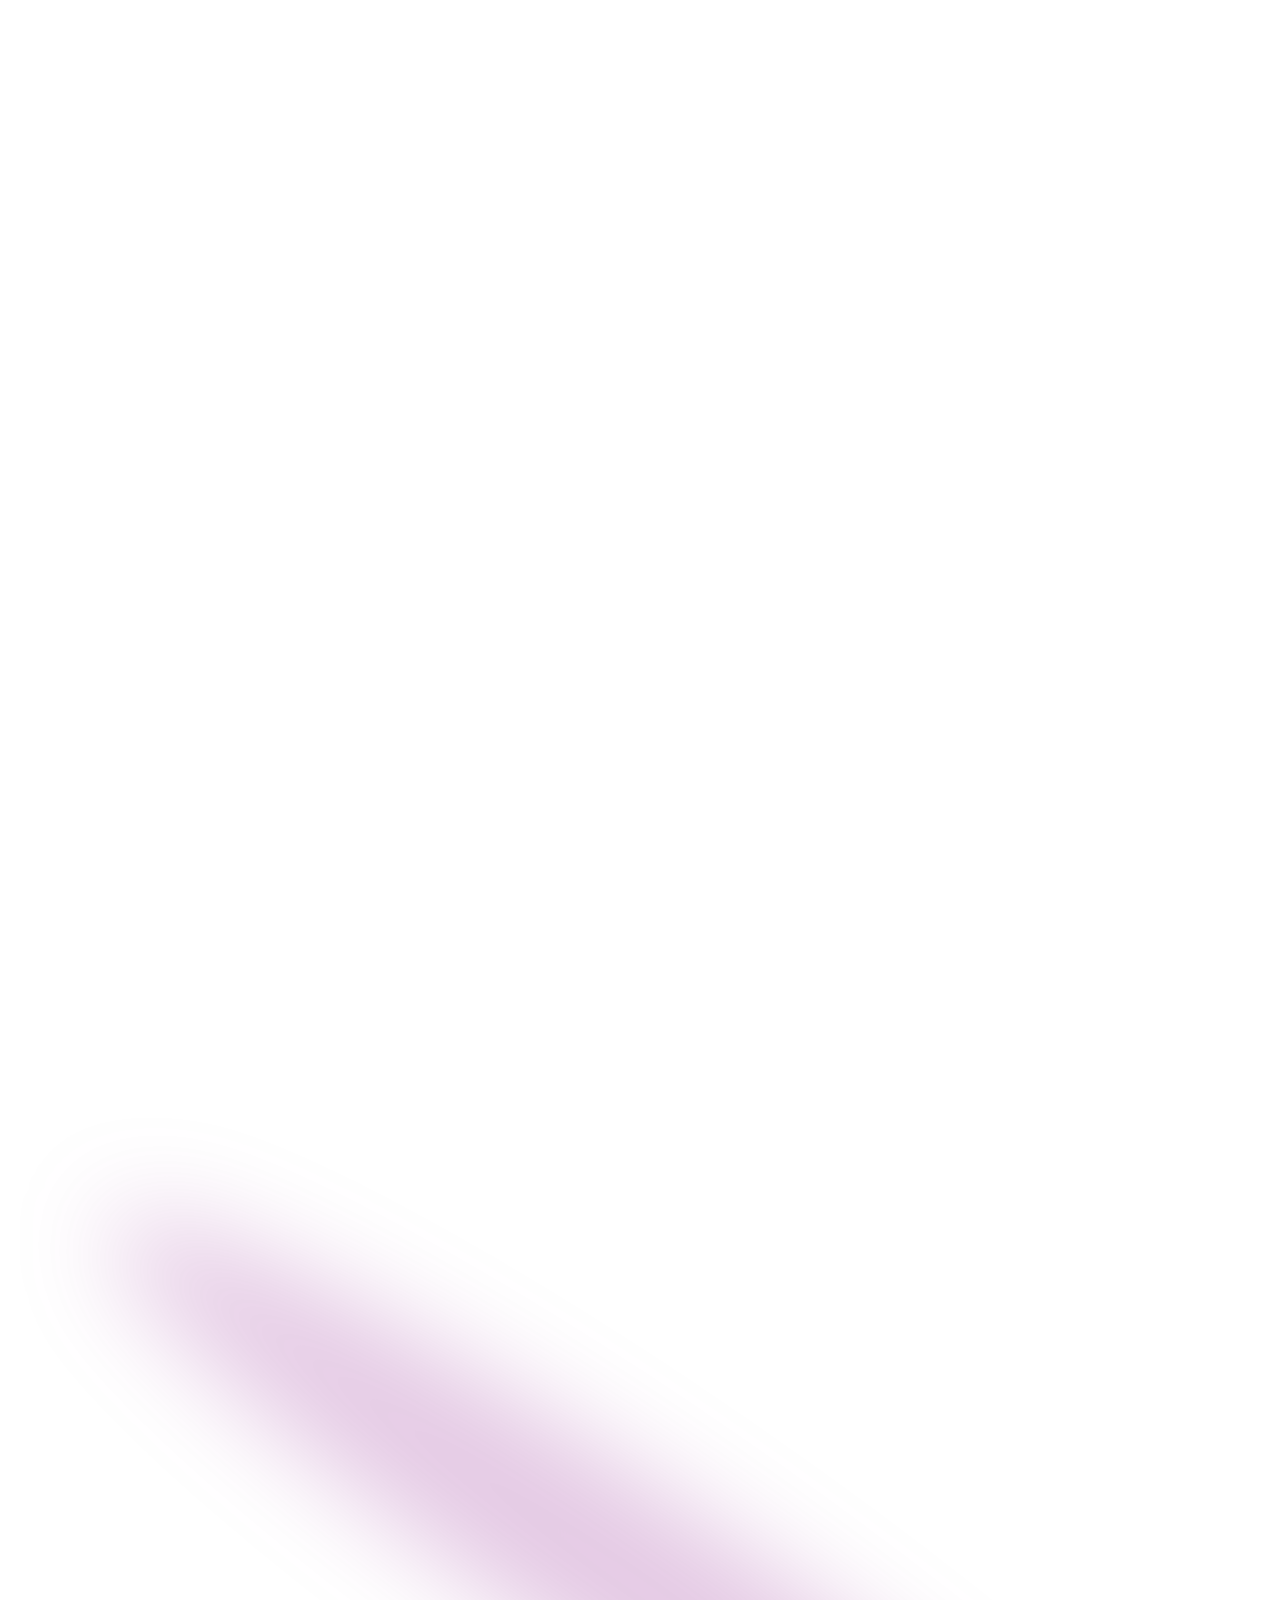
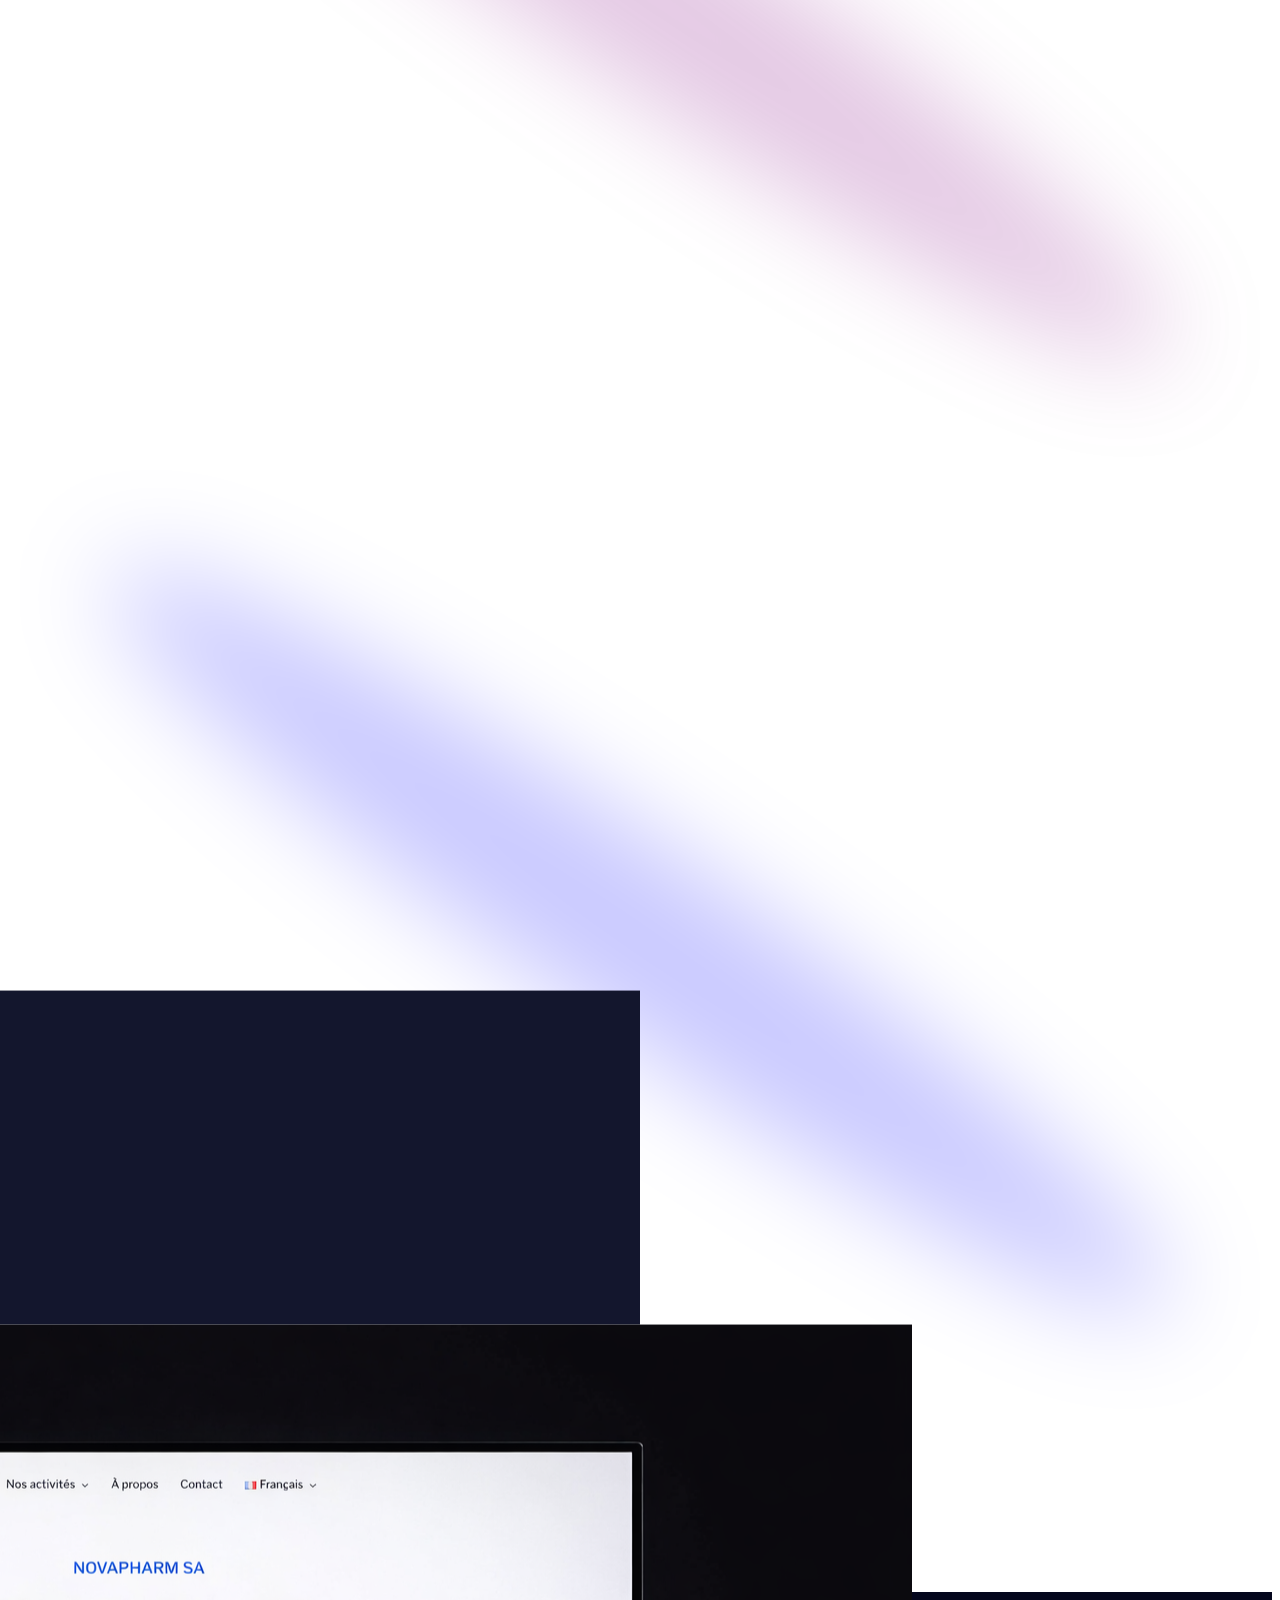
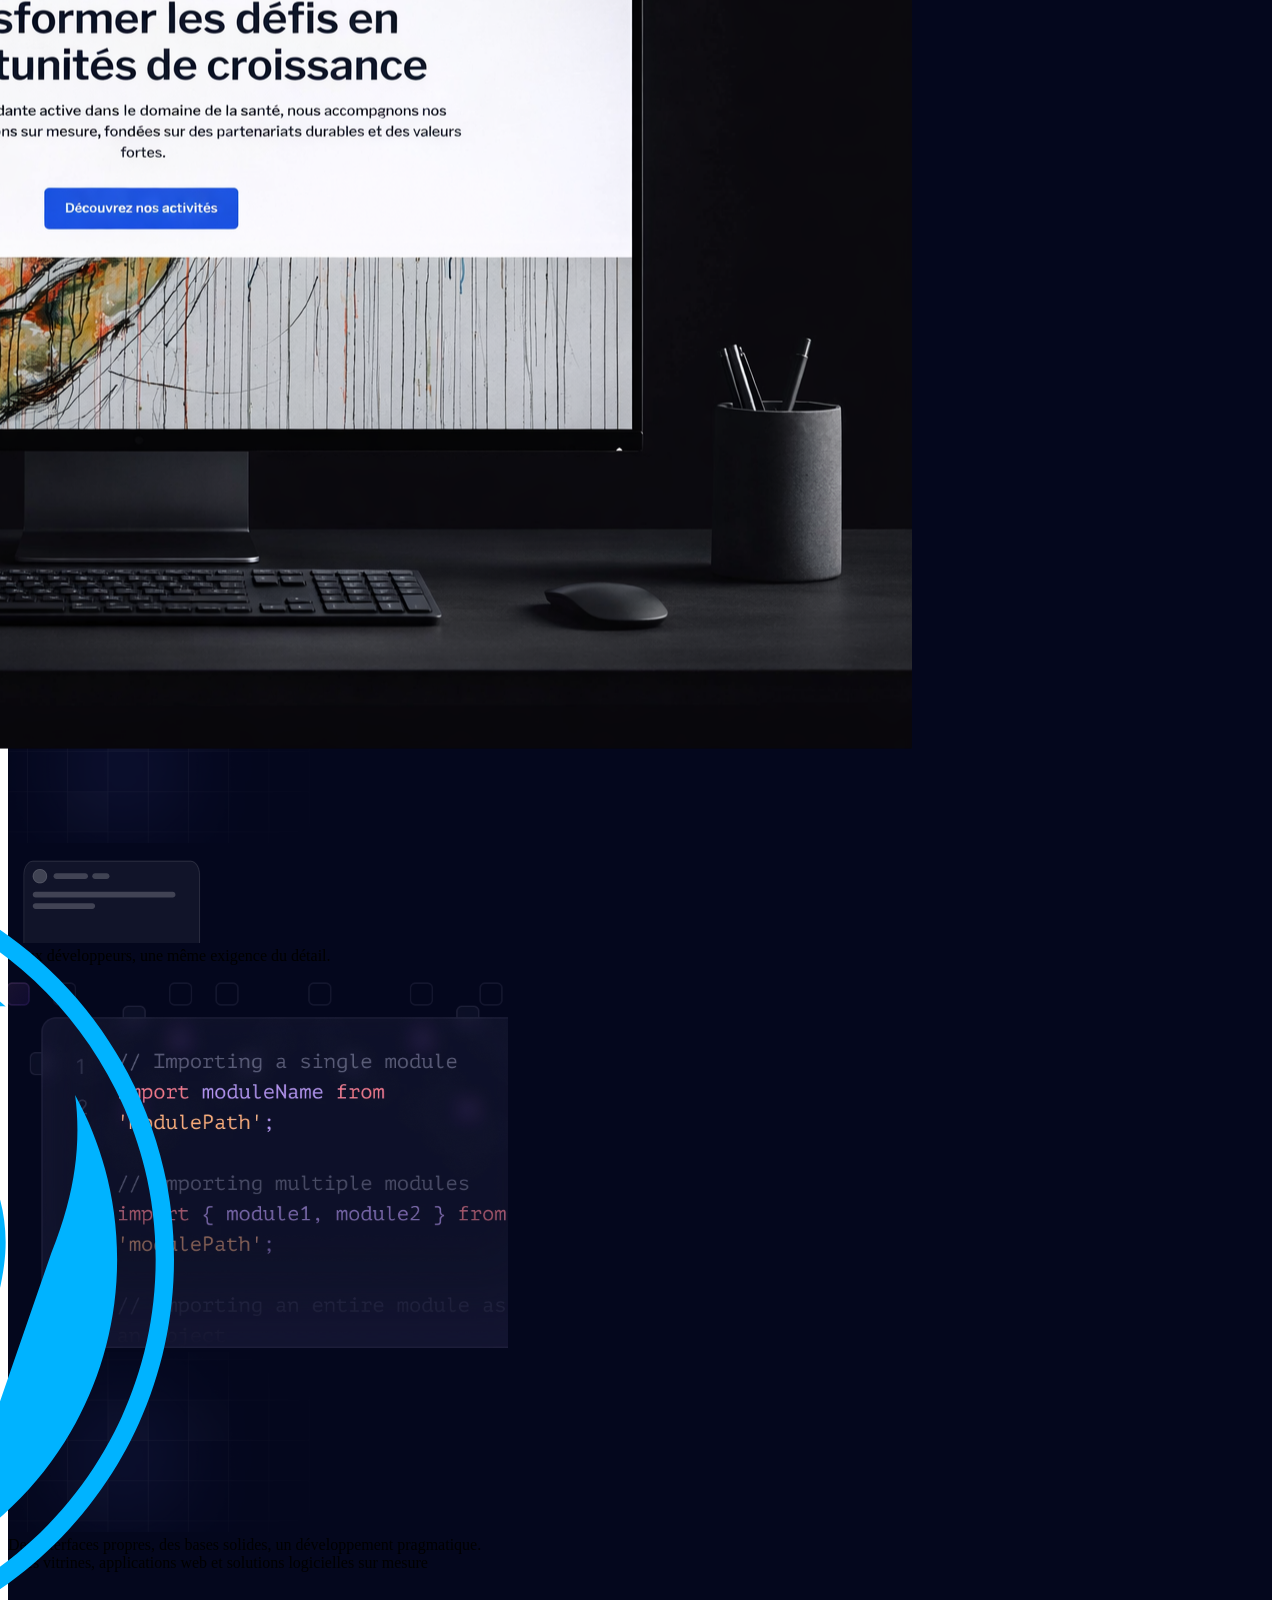
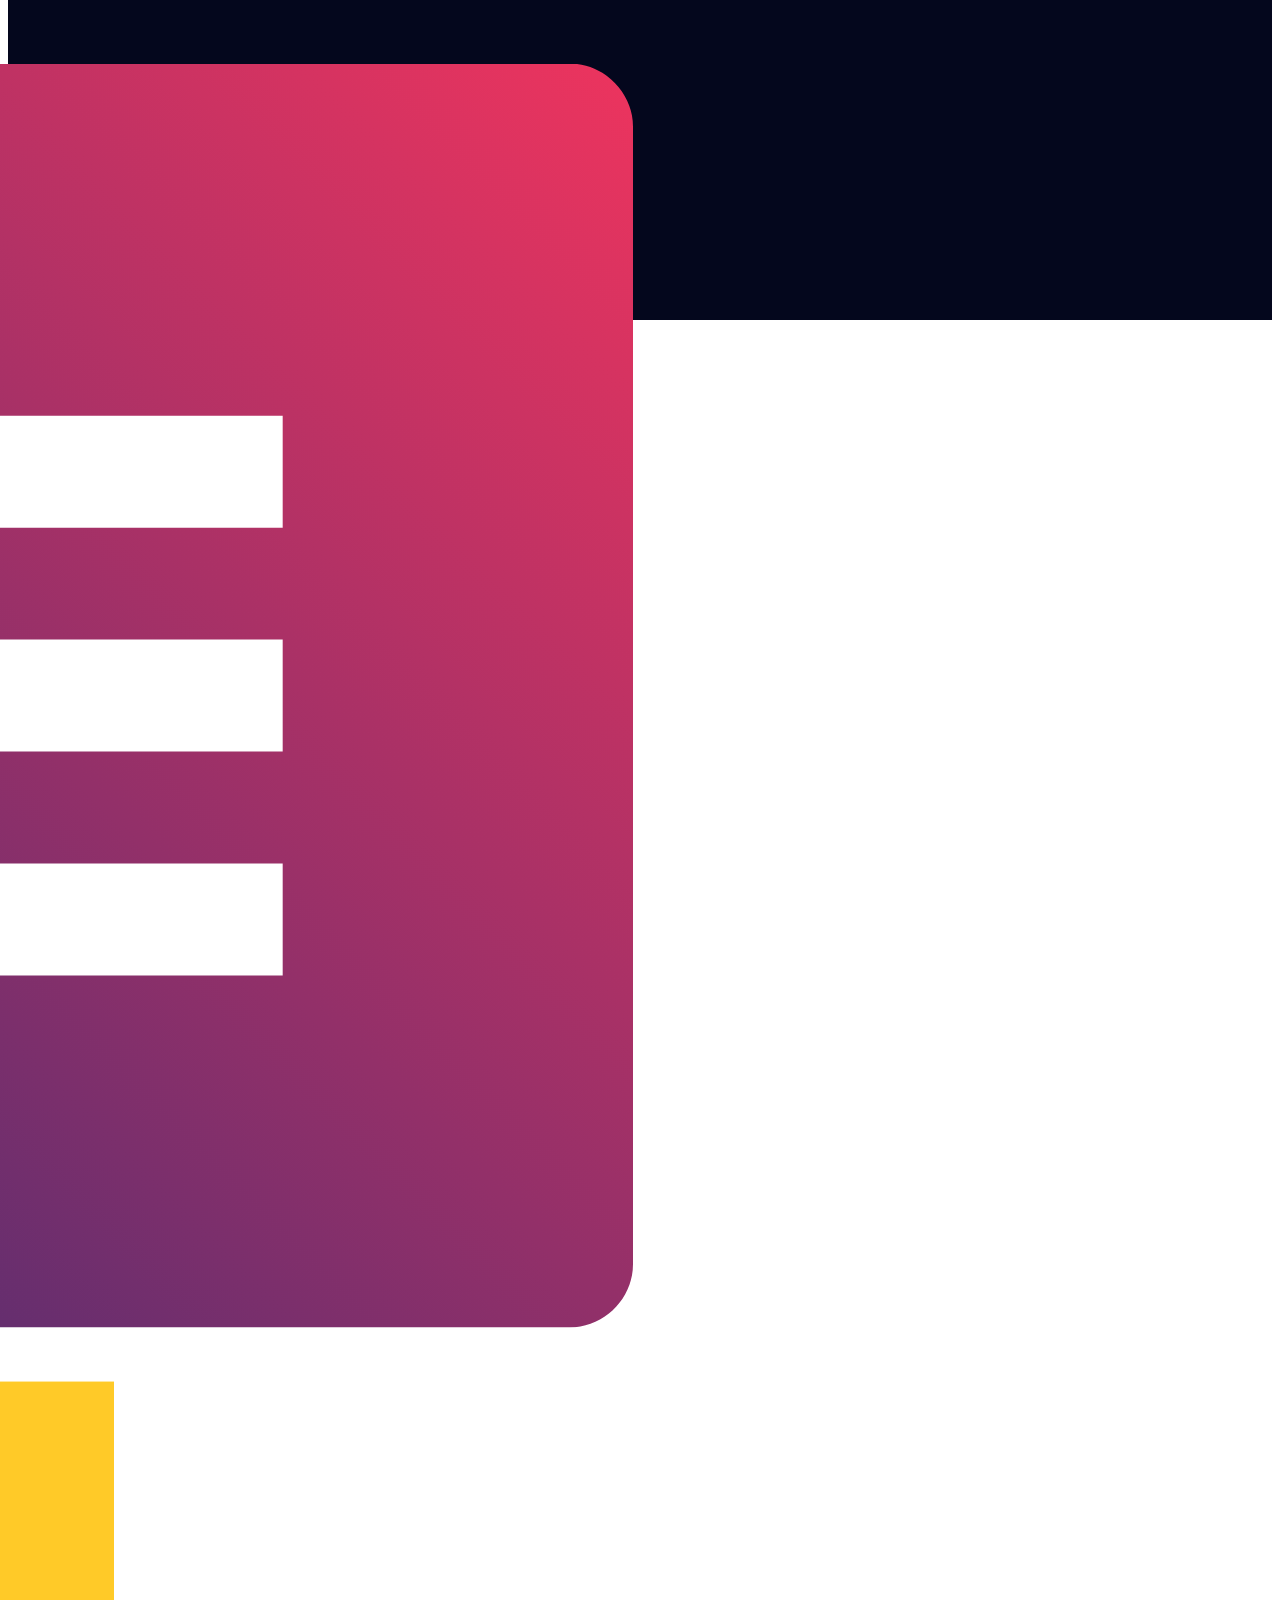
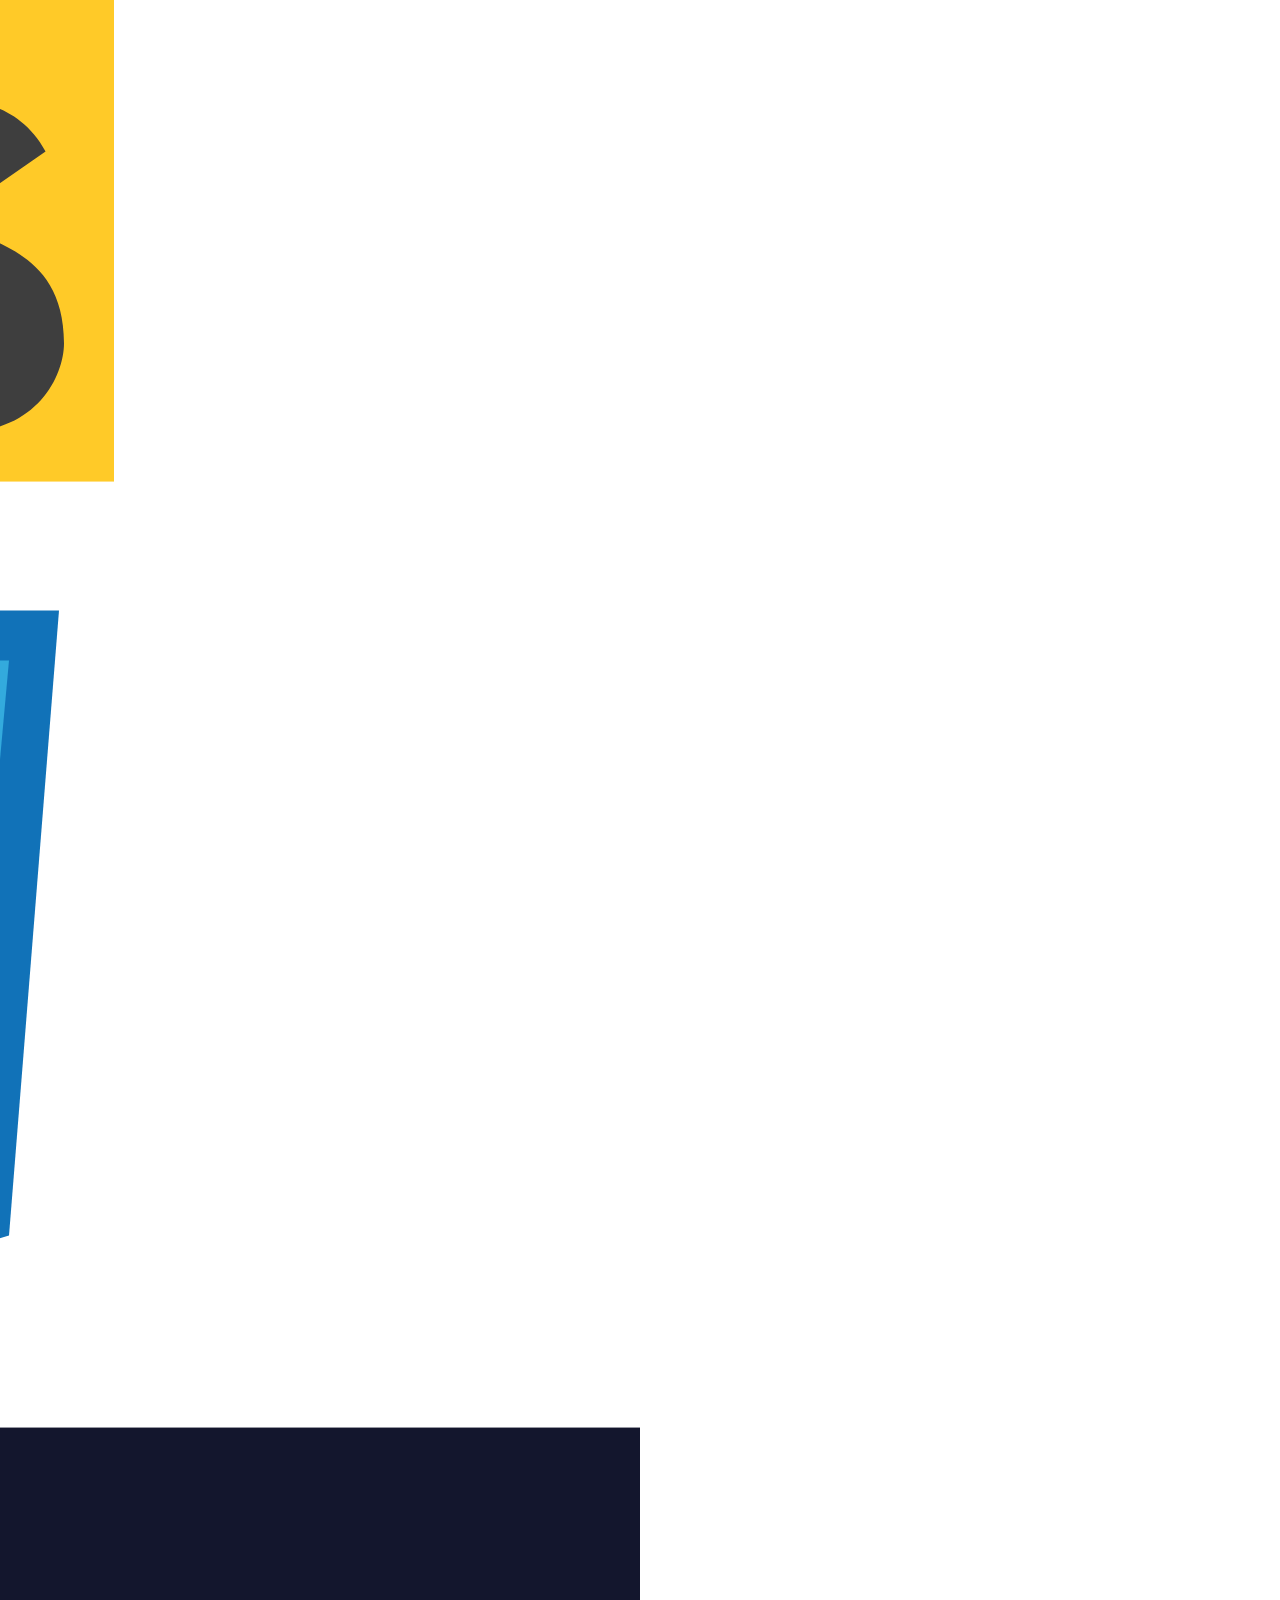
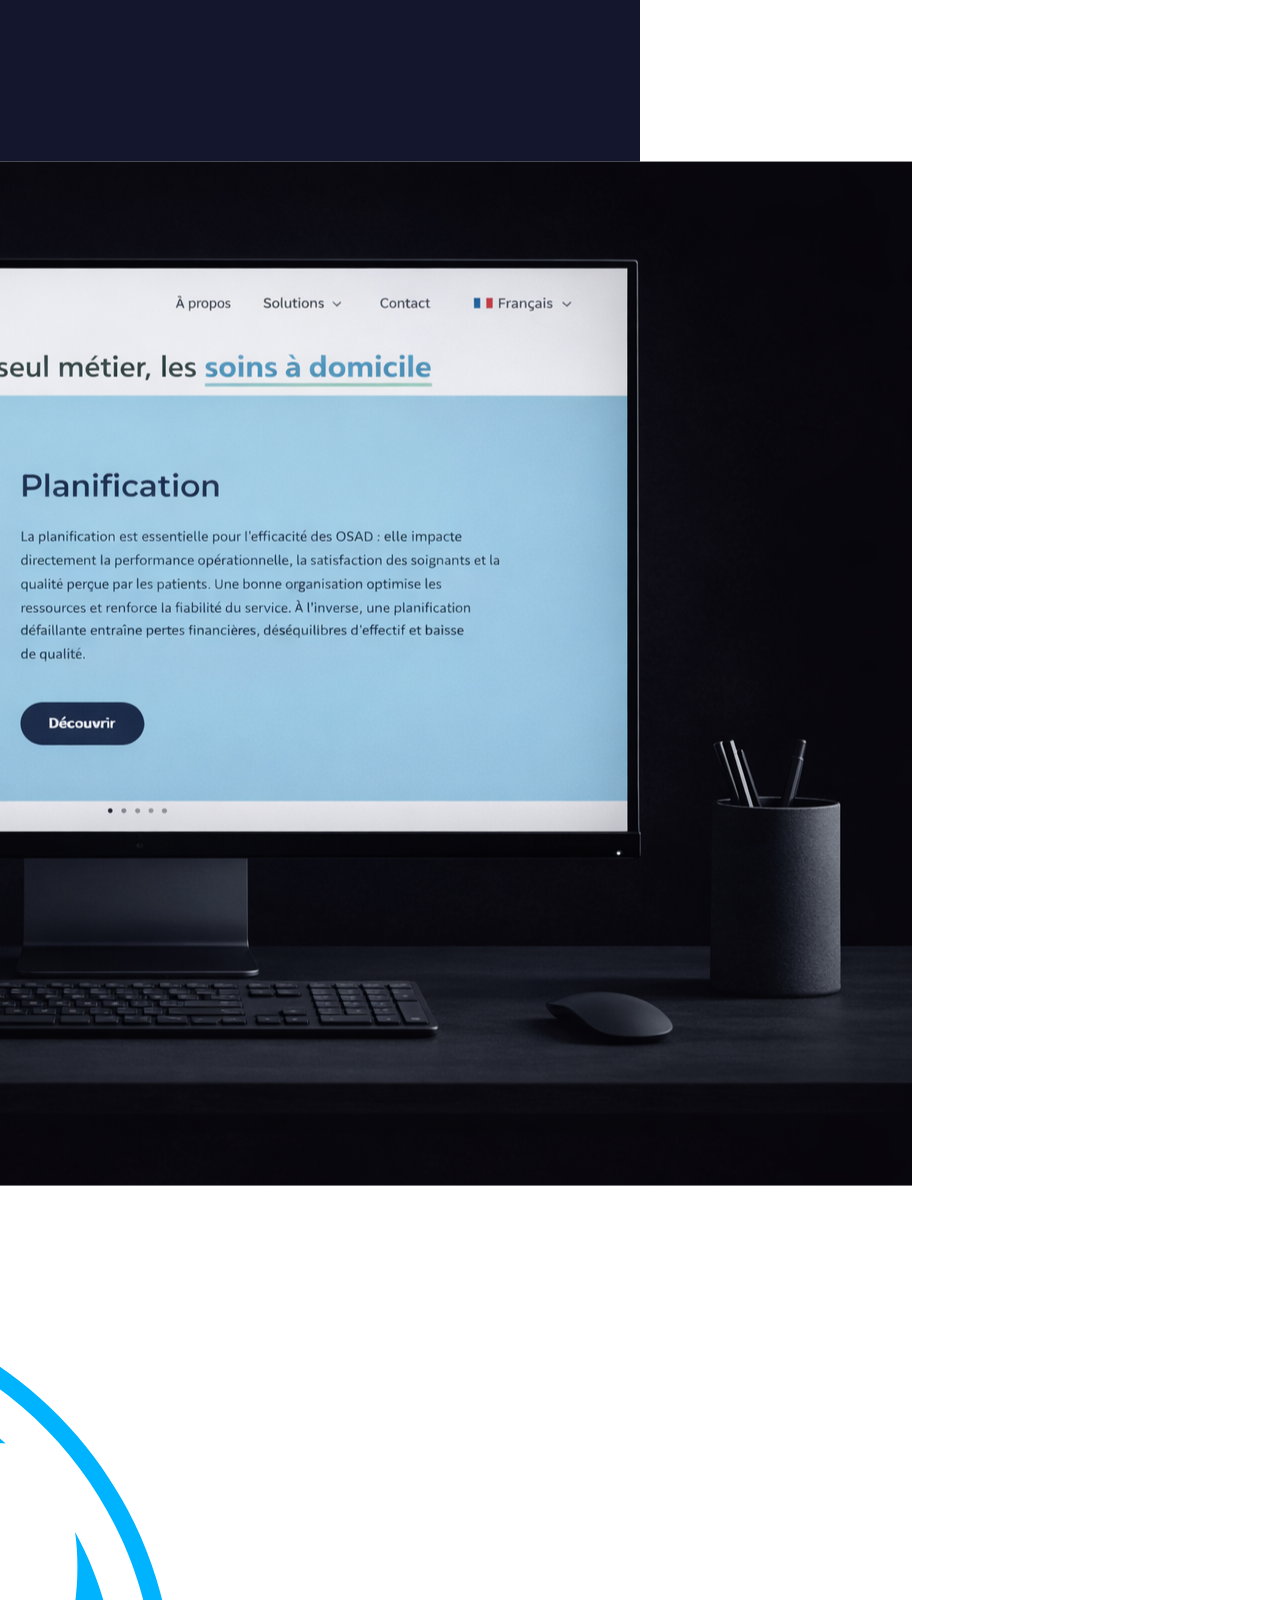
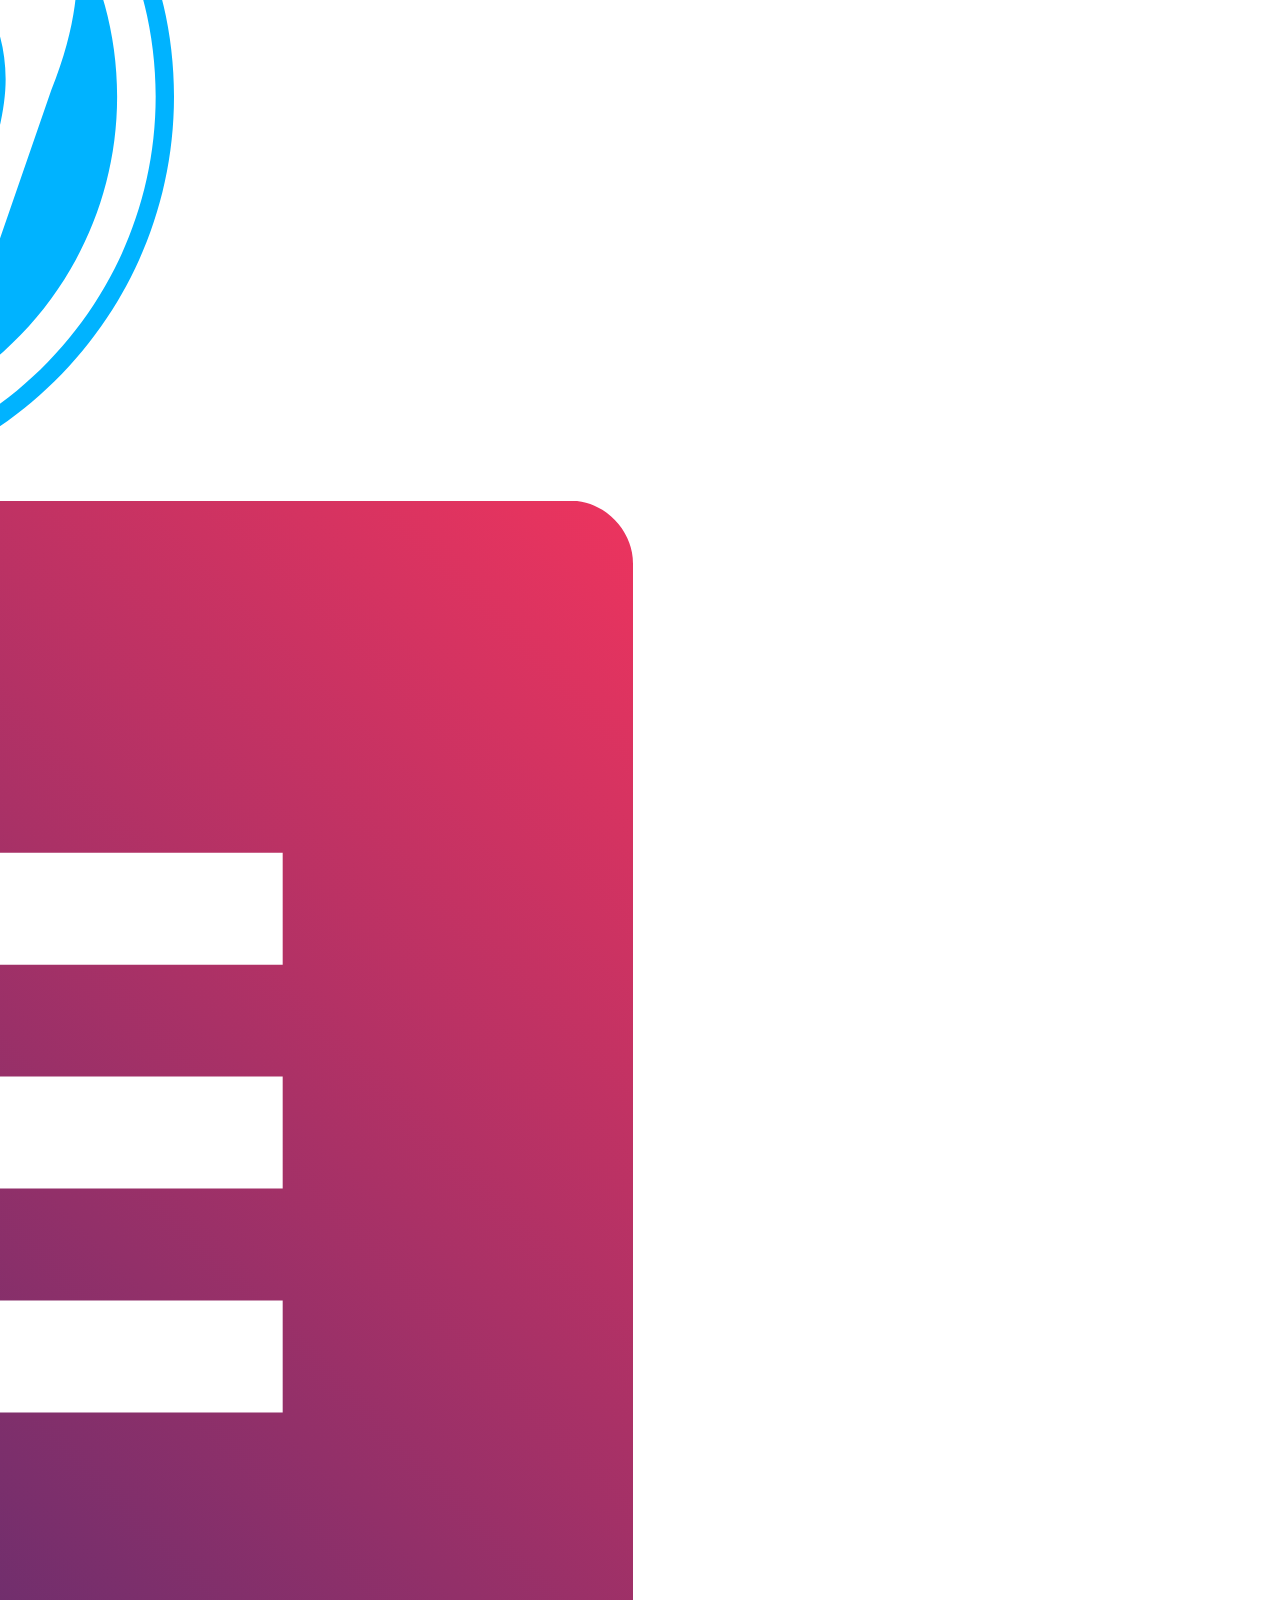
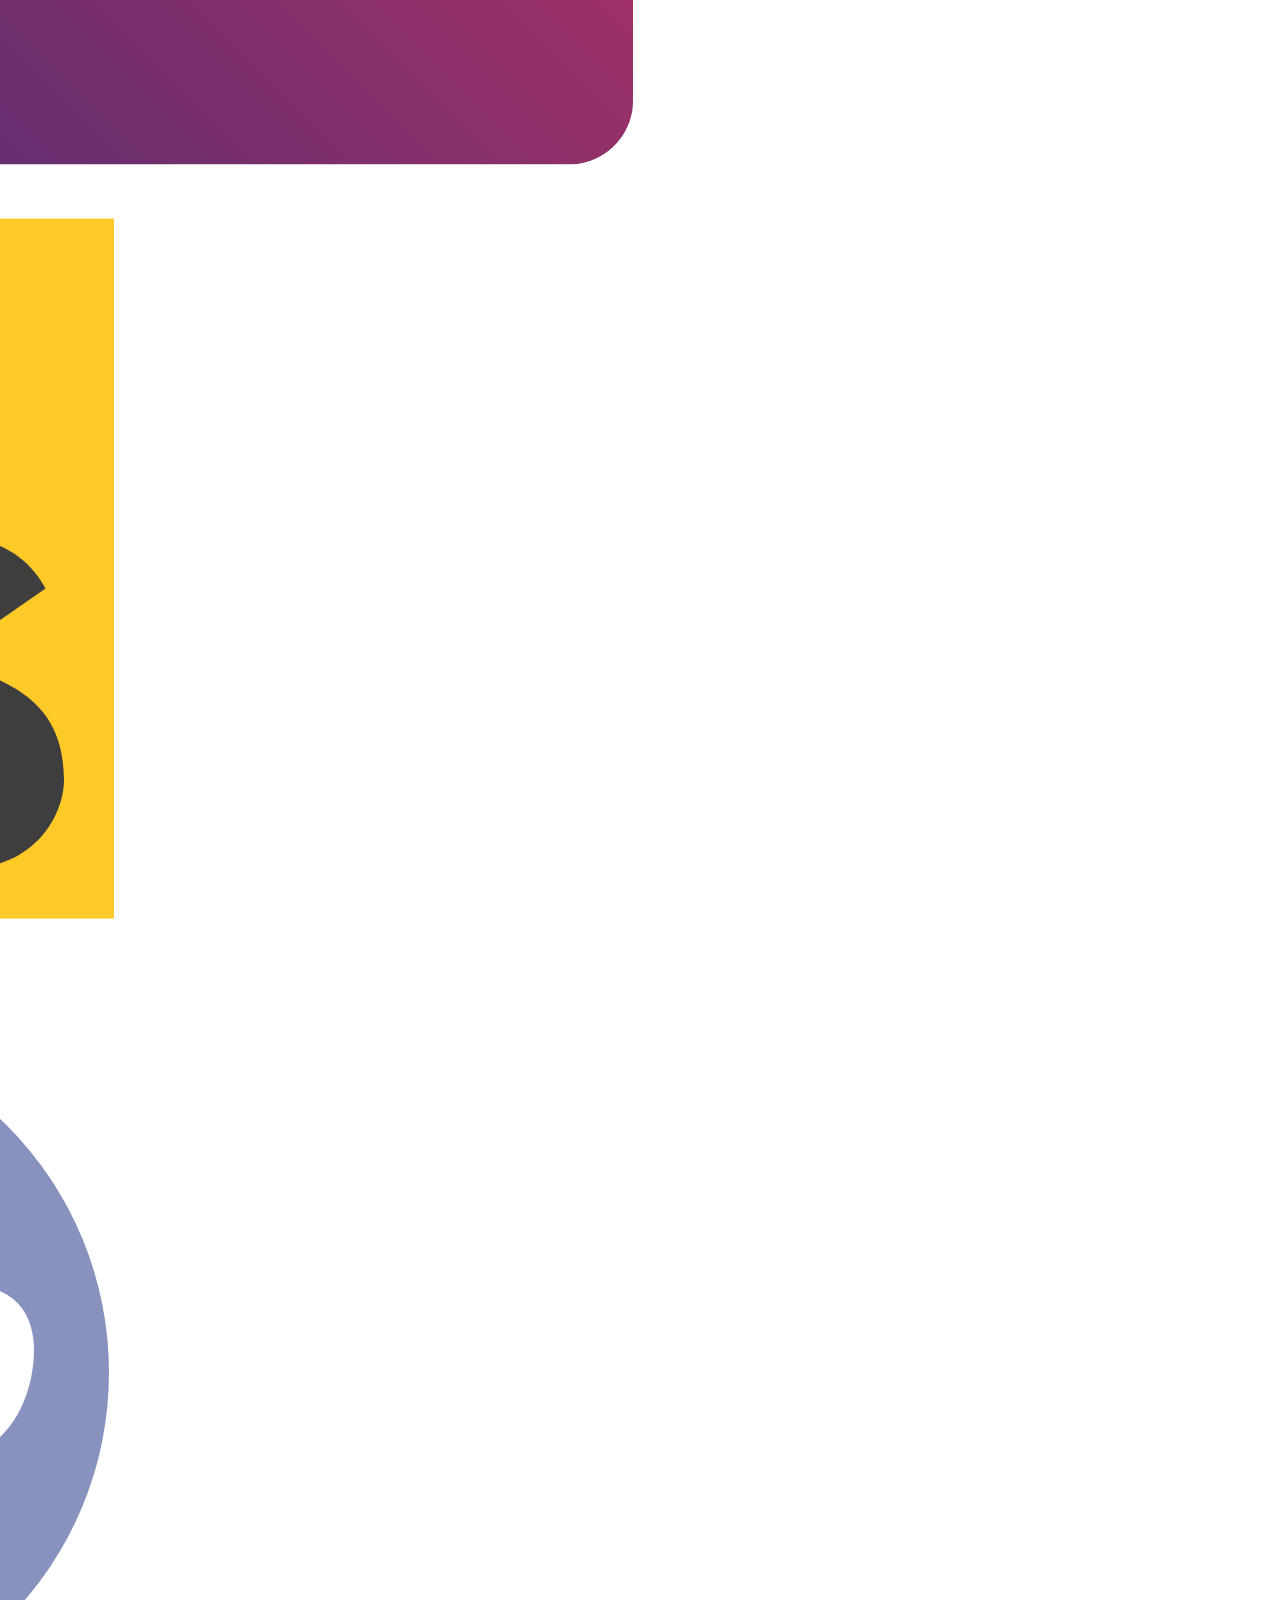
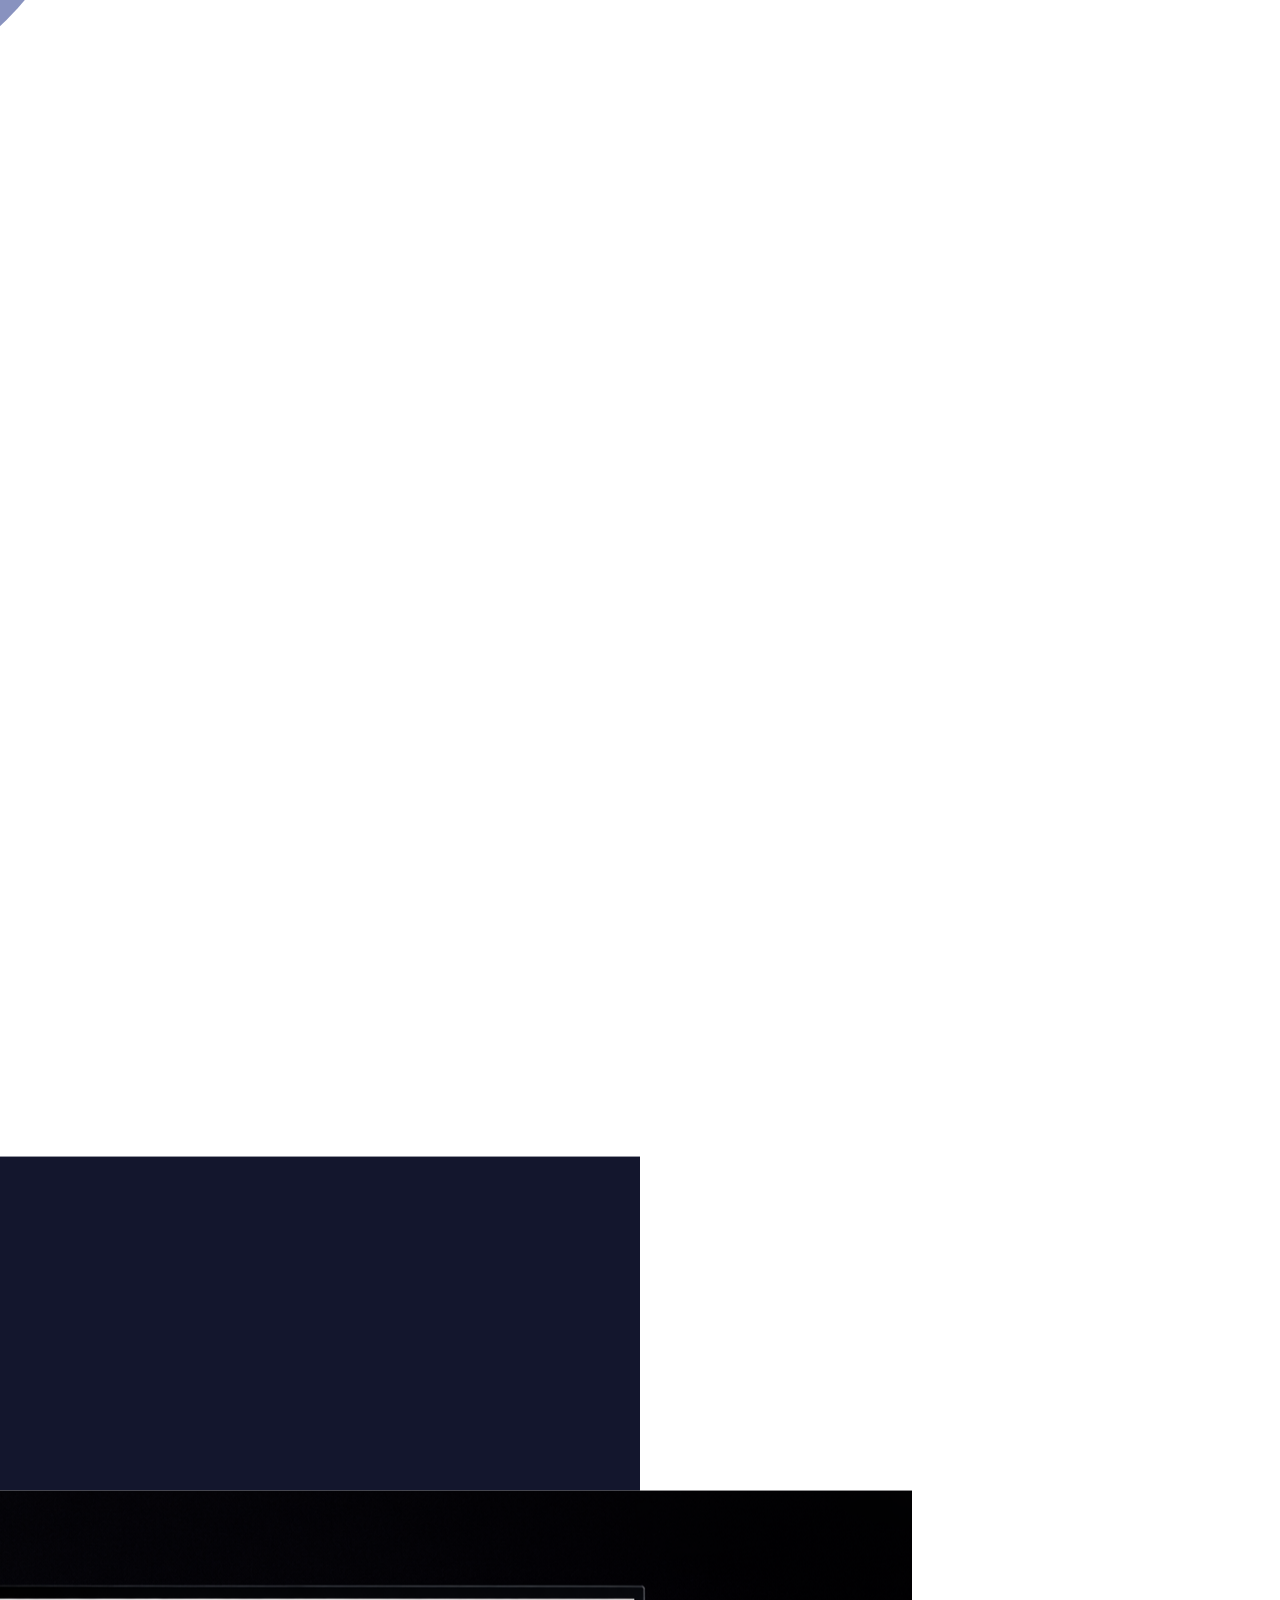
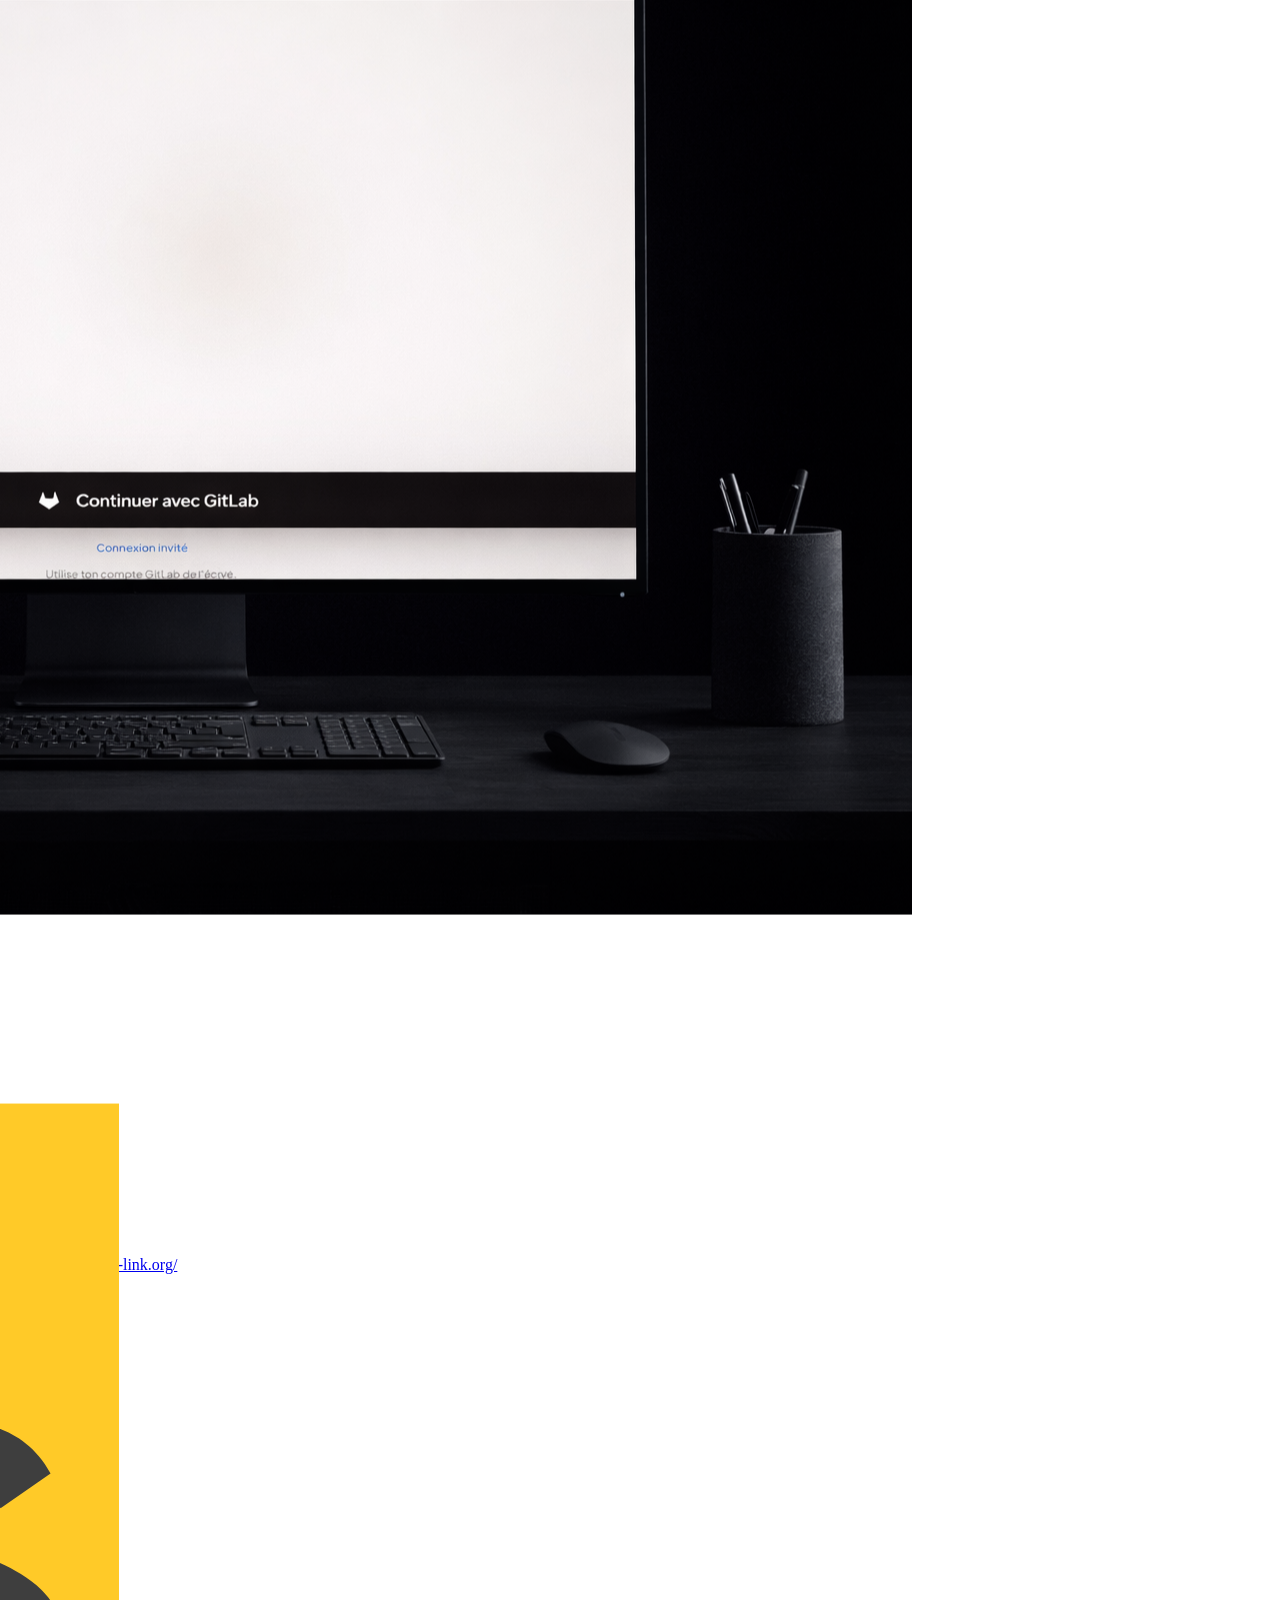
==== index.html @ 94ab8af0 "Updates" ====
<!DOCTYPE html><!--t0lCbs_AN5LbxKelEMWDD--><html lang="fr" class="dark"><head><meta charSet="utf-8"/><meta name="viewport" content="width=device-width, initial-scale=1"/><link rel="preload" href="/agency/_next/static/media/83afe278b6a6bb3c-s.p.3a6ba036.woff2" as="font" crossorigin="" type="font/woff2"/><link rel="preload" as="image" href="/public/favicon.svg"/><link rel="preload" as="image" href="/public/b1.svg"/><link rel="preload" as="image" href="/public/grid.svg"/><link rel="preload" as="image" href="/public/b4.svg"/><link rel="preload" as="image" href="/public/b5.svg"/><link rel="preload" as="image" href="/public/confetti.gif"/><link rel="preload" as="image" href="/public/bg.png"/><link rel="preload" as="image" href="/public/nova1.png"/><link rel="preload" as="image" href="/public/wordpress-logo-svgrepo-com.svg"/><link rel="preload" as="image" href="/public/elementor-icon.svg"/><link rel="stylesheet" href="/agency/_next/static/chunks/4ba60d38734aea9a.css" data-precedence="next"/><link rel="preload" as="script" fetchPriority="low" href="/agency/_next/static/chunks/465f799faf41e6df.js"/><script src="/agency/_next/static/chunks/806bdb8e4a6a9b95.js" async=""></script><script src="/agency/_next/static/chunks/edf728ade32a04ce.js" async=""></script><script src="/agency/_next/static/chunks/540c7ba3ac07ce80.js" async=""></script><script src="/agency/_next/static/chunks/turbopack-c97c49ae17ae7a36.js" async=""></script><script src="/agency/_next/static/chunks/ff1a16fafef87110.js" async=""></script><script src="/agency/_next/static/chunks/d2be314c3ece3fbe.js" async=""></script><script src="/agency/_next/static/chunks/d01631d73ec0f013.js" async=""></script><link rel="preload" href="/public/exp1.svg" as="image"/><link rel="preload" href="/public/exp2.svg" as="image"/><link rel="preload" href="/public/exp3.svg" as="image"/><link rel="preload" href="/public/exp4.svg" as="image"/><link rel="preload" href="/public/footer-grid.svg" as="image"/><link rel="preload" href="/public/git.svg" as="image"/><link rel="preload" href="/public/wha.svg" as="image"/><link rel="preload" as="image" href="/public/js-svgrepo-com.svg"/><link rel="preload" as="image" href="/public/css-3-svgrepo-com.svg"/><link rel="preload" as="image" href="/public/medlink1.png"/><link rel="preload" as="image" href="/public/php-svgrepo-com.svg"/><link rel="preload" as="image" href="/public/linkup.png"/><link rel="preload" as="image" href="/public/re.svg"/><link rel="preload" as="image" href="/public/node-js-svgrepo-com.svg"/><link rel="preload" as="image" href="/public/mysql-svgrepo-com.svg"/><link rel="preload" as="image" href="/public/blackjack1.png"/><link rel="preload" as="image" href="/public/three.svg"/><link rel="preload" as="image" href="/public/blender-svgrepo-com.svg"/><meta name="next-size-adjust" content=""/><title>E &amp; H Labs — Développeurs Web &amp; Logiciel</title><meta name="description" content="E &amp; H Labs est un duo de développeurs passionnés qui conçoit des sites web, applications et solutions logicielles sur mesure."/><link rel="icon" href="/public/favicon.svg"/><script src="/agency/_next/static/chunks/a6dad97d9634a72d.js" noModule=""></script></head><body class="inter_5972bc34-module__OU16Qa__className"><div hidden=""><!--$--><!--/$--></div><main class="relative bg-black-100 flex justify-center items-center flex-col overflow-hidden mx-auto sm:px-10 px-5"><div class="max-w-7xl w-full"><div class="flex max-w-fit md:min-w-[70vw] lg:min-w-fit fixed z-[5000] top-8 inset-x-0 mx-auto px-6 py-3 rounded-xl items-center justify-between gap-6" style="backdrop-filter:blur(16px) saturate(180%);background-color:rgba(17, 25, 40, 0.85);border:1px solid rgba(255, 255, 255, 0.12);opacity:0;transform:translateY(-20px)"><a class="flex-shrink-0" href="/agency"><img src="/public/favicon.svg" alt="E &amp; H Labs" class="h-7 w-auto"/></a><div class="flex items-center gap-6"><a class="hidden sm:block text-sm font-medium text-neutral-300 hover:text-white transition-colors duration-200 cursor-pointer" href="#about">À propos</a><a class="hidden sm:block text-sm font-medium text-neutral-300 hover:text-white transition-colors duration-200 cursor-pointer" href="#projects">Projets</a><a class="hidden sm:block text-sm font-medium text-neutral-300 hover:text-white transition-colors duration-200 cursor-pointer" href="#testimonials">Références</a><a class="border text-sm font-medium border-white/[0.2] text-white px-4 py-1.5 rounded-full hover:border-purple/60 hover:text-purple transition-colors duration-200 relative" href="#contact"><span>Contact</span><span class="absolute inset-x-0 w-1/2 mx-auto -bottom-px bg-gradient-to-r from-transparent via-purple to-transparent h-px opacity-60"></span></a></div></div><div class="pb-10 pt-24"><div><svg class="animate-spotlight pointer-events-none absolute z-[1] w-[138%] lg:w-[84%] opacity-0 -top-40 -left-10 md:-left-32 md:-top-20 h-screen" xmlns="http://www.w3.org/2000/svg" viewBox="0 0 3787 2842" fill="none"><g filter="url(#filter)"><ellipse cx="1924.71" cy="273.501" rx="1924.71" ry="273.501" transform="matrix(-0.822377 -0.568943 -0.568943 0.822377 3631.88 2291.09)" fill="white" fill-opacity="0.21"></ellipse></g><defs><filter id="filter" x="0.860352" y="0.838989" width="3785.16" height="2840.26" filterUnits="userSpaceOnUse" color-interpolation-filters="sRGB"><feFlood flood-opacity="0" result="BackgroundImageFix"></feFlood><feBlend mode="normal" in="SourceGraphic" in2="BackgroundImageFix" result="shape"></feBlend><feGaussianBlur stdDeviation="151" result="effect1_foregroundBlur_1065_8"></feGaussianBlur></filter></defs></svg><svg class="animate-spotlight pointer-events-none absolute z-[1] lg:w-[84%] opacity-0 h-[80vh] w-[50vw] top-10 left-full" xmlns="http://www.w3.org/2000/svg" viewBox="0 0 3787 2842" fill="none"><g filter="url(#filter)"><ellipse cx="1924.71" cy="273.501" rx="1924.71" ry="273.501" transform="matrix(-0.822377 -0.568943 -0.568943 0.822377 3631.88 2291.09)" fill="purple" fill-opacity="0.21"></ellipse></g><defs><filter id="filter" x="0.860352" y="0.838989" width="3785.16" height="2840.26" filterUnits="userSpaceOnUse" color-interpolation-filters="sRGB"><feFlood flood-opacity="0" result="BackgroundImageFix"></feFlood><feBlend mode="normal" in="SourceGraphic" in2="BackgroundImageFix" result="shape"></feBlend><feGaussianBlur stdDeviation="151" result="effect1_foregroundBlur_1065_8"></feGaussianBlur></filter></defs></svg><svg class="animate-spotlight pointer-events-none absolute z-[1] lg:w-[84%] opacity-0 left-80 top-28 h-[80vh] w-[50vw]" xmlns="http://www.w3.org/2000/svg" viewBox="0 0 3787 2842" fill="none"><g filter="url(#filter)"><ellipse cx="1924.71" cy="273.501" rx="1924.71" ry="273.501" transform="matrix(-0.822377 -0.568943 -0.568943 0.822377 3631.88 2291.09)" fill="blue" fill-opacity="0.21"></ellipse></g><defs><filter id="filter" x="0.860352" y="0.838989" width="3785.16" height="2840.26" filterUnits="userSpaceOnUse" color-interpolation-filters="sRGB"><feFlood flood-opacity="0" result="BackgroundImageFix"></feFlood><feBlend mode="normal" in="SourceGraphic" in2="BackgroundImageFix" result="shape"></feBlend><feGaussianBlur stdDeviation="151" result="effect1_foregroundBlur_1065_8"></feGaussianBlur></filter></defs></svg></div><div class="h-screen w-full dark:bg-black-100 bg-white dark:bg-grid-white/[0.03] bg-grid-black/[0.2] absolute top-0 left-0 flex items-center justify-center"><div class="absolute pointer-events-none inset-0 flex items-center justify-center dark:bg-black-100 bg-white [mask-image:radial-gradient(ellipse_at_center,transparent_20%,black)]"></div></div><div class="flex justify-center relative my-10 z-10"><div class="max-w-[89vw] md:max-w-2xl lg:max-w-[60vw] flex flex-col items-center justify-center gap-4"><p class="uppercase tracking-widest text-xs text-center text-blue-100 max-w-80">Création web &amp; logicielle sur mesure</p><div class="font-bold text-center text-[40px] md:text-5xl lg:text-6xl"><div class="mt-4"><div class="dark:text-white text-black leading-snug tracking-wide"><div><span class="dark:text-white text-black opacity-0" style="filter:blur(10px)">E<!-- --> </span><span class="dark:text-white text-black opacity-0" style="filter:blur(10px)">&amp;<!-- --> </span><span class="dark:text-white text-black opacity-0" style="filter:blur(10px)">H<!-- --> </span><span class="dark:text-white text-black opacity-0" style="filter:blur(10px)">Labs<!-- --> </span></div></div></div></div><p class="text-center md:tracking-wider text-sm md:text-lg lg:text-2xl">Développeurs Web &amp; Logiciel</p><p class="text-center text-white-100 text-sm md:text-base max-w-lg">Nous concevons des sites web, applications et solutions logicielles modernes, performantes et pensées pour durer.</p><div class="mt-2"><a href="#projects"><button class="relative inline-flex h-12 w-full overflow-hidden rounded-lg p-[1px] focus:outline-none md:w-60 md:mt-10"><span class="absolute inset-[-1000%] animate-[spin_2s_linear_infinite] bg-[conic-gradient(from_90deg_at_50%_50%,#E2CBFF_0%,#393BB2_50%,#E2CBFF_100%)]"></span><span class="inline-flex h-full w-full cursor-pointer items-center justify-center rounded-lg
             bg-slate-950 px-7 text-sm font-medium text-white backdrop-blur-3xl gap-2 undefined">Voir nos projets<svg stroke="currentColor" fill="currentColor" stroke-width="0" viewBox="0 0 448 512" height="1em" width="1em" xmlns="http://www.w3.org/2000/svg"><path d="M429.6 92.1c4.9-11.9 2.1-25.6-7-34.7s-22.8-11.9-34.7-7l-352 144c-14.2 5.8-22.2 20.8-19.3 35.8s16.1 25.8 31.4 25.8l176 0 0 176c0 15.3 10.8 28.4 25.8 31.4s30-5.1 35.8-19.3l144-352z"></path></svg></span></button></a></div></div></div></div><section id="about"><div class="grid grid-cols-1 md:grid-cols-6 lg:grid-cols-5 md:grid-row-7 gap-4 lg:gap-8 mx-auto w-full py-20"><div class="row-span-1 relative overflow-hidden rounded-3xl border border-white/[0.1] group/bento hover:shadow-xl transition duration-200 shadow-input dark:shadow-none justify-between flex flex-col space-y-4 lg:col-span-3 md:col-span-6 md:row-span-4 lg:min-h-[40vh]" style="background:rgb(4,7,29);background-color:linear-gradient(90deg, rgba(4,7,29,1) 0%, rgba(12,14,35,1) 100%)"><div class="false h-full"><div class="w-full h-full absolute"><img src="/public/b1.svg" alt="/public/b1.svg" class="w-full h-full object-cover object-center"/></div><div class="absolute right-0 -bottom-5 false"></div><div class="justify-end group-hover/bento:translate-x-2 transition duration-200 relative md:h-full min-h-40 flex flex-col p-5 lg:p-10"><div class="font-sans font-extralight md:max-w-32 md:text-xs lg:text-base text-sm text-[#C1C2D3] z-10">Un duo impliqué, à l&#x27;écoute, orienté résultats.</div><div class="font-sans text-lg lg:text-3xl max-w-96 font-bold z-10">Nous privilégions une collaboration claire, directe et efficace sur chaque projet.</div></div></div></div><div class="row-span-1 relative overflow-hidden rounded-3xl border border-white/[0.1] group/bento hover:shadow-xl transition duration-200 shadow-input dark:shadow-none justify-between flex flex-col space-y-4 lg:col-span-2 md:col-span-3 md:row-span-2" style="background:rgb(4,7,29);background-color:linear-gradient(90deg, rgba(4,7,29,1) 0%, rgba(12,14,35,1) 100%)"><div class="false h-full"><div class="w-full h-full absolute"></div><div class="absolute right-0 -bottom-5 false"></div><div class="justify-start group-hover/bento:translate-x-2 transition duration-200 relative md:h-full min-h-40 flex flex-col p-5 lg:p-10"><div class="font-sans font-extralight md:max-w-32 md:text-xs lg:text-base text-sm text-[#C1C2D3] z-10"></div><div class="font-sans text-lg lg:text-3xl max-w-96 font-bold z-10">Basés en Suisse, ouverts aux projets locaux et à distance.</div></div></div></div><div class="row-span-1 relative overflow-hidden rounded-3xl border border-white/[0.1] group/bento hover:shadow-xl transition duration-200 shadow-input dark:shadow-none justify-between flex flex-col space-y-4 lg:col-span-2 md:col-span-3 md:row-span-2" style="background:rgb(4,7,29);background-color:linear-gradient(90deg, rgba(4,7,29,1) 0%, rgba(12,14,35,1) 100%)"><div class="false h-full"><div class="w-full h-full absolute"></div><div class="absolute right-0 -bottom-5 false"></div><div class="justify-center group-hover/bento:translate-x-2 transition duration-200 relative md:h-full min-h-40 flex flex-col p-5 lg:p-10"><div class="font-sans font-extralight md:max-w-32 md:text-xs lg:text-base text-sm text-[#C1C2D3] z-10">Nous développons avec des outils modernes, fiables et maintenables.</div><div class="font-sans text-lg lg:text-3xl max-w-96 font-bold z-10">Notre stack évolue en permanence</div><div class="flex gap-1 lg:gap-5 w-fit absolute -right-3 lg:-right-2"><div class="flex flex-col gap-3 md:gap-3 lg:gap-8"><span class="lg:py-4 lg:px-3 py-2 px-3 text-xs lg:text-base opacity-50 lg:opacity-100 rounded-lg text-center bg-[#10132E]">ReactJS</span><span class="lg:py-4 lg:px-3 py-2 px-3 text-xs lg:text-base opacity-50 lg:opacity-100 rounded-lg text-center bg-[#10132E]">Express</span><span class="lg:py-4 lg:px-3 py-2 px-3 text-xs lg:text-base opacity-50 lg:opacity-100 rounded-lg text-center bg-[#10132E]">      </span><span class="lg:py-4 lg:px-3 py-4 px-3 rounded-lg text-center bg-[#10132E]"></span></div><div class="flex flex-col gap-3 md:gap-3 lg:gap-8"><span class="lg:py-4 lg:px-3 py-4 px-3 rounded-lg text-center bg-[#10132E]"></span><span class="lg:py-4 lg:px-3 py-2 px-3 text-xs lg:text-base opacity-50 lg:opacity-100 rounded-lg text-center bg-[#10132E]">NextJS</span><span class="lg:py-4 lg:px-3 py-2 px-3 text-xs lg:text-base opacity-50 lg:opacity-100 rounded-lg text-center bg-[#10132E]">TypeScript</span><span class="lg:py-4 lg:px-3 py-2 px-3 text-xs lg:text-base opacity-50 lg:opacity-100 rounded-lg text-center bg-[#10132E]"></span></div></div></div></div></div><div class="row-span-1 relative overflow-hidden rounded-3xl border border-white/[0.1] group/bento hover:shadow-xl transition duration-200 shadow-input dark:shadow-none justify-between flex flex-col space-y-4 lg:col-span-2 md:col-span-3 md:row-span-1" style="background:rgb(4,7,29);background-color:linear-gradient(90deg, rgba(4,7,29,1) 0%, rgba(12,14,35,1) 100%)"><div class="false h-full"><div class="w-full h-full absolute"><img src="/public/grid.svg" alt="/public/grid.svg" class="object-cover object-center"/></div><div class="absolute right-0 -bottom-5 false"><img src="/public/b4.svg" alt="/public/b4.svg" class="object-cover object-center w-full h-full"/></div><div class="justify-start group-hover/bento:translate-x-2 transition duration-200 relative md:h-full min-h-40 flex flex-col p-5 lg:p-10"><div class="font-sans font-extralight md:max-w-32 md:text-xs lg:text-base text-sm text-[#C1C2D3] z-10"></div><div class="font-sans text-lg lg:text-3xl max-w-96 font-bold z-10">Deux développeurs, une même exigence du détail.</div></div></div></div><div class="row-span-1 relative overflow-hidden rounded-3xl border border-white/[0.1] group/bento hover:shadow-xl transition duration-200 shadow-input dark:shadow-none justify-between flex flex-col space-y-4 md:col-span-3 md:row-span-1" style="background:rgb(4,7,29);background-color:linear-gradient(90deg, rgba(4,7,29,1) 0%, rgba(12,14,35,1) 100%)"><div class="false h-full"><div class="w-full h-full absolute"><img src="/public/b5.svg" alt="/public/b5.svg" class="absolute right-0 bottom-0 md:w-72 w-60 object-cover object-center"/></div><div class="absolute right-0 -bottom-5 w-full opacity-80"><img src="/public/grid.svg" alt="/public/grid.svg" class="object-cover object-center w-full h-full"/></div><div class="justify-start group-hover/bento:translate-x-2 transition duration-200 relative md:h-full min-h-40 flex flex-col p-5 lg:p-10"><div class="font-sans font-extralight md:max-w-32 md:text-xs lg:text-base text-sm text-[#C1C2D3] z-10">Des interfaces propres, des bases solides, un développement pragmatique.</div><div class="font-sans text-lg lg:text-3xl max-w-96 font-bold z-10">Sites vitrines, applications web et solutions logicielles sur mesure</div></div></div></div><div class="row-span-1 relative overflow-hidden rounded-3xl border border-white/[0.1] group/bento hover:shadow-xl transition duration-200 shadow-input dark:shadow-none justify-between flex flex-col space-y-4 lg:col-span-2 md:col-span-3 md:row-span-1" style="background:rgb(4,7,29);background-color:linear-gradient(90deg, rgba(4,7,29,1) 0%, rgba(12,14,35,1) 100%)"><div class="flex justify-center h-full"><div class="w-full h-full absolute"></div><div class="absolute right-0 -bottom-5 false"></div><div class="absolute inset-0 overflow-hidden bg-[linear-gradient(40deg,var(--gradient-background-start),var(--gradient-background-end))]"><svg class="hidden"><defs><filter id="blurMe"><feGaussianBlur in="SourceGraphic" stdDeviation="10" result="blur"></feGaussianBlur><feColorMatrix in="blur" mode="matrix" values="1 0 0 0 0  0 1 0 0 0  0 0 1 0 0  0 0 0 18 -8" result="goo"></feColorMatrix><feBlend in="SourceGraphic" in2="goo"></feBlend></filter></defs></svg><div class=""><div class="absolute z-50 inset-0 flex items-center justify-center text-white font-bold px-4 pointer-events-none text-3xl text-center md:text-4xl lg:text-7xl"></div></div><div class="gradients-container h-full w-full blur-lg [filter:url(#blurMe)_blur(40px)]"><div class="absolute [background:radial-gradient(circle_at_center,_var(--first-color)_0,_var(--first-color)_50%)_no-repeat] [mix-blend-mode:var(--blending-value)] w-[var(--size)] h-[var(--size)] top-[calc(50%-var(--size)/2)] left-[calc(50%-var(--size)/2)] [transform-origin:center_center] animate-first opacity-100"></div><div class="absolute [background:radial-gradient(circle_at_center,_rgba(var(--second-color),_0.8)_0,_rgba(var(--second-color),_0)_50%)_no-repeat] [mix-blend-mode:var(--blending-value)] w-[var(--size)] h-[var(--size)] top-[calc(50%-var(--size)/2)] left-[calc(50%-var(--size)/2)] [transform-origin:calc(50%-400px)] animate-second opacity-100"></div><div class="absolute [background:radial-gradient(circle_at_center,_rgba(var(--third-color),_0.8)_0,_rgba(var(--third-color),_0)_50%)_no-repeat] [mix-blend-mode:var(--blending-value)] w-[var(--size)] h-[var(--size)] top-[calc(50%-var(--size)/2)] left-[calc(50%-var(--size)/2)] [transform-origin:calc(50%+400px)] animate-third opacity-100"></div><div class="absolute [background:radial-gradient(circle_at_center,_rgba(var(--fourth-color),_0.8)_0,_rgba(var(--fourth-color),_0)_50%)_no-repeat] [mix-blend-mode:var(--blending-value)] w-[var(--size)] h-[var(--size)] top-[calc(50%-var(--size)/2)] left-[calc(50%-var(--size)/2)] [transform-origin:calc(50%-200px)_calc(50%+200px)] animate-fourth opacity-70"></div><div class="absolute [background:radial-gradient(circle_at_center,_rgba(var(--fifth-color),_0.8)_0,_rgba(var(--fifth-color),_0)_50%)_no-repeat] [mix-blend-mode:var(--blending-value)] w-[var(--size)] h-[var(--size)] top-[calc(50%-var(--size)/2)] left-[calc(50%-var(--size)/2)] [transform-origin:calc(50%-800px)_calc(50%+200px)] animate-fifth opacity-100"></div><div class="absolute [background:radial-gradient(circle_at_center,_rgba(var(--pointer-color),_0.8)_0,_rgba(var(--pointer-color),_0)_50%)_no-repeat] [mix-blend-mode:var(--blending-value)] w-full h-full -top-1/2 -left-1/2 opacity-70"></div></div></div><div class="justify-center md:max-w-full max-w-60 text-center group-hover/bento:translate-x-2 transition duration-200 relative md:h-full min-h-40 flex flex-col p-5 lg:p-10"><div class="font-sans font-extralight md:max-w-32 md:text-xs lg:text-base text-sm text-[#C1C2D3] z-10"></div><div class="font-sans text-lg lg:text-3xl max-w-96 font-bold z-10">Vous avez un projet à lancer ensemble ?</div><div class="mt-5 relative"><div class="absolute -bottom-5 right-0"><img src="/public/confetti.gif" alt="confetti"/></div><button class="relative inline-flex h-12 w-full overflow-hidden rounded-lg p-[1px] focus:outline-none md:w-60 md:mt-10"><span class="absolute inset-[-1000%] animate-[spin_2s_linear_infinite] bg-[conic-gradient(from_90deg_at_50%_50%,#E2CBFF_0%,#393BB2_50%,#E2CBFF_100%)]"></span><span class="inline-flex h-full w-full cursor-pointer items-center justify-center rounded-lg
             bg-slate-950 px-7 text-sm font-medium text-white backdrop-blur-3xl gap-2 !bg-[#161A31]"><svg stroke="currentColor" fill="currentColor" stroke-width="0" viewBox="0 0 512 512" height="1em" width="1em" xmlns="http://www.w3.org/2000/svg"><rect width="336" height="336" x="128" y="128" fill="none" stroke-linejoin="round" stroke-width="32" rx="57" ry="57"></rect><path fill="none" stroke-linecap="round" stroke-linejoin="round" stroke-width="32" d="m383.5 128 .5-24a56.16 56.16 0 0 0-56-56H112a64.19 64.19 0 0 0-64 64v216a56.16 56.16 0 0 0 56 56h24"></path></svg>Copier notre email</span></button></div></div></div></div></div></section><div class="py-20" id="projects"><h1 class="heading">Une sélection de<!-- --> <span class="text-purple">projets récents</span></h1><div class="flex flex-wrap items-center justify-center p-4 gap-x-24 gap-y-8 mt-10"><div class="lg:min-h-[32.5rem] h-[25rem] flex items-center justify-center sm:w-96 w-[80vw]"><div class="relative group/pin z-50 cursor-pointer"><div style="perspective:1000px;transform:rotateX(70deg) translateZ(0deg)" class="absolute left-1/2 top-1/2 ml-[0.09375rem] mt-4 -translate-x-1/2 -translate-y-1/2"><div style="transform:translate(-50%,-50%) rotateX(0deg)" class="absolute left-1/2 p-4 top-1/2 flex justify-start items-start rounded-2xl shadow-[0_8px_16px_rgb(0_0_0/0.4)] bg-black border border-white/[0.1] group-hover/pin:border-white/[0.2] transition duration-700 overflow-hidden"><div class="relative z-50"><div class="relative flex items-center justify-center sm:w-96 w-[80vw] overflow-hidden h-[20vh] lg:h-[30vh] mb-10"><div class="relative w-full h-full overflow-hidden lg:rounded-3xl" style="background-color:#13162D"><img src="/public/bg.png" alt="bgimg"/></div><img src="/public/nova1.png" alt="cover" class="z-10 absolute bottom-0"/></div><h1 class="font-bold lg:text-2xl md:text-xl text-base line-clamp-1">Novapharm</h1><p class="lg:text-xl lg:font-normal font-light text-sm line-clamp-2" style="color:#BEC1DD;margin:1vh 0">Site professionnel moderne conçu pour offrir une présence claire, crédible et structurée.</p><div class="flex items-center justify-between mt-7 mb-3"><div class="flex items-center"><div class="border border-white/[.2] rounded-full bg-black lg:w-10 lg:h-10 w-8 h-8 flex justify-center items-center" style="transform:translateX(-2px)"><img src="/public/wordpress-logo-svgrepo-com.svg" alt="icon5" class="p-2"/></div><div class="border border-white/[.2] rounded-full bg-black lg:w-10 lg:h-10 w-8 h-8 flex justify-center items-center" style="transform:translateX(-7px)"><img src="/public/elementor-icon.svg" alt="icon5" class="p-2"/></div><div class="border border-white/[.2] rounded-full bg-black lg:w-10 lg:h-10 w-8 h-8 flex justify-center items-center" style="transform:translateX(-12px)"><img src="/public/js-svgrepo-com.svg" alt="icon5" class="p-2"/></div><div class="border border-white/[.2] rounded-full bg-black lg:w-10 lg:h-10 w-8 h-8 flex justify-center items-center" style="transform:translateX(-17px)"><img src="/public/css-3-svgrepo-com.svg" alt="icon5" class="p-2"/></div></div><div class="flex justify-center items-center"><p class="flex lg:text-xl md:text-xs text-sm text-purple">Voir le projet</p><svg stroke="currentColor" fill="currentColor" stroke-width="0" viewBox="0 0 448 512" class="ms-3" color="#CBACF9" style="color:#CBACF9" height="1em" width="1em" xmlns="http://www.w3.org/2000/svg"><path d="M429.6 92.1c4.9-11.9 2.1-25.6-7-34.7s-22.8-11.9-34.7-7l-352 144c-14.2 5.8-22.2 20.8-19.3 35.8s16.1 25.8 31.4 25.8l176 0 0 176c0 15.3 10.8 28.4 25.8 31.4s30-5.1 35.8-19.3l144-352z"></path></svg></div></div></div></div></div><div class="pointer-events-none w-96 h-80 flex items-center justify-center opacity-0 group-hover/pin:opacity-100 z-[60] transition duration-500"><div class="w-full h-full -mt-7 flex-none inset-0"><div class="absolute top-0 inset-x-0 flex justify-center"><a href="https://novapharm.ch/" target="_blank" class="relative flex space-x-2 items-center z-10 rounded-full bg-zinc-950 py-0.5 px-4 ring-1 ring-white/10"><span class="relative z-20 text-white text-xs font-bold inline-block py-0.5">https://novapharm.ch/</span><span class="absolute -bottom-0 left-[1.125rem] h-px w-[calc(100%-2.25rem)] bg-gradient-to-r from-emerald-400/0 via-emerald-400/90 to-emerald-400/0 transition-opacity duration-500 group-hover/btn:opacity-40"></span></a></div><div style="perspective:1000px;transform:rotateX(70deg) translateZ(0)" class="absolute left-1/2 top-1/2 ml-[0.09375rem] mt-4 -translate-x-1/2 -translate-y-1/2"><div class="absolute left-1/2 top-1/2 h-[11.25rem] w-[11.25rem] rounded-[50%] bg-sky-500/[0.08] shadow-[0_8px_16px_rgb(0_0_0/0.4)]" style="opacity:0;transform:translateX(-50%) translateY(-50%) scale(0)"></div><div class="absolute left-1/2 top-1/2 h-[11.25rem] w-[11.25rem] rounded-[50%] bg-sky-500/[0.08] shadow-[0_8px_16px_rgb(0_0_0/0.4)]" style="opacity:0;transform:translateX(-50%) translateY(-50%) scale(0)"></div><div class="absolute left-1/2 top-1/2 h-[11.25rem] w-[11.25rem] rounded-[50%] bg-sky-500/[0.08] shadow-[0_8px_16px_rgb(0_0_0/0.4)]" style="opacity:0;transform:translateX(-50%) translateY(-50%) scale(0)"></div></div><div class="absolute right-1/2 bottom-1/2 bg-gradient-to-b from-transparent to-cyan-500 translate-y-[14px] w-px h-20 group-hover/pin:h-40 blur-[2px]"></div><div class="absolute right-1/2 bottom-1/2 bg-gradient-to-b from-transparent to-cyan-500 translate-y-[14px] w-px h-20 group-hover/pin:h-40"></div><div class="absolute right-1/2 translate-x-[1.5px] bottom-1/2 bg-cyan-600 translate-y-[14px] w-[4px] h-[4px] rounded-full z-40 blur-[3px]"></div><div class="absolute right-1/2 translate-x-[0.5px] bottom-1/2 bg-cyan-300 translate-y-[14px] w-[2px] h-[2px] rounded-full z-40"></div></div></div></div></div><div class="lg:min-h-[32.5rem] h-[25rem] flex items-center justify-center sm:w-96 w-[80vw]"><div class="relative group/pin z-50 cursor-pointer"><div style="perspective:1000px;transform:rotateX(70deg) translateZ(0deg)" class="absolute left-1/2 top-1/2 ml-[0.09375rem] mt-4 -translate-x-1/2 -translate-y-1/2"><div style="transform:translate(-50%,-50%) rotateX(0deg)" class="absolute left-1/2 p-4 top-1/2 flex justify-start items-start rounded-2xl shadow-[0_8px_16px_rgb(0_0_0/0.4)] bg-black border border-white/[0.1] group-hover/pin:border-white/[0.2] transition duration-700 overflow-hidden"><div class="relative z-50"><div class="relative flex items-center justify-center sm:w-96 w-[80vw] overflow-hidden h-[20vh] lg:h-[30vh] mb-10"><div class="relative w-full h-full overflow-hidden lg:rounded-3xl" style="background-color:#13162D"><img src="/public/bg.png" alt="bgimg"/></div><img src="/public/medlink1.png" alt="cover" class="z-10 absolute bottom-0"/></div><h1 class="font-bold lg:text-2xl md:text-xl text-base line-clamp-1">Med-Link</h1><p class="lg:text-xl lg:font-normal font-light text-sm line-clamp-2" style="color:#BEC1DD;margin:1vh 0">Plateforme orientée santé avec une approche claire, professionnelle et accessible.</p><div class="flex items-center justify-between mt-7 mb-3"><div class="flex items-center"><div class="border border-white/[.2] rounded-full bg-black lg:w-10 lg:h-10 w-8 h-8 flex justify-center items-center" style="transform:translateX(-2px)"><img src="/public/wordpress-logo-svgrepo-com.svg" alt="icon5" class="p-2"/></div><div class="border border-white/[.2] rounded-full bg-black lg:w-10 lg:h-10 w-8 h-8 flex justify-center items-center" style="transform:translateX(-7px)"><img src="/public/elementor-icon.svg" alt="icon5" class="p-2"/></div><div class="border border-white/[.2] rounded-full bg-black lg:w-10 lg:h-10 w-8 h-8 flex justify-center items-center" style="transform:translateX(-12px)"><img src="/public/js-svgrepo-com.svg" alt="icon5" class="p-2"/></div><div class="border border-white/[.2] rounded-full bg-black lg:w-10 lg:h-10 w-8 h-8 flex justify-center items-center" style="transform:translateX(-17px)"><img src="/public/php-svgrepo-com.svg" alt="icon5" class="p-2"/></div></div><div class="flex justify-center items-center"><p class="flex lg:text-xl md:text-xs text-sm text-purple">Voir le projet</p><svg stroke="currentColor" fill="currentColor" stroke-width="0" viewBox="0 0 448 512" class="ms-3" color="#CBACF9" style="color:#CBACF9" height="1em" width="1em" xmlns="http://www.w3.org/2000/svg"><path d="M429.6 92.1c4.9-11.9 2.1-25.6-7-34.7s-22.8-11.9-34.7-7l-352 144c-14.2 5.8-22.2 20.8-19.3 35.8s16.1 25.8 31.4 25.8l176 0 0 176c0 15.3 10.8 28.4 25.8 31.4s30-5.1 35.8-19.3l144-352z"></path></svg></div></div></div></div></div><div class="pointer-events-none w-96 h-80 flex items-center justify-center opacity-0 group-hover/pin:opacity-100 z-[60] transition duration-500"><div class="w-full h-full -mt-7 flex-none inset-0"><div class="absolute top-0 inset-x-0 flex justify-center"><a href="https://www.med-link.org/" target="_blank" class="relative flex space-x-2 items-center z-10 rounded-full bg-zinc-950 py-0.5 px-4 ring-1 ring-white/10"><span class="relative z-20 text-white text-xs font-bold inline-block py-0.5">https://www.med-link.org/</span><span class="absolute -bottom-0 left-[1.125rem] h-px w-[calc(100%-2.25rem)] bg-gradient-to-r from-emerald-400/0 via-emerald-400/90 to-emerald-400/0 transition-opacity duration-500 group-hover/btn:opacity-40"></span></a></div><div style="perspective:1000px;transform:rotateX(70deg) translateZ(0)" class="absolute left-1/2 top-1/2 ml-[0.09375rem] mt-4 -translate-x-1/2 -translate-y-1/2"><div class="absolute left-1/2 top-1/2 h-[11.25rem] w-[11.25rem] rounded-[50%] bg-sky-500/[0.08] shadow-[0_8px_16px_rgb(0_0_0/0.4)]" style="opacity:0;transform:translateX(-50%) translateY(-50%) scale(0)"></div><div class="absolute left-1/2 top-1/2 h-[11.25rem] w-[11.25rem] rounded-[50%] bg-sky-500/[0.08] shadow-[0_8px_16px_rgb(0_0_0/0.4)]" style="opacity:0;transform:translateX(-50%) translateY(-50%) scale(0)"></div><div class="absolute left-1/2 top-1/2 h-[11.25rem] w-[11.25rem] rounded-[50%] bg-sky-500/[0.08] shadow-[0_8px_16px_rgb(0_0_0/0.4)]" style="opacity:0;transform:translateX(-50%) translateY(-50%) scale(0)"></div></div><div class="absolute right-1/2 bottom-1/2 bg-gradient-to-b from-transparent to-cyan-500 translate-y-[14px] w-px h-20 group-hover/pin:h-40 blur-[2px]"></div><div class="absolute right-1/2 bottom-1/2 bg-gradient-to-b from-transparent to-cyan-500 translate-y-[14px] w-px h-20 group-hover/pin:h-40"></div><div class="absolute right-1/2 translate-x-[1.5px] bottom-1/2 bg-cyan-600 translate-y-[14px] w-[4px] h-[4px] rounded-full z-40 blur-[3px]"></div><div class="absolute right-1/2 translate-x-[0.5px] bottom-1/2 bg-cyan-300 translate-y-[14px] w-[2px] h-[2px] rounded-full z-40"></div></div></div></div></div><div class="lg:min-h-[32.5rem] h-[25rem] flex items-center justify-center sm:w-96 w-[80vw]"><div class="relative group/pin z-50 cursor-pointer"><div style="perspective:1000px;transform:rotateX(70deg) translateZ(0deg)" class="absolute left-1/2 top-1/2 ml-[0.09375rem] mt-4 -translate-x-1/2 -translate-y-1/2"><div style="transform:translate(-50%,-50%) rotateX(0deg)" class="absolute left-1/2 p-4 top-1/2 flex justify-start items-start rounded-2xl shadow-[0_8px_16px_rgb(0_0_0/0.4)] bg-black border border-white/[0.1] group-hover/pin:border-white/[0.2] transition duration-700 overflow-hidden"><div class="relative z-50"><div class="relative flex items-center justify-center sm:w-96 w-[80vw] overflow-hidden h-[20vh] lg:h-[30vh] mb-10"><div class="relative w-full h-full overflow-hidden lg:rounded-3xl" style="background-color:#13162D"><img src="/public/bg.png" alt="bgimg"/></div><img src="/public/linkup.png" alt="cover" class="z-10 absolute bottom-0"/></div><h1 class="font-bold lg:text-2xl md:text-xl text-base line-clamp-1">Travail de diplôme - LinkUp CPNE</h1><p class="lg:text-xl lg:font-normal font-light text-sm line-clamp-2" style="color:#BEC1DD;margin:1vh 0">Exploration, expérimentation et développement de projets variés autour du web et du logiciel.</p><div class="flex items-center justify-between mt-7 mb-3"><div class="flex items-center"><div class="border border-white/[.2] rounded-full bg-black lg:w-10 lg:h-10 w-8 h-8 flex justify-center items-center" style="transform:translateX(-2px)"><img src="/public/re.svg" alt="icon5" class="p-2"/></div><div class="border border-white/[.2] rounded-full bg-black lg:w-10 lg:h-10 w-8 h-8 flex justify-center items-center" style="transform:translateX(-7px)"><img src="/public/js-svgrepo-com.svg" alt="icon5" class="p-2"/></div><div class="border border-white/[.2] rounded-full bg-black lg:w-10 lg:h-10 w-8 h-8 flex justify-center items-center" style="transform:translateX(-12px)"><img src="/public/node-js-svgrepo-com.svg" alt="icon5" class="p-2"/></div><div class="border border-white/[.2] rounded-full bg-black lg:w-10 lg:h-10 w-8 h-8 flex justify-center items-center" style="transform:translateX(-17px)"><img src="/public/mysql-svgrepo-com.svg" alt="icon5" class="p-2"/></div></div><div class="flex justify-center items-center"><p class="flex lg:text-xl md:text-xs text-sm text-purple">Voir le projet</p><svg stroke="currentColor" fill="currentColor" stroke-width="0" viewBox="0 0 448 512" class="ms-3" color="#CBACF9" style="color:#CBACF9" height="1em" width="1em" xmlns="http://www.w3.org/2000/svg"><path d="M429.6 92.1c4.9-11.9 2.1-25.6-7-34.7s-22.8-11.9-34.7-7l-352 144c-14.2 5.8-22.2 20.8-19.3 35.8s16.1 25.8 31.4 25.8l176 0 0 176c0 15.3 10.8 28.4 25.8 31.4s30-5.1 35.8-19.3l144-352z"></path></svg></div></div></div></div></div><div class="pointer-events-none w-96 h-80 flex items-center justify-center opacity-0 group-hover/pin:opacity-100 z-[60] transition duration-500"><div class="w-full h-full -mt-7 flex-none inset-0"><div class="absolute top-0 inset-x-0 flex justify-center"><a href="https://linkupcpne.com/preview" target="_blank" class="relative flex space-x-2 items-center z-10 rounded-full bg-zinc-950 py-0.5 px-4 ring-1 ring-white/10"><span class="relative z-20 text-white text-xs font-bold inline-block py-0.5">https://linkupcpne.com/preview</span><span class="absolute -bottom-0 left-[1.125rem] h-px w-[calc(100%-2.25rem)] bg-gradient-to-r from-emerald-400/0 via-emerald-400/90 to-emerald-400/0 transition-opacity duration-500 group-hover/btn:opacity-40"></span></a></div><div style="perspective:1000px;transform:rotateX(70deg) translateZ(0)" class="absolute left-1/2 top-1/2 ml-[0.09375rem] mt-4 -translate-x-1/2 -translate-y-1/2"><div class="absolute left-1/2 top-1/2 h-[11.25rem] w-[11.25rem] rounded-[50%] bg-sky-500/[0.08] shadow-[0_8px_16px_rgb(0_0_0/0.4)]" style="opacity:0;transform:translateX(-50%) translateY(-50%) scale(0)"></div><div class="absolute left-1/2 top-1/2 h-[11.25rem] w-[11.25rem] rounded-[50%] bg-sky-500/[0.08] shadow-[0_8px_16px_rgb(0_0_0/0.4)]" style="opacity:0;transform:translateX(-50%) translateY(-50%) scale(0)"></div><div class="absolute left-1/2 top-1/2 h-[11.25rem] w-[11.25rem] rounded-[50%] bg-sky-500/[0.08] shadow-[0_8px_16px_rgb(0_0_0/0.4)]" style="opacity:0;transform:translateX(-50%) translateY(-50%) scale(0)"></div></div><div class="absolute right-1/2 bottom-1/2 bg-gradient-to-b from-transparent to-cyan-500 translate-y-[14px] w-px h-20 group-hover/pin:h-40 blur-[2px]"></div><div class="absolute right-1/2 bottom-1/2 bg-gradient-to-b from-transparent to-cyan-500 translate-y-[14px] w-px h-20 group-hover/pin:h-40"></div><div class="absolute right-1/2 translate-x-[1.5px] bottom-1/2 bg-cyan-600 translate-y-[14px] w-[4px] h-[4px] rounded-full z-40 blur-[3px]"></div><div class="absolute right-1/2 translate-x-[0.5px] bottom-1/2 bg-cyan-300 translate-y-[14px] w-[2px] h-[2px] rounded-full z-40"></div></div></div></div></div><div class="lg:min-h-[32.5rem] h-[25rem] flex items-center justify-center sm:w-96 w-[80vw]"><div class="relative group/pin z-50 cursor-pointer"><div style="perspective:1000px;transform:rotateX(70deg) translateZ(0deg)" class="absolute left-1/2 top-1/2 ml-[0.09375rem] mt-4 -translate-x-1/2 -translate-y-1/2"><div style="transform:translate(-50%,-50%) rotateX(0deg)" class="absolute left-1/2 p-4 top-1/2 flex justify-start items-start rounded-2xl shadow-[0_8px_16px_rgb(0_0_0/0.4)] bg-black border border-white/[0.1] group-hover/pin:border-white/[0.2] transition duration-700 overflow-hidden"><div class="relative z-50"><div class="relative flex items-center justify-center sm:w-96 w-[80vw] overflow-hidden h-[20vh] lg:h-[30vh] mb-10"><div class="relative w-full h-full overflow-hidden lg:rounded-3xl" style="background-color:#13162D"><img src="/public/bg.png" alt="bgimg"/></div><img src="/public/blackjack1.png" alt="cover" class="z-10 absolute bottom-0"/></div><h1 class="font-bold lg:text-2xl md:text-xl text-base line-clamp-1">Projet personnel - 3D Blackjack Game</h1><p class="lg:text-xl lg:font-normal font-light text-sm line-clamp-2" style="color:#BEC1DD;margin:1vh 0">Travaux personnels, projets techniques et expérimentations de développement.</p><div class="flex items-center justify-between mt-7 mb-3"><div class="flex items-center"><div class="border border-white/[.2] rounded-full bg-black lg:w-10 lg:h-10 w-8 h-8 flex justify-center items-center" style="transform:translateX(-2px)"><img src="/public/re.svg" alt="icon5" class="p-2"/></div><div class="border border-white/[.2] rounded-full bg-black lg:w-10 lg:h-10 w-8 h-8 flex justify-center items-center" style="transform:translateX(-7px)"><img src="/public/js-svgrepo-com.svg" alt="icon5" class="p-2"/></div><div class="border border-white/[.2] rounded-full bg-black lg:w-10 lg:h-10 w-8 h-8 flex justify-center items-center" style="transform:translateX(-12px)"><img src="/public/three.svg" alt="icon5" class="p-2"/></div><div class="border border-white/[.2] rounded-full bg-black lg:w-10 lg:h-10 w-8 h-8 flex justify-center items-center" style="transform:translateX(-17px)"><img src="/public/blender-svgrepo-com.svg" alt="icon5" class="p-2"/></div></div><div class="flex justify-center items-center"><p class="flex lg:text-xl md:text-xs text-sm text-purple">Voir le projet</p><svg stroke="currentColor" fill="currentColor" stroke-width="0" viewBox="0 0 448 512" class="ms-3" color="#CBACF9" style="color:#CBACF9" height="1em" width="1em" xmlns="http://www.w3.org/2000/svg"><path d="M429.6 92.1c4.9-11.9 2.1-25.6-7-34.7s-22.8-11.9-34.7-7l-352 144c-14.2 5.8-22.2 20.8-19.3 35.8s16.1 25.8 31.4 25.8l176 0 0 176c0 15.3 10.8 28.4 25.8 31.4s30-5.1 35.8-19.3l144-352z"></path></svg></div></div></div></div></div><div class="pointer-events-none w-96 h-80 flex items-center justify-center opacity-0 group-hover/pin:opacity-100 z-[60] transition duration-500"><div class="w-full h-full -mt-7 flex-none inset-0"><div class="absolute top-0 inset-x-0 flex justify-center"><a href="https://hussprime.github.io/BlackJack/" target="_blank" class="relative flex space-x-2 items-center z-10 rounded-full bg-zinc-950 py-0.5 px-4 ring-1 ring-white/10"><span class="relative z-20 text-white text-xs font-bold inline-block py-0.5">https://hussprime.github.io/BlackJack/</span><span class="absolute -bottom-0 left-[1.125rem] h-px w-[calc(100%-2.25rem)] bg-gradient-to-r from-emerald-400/0 via-emerald-400/90 to-emerald-400/0 transition-opacity duration-500 group-hover/btn:opacity-40"></span></a></div><div style="perspective:1000px;transform:rotateX(70deg) translateZ(0)" class="absolute left-1/2 top-1/2 ml-[0.09375rem] mt-4 -translate-x-1/2 -translate-y-1/2"><div class="absolute left-1/2 top-1/2 h-[11.25rem] w-[11.25rem] rounded-[50%] bg-sky-500/[0.08] shadow-[0_8px_16px_rgb(0_0_0/0.4)]" style="opacity:0;transform:translateX(-50%) translateY(-50%) scale(0)"></div><div class="absolute left-1/2 top-1/2 h-[11.25rem] w-[11.25rem] rounded-[50%] bg-sky-500/[0.08] shadow-[0_8px_16px_rgb(0_0_0/0.4)]" style="opacity:0;transform:translateX(-50%) translateY(-50%) scale(0)"></div><div class="absolute left-1/2 top-1/2 h-[11.25rem] w-[11.25rem] rounded-[50%] bg-sky-500/[0.08] shadow-[0_8px_16px_rgb(0_0_0/0.4)]" style="opacity:0;transform:translateX(-50%) translateY(-50%) scale(0)"></div></div><div class="absolute right-1/2 bottom-1/2 bg-gradient-to-b from-transparent to-cyan-500 translate-y-[14px] w-px h-20 group-hover/pin:h-40 blur-[2px]"></div><div class="absolute right-1/2 bottom-1/2 bg-gradient-to-b from-transparent to-cyan-500 translate-y-[14px] w-px h-20 group-hover/pin:h-40"></div><div class="absolute right-1/2 translate-x-[1.5px] bottom-1/2 bg-cyan-600 translate-y-[14px] w-[4px] h-[4px] rounded-full z-40 blur-[3px]"></div><div class="absolute right-1/2 translate-x-[0.5px] bottom-1/2 bg-cyan-300 translate-y-[14px] w-[2px] h-[2px] rounded-full z-40"></div></div></div></div></div></div></div><section id="testimonials" class="py-20"><h1 class="heading">Nos<!-- --> <span class="text-purple">Engagements</span></h1><div class="flex flex-col items-center max-lg:mt-10"><div class="h-[50vh] md:h-[30rem] rounded-md flex flex-col antialiased  items-center justify-center relative overflow-hidden"><div class="scroller relative z-20 w-screen overflow-hidden [mask-image:linear-gradient(to_right,transparent,white_20%,white_80%,transparent)]"><ul class="flex min-w-full shrink-0 gap-16 py-4 w-max flex-nowrap hover:[animation-play-state:paused]"><li class="w-[90vw] max-w-full relative rounded-2xl border border-b-0 flex-shrink-0 border-slate-800 p-5 md:p-16 md:w-[60vw]" style="background:linear-gradient(180deg, var(--slate-800), var(--slate-900))"><blockquote><div aria-hidden="true" class="user-select-none -z-1 pointer-events-none absolute -left-0.5 -top-0.5 h-[calc(100%_+_4px)] w-[calc(100%_+_4px)]"></div><span class="relative z-20 text-sm md:text-lg leading-[1.6] text-white font-normal">Communication claire et suivi régulier tout au long du projet.</span><div class="relative z-20 mt-6 flex flex-row items-center"><div class="me-3"><img src="/public/favicon.svg" alt="logo" class="w-10 h-10 rounded-full"/></div><span class="flex flex-col gap-1"><span class="text-xl font-bold leading-[1.6] text-white">Engagement #1</span><span class="text-sm leading-[1.6] text-white-200 font-normal">Notre promesse</span></span></div></blockquote></li><li class="w-[90vw] max-w-full relative rounded-2xl border border-b-0 flex-shrink-0 border-slate-800 p-5 md:p-16 md:w-[60vw]" style="background:linear-gradient(180deg, var(--slate-800), var(--slate-900))"><blockquote><div aria-hidden="true" class="user-select-none -z-1 pointer-events-none absolute -left-0.5 -top-0.5 h-[calc(100%_+_4px)] w-[calc(100%_+_4px)]"></div><span class="relative z-20 text-sm md:text-lg leading-[1.6] text-white font-normal">Développement propre, maintenable et évolutif pour chaque solution livrée.</span><div class="relative z-20 mt-6 flex flex-row items-center"><div class="me-3"><img src="/public/favicon.svg" alt="logo" class="w-10 h-10 rounded-full"/></div><span class="flex flex-col gap-1"><span class="text-xl font-bold leading-[1.6] text-white">Engagement #2</span><span class="text-sm leading-[1.6] text-white-200 font-normal">Notre standard</span></span></div></blockquote></li><li class="w-[90vw] max-w-full relative rounded-2xl border border-b-0 flex-shrink-0 border-slate-800 p-5 md:p-16 md:w-[60vw]" style="background:linear-gradient(180deg, var(--slate-800), var(--slate-900))"><blockquote><div aria-hidden="true" class="user-select-none -z-1 pointer-events-none absolute -left-0.5 -top-0.5 h-[calc(100%_+_4px)] w-[calc(100%_+_4px)]"></div><span class="relative z-20 text-sm md:text-lg leading-[1.6] text-white font-normal">Approche pragmatique orientée besoins réels, sans sur-engineering inutile.</span><div class="relative z-20 mt-6 flex flex-row items-center"><div class="me-3"><img src="/public/favicon.svg" alt="logo" class="w-10 h-10 rounded-full"/></div><span class="flex flex-col gap-1"><span class="text-xl font-bold leading-[1.6] text-white">Engagement #3</span><span class="text-sm leading-[1.6] text-white-200 font-normal">Notre méthode</span></span></div></blockquote></li><li class="w-[90vw] max-w-full relative rounded-2xl border border-b-0 flex-shrink-0 border-slate-800 p-5 md:p-16 md:w-[60vw]" style="background:linear-gradient(180deg, var(--slate-800), var(--slate-900))"><blockquote><div aria-hidden="true" class="user-select-none -z-1 pointer-events-none absolute -left-0.5 -top-0.5 h-[calc(100%_+_4px)] w-[calc(100%_+_4px)]"></div><span class="relative z-20 text-sm md:text-lg leading-[1.6] text-white font-normal">Attention portée au design, à la lisibilité et à la performance de chaque interface.</span><div class="relative z-20 mt-6 flex flex-row items-center"><div class="me-3"><img src="/public/favicon.svg" alt="logo" class="w-10 h-10 rounded-full"/></div><span class="flex flex-col gap-1"><span class="text-xl font-bold leading-[1.6] text-white">Engagement #4</span><span class="text-sm leading-[1.6] text-white-200 font-normal">Notre exigence</span></span></div></blockquote></li><li class="w-[90vw] max-w-full relative rounded-2xl border border-b-0 flex-shrink-0 border-slate-800 p-5 md:p-16 md:w-[60vw]" style="background:linear-gradient(180deg, var(--slate-800), var(--slate-900))"><blockquote><div aria-hidden="true" class="user-select-none -z-1 pointer-events-none absolute -left-0.5 -top-0.5 h-[calc(100%_+_4px)] w-[calc(100%_+_4px)]"></div><span class="relative z-20 text-sm md:text-lg leading-[1.6] text-white font-normal">Solutions adaptées à chaque contexte, chaque budget, chaque objectif.</span><div class="relative z-20 mt-6 flex flex-row items-center"><div class="me-3"><img src="/public/favicon.svg" alt="logo" class="w-10 h-10 rounded-full"/></div><span class="flex flex-col gap-1"><span class="text-xl font-bold leading-[1.6] text-white">Engagement #5</span><span class="text-sm leading-[1.6] text-white-200 font-normal">Notre flexibilité</span></span></div></blockquote></li></ul></div></div></div></section><div class="py-15 w-full"><h1 class="heading">Notre <span class="text-purple">Expertise</span></h1><div class="w-full mt-12 grid lg:grid-cols-2 grid-cols-1 gap-10"><button class="bg-transparent relative text-xl w-full p-[1px] overflow-hidden" style="background:rgb(4,7,29);background-color:linear-gradient(90deg, rgba(4,7,29,1) 0%, rgba(12,14,35,1) 100%);border-radius:calc(1.75rem * 0.96)"><div class="absolute inset-0" style="border-radius:calc(1.75rem * 0.96)"><svg xmlns="http://www.w3.org/2000/svg" preserveAspectRatio="none" class="absolute h-full w-full" width="100%" height="100%"><rect fill="none" width="100%" height="100%" rx="30%" ry="30%"></rect></svg><div style="position:absolute;top:0;left:0;display:inline-block;transform:translateX(undefinedpx) translateY(undefinedpx) translateX(-50%) translateY(-50%)"><div class="h-20 w-20 opacity-[0.8] bg-[radial-gradient(var(--sky-500)_40%,transparent_60%)]"></div></div></div><div class="relative bg-slate-900/[0.8] border backdrop-blur-xl flex items-center justify-center w-full h-full text-sm antialiased flex-1 text-black dark:text-white border-neutral-200 dark:border-slate-800" style="border-radius:calc(1.75rem * 0.96)"><div class="flex flex-row items-center p-5 lg:p-8 gap-4 w-full"><img src="/public/exp1.svg" alt="Développement de sites web professionnels" class="w-16 h-16 flex-shrink-0 object-contain"/><div class="flex flex-col min-w-0"><h1 class="text-start text-lg md:text-xl font-bold leading-snug">Développement de sites web professionnels</h1><p class="text-start text-white-100 mt-2 text-sm font-normal leading-relaxed">Conception de vitrines modernes, lisibles, performantes et adaptées à l&#x27;image de chaque activité.</p></div></div></div></button><button class="bg-transparent relative text-xl w-full p-[1px] overflow-hidden" style="background:rgb(4,7,29);background-color:linear-gradient(90deg, rgba(4,7,29,1) 0%, rgba(12,14,35,1) 100%);border-radius:calc(1.75rem * 0.96)"><div class="absolute inset-0" style="border-radius:calc(1.75rem * 0.96)"><svg xmlns="http://www.w3.org/2000/svg" preserveAspectRatio="none" class="absolute h-full w-full" width="100%" height="100%"><rect fill="none" width="100%" height="100%" rx="30%" ry="30%"></rect></svg><div style="position:absolute;top:0;left:0;display:inline-block;transform:translateX(undefinedpx) translateY(undefinedpx) translateX(-50%) translateY(-50%)"><div class="h-20 w-20 opacity-[0.8] bg-[radial-gradient(var(--sky-500)_40%,transparent_60%)]"></div></div></div><div class="relative bg-slate-900/[0.8] border backdrop-blur-xl flex items-center justify-center w-full h-full text-sm antialiased flex-1 text-black dark:text-white border-neutral-200 dark:border-slate-800" style="border-radius:calc(1.75rem * 0.96)"><div class="flex flex-row items-center p-5 lg:p-8 gap-4 w-full"><img src="/public/exp2.svg" alt="Applications web sur mesure" class="w-16 h-16 flex-shrink-0 object-contain"/><div class="flex flex-col min-w-0"><h1 class="text-start text-lg md:text-xl font-bold leading-snug">Applications web sur mesure</h1><p class="text-start text-white-100 mt-2 text-sm font-normal leading-relaxed">Création d&#x27;outils web modernes avec une attention particulière portée à l&#x27;ergonomie et à la maintenabilité.</p></div></div></div></button><button class="bg-transparent relative text-xl w-full p-[1px] overflow-hidden" style="background:rgb(4,7,29);background-color:linear-gradient(90deg, rgba(4,7,29,1) 0%, rgba(12,14,35,1) 100%);border-radius:calc(1.75rem * 0.96)"><div class="absolute inset-0" style="border-radius:calc(1.75rem * 0.96)"><svg xmlns="http://www.w3.org/2000/svg" preserveAspectRatio="none" class="absolute h-full w-full" width="100%" height="100%"><rect fill="none" width="100%" height="100%" rx="30%" ry="30%"></rect></svg><div style="position:absolute;top:0;left:0;display:inline-block;transform:translateX(undefinedpx) translateY(undefinedpx) translateX(-50%) translateY(-50%)"><div class="h-20 w-20 opacity-[0.8] bg-[radial-gradient(var(--sky-500)_40%,transparent_60%)]"></div></div></div><div class="relative bg-slate-900/[0.8] border backdrop-blur-xl flex items-center justify-center w-full h-full text-sm antialiased flex-1 text-black dark:text-white border-neutral-200 dark:border-slate-800" style="border-radius:calc(1.75rem * 0.96)"><div class="flex flex-row items-center p-5 lg:p-8 gap-4 w-full"><img src="/public/exp3.svg" alt="Interfaces propres et expérience fluide" class="w-16 h-16 flex-shrink-0 object-contain"/><div class="flex flex-col min-w-0"><h1 class="text-start text-lg md:text-xl font-bold leading-snug">Interfaces propres et expérience fluide</h1><p class="text-start text-white-100 mt-2 text-sm font-normal leading-relaxed">Nous accordons une grande importance à la clarté visuelle, au rythme de navigation et à la cohérence d&#x27;ensemble.</p></div></div></div></button><button class="bg-transparent relative text-xl w-full p-[1px] overflow-hidden" style="background:rgb(4,7,29);background-color:linear-gradient(90deg, rgba(4,7,29,1) 0%, rgba(12,14,35,1) 100%);border-radius:calc(1.75rem * 0.96)"><div class="absolute inset-0" style="border-radius:calc(1.75rem * 0.96)"><svg xmlns="http://www.w3.org/2000/svg" preserveAspectRatio="none" class="absolute h-full w-full" width="100%" height="100%"><rect fill="none" width="100%" height="100%" rx="30%" ry="30%"></rect></svg><div style="position:absolute;top:0;left:0;display:inline-block;transform:translateX(undefinedpx) translateY(undefinedpx) translateX(-50%) translateY(-50%)"><div class="h-20 w-20 opacity-[0.8] bg-[radial-gradient(var(--sky-500)_40%,transparent_60%)]"></div></div></div><div class="relative bg-slate-900/[0.8] border backdrop-blur-xl flex items-center justify-center w-full h-full text-sm antialiased flex-1 text-black dark:text-white border-neutral-200 dark:border-slate-800" style="border-radius:calc(1.75rem * 0.96)"><div class="flex flex-row items-center p-5 lg:p-8 gap-4 w-full"><img src="/public/exp4.svg" alt="Approche technique fiable et pragmatique" class="w-16 h-16 flex-shrink-0 object-contain"/><div class="flex flex-col min-w-0"><h1 class="text-start text-lg md:text-xl font-bold leading-snug">Approche technique fiable et pragmatique</h1><p class="text-start text-white-100 mt-2 text-sm font-normal leading-relaxed">Des choix technologiques solides, adaptés au besoin réel, avec une logique de projet durable.</p></div></div></div></button></div></div><section class="w-full py-20"><h1 class="heading">Notre <span class="text-purple">approche</span></h1><div class="mt-10 flex flex-col lg:flex-row items-center justify-center w-full gap-4"><div class="border border-black/[0.2] group/canvas-card flex items-center justify-center   dark:border-white/[0.2]  max-w-sm w-full mx-auto p-4 relative lg:h-[35rem] rounded-3xl" style="background:rgb(4,7,29);background-color:linear-gradient(90deg, rgba(4,7,29,1) 0%, rgba(12,14,35,1) 100%)"><svg xmlns="http://www.w3.org/2000/svg" fill="none" viewBox="0 0 24 24" stroke-width="1.5" stroke="currentColor" class="absolute h-6 w-6 -top-3 -left-3 dark:text-white text-black"><path stroke-linecap="round" stroke-linejoin="round" d="M12 6v12m6-6H6"></path></svg><svg xmlns="http://www.w3.org/2000/svg" fill="none" viewBox="0 0 24 24" stroke-width="1.5" stroke="currentColor" class="absolute h-6 w-6 -bottom-3 -left-3 dark:text-white text-black"><path stroke-linecap="round" stroke-linejoin="round" d="M12 6v12m6-6H6"></path></svg><svg xmlns="http://www.w3.org/2000/svg" fill="none" viewBox="0 0 24 24" stroke-width="1.5" stroke="currentColor" class="absolute h-6 w-6 -top-3 -right-3 dark:text-white text-black"><path stroke-linecap="round" stroke-linejoin="round" d="M12 6v12m6-6H6"></path></svg><svg xmlns="http://www.w3.org/2000/svg" fill="none" viewBox="0 0 24 24" stroke-width="1.5" stroke="currentColor" class="absolute h-6 w-6 -bottom-3 -right-3 dark:text-white text-black"><path stroke-linecap="round" stroke-linejoin="round" d="M12 6v12m6-6H6"></path></svg><div class="relative z-20 px-10"><div class="text-center group-hover/canvas-card:-translate-y-4 absolute top-[50%] left-[50%] translate-x-[-50%] translate-y-[-50%]   group-hover/canvas-card:opacity-0 transition duration-200 min-w-40 mx-auto flex items-center justify-center"><div><button class="relative inline-flex overflow-hidden rounded-full p-[1px] "><span class="absolute inset-[-1000%] animate-[spin_2s_linear_infinite]   bg-[conic-gradient(from_90deg_at_50%_50%,#E2CBFF_0%,#393BB2_50%,#E2CBFF_100%)]"></span><span class="inline-flex h-full w-full cursor-pointer items-center   justify-center rounded-full bg-slate-950 px-5 py-2 text-purple backdrop-blur-3xl font-bold text-2xl">Phase 1</span></button></div></div><h2 class="dark:text-white text-center text-3xl opacity-0 group-hover/canvas-card:opacity-100   relative z-10 text-black mt-4  font-bold group-hover/canvas-card:text-white   group-hover/canvas-card:-translate-y-2 transition duration-200">Phase 1 — Analyse &amp; Cadrage</h2><p class="text-sm opacity-0 group-hover/canvas-card:opacity-100   relative z-10 mt-4 group-hover/canvas-card:text-white text-center   group-hover/canvas-card:-translate-y-2 transition duration-200" style="color:#E4ECFF">Analyse du besoin, compréhension du contexte, définition des objectifs et cadrage du projet.</p></div></div><div class="border border-black/[0.2] group/canvas-card flex items-center justify-center   dark:border-white/[0.2]  max-w-sm w-full mx-auto p-4 relative lg:h-[35rem] rounded-3xl" style="background:rgb(4,7,29);background-color:linear-gradient(90deg, rgba(4,7,29,1) 0%, rgba(12,14,35,1) 100%)"><svg xmlns="http://www.w3.org/2000/svg" fill="none" viewBox="0 0 24 24" stroke-width="1.5" stroke="currentColor" class="absolute h-6 w-6 -top-3 -left-3 dark:text-white text-black"><path stroke-linecap="round" stroke-linejoin="round" d="M12 6v12m6-6H6"></path></svg><svg xmlns="http://www.w3.org/2000/svg" fill="none" viewBox="0 0 24 24" stroke-width="1.5" stroke="currentColor" class="absolute h-6 w-6 -bottom-3 -left-3 dark:text-white text-black"><path stroke-linecap="round" stroke-linejoin="round" d="M12 6v12m6-6H6"></path></svg><svg xmlns="http://www.w3.org/2000/svg" fill="none" viewBox="0 0 24 24" stroke-width="1.5" stroke="currentColor" class="absolute h-6 w-6 -top-3 -right-3 dark:text-white text-black"><path stroke-linecap="round" stroke-linejoin="round" d="M12 6v12m6-6H6"></path></svg><svg xmlns="http://www.w3.org/2000/svg" fill="none" viewBox="0 0 24 24" stroke-width="1.5" stroke="currentColor" class="absolute h-6 w-6 -bottom-3 -right-3 dark:text-white text-black"><path stroke-linecap="round" stroke-linejoin="round" d="M12 6v12m6-6H6"></path></svg><div class="relative z-20 px-10"><div class="text-center group-hover/canvas-card:-translate-y-4 absolute top-[50%] left-[50%] translate-x-[-50%] translate-y-[-50%]   group-hover/canvas-card:opacity-0 transition duration-200 min-w-40 mx-auto flex items-center justify-center"><div><button class="relative inline-flex overflow-hidden rounded-full p-[1px] "><span class="absolute inset-[-1000%] animate-[spin_2s_linear_infinite]   bg-[conic-gradient(from_90deg_at_50%_50%,#E2CBFF_0%,#393BB2_50%,#E2CBFF_100%)]"></span><span class="inline-flex h-full w-full cursor-pointer items-center   justify-center rounded-full bg-slate-950 px-5 py-2 text-purple backdrop-blur-3xl font-bold text-2xl">Phase 2</span></button></div></div><h2 class="dark:text-white text-center text-3xl opacity-0 group-hover/canvas-card:opacity-100   relative z-10 text-black mt-4  font-bold group-hover/canvas-card:text-white   group-hover/canvas-card:-translate-y-2 transition duration-200">Phase 2 — Conception &amp; Design</h2><p class="text-sm opacity-0 group-hover/canvas-card:opacity-100   relative z-10 mt-4 group-hover/canvas-card:text-white text-center   group-hover/canvas-card:-translate-y-2 transition duration-200" style="color:#E4ECFF">Conception de l&#x27;interface, structuration des parcours et préparation d&#x27;une base claire pour le développement.</p></div></div><div class="border border-black/[0.2] group/canvas-card flex items-center justify-center   dark:border-white/[0.2]  max-w-sm w-full mx-auto p-4 relative lg:h-[35rem] rounded-3xl" style="background:rgb(4,7,29);background-color:linear-gradient(90deg, rgba(4,7,29,1) 0%, rgba(12,14,35,1) 100%)"><svg xmlns="http://www.w3.org/2000/svg" fill="none" viewBox="0 0 24 24" stroke-width="1.5" stroke="currentColor" class="absolute h-6 w-6 -top-3 -left-3 dark:text-white text-black"><path stroke-linecap="round" stroke-linejoin="round" d="M12 6v12m6-6H6"></path></svg><svg xmlns="http://www.w3.org/2000/svg" fill="none" viewBox="0 0 24 24" stroke-width="1.5" stroke="currentColor" class="absolute h-6 w-6 -bottom-3 -left-3 dark:text-white text-black"><path stroke-linecap="round" stroke-linejoin="round" d="M12 6v12m6-6H6"></path></svg><svg xmlns="http://www.w3.org/2000/svg" fill="none" viewBox="0 0 24 24" stroke-width="1.5" stroke="currentColor" class="absolute h-6 w-6 -top-3 -right-3 dark:text-white text-black"><path stroke-linecap="round" stroke-linejoin="round" d="M12 6v12m6-6H6"></path></svg><svg xmlns="http://www.w3.org/2000/svg" fill="none" viewBox="0 0 24 24" stroke-width="1.5" stroke="currentColor" class="absolute h-6 w-6 -bottom-3 -right-3 dark:text-white text-black"><path stroke-linecap="round" stroke-linejoin="round" d="M12 6v12m6-6H6"></path></svg><div class="relative z-20 px-10"><div class="text-center group-hover/canvas-card:-translate-y-4 absolute top-[50%] left-[50%] translate-x-[-50%] translate-y-[-50%]   group-hover/canvas-card:opacity-0 transition duration-200 min-w-40 mx-auto flex items-center justify-center"><div><button class="relative inline-flex overflow-hidden rounded-full p-[1px] "><span class="absolute inset-[-1000%] animate-[spin_2s_linear_infinite]   bg-[conic-gradient(from_90deg_at_50%_50%,#E2CBFF_0%,#393BB2_50%,#E2CBFF_100%)]"></span><span class="inline-flex h-full w-full cursor-pointer items-center   justify-center rounded-full bg-slate-950 px-5 py-2 text-purple backdrop-blur-3xl font-bold text-2xl">Phase 3</span></button></div></div><h2 class="dark:text-white text-center text-3xl opacity-0 group-hover/canvas-card:opacity-100   relative z-10 text-black mt-4  font-bold group-hover/canvas-card:text-white   group-hover/canvas-card:-translate-y-2 transition duration-200">Phase 3 — Développement &amp; Livraison</h2><p class="text-sm opacity-0 group-hover/canvas-card:opacity-100   relative z-10 mt-4 group-hover/canvas-card:text-white text-center   group-hover/canvas-card:-translate-y-2 transition duration-200" style="color:#E4ECFF">Développement, ajustements, finitions et livraison d&#x27;une solution propre, cohérente et exploitable.</p></div></div></div></section><footer class="w-full pt-18 pb-10" id="contact"><div class="w-full absolute left-0 -bottom-72 min-h-96"><img src="/public/footer-grid.svg" alt="grid" class="w-full h-full opacity-50"/></div><div class="flex flex-col items-center"><img src="/public/favicon.svg" alt="E &amp; H Labs" class="h-12 w-auto mb-8 opacity-90"/><h1 class="heading lg:max-w-[45vw]">Prêt à donner une nouvelle dimension à votre<!-- --> <span class="text-purple">présence digitale ?</span></h1><p class="text-white-200 md:mt-10 my-5 text-center">Vous avez besoin d&#x27;un site, d&#x27;une application ou d&#x27;un outil sur mesure ? Parlons de votre projet.</p><a href="mailto:ehlabs@gmail.com"><button class="relative inline-flex h-12 w-full overflow-hidden rounded-lg p-[1px] focus:outline-none md:w-60 md:mt-10"><span class="absolute inset-[-1000%] animate-[spin_2s_linear_infinite] bg-[conic-gradient(from_90deg_at_50%_50%,#E2CBFF_0%,#393BB2_50%,#E2CBFF_100%)]"></span><span class="inline-flex h-full w-full cursor-pointer items-center justify-center rounded-lg
             bg-slate-950 px-7 text-sm font-medium text-white backdrop-blur-3xl gap-2 undefined">Nous contacter<svg stroke="currentColor" fill="currentColor" stroke-width="0" viewBox="0 0 448 512" height="1em" width="1em" xmlns="http://www.w3.org/2000/svg"><path d="M429.6 92.1c4.9-11.9 2.1-25.6-7-34.7s-22.8-11.9-34.7-7l-352 144c-14.2 5.8-22.2 20.8-19.3 35.8s16.1 25.8 31.4 25.8l176 0 0 176c0 15.3 10.8 28.4 25.8 31.4s30-5.1 35.8-19.3l144-352z"></path></svg></span></button></a></div><div class="flex mt-16 md:flex-row flex-col justify-between items-center gap-4"><p class="md:text-base text-sm md:font-normal font-light text-white-100">Copyright © <!-- -->2026<!-- --> E &amp; H Labs</p><div class="flex items-center gap-3"><a href="https://github.com/FahmeeEl" target="_blank" rel="noopener noreferrer" aria-label="GitHub Elias" class="w-10 h-10 cursor-pointer flex justify-center items-center backdrop-filter backdrop-blur-lg saturate-180 bg-opacity-75 bg-black-200 rounded-lg border border-black-300 hover:border-purple/50 transition-colors"><img src="/public/git.svg" alt="GitHub Elias" width="20" height="20"/></a><a href="https://github.com/HussPrime" target="_blank" rel="noopener noreferrer" aria-label="GitHub Hussein" class="w-10 h-10 cursor-pointer flex justify-center items-center backdrop-filter backdrop-blur-lg saturate-180 bg-opacity-75 bg-black-200 rounded-lg border border-black-300 hover:border-purple/50 transition-colors"><img src="/public/git.svg" alt="GitHub Hussein" width="20" height="20"/></a><a href="mailto:ehlabs@gmail.com" target="_blank" rel="noopener noreferrer" aria-label="Email" class="w-10 h-10 cursor-pointer flex justify-center items-center backdrop-filter backdrop-blur-lg saturate-180 bg-opacity-75 bg-black-200 rounded-lg border border-black-300 hover:border-purple/50 transition-colors"><img src="/public/wha.svg" alt="Email" width="20" height="20"/></a></div></div></footer></div></main><!--$--><!--/$--><script src="/agency/_next/static/chunks/465f799faf41e6df.js" id="_R_" async=""></script><script>(self.__next_f=self.__next_f||[]).push([0])</script><script>self.__next_f.push([1,"1:\"$Sreact.fragment\"\n2:I[39756,[\"/agency/_next/static/chunks/ff1a16fafef87110.js\",\"/agency/_next/static/chunks/d2be314c3ece3fbe.js\"],\"default\"]\n3:I[37457,[\"/agency/_next/static/chunks/ff1a16fafef87110.js\",\"/agency/_next/static/chunks/d2be314c3ece3fbe.js\"],\"default\"]\n4:I[35930,[\"/agency/_next/static/chunks/ff1a16fafef87110.js\",\"/agency/_next/static/chunks/d01631d73ec0f013.js\"],\"FloatingNavbar\"]\n12:I[68027,[\"/agency/_next/static/chunks/ff1a16fafef87110.js\",\"/agency/_next/static/chunks/d2be314c3ece3fbe.js\"],\"default\"]\n:HL[\"/agency/_next/static/chunks/4ba60d38734aea9a.css\",\"style\"]\n:HL[\"/agency/_next/static/media/83afe278b6a6bb3c-s.p.3a6ba036.woff2\",\"font\",{\"crossOrigin\":\"\",\"type\":\"font/woff2\"}]\n"])</script><script>self.__next_f.push([1,"0:{\"P\":null,\"b\":\"t0lCbs-AN5LbxKelEMWDD\",\"c\":[\"\",\"\"],\"q\":\"\",\"i\":false,\"f\":[[[\"\",{\"children\":[\"__PAGE__\",{}]},\"$undefined\",\"$undefined\",true],[[\"$\",\"$1\",\"c\",{\"children\":[[[\"$\",\"link\",\"0\",{\"rel\":\"stylesheet\",\"href\":\"/agency/_next/static/chunks/4ba60d38734aea9a.css\",\"precedence\":\"next\",\"crossOrigin\":\"$undefined\",\"nonce\":\"$undefined\"}]],[\"$\",\"html\",null,{\"lang\":\"fr\",\"className\":\"dark\",\"children\":[\"$\",\"body\",null,{\"className\":\"inter_5972bc34-module__OU16Qa__className\",\"children\":[\"$\",\"$L2\",null,{\"parallelRouterKey\":\"children\",\"error\":\"$undefined\",\"errorStyles\":\"$undefined\",\"errorScripts\":\"$undefined\",\"template\":[\"$\",\"$L3\",null,{}],\"templateStyles\":\"$undefined\",\"templateScripts\":\"$undefined\",\"notFound\":[[[\"$\",\"title\",null,{\"children\":\"404: This page could not be found.\"}],[\"$\",\"div\",null,{\"style\":{\"fontFamily\":\"system-ui,\\\"Segoe UI\\\",Roboto,Helvetica,Arial,sans-serif,\\\"Apple Color Emoji\\\",\\\"Segoe UI Emoji\\\"\",\"height\":\"100vh\",\"textAlign\":\"center\",\"display\":\"flex\",\"flexDirection\":\"column\",\"alignItems\":\"center\",\"justifyContent\":\"center\"},\"children\":[\"$\",\"div\",null,{\"children\":[[\"$\",\"style\",null,{\"dangerouslySetInnerHTML\":{\"__html\":\"body{color:#000;background:#fff;margin:0}.next-error-h1{border-right:1px solid rgba(0,0,0,.3)}@media (prefers-color-scheme:dark){body{color:#fff;background:#000}.next-error-h1{border-right:1px solid rgba(255,255,255,.3)}}\"}}],[\"$\",\"h1\",null,{\"className\":\"next-error-h1\",\"style\":{\"display\":\"inline-block\",\"margin\":\"0 20px 0 0\",\"padding\":\"0 23px 0 0\",\"fontSize\":24,\"fontWeight\":500,\"verticalAlign\":\"top\",\"lineHeight\":\"49px\"},\"children\":404}],[\"$\",\"div\",null,{\"style\":{\"display\":\"inline-block\"},\"children\":[\"$\",\"h2\",null,{\"style\":{\"fontSize\":14,\"fontWeight\":400,\"lineHeight\":\"49px\",\"margin\":0},\"children\":\"This page could not be found.\"}]}]]}]}]],[]],\"forbidden\":\"$undefined\",\"unauthorized\":\"$undefined\"}]}]}]]}],{\"children\":[[\"$\",\"$1\",\"c\",{\"children\":[[\"$\",\"main\",null,{\"className\":\"relative bg-black-100 flex justify-center items-center flex-col overflow-hidden mx-auto sm:px-10 px-5\",\"children\":[\"$\",\"div\",null,{\"className\":\"max-w-7xl w-full\",\"children\":[[\"$\",\"$L4\",null,{\"navItems\":[{\"name\":\"À propos\",\"link\":\"#about\"},{\"name\":\"Projets\",\"link\":\"#projects\"},{\"name\":\"Références\",\"link\":\"#testimonials\"}]}],[\"$\",\"div\",null,{\"className\":\"pb-10 pt-24\",\"children\":[[\"$\",\"div\",null,{\"children\":[[\"$\",\"svg\",null,{\"className\":\"animate-spotlight pointer-events-none absolute z-[1] w-[138%] lg:w-[84%] opacity-0 -top-40 -left-10 md:-left-32 md:-top-20 h-screen\",\"xmlns\":\"http://www.w3.org/2000/svg\",\"viewBox\":\"0 0 3787 2842\",\"fill\":\"none\",\"children\":[[\"$\",\"g\",null,{\"filter\":\"url(#filter)\",\"children\":[\"$\",\"ellipse\",null,{\"cx\":\"1924.71\",\"cy\":\"273.501\",\"rx\":\"1924.71\",\"ry\":\"273.501\",\"transform\":\"matrix(-0.822377 -0.568943 -0.568943 0.822377 3631.88 2291.09)\",\"fill\":\"white\",\"fillOpacity\":\"0.21\"}]}],[\"$\",\"defs\",null,{\"children\":[\"$\",\"filter\",null,{\"id\":\"filter\",\"x\":\"0.860352\",\"y\":\"0.838989\",\"width\":\"3785.16\",\"height\":\"2840.26\",\"filterUnits\":\"userSpaceOnUse\",\"colorInterpolationFilters\":\"sRGB\",\"children\":[[\"$\",\"feFlood\",null,{\"floodOpacity\":\"0\",\"result\":\"BackgroundImageFix\"}],[\"$\",\"feBlend\",null,{\"mode\":\"normal\",\"in\":\"SourceGraphic\",\"in2\":\"BackgroundImageFix\",\"result\":\"shape\"}],[\"$\",\"feGaussianBlur\",null,{\"stdDeviation\":\"151\",\"result\":\"effect1_foregroundBlur_1065_8\"}]]}]}]]}],[\"$\",\"svg\",null,{\"className\":\"animate-spotlight pointer-events-none absolute z-[1] lg:w-[84%] opacity-0 h-[80vh] w-[50vw] top-10 left-full\",\"xmlns\":\"http://www.w3.org/2000/svg\",\"viewBox\":\"0 0 3787 2842\",\"fill\":\"none\",\"children\":[[\"$\",\"g\",null,{\"filter\":\"url(#filter)\",\"children\":[\"$\",\"ellipse\",null,{\"cx\":\"1924.71\",\"cy\":\"273.501\",\"rx\":\"1924.71\",\"ry\":\"273.501\",\"transform\":\"matrix(-0.822377 -0.568943 -0.568943 0.822377 3631.88 2291.09)\",\"fill\":\"purple\",\"fillOpacity\":\"0.21\"}]}],[\"$\",\"defs\",null,{\"children\":[\"$\",\"filter\",null,{\"id\":\"filter\",\"x\":\"0.860352\",\"y\":\"0.838989\",\"width\":\"3785.16\",\"height\":\"2840.26\",\"filterUnits\":\"userSpaceOnUse\",\"colorInterpolationFilters\":\"sRGB\",\"children\":[[\"$\",\"feFlood\",null,{\"floodOpacity\":\"0\",\"result\":\"BackgroundImageFix\"}],[\"$\",\"feBlend\",null,{\"mode\":\"normal\",\"in\":\"SourceGraphic\",\"in2\":\"BackgroundImageFix\",\"result\":\"shape\"}],[\"$\",\"feGaussianBlur\",null,{\"stdDeviation\":\"151\",\"result\":\"effect1_foregroundBlur_1065_8\"}]]}]}]]}],[\"$\",\"svg\",null,{\"className\":\"animate-spotlight pointer-events-none absolute z-[1] lg:w-[84%] opacity-0 left-80 top-28 h-[80vh] w-[50vw]\",\"xmlns\":\"http://www.w3.org/2000/svg\",\"viewBox\":\"0 0 3787 2842\",\"fill\":\"none\",\"children\":[[\"$\",\"g\",null,{\"filter\":\"url(#filter)\",\"children\":[\"$\",\"ellipse\",null,{\"cx\":\"1924.71\",\"cy\":\"273.501\",\"rx\":\"1924.71\",\"ry\":\"273.501\",\"transform\":\"matrix(-0.822377 -0.568943 -0.568943 0.822377 3631.88 2291.09)\",\"fill\":\"blue\",\"fillOpacity\":\"0.21\"}]}],\"$L5\"]}]]}],\"$L6\",\"$L7\"]}],\"$L8\",\"$L9\",\"$La\",\"$Lb\",\"$Lc\",\"$Ld\"]}]}],[\"$Le\",\"$Lf\"],\"$L10\"]}],{},null,false,false]},null,false,false],\"$L11\",false]],\"m\":\"$undefined\",\"G\":[\"$12\",[]],\"S\":true}\n"])</script><script>self.__next_f.push([1,"13:I[88391,[\"/agency/_next/static/chunks/ff1a16fafef87110.js\",\"/agency/_next/static/chunks/d01631d73ec0f013.js\"],\"TextGenerateEffect\"]\n14:I[7585,[\"/agency/_next/static/chunks/ff1a16fafef87110.js\",\"/agency/_next/static/chunks/d01631d73ec0f013.js\"],\"BentoGrid\"]\n15:I[7585,[\"/agency/_next/static/chunks/ff1a16fafef87110.js\",\"/agency/_next/static/chunks/d01631d73ec0f013.js\"],\"BentoGridItem\"]\n16:I[49970,[\"/agency/_next/static/chunks/ff1a16fafef87110.js\",\"/agency/_next/static/chunks/d01631d73ec0f013.js\"],\"default\"]\n17:I[78891,[\"/agency/_next/static/chunks/ff1a16fafef87110.js\",\"/agency/_next/static/chunks/d01631d73ec0f013.js\"],\"InfiniteMovingCards\"]\n18:I[33734,[\"/agency/_next/static/chunks/ff1a16fafef87110.js\",\"/agency/_next/static/chunks/d01631d73ec0f013.js\"],\"Button\"]\n1a:I[62629,[\"/agency/_next/static/chunks/ff1a16fafef87110.js\",\"/agency/_next/static/chunks/d01631d73ec0f013.js\"],\"default\"]\n1b:I[97367,[\"/agency/_next/static/chunks/ff1a16fafef87110.js\",\"/agency/_next/static/chunks/d2be314c3ece3fbe.js\"],\"OutletBoundary\"]\n1c:\"$Sreact.suspense\"\n1e:I[97367,[\"/agency/_next/static/chunks/ff1a16fafef87110.js\",\"/agency/_next/static/chunks/d2be314c3ece3fbe.js\"],\"ViewportBoundary\"]\n20:I[97367,[\"/agency/_next/static/chunks/ff1a16fafef87110.js\",\"/agency/_next/static/chunks/d2be314c3ece3fbe.js\"],\"MetadataBoundary\"]\n:HL[\"/public/exp1.svg\",\"image\"]\n:HL[\"/public/exp2.svg\",\"image\"]\n:HL[\"/public/exp3.svg\",\"image\"]\n:HL[\"/public/exp4.svg\",\"image\"]\n:HL[\"/public/footer-grid.svg\",\"image\"]\n:HL[\"/public/favicon.svg\",\"image\"]\n:HL[\"/public/git.svg\",\"image\"]\n:HL[\"/public/wha.svg\",\"image\"]\n5:[\"$\",\"defs\",null,{\"children\":[\"$\",\"filter\",null,{\"id\":\"filter\",\"x\":\"0.860352\",\"y\":\"0.838989\",\"width\":\"3785.16\",\"height\":\"2840.26\",\"filterUnits\":\"userSpaceOnUse\",\"colorInterpolationFilters\":\"sRGB\",\"children\":[[\"$\",\"feFlood\",null,{\"floodOpacity\":\"0\",\"result\":\"BackgroundImageFix\"}],[\"$\",\"feBlend\",null,{\"mode\":\"normal\",\"in\":\"SourceGraphic\",\"in2\":\"BackgroundImageFix\",\"result\":\"shape\"}],[\"$\",\"feGaussianBlur\",null,{\"stdDeviation\":\"151\",\"result\":\"effect1_foregroundBlur_1065_8\"}]]}]}]\n6:[\"$\",\"div\",null,{\"className\":\"h-screen w-full dark:bg-black-100 bg-white dark:bg-grid-white/[0.03] bg-grid-black/[0.2] absolute top-0 left-0 flex items-center justify-center\",\"children\":[\"$\",\"div\",null,{\"className\":\"absolute pointer-events-none inset-0 flex items-center justify-center dark:bg-black-100 bg-white [mask-image:radial-gradient(ellipse_at_center,transparent_20%,black)]\"}]}]\n"])</script><script>self.__next_f.push([1,"7:[\"$\",\"div\",null,{\"className\":\"flex justify-center relative my-10 z-10\",\"children\":[\"$\",\"div\",null,{\"className\":\"max-w-[89vw] md:max-w-2xl lg:max-w-[60vw] flex flex-col items-center justify-center gap-4\",\"children\":[[\"$\",\"p\",null,{\"className\":\"uppercase tracking-widest text-xs text-center text-blue-100 max-w-80\",\"children\":\"Création web \u0026 logicielle sur mesure\"}],[\"$\",\"$L13\",null,{\"words\":\"E \u0026 H Labs\",\"className\":\"text-center text-[40px] md:text-5xl lg:text-6xl\"}],[\"$\",\"p\",null,{\"className\":\"text-center md:tracking-wider text-sm md:text-lg lg:text-2xl\",\"children\":\"Développeurs Web \u0026 Logiciel\"}],[\"$\",\"p\",null,{\"className\":\"text-center text-white-100 text-sm md:text-base max-w-lg\",\"children\":\"Nous concevons des sites web, applications et solutions logicielles modernes, performantes et pensées pour durer.\"}],[\"$\",\"div\",null,{\"className\":\"mt-2\",\"children\":[\"$\",\"a\",null,{\"href\":\"#projects\",\"children\":[\"$\",\"button\",null,{\"className\":\"relative inline-flex h-12 w-full overflow-hidden rounded-lg p-[1px] focus:outline-none md:w-60 md:mt-10\",\"onClick\":\"$undefined\",\"children\":[[\"$\",\"span\",null,{\"className\":\"absolute inset-[-1000%] animate-[spin_2s_linear_infinite] bg-[conic-gradient(from_90deg_at_50%_50%,#E2CBFF_0%,#393BB2_50%,#E2CBFF_100%)]\"}],[\"$\",\"span\",null,{\"className\":\"inline-flex h-full w-full cursor-pointer items-center justify-center rounded-lg\\n             bg-slate-950 px-7 text-sm font-medium text-white backdrop-blur-3xl gap-2 undefined\",\"children\":[false,\"Voir nos projets\",[\"$\",\"svg\",null,{\"stroke\":\"currentColor\",\"fill\":\"currentColor\",\"strokeWidth\":\"0\",\"viewBox\":\"0 0 448 512\",\"children\":[\"$undefined\",[[\"$\",\"path\",\"0\",{\"d\":\"M429.6 92.1c4.9-11.9 2.1-25.6-7-34.7s-22.8-11.9-34.7-7l-352 144c-14.2 5.8-22.2 20.8-19.3 35.8s16.1 25.8 31.4 25.8l176 0 0 176c0 15.3 10.8 28.4 25.8 31.4s30-5.1 35.8-19.3l144-352z\",\"children\":[]}]]],\"className\":\"$undefined\",\"style\":{\"color\":\"$undefined\"},\"height\":\"1em\",\"width\":\"1em\",\"xmlns\":\"http://www.w3.org/2000/svg\"}]]}]]}]}]}]]}]}]\n"])</script><script>self.__next_f.push([1,"8:[\"$\",\"section\",null,{\"id\":\"about\",\"children\":[\"$\",\"$L14\",null,{\"className\":\"w-full py-20\",\"children\":[[\"$\",\"$L15\",\"0\",{\"id\":1,\"title\":\"Nous privilégions une collaboration claire, directe et efficace sur chaque projet.\",\"description\":\"Un duo impliqué, à l'écoute, orienté résultats.\",\"className\":\"lg:col-span-3 md:col-span-6 md:row-span-4 lg:min-h-[40vh]\",\"img\":\"/public/b1.svg\",\"imgClassName\":\"w-full h-full\",\"titleClassName\":\"justify-end\",\"spareImg\":\"\"}],[\"$\",\"$L15\",\"1\",{\"id\":2,\"title\":\"Basés en Suisse, ouverts aux projets locaux et à distance.\",\"description\":\"\",\"className\":\"lg:col-span-2 md:col-span-3 md:row-span-2\",\"img\":\"\",\"imgClassName\":\"\",\"titleClassName\":\"justify-start\",\"spareImg\":\"\"}],[\"$\",\"$L15\",\"2\",{\"id\":3,\"title\":\"Notre stack évolue en permanence\",\"description\":\"Nous développons avec des outils modernes, fiables et maintenables.\",\"className\":\"lg:col-span-2 md:col-span-3 md:row-span-2\",\"img\":\"\",\"imgClassName\":\"\",\"titleClassName\":\"justify-center\",\"spareImg\":\"\"}],[\"$\",\"$L15\",\"3\",{\"id\":4,\"title\":\"Deux développeurs, une même exigence du détail.\",\"description\":\"\",\"className\":\"lg:col-span-2 md:col-span-3 md:row-span-1\",\"img\":\"/public/grid.svg\",\"imgClassName\":\"\",\"titleClassName\":\"justify-start\",\"spareImg\":\"/public/b4.svg\"}],[\"$\",\"$L15\",\"4\",{\"id\":5,\"title\":\"Sites vitrines, applications web et solutions logicielles sur mesure\",\"description\":\"Des interfaces propres, des bases solides, un développement pragmatique.\",\"className\":\"md:col-span-3 md:row-span-1\",\"img\":\"/public/b5.svg\",\"imgClassName\":\"absolute right-0 bottom-0 md:w-72 w-60\",\"titleClassName\":\"justify-start\",\"spareImg\":\"/public/grid.svg\"}],[\"$\",\"$L15\",\"5\",{\"id\":6,\"title\":\"Vous avez un projet à lancer ensemble ?\",\"description\":\"\",\"className\":\"lg:col-span-2 md:col-span-3 md:row-span-1\",\"img\":\"\",\"imgClassName\":\"\",\"titleClassName\":\"justify-center md:max-w-full max-w-60 text-center\",\"spareImg\":\"\"}]]}]}]\n"])</script><script>self.__next_f.push([1,"9:[\"$\",\"$L16\",null,{}]\na:[\"$\",\"section\",null,{\"id\":\"testimonials\",\"className\":\"py-20\",\"children\":[[\"$\",\"h1\",null,{\"className\":\"heading\",\"children\":[\"Nos\",\" \",[\"$\",\"span\",null,{\"className\":\"text-purple\",\"children\":\"Engagements\"}]]}],[\"$\",\"div\",null,{\"className\":\"flex flex-col items-center max-lg:mt-10\",\"children\":[\"$\",\"div\",null,{\"className\":\"h-[50vh] md:h-[30rem] rounded-md flex flex-col antialiased  items-center justify-center relative overflow-hidden\",\"children\":[\"$\",\"$L17\",null,{\"items\":[{\"quote\":\"Communication claire et suivi régulier tout au long du projet.\",\"name\":\"Engagement #1\",\"title\":\"Notre promesse\"},{\"quote\":\"Développement propre, maintenable et évolutif pour chaque solution livrée.\",\"name\":\"Engagement #2\",\"title\":\"Notre standard\"},{\"quote\":\"Approche pragmatique orientée besoins réels, sans sur-engineering inutile.\",\"name\":\"Engagement #3\",\"title\":\"Notre méthode\"},{\"quote\":\"Attention portée au design, à la lisibilité et à la performance de chaque interface.\",\"name\":\"Engagement #4\",\"title\":\"Notre exigence\"},{\"quote\":\"Solutions adaptées à chaque contexte, chaque budget, chaque objectif.\",\"name\":\"Engagement #5\",\"title\":\"Notre flexibilité\"}],\"direction\":\"right\",\"speed\":\"slow\"}]}]}]]}]\n"])</script><script>self.__next_f.push([1,"b:[\"$\",\"div\",null,{\"className\":\"py-15 w-full\",\"children\":[[\"$\",\"h1\",null,{\"className\":\"heading\",\"children\":[\"Notre \",[\"$\",\"span\",null,{\"className\":\"text-purple\",\"children\":\"Expertise\"}]]}],[\"$\",\"div\",null,{\"className\":\"w-full mt-12 grid lg:grid-cols-2 grid-cols-1 gap-10\",\"children\":[[\"$\",\"$L18\",\"1\",{\"duration\":16772,\"borderRadius\":\"1.75rem\",\"style\":{\"background\":\"rgb(4,7,29)\",\"backgroundColor\":\"linear-gradient(90deg, rgba(4,7,29,1) 0%, rgba(12,14,35,1) 100%)\",\"borderRadius\":\"calc(1.75rem * 0.96)\"},\"className\":\"flex-1 text-black dark:text-white border-neutral-200 dark:border-slate-800\",\"children\":[\"$\",\"div\",null,{\"className\":\"flex flex-row items-center p-5 lg:p-8 gap-4 w-full\",\"children\":[[\"$\",\"img\",null,{\"src\":\"/public/exp1.svg\",\"alt\":\"Développement de sites web professionnels\",\"className\":\"w-16 h-16 flex-shrink-0 object-contain\"}],[\"$\",\"div\",null,{\"className\":\"flex flex-col min-w-0\",\"children\":[[\"$\",\"h1\",null,{\"className\":\"text-start text-lg md:text-xl font-bold leading-snug\",\"children\":\"Développement de sites web professionnels\"}],[\"$\",\"p\",null,{\"className\":\"text-start text-white-100 mt-2 text-sm font-normal leading-relaxed\",\"children\":\"Conception de vitrines modernes, lisibles, performantes et adaptées à l'image de chaque activité.\"}]]}]]}]}],[\"$\",\"$L18\",\"2\",{\"duration\":12651,\"borderRadius\":\"1.75rem\",\"style\":{\"background\":\"rgb(4,7,29)\",\"backgroundColor\":\"linear-gradient(90deg, rgba(4,7,29,1) 0%, rgba(12,14,35,1) 100%)\",\"borderRadius\":\"calc(1.75rem * 0.96)\"},\"className\":\"flex-1 text-black dark:text-white border-neutral-200 dark:border-slate-800\",\"children\":[\"$\",\"div\",null,{\"className\":\"flex flex-row items-center p-5 lg:p-8 gap-4 w-full\",\"children\":[[\"$\",\"img\",null,{\"src\":\"/public/exp2.svg\",\"alt\":\"Applications web sur mesure\",\"className\":\"w-16 h-16 flex-shrink-0 object-contain\"}],[\"$\",\"div\",null,{\"className\":\"flex flex-col min-w-0\",\"children\":[[\"$\",\"h1\",null,{\"className\":\"text-start text-lg md:text-xl font-bold leading-snug\",\"children\":\"Applications web sur mesure\"}],[\"$\",\"p\",null,{\"className\":\"text-start text-white-100 mt-2 text-sm font-normal leading-relaxed\",\"children\":\"Création d'outils web modernes avec une attention particulière portée à l'ergonomie et à la maintenabilité.\"}]]}]]}]}],[\"$\",\"$L18\",\"3\",{\"duration\":12858,\"borderRadius\":\"1.75rem\",\"style\":{\"background\":\"rgb(4,7,29)\",\"backgroundColor\":\"linear-gradient(90deg, rgba(4,7,29,1) 0%, rgba(12,14,35,1) 100%)\",\"borderRadius\":\"calc(1.75rem * 0.96)\"},\"className\":\"flex-1 text-black dark:text-white border-neutral-200 dark:border-slate-800\",\"children\":[\"$\",\"div\",null,{\"className\":\"flex flex-row items-center p-5 lg:p-8 gap-4 w-full\",\"children\":[[\"$\",\"img\",null,{\"src\":\"/public/exp3.svg\",\"alt\":\"Interfaces propres et expérience fluide\",\"className\":\"w-16 h-16 flex-shrink-0 object-contain\"}],[\"$\",\"div\",null,{\"className\":\"flex flex-col min-w-0\",\"children\":[[\"$\",\"h1\",null,{\"className\":\"text-start text-lg md:text-xl font-bold leading-snug\",\"children\":\"Interfaces propres et expérience fluide\"}],[\"$\",\"p\",null,{\"className\":\"text-start text-white-100 mt-2 text-sm font-normal leading-relaxed\",\"children\":\"Nous accordons une grande importance à la clarté visuelle, au rythme de navigation et à la cohérence d'ensemble.\"}]]}]]}]}],[\"$\",\"$L18\",\"4\",{\"duration\":18410,\"borderRadius\":\"1.75rem\",\"style\":{\"background\":\"rgb(4,7,29)\",\"backgroundColor\":\"linear-gradient(90deg, rgba(4,7,29,1) 0%, rgba(12,14,35,1) 100%)\",\"borderRadius\":\"calc(1.75rem * 0.96)\"},\"className\":\"flex-1 text-black dark:text-white border-neutral-200 dark:border-slate-800\",\"children\":[\"$\",\"div\",null,{\"className\":\"flex flex-row items-center p-5 lg:p-8 gap-4 w-full\",\"children\":[[\"$\",\"img\",null,{\"src\":\"/public/exp4.svg\",\"alt\":\"Approche technique fiable et pragmatique\",\"className\":\"w-16 h-16 flex-shrink-0 object-contain\"}],[\"$\",\"div\",null,{\"className\":\"flex flex-col min-w-0\",\"children\":[[\"$\",\"h1\",null,{\"className\":\"text-start text-lg md:text-xl font-bold leading-snug\",\"children\":\"Approche technique fiable et pragmatique\"}],\"$L19\"]}]]}]}]]}]]}]\n"])</script><script>self.__next_f.push([1,"c:[\"$\",\"$L1a\",null,{}]\n"])</script><script>self.__next_f.push([1,"d:[\"$\",\"footer\",null,{\"className\":\"w-full pt-18 pb-10\",\"id\":\"contact\",\"children\":[[\"$\",\"div\",null,{\"className\":\"w-full absolute left-0 -bottom-72 min-h-96\",\"children\":[\"$\",\"img\",null,{\"src\":\"/public/footer-grid.svg\",\"alt\":\"grid\",\"className\":\"w-full h-full opacity-50\"}]}],[\"$\",\"div\",null,{\"className\":\"flex flex-col items-center\",\"children\":[[\"$\",\"img\",null,{\"src\":\"/public/favicon.svg\",\"alt\":\"E \u0026 H Labs\",\"className\":\"h-12 w-auto mb-8 opacity-90\"}],[\"$\",\"h1\",null,{\"className\":\"heading lg:max-w-[45vw]\",\"children\":[\"Prêt à donner une nouvelle dimension à votre\",\" \",[\"$\",\"span\",null,{\"className\":\"text-purple\",\"children\":\"présence digitale ?\"}]]}],[\"$\",\"p\",null,{\"className\":\"text-white-200 md:mt-10 my-5 text-center\",\"children\":\"Vous avez besoin d'un site, d'une application ou d'un outil sur mesure ? Parlons de votre projet.\"}],[\"$\",\"a\",null,{\"href\":\"mailto:ehlabs@gmail.com\",\"children\":[\"$\",\"button\",null,{\"className\":\"relative inline-flex h-12 w-full overflow-hidden rounded-lg p-[1px] focus:outline-none md:w-60 md:mt-10\",\"onClick\":\"$undefined\",\"children\":[[\"$\",\"span\",null,{\"className\":\"absolute inset-[-1000%] animate-[spin_2s_linear_infinite] bg-[conic-gradient(from_90deg_at_50%_50%,#E2CBFF_0%,#393BB2_50%,#E2CBFF_100%)]\"}],[\"$\",\"span\",null,{\"className\":\"inline-flex h-full w-full cursor-pointer items-center justify-center rounded-lg\\n             bg-slate-950 px-7 text-sm font-medium text-white backdrop-blur-3xl gap-2 undefined\",\"children\":[false,\"Nous contacter\",[\"$\",\"svg\",null,{\"stroke\":\"currentColor\",\"fill\":\"currentColor\",\"strokeWidth\":\"0\",\"viewBox\":\"0 0 448 512\",\"children\":[\"$undefined\",[[\"$\",\"path\",\"0\",{\"d\":\"M429.6 92.1c4.9-11.9 2.1-25.6-7-34.7s-22.8-11.9-34.7-7l-352 144c-14.2 5.8-22.2 20.8-19.3 35.8s16.1 25.8 31.4 25.8l176 0 0 176c0 15.3 10.8 28.4 25.8 31.4s30-5.1 35.8-19.3l144-352z\",\"children\":[]}]]],\"className\":\"$undefined\",\"style\":{\"color\":\"$undefined\"},\"height\":\"1em\",\"width\":\"1em\",\"xmlns\":\"http://www.w3.org/2000/svg\"}]]}]]}]}]]}],[\"$\",\"div\",null,{\"className\":\"flex mt-16 md:flex-row flex-col justify-between items-center gap-4\",\"children\":[[\"$\",\"p\",null,{\"className\":\"md:text-base text-sm md:font-normal font-light text-white-100\",\"children\":[\"Copyright © \",2026,\" E \u0026 H Labs\"]}],[\"$\",\"div\",null,{\"className\":\"flex items-center gap-3\",\"children\":[[\"$\",\"a\",\"1\",{\"href\":\"https://github.com/FahmeeEl\",\"target\":\"_blank\",\"rel\":\"noopener noreferrer\",\"aria-label\":\"GitHub Elias\",\"className\":\"w-10 h-10 cursor-pointer flex justify-center items-center backdrop-filter backdrop-blur-lg saturate-180 bg-opacity-75 bg-black-200 rounded-lg border border-black-300 hover:border-purple/50 transition-colors\",\"children\":[\"$\",\"img\",null,{\"src\":\"/public/git.svg\",\"alt\":\"GitHub Elias\",\"width\":20,\"height\":20}]}],[\"$\",\"a\",\"2\",{\"href\":\"https://github.com/HussPrime\",\"target\":\"_blank\",\"rel\":\"noopener noreferrer\",\"aria-label\":\"GitHub Hussein\",\"className\":\"w-10 h-10 cursor-pointer flex justify-center items-center backdrop-filter backdrop-blur-lg saturate-180 bg-opacity-75 bg-black-200 rounded-lg border border-black-300 hover:border-purple/50 transition-colors\",\"children\":[\"$\",\"img\",null,{\"src\":\"/public/git.svg\",\"alt\":\"GitHub Hussein\",\"width\":20,\"height\":20}]}],[\"$\",\"a\",\"3\",{\"href\":\"mailto:ehlabs@gmail.com\",\"target\":\"_blank\",\"rel\":\"noopener noreferrer\",\"aria-label\":\"Email\",\"className\":\"w-10 h-10 cursor-pointer flex justify-center items-center backdrop-filter backdrop-blur-lg saturate-180 bg-opacity-75 bg-black-200 rounded-lg border border-black-300 hover:border-purple/50 transition-colors\",\"children\":[\"$\",\"img\",null,{\"src\":\"/public/wha.svg\",\"alt\":\"Email\",\"width\":20,\"height\":20}]}]]}]]}]]}]\n"])</script><script>self.__next_f.push([1,"e:[\"$\",\"script\",\"script-0\",{\"src\":\"/agency/_next/static/chunks/ff1a16fafef87110.js\",\"async\":true,\"nonce\":\"$undefined\"}]\nf:[\"$\",\"script\",\"script-1\",{\"src\":\"/agency/_next/static/chunks/d01631d73ec0f013.js\",\"async\":true,\"nonce\":\"$undefined\"}]\n10:[\"$\",\"$L1b\",null,{\"children\":[\"$\",\"$1c\",null,{\"name\":\"Next.MetadataOutlet\",\"children\":\"$@1d\"}]}]\n11:[\"$\",\"$1\",\"h\",{\"children\":[null,[\"$\",\"$L1e\",null,{\"children\":\"$L1f\"}],[\"$\",\"div\",null,{\"hidden\":true,\"children\":[\"$\",\"$L20\",null,{\"children\":[\"$\",\"$1c\",null,{\"name\":\"Next.Metadata\",\"children\":\"$L21\"}]}]}],[\"$\",\"meta\",null,{\"name\":\"next-size-adjust\",\"content\":\"\"}]]}]\n"])</script><script>self.__next_f.push([1,"19:[\"$\",\"p\",null,{\"className\":\"text-start text-white-100 mt-2 text-sm font-normal leading-relaxed\",\"children\":\"Des choix technologiques solides, adaptés au besoin réel, avec une logique de projet durable.\"}]\n"])</script><script>self.__next_f.push([1,"1f:[[\"$\",\"meta\",\"0\",{\"charSet\":\"utf-8\"}],[\"$\",\"meta\",\"1\",{\"name\":\"viewport\",\"content\":\"width=device-width, initial-scale=1\"}]]\n"])</script><script>self.__next_f.push([1,"22:I[27201,[\"/agency/_next/static/chunks/ff1a16fafef87110.js\",\"/agency/_next/static/chunks/d2be314c3ece3fbe.js\"],\"IconMark\"]\n1d:null\n21:[[\"$\",\"title\",\"0\",{\"children\":\"E \u0026 H Labs — Développeurs Web \u0026 Logiciel\"}],[\"$\",\"meta\",\"1\",{\"name\":\"description\",\"content\":\"E \u0026 H Labs est un duo de développeurs passionnés qui conçoit des sites web, applications et solutions logicielles sur mesure.\"}],[\"$\",\"link\",\"2\",{\"rel\":\"icon\",\"href\":\"/public/favicon.svg\"}],[\"$\",\"$L22\",\"3\",{}]]\n"])</script></body></html>
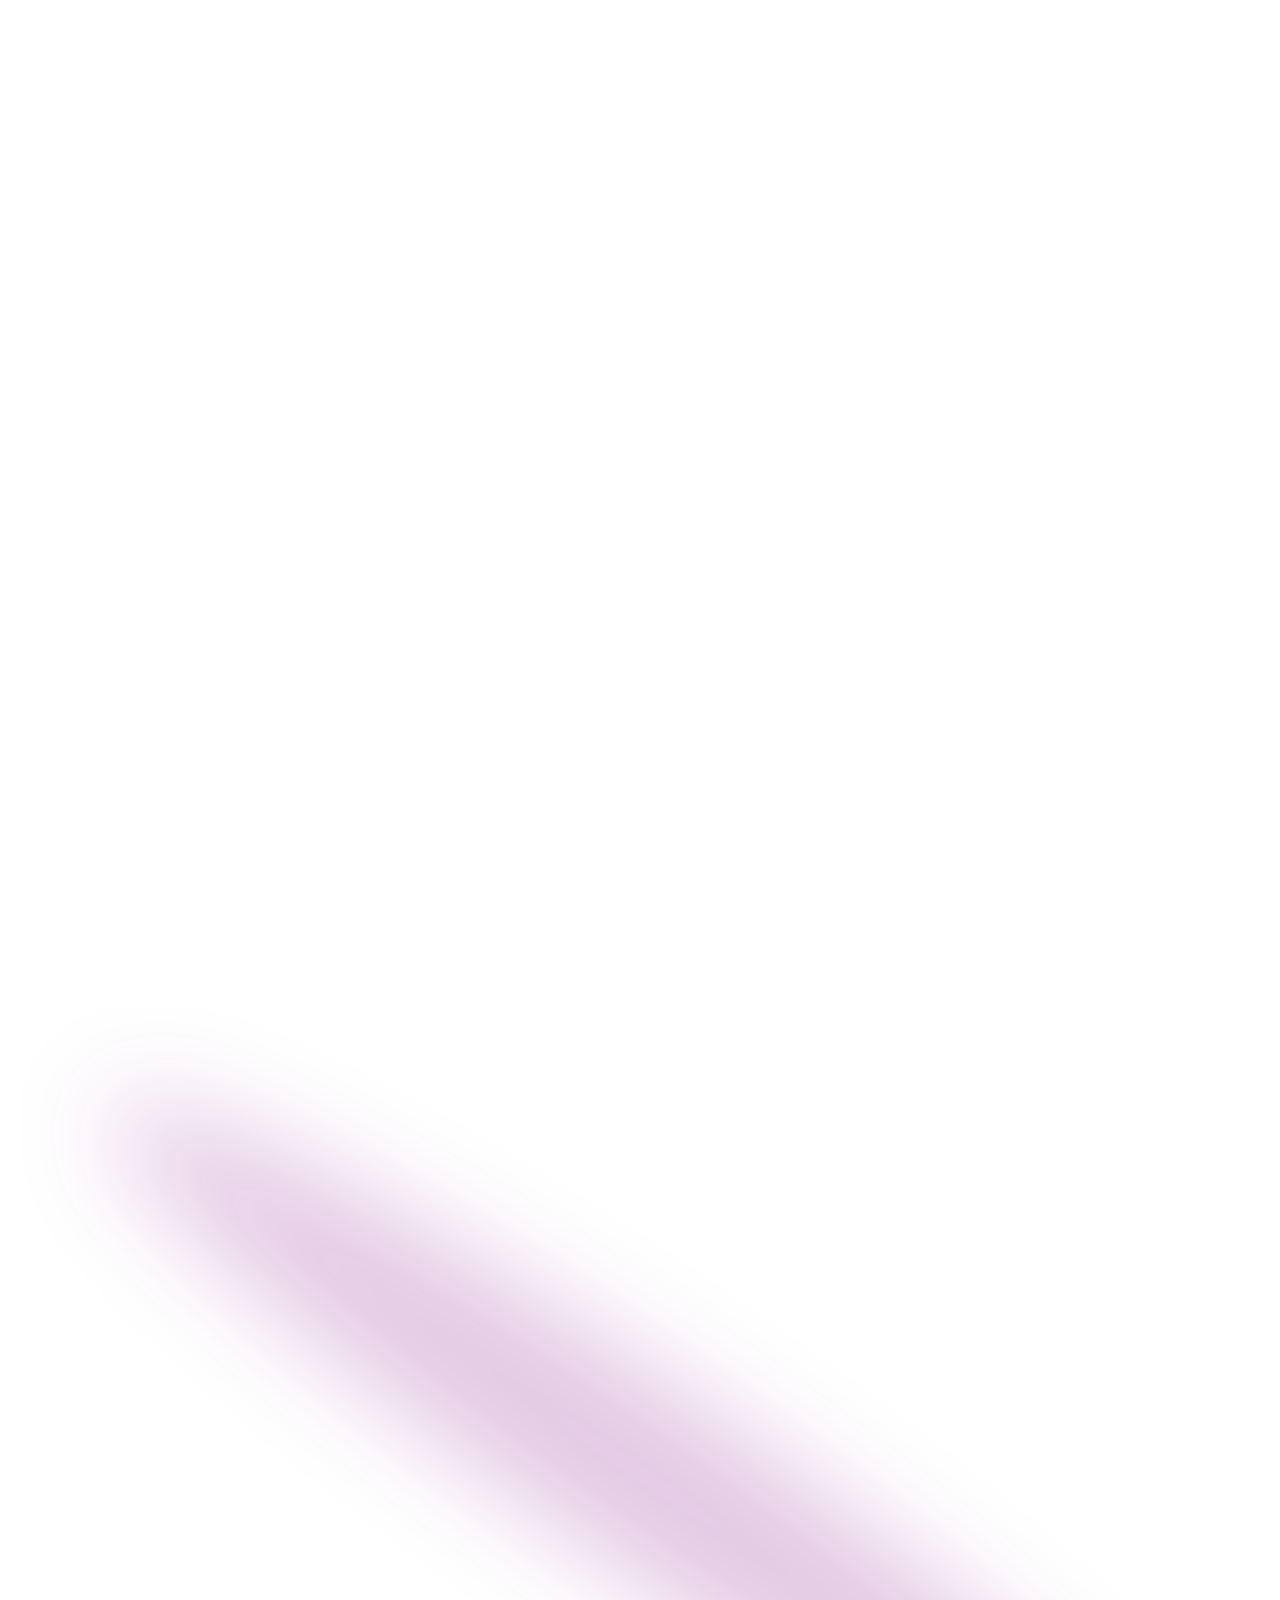
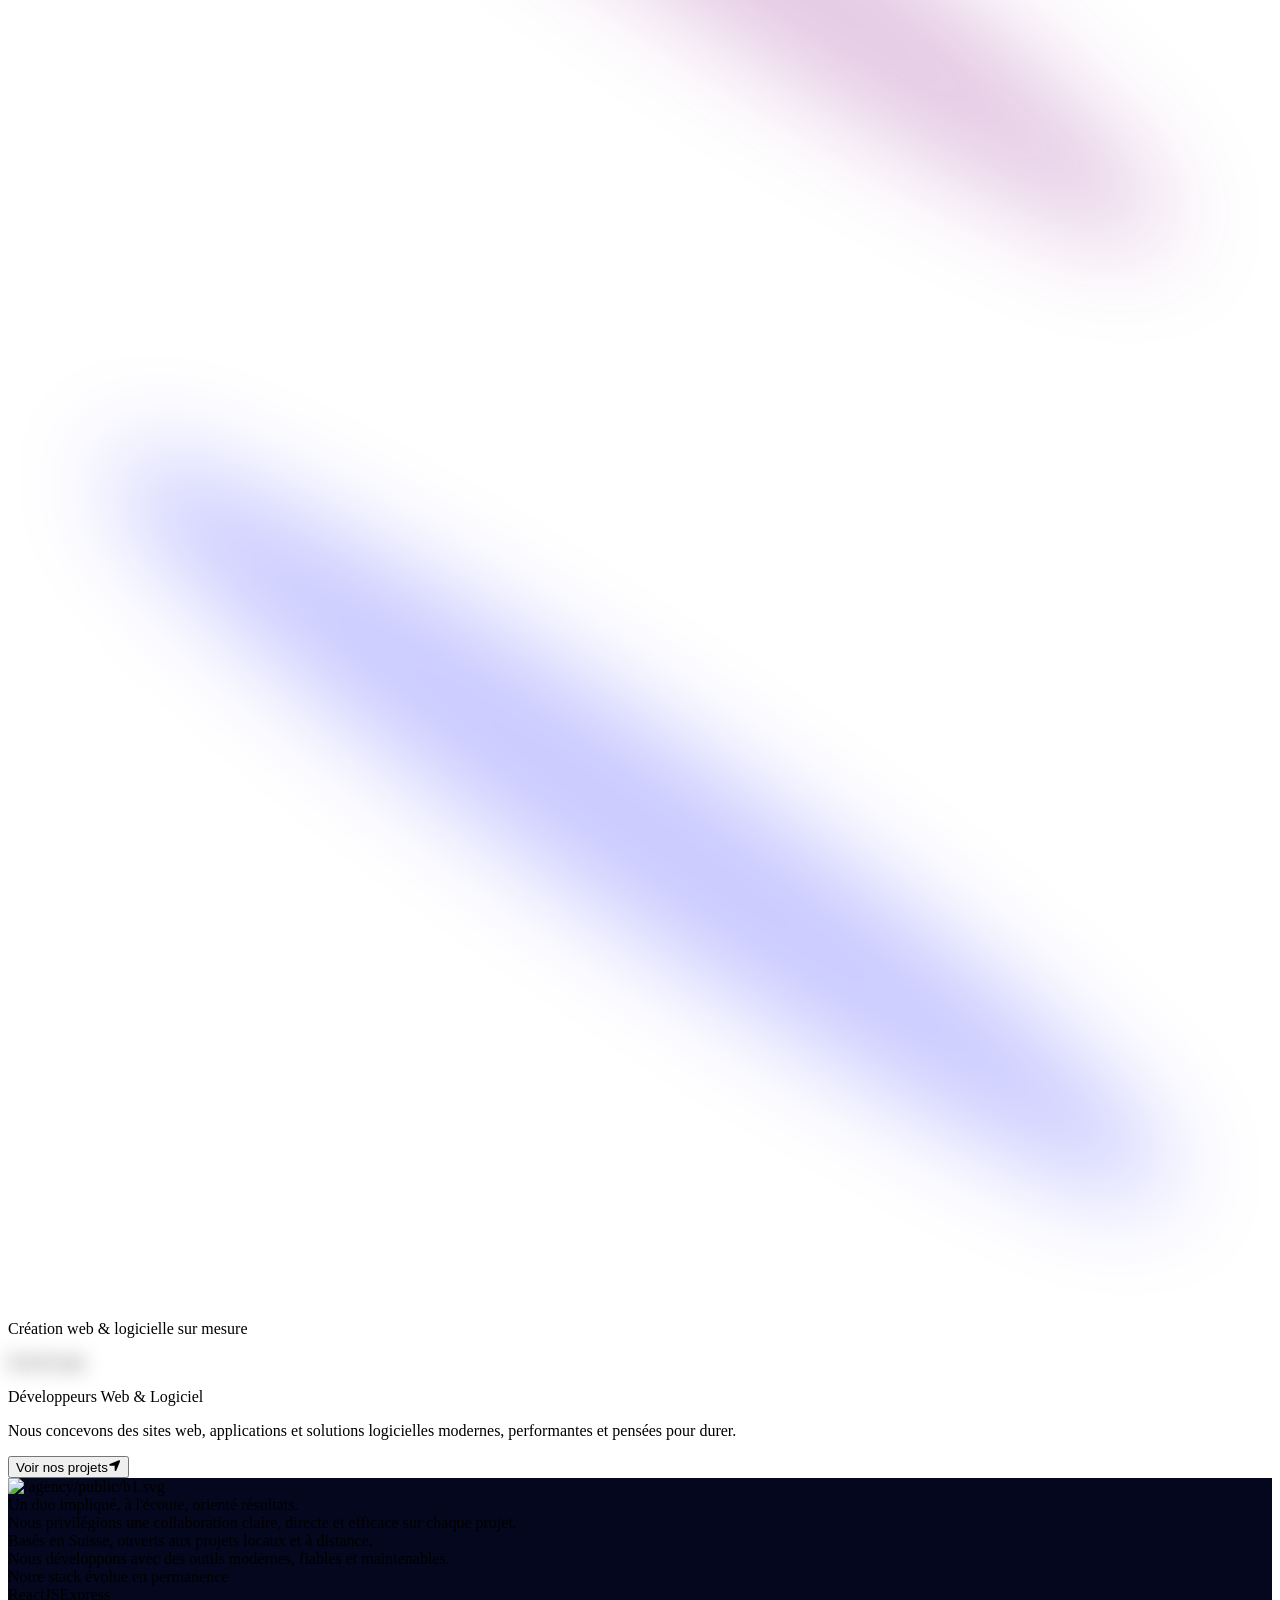
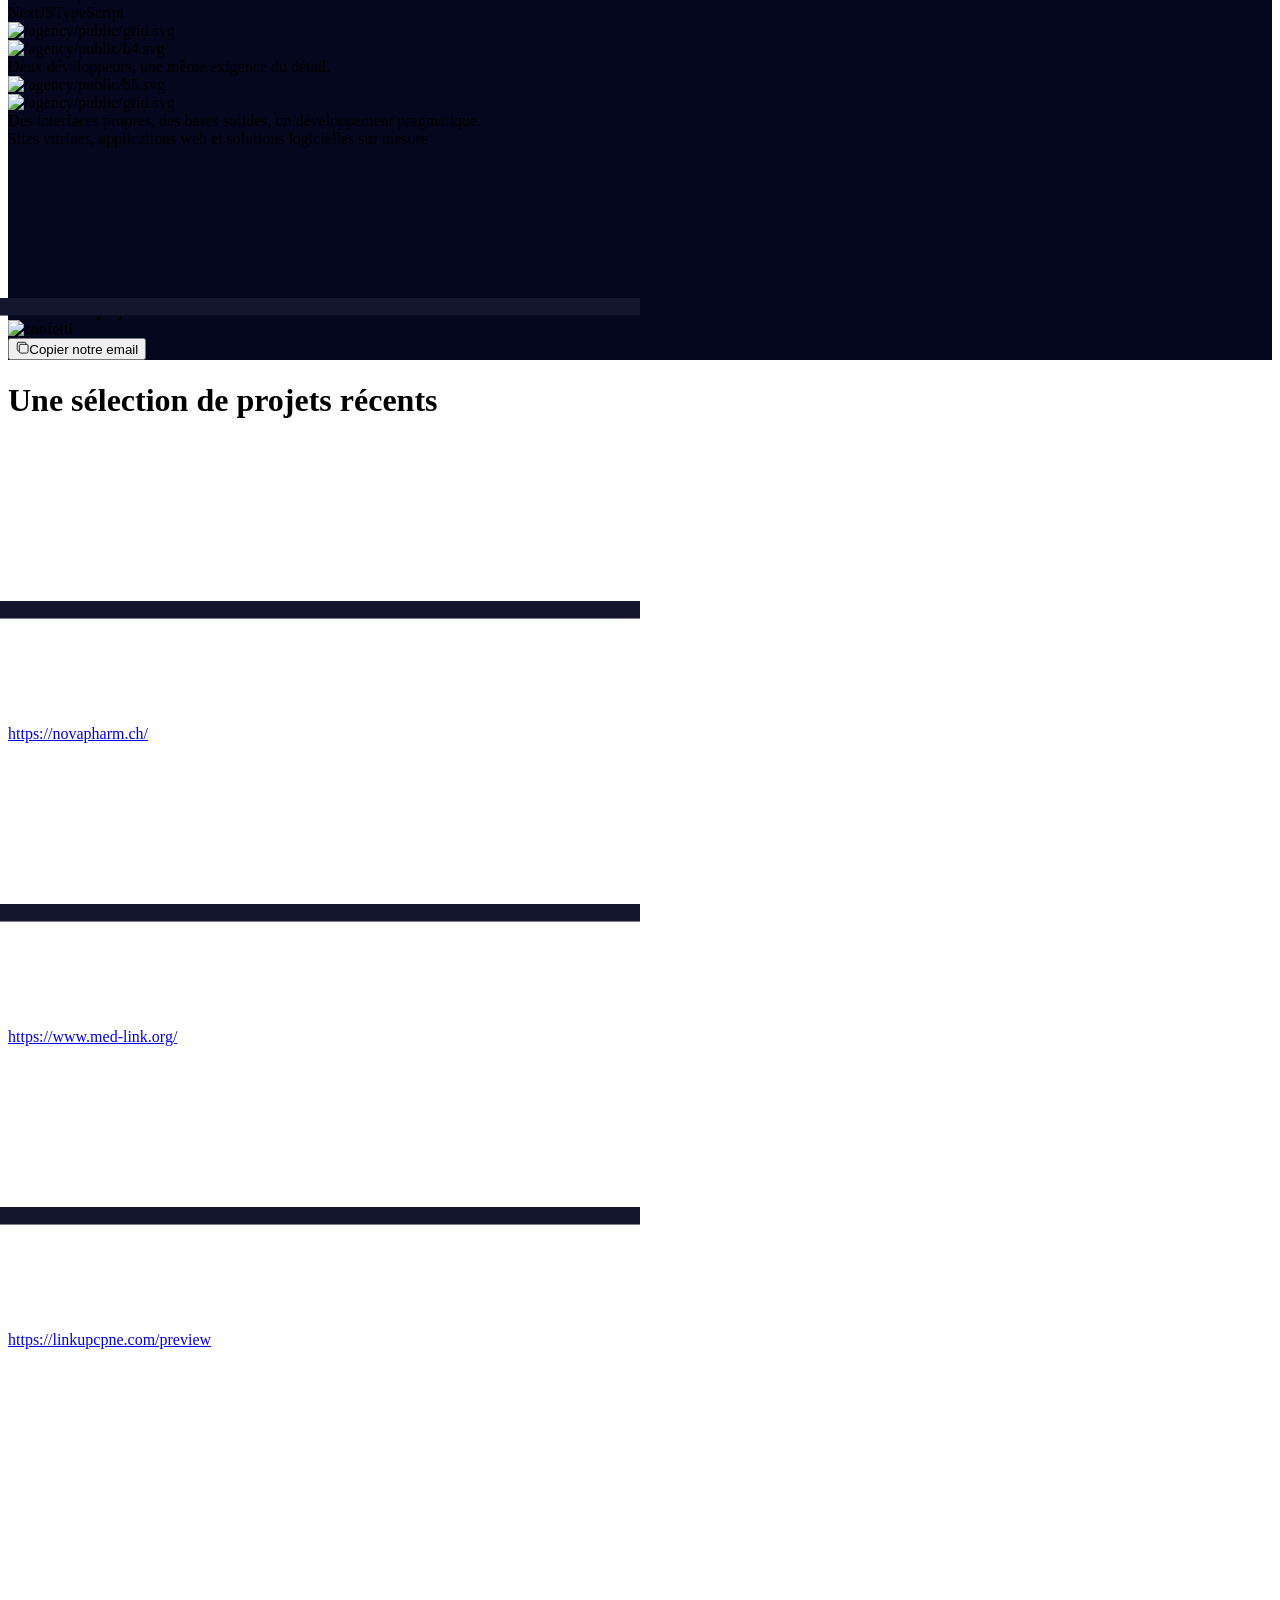
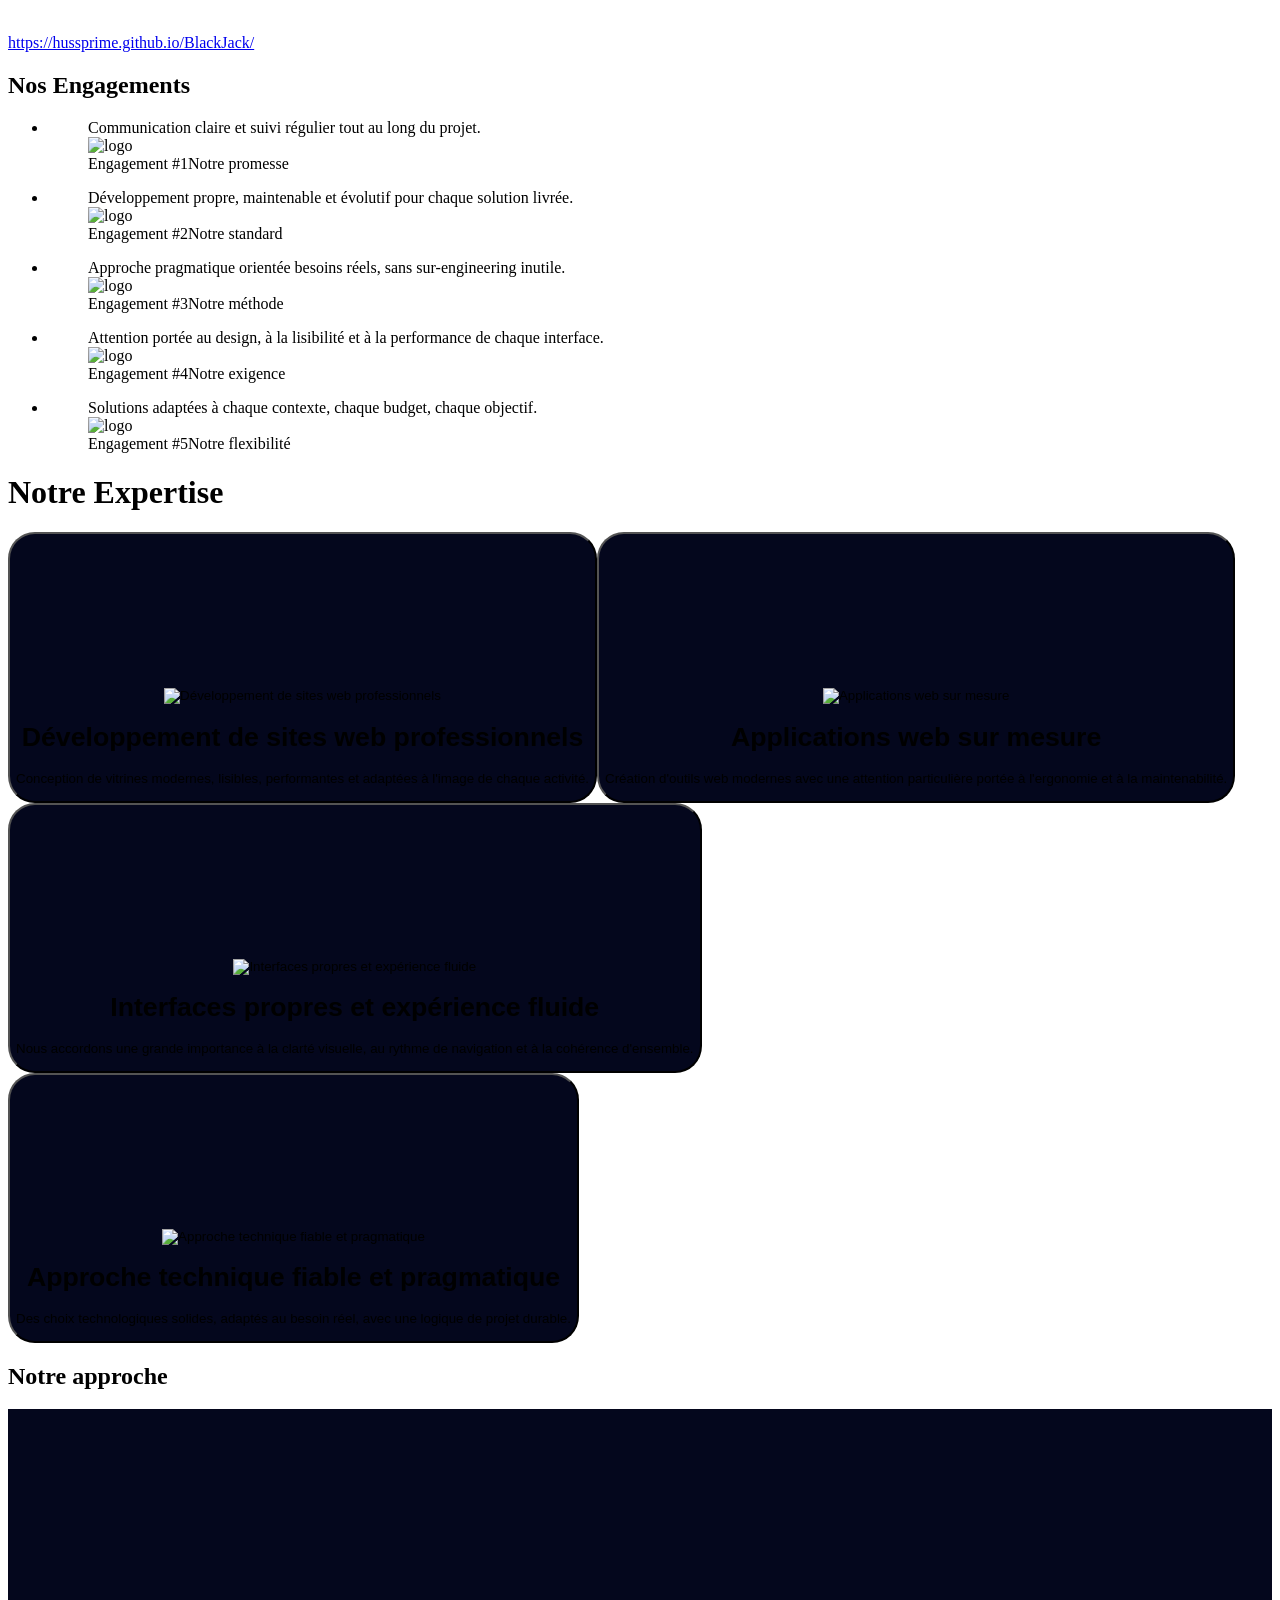
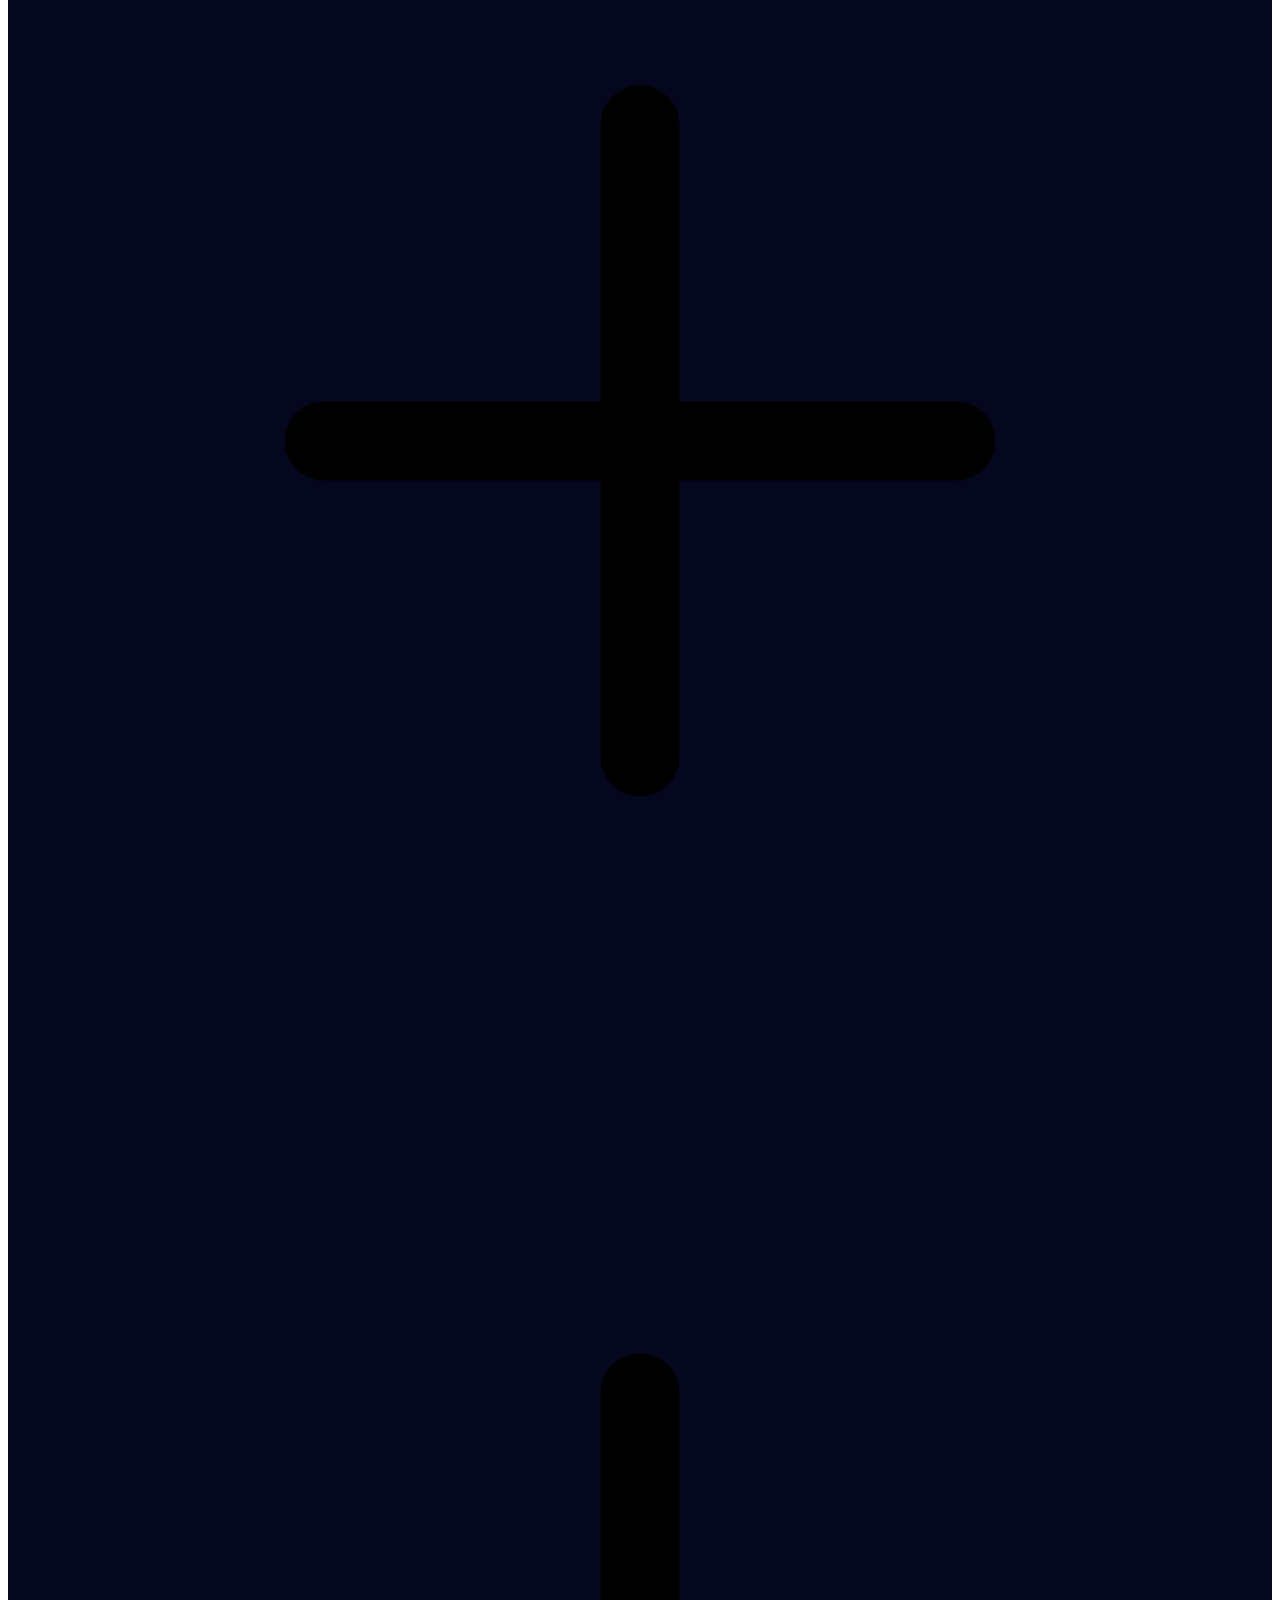
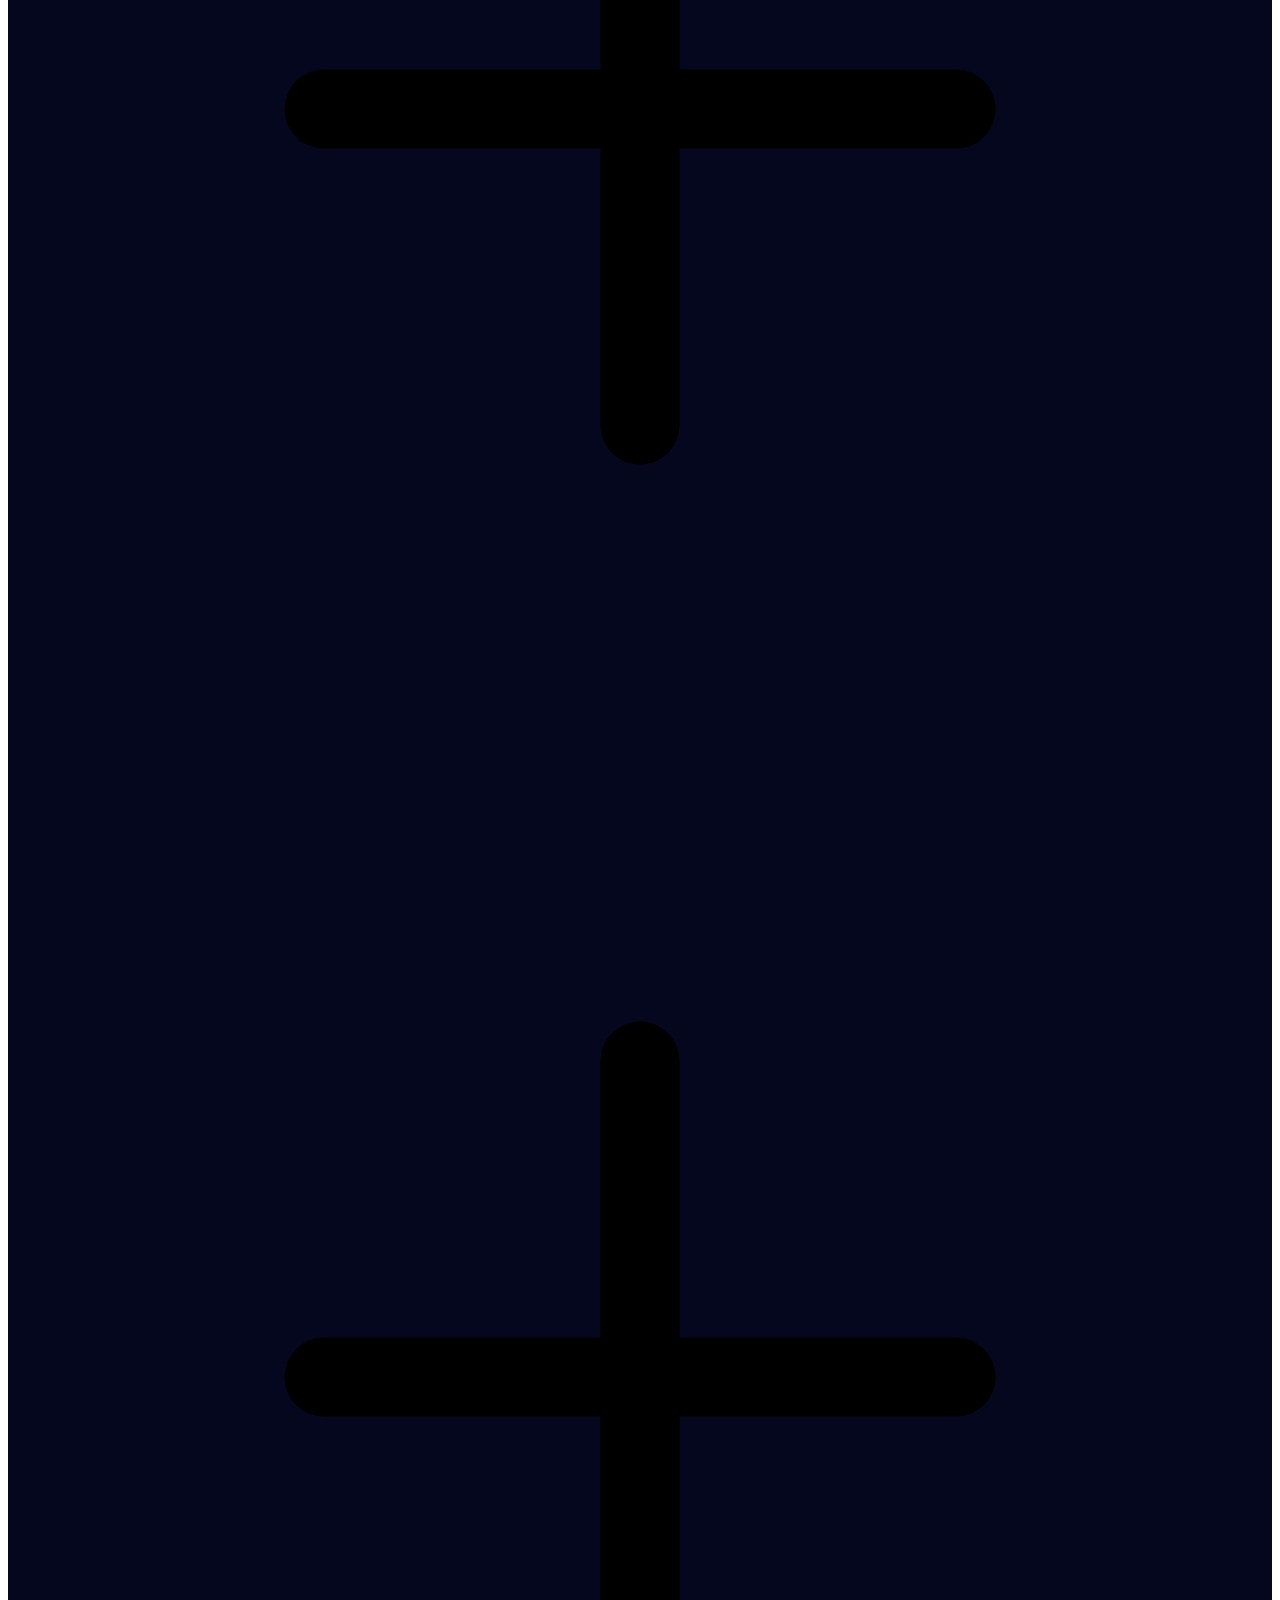
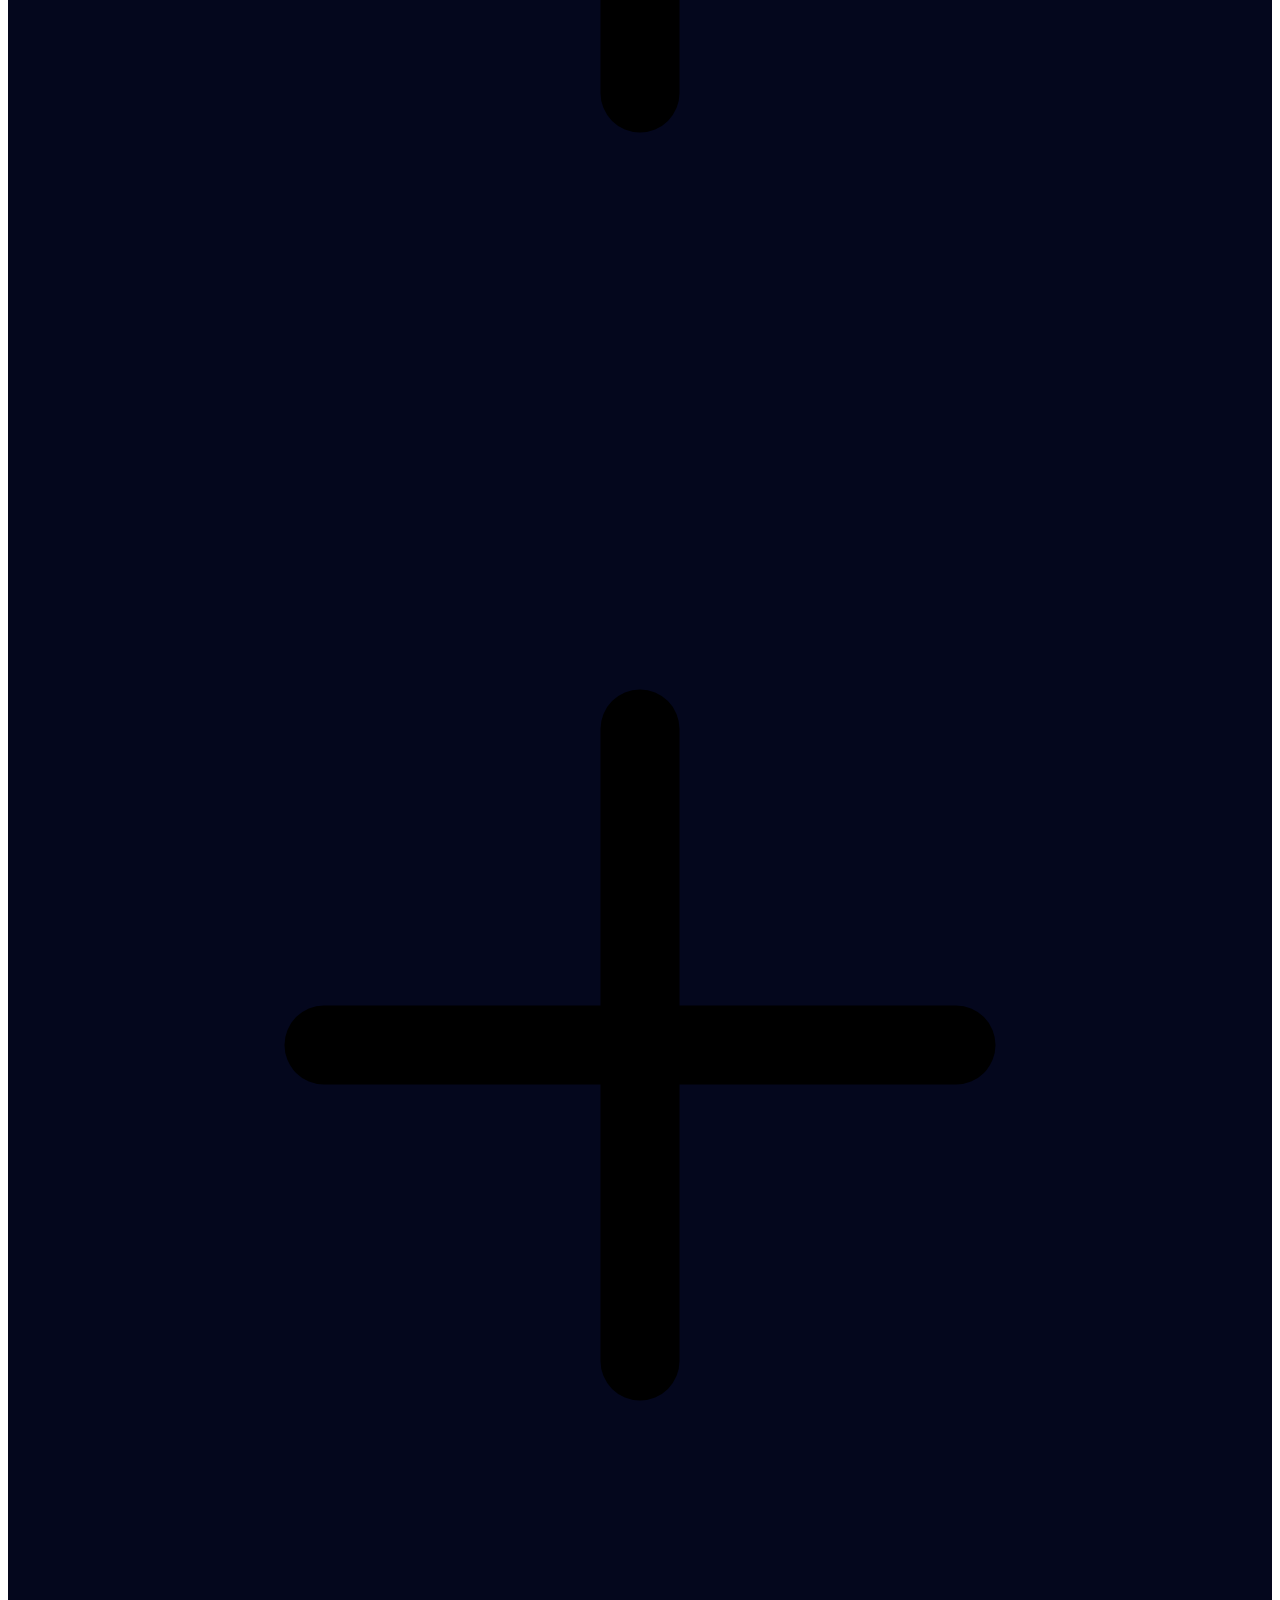
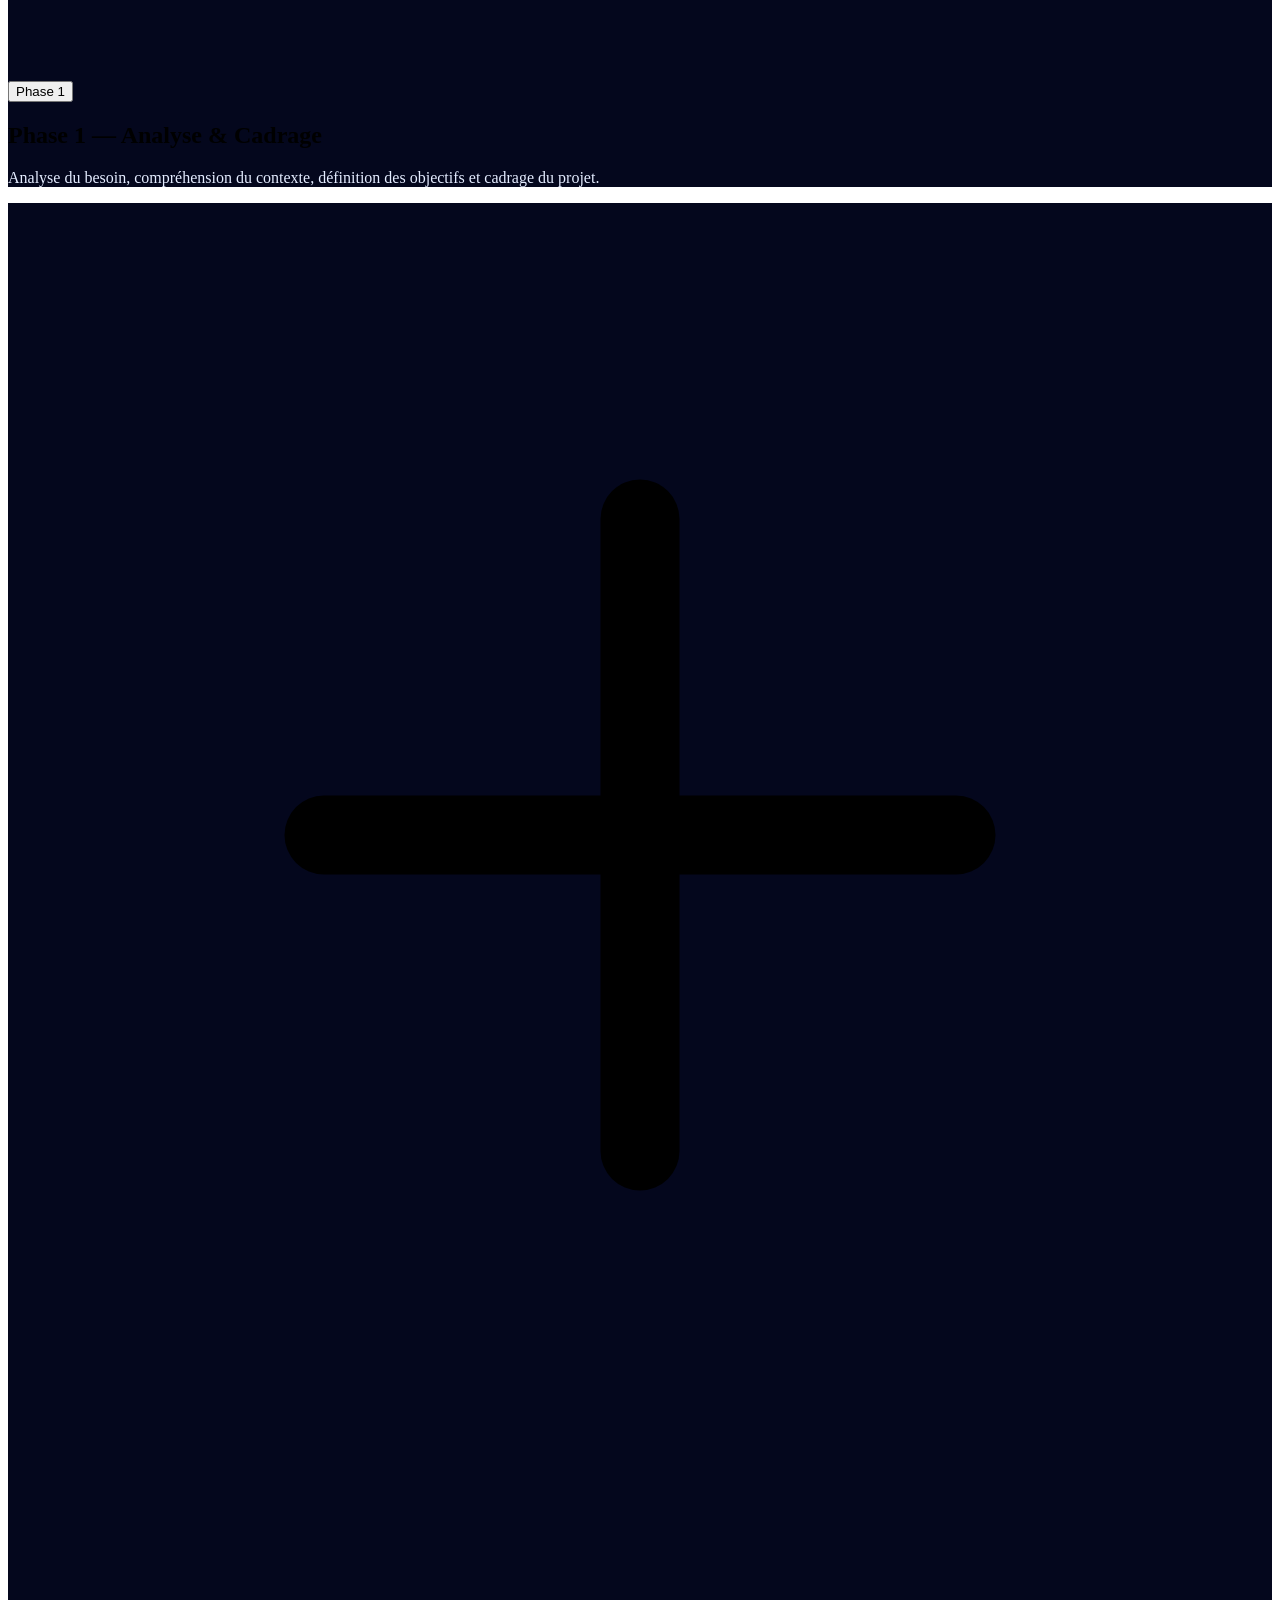
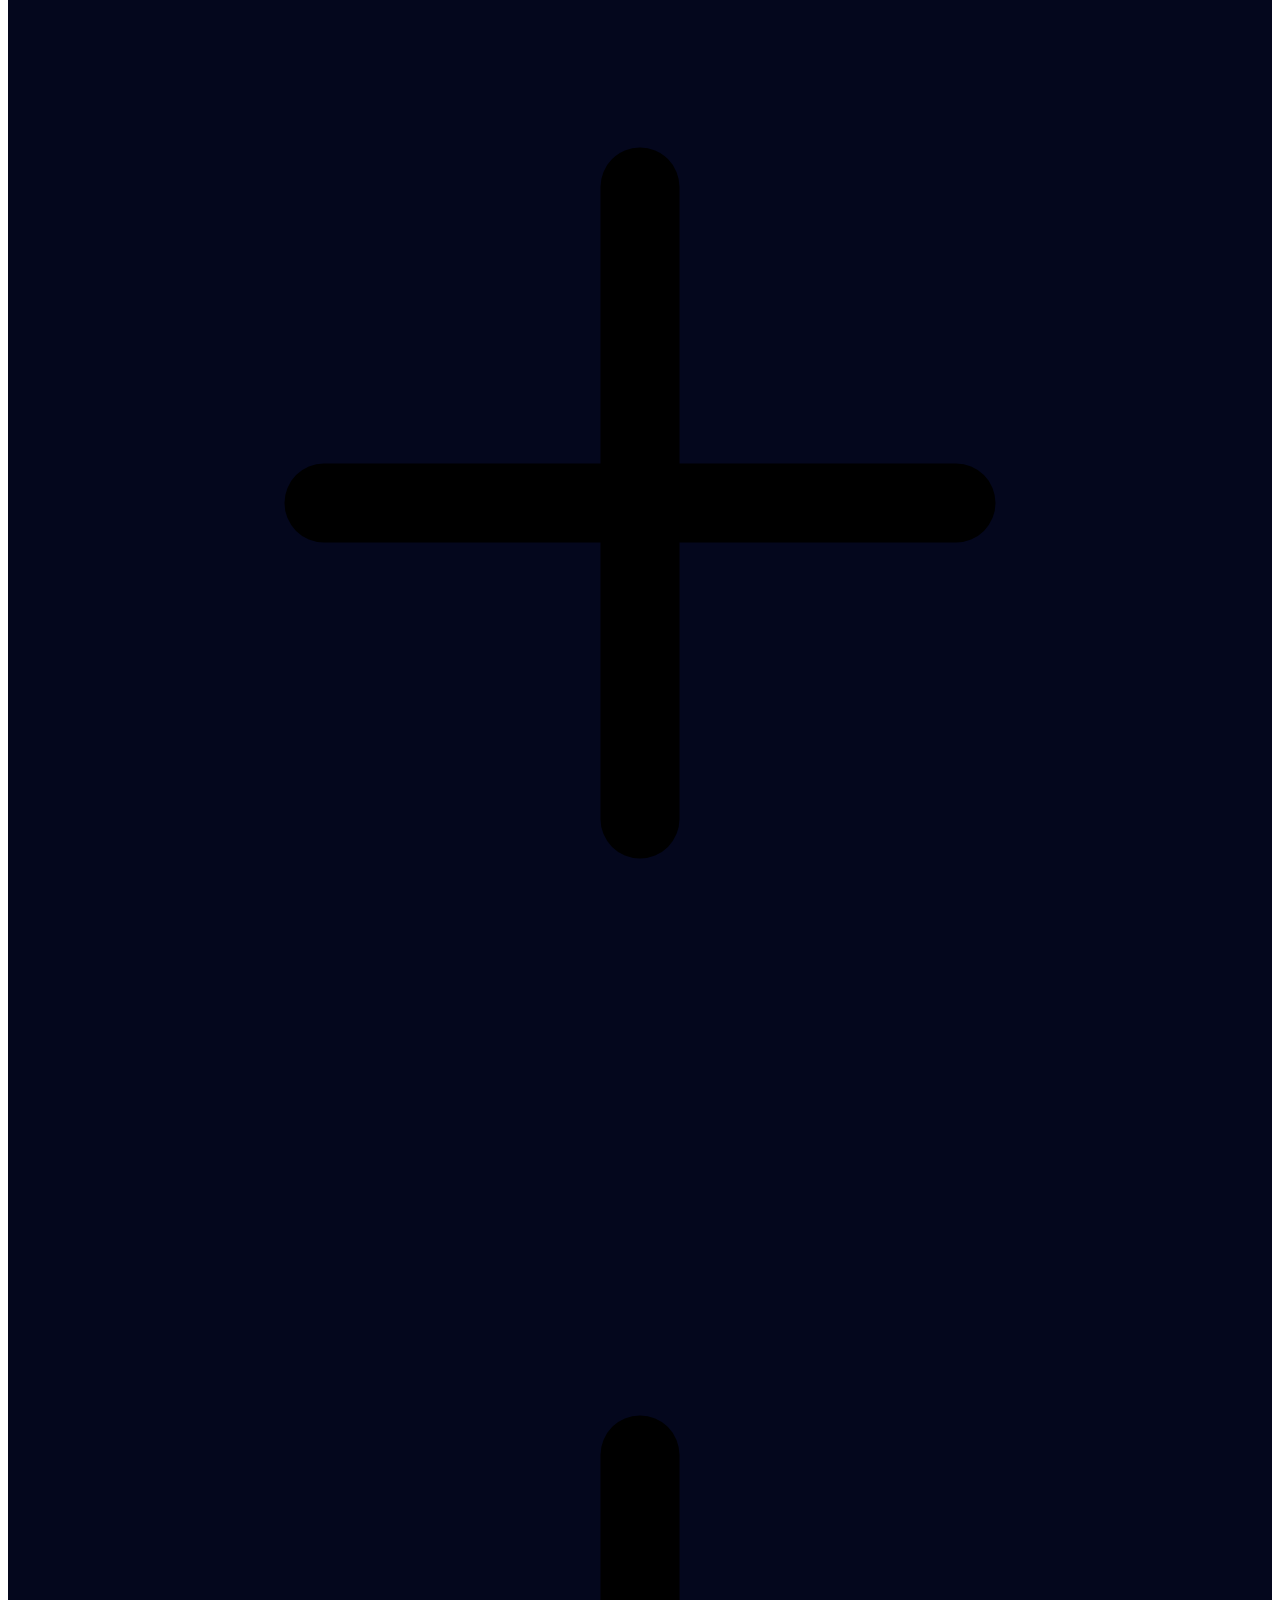
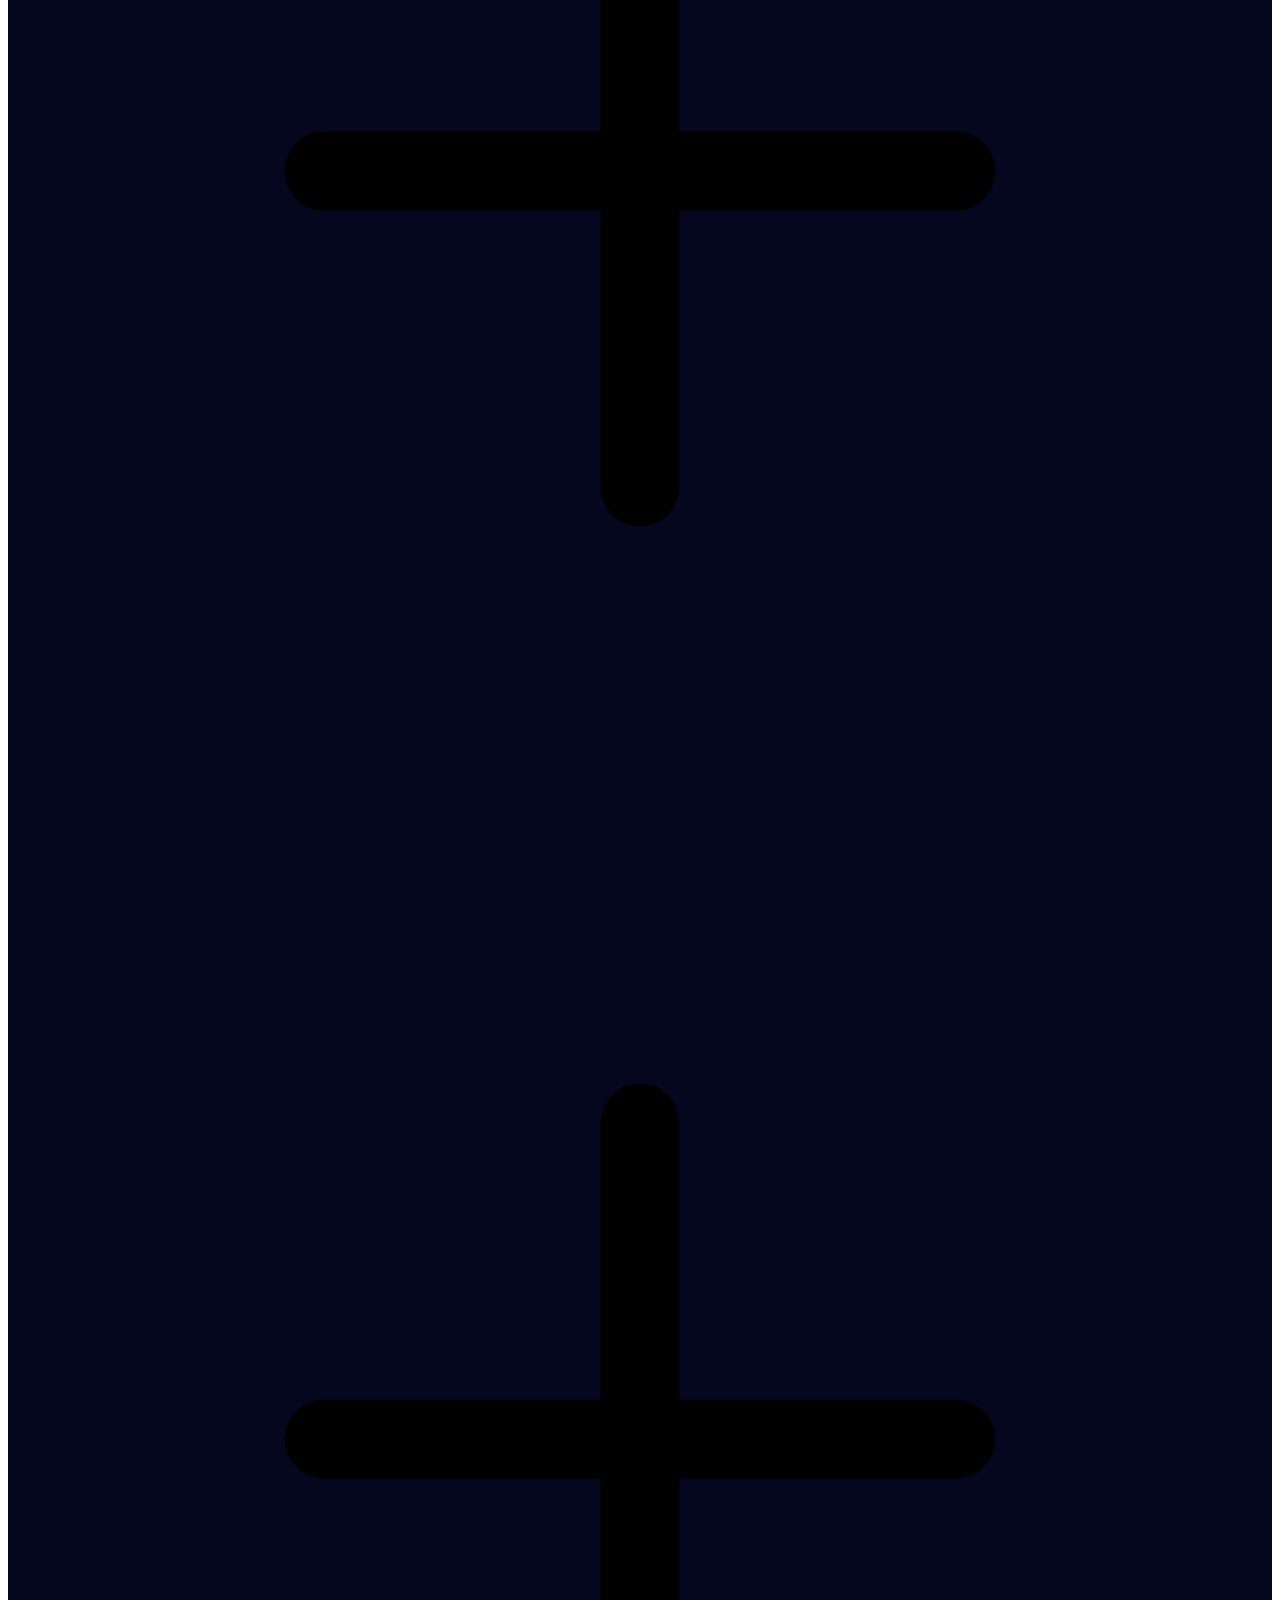
==== commit b72050d2: "Updates" ====
--- a/index.html
+++ b/index.html
@@ -1,4 +1,4 @@
-<!DOCTYPE html><!--t0lCbs_AN5LbxKelEMWDD--><html lang="fr" class="dark"><head><meta charSet="utf-8"/><meta name="viewport" content="width=device-width, initial-scale=1"/><link rel="preload" href="/agency/_next/static/media/83afe278b6a6bb3c-s.p.3a6ba036.woff2" as="font" crossorigin="" type="font/woff2"/><link rel="preload" as="image" href="/public/favicon.svg"/><link rel="preload" as="image" href="/public/b1.svg"/><link rel="preload" as="image" href="/public/grid.svg"/><link rel="preload" as="image" href="/public/b4.svg"/><link rel="preload" as="image" href="/public/b5.svg"/><link rel="preload" as="image" href="/public/confetti.gif"/><link rel="preload" as="image" href="/public/bg.png"/><link rel="preload" as="image" href="/public/nova1.png"/><link rel="preload" as="image" href="/public/wordpress-logo-svgrepo-com.svg"/><link rel="preload" as="image" href="/public/elementor-icon.svg"/><link rel="stylesheet" href="/agency/_next/static/chunks/4ba60d38734aea9a.css" data-precedence="next"/><link rel="preload" as="script" fetchPriority="low" href="/agency/_next/static/chunks/465f799faf41e6df.js"/><script src="/agency/_next/static/chunks/806bdb8e4a6a9b95.js" async=""></script><script src="/agency/_next/static/chunks/edf728ade32a04ce.js" async=""></script><script src="/agency/_next/static/chunks/540c7ba3ac07ce80.js" async=""></script><script src="/agency/_next/static/chunks/turbopack-c97c49ae17ae7a36.js" async=""></script><script src="/agency/_next/static/chunks/ff1a16fafef87110.js" async=""></script><script src="/agency/_next/static/chunks/d2be314c3ece3fbe.js" async=""></script><script src="/agency/_next/static/chunks/d01631d73ec0f013.js" async=""></script><link rel="preload" href="/public/exp1.svg" as="image"/><link rel="preload" href="/public/exp2.svg" as="image"/><link rel="preload" href="/public/exp3.svg" as="image"/><link rel="preload" href="/public/exp4.svg" as="image"/><link rel="preload" href="/public/footer-grid.svg" as="image"/><link rel="preload" href="/public/git.svg" as="image"/><link rel="preload" href="/public/wha.svg" as="image"/><link rel="preload" as="image" href="/public/js-svgrepo-com.svg"/><link rel="preload" as="image" href="/public/css-3-svgrepo-com.svg"/><link rel="preload" as="image" href="/public/medlink1.png"/><link rel="preload" as="image" href="/public/php-svgrepo-com.svg"/><link rel="preload" as="image" href="/public/linkup.png"/><link rel="preload" as="image" href="/public/re.svg"/><link rel="preload" as="image" href="/public/node-js-svgrepo-com.svg"/><link rel="preload" as="image" href="/public/mysql-svgrepo-com.svg"/><link rel="preload" as="image" href="/public/blackjack1.png"/><link rel="preload" as="image" href="/public/three.svg"/><link rel="preload" as="image" href="/public/blender-svgrepo-com.svg"/><meta name="next-size-adjust" content=""/><title>E &amp; H Labs — Développeurs Web &amp; Logiciel</title><meta name="description" content="E &amp; H Labs est un duo de développeurs passionnés qui conçoit des sites web, applications et solutions logicielles sur mesure."/><link rel="icon" href="/public/favicon.svg"/><script src="/agency/_next/static/chunks/a6dad97d9634a72d.js" noModule=""></script></head><body class="inter_5972bc34-module__OU16Qa__className"><div hidden=""><!--$--><!--/$--></div><main class="relative bg-black-100 flex justify-center items-center flex-col overflow-hidden mx-auto sm:px-10 px-5"><div class="max-w-7xl w-full"><div class="flex max-w-fit md:min-w-[70vw] lg:min-w-fit fixed z-[5000] top-8 inset-x-0 mx-auto px-6 py-3 rounded-xl items-center justify-between gap-6" style="backdrop-filter:blur(16px) saturate(180%);background-color:rgba(17, 25, 40, 0.85);border:1px solid rgba(255, 255, 255, 0.12);opacity:0;transform:translateY(-20px)"><a class="flex-shrink-0" href="/agency"><img src="/public/favicon.svg" alt="E &amp; H Labs" class="h-7 w-auto"/></a><div class="flex items-center gap-6"><a class="hidden sm:block text-sm font-medium text-neutral-300 hover:text-white transition-colors duration-200 cursor-pointer" href="#about">À propos</a><a class="hidden sm:block text-sm font-medium text-neutral-300 hover:text-white transition-colors duration-200 cursor-pointer" href="#projects">Projets</a><a class="hidden sm:block text-sm font-medium text-neutral-300 hover:text-white transition-colors duration-200 cursor-pointer" href="#testimonials">Références</a><a class="border text-sm font-medium border-white/[0.2] text-white px-4 py-1.5 rounded-full hover:border-purple/60 hover:text-purple transition-colors duration-200 relative" href="#contact"><span>Contact</span><span class="absolute inset-x-0 w-1/2 mx-auto -bottom-px bg-gradient-to-r from-transparent via-purple to-transparent h-px opacity-60"></span></a></div></div><div class="pb-10 pt-24"><div><svg class="animate-spotlight pointer-events-none absolute z-[1] w-[138%] lg:w-[84%] opacity-0 -top-40 -left-10 md:-left-32 md:-top-20 h-screen" xmlns="http://www.w3.org/2000/svg" viewBox="0 0 3787 2842" fill="none"><g filter="url(#filter)"><ellipse cx="1924.71" cy="273.501" rx="1924.71" ry="273.501" transform="matrix(-0.822377 -0.568943 -0.568943 0.822377 3631.88 2291.09)" fill="white" fill-opacity="0.21"></ellipse></g><defs><filter id="filter" x="0.860352" y="0.838989" width="3785.16" height="2840.26" filterUnits="userSpaceOnUse" color-interpolation-filters="sRGB"><feFlood flood-opacity="0" result="BackgroundImageFix"></feFlood><feBlend mode="normal" in="SourceGraphic" in2="BackgroundImageFix" result="shape"></feBlend><feGaussianBlur stdDeviation="151" result="effect1_foregroundBlur_1065_8"></feGaussianBlur></filter></defs></svg><svg class="animate-spotlight pointer-events-none absolute z-[1] lg:w-[84%] opacity-0 h-[80vh] w-[50vw] top-10 left-full" xmlns="http://www.w3.org/2000/svg" viewBox="0 0 3787 2842" fill="none"><g filter="url(#filter)"><ellipse cx="1924.71" cy="273.501" rx="1924.71" ry="273.501" transform="matrix(-0.822377 -0.568943 -0.568943 0.822377 3631.88 2291.09)" fill="purple" fill-opacity="0.21"></ellipse></g><defs><filter id="filter" x="0.860352" y="0.838989" width="3785.16" height="2840.26" filterUnits="userSpaceOnUse" color-interpolation-filters="sRGB"><feFlood flood-opacity="0" result="BackgroundImageFix"></feFlood><feBlend mode="normal" in="SourceGraphic" in2="BackgroundImageFix" result="shape"></feBlend><feGaussianBlur stdDeviation="151" result="effect1_foregroundBlur_1065_8"></feGaussianBlur></filter></defs></svg><svg class="animate-spotlight pointer-events-none absolute z-[1] lg:w-[84%] opacity-0 left-80 top-28 h-[80vh] w-[50vw]" xmlns="http://www.w3.org/2000/svg" viewBox="0 0 3787 2842" fill="none"><g filter="url(#filter)"><ellipse cx="1924.71" cy="273.501" rx="1924.71" ry="273.501" transform="matrix(-0.822377 -0.568943 -0.568943 0.822377 3631.88 2291.09)" fill="blue" fill-opacity="0.21"></ellipse></g><defs><filter id="filter" x="0.860352" y="0.838989" width="3785.16" height="2840.26" filterUnits="userSpaceOnUse" color-interpolation-filters="sRGB"><feFlood flood-opacity="0" result="BackgroundImageFix"></feFlood><feBlend mode="normal" in="SourceGraphic" in2="BackgroundImageFix" result="shape"></feBlend><feGaussianBlur stdDeviation="151" result="effect1_foregroundBlur_1065_8"></feGaussianBlur></filter></defs></svg></div><div class="h-screen w-full dark:bg-black-100 bg-white dark:bg-grid-white/[0.03] bg-grid-black/[0.2] absolute top-0 left-0 flex items-center justify-center"><div class="absolute pointer-events-none inset-0 flex items-center justify-center dark:bg-black-100 bg-white [mask-image:radial-gradient(ellipse_at_center,transparent_20%,black)]"></div></div><div class="flex justify-center relative my-10 z-10"><div class="max-w-[89vw] md:max-w-2xl lg:max-w-[60vw] flex flex-col items-center justify-center gap-4"><p class="uppercase tracking-widest text-xs text-center text-blue-100 max-w-80">Création web &amp; logicielle sur mesure</p><div class="font-bold text-center text-[40px] md:text-5xl lg:text-6xl"><div class="mt-4"><div class="dark:text-white text-black leading-snug tracking-wide"><div><span class="dark:text-white text-black opacity-0" style="filter:blur(10px)">E<!-- --> </span><span class="dark:text-white text-black opacity-0" style="filter:blur(10px)">&amp;<!-- --> </span><span class="dark:text-white text-black opacity-0" style="filter:blur(10px)">H<!-- --> </span><span class="dark:text-white text-black opacity-0" style="filter:blur(10px)">Labs<!-- --> </span></div></div></div></div><p class="text-center md:tracking-wider text-sm md:text-lg lg:text-2xl">Développeurs Web &amp; Logiciel</p><p class="text-center text-white-100 text-sm md:text-base max-w-lg">Nous concevons des sites web, applications et solutions logicielles modernes, performantes et pensées pour durer.</p><div class="mt-2"><a href="#projects"><button class="relative inline-flex h-12 w-full overflow-hidden rounded-lg p-[1px] focus:outline-none md:w-60 md:mt-10"><span class="absolute inset-[-1000%] animate-[spin_2s_linear_infinite] bg-[conic-gradient(from_90deg_at_50%_50%,#E2CBFF_0%,#393BB2_50%,#E2CBFF_100%)]"></span><span class="inline-flex h-full w-full cursor-pointer items-center justify-center rounded-lg
-             bg-slate-950 px-7 text-sm font-medium text-white backdrop-blur-3xl gap-2 undefined">Voir nos projets<svg stroke="currentColor" fill="currentColor" stroke-width="0" viewBox="0 0 448 512" height="1em" width="1em" xmlns="http://www.w3.org/2000/svg"><path d="M429.6 92.1c4.9-11.9 2.1-25.6-7-34.7s-22.8-11.9-34.7-7l-352 144c-14.2 5.8-22.2 20.8-19.3 35.8s16.1 25.8 31.4 25.8l176 0 0 176c0 15.3 10.8 28.4 25.8 31.4s30-5.1 35.8-19.3l144-352z"></path></svg></span></button></a></div></div></div></div><section id="about"><div class="grid grid-cols-1 md:grid-cols-6 lg:grid-cols-5 md:grid-row-7 gap-4 lg:gap-8 mx-auto w-full py-20"><div class="row-span-1 relative overflow-hidden rounded-3xl border border-white/[0.1] group/bento hover:shadow-xl transition duration-200 shadow-input dark:shadow-none justify-between flex flex-col space-y-4 lg:col-span-3 md:col-span-6 md:row-span-4 lg:min-h-[40vh]" style="background:rgb(4,7,29);background-color:linear-gradient(90deg, rgba(4,7,29,1) 0%, rgba(12,14,35,1) 100%)"><div class="false h-full"><div class="w-full h-full absolute"><img src="/public/b1.svg" alt="/public/b1.svg" class="w-full h-full object-cover object-center"/></div><div class="absolute right-0 -bottom-5 false"></div><div class="justify-end group-hover/bento:translate-x-2 transition duration-200 relative md:h-full min-h-40 flex flex-col p-5 lg:p-10"><div class="font-sans font-extralight md:max-w-32 md:text-xs lg:text-base text-sm text-[#C1C2D3] z-10">Un duo impliqué, à l&#x27;écoute, orienté résultats.</div><div class="font-sans text-lg lg:text-3xl max-w-96 font-bold z-10">Nous privilégions une collaboration claire, directe et efficace sur chaque projet.</div></div></div></div><div class="row-span-1 relative overflow-hidden rounded-3xl border border-white/[0.1] group/bento hover:shadow-xl transition duration-200 shadow-input dark:shadow-none justify-between flex flex-col space-y-4 lg:col-span-2 md:col-span-3 md:row-span-2" style="background:rgb(4,7,29);background-color:linear-gradient(90deg, rgba(4,7,29,1) 0%, rgba(12,14,35,1) 100%)"><div class="false h-full"><div class="w-full h-full absolute"></div><div class="absolute right-0 -bottom-5 false"></div><div class="justify-start group-hover/bento:translate-x-2 transition duration-200 relative md:h-full min-h-40 flex flex-col p-5 lg:p-10"><div class="font-sans font-extralight md:max-w-32 md:text-xs lg:text-base text-sm text-[#C1C2D3] z-10"></div><div class="font-sans text-lg lg:text-3xl max-w-96 font-bold z-10">Basés en Suisse, ouverts aux projets locaux et à distance.</div></div></div></div><div class="row-span-1 relative overflow-hidden rounded-3xl border border-white/[0.1] group/bento hover:shadow-xl transition duration-200 shadow-input dark:shadow-none justify-between flex flex-col space-y-4 lg:col-span-2 md:col-span-3 md:row-span-2" style="background:rgb(4,7,29);background-color:linear-gradient(90deg, rgba(4,7,29,1) 0%, rgba(12,14,35,1) 100%)"><div class="false h-full"><div class="w-full h-full absolute"></div><div class="absolute right-0 -bottom-5 false"></div><div class="justify-center group-hover/bento:translate-x-2 transition duration-200 relative md:h-full min-h-40 flex flex-col p-5 lg:p-10"><div class="font-sans font-extralight md:max-w-32 md:text-xs lg:text-base text-sm text-[#C1C2D3] z-10">Nous développons avec des outils modernes, fiables et maintenables.</div><div class="font-sans text-lg lg:text-3xl max-w-96 font-bold z-10">Notre stack évolue en permanence</div><div class="flex gap-1 lg:gap-5 w-fit absolute -right-3 lg:-right-2"><div class="flex flex-col gap-3 md:gap-3 lg:gap-8"><span class="lg:py-4 lg:px-3 py-2 px-3 text-xs lg:text-base opacity-50 lg:opacity-100 rounded-lg text-center bg-[#10132E]">ReactJS</span><span class="lg:py-4 lg:px-3 py-2 px-3 text-xs lg:text-base opacity-50 lg:opacity-100 rounded-lg text-center bg-[#10132E]">Express</span><span class="lg:py-4 lg:px-3 py-2 px-3 text-xs lg:text-base opacity-50 lg:opacity-100 rounded-lg text-center bg-[#10132E]">      </span><span class="lg:py-4 lg:px-3 py-4 px-3 rounded-lg text-center bg-[#10132E]"></span></div><div class="flex flex-col gap-3 md:gap-3 lg:gap-8"><span class="lg:py-4 lg:px-3 py-4 px-3 rounded-lg text-center bg-[#10132E]"></span><span class="lg:py-4 lg:px-3 py-2 px-3 text-xs lg:text-base opacity-50 lg:opacity-100 rounded-lg text-center bg-[#10132E]">NextJS</span><span class="lg:py-4 lg:px-3 py-2 px-3 text-xs lg:text-base opacity-50 lg:opacity-100 rounded-lg text-center bg-[#10132E]">TypeScript</span><span class="lg:py-4 lg:px-3 py-2 px-3 text-xs lg:text-base opacity-50 lg:opacity-100 rounded-lg text-center bg-[#10132E]"></span></div></div></div></div></div><div class="row-span-1 relative overflow-hidden rounded-3xl border border-white/[0.1] group/bento hover:shadow-xl transition duration-200 shadow-input dark:shadow-none justify-between flex flex-col space-y-4 lg:col-span-2 md:col-span-3 md:row-span-1" style="background:rgb(4,7,29);background-color:linear-gradient(90deg, rgba(4,7,29,1) 0%, rgba(12,14,35,1) 100%)"><div class="false h-full"><div class="w-full h-full absolute"><img src="/public/grid.svg" alt="/public/grid.svg" class="object-cover object-center"/></div><div class="absolute right-0 -bottom-5 false"><img src="/public/b4.svg" alt="/public/b4.svg" class="object-cover object-center w-full h-full"/></div><div class="justify-start group-hover/bento:translate-x-2 transition duration-200 relative md:h-full min-h-40 flex flex-col p-5 lg:p-10"><div class="font-sans font-extralight md:max-w-32 md:text-xs lg:text-base text-sm text-[#C1C2D3] z-10"></div><div class="font-sans text-lg lg:text-3xl max-w-96 font-bold z-10">Deux développeurs, une même exigence du détail.</div></div></div></div><div class="row-span-1 relative overflow-hidden rounded-3xl border border-white/[0.1] group/bento hover:shadow-xl transition duration-200 shadow-input dark:shadow-none justify-between flex flex-col space-y-4 md:col-span-3 md:row-span-1" style="background:rgb(4,7,29);background-color:linear-gradient(90deg, rgba(4,7,29,1) 0%, rgba(12,14,35,1) 100%)"><div class="false h-full"><div class="w-full h-full absolute"><img src="/public/b5.svg" alt="/public/b5.svg" class="absolute right-0 bottom-0 md:w-72 w-60 object-cover object-center"/></div><div class="absolute right-0 -bottom-5 w-full opacity-80"><img src="/public/grid.svg" alt="/public/grid.svg" class="object-cover object-center w-full h-full"/></div><div class="justify-start group-hover/bento:translate-x-2 transition duration-200 relative md:h-full min-h-40 flex flex-col p-5 lg:p-10"><div class="font-sans font-extralight md:max-w-32 md:text-xs lg:text-base text-sm text-[#C1C2D3] z-10">Des interfaces propres, des bases solides, un développement pragmatique.</div><div class="font-sans text-lg lg:text-3xl max-w-96 font-bold z-10">Sites vitrines, applications web et solutions logicielles sur mesure</div></div></div></div><div class="row-span-1 relative overflow-hidden rounded-3xl border border-white/[0.1] group/bento hover:shadow-xl transition duration-200 shadow-input dark:shadow-none justify-between flex flex-col space-y-4 lg:col-span-2 md:col-span-3 md:row-span-1" style="background:rgb(4,7,29);background-color:linear-gradient(90deg, rgba(4,7,29,1) 0%, rgba(12,14,35,1) 100%)"><div class="flex justify-center h-full"><div class="w-full h-full absolute"></div><div class="absolute right-0 -bottom-5 false"></div><div class="absolute inset-0 overflow-hidden bg-[linear-gradient(40deg,var(--gradient-background-start),var(--gradient-background-end))]"><svg class="hidden"><defs><filter id="blurMe"><feGaussianBlur in="SourceGraphic" stdDeviation="10" result="blur"></feGaussianBlur><feColorMatrix in="blur" mode="matrix" values="1 0 0 0 0  0 1 0 0 0  0 0 1 0 0  0 0 0 18 -8" result="goo"></feColorMatrix><feBlend in="SourceGraphic" in2="goo"></feBlend></filter></defs></svg><div class=""><div class="absolute z-50 inset-0 flex items-center justify-center text-white font-bold px-4 pointer-events-none text-3xl text-center md:text-4xl lg:text-7xl"></div></div><div class="gradients-container h-full w-full blur-lg [filter:url(#blurMe)_blur(40px)]"><div class="absolute [background:radial-gradient(circle_at_center,_var(--first-color)_0,_var(--first-color)_50%)_no-repeat] [mix-blend-mode:var(--blending-value)] w-[var(--size)] h-[var(--size)] top-[calc(50%-var(--size)/2)] left-[calc(50%-var(--size)/2)] [transform-origin:center_center] animate-first opacity-100"></div><div class="absolute [background:radial-gradient(circle_at_center,_rgba(var(--second-color),_0.8)_0,_rgba(var(--second-color),_0)_50%)_no-repeat] [mix-blend-mode:var(--blending-value)] w-[var(--size)] h-[var(--size)] top-[calc(50%-var(--size)/2)] left-[calc(50%-var(--size)/2)] [transform-origin:calc(50%-400px)] animate-second opacity-100"></div><div class="absolute [background:radial-gradient(circle_at_center,_rgba(var(--third-color),_0.8)_0,_rgba(var(--third-color),_0)_50%)_no-repeat] [mix-blend-mode:var(--blending-value)] w-[var(--size)] h-[var(--size)] top-[calc(50%-var(--size)/2)] left-[calc(50%-var(--size)/2)] [transform-origin:calc(50%+400px)] animate-third opacity-100"></div><div class="absolute [background:radial-gradient(circle_at_center,_rgba(var(--fourth-color),_0.8)_0,_rgba(var(--fourth-color),_0)_50%)_no-repeat] [mix-blend-mode:var(--blending-value)] w-[var(--size)] h-[var(--size)] top-[calc(50%-var(--size)/2)] left-[calc(50%-var(--size)/2)] [transform-origin:calc(50%-200px)_calc(50%+200px)] animate-fourth opacity-70"></div><div class="absolute [background:radial-gradient(circle_at_center,_rgba(var(--fifth-color),_0.8)_0,_rgba(var(--fifth-color),_0)_50%)_no-repeat] [mix-blend-mode:var(--blending-value)] w-[var(--size)] h-[var(--size)] top-[calc(50%-var(--size)/2)] left-[calc(50%-var(--size)/2)] [transform-origin:calc(50%-800px)_calc(50%+200px)] animate-fifth opacity-100"></div><div class="absolute [background:radial-gradient(circle_at_center,_rgba(var(--pointer-color),_0.8)_0,_rgba(var(--pointer-color),_0)_50%)_no-repeat] [mix-blend-mode:var(--blending-value)] w-full h-full -top-1/2 -left-1/2 opacity-70"></div></div></div><div class="justify-center md:max-w-full max-w-60 text-center group-hover/bento:translate-x-2 transition duration-200 relative md:h-full min-h-40 flex flex-col p-5 lg:p-10"><div class="font-sans font-extralight md:max-w-32 md:text-xs lg:text-base text-sm text-[#C1C2D3] z-10"></div><div class="font-sans text-lg lg:text-3xl max-w-96 font-bold z-10">Vous avez un projet à lancer ensemble ?</div><div class="mt-5 relative"><div class="absolute -bottom-5 right-0"><img src="/public/confetti.gif" alt="confetti"/></div><button class="relative inline-flex h-12 w-full overflow-hidden rounded-lg p-[1px] focus:outline-none md:w-60 md:mt-10"><span class="absolute inset-[-1000%] animate-[spin_2s_linear_infinite] bg-[conic-gradient(from_90deg_at_50%_50%,#E2CBFF_0%,#393BB2_50%,#E2CBFF_100%)]"></span><span class="inline-flex h-full w-full cursor-pointer items-center justify-center rounded-lg
-             bg-slate-950 px-7 text-sm font-medium text-white backdrop-blur-3xl gap-2 !bg-[#161A31]"><svg stroke="currentColor" fill="currentColor" stroke-width="0" viewBox="0 0 512 512" height="1em" width="1em" xmlns="http://www.w3.org/2000/svg"><rect width="336" height="336" x="128" y="128" fill="none" stroke-linejoin="round" stroke-width="32" rx="57" ry="57"></rect><path fill="none" stroke-linecap="round" stroke-linejoin="round" stroke-width="32" d="m383.5 128 .5-24a56.16 56.16 0 0 0-56-56H112a64.19 64.19 0 0 0-64 64v216a56.16 56.16 0 0 0 56 56h24"></path></svg>Copier notre email</span></button></div></div></div></div></div></section><div class="py-20" id="projects"><h1 class="heading">Une sélection de<!-- --> <span class="text-purple">projets récents</span></h1><div class="flex flex-wrap items-center justify-center p-4 gap-x-24 gap-y-8 mt-10"><div class="lg:min-h-[32.5rem] h-[25rem] flex items-center justify-center sm:w-96 w-[80vw]"><div class="relative group/pin z-50 cursor-pointer"><div style="perspective:1000px;transform:rotateX(70deg) translateZ(0deg)" class="absolute left-1/2 top-1/2 ml-[0.09375rem] mt-4 -translate-x-1/2 -translate-y-1/2"><div style="transform:translate(-50%,-50%) rotateX(0deg)" class="absolute left-1/2 p-4 top-1/2 flex justify-start items-start rounded-2xl shadow-[0_8px_16px_rgb(0_0_0/0.4)] bg-black border border-white/[0.1] group-hover/pin:border-white/[0.2] transition duration-700 overflow-hidden"><div class="relative z-50"><div class="relative flex items-center justify-center sm:w-96 w-[80vw] overflow-hidden h-[20vh] lg:h-[30vh] mb-10"><div class="relative w-full h-full overflow-hidden lg:rounded-3xl" style="background-color:#13162D"><img src="/public/bg.png" alt="bgimg"/></div><img src="/public/nova1.png" alt="cover" class="z-10 absolute bottom-0"/></div><h1 class="font-bold lg:text-2xl md:text-xl text-base line-clamp-1">Novapharm</h1><p class="lg:text-xl lg:font-normal font-light text-sm line-clamp-2" style="color:#BEC1DD;margin:1vh 0">Site professionnel moderne conçu pour offrir une présence claire, crédible et structurée.</p><div class="flex items-center justify-between mt-7 mb-3"><div class="flex items-center"><div class="border border-white/[.2] rounded-full bg-black lg:w-10 lg:h-10 w-8 h-8 flex justify-center items-center" style="transform:translateX(-2px)"><img src="/public/wordpress-logo-svgrepo-com.svg" alt="icon5" class="p-2"/></div><div class="border border-white/[.2] rounded-full bg-black lg:w-10 lg:h-10 w-8 h-8 flex justify-center items-center" style="transform:translateX(-7px)"><img src="/public/elementor-icon.svg" alt="icon5" class="p-2"/></div><div class="border border-white/[.2] rounded-full bg-black lg:w-10 lg:h-10 w-8 h-8 flex justify-center items-center" style="transform:translateX(-12px)"><img src="/public/js-svgrepo-com.svg" alt="icon5" class="p-2"/></div><div class="border border-white/[.2] rounded-full bg-black lg:w-10 lg:h-10 w-8 h-8 flex justify-center items-center" style="transform:translateX(-17px)"><img src="/public/css-3-svgrepo-com.svg" alt="icon5" class="p-2"/></div></div><div class="flex justify-center items-center"><p class="flex lg:text-xl md:text-xs text-sm text-purple">Voir le projet</p><svg stroke="currentColor" fill="currentColor" stroke-width="0" viewBox="0 0 448 512" class="ms-3" color="#CBACF9" style="color:#CBACF9" height="1em" width="1em" xmlns="http://www.w3.org/2000/svg"><path d="M429.6 92.1c4.9-11.9 2.1-25.6-7-34.7s-22.8-11.9-34.7-7l-352 144c-14.2 5.8-22.2 20.8-19.3 35.8s16.1 25.8 31.4 25.8l176 0 0 176c0 15.3 10.8 28.4 25.8 31.4s30-5.1 35.8-19.3l144-352z"></path></svg></div></div></div></div></div><div class="pointer-events-none w-96 h-80 flex items-center justify-center opacity-0 group-hover/pin:opacity-100 z-[60] transition duration-500"><div class="w-full h-full -mt-7 flex-none inset-0"><div class="absolute top-0 inset-x-0 flex justify-center"><a href="https://novapharm.ch/" target="_blank" class="relative flex space-x-2 items-center z-10 rounded-full bg-zinc-950 py-0.5 px-4 ring-1 ring-white/10"><span class="relative z-20 text-white text-xs font-bold inline-block py-0.5">https://novapharm.ch/</span><span class="absolute -bottom-0 left-[1.125rem] h-px w-[calc(100%-2.25rem)] bg-gradient-to-r from-emerald-400/0 via-emerald-400/90 to-emerald-400/0 transition-opacity duration-500 group-hover/btn:opacity-40"></span></a></div><div style="perspective:1000px;transform:rotateX(70deg) translateZ(0)" class="absolute left-1/2 top-1/2 ml-[0.09375rem] mt-4 -translate-x-1/2 -translate-y-1/2"><div class="absolute left-1/2 top-1/2 h-[11.25rem] w-[11.25rem] rounded-[50%] bg-sky-500/[0.08] shadow-[0_8px_16px_rgb(0_0_0/0.4)]" style="opacity:0;transform:translateX(-50%) translateY(-50%) scale(0)"></div><div class="absolute left-1/2 top-1/2 h-[11.25rem] w-[11.25rem] rounded-[50%] bg-sky-500/[0.08] shadow-[0_8px_16px_rgb(0_0_0/0.4)]" style="opacity:0;transform:translateX(-50%) translateY(-50%) scale(0)"></div><div class="absolute left-1/2 top-1/2 h-[11.25rem] w-[11.25rem] rounded-[50%] bg-sky-500/[0.08] shadow-[0_8px_16px_rgb(0_0_0/0.4)]" style="opacity:0;transform:translateX(-50%) translateY(-50%) scale(0)"></div></div><div class="absolute right-1/2 bottom-1/2 bg-gradient-to-b from-transparent to-cyan-500 translate-y-[14px] w-px h-20 group-hover/pin:h-40 blur-[2px]"></div><div class="absolute right-1/2 bottom-1/2 bg-gradient-to-b from-transparent to-cyan-500 translate-y-[14px] w-px h-20 group-hover/pin:h-40"></div><div class="absolute right-1/2 translate-x-[1.5px] bottom-1/2 bg-cyan-600 translate-y-[14px] w-[4px] h-[4px] rounded-full z-40 blur-[3px]"></div><div class="absolute right-1/2 translate-x-[0.5px] bottom-1/2 bg-cyan-300 translate-y-[14px] w-[2px] h-[2px] rounded-full z-40"></div></div></div></div></div><div class="lg:min-h-[32.5rem] h-[25rem] flex items-center justify-center sm:w-96 w-[80vw]"><div class="relative group/pin z-50 cursor-pointer"><div style="perspective:1000px;transform:rotateX(70deg) translateZ(0deg)" class="absolute left-1/2 top-1/2 ml-[0.09375rem] mt-4 -translate-x-1/2 -translate-y-1/2"><div style="transform:translate(-50%,-50%) rotateX(0deg)" class="absolute left-1/2 p-4 top-1/2 flex justify-start items-start rounded-2xl shadow-[0_8px_16px_rgb(0_0_0/0.4)] bg-black border border-white/[0.1] group-hover/pin:border-white/[0.2] transition duration-700 overflow-hidden"><div class="relative z-50"><div class="relative flex items-center justify-center sm:w-96 w-[80vw] overflow-hidden h-[20vh] lg:h-[30vh] mb-10"><div class="relative w-full h-full overflow-hidden lg:rounded-3xl" style="background-color:#13162D"><img src="/public/bg.png" alt="bgimg"/></div><img src="/public/medlink1.png" alt="cover" class="z-10 absolute bottom-0"/></div><h1 class="font-bold lg:text-2xl md:text-xl text-base line-clamp-1">Med-Link</h1><p class="lg:text-xl lg:font-normal font-light text-sm line-clamp-2" style="color:#BEC1DD;margin:1vh 0">Plateforme orientée santé avec une approche claire, professionnelle et accessible.</p><div class="flex items-center justify-between mt-7 mb-3"><div class="flex items-center"><div class="border border-white/[.2] rounded-full bg-black lg:w-10 lg:h-10 w-8 h-8 flex justify-center items-center" style="transform:translateX(-2px)"><img src="/public/wordpress-logo-svgrepo-com.svg" alt="icon5" class="p-2"/></div><div class="border border-white/[.2] rounded-full bg-black lg:w-10 lg:h-10 w-8 h-8 flex justify-center items-center" style="transform:translateX(-7px)"><img src="/public/elementor-icon.svg" alt="icon5" class="p-2"/></div><div class="border border-white/[.2] rounded-full bg-black lg:w-10 lg:h-10 w-8 h-8 flex justify-center items-center" style="transform:translateX(-12px)"><img src="/public/js-svgrepo-com.svg" alt="icon5" class="p-2"/></div><div class="border border-white/[.2] rounded-full bg-black lg:w-10 lg:h-10 w-8 h-8 flex justify-center items-center" style="transform:translateX(-17px)"><img src="/public/php-svgrepo-com.svg" alt="icon5" class="p-2"/></div></div><div class="flex justify-center items-center"><p class="flex lg:text-xl md:text-xs text-sm text-purple">Voir le projet</p><svg stroke="currentColor" fill="currentColor" stroke-width="0" viewBox="0 0 448 512" class="ms-3" color="#CBACF9" style="color:#CBACF9" height="1em" width="1em" xmlns="http://www.w3.org/2000/svg"><path d="M429.6 92.1c4.9-11.9 2.1-25.6-7-34.7s-22.8-11.9-34.7-7l-352 144c-14.2 5.8-22.2 20.8-19.3 35.8s16.1 25.8 31.4 25.8l176 0 0 176c0 15.3 10.8 28.4 25.8 31.4s30-5.1 35.8-19.3l144-352z"></path></svg></div></div></div></div></div><div class="pointer-events-none w-96 h-80 flex items-center justify-center opacity-0 group-hover/pin:opacity-100 z-[60] transition duration-500"><div class="w-full h-full -mt-7 flex-none inset-0"><div class="absolute top-0 inset-x-0 flex justify-center"><a href="https://www.med-link.org/" target="_blank" class="relative flex space-x-2 items-center z-10 rounded-full bg-zinc-950 py-0.5 px-4 ring-1 ring-white/10"><span class="relative z-20 text-white text-xs font-bold inline-block py-0.5">https://www.med-link.org/</span><span class="absolute -bottom-0 left-[1.125rem] h-px w-[calc(100%-2.25rem)] bg-gradient-to-r from-emerald-400/0 via-emerald-400/90 to-emerald-400/0 transition-opacity duration-500 group-hover/btn:opacity-40"></span></a></div><div style="perspective:1000px;transform:rotateX(70deg) translateZ(0)" class="absolute left-1/2 top-1/2 ml-[0.09375rem] mt-4 -translate-x-1/2 -translate-y-1/2"><div class="absolute left-1/2 top-1/2 h-[11.25rem] w-[11.25rem] rounded-[50%] bg-sky-500/[0.08] shadow-[0_8px_16px_rgb(0_0_0/0.4)]" style="opacity:0;transform:translateX(-50%) translateY(-50%) scale(0)"></div><div class="absolute left-1/2 top-1/2 h-[11.25rem] w-[11.25rem] rounded-[50%] bg-sky-500/[0.08] shadow-[0_8px_16px_rgb(0_0_0/0.4)]" style="opacity:0;transform:translateX(-50%) translateY(-50%) scale(0)"></div><div class="absolute left-1/2 top-1/2 h-[11.25rem] w-[11.25rem] rounded-[50%] bg-sky-500/[0.08] shadow-[0_8px_16px_rgb(0_0_0/0.4)]" style="opacity:0;transform:translateX(-50%) translateY(-50%) scale(0)"></div></div><div class="absolute right-1/2 bottom-1/2 bg-gradient-to-b from-transparent to-cyan-500 translate-y-[14px] w-px h-20 group-hover/pin:h-40 blur-[2px]"></div><div class="absolute right-1/2 bottom-1/2 bg-gradient-to-b from-transparent to-cyan-500 translate-y-[14px] w-px h-20 group-hover/pin:h-40"></div><div class="absolute right-1/2 translate-x-[1.5px] bottom-1/2 bg-cyan-600 translate-y-[14px] w-[4px] h-[4px] rounded-full z-40 blur-[3px]"></div><div class="absolute right-1/2 translate-x-[0.5px] bottom-1/2 bg-cyan-300 translate-y-[14px] w-[2px] h-[2px] rounded-full z-40"></div></div></div></div></div><div class="lg:min-h-[32.5rem] h-[25rem] flex items-center justify-center sm:w-96 w-[80vw]"><div class="relative group/pin z-50 cursor-pointer"><div style="perspective:1000px;transform:rotateX(70deg) translateZ(0deg)" class="absolute left-1/2 top-1/2 ml-[0.09375rem] mt-4 -translate-x-1/2 -translate-y-1/2"><div style="transform:translate(-50%,-50%) rotateX(0deg)" class="absolute left-1/2 p-4 top-1/2 flex justify-start items-start rounded-2xl shadow-[0_8px_16px_rgb(0_0_0/0.4)] bg-black border border-white/[0.1] group-hover/pin:border-white/[0.2] transition duration-700 overflow-hidden"><div class="relative z-50"><div class="relative flex items-center justify-center sm:w-96 w-[80vw] overflow-hidden h-[20vh] lg:h-[30vh] mb-10"><div class="relative w-full h-full overflow-hidden lg:rounded-3xl" style="background-color:#13162D"><img src="/public/bg.png" alt="bgimg"/></div><img src="/public/linkup.png" alt="cover" class="z-10 absolute bottom-0"/></div><h1 class="font-bold lg:text-2xl md:text-xl text-base line-clamp-1">Travail de diplôme - LinkUp CPNE</h1><p class="lg:text-xl lg:font-normal font-light text-sm line-clamp-2" style="color:#BEC1DD;margin:1vh 0">Exploration, expérimentation et développement de projets variés autour du web et du logiciel.</p><div class="flex items-center justify-between mt-7 mb-3"><div class="flex items-center"><div class="border border-white/[.2] rounded-full bg-black lg:w-10 lg:h-10 w-8 h-8 flex justify-center items-center" style="transform:translateX(-2px)"><img src="/public/re.svg" alt="icon5" class="p-2"/></div><div class="border border-white/[.2] rounded-full bg-black lg:w-10 lg:h-10 w-8 h-8 flex justify-center items-center" style="transform:translateX(-7px)"><img src="/public/js-svgrepo-com.svg" alt="icon5" class="p-2"/></div><div class="border border-white/[.2] rounded-full bg-black lg:w-10 lg:h-10 w-8 h-8 flex justify-center items-center" style="transform:translateX(-12px)"><img src="/public/node-js-svgrepo-com.svg" alt="icon5" class="p-2"/></div><div class="border border-white/[.2] rounded-full bg-black lg:w-10 lg:h-10 w-8 h-8 flex justify-center items-center" style="transform:translateX(-17px)"><img src="/public/mysql-svgrepo-com.svg" alt="icon5" class="p-2"/></div></div><div class="flex justify-center items-center"><p class="flex lg:text-xl md:text-xs text-sm text-purple">Voir le projet</p><svg stroke="currentColor" fill="currentColor" stroke-width="0" viewBox="0 0 448 512" class="ms-3" color="#CBACF9" style="color:#CBACF9" height="1em" width="1em" xmlns="http://www.w3.org/2000/svg"><path d="M429.6 92.1c4.9-11.9 2.1-25.6-7-34.7s-22.8-11.9-34.7-7l-352 144c-14.2 5.8-22.2 20.8-19.3 35.8s16.1 25.8 31.4 25.8l176 0 0 176c0 15.3 10.8 28.4 25.8 31.4s30-5.1 35.8-19.3l144-352z"></path></svg></div></div></div></div></div><div class="pointer-events-none w-96 h-80 flex items-center justify-center opacity-0 group-hover/pin:opacity-100 z-[60] transition duration-500"><div class="w-full h-full -mt-7 flex-none inset-0"><div class="absolute top-0 inset-x-0 flex justify-center"><a href="https://linkupcpne.com/preview" target="_blank" class="relative flex space-x-2 items-center z-10 rounded-full bg-zinc-950 py-0.5 px-4 ring-1 ring-white/10"><span class="relative z-20 text-white text-xs font-bold inline-block py-0.5">https://linkupcpne.com/preview</span><span class="absolute -bottom-0 left-[1.125rem] h-px w-[calc(100%-2.25rem)] bg-gradient-to-r from-emerald-400/0 via-emerald-400/90 to-emerald-400/0 transition-opacity duration-500 group-hover/btn:opacity-40"></span></a></div><div style="perspective:1000px;transform:rotateX(70deg) translateZ(0)" class="absolute left-1/2 top-1/2 ml-[0.09375rem] mt-4 -translate-x-1/2 -translate-y-1/2"><div class="absolute left-1/2 top-1/2 h-[11.25rem] w-[11.25rem] rounded-[50%] bg-sky-500/[0.08] shadow-[0_8px_16px_rgb(0_0_0/0.4)]" style="opacity:0;transform:translateX(-50%) translateY(-50%) scale(0)"></div><div class="absolute left-1/2 top-1/2 h-[11.25rem] w-[11.25rem] rounded-[50%] bg-sky-500/[0.08] shadow-[0_8px_16px_rgb(0_0_0/0.4)]" style="opacity:0;transform:translateX(-50%) translateY(-50%) scale(0)"></div><div class="absolute left-1/2 top-1/2 h-[11.25rem] w-[11.25rem] rounded-[50%] bg-sky-500/[0.08] shadow-[0_8px_16px_rgb(0_0_0/0.4)]" style="opacity:0;transform:translateX(-50%) translateY(-50%) scale(0)"></div></div><div class="absolute right-1/2 bottom-1/2 bg-gradient-to-b from-transparent to-cyan-500 translate-y-[14px] w-px h-20 group-hover/pin:h-40 blur-[2px]"></div><div class="absolute right-1/2 bottom-1/2 bg-gradient-to-b from-transparent to-cyan-500 translate-y-[14px] w-px h-20 group-hover/pin:h-40"></div><div class="absolute right-1/2 translate-x-[1.5px] bottom-1/2 bg-cyan-600 translate-y-[14px] w-[4px] h-[4px] rounded-full z-40 blur-[3px]"></div><div class="absolute right-1/2 translate-x-[0.5px] bottom-1/2 bg-cyan-300 translate-y-[14px] w-[2px] h-[2px] rounded-full z-40"></div></div></div></div></div><div class="lg:min-h-[32.5rem] h-[25rem] flex items-center justify-center sm:w-96 w-[80vw]"><div class="relative group/pin z-50 cursor-pointer"><div style="perspective:1000px;transform:rotateX(70deg) translateZ(0deg)" class="absolute left-1/2 top-1/2 ml-[0.09375rem] mt-4 -translate-x-1/2 -translate-y-1/2"><div style="transform:translate(-50%,-50%) rotateX(0deg)" class="absolute left-1/2 p-4 top-1/2 flex justify-start items-start rounded-2xl shadow-[0_8px_16px_rgb(0_0_0/0.4)] bg-black border border-white/[0.1] group-hover/pin:border-white/[0.2] transition duration-700 overflow-hidden"><div class="relative z-50"><div class="relative flex items-center justify-center sm:w-96 w-[80vw] overflow-hidden h-[20vh] lg:h-[30vh] mb-10"><div class="relative w-full h-full overflow-hidden lg:rounded-3xl" style="background-color:#13162D"><img src="/public/bg.png" alt="bgimg"/></div><img src="/public/blackjack1.png" alt="cover" class="z-10 absolute bottom-0"/></div><h1 class="font-bold lg:text-2xl md:text-xl text-base line-clamp-1">Projet personnel - 3D Blackjack Game</h1><p class="lg:text-xl lg:font-normal font-light text-sm line-clamp-2" style="color:#BEC1DD;margin:1vh 0">Travaux personnels, projets techniques et expérimentations de développement.</p><div class="flex items-center justify-between mt-7 mb-3"><div class="flex items-center"><div class="border border-white/[.2] rounded-full bg-black lg:w-10 lg:h-10 w-8 h-8 flex justify-center items-center" style="transform:translateX(-2px)"><img src="/public/re.svg" alt="icon5" class="p-2"/></div><div class="border border-white/[.2] rounded-full bg-black lg:w-10 lg:h-10 w-8 h-8 flex justify-center items-center" style="transform:translateX(-7px)"><img src="/public/js-svgrepo-com.svg" alt="icon5" class="p-2"/></div><div class="border border-white/[.2] rounded-full bg-black lg:w-10 lg:h-10 w-8 h-8 flex justify-center items-center" style="transform:translateX(-12px)"><img src="/public/three.svg" alt="icon5" class="p-2"/></div><div class="border border-white/[.2] rounded-full bg-black lg:w-10 lg:h-10 w-8 h-8 flex justify-center items-center" style="transform:translateX(-17px)"><img src="/public/blender-svgrepo-com.svg" alt="icon5" class="p-2"/></div></div><div class="flex justify-center items-center"><p class="flex lg:text-xl md:text-xs text-sm text-purple">Voir le projet</p><svg stroke="currentColor" fill="currentColor" stroke-width="0" viewBox="0 0 448 512" class="ms-3" color="#CBACF9" style="color:#CBACF9" height="1em" width="1em" xmlns="http://www.w3.org/2000/svg"><path d="M429.6 92.1c4.9-11.9 2.1-25.6-7-34.7s-22.8-11.9-34.7-7l-352 144c-14.2 5.8-22.2 20.8-19.3 35.8s16.1 25.8 31.4 25.8l176 0 0 176c0 15.3 10.8 28.4 25.8 31.4s30-5.1 35.8-19.3l144-352z"></path></svg></div></div></div></div></div><div class="pointer-events-none w-96 h-80 flex items-center justify-center opacity-0 group-hover/pin:opacity-100 z-[60] transition duration-500"><div class="w-full h-full -mt-7 flex-none inset-0"><div class="absolute top-0 inset-x-0 flex justify-center"><a href="https://hussprime.github.io/BlackJack/" target="_blank" class="relative flex space-x-2 items-center z-10 rounded-full bg-zinc-950 py-0.5 px-4 ring-1 ring-white/10"><span class="relative z-20 text-white text-xs font-bold inline-block py-0.5">https://hussprime.github.io/BlackJack/</span><span class="absolute -bottom-0 left-[1.125rem] h-px w-[calc(100%-2.25rem)] bg-gradient-to-r from-emerald-400/0 via-emerald-400/90 to-emerald-400/0 transition-opacity duration-500 group-hover/btn:opacity-40"></span></a></div><div style="perspective:1000px;transform:rotateX(70deg) translateZ(0)" class="absolute left-1/2 top-1/2 ml-[0.09375rem] mt-4 -translate-x-1/2 -translate-y-1/2"><div class="absolute left-1/2 top-1/2 h-[11.25rem] w-[11.25rem] rounded-[50%] bg-sky-500/[0.08] shadow-[0_8px_16px_rgb(0_0_0/0.4)]" style="opacity:0;transform:translateX(-50%) translateY(-50%) scale(0)"></div><div class="absolute left-1/2 top-1/2 h-[11.25rem] w-[11.25rem] rounded-[50%] bg-sky-500/[0.08] shadow-[0_8px_16px_rgb(0_0_0/0.4)]" style="opacity:0;transform:translateX(-50%) translateY(-50%) scale(0)"></div><div class="absolute left-1/2 top-1/2 h-[11.25rem] w-[11.25rem] rounded-[50%] bg-sky-500/[0.08] shadow-[0_8px_16px_rgb(0_0_0/0.4)]" style="opacity:0;transform:translateX(-50%) translateY(-50%) scale(0)"></div></div><div class="absolute right-1/2 bottom-1/2 bg-gradient-to-b from-transparent to-cyan-500 translate-y-[14px] w-px h-20 group-hover/pin:h-40 blur-[2px]"></div><div class="absolute right-1/2 bottom-1/2 bg-gradient-to-b from-transparent to-cyan-500 translate-y-[14px] w-px h-20 group-hover/pin:h-40"></div><div class="absolute right-1/2 translate-x-[1.5px] bottom-1/2 bg-cyan-600 translate-y-[14px] w-[4px] h-[4px] rounded-full z-40 blur-[3px]"></div><div class="absolute right-1/2 translate-x-[0.5px] bottom-1/2 bg-cyan-300 translate-y-[14px] w-[2px] h-[2px] rounded-full z-40"></div></div></div></div></div></div></div><section id="testimonials" class="py-20"><h1 class="heading">Nos<!-- --> <span class="text-purple">Engagements</span></h1><div class="flex flex-col items-center max-lg:mt-10"><div class="h-[50vh] md:h-[30rem] rounded-md flex flex-col antialiased  items-center justify-center relative overflow-hidden"><div class="scroller relative z-20 w-screen overflow-hidden [mask-image:linear-gradient(to_right,transparent,white_20%,white_80%,transparent)]"><ul class="flex min-w-full shrink-0 gap-16 py-4 w-max flex-nowrap hover:[animation-play-state:paused]"><li class="w-[90vw] max-w-full relative rounded-2xl border border-b-0 flex-shrink-0 border-slate-800 p-5 md:p-16 md:w-[60vw]" style="background:linear-gradient(180deg, var(--slate-800), var(--slate-900))"><blockquote><div aria-hidden="true" class="user-select-none -z-1 pointer-events-none absolute -left-0.5 -top-0.5 h-[calc(100%_+_4px)] w-[calc(100%_+_4px)]"></div><span class="relative z-20 text-sm md:text-lg leading-[1.6] text-white font-normal">Communication claire et suivi régulier tout au long du projet.</span><div class="relative z-20 mt-6 flex flex-row items-center"><div class="me-3"><img src="/public/favicon.svg" alt="logo" class="w-10 h-10 rounded-full"/></div><span class="flex flex-col gap-1"><span class="text-xl font-bold leading-[1.6] text-white">Engagement #1</span><span class="text-sm leading-[1.6] text-white-200 font-normal">Notre promesse</span></span></div></blockquote></li><li class="w-[90vw] max-w-full relative rounded-2xl border border-b-0 flex-shrink-0 border-slate-800 p-5 md:p-16 md:w-[60vw]" style="background:linear-gradient(180deg, var(--slate-800), var(--slate-900))"><blockquote><div aria-hidden="true" class="user-select-none -z-1 pointer-events-none absolute -left-0.5 -top-0.5 h-[calc(100%_+_4px)] w-[calc(100%_+_4px)]"></div><span class="relative z-20 text-sm md:text-lg leading-[1.6] text-white font-normal">Développement propre, maintenable et évolutif pour chaque solution livrée.</span><div class="relative z-20 mt-6 flex flex-row items-center"><div class="me-3"><img src="/public/favicon.svg" alt="logo" class="w-10 h-10 rounded-full"/></div><span class="flex flex-col gap-1"><span class="text-xl font-bold leading-[1.6] text-white">Engagement #2</span><span class="text-sm leading-[1.6] text-white-200 font-normal">Notre standard</span></span></div></blockquote></li><li class="w-[90vw] max-w-full relative rounded-2xl border border-b-0 flex-shrink-0 border-slate-800 p-5 md:p-16 md:w-[60vw]" style="background:linear-gradient(180deg, var(--slate-800), var(--slate-900))"><blockquote><div aria-hidden="true" class="user-select-none -z-1 pointer-events-none absolute -left-0.5 -top-0.5 h-[calc(100%_+_4px)] w-[calc(100%_+_4px)]"></div><span class="relative z-20 text-sm md:text-lg leading-[1.6] text-white font-normal">Approche pragmatique orientée besoins réels, sans sur-engineering inutile.</span><div class="relative z-20 mt-6 flex flex-row items-center"><div class="me-3"><img src="/public/favicon.svg" alt="logo" class="w-10 h-10 rounded-full"/></div><span class="flex flex-col gap-1"><span class="text-xl font-bold leading-[1.6] text-white">Engagement #3</span><span class="text-sm leading-[1.6] text-white-200 font-normal">Notre méthode</span></span></div></blockquote></li><li class="w-[90vw] max-w-full relative rounded-2xl border border-b-0 flex-shrink-0 border-slate-800 p-5 md:p-16 md:w-[60vw]" style="background:linear-gradient(180deg, var(--slate-800), var(--slate-900))"><blockquote><div aria-hidden="true" class="user-select-none -z-1 pointer-events-none absolute -left-0.5 -top-0.5 h-[calc(100%_+_4px)] w-[calc(100%_+_4px)]"></div><span class="relative z-20 text-sm md:text-lg leading-[1.6] text-white font-normal">Attention portée au design, à la lisibilité et à la performance de chaque interface.</span><div class="relative z-20 mt-6 flex flex-row items-center"><div class="me-3"><img src="/public/favicon.svg" alt="logo" class="w-10 h-10 rounded-full"/></div><span class="flex flex-col gap-1"><span class="text-xl font-bold leading-[1.6] text-white">Engagement #4</span><span class="text-sm leading-[1.6] text-white-200 font-normal">Notre exigence</span></span></div></blockquote></li><li class="w-[90vw] max-w-full relative rounded-2xl border border-b-0 flex-shrink-0 border-slate-800 p-5 md:p-16 md:w-[60vw]" style="background:linear-gradient(180deg, var(--slate-800), var(--slate-900))"><blockquote><div aria-hidden="true" class="user-select-none -z-1 pointer-events-none absolute -left-0.5 -top-0.5 h-[calc(100%_+_4px)] w-[calc(100%_+_4px)]"></div><span class="relative z-20 text-sm md:text-lg leading-[1.6] text-white font-normal">Solutions adaptées à chaque contexte, chaque budget, chaque objectif.</span><div class="relative z-20 mt-6 flex flex-row items-center"><div class="me-3"><img src="/public/favicon.svg" alt="logo" class="w-10 h-10 rounded-full"/></div><span class="flex flex-col gap-1"><span class="text-xl font-bold leading-[1.6] text-white">Engagement #5</span><span class="text-sm leading-[1.6] text-white-200 font-normal">Notre flexibilité</span></span></div></blockquote></li></ul></div></div></div></section><div class="py-15 w-full"><h1 class="heading">Notre <span class="text-purple">Expertise</span></h1><div class="w-full mt-12 grid lg:grid-cols-2 grid-cols-1 gap-10"><button class="bg-transparent relative text-xl w-full p-[1px] overflow-hidden" style="background:rgb(4,7,29);background-color:linear-gradient(90deg, rgba(4,7,29,1) 0%, rgba(12,14,35,1) 100%);border-radius:calc(1.75rem * 0.96)"><div class="absolute inset-0" style="border-radius:calc(1.75rem * 0.96)"><svg xmlns="http://www.w3.org/2000/svg" preserveAspectRatio="none" class="absolute h-full w-full" width="100%" height="100%"><rect fill="none" width="100%" height="100%" rx="30%" ry="30%"></rect></svg><div style="position:absolute;top:0;left:0;display:inline-block;transform:translateX(undefinedpx) translateY(undefinedpx) translateX(-50%) translateY(-50%)"><div class="h-20 w-20 opacity-[0.8] bg-[radial-gradient(var(--sky-500)_40%,transparent_60%)]"></div></div></div><div class="relative bg-slate-900/[0.8] border backdrop-blur-xl flex items-center justify-center w-full h-full text-sm antialiased flex-1 text-black dark:text-white border-neutral-200 dark:border-slate-800" style="border-radius:calc(1.75rem * 0.96)"><div class="flex flex-row items-center p-5 lg:p-8 gap-4 w-full"><img src="/public/exp1.svg" alt="Développement de sites web professionnels" class="w-16 h-16 flex-shrink-0 object-contain"/><div class="flex flex-col min-w-0"><h1 class="text-start text-lg md:text-xl font-bold leading-snug">Développement de sites web professionnels</h1><p class="text-start text-white-100 mt-2 text-sm font-normal leading-relaxed">Conception de vitrines modernes, lisibles, performantes et adaptées à l&#x27;image de chaque activité.</p></div></div></div></button><button class="bg-transparent relative text-xl w-full p-[1px] overflow-hidden" style="background:rgb(4,7,29);background-color:linear-gradient(90deg, rgba(4,7,29,1) 0%, rgba(12,14,35,1) 100%);border-radius:calc(1.75rem * 0.96)"><div class="absolute inset-0" style="border-radius:calc(1.75rem * 0.96)"><svg xmlns="http://www.w3.org/2000/svg" preserveAspectRatio="none" class="absolute h-full w-full" width="100%" height="100%"><rect fill="none" width="100%" height="100%" rx="30%" ry="30%"></rect></svg><div style="position:absolute;top:0;left:0;display:inline-block;transform:translateX(undefinedpx) translateY(undefinedpx) translateX(-50%) translateY(-50%)"><div class="h-20 w-20 opacity-[0.8] bg-[radial-gradient(var(--sky-500)_40%,transparent_60%)]"></div></div></div><div class="relative bg-slate-900/[0.8] border backdrop-blur-xl flex items-center justify-center w-full h-full text-sm antialiased flex-1 text-black dark:text-white border-neutral-200 dark:border-slate-800" style="border-radius:calc(1.75rem * 0.96)"><div class="flex flex-row items-center p-5 lg:p-8 gap-4 w-full"><img src="/public/exp2.svg" alt="Applications web sur mesure" class="w-16 h-16 flex-shrink-0 object-contain"/><div class="flex flex-col min-w-0"><h1 class="text-start text-lg md:text-xl font-bold leading-snug">Applications web sur mesure</h1><p class="text-start text-white-100 mt-2 text-sm font-normal leading-relaxed">Création d&#x27;outils web modernes avec une attention particulière portée à l&#x27;ergonomie et à la maintenabilité.</p></div></div></div></button><button class="bg-transparent relative text-xl w-full p-[1px] overflow-hidden" style="background:rgb(4,7,29);background-color:linear-gradient(90deg, rgba(4,7,29,1) 0%, rgba(12,14,35,1) 100%);border-radius:calc(1.75rem * 0.96)"><div class="absolute inset-0" style="border-radius:calc(1.75rem * 0.96)"><svg xmlns="http://www.w3.org/2000/svg" preserveAspectRatio="none" class="absolute h-full w-full" width="100%" height="100%"><rect fill="none" width="100%" height="100%" rx="30%" ry="30%"></rect></svg><div style="position:absolute;top:0;left:0;display:inline-block;transform:translateX(undefinedpx) translateY(undefinedpx) translateX(-50%) translateY(-50%)"><div class="h-20 w-20 opacity-[0.8] bg-[radial-gradient(var(--sky-500)_40%,transparent_60%)]"></div></div></div><div class="relative bg-slate-900/[0.8] border backdrop-blur-xl flex items-center justify-center w-full h-full text-sm antialiased flex-1 text-black dark:text-white border-neutral-200 dark:border-slate-800" style="border-radius:calc(1.75rem * 0.96)"><div class="flex flex-row items-center p-5 lg:p-8 gap-4 w-full"><img src="/public/exp3.svg" alt="Interfaces propres et expérience fluide" class="w-16 h-16 flex-shrink-0 object-contain"/><div class="flex flex-col min-w-0"><h1 class="text-start text-lg md:text-xl font-bold leading-snug">Interfaces propres et expérience fluide</h1><p class="text-start text-white-100 mt-2 text-sm font-normal leading-relaxed">Nous accordons une grande importance à la clarté visuelle, au rythme de navigation et à la cohérence d&#x27;ensemble.</p></div></div></div></button><button class="bg-transparent relative text-xl w-full p-[1px] overflow-hidden" style="background:rgb(4,7,29);background-color:linear-gradient(90deg, rgba(4,7,29,1) 0%, rgba(12,14,35,1) 100%);border-radius:calc(1.75rem * 0.96)"><div class="absolute inset-0" style="border-radius:calc(1.75rem * 0.96)"><svg xmlns="http://www.w3.org/2000/svg" preserveAspectRatio="none" class="absolute h-full w-full" width="100%" height="100%"><rect fill="none" width="100%" height="100%" rx="30%" ry="30%"></rect></svg><div style="position:absolute;top:0;left:0;display:inline-block;transform:translateX(undefinedpx) translateY(undefinedpx) translateX(-50%) translateY(-50%)"><div class="h-20 w-20 opacity-[0.8] bg-[radial-gradient(var(--sky-500)_40%,transparent_60%)]"></div></div></div><div class="relative bg-slate-900/[0.8] border backdrop-blur-xl flex items-center justify-center w-full h-full text-sm antialiased flex-1 text-black dark:text-white border-neutral-200 dark:border-slate-800" style="border-radius:calc(1.75rem * 0.96)"><div class="flex flex-row items-center p-5 lg:p-8 gap-4 w-full"><img src="/public/exp4.svg" alt="Approche technique fiable et pragmatique" class="w-16 h-16 flex-shrink-0 object-contain"/><div class="flex flex-col min-w-0"><h1 class="text-start text-lg md:text-xl font-bold leading-snug">Approche technique fiable et pragmatique</h1><p class="text-start text-white-100 mt-2 text-sm font-normal leading-relaxed">Des choix technologiques solides, adaptés au besoin réel, avec une logique de projet durable.</p></div></div></div></button></div></div><section class="w-full py-20"><h1 class="heading">Notre <span class="text-purple">approche</span></h1><div class="mt-10 flex flex-col lg:flex-row items-center justify-center w-full gap-4"><div class="border border-black/[0.2] group/canvas-card flex items-center justify-center   dark:border-white/[0.2]  max-w-sm w-full mx-auto p-4 relative lg:h-[35rem] rounded-3xl" style="background:rgb(4,7,29);background-color:linear-gradient(90deg, rgba(4,7,29,1) 0%, rgba(12,14,35,1) 100%)"><svg xmlns="http://www.w3.org/2000/svg" fill="none" viewBox="0 0 24 24" stroke-width="1.5" stroke="currentColor" class="absolute h-6 w-6 -top-3 -left-3 dark:text-white text-black"><path stroke-linecap="round" stroke-linejoin="round" d="M12 6v12m6-6H6"></path></svg><svg xmlns="http://www.w3.org/2000/svg" fill="none" viewBox="0 0 24 24" stroke-width="1.5" stroke="currentColor" class="absolute h-6 w-6 -bottom-3 -left-3 dark:text-white text-black"><path stroke-linecap="round" stroke-linejoin="round" d="M12 6v12m6-6H6"></path></svg><svg xmlns="http://www.w3.org/2000/svg" fill="none" viewBox="0 0 24 24" stroke-width="1.5" stroke="currentColor" class="absolute h-6 w-6 -top-3 -right-3 dark:text-white text-black"><path stroke-linecap="round" stroke-linejoin="round" d="M12 6v12m6-6H6"></path></svg><svg xmlns="http://www.w3.org/2000/svg" fill="none" viewBox="0 0 24 24" stroke-width="1.5" stroke="currentColor" class="absolute h-6 w-6 -bottom-3 -right-3 dark:text-white text-black"><path stroke-linecap="round" stroke-linejoin="round" d="M12 6v12m6-6H6"></path></svg><div class="relative z-20 px-10"><div class="text-center group-hover/canvas-card:-translate-y-4 absolute top-[50%] left-[50%] translate-x-[-50%] translate-y-[-50%]   group-hover/canvas-card:opacity-0 transition duration-200 min-w-40 mx-auto flex items-center justify-center"><div><button class="relative inline-flex overflow-hidden rounded-full p-[1px] "><span class="absolute inset-[-1000%] animate-[spin_2s_linear_infinite]   bg-[conic-gradient(from_90deg_at_50%_50%,#E2CBFF_0%,#393BB2_50%,#E2CBFF_100%)]"></span><span class="inline-flex h-full w-full cursor-pointer items-center   justify-center rounded-full bg-slate-950 px-5 py-2 text-purple backdrop-blur-3xl font-bold text-2xl">Phase 1</span></button></div></div><h2 class="dark:text-white text-center text-3xl opacity-0 group-hover/canvas-card:opacity-100   relative z-10 text-black mt-4  font-bold group-hover/canvas-card:text-white   group-hover/canvas-card:-translate-y-2 transition duration-200">Phase 1 — Analyse &amp; Cadrage</h2><p class="text-sm opacity-0 group-hover/canvas-card:opacity-100   relative z-10 mt-4 group-hover/canvas-card:text-white text-center   group-hover/canvas-card:-translate-y-2 transition duration-200" style="color:#E4ECFF">Analyse du besoin, compréhension du contexte, définition des objectifs et cadrage du projet.</p></div></div><div class="border border-black/[0.2] group/canvas-card flex items-center justify-center   dark:border-white/[0.2]  max-w-sm w-full mx-auto p-4 relative lg:h-[35rem] rounded-3xl" style="background:rgb(4,7,29);background-color:linear-gradient(90deg, rgba(4,7,29,1) 0%, rgba(12,14,35,1) 100%)"><svg xmlns="http://www.w3.org/2000/svg" fill="none" viewBox="0 0 24 24" stroke-width="1.5" stroke="currentColor" class="absolute h-6 w-6 -top-3 -left-3 dark:text-white text-black"><path stroke-linecap="round" stroke-linejoin="round" d="M12 6v12m6-6H6"></path></svg><svg xmlns="http://www.w3.org/2000/svg" fill="none" viewBox="0 0 24 24" stroke-width="1.5" stroke="currentColor" class="absolute h-6 w-6 -bottom-3 -left-3 dark:text-white text-black"><path stroke-linecap="round" stroke-linejoin="round" d="M12 6v12m6-6H6"></path></svg><svg xmlns="http://www.w3.org/2000/svg" fill="none" viewBox="0 0 24 24" stroke-width="1.5" stroke="currentColor" class="absolute h-6 w-6 -top-3 -right-3 dark:text-white text-black"><path stroke-linecap="round" stroke-linejoin="round" d="M12 6v12m6-6H6"></path></svg><svg xmlns="http://www.w3.org/2000/svg" fill="none" viewBox="0 0 24 24" stroke-width="1.5" stroke="currentColor" class="absolute h-6 w-6 -bottom-3 -right-3 dark:text-white text-black"><path stroke-linecap="round" stroke-linejoin="round" d="M12 6v12m6-6H6"></path></svg><div class="relative z-20 px-10"><div class="text-center group-hover/canvas-card:-translate-y-4 absolute top-[50%] left-[50%] translate-x-[-50%] translate-y-[-50%]   group-hover/canvas-card:opacity-0 transition duration-200 min-w-40 mx-auto flex items-center justify-center"><div><button class="relative inline-flex overflow-hidden rounded-full p-[1px] "><span class="absolute inset-[-1000%] animate-[spin_2s_linear_infinite]   bg-[conic-gradient(from_90deg_at_50%_50%,#E2CBFF_0%,#393BB2_50%,#E2CBFF_100%)]"></span><span class="inline-flex h-full w-full cursor-pointer items-center   justify-center rounded-full bg-slate-950 px-5 py-2 text-purple backdrop-blur-3xl font-bold text-2xl">Phase 2</span></button></div></div><h2 class="dark:text-white text-center text-3xl opacity-0 group-hover/canvas-card:opacity-100   relative z-10 text-black mt-4  font-bold group-hover/canvas-card:text-white   group-hover/canvas-card:-translate-y-2 transition duration-200">Phase 2 — Conception &amp; Design</h2><p class="text-sm opacity-0 group-hover/canvas-card:opacity-100   relative z-10 mt-4 group-hover/canvas-card:text-white text-center   group-hover/canvas-card:-translate-y-2 transition duration-200" style="color:#E4ECFF">Conception de l&#x27;interface, structuration des parcours et préparation d&#x27;une base claire pour le développement.</p></div></div><div class="border border-black/[0.2] group/canvas-card flex items-center justify-center   dark:border-white/[0.2]  max-w-sm w-full mx-auto p-4 relative lg:h-[35rem] rounded-3xl" style="background:rgb(4,7,29);background-color:linear-gradient(90deg, rgba(4,7,29,1) 0%, rgba(12,14,35,1) 100%)"><svg xmlns="http://www.w3.org/2000/svg" fill="none" viewBox="0 0 24 24" stroke-width="1.5" stroke="currentColor" class="absolute h-6 w-6 -top-3 -left-3 dark:text-white text-black"><path stroke-linecap="round" stroke-linejoin="round" d="M12 6v12m6-6H6"></path></svg><svg xmlns="http://www.w3.org/2000/svg" fill="none" viewBox="0 0 24 24" stroke-width="1.5" stroke="currentColor" class="absolute h-6 w-6 -bottom-3 -left-3 dark:text-white text-black"><path stroke-linecap="round" stroke-linejoin="round" d="M12 6v12m6-6H6"></path></svg><svg xmlns="http://www.w3.org/2000/svg" fill="none" viewBox="0 0 24 24" stroke-width="1.5" stroke="currentColor" class="absolute h-6 w-6 -top-3 -right-3 dark:text-white text-black"><path stroke-linecap="round" stroke-linejoin="round" d="M12 6v12m6-6H6"></path></svg><svg xmlns="http://www.w3.org/2000/svg" fill="none" viewBox="0 0 24 24" stroke-width="1.5" stroke="currentColor" class="absolute h-6 w-6 -bottom-3 -right-3 dark:text-white text-black"><path stroke-linecap="round" stroke-linejoin="round" d="M12 6v12m6-6H6"></path></svg><div class="relative z-20 px-10"><div class="text-center group-hover/canvas-card:-translate-y-4 absolute top-[50%] left-[50%] translate-x-[-50%] translate-y-[-50%]   group-hover/canvas-card:opacity-0 transition duration-200 min-w-40 mx-auto flex items-center justify-center"><div><button class="relative inline-flex overflow-hidden rounded-full p-[1px] "><span class="absolute inset-[-1000%] animate-[spin_2s_linear_infinite]   bg-[conic-gradient(from_90deg_at_50%_50%,#E2CBFF_0%,#393BB2_50%,#E2CBFF_100%)]"></span><span class="inline-flex h-full w-full cursor-pointer items-center   justify-center rounded-full bg-slate-950 px-5 py-2 text-purple backdrop-blur-3xl font-bold text-2xl">Phase 3</span></button></div></div><h2 class="dark:text-white text-center text-3xl opacity-0 group-hover/canvas-card:opacity-100   relative z-10 text-black mt-4  font-bold group-hover/canvas-card:text-white   group-hover/canvas-card:-translate-y-2 transition duration-200">Phase 3 — Développement &amp; Livraison</h2><p class="text-sm opacity-0 group-hover/canvas-card:opacity-100   relative z-10 mt-4 group-hover/canvas-card:text-white text-center   group-hover/canvas-card:-translate-y-2 transition duration-200" style="color:#E4ECFF">Développement, ajustements, finitions et livraison d&#x27;une solution propre, cohérente et exploitable.</p></div></div></div></section><footer class="w-full pt-18 pb-10" id="contact"><div class="w-full absolute left-0 -bottom-72 min-h-96"><img src="/public/footer-grid.svg" alt="grid" class="w-full h-full opacity-50"/></div><div class="flex flex-col items-center"><img src="/public/favicon.svg" alt="E &amp; H Labs" class="h-12 w-auto mb-8 opacity-90"/><h1 class="heading lg:max-w-[45vw]">Prêt à donner une nouvelle dimension à votre<!-- --> <span class="text-purple">présence digitale ?</span></h1><p class="text-white-200 md:mt-10 my-5 text-center">Vous avez besoin d&#x27;un site, d&#x27;une application ou d&#x27;un outil sur mesure ? Parlons de votre projet.</p><a href="mailto:ehlabs@gmail.com"><button class="relative inline-flex h-12 w-full overflow-hidden rounded-lg p-[1px] focus:outline-none md:w-60 md:mt-10"><span class="absolute inset-[-1000%] animate-[spin_2s_linear_infinite] bg-[conic-gradient(from_90deg_at_50%_50%,#E2CBFF_0%,#393BB2_50%,#E2CBFF_100%)]"></span><span class="inline-flex h-full w-full cursor-pointer items-center justify-center rounded-lg
-             bg-slate-950 px-7 text-sm font-medium text-white backdrop-blur-3xl gap-2 undefined">Nous contacter<svg stroke="currentColor" fill="currentColor" stroke-width="0" viewBox="0 0 448 512" height="1em" width="1em" xmlns="http://www.w3.org/2000/svg"><path d="M429.6 92.1c4.9-11.9 2.1-25.6-7-34.7s-22.8-11.9-34.7-7l-352 144c-14.2 5.8-22.2 20.8-19.3 35.8s16.1 25.8 31.4 25.8l176 0 0 176c0 15.3 10.8 28.4 25.8 31.4s30-5.1 35.8-19.3l144-352z"></path></svg></span></button></a></div><div class="flex mt-16 md:flex-row flex-col justify-between items-center gap-4"><p class="md:text-base text-sm md:font-normal font-light text-white-100">Copyright © <!-- -->2026<!-- --> E &amp; H Labs</p><div class="flex items-center gap-3"><a href="https://github.com/FahmeeEl" target="_blank" rel="noopener noreferrer" aria-label="GitHub Elias" class="w-10 h-10 cursor-pointer flex justify-center items-center backdrop-filter backdrop-blur-lg saturate-180 bg-opacity-75 bg-black-200 rounded-lg border border-black-300 hover:border-purple/50 transition-colors"><img src="/public/git.svg" alt="GitHub Elias" width="20" height="20"/></a><a href="https://github.com/HussPrime" target="_blank" rel="noopener noreferrer" aria-label="GitHub Hussein" class="w-10 h-10 cursor-pointer flex justify-center items-center backdrop-filter backdrop-blur-lg saturate-180 bg-opacity-75 bg-black-200 rounded-lg border border-black-300 hover:border-purple/50 transition-colors"><img src="/public/git.svg" alt="GitHub Hussein" width="20" height="20"/></a><a href="mailto:ehlabs@gmail.com" target="_blank" rel="noopener noreferrer" aria-label="Email" class="w-10 h-10 cursor-pointer flex justify-center items-center backdrop-filter backdrop-blur-lg saturate-180 bg-opacity-75 bg-black-200 rounded-lg border border-black-300 hover:border-purple/50 transition-colors"><img src="/public/wha.svg" alt="Email" width="20" height="20"/></a></div></div></footer></div></main><!--$--><!--/$--><script src="/agency/_next/static/chunks/465f799faf41e6df.js" id="_R_" async=""></script><script>(self.__next_f=self.__next_f||[]).push([0])</script><script>self.__next_f.push([1,"1:\"$Sreact.fragment\"\n2:I[39756,[\"/agency/_next/static/chunks/ff1a16fafef87110.js\",\"/agency/_next/static/chunks/d2be314c3ece3fbe.js\"],\"default\"]\n3:I[37457,[\"/agency/_next/static/chunks/ff1a16fafef87110.js\",\"/agency/_next/static/chunks/d2be314c3ece3fbe.js\"],\"default\"]\n4:I[35930,[\"/agency/_next/static/chunks/ff1a16fafef87110.js\",\"/agency/_next/static/chunks/d01631d73ec0f013.js\"],\"FloatingNavbar\"]\n12:I[68027,[\"/agency/_next/static/chunks/ff1a16fafef87110.js\",\"/agency/_next/static/chunks/d2be314c3ece3fbe.js\"],\"default\"]\n:HL[\"/agency/_next/static/chunks/4ba60d38734aea9a.css\",\"style\"]\n:HL[\"/agency/_next/static/media/83afe278b6a6bb3c-s.p.3a6ba036.woff2\",\"font\",{\"crossOrigin\":\"\",\"type\":\"font/woff2\"}]\n"])</script><script>self.__next_f.push([1,"0:{\"P\":null,\"b\":\"t0lCbs-AN5LbxKelEMWDD\",\"c\":[\"\",\"\"],\"q\":\"\",\"i\":false,\"f\":[[[\"\",{\"children\":[\"__PAGE__\",{}]},\"$undefined\",\"$undefined\",true],[[\"$\",\"$1\",\"c\",{\"children\":[[[\"$\",\"link\",\"0\",{\"rel\":\"stylesheet\",\"href\":\"/agency/_next/static/chunks/4ba60d38734aea9a.css\",\"precedence\":\"next\",\"crossOrigin\":\"$undefined\",\"nonce\":\"$undefined\"}]],[\"$\",\"html\",null,{\"lang\":\"fr\",\"className\":\"dark\",\"children\":[\"$\",\"body\",null,{\"className\":\"inter_5972bc34-module__OU16Qa__className\",\"children\":[\"$\",\"$L2\",null,{\"parallelRouterKey\":\"children\",\"error\":\"$undefined\",\"errorStyles\":\"$undefined\",\"errorScripts\":\"$undefined\",\"template\":[\"$\",\"$L3\",null,{}],\"templateStyles\":\"$undefined\",\"templateScripts\":\"$undefined\",\"notFound\":[[[\"$\",\"title\",null,{\"children\":\"404: This page could not be found.\"}],[\"$\",\"div\",null,{\"style\":{\"fontFamily\":\"system-ui,\\\"Segoe UI\\\",Roboto,Helvetica,Arial,sans-serif,\\\"Apple Color Emoji\\\",\\\"Segoe UI Emoji\\\"\",\"height\":\"100vh\",\"textAlign\":\"center\",\"display\":\"flex\",\"flexDirection\":\"column\",\"alignItems\":\"center\",\"justifyContent\":\"center\"},\"children\":[\"$\",\"div\",null,{\"children\":[[\"$\",\"style\",null,{\"dangerouslySetInnerHTML\":{\"__html\":\"body{color:#000;background:#fff;margin:0}.next-error-h1{border-right:1px solid rgba(0,0,0,.3)}@media (prefers-color-scheme:dark){body{color:#fff;background:#000}.next-error-h1{border-right:1px solid rgba(255,255,255,.3)}}\"}}],[\"$\",\"h1\",null,{\"className\":\"next-error-h1\",\"style\":{\"display\":\"inline-block\",\"margin\":\"0 20px 0 0\",\"padding\":\"0 23px 0 0\",\"fontSize\":24,\"fontWeight\":500,\"verticalAlign\":\"top\",\"lineHeight\":\"49px\"},\"children\":404}],[\"$\",\"div\",null,{\"style\":{\"display\":\"inline-block\"},\"children\":[\"$\",\"h2\",null,{\"style\":{\"fontSize\":14,\"fontWeight\":400,\"lineHeight\":\"49px\",\"margin\":0},\"children\":\"This page could not be found.\"}]}]]}]}]],[]],\"forbidden\":\"$undefined\",\"unauthorized\":\"$undefined\"}]}]}]]}],{\"children\":[[\"$\",\"$1\",\"c\",{\"children\":[[\"$\",\"main\",null,{\"className\":\"relative bg-black-100 flex justify-center items-center flex-col overflow-hidden mx-auto sm:px-10 px-5\",\"children\":[\"$\",\"div\",null,{\"className\":\"max-w-7xl w-full\",\"children\":[[\"$\",\"$L4\",null,{\"navItems\":[{\"name\":\"À propos\",\"link\":\"#about\"},{\"name\":\"Projets\",\"link\":\"#projects\"},{\"name\":\"Références\",\"link\":\"#testimonials\"}]}],[\"$\",\"div\",null,{\"className\":\"pb-10 pt-24\",\"children\":[[\"$\",\"div\",null,{\"children\":[[\"$\",\"svg\",null,{\"className\":\"animate-spotlight pointer-events-none absolute z-[1] w-[138%] lg:w-[84%] opacity-0 -top-40 -left-10 md:-left-32 md:-top-20 h-screen\",\"xmlns\":\"http://www.w3.org/2000/svg\",\"viewBox\":\"0 0 3787 2842\",\"fill\":\"none\",\"children\":[[\"$\",\"g\",null,{\"filter\":\"url(#filter)\",\"children\":[\"$\",\"ellipse\",null,{\"cx\":\"1924.71\",\"cy\":\"273.501\",\"rx\":\"1924.71\",\"ry\":\"273.501\",\"transform\":\"matrix(-0.822377 -0.568943 -0.568943 0.822377 3631.88 2291.09)\",\"fill\":\"white\",\"fillOpacity\":\"0.21\"}]}],[\"$\",\"defs\",null,{\"children\":[\"$\",\"filter\",null,{\"id\":\"filter\",\"x\":\"0.860352\",\"y\":\"0.838989\",\"width\":\"3785.16\",\"height\":\"2840.26\",\"filterUnits\":\"userSpaceOnUse\",\"colorInterpolationFilters\":\"sRGB\",\"children\":[[\"$\",\"feFlood\",null,{\"floodOpacity\":\"0\",\"result\":\"BackgroundImageFix\"}],[\"$\",\"feBlend\",null,{\"mode\":\"normal\",\"in\":\"SourceGraphic\",\"in2\":\"BackgroundImageFix\",\"result\":\"shape\"}],[\"$\",\"feGaussianBlur\",null,{\"stdDeviation\":\"151\",\"result\":\"effect1_foregroundBlur_1065_8\"}]]}]}]]}],[\"$\",\"svg\",null,{\"className\":\"animate-spotlight pointer-events-none absolute z-[1] lg:w-[84%] opacity-0 h-[80vh] w-[50vw] top-10 left-full\",\"xmlns\":\"http://www.w3.org/2000/svg\",\"viewBox\":\"0 0 3787 2842\",\"fill\":\"none\",\"children\":[[\"$\",\"g\",null,{\"filter\":\"url(#filter)\",\"children\":[\"$\",\"ellipse\",null,{\"cx\":\"1924.71\",\"cy\":\"273.501\",\"rx\":\"1924.71\",\"ry\":\"273.501\",\"transform\":\"matrix(-0.822377 -0.568943 -0.568943 0.822377 3631.88 2291.09)\",\"fill\":\"purple\",\"fillOpacity\":\"0.21\"}]}],[\"$\",\"defs\",null,{\"children\":[\"$\",\"filter\",null,{\"id\":\"filter\",\"x\":\"0.860352\",\"y\":\"0.838989\",\"width\":\"3785.16\",\"height\":\"2840.26\",\"filterUnits\":\"userSpaceOnUse\",\"colorInterpolationFilters\":\"sRGB\",\"children\":[[\"$\",\"feFlood\",null,{\"floodOpacity\":\"0\",\"result\":\"BackgroundImageFix\"}],[\"$\",\"feBlend\",null,{\"mode\":\"normal\",\"in\":\"SourceGraphic\",\"in2\":\"BackgroundImageFix\",\"result\":\"shape\"}],[\"$\",\"feGaussianBlur\",null,{\"stdDeviation\":\"151\",\"result\":\"effect1_foregroundBlur_1065_8\"}]]}]}]]}],[\"$\",\"svg\",null,{\"className\":\"animate-spotlight pointer-events-none absolute z-[1] lg:w-[84%] opacity-0 left-80 top-28 h-[80vh] w-[50vw]\",\"xmlns\":\"http://www.w3.org/2000/svg\",\"viewBox\":\"0 0 3787 2842\",\"fill\":\"none\",\"children\":[[\"$\",\"g\",null,{\"filter\":\"url(#filter)\",\"children\":[\"$\",\"ellipse\",null,{\"cx\":\"1924.71\",\"cy\":\"273.501\",\"rx\":\"1924.71\",\"ry\":\"273.501\",\"transform\":\"matrix(-0.822377 -0.568943 -0.568943 0.822377 3631.88 2291.09)\",\"fill\":\"blue\",\"fillOpacity\":\"0.21\"}]}],\"$L5\"]}]]}],\"$L6\",\"$L7\"]}],\"$L8\",\"$L9\",\"$La\",\"$Lb\",\"$Lc\",\"$Ld\"]}]}],[\"$Le\",\"$Lf\"],\"$L10\"]}],{},null,false,false]},null,false,false],\"$L11\",false]],\"m\":\"$undefined\",\"G\":[\"$12\",[]],\"S\":true}\n"])</script><script>self.__next_f.push([1,"13:I[88391,[\"/agency/_next/static/chunks/ff1a16fafef87110.js\",\"/agency/_next/static/chunks/d01631d73ec0f013.js\"],\"TextGenerateEffect\"]\n14:I[7585,[\"/agency/_next/static/chunks/ff1a16fafef87110.js\",\"/agency/_next/static/chunks/d01631d73ec0f013.js\"],\"BentoGrid\"]\n15:I[7585,[\"/agency/_next/static/chunks/ff1a16fafef87110.js\",\"/agency/_next/static/chunks/d01631d73ec0f013.js\"],\"BentoGridItem\"]\n16:I[49970,[\"/agency/_next/static/chunks/ff1a16fafef87110.js\",\"/agency/_next/static/chunks/d01631d73ec0f013.js\"],\"default\"]\n17:I[78891,[\"/agency/_next/static/chunks/ff1a16fafef87110.js\",\"/agency/_next/static/chunks/d01631d73ec0f013.js\"],\"InfiniteMovingCards\"]\n18:I[33734,[\"/agency/_next/static/chunks/ff1a16fafef87110.js\",\"/agency/_next/static/chunks/d01631d73ec0f013.js\"],\"Button\"]\n1a:I[62629,[\"/agency/_next/static/chunks/ff1a16fafef87110.js\",\"/agency/_next/static/chunks/d01631d73ec0f013.js\"],\"default\"]\n1b:I[97367,[\"/agency/_next/static/chunks/ff1a16fafef87110.js\",\"/agency/_next/static/chunks/d2be314c3ece3fbe.js\"],\"OutletBoundary\"]\n1c:\"$Sreact.suspense\"\n1e:I[97367,[\"/agency/_next/static/chunks/ff1a16fafef87110.js\",\"/agency/_next/static/chunks/d2be314c3ece3fbe.js\"],\"ViewportBoundary\"]\n20:I[97367,[\"/agency/_next/static/chunks/ff1a16fafef87110.js\",\"/agency/_next/static/chunks/d2be314c3ece3fbe.js\"],\"MetadataBoundary\"]\n:HL[\"/public/exp1.svg\",\"image\"]\n:HL[\"/public/exp2.svg\",\"image\"]\n:HL[\"/public/exp3.svg\",\"image\"]\n:HL[\"/public/exp4.svg\",\"image\"]\n:HL[\"/public/footer-grid.svg\",\"image\"]\n:HL[\"/public/favicon.svg\",\"image\"]\n:HL[\"/public/git.svg\",\"image\"]\n:HL[\"/public/wha.svg\",\"image\"]\n5:[\"$\",\"defs\",null,{\"children\":[\"$\",\"filter\",null,{\"id\":\"filter\",\"x\":\"0.860352\",\"y\":\"0.838989\",\"width\":\"3785.16\",\"height\":\"2840.26\",\"filterUnits\":\"userSpaceOnUse\",\"colorInterpolationFilters\":\"sRGB\",\"children\":[[\"$\",\"feFlood\",null,{\"floodOpacity\":\"0\",\"result\":\"BackgroundImageFix\"}],[\"$\",\"feBlend\",null,{\"mode\":\"normal\",\"in\":\"SourceGraphic\",\"in2\":\"BackgroundImageFix\",\"result\":\"shape\"}],[\"$\",\"feGaussianBlur\",null,{\"stdDeviation\":\"151\",\"result\":\"effect1_foregroundBlur_1065_8\"}]]}]}]\n6:[\"$\",\"div\",null,{\"className\":\"h-screen w-full dark:bg-black-100 bg-white dark:bg-grid-white/[0.03] bg-grid-black/[0.2] absolute top-0 left-0 flex items-center justify-center\",\"children\":[\"$\",\"div\",null,{\"className\":\"absolute pointer-events-none inset-0 flex items-center justify-center dark:bg-black-100 bg-white [mask-image:radial-gradient(ellipse_at_center,transparent_20%,black)]\"}]}]\n"])</script><script>self.__next_f.push([1,"7:[\"$\",\"div\",null,{\"className\":\"flex justify-center relative my-10 z-10\",\"children\":[\"$\",\"div\",null,{\"className\":\"max-w-[89vw] md:max-w-2xl lg:max-w-[60vw] flex flex-col items-center justify-center gap-4\",\"children\":[[\"$\",\"p\",null,{\"className\":\"uppercase tracking-widest text-xs text-center text-blue-100 max-w-80\",\"children\":\"Création web \u0026 logicielle sur mesure\"}],[\"$\",\"$L13\",null,{\"words\":\"E \u0026 H Labs\",\"className\":\"text-center text-[40px] md:text-5xl lg:text-6xl\"}],[\"$\",\"p\",null,{\"className\":\"text-center md:tracking-wider text-sm md:text-lg lg:text-2xl\",\"children\":\"Développeurs Web \u0026 Logiciel\"}],[\"$\",\"p\",null,{\"className\":\"text-center text-white-100 text-sm md:text-base max-w-lg\",\"children\":\"Nous concevons des sites web, applications et solutions logicielles modernes, performantes et pensées pour durer.\"}],[\"$\",\"div\",null,{\"className\":\"mt-2\",\"children\":[\"$\",\"a\",null,{\"href\":\"#projects\",\"children\":[\"$\",\"button\",null,{\"className\":\"relative inline-flex h-12 w-full overflow-hidden rounded-lg p-[1px] focus:outline-none md:w-60 md:mt-10\",\"onClick\":\"$undefined\",\"children\":[[\"$\",\"span\",null,{\"className\":\"absolute inset-[-1000%] animate-[spin_2s_linear_infinite] bg-[conic-gradient(from_90deg_at_50%_50%,#E2CBFF_0%,#393BB2_50%,#E2CBFF_100%)]\"}],[\"$\",\"span\",null,{\"className\":\"inline-flex h-full w-full cursor-pointer items-center justify-center rounded-lg\\n             bg-slate-950 px-7 text-sm font-medium text-white backdrop-blur-3xl gap-2 undefined\",\"children\":[false,\"Voir nos projets\",[\"$\",\"svg\",null,{\"stroke\":\"currentColor\",\"fill\":\"currentColor\",\"strokeWidth\":\"0\",\"viewBox\":\"0 0 448 512\",\"children\":[\"$undefined\",[[\"$\",\"path\",\"0\",{\"d\":\"M429.6 92.1c4.9-11.9 2.1-25.6-7-34.7s-22.8-11.9-34.7-7l-352 144c-14.2 5.8-22.2 20.8-19.3 35.8s16.1 25.8 31.4 25.8l176 0 0 176c0 15.3 10.8 28.4 25.8 31.4s30-5.1 35.8-19.3l144-352z\",\"children\":[]}]]],\"className\":\"$undefined\",\"style\":{\"color\":\"$undefined\"},\"height\":\"1em\",\"width\":\"1em\",\"xmlns\":\"http://www.w3.org/2000/svg\"}]]}]]}]}]}]]}]}]\n"])</script><script>self.__next_f.push([1,"8:[\"$\",\"section\",null,{\"id\":\"about\",\"children\":[\"$\",\"$L14\",null,{\"className\":\"w-full py-20\",\"children\":[[\"$\",\"$L15\",\"0\",{\"id\":1,\"title\":\"Nous privilégions une collaboration claire, directe et efficace sur chaque projet.\",\"description\":\"Un duo impliqué, à l'écoute, orienté résultats.\",\"className\":\"lg:col-span-3 md:col-span-6 md:row-span-4 lg:min-h-[40vh]\",\"img\":\"/public/b1.svg\",\"imgClassName\":\"w-full h-full\",\"titleClassName\":\"justify-end\",\"spareImg\":\"\"}],[\"$\",\"$L15\",\"1\",{\"id\":2,\"title\":\"Basés en Suisse, ouverts aux projets locaux et à distance.\",\"description\":\"\",\"className\":\"lg:col-span-2 md:col-span-3 md:row-span-2\",\"img\":\"\",\"imgClassName\":\"\",\"titleClassName\":\"justify-start\",\"spareImg\":\"\"}],[\"$\",\"$L15\",\"2\",{\"id\":3,\"title\":\"Notre stack évolue en permanence\",\"description\":\"Nous développons avec des outils modernes, fiables et maintenables.\",\"className\":\"lg:col-span-2 md:col-span-3 md:row-span-2\",\"img\":\"\",\"imgClassName\":\"\",\"titleClassName\":\"justify-center\",\"spareImg\":\"\"}],[\"$\",\"$L15\",\"3\",{\"id\":4,\"title\":\"Deux développeurs, une même exigence du détail.\",\"description\":\"\",\"className\":\"lg:col-span-2 md:col-span-3 md:row-span-1\",\"img\":\"/public/grid.svg\",\"imgClassName\":\"\",\"titleClassName\":\"justify-start\",\"spareImg\":\"/public/b4.svg\"}],[\"$\",\"$L15\",\"4\",{\"id\":5,\"title\":\"Sites vitrines, applications web et solutions logicielles sur mesure\",\"description\":\"Des interfaces propres, des bases solides, un développement pragmatique.\",\"className\":\"md:col-span-3 md:row-span-1\",\"img\":\"/public/b5.svg\",\"imgClassName\":\"absolute right-0 bottom-0 md:w-72 w-60\",\"titleClassName\":\"justify-start\",\"spareImg\":\"/public/grid.svg\"}],[\"$\",\"$L15\",\"5\",{\"id\":6,\"title\":\"Vous avez un projet à lancer ensemble ?\",\"description\":\"\",\"className\":\"lg:col-span-2 md:col-span-3 md:row-span-1\",\"img\":\"\",\"imgClassName\":\"\",\"titleClassName\":\"justify-center md:max-w-full max-w-60 text-center\",\"spareImg\":\"\"}]]}]}]\n"])</script><script>self.__next_f.push([1,"9:[\"$\",\"$L16\",null,{}]\na:[\"$\",\"section\",null,{\"id\":\"testimonials\",\"className\":\"py-20\",\"children\":[[\"$\",\"h1\",null,{\"className\":\"heading\",\"children\":[\"Nos\",\" \",[\"$\",\"span\",null,{\"className\":\"text-purple\",\"children\":\"Engagements\"}]]}],[\"$\",\"div\",null,{\"className\":\"flex flex-col items-center max-lg:mt-10\",\"children\":[\"$\",\"div\",null,{\"className\":\"h-[50vh] md:h-[30rem] rounded-md flex flex-col antialiased  items-center justify-center relative overflow-hidden\",\"children\":[\"$\",\"$L17\",null,{\"items\":[{\"quote\":\"Communication claire et suivi régulier tout au long du projet.\",\"name\":\"Engagement #1\",\"title\":\"Notre promesse\"},{\"quote\":\"Développement propre, maintenable et évolutif pour chaque solution livrée.\",\"name\":\"Engagement #2\",\"title\":\"Notre standard\"},{\"quote\":\"Approche pragmatique orientée besoins réels, sans sur-engineering inutile.\",\"name\":\"Engagement #3\",\"title\":\"Notre méthode\"},{\"quote\":\"Attention portée au design, à la lisibilité et à la performance de chaque interface.\",\"name\":\"Engagement #4\",\"title\":\"Notre exigence\"},{\"quote\":\"Solutions adaptées à chaque contexte, chaque budget, chaque objectif.\",\"name\":\"Engagement #5\",\"title\":\"Notre flexibilité\"}],\"direction\":\"right\",\"speed\":\"slow\"}]}]}]]}]\n"])</script><script>self.__next_f.push([1,"b:[\"$\",\"div\",null,{\"className\":\"py-15 w-full\",\"children\":[[\"$\",\"h1\",null,{\"className\":\"heading\",\"children\":[\"Notre \",[\"$\",\"span\",null,{\"className\":\"text-purple\",\"children\":\"Expertise\"}]]}],[\"$\",\"div\",null,{\"className\":\"w-full mt-12 grid lg:grid-cols-2 grid-cols-1 gap-10\",\"children\":[[\"$\",\"$L18\",\"1\",{\"duration\":16772,\"borderRadius\":\"1.75rem\",\"style\":{\"background\":\"rgb(4,7,29)\",\"backgroundColor\":\"linear-gradient(90deg, rgba(4,7,29,1) 0%, rgba(12,14,35,1) 100%)\",\"borderRadius\":\"calc(1.75rem * 0.96)\"},\"className\":\"flex-1 text-black dark:text-white border-neutral-200 dark:border-slate-800\",\"children\":[\"$\",\"div\",null,{\"className\":\"flex flex-row items-center p-5 lg:p-8 gap-4 w-full\",\"children\":[[\"$\",\"img\",null,{\"src\":\"/public/exp1.svg\",\"alt\":\"Développement de sites web professionnels\",\"className\":\"w-16 h-16 flex-shrink-0 object-contain\"}],[\"$\",\"div\",null,{\"className\":\"flex flex-col min-w-0\",\"children\":[[\"$\",\"h1\",null,{\"className\":\"text-start text-lg md:text-xl font-bold leading-snug\",\"children\":\"Développement de sites web professionnels\"}],[\"$\",\"p\",null,{\"className\":\"text-start text-white-100 mt-2 text-sm font-normal leading-relaxed\",\"children\":\"Conception de vitrines modernes, lisibles, performantes et adaptées à l'image de chaque activité.\"}]]}]]}]}],[\"$\",\"$L18\",\"2\",{\"duration\":12651,\"borderRadius\":\"1.75rem\",\"style\":{\"background\":\"rgb(4,7,29)\",\"backgroundColor\":\"linear-gradient(90deg, rgba(4,7,29,1) 0%, rgba(12,14,35,1) 100%)\",\"borderRadius\":\"calc(1.75rem * 0.96)\"},\"className\":\"flex-1 text-black dark:text-white border-neutral-200 dark:border-slate-800\",\"children\":[\"$\",\"div\",null,{\"className\":\"flex flex-row items-center p-5 lg:p-8 gap-4 w-full\",\"children\":[[\"$\",\"img\",null,{\"src\":\"/public/exp2.svg\",\"alt\":\"Applications web sur mesure\",\"className\":\"w-16 h-16 flex-shrink-0 object-contain\"}],[\"$\",\"div\",null,{\"className\":\"flex flex-col min-w-0\",\"children\":[[\"$\",\"h1\",null,{\"className\":\"text-start text-lg md:text-xl font-bold leading-snug\",\"children\":\"Applications web sur mesure\"}],[\"$\",\"p\",null,{\"className\":\"text-start text-white-100 mt-2 text-sm font-normal leading-relaxed\",\"children\":\"Création d'outils web modernes avec une attention particulière portée à l'ergonomie et à la maintenabilité.\"}]]}]]}]}],[\"$\",\"$L18\",\"3\",{\"duration\":12858,\"borderRadius\":\"1.75rem\",\"style\":{\"background\":\"rgb(4,7,29)\",\"backgroundColor\":\"linear-gradient(90deg, rgba(4,7,29,1) 0%, rgba(12,14,35,1) 100%)\",\"borderRadius\":\"calc(1.75rem * 0.96)\"},\"className\":\"flex-1 text-black dark:text-white border-neutral-200 dark:border-slate-800\",\"children\":[\"$\",\"div\",null,{\"className\":\"flex flex-row items-center p-5 lg:p-8 gap-4 w-full\",\"children\":[[\"$\",\"img\",null,{\"src\":\"/public/exp3.svg\",\"alt\":\"Interfaces propres et expérience fluide\",\"className\":\"w-16 h-16 flex-shrink-0 object-contain\"}],[\"$\",\"div\",null,{\"className\":\"flex flex-col min-w-0\",\"children\":[[\"$\",\"h1\",null,{\"className\":\"text-start text-lg md:text-xl font-bold leading-snug\",\"children\":\"Interfaces propres et expérience fluide\"}],[\"$\",\"p\",null,{\"className\":\"text-start text-white-100 mt-2 text-sm font-normal leading-relaxed\",\"children\":\"Nous accordons une grande importance à la clarté visuelle, au rythme de navigation et à la cohérence d'ensemble.\"}]]}]]}]}],[\"$\",\"$L18\",\"4\",{\"duration\":18410,\"borderRadius\":\"1.75rem\",\"style\":{\"background\":\"rgb(4,7,29)\",\"backgroundColor\":\"linear-gradient(90deg, rgba(4,7,29,1) 0%, rgba(12,14,35,1) 100%)\",\"borderRadius\":\"calc(1.75rem * 0.96)\"},\"className\":\"flex-1 text-black dark:text-white border-neutral-200 dark:border-slate-800\",\"children\":[\"$\",\"div\",null,{\"className\":\"flex flex-row items-center p-5 lg:p-8 gap-4 w-full\",\"children\":[[\"$\",\"img\",null,{\"src\":\"/public/exp4.svg\",\"alt\":\"Approche technique fiable et pragmatique\",\"className\":\"w-16 h-16 flex-shrink-0 object-contain\"}],[\"$\",\"div\",null,{\"className\":\"flex flex-col min-w-0\",\"children\":[[\"$\",\"h1\",null,{\"className\":\"text-start text-lg md:text-xl font-bold leading-snug\",\"children\":\"Approche technique fiable et pragmatique\"}],\"$L19\"]}]]}]}]]}]]}]\n"])</script><script>self.__next_f.push([1,"c:[\"$\",\"$L1a\",null,{}]\n"])</script><script>self.__next_f.push([1,"d:[\"$\",\"footer\",null,{\"className\":\"w-full pt-18 pb-10\",\"id\":\"contact\",\"children\":[[\"$\",\"div\",null,{\"className\":\"w-full absolute left-0 -bottom-72 min-h-96\",\"children\":[\"$\",\"img\",null,{\"src\":\"/public/footer-grid.svg\",\"alt\":\"grid\",\"className\":\"w-full h-full opacity-50\"}]}],[\"$\",\"div\",null,{\"className\":\"flex flex-col items-center\",\"children\":[[\"$\",\"img\",null,{\"src\":\"/public/favicon.svg\",\"alt\":\"E \u0026 H Labs\",\"className\":\"h-12 w-auto mb-8 opacity-90\"}],[\"$\",\"h1\",null,{\"className\":\"heading lg:max-w-[45vw]\",\"children\":[\"Prêt à donner une nouvelle dimension à votre\",\" \",[\"$\",\"span\",null,{\"className\":\"text-purple\",\"children\":\"présence digitale ?\"}]]}],[\"$\",\"p\",null,{\"className\":\"text-white-200 md:mt-10 my-5 text-center\",\"children\":\"Vous avez besoin d'un site, d'une application ou d'un outil sur mesure ? Parlons de votre projet.\"}],[\"$\",\"a\",null,{\"href\":\"mailto:ehlabs@gmail.com\",\"children\":[\"$\",\"button\",null,{\"className\":\"relative inline-flex h-12 w-full overflow-hidden rounded-lg p-[1px] focus:outline-none md:w-60 md:mt-10\",\"onClick\":\"$undefined\",\"children\":[[\"$\",\"span\",null,{\"className\":\"absolute inset-[-1000%] animate-[spin_2s_linear_infinite] bg-[conic-gradient(from_90deg_at_50%_50%,#E2CBFF_0%,#393BB2_50%,#E2CBFF_100%)]\"}],[\"$\",\"span\",null,{\"className\":\"inline-flex h-full w-full cursor-pointer items-center justify-center rounded-lg\\n             bg-slate-950 px-7 text-sm font-medium text-white backdrop-blur-3xl gap-2 undefined\",\"children\":[false,\"Nous contacter\",[\"$\",\"svg\",null,{\"stroke\":\"currentColor\",\"fill\":\"currentColor\",\"strokeWidth\":\"0\",\"viewBox\":\"0 0 448 512\",\"children\":[\"$undefined\",[[\"$\",\"path\",\"0\",{\"d\":\"M429.6 92.1c4.9-11.9 2.1-25.6-7-34.7s-22.8-11.9-34.7-7l-352 144c-14.2 5.8-22.2 20.8-19.3 35.8s16.1 25.8 31.4 25.8l176 0 0 176c0 15.3 10.8 28.4 25.8 31.4s30-5.1 35.8-19.3l144-352z\",\"children\":[]}]]],\"className\":\"$undefined\",\"style\":{\"color\":\"$undefined\"},\"height\":\"1em\",\"width\":\"1em\",\"xmlns\":\"http://www.w3.org/2000/svg\"}]]}]]}]}]]}],[\"$\",\"div\",null,{\"className\":\"flex mt-16 md:flex-row flex-col justify-between items-center gap-4\",\"children\":[[\"$\",\"p\",null,{\"className\":\"md:text-base text-sm md:font-normal font-light text-white-100\",\"children\":[\"Copyright © \",2026,\" E \u0026 H Labs\"]}],[\"$\",\"div\",null,{\"className\":\"flex items-center gap-3\",\"children\":[[\"$\",\"a\",\"1\",{\"href\":\"https://github.com/FahmeeEl\",\"target\":\"_blank\",\"rel\":\"noopener noreferrer\",\"aria-label\":\"GitHub Elias\",\"className\":\"w-10 h-10 cursor-pointer flex justify-center items-center backdrop-filter backdrop-blur-lg saturate-180 bg-opacity-75 bg-black-200 rounded-lg border border-black-300 hover:border-purple/50 transition-colors\",\"children\":[\"$\",\"img\",null,{\"src\":\"/public/git.svg\",\"alt\":\"GitHub Elias\",\"width\":20,\"height\":20}]}],[\"$\",\"a\",\"2\",{\"href\":\"https://github.com/HussPrime\",\"target\":\"_blank\",\"rel\":\"noopener noreferrer\",\"aria-label\":\"GitHub Hussein\",\"className\":\"w-10 h-10 cursor-pointer flex justify-center items-center backdrop-filter backdrop-blur-lg saturate-180 bg-opacity-75 bg-black-200 rounded-lg border border-black-300 hover:border-purple/50 transition-colors\",\"children\":[\"$\",\"img\",null,{\"src\":\"/public/git.svg\",\"alt\":\"GitHub Hussein\",\"width\":20,\"height\":20}]}],[\"$\",\"a\",\"3\",{\"href\":\"mailto:ehlabs@gmail.com\",\"target\":\"_blank\",\"rel\":\"noopener noreferrer\",\"aria-label\":\"Email\",\"className\":\"w-10 h-10 cursor-pointer flex justify-center items-center backdrop-filter backdrop-blur-lg saturate-180 bg-opacity-75 bg-black-200 rounded-lg border border-black-300 hover:border-purple/50 transition-colors\",\"children\":[\"$\",\"img\",null,{\"src\":\"/public/wha.svg\",\"alt\":\"Email\",\"width\":20,\"height\":20}]}]]}]]}]]}]\n"])</script><script>self.__next_f.push([1,"e:[\"$\",\"script\",\"script-0\",{\"src\":\"/agency/_next/static/chunks/ff1a16fafef87110.js\",\"async\":true,\"nonce\":\"$undefined\"}]\nf:[\"$\",\"script\",\"script-1\",{\"src\":\"/agency/_next/static/chunks/d01631d73ec0f013.js\",\"async\":true,\"nonce\":\"$undefined\"}]\n10:[\"$\",\"$L1b\",null,{\"children\":[\"$\",\"$1c\",null,{\"name\":\"Next.MetadataOutlet\",\"children\":\"$@1d\"}]}]\n11:[\"$\",\"$1\",\"h\",{\"children\":[null,[\"$\",\"$L1e\",null,{\"children\":\"$L1f\"}],[\"$\",\"div\",null,{\"hidden\":true,\"children\":[\"$\",\"$L20\",null,{\"children\":[\"$\",\"$1c\",null,{\"name\":\"Next.Metadata\",\"children\":\"$L21\"}]}]}],[\"$\",\"meta\",null,{\"name\":\"next-size-adjust\",\"content\":\"\"}]]}]\n"])</script><script>self.__next_f.push([1,"19:[\"$\",\"p\",null,{\"className\":\"text-start text-white-100 mt-2 text-sm font-normal leading-relaxed\",\"children\":\"Des choix technologiques solides, adaptés au besoin réel, avec une logique de projet durable.\"}]\n"])</script><script>self.__next_f.push([1,"1f:[[\"$\",\"meta\",\"0\",{\"charSet\":\"utf-8\"}],[\"$\",\"meta\",\"1\",{\"name\":\"viewport\",\"content\":\"width=device-width, initial-scale=1\"}]]\n"])</script><script>self.__next_f.push([1,"22:I[27201,[\"/agency/_next/static/chunks/ff1a16fafef87110.js\",\"/agency/_next/static/chunks/d2be314c3ece3fbe.js\"],\"IconMark\"]\n1d:null\n21:[[\"$\",\"title\",\"0\",{\"children\":\"E \u0026 H Labs — Développeurs Web \u0026 Logiciel\"}],[\"$\",\"meta\",\"1\",{\"name\":\"description\",\"content\":\"E \u0026 H Labs est un duo de développeurs passionnés qui conçoit des sites web, applications et solutions logicielles sur mesure.\"}],[\"$\",\"link\",\"2\",{\"rel\":\"icon\",\"href\":\"/public/favicon.svg\"}],[\"$\",\"$L22\",\"3\",{}]]\n"])</script></body></html>+<!DOCTYPE html><!--k6H9QJ4JrlSfMc6c_7HSq--><html lang="fr" class="dark"><head><meta charSet="utf-8"/><meta name="viewport" content="width=device-width, initial-scale=1"/><link rel="preload" href="/agency/_next/static/media/83afe278b6a6bb3c-s.p.3a6ba036.woff2" as="font" crossorigin="" type="font/woff2"/><link rel="preload" as="image" href="/agency/public/favicon.svg"/><link rel="preload" as="image" href="/agency/public/b1.svg"/><link rel="preload" as="image" href="/agency/public/grid.svg"/><link rel="preload" as="image" href="/agency/public/b4.svg"/><link rel="preload" as="image" href="/agency/public/b5.svg"/><link rel="preload" as="image" href="/agency/public/confetti.gif"/><link rel="preload" as="image" href="/agency/public/bg.png"/><link rel="preload" as="image" href="/agency/public/nova1.png"/><link rel="preload" as="image" href="/agency/public/wordpress-logo-svgrepo-com.svg"/><link rel="preload" as="image" href="/agency/public/elementor-icon.svg"/><link rel="stylesheet" href="/agency/_next/static/chunks/4ba60d38734aea9a.css" data-precedence="next"/><link rel="preload" as="script" fetchPriority="low" href="/agency/_next/static/chunks/465f799faf41e6df.js"/><script src="/agency/_next/static/chunks/806bdb8e4a6a9b95.js" async=""></script><script src="/agency/_next/static/chunks/edf728ade32a04ce.js" async=""></script><script src="/agency/_next/static/chunks/540c7ba3ac07ce80.js" async=""></script><script src="/agency/_next/static/chunks/turbopack-c97c49ae17ae7a36.js" async=""></script><script src="/agency/_next/static/chunks/ff1a16fafef87110.js" async=""></script><script src="/agency/_next/static/chunks/d2be314c3ece3fbe.js" async=""></script><script src="/agency/_next/static/chunks/4534386b52581134.js" async=""></script><link rel="preload" href="/agency/public/exp1.svg" as="image"/><link rel="preload" href="/agency/public/exp2.svg" as="image"/><link rel="preload" href="/agency/public/exp3.svg" as="image"/><link rel="preload" href="/agency/public/exp4.svg" as="image"/><link rel="preload" href="/agency/public/footer-grid.svg" as="image"/><link rel="preload" href="/agency/public/git.svg" as="image"/><link rel="preload" href="/agency/public/wha.svg" as="image"/><link rel="preload" as="image" href="/agency/public/js-svgrepo-com.svg"/><link rel="preload" as="image" href="/agency/public/css-3-svgrepo-com.svg"/><link rel="preload" as="image" href="/agency/public/medlink1.png"/><link rel="preload" as="image" href="/agency/public/php-svgrepo-com.svg"/><link rel="preload" as="image" href="/agency/public/linkup.png"/><link rel="preload" as="image" href="/agency/public/re.svg"/><link rel="preload" as="image" href="/agency/public/node-js-svgrepo-com.svg"/><link rel="preload" as="image" href="/agency/public/mysql-svgrepo-com.svg"/><link rel="preload" as="image" href="/agency/public/blackjack1.png"/><link rel="preload" as="image" href="/agency/public/three.svg"/><link rel="preload" as="image" href="/agency/public/blender-svgrepo-com.svg"/><meta name="next-size-adjust" content=""/><title>E &amp; H Labs — Développeurs Web &amp; Logiciel</title><meta name="description" content="E &amp; H Labs est un duo de développeurs passionnés qui conçoit des sites web, applications et solutions logicielles sur mesure."/><link rel="icon" href="/agency/public/favicon.svg"/><script src="/agency/_next/static/chunks/a6dad97d9634a72d.js" noModule=""></script></head><body class="inter_5972bc34-module__OU16Qa__className"><div hidden=""><!--$--><!--/$--></div><main class="relative bg-black-100 flex justify-center items-center flex-col overflow-hidden mx-auto sm:px-10 px-5"><div class="max-w-7xl w-full"><div class="flex max-w-fit md:min-w-[70vw] lg:min-w-fit fixed z-[5000] top-8 inset-x-0 mx-auto px-6 py-3 rounded-xl items-center justify-between gap-6" style="backdrop-filter:blur(16px) saturate(180%);background-color:rgba(17, 25, 40, 0.85);border:1px solid rgba(255, 255, 255, 0.12);opacity:0;transform:translateY(-20px)"><a class="flex-shrink-0" href="/agency"><img src="/agency/public/favicon.svg" alt="E &amp; H Labs" class="h-7 w-auto"/></a><div class="flex items-center gap-6"><a class="hidden sm:block text-sm font-medium text-neutral-300 hover:text-white transition-colors duration-200 cursor-pointer" href="#about">À propos</a><a class="hidden sm:block text-sm font-medium text-neutral-300 hover:text-white transition-colors duration-200 cursor-pointer" href="#projects">Projets</a><a class="hidden sm:block text-sm font-medium text-neutral-300 hover:text-white transition-colors duration-200 cursor-pointer" href="#testimonials">Références</a><a class="border text-sm font-medium border-white/[0.2] text-white px-4 py-1.5 rounded-full hover:border-purple/60 hover:text-purple transition-colors duration-200 relative" href="#contact"><span>Contact</span><span class="absolute inset-x-0 w-1/2 mx-auto -bottom-px bg-gradient-to-r from-transparent via-purple to-transparent h-px opacity-60"></span></a></div></div><div class="pb-10 pt-24"><div><svg class="animate-spotlight pointer-events-none absolute z-[1] w-[138%] lg:w-[84%] opacity-0 -top-40 -left-10 md:-left-32 md:-top-20 h-screen" xmlns="http://www.w3.org/2000/svg" viewBox="0 0 3787 2842" fill="none"><g filter="url(#filter)"><ellipse cx="1924.71" cy="273.501" rx="1924.71" ry="273.501" transform="matrix(-0.822377 -0.568943 -0.568943 0.822377 3631.88 2291.09)" fill="white" fill-opacity="0.21"></ellipse></g><defs><filter id="filter" x="0.860352" y="0.838989" width="3785.16" height="2840.26" filterUnits="userSpaceOnUse" color-interpolation-filters="sRGB"><feFlood flood-opacity="0" result="BackgroundImageFix"></feFlood><feBlend mode="normal" in="SourceGraphic" in2="BackgroundImageFix" result="shape"></feBlend><feGaussianBlur stdDeviation="151" result="effect1_foregroundBlur_1065_8"></feGaussianBlur></filter></defs></svg><svg class="animate-spotlight pointer-events-none absolute z-[1] lg:w-[84%] opacity-0 h-[80vh] w-[50vw] top-10 left-full" xmlns="http://www.w3.org/2000/svg" viewBox="0 0 3787 2842" fill="none"><g filter="url(#filter)"><ellipse cx="1924.71" cy="273.501" rx="1924.71" ry="273.501" transform="matrix(-0.822377 -0.568943 -0.568943 0.822377 3631.88 2291.09)" fill="purple" fill-opacity="0.21"></ellipse></g><defs><filter id="filter" x="0.860352" y="0.838989" width="3785.16" height="2840.26" filterUnits="userSpaceOnUse" color-interpolation-filters="sRGB"><feFlood flood-opacity="0" result="BackgroundImageFix"></feFlood><feBlend mode="normal" in="SourceGraphic" in2="BackgroundImageFix" result="shape"></feBlend><feGaussianBlur stdDeviation="151" result="effect1_foregroundBlur_1065_8"></feGaussianBlur></filter></defs></svg><svg class="animate-spotlight pointer-events-none absolute z-[1] lg:w-[84%] opacity-0 left-80 top-28 h-[80vh] w-[50vw]" xmlns="http://www.w3.org/2000/svg" viewBox="0 0 3787 2842" fill="none"><g filter="url(#filter)"><ellipse cx="1924.71" cy="273.501" rx="1924.71" ry="273.501" transform="matrix(-0.822377 -0.568943 -0.568943 0.822377 3631.88 2291.09)" fill="blue" fill-opacity="0.21"></ellipse></g><defs><filter id="filter" x="0.860352" y="0.838989" width="3785.16" height="2840.26" filterUnits="userSpaceOnUse" color-interpolation-filters="sRGB"><feFlood flood-opacity="0" result="BackgroundImageFix"></feFlood><feBlend mode="normal" in="SourceGraphic" in2="BackgroundImageFix" result="shape"></feBlend><feGaussianBlur stdDeviation="151" result="effect1_foregroundBlur_1065_8"></feGaussianBlur></filter></defs></svg></div><div class="h-screen w-full dark:bg-black-100 bg-white dark:bg-grid-white/[0.03] bg-grid-black/[0.2] absolute top-0 left-0 flex items-center justify-center"><div class="absolute pointer-events-none inset-0 flex items-center justify-center dark:bg-black-100 bg-white [mask-image:radial-gradient(ellipse_at_center,transparent_20%,black)]"></div></div><div class="flex justify-center relative my-10 z-10"><div class="max-w-[89vw] md:max-w-2xl lg:max-w-[60vw] flex flex-col items-center justify-center gap-4"><p class="uppercase tracking-widest text-xs text-center text-blue-100 max-w-80">Création web &amp; logicielle sur mesure</p><div class="font-bold text-center text-[40px] md:text-5xl lg:text-6xl"><div class="mt-4"><div class="dark:text-white text-black leading-snug tracking-wide"><div><span class="dark:text-white text-black opacity-0" style="filter:blur(10px)">E<!-- --> </span><span class="dark:text-white text-black opacity-0" style="filter:blur(10px)">&amp;<!-- --> </span><span class="dark:text-white text-black opacity-0" style="filter:blur(10px)">H<!-- --> </span><span class="dark:text-white text-black opacity-0" style="filter:blur(10px)">Labs<!-- --> </span></div></div></div></div><p class="text-center md:tracking-wider text-sm md:text-lg lg:text-2xl">Développeurs Web &amp; Logiciel</p><p class="text-center text-white-100 text-sm md:text-base max-w-lg">Nous concevons des sites web, applications et solutions logicielles modernes, performantes et pensées pour durer.</p><div class="mt-2"><a href="#projects"><button class="relative inline-flex h-12 w-full overflow-hidden rounded-lg p-[1px] focus:outline-none md:w-60 md:mt-10"><span class="absolute inset-[-1000%] animate-[spin_2s_linear_infinite] bg-[conic-gradient(from_90deg_at_50%_50%,#E2CBFF_0%,#393BB2_50%,#E2CBFF_100%)]"></span><span class="inline-flex h-full w-full cursor-pointer items-center justify-center rounded-lg
+             bg-slate-950 px-7 text-sm font-medium text-white backdrop-blur-3xl gap-2 undefined">Voir nos projets<svg stroke="currentColor" fill="currentColor" stroke-width="0" viewBox="0 0 448 512" height="1em" width="1em" xmlns="http://www.w3.org/2000/svg"><path d="M429.6 92.1c4.9-11.9 2.1-25.6-7-34.7s-22.8-11.9-34.7-7l-352 144c-14.2 5.8-22.2 20.8-19.3 35.8s16.1 25.8 31.4 25.8l176 0 0 176c0 15.3 10.8 28.4 25.8 31.4s30-5.1 35.8-19.3l144-352z"></path></svg></span></button></a></div></div></div></div><section id="about"><div class="grid grid-cols-1 md:grid-cols-6 lg:grid-cols-5 md:grid-row-7 gap-4 lg:gap-8 mx-auto w-full py-20"><div class="row-span-1 relative overflow-hidden rounded-3xl border border-white/[0.1] group/bento hover:shadow-xl transition duration-200 shadow-input dark:shadow-none justify-between flex flex-col space-y-4 lg:col-span-3 md:col-span-6 md:row-span-4 lg:min-h-[40vh]" style="background:rgb(4,7,29);background-color:linear-gradient(90deg, rgba(4,7,29,1) 0%, rgba(12,14,35,1) 100%)"><div class="false h-full"><div class="w-full h-full absolute"><img src="/agency/public/b1.svg" alt="/agency/public/b1.svg" class="w-full h-full object-cover object-center"/></div><div class="absolute right-0 -bottom-5 false"></div><div class="justify-end group-hover/bento:translate-x-2 transition duration-200 relative md:h-full min-h-40 flex flex-col p-5 lg:p-10"><div class="font-sans font-extralight md:max-w-32 md:text-xs lg:text-base text-sm text-[#C1C2D3] z-10">Un duo impliqué, à l&#x27;écoute, orienté résultats.</div><div class="font-sans text-lg lg:text-3xl max-w-96 font-bold z-10">Nous privilégions une collaboration claire, directe et efficace sur chaque projet.</div></div></div></div><div class="row-span-1 relative overflow-hidden rounded-3xl border border-white/[0.1] group/bento hover:shadow-xl transition duration-200 shadow-input dark:shadow-none justify-between flex flex-col space-y-4 lg:col-span-2 md:col-span-3 md:row-span-2" style="background:rgb(4,7,29);background-color:linear-gradient(90deg, rgba(4,7,29,1) 0%, rgba(12,14,35,1) 100%)"><div class="false h-full"><div class="w-full h-full absolute"></div><div class="absolute right-0 -bottom-5 false"></div><div class="justify-start group-hover/bento:translate-x-2 transition duration-200 relative md:h-full min-h-40 flex flex-col p-5 lg:p-10"><div class="font-sans font-extralight md:max-w-32 md:text-xs lg:text-base text-sm text-[#C1C2D3] z-10"></div><div class="font-sans text-lg lg:text-3xl max-w-96 font-bold z-10">Basés en Suisse, ouverts aux projets locaux et à distance.</div></div></div></div><div class="row-span-1 relative overflow-hidden rounded-3xl border border-white/[0.1] group/bento hover:shadow-xl transition duration-200 shadow-input dark:shadow-none justify-between flex flex-col space-y-4 lg:col-span-2 md:col-span-3 md:row-span-2" style="background:rgb(4,7,29);background-color:linear-gradient(90deg, rgba(4,7,29,1) 0%, rgba(12,14,35,1) 100%)"><div class="false h-full"><div class="w-full h-full absolute"></div><div class="absolute right-0 -bottom-5 false"></div><div class="justify-center group-hover/bento:translate-x-2 transition duration-200 relative md:h-full min-h-40 flex flex-col p-5 lg:p-10"><div class="font-sans font-extralight md:max-w-32 md:text-xs lg:text-base text-sm text-[#C1C2D3] z-10">Nous développons avec des outils modernes, fiables et maintenables.</div><div class="font-sans text-lg lg:text-3xl max-w-96 font-bold z-10">Notre stack évolue en permanence</div><div class="flex gap-1 lg:gap-5 w-fit absolute -right-3 lg:-right-2"><div class="flex flex-col gap-3 md:gap-3 lg:gap-8"><span class="lg:py-4 lg:px-3 py-2 px-3 text-xs lg:text-base opacity-50 lg:opacity-100 rounded-lg text-center bg-[#10132E]">ReactJS</span><span class="lg:py-4 lg:px-3 py-2 px-3 text-xs lg:text-base opacity-50 lg:opacity-100 rounded-lg text-center bg-[#10132E]">Express</span><span class="lg:py-4 lg:px-3 py-2 px-3 text-xs lg:text-base opacity-50 lg:opacity-100 rounded-lg text-center bg-[#10132E]">      </span><span class="lg:py-4 lg:px-3 py-4 px-3 rounded-lg text-center bg-[#10132E]"></span></div><div class="flex flex-col gap-3 md:gap-3 lg:gap-8"><span class="lg:py-4 lg:px-3 py-4 px-3 rounded-lg text-center bg-[#10132E]"></span><span class="lg:py-4 lg:px-3 py-2 px-3 text-xs lg:text-base opacity-50 lg:opacity-100 rounded-lg text-center bg-[#10132E]">NextJS</span><span class="lg:py-4 lg:px-3 py-2 px-3 text-xs lg:text-base opacity-50 lg:opacity-100 rounded-lg text-center bg-[#10132E]">TypeScript</span><span class="lg:py-4 lg:px-3 py-2 px-3 text-xs lg:text-base opacity-50 lg:opacity-100 rounded-lg text-center bg-[#10132E]"></span></div></div></div></div></div><div class="row-span-1 relative overflow-hidden rounded-3xl border border-white/[0.1] group/bento hover:shadow-xl transition duration-200 shadow-input dark:shadow-none justify-between flex flex-col space-y-4 lg:col-span-2 md:col-span-3 md:row-span-1" style="background:rgb(4,7,29);background-color:linear-gradient(90deg, rgba(4,7,29,1) 0%, rgba(12,14,35,1) 100%)"><div class="false h-full"><div class="w-full h-full absolute"><img src="/agency/public/grid.svg" alt="/agency/public/grid.svg" class="object-cover object-center"/></div><div class="absolute right-0 -bottom-5 false"><img src="/agency/public/b4.svg" alt="/agency/public/b4.svg" class="object-cover object-center w-full h-full"/></div><div class="justify-start group-hover/bento:translate-x-2 transition duration-200 relative md:h-full min-h-40 flex flex-col p-5 lg:p-10"><div class="font-sans font-extralight md:max-w-32 md:text-xs lg:text-base text-sm text-[#C1C2D3] z-10"></div><div class="font-sans text-lg lg:text-3xl max-w-96 font-bold z-10">Deux développeurs, une même exigence du détail.</div></div></div></div><div class="row-span-1 relative overflow-hidden rounded-3xl border border-white/[0.1] group/bento hover:shadow-xl transition duration-200 shadow-input dark:shadow-none justify-between flex flex-col space-y-4 md:col-span-3 md:row-span-1" style="background:rgb(4,7,29);background-color:linear-gradient(90deg, rgba(4,7,29,1) 0%, rgba(12,14,35,1) 100%)"><div class="false h-full"><div class="w-full h-full absolute"><img src="/agency/public/b5.svg" alt="/agency/public/b5.svg" class="absolute right-0 bottom-0 md:w-72 w-60 object-cover object-center"/></div><div class="absolute right-0 -bottom-5 w-full opacity-80"><img src="/agency/public/grid.svg" alt="/agency/public/grid.svg" class="object-cover object-center w-full h-full"/></div><div class="justify-start group-hover/bento:translate-x-2 transition duration-200 relative md:h-full min-h-40 flex flex-col p-5 lg:p-10"><div class="font-sans font-extralight md:max-w-32 md:text-xs lg:text-base text-sm text-[#C1C2D3] z-10">Des interfaces propres, des bases solides, un développement pragmatique.</div><div class="font-sans text-lg lg:text-3xl max-w-96 font-bold z-10">Sites vitrines, applications web et solutions logicielles sur mesure</div></div></div></div><div class="row-span-1 relative overflow-hidden rounded-3xl border border-white/[0.1] group/bento hover:shadow-xl transition duration-200 shadow-input dark:shadow-none justify-between flex flex-col space-y-4 lg:col-span-2 md:col-span-3 md:row-span-1" style="background:rgb(4,7,29);background-color:linear-gradient(90deg, rgba(4,7,29,1) 0%, rgba(12,14,35,1) 100%)"><div class="flex justify-center h-full"><div class="w-full h-full absolute"></div><div class="absolute right-0 -bottom-5 false"></div><div class="absolute inset-0 overflow-hidden bg-[linear-gradient(40deg,var(--gradient-background-start),var(--gradient-background-end))]"><svg class="hidden"><defs><filter id="blurMe"><feGaussianBlur in="SourceGraphic" stdDeviation="10" result="blur"></feGaussianBlur><feColorMatrix in="blur" mode="matrix" values="1 0 0 0 0  0 1 0 0 0  0 0 1 0 0  0 0 0 18 -8" result="goo"></feColorMatrix><feBlend in="SourceGraphic" in2="goo"></feBlend></filter></defs></svg><div class=""><div class="absolute z-50 inset-0 flex items-center justify-center text-white font-bold px-4 pointer-events-none text-3xl text-center md:text-4xl lg:text-7xl"></div></div><div class="gradients-container h-full w-full blur-lg [filter:url(#blurMe)_blur(40px)]"><div class="absolute [background:radial-gradient(circle_at_center,_var(--first-color)_0,_var(--first-color)_50%)_no-repeat] [mix-blend-mode:var(--blending-value)] w-[var(--size)] h-[var(--size)] top-[calc(50%-var(--size)/2)] left-[calc(50%-var(--size)/2)] [transform-origin:center_center] animate-first opacity-100"></div><div class="absolute [background:radial-gradient(circle_at_center,_rgba(var(--second-color),_0.8)_0,_rgba(var(--second-color),_0)_50%)_no-repeat] [mix-blend-mode:var(--blending-value)] w-[var(--size)] h-[var(--size)] top-[calc(50%-var(--size)/2)] left-[calc(50%-var(--size)/2)] [transform-origin:calc(50%-400px)] animate-second opacity-100"></div><div class="absolute [background:radial-gradient(circle_at_center,_rgba(var(--third-color),_0.8)_0,_rgba(var(--third-color),_0)_50%)_no-repeat] [mix-blend-mode:var(--blending-value)] w-[var(--size)] h-[var(--size)] top-[calc(50%-var(--size)/2)] left-[calc(50%-var(--size)/2)] [transform-origin:calc(50%+400px)] animate-third opacity-100"></div><div class="absolute [background:radial-gradient(circle_at_center,_rgba(var(--fourth-color),_0.8)_0,_rgba(var(--fourth-color),_0)_50%)_no-repeat] [mix-blend-mode:var(--blending-value)] w-[var(--size)] h-[var(--size)] top-[calc(50%-var(--size)/2)] left-[calc(50%-var(--size)/2)] [transform-origin:calc(50%-200px)_calc(50%+200px)] animate-fourth opacity-70"></div><div class="absolute [background:radial-gradient(circle_at_center,_rgba(var(--fifth-color),_0.8)_0,_rgba(var(--fifth-color),_0)_50%)_no-repeat] [mix-blend-mode:var(--blending-value)] w-[var(--size)] h-[var(--size)] top-[calc(50%-var(--size)/2)] left-[calc(50%-var(--size)/2)] [transform-origin:calc(50%-800px)_calc(50%+200px)] animate-fifth opacity-100"></div><div class="absolute [background:radial-gradient(circle_at_center,_rgba(var(--pointer-color),_0.8)_0,_rgba(var(--pointer-color),_0)_50%)_no-repeat] [mix-blend-mode:var(--blending-value)] w-full h-full -top-1/2 -left-1/2 opacity-70"></div></div></div><div class="justify-center md:max-w-full max-w-60 text-center group-hover/bento:translate-x-2 transition duration-200 relative md:h-full min-h-40 flex flex-col p-5 lg:p-10"><div class="font-sans font-extralight md:max-w-32 md:text-xs lg:text-base text-sm text-[#C1C2D3] z-10"></div><div class="font-sans text-lg lg:text-3xl max-w-96 font-bold z-10">Vous avez un projet à lancer ensemble ?</div><div class="mt-5 relative"><div class="absolute -bottom-5 right-0"><img src="/agency/public/confetti.gif" alt="confetti"/></div><button class="relative inline-flex h-12 w-full overflow-hidden rounded-lg p-[1px] focus:outline-none md:w-60 md:mt-10"><span class="absolute inset-[-1000%] animate-[spin_2s_linear_infinite] bg-[conic-gradient(from_90deg_at_50%_50%,#E2CBFF_0%,#393BB2_50%,#E2CBFF_100%)]"></span><span class="inline-flex h-full w-full cursor-pointer items-center justify-center rounded-lg
+             bg-slate-950 px-7 text-sm font-medium text-white backdrop-blur-3xl gap-2 !bg-[#161A31]"><svg stroke="currentColor" fill="currentColor" stroke-width="0" viewBox="0 0 512 512" height="1em" width="1em" xmlns="http://www.w3.org/2000/svg"><rect width="336" height="336" x="128" y="128" fill="none" stroke-linejoin="round" stroke-width="32" rx="57" ry="57"></rect><path fill="none" stroke-linecap="round" stroke-linejoin="round" stroke-width="32" d="m383.5 128 .5-24a56.16 56.16 0 0 0-56-56H112a64.19 64.19 0 0 0-64 64v216a56.16 56.16 0 0 0 56 56h24"></path></svg>Copier notre email</span></button></div></div></div></div></div></section><div class="py-20" id="projects"><h1 class="heading">Une sélection de<!-- --> <span class="text-purple">projets récents</span></h1><div class="flex flex-wrap items-center justify-center p-4 gap-x-24 gap-y-8 mt-10"><div class="lg:min-h-[32.5rem] h-[25rem] flex items-center justify-center sm:w-96 w-[80vw]"><div class="relative group/pin z-50 cursor-pointer"><div style="perspective:1000px;transform:rotateX(70deg) translateZ(0deg)" class="absolute left-1/2 top-1/2 ml-[0.09375rem] mt-4 -translate-x-1/2 -translate-y-1/2"><div style="transform:translate(-50%,-50%) rotateX(0deg)" class="absolute left-1/2 p-4 top-1/2 flex justify-start items-start rounded-2xl shadow-[0_8px_16px_rgb(0_0_0/0.4)] bg-black border border-white/[0.1] group-hover/pin:border-white/[0.2] transition duration-700 overflow-hidden"><div class="relative z-50"><div class="relative flex items-center justify-center sm:w-96 w-[80vw] overflow-hidden h-[20vh] lg:h-[30vh] mb-10"><div class="relative w-full h-full overflow-hidden lg:rounded-3xl" style="background-color:#13162D"><img src="/agency/public/bg.png" alt="bgimg"/></div><img src="/agency/public/nova1.png" alt="cover" class="z-10 absolute bottom-0"/></div><h1 class="font-bold lg:text-2xl md:text-xl text-base line-clamp-1">Novapharm</h1><p class="lg:text-xl lg:font-normal font-light text-sm line-clamp-2" style="color:#BEC1DD;margin:1vh 0">Site professionnel moderne conçu pour offrir une présence claire, crédible et structurée.</p><div class="flex items-center justify-between mt-7 mb-3"><div class="flex items-center"><div class="border border-white/[.2] rounded-full bg-black lg:w-10 lg:h-10 w-8 h-8 flex justify-center items-center" style="transform:translateX(-2px)"><img src="/agency/public/wordpress-logo-svgrepo-com.svg" alt="icon5" class="p-2"/></div><div class="border border-white/[.2] rounded-full bg-black lg:w-10 lg:h-10 w-8 h-8 flex justify-center items-center" style="transform:translateX(-7px)"><img src="/agency/public/elementor-icon.svg" alt="icon5" class="p-2"/></div><div class="border border-white/[.2] rounded-full bg-black lg:w-10 lg:h-10 w-8 h-8 flex justify-center items-center" style="transform:translateX(-12px)"><img src="/agency/public/js-svgrepo-com.svg" alt="icon5" class="p-2"/></div><div class="border border-white/[.2] rounded-full bg-black lg:w-10 lg:h-10 w-8 h-8 flex justify-center items-center" style="transform:translateX(-17px)"><img src="/agency/public/css-3-svgrepo-com.svg" alt="icon5" class="p-2"/></div></div><div class="flex justify-center items-center"><p class="flex lg:text-xl md:text-xs text-sm text-purple">Voir le projet</p><svg stroke="currentColor" fill="currentColor" stroke-width="0" viewBox="0 0 448 512" class="ms-3" color="#CBACF9" style="color:#CBACF9" height="1em" width="1em" xmlns="http://www.w3.org/2000/svg"><path d="M429.6 92.1c4.9-11.9 2.1-25.6-7-34.7s-22.8-11.9-34.7-7l-352 144c-14.2 5.8-22.2 20.8-19.3 35.8s16.1 25.8 31.4 25.8l176 0 0 176c0 15.3 10.8 28.4 25.8 31.4s30-5.1 35.8-19.3l144-352z"></path></svg></div></div></div></div></div><div class="pointer-events-none w-96 h-80 flex items-center justify-center opacity-0 group-hover/pin:opacity-100 z-[60] transition duration-500"><div class="w-full h-full -mt-7 flex-none inset-0"><div class="absolute top-0 inset-x-0 flex justify-center"><a href="https://novapharm.ch/" target="_blank" class="relative flex space-x-2 items-center z-10 rounded-full bg-zinc-950 py-0.5 px-4 ring-1 ring-white/10"><span class="relative z-20 text-white text-xs font-bold inline-block py-0.5">https://novapharm.ch/</span><span class="absolute -bottom-0 left-[1.125rem] h-px w-[calc(100%-2.25rem)] bg-gradient-to-r from-emerald-400/0 via-emerald-400/90 to-emerald-400/0 transition-opacity duration-500 group-hover/btn:opacity-40"></span></a></div><div style="perspective:1000px;transform:rotateX(70deg) translateZ(0)" class="absolute left-1/2 top-1/2 ml-[0.09375rem] mt-4 -translate-x-1/2 -translate-y-1/2"><div class="absolute left-1/2 top-1/2 h-[11.25rem] w-[11.25rem] rounded-[50%] bg-sky-500/[0.08] shadow-[0_8px_16px_rgb(0_0_0/0.4)]" style="opacity:0;transform:translateX(-50%) translateY(-50%) scale(0)"></div><div class="absolute left-1/2 top-1/2 h-[11.25rem] w-[11.25rem] rounded-[50%] bg-sky-500/[0.08] shadow-[0_8px_16px_rgb(0_0_0/0.4)]" style="opacity:0;transform:translateX(-50%) translateY(-50%) scale(0)"></div><div class="absolute left-1/2 top-1/2 h-[11.25rem] w-[11.25rem] rounded-[50%] bg-sky-500/[0.08] shadow-[0_8px_16px_rgb(0_0_0/0.4)]" style="opacity:0;transform:translateX(-50%) translateY(-50%) scale(0)"></div></div><div class="absolute right-1/2 bottom-1/2 bg-gradient-to-b from-transparent to-cyan-500 translate-y-[14px] w-px h-20 group-hover/pin:h-40 blur-[2px]"></div><div class="absolute right-1/2 bottom-1/2 bg-gradient-to-b from-transparent to-cyan-500 translate-y-[14px] w-px h-20 group-hover/pin:h-40"></div><div class="absolute right-1/2 translate-x-[1.5px] bottom-1/2 bg-cyan-600 translate-y-[14px] w-[4px] h-[4px] rounded-full z-40 blur-[3px]"></div><div class="absolute right-1/2 translate-x-[0.5px] bottom-1/2 bg-cyan-300 translate-y-[14px] w-[2px] h-[2px] rounded-full z-40"></div></div></div></div></div><div class="lg:min-h-[32.5rem] h-[25rem] flex items-center justify-center sm:w-96 w-[80vw]"><div class="relative group/pin z-50 cursor-pointer"><div style="perspective:1000px;transform:rotateX(70deg) translateZ(0deg)" class="absolute left-1/2 top-1/2 ml-[0.09375rem] mt-4 -translate-x-1/2 -translate-y-1/2"><div style="transform:translate(-50%,-50%) rotateX(0deg)" class="absolute left-1/2 p-4 top-1/2 flex justify-start items-start rounded-2xl shadow-[0_8px_16px_rgb(0_0_0/0.4)] bg-black border border-white/[0.1] group-hover/pin:border-white/[0.2] transition duration-700 overflow-hidden"><div class="relative z-50"><div class="relative flex items-center justify-center sm:w-96 w-[80vw] overflow-hidden h-[20vh] lg:h-[30vh] mb-10"><div class="relative w-full h-full overflow-hidden lg:rounded-3xl" style="background-color:#13162D"><img src="/agency/public/bg.png" alt="bgimg"/></div><img src="/agency/public/medlink1.png" alt="cover" class="z-10 absolute bottom-0"/></div><h1 class="font-bold lg:text-2xl md:text-xl text-base line-clamp-1">Med-Link</h1><p class="lg:text-xl lg:font-normal font-light text-sm line-clamp-2" style="color:#BEC1DD;margin:1vh 0">Plateforme orientée santé avec une approche claire, professionnelle et accessible.</p><div class="flex items-center justify-between mt-7 mb-3"><div class="flex items-center"><div class="border border-white/[.2] rounded-full bg-black lg:w-10 lg:h-10 w-8 h-8 flex justify-center items-center" style="transform:translateX(-2px)"><img src="/agency/public/wordpress-logo-svgrepo-com.svg" alt="icon5" class="p-2"/></div><div class="border border-white/[.2] rounded-full bg-black lg:w-10 lg:h-10 w-8 h-8 flex justify-center items-center" style="transform:translateX(-7px)"><img src="/agency/public/elementor-icon.svg" alt="icon5" class="p-2"/></div><div class="border border-white/[.2] rounded-full bg-black lg:w-10 lg:h-10 w-8 h-8 flex justify-center items-center" style="transform:translateX(-12px)"><img src="/agency/public/js-svgrepo-com.svg" alt="icon5" class="p-2"/></div><div class="border border-white/[.2] rounded-full bg-black lg:w-10 lg:h-10 w-8 h-8 flex justify-center items-center" style="transform:translateX(-17px)"><img src="/agency/public/php-svgrepo-com.svg" alt="icon5" class="p-2"/></div></div><div class="flex justify-center items-center"><p class="flex lg:text-xl md:text-xs text-sm text-purple">Voir le projet</p><svg stroke="currentColor" fill="currentColor" stroke-width="0" viewBox="0 0 448 512" class="ms-3" color="#CBACF9" style="color:#CBACF9" height="1em" width="1em" xmlns="http://www.w3.org/2000/svg"><path d="M429.6 92.1c4.9-11.9 2.1-25.6-7-34.7s-22.8-11.9-34.7-7l-352 144c-14.2 5.8-22.2 20.8-19.3 35.8s16.1 25.8 31.4 25.8l176 0 0 176c0 15.3 10.8 28.4 25.8 31.4s30-5.1 35.8-19.3l144-352z"></path></svg></div></div></div></div></div><div class="pointer-events-none w-96 h-80 flex items-center justify-center opacity-0 group-hover/pin:opacity-100 z-[60] transition duration-500"><div class="w-full h-full -mt-7 flex-none inset-0"><div class="absolute top-0 inset-x-0 flex justify-center"><a href="https://www.med-link.org/" target="_blank" class="relative flex space-x-2 items-center z-10 rounded-full bg-zinc-950 py-0.5 px-4 ring-1 ring-white/10"><span class="relative z-20 text-white text-xs font-bold inline-block py-0.5">https://www.med-link.org/</span><span class="absolute -bottom-0 left-[1.125rem] h-px w-[calc(100%-2.25rem)] bg-gradient-to-r from-emerald-400/0 via-emerald-400/90 to-emerald-400/0 transition-opacity duration-500 group-hover/btn:opacity-40"></span></a></div><div style="perspective:1000px;transform:rotateX(70deg) translateZ(0)" class="absolute left-1/2 top-1/2 ml-[0.09375rem] mt-4 -translate-x-1/2 -translate-y-1/2"><div class="absolute left-1/2 top-1/2 h-[11.25rem] w-[11.25rem] rounded-[50%] bg-sky-500/[0.08] shadow-[0_8px_16px_rgb(0_0_0/0.4)]" style="opacity:0;transform:translateX(-50%) translateY(-50%) scale(0)"></div><div class="absolute left-1/2 top-1/2 h-[11.25rem] w-[11.25rem] rounded-[50%] bg-sky-500/[0.08] shadow-[0_8px_16px_rgb(0_0_0/0.4)]" style="opacity:0;transform:translateX(-50%) translateY(-50%) scale(0)"></div><div class="absolute left-1/2 top-1/2 h-[11.25rem] w-[11.25rem] rounded-[50%] bg-sky-500/[0.08] shadow-[0_8px_16px_rgb(0_0_0/0.4)]" style="opacity:0;transform:translateX(-50%) translateY(-50%) scale(0)"></div></div><div class="absolute right-1/2 bottom-1/2 bg-gradient-to-b from-transparent to-cyan-500 translate-y-[14px] w-px h-20 group-hover/pin:h-40 blur-[2px]"></div><div class="absolute right-1/2 bottom-1/2 bg-gradient-to-b from-transparent to-cyan-500 translate-y-[14px] w-px h-20 group-hover/pin:h-40"></div><div class="absolute right-1/2 translate-x-[1.5px] bottom-1/2 bg-cyan-600 translate-y-[14px] w-[4px] h-[4px] rounded-full z-40 blur-[3px]"></div><div class="absolute right-1/2 translate-x-[0.5px] bottom-1/2 bg-cyan-300 translate-y-[14px] w-[2px] h-[2px] rounded-full z-40"></div></div></div></div></div><div class="lg:min-h-[32.5rem] h-[25rem] flex items-center justify-center sm:w-96 w-[80vw]"><div class="relative group/pin z-50 cursor-pointer"><div style="perspective:1000px;transform:rotateX(70deg) translateZ(0deg)" class="absolute left-1/2 top-1/2 ml-[0.09375rem] mt-4 -translate-x-1/2 -translate-y-1/2"><div style="transform:translate(-50%,-50%) rotateX(0deg)" class="absolute left-1/2 p-4 top-1/2 flex justify-start items-start rounded-2xl shadow-[0_8px_16px_rgb(0_0_0/0.4)] bg-black border border-white/[0.1] group-hover/pin:border-white/[0.2] transition duration-700 overflow-hidden"><div class="relative z-50"><div class="relative flex items-center justify-center sm:w-96 w-[80vw] overflow-hidden h-[20vh] lg:h-[30vh] mb-10"><div class="relative w-full h-full overflow-hidden lg:rounded-3xl" style="background-color:#13162D"><img src="/agency/public/bg.png" alt="bgimg"/></div><img src="/agency/public/linkup.png" alt="cover" class="z-10 absolute bottom-0"/></div><h1 class="font-bold lg:text-2xl md:text-xl text-base line-clamp-1">Travail de diplôme - LinkUp CPNE</h1><p class="lg:text-xl lg:font-normal font-light text-sm line-clamp-2" style="color:#BEC1DD;margin:1vh 0">Exploration, expérimentation et développement de projets variés autour du web et du logiciel.</p><div class="flex items-center justify-between mt-7 mb-3"><div class="flex items-center"><div class="border border-white/[.2] rounded-full bg-black lg:w-10 lg:h-10 w-8 h-8 flex justify-center items-center" style="transform:translateX(-2px)"><img src="/agency/public/re.svg" alt="icon5" class="p-2"/></div><div class="border border-white/[.2] rounded-full bg-black lg:w-10 lg:h-10 w-8 h-8 flex justify-center items-center" style="transform:translateX(-7px)"><img src="/agency/public/js-svgrepo-com.svg" alt="icon5" class="p-2"/></div><div class="border border-white/[.2] rounded-full bg-black lg:w-10 lg:h-10 w-8 h-8 flex justify-center items-center" style="transform:translateX(-12px)"><img src="/agency/public/node-js-svgrepo-com.svg" alt="icon5" class="p-2"/></div><div class="border border-white/[.2] rounded-full bg-black lg:w-10 lg:h-10 w-8 h-8 flex justify-center items-center" style="transform:translateX(-17px)"><img src="/agency/public/mysql-svgrepo-com.svg" alt="icon5" class="p-2"/></div></div><div class="flex justify-center items-center"><p class="flex lg:text-xl md:text-xs text-sm text-purple">Voir le projet</p><svg stroke="currentColor" fill="currentColor" stroke-width="0" viewBox="0 0 448 512" class="ms-3" color="#CBACF9" style="color:#CBACF9" height="1em" width="1em" xmlns="http://www.w3.org/2000/svg"><path d="M429.6 92.1c4.9-11.9 2.1-25.6-7-34.7s-22.8-11.9-34.7-7l-352 144c-14.2 5.8-22.2 20.8-19.3 35.8s16.1 25.8 31.4 25.8l176 0 0 176c0 15.3 10.8 28.4 25.8 31.4s30-5.1 35.8-19.3l144-352z"></path></svg></div></div></div></div></div><div class="pointer-events-none w-96 h-80 flex items-center justify-center opacity-0 group-hover/pin:opacity-100 z-[60] transition duration-500"><div class="w-full h-full -mt-7 flex-none inset-0"><div class="absolute top-0 inset-x-0 flex justify-center"><a href="https://linkupcpne.com/preview" target="_blank" class="relative flex space-x-2 items-center z-10 rounded-full bg-zinc-950 py-0.5 px-4 ring-1 ring-white/10"><span class="relative z-20 text-white text-xs font-bold inline-block py-0.5">https://linkupcpne.com/preview</span><span class="absolute -bottom-0 left-[1.125rem] h-px w-[calc(100%-2.25rem)] bg-gradient-to-r from-emerald-400/0 via-emerald-400/90 to-emerald-400/0 transition-opacity duration-500 group-hover/btn:opacity-40"></span></a></div><div style="perspective:1000px;transform:rotateX(70deg) translateZ(0)" class="absolute left-1/2 top-1/2 ml-[0.09375rem] mt-4 -translate-x-1/2 -translate-y-1/2"><div class="absolute left-1/2 top-1/2 h-[11.25rem] w-[11.25rem] rounded-[50%] bg-sky-500/[0.08] shadow-[0_8px_16px_rgb(0_0_0/0.4)]" style="opacity:0;transform:translateX(-50%) translateY(-50%) scale(0)"></div><div class="absolute left-1/2 top-1/2 h-[11.25rem] w-[11.25rem] rounded-[50%] bg-sky-500/[0.08] shadow-[0_8px_16px_rgb(0_0_0/0.4)]" style="opacity:0;transform:translateX(-50%) translateY(-50%) scale(0)"></div><div class="absolute left-1/2 top-1/2 h-[11.25rem] w-[11.25rem] rounded-[50%] bg-sky-500/[0.08] shadow-[0_8px_16px_rgb(0_0_0/0.4)]" style="opacity:0;transform:translateX(-50%) translateY(-50%) scale(0)"></div></div><div class="absolute right-1/2 bottom-1/2 bg-gradient-to-b from-transparent to-cyan-500 translate-y-[14px] w-px h-20 group-hover/pin:h-40 blur-[2px]"></div><div class="absolute right-1/2 bottom-1/2 bg-gradient-to-b from-transparent to-cyan-500 translate-y-[14px] w-px h-20 group-hover/pin:h-40"></div><div class="absolute right-1/2 translate-x-[1.5px] bottom-1/2 bg-cyan-600 translate-y-[14px] w-[4px] h-[4px] rounded-full z-40 blur-[3px]"></div><div class="absolute right-1/2 translate-x-[0.5px] bottom-1/2 bg-cyan-300 translate-y-[14px] w-[2px] h-[2px] rounded-full z-40"></div></div></div></div></div><div class="lg:min-h-[32.5rem] h-[25rem] flex items-center justify-center sm:w-96 w-[80vw]"><div class="relative group/pin z-50 cursor-pointer"><div style="perspective:1000px;transform:rotateX(70deg) translateZ(0deg)" class="absolute left-1/2 top-1/2 ml-[0.09375rem] mt-4 -translate-x-1/2 -translate-y-1/2"><div style="transform:translate(-50%,-50%) rotateX(0deg)" class="absolute left-1/2 p-4 top-1/2 flex justify-start items-start rounded-2xl shadow-[0_8px_16px_rgb(0_0_0/0.4)] bg-black border border-white/[0.1] group-hover/pin:border-white/[0.2] transition duration-700 overflow-hidden"><div class="relative z-50"><div class="relative flex items-center justify-center sm:w-96 w-[80vw] overflow-hidden h-[20vh] lg:h-[30vh] mb-10"><div class="relative w-full h-full overflow-hidden lg:rounded-3xl" style="background-color:#13162D"><img src="/agency/public/bg.png" alt="bgimg"/></div><img src="/agency/public/blackjack1.png" alt="cover" class="z-10 absolute bottom-0"/></div><h1 class="font-bold lg:text-2xl md:text-xl text-base line-clamp-1">Projet personnel - 3D Blackjack Game</h1><p class="lg:text-xl lg:font-normal font-light text-sm line-clamp-2" style="color:#BEC1DD;margin:1vh 0">Travaux personnels, projets techniques et expérimentations de développement.</p><div class="flex items-center justify-between mt-7 mb-3"><div class="flex items-center"><div class="border border-white/[.2] rounded-full bg-black lg:w-10 lg:h-10 w-8 h-8 flex justify-center items-center" style="transform:translateX(-2px)"><img src="/agency/public/re.svg" alt="icon5" class="p-2"/></div><div class="border border-white/[.2] rounded-full bg-black lg:w-10 lg:h-10 w-8 h-8 flex justify-center items-center" style="transform:translateX(-7px)"><img src="/agency/public/js-svgrepo-com.svg" alt="icon5" class="p-2"/></div><div class="border border-white/[.2] rounded-full bg-black lg:w-10 lg:h-10 w-8 h-8 flex justify-center items-center" style="transform:translateX(-12px)"><img src="/agency/public/three.svg" alt="icon5" class="p-2"/></div><div class="border border-white/[.2] rounded-full bg-black lg:w-10 lg:h-10 w-8 h-8 flex justify-center items-center" style="transform:translateX(-17px)"><img src="/agency/public/blender-svgrepo-com.svg" alt="icon5" class="p-2"/></div></div><div class="flex justify-center items-center"><p class="flex lg:text-xl md:text-xs text-sm text-purple">Voir le projet</p><svg stroke="currentColor" fill="currentColor" stroke-width="0" viewBox="0 0 448 512" class="ms-3" color="#CBACF9" style="color:#CBACF9" height="1em" width="1em" xmlns="http://www.w3.org/2000/svg"><path d="M429.6 92.1c4.9-11.9 2.1-25.6-7-34.7s-22.8-11.9-34.7-7l-352 144c-14.2 5.8-22.2 20.8-19.3 35.8s16.1 25.8 31.4 25.8l176 0 0 176c0 15.3 10.8 28.4 25.8 31.4s30-5.1 35.8-19.3l144-352z"></path></svg></div></div></div></div></div><div class="pointer-events-none w-96 h-80 flex items-center justify-center opacity-0 group-hover/pin:opacity-100 z-[60] transition duration-500"><div class="w-full h-full -mt-7 flex-none inset-0"><div class="absolute top-0 inset-x-0 flex justify-center"><a href="https://hussprime.github.io/BlackJack/" target="_blank" class="relative flex space-x-2 items-center z-10 rounded-full bg-zinc-950 py-0.5 px-4 ring-1 ring-white/10"><span class="relative z-20 text-white text-xs font-bold inline-block py-0.5">https://hussprime.github.io/BlackJack/</span><span class="absolute -bottom-0 left-[1.125rem] h-px w-[calc(100%-2.25rem)] bg-gradient-to-r from-emerald-400/0 via-emerald-400/90 to-emerald-400/0 transition-opacity duration-500 group-hover/btn:opacity-40"></span></a></div><div style="perspective:1000px;transform:rotateX(70deg) translateZ(0)" class="absolute left-1/2 top-1/2 ml-[0.09375rem] mt-4 -translate-x-1/2 -translate-y-1/2"><div class="absolute left-1/2 top-1/2 h-[11.25rem] w-[11.25rem] rounded-[50%] bg-sky-500/[0.08] shadow-[0_8px_16px_rgb(0_0_0/0.4)]" style="opacity:0;transform:translateX(-50%) translateY(-50%) scale(0)"></div><div class="absolute left-1/2 top-1/2 h-[11.25rem] w-[11.25rem] rounded-[50%] bg-sky-500/[0.08] shadow-[0_8px_16px_rgb(0_0_0/0.4)]" style="opacity:0;transform:translateX(-50%) translateY(-50%) scale(0)"></div><div class="absolute left-1/2 top-1/2 h-[11.25rem] w-[11.25rem] rounded-[50%] bg-sky-500/[0.08] shadow-[0_8px_16px_rgb(0_0_0/0.4)]" style="opacity:0;transform:translateX(-50%) translateY(-50%) scale(0)"></div></div><div class="absolute right-1/2 bottom-1/2 bg-gradient-to-b from-transparent to-cyan-500 translate-y-[14px] w-px h-20 group-hover/pin:h-40 blur-[2px]"></div><div class="absolute right-1/2 bottom-1/2 bg-gradient-to-b from-transparent to-cyan-500 translate-y-[14px] w-px h-20 group-hover/pin:h-40"></div><div class="absolute right-1/2 translate-x-[1.5px] bottom-1/2 bg-cyan-600 translate-y-[14px] w-[4px] h-[4px] rounded-full z-40 blur-[3px]"></div><div class="absolute right-1/2 translate-x-[0.5px] bottom-1/2 bg-cyan-300 translate-y-[14px] w-[2px] h-[2px] rounded-full z-40"></div></div></div></div></div></div></div><section id="testimonials" class="py-20"><h1 class="heading">Nos<!-- --> <span class="text-purple">Engagements</span></h1><div class="flex flex-col items-center max-lg:mt-10"><div class="h-[50vh] md:h-[30rem] rounded-md flex flex-col antialiased  items-center justify-center relative overflow-hidden"><div class="scroller relative z-20 w-screen overflow-hidden [mask-image:linear-gradient(to_right,transparent,white_20%,white_80%,transparent)]"><ul class="flex min-w-full shrink-0 gap-16 py-4 w-max flex-nowrap hover:[animation-play-state:paused]"><li class="w-[90vw] max-w-full relative rounded-2xl border border-b-0 flex-shrink-0 border-slate-800 p-5 md:p-16 md:w-[60vw]" style="background:linear-gradient(180deg, var(--slate-800), var(--slate-900))"><blockquote><div aria-hidden="true" class="user-select-none -z-1 pointer-events-none absolute -left-0.5 -top-0.5 h-[calc(100%_+_4px)] w-[calc(100%_+_4px)]"></div><span class="relative z-20 text-sm md:text-lg leading-[1.6] text-white font-normal">Communication claire et suivi régulier tout au long du projet.</span><div class="relative z-20 mt-6 flex flex-row items-center"><div class="me-3"><img src="/agency/public/favicon.svg" alt="logo" class="w-10 h-10 rounded-full"/></div><span class="flex flex-col gap-1"><span class="text-xl font-bold leading-[1.6] text-white">Engagement #1</span><span class="text-sm leading-[1.6] text-white-200 font-normal">Notre promesse</span></span></div></blockquote></li><li class="w-[90vw] max-w-full relative rounded-2xl border border-b-0 flex-shrink-0 border-slate-800 p-5 md:p-16 md:w-[60vw]" style="background:linear-gradient(180deg, var(--slate-800), var(--slate-900))"><blockquote><div aria-hidden="true" class="user-select-none -z-1 pointer-events-none absolute -left-0.5 -top-0.5 h-[calc(100%_+_4px)] w-[calc(100%_+_4px)]"></div><span class="relative z-20 text-sm md:text-lg leading-[1.6] text-white font-normal">Développement propre, maintenable et évolutif pour chaque solution livrée.</span><div class="relative z-20 mt-6 flex flex-row items-center"><div class="me-3"><img src="/agency/public/favicon.svg" alt="logo" class="w-10 h-10 rounded-full"/></div><span class="flex flex-col gap-1"><span class="text-xl font-bold leading-[1.6] text-white">Engagement #2</span><span class="text-sm leading-[1.6] text-white-200 font-normal">Notre standard</span></span></div></blockquote></li><li class="w-[90vw] max-w-full relative rounded-2xl border border-b-0 flex-shrink-0 border-slate-800 p-5 md:p-16 md:w-[60vw]" style="background:linear-gradient(180deg, var(--slate-800), var(--slate-900))"><blockquote><div aria-hidden="true" class="user-select-none -z-1 pointer-events-none absolute -left-0.5 -top-0.5 h-[calc(100%_+_4px)] w-[calc(100%_+_4px)]"></div><span class="relative z-20 text-sm md:text-lg leading-[1.6] text-white font-normal">Approche pragmatique orientée besoins réels, sans sur-engineering inutile.</span><div class="relative z-20 mt-6 flex flex-row items-center"><div class="me-3"><img src="/agency/public/favicon.svg" alt="logo" class="w-10 h-10 rounded-full"/></div><span class="flex flex-col gap-1"><span class="text-xl font-bold leading-[1.6] text-white">Engagement #3</span><span class="text-sm leading-[1.6] text-white-200 font-normal">Notre méthode</span></span></div></blockquote></li><li class="w-[90vw] max-w-full relative rounded-2xl border border-b-0 flex-shrink-0 border-slate-800 p-5 md:p-16 md:w-[60vw]" style="background:linear-gradient(180deg, var(--slate-800), var(--slate-900))"><blockquote><div aria-hidden="true" class="user-select-none -z-1 pointer-events-none absolute -left-0.5 -top-0.5 h-[calc(100%_+_4px)] w-[calc(100%_+_4px)]"></div><span class="relative z-20 text-sm md:text-lg leading-[1.6] text-white font-normal">Attention portée au design, à la lisibilité et à la performance de chaque interface.</span><div class="relative z-20 mt-6 flex flex-row items-center"><div class="me-3"><img src="/agency/public/favicon.svg" alt="logo" class="w-10 h-10 rounded-full"/></div><span class="flex flex-col gap-1"><span class="text-xl font-bold leading-[1.6] text-white">Engagement #4</span><span class="text-sm leading-[1.6] text-white-200 font-normal">Notre exigence</span></span></div></blockquote></li><li class="w-[90vw] max-w-full relative rounded-2xl border border-b-0 flex-shrink-0 border-slate-800 p-5 md:p-16 md:w-[60vw]" style="background:linear-gradient(180deg, var(--slate-800), var(--slate-900))"><blockquote><div aria-hidden="true" class="user-select-none -z-1 pointer-events-none absolute -left-0.5 -top-0.5 h-[calc(100%_+_4px)] w-[calc(100%_+_4px)]"></div><span class="relative z-20 text-sm md:text-lg leading-[1.6] text-white font-normal">Solutions adaptées à chaque contexte, chaque budget, chaque objectif.</span><div class="relative z-20 mt-6 flex flex-row items-center"><div class="me-3"><img src="/agency/public/favicon.svg" alt="logo" class="w-10 h-10 rounded-full"/></div><span class="flex flex-col gap-1"><span class="text-xl font-bold leading-[1.6] text-white">Engagement #5</span><span class="text-sm leading-[1.6] text-white-200 font-normal">Notre flexibilité</span></span></div></blockquote></li></ul></div></div></div></section><div class="py-15 w-full"><h1 class="heading">Notre <span class="text-purple">Expertise</span></h1><div class="w-full mt-12 grid lg:grid-cols-2 grid-cols-1 gap-10"><button class="bg-transparent relative text-xl w-full p-[1px] overflow-hidden" style="background:rgb(4,7,29);background-color:linear-gradient(90deg, rgba(4,7,29,1) 0%, rgba(12,14,35,1) 100%);border-radius:calc(1.75rem * 0.96)"><div class="absolute inset-0" style="border-radius:calc(1.75rem * 0.96)"><svg xmlns="http://www.w3.org/2000/svg" preserveAspectRatio="none" class="absolute h-full w-full" width="100%" height="100%"><rect fill="none" width="100%" height="100%" rx="30%" ry="30%"></rect></svg><div style="position:absolute;top:0;left:0;display:inline-block;transform:translateX(undefinedpx) translateY(undefinedpx) translateX(-50%) translateY(-50%)"><div class="h-20 w-20 opacity-[0.8] bg-[radial-gradient(var(--sky-500)_40%,transparent_60%)]"></div></div></div><div class="relative bg-slate-900/[0.8] border backdrop-blur-xl flex items-center justify-center w-full h-full text-sm antialiased flex-1 text-black dark:text-white border-neutral-200 dark:border-slate-800" style="border-radius:calc(1.75rem * 0.96)"><div class="flex flex-row items-center p-5 lg:p-8 gap-4 w-full"><img src="/agency/public/exp1.svg" alt="Développement de sites web professionnels" class="w-16 h-16 flex-shrink-0 object-contain"/><div class="flex flex-col min-w-0"><h1 class="text-start text-lg md:text-xl font-bold leading-snug">Développement de sites web professionnels</h1><p class="text-start text-white-100 mt-2 text-sm font-normal leading-relaxed">Conception de vitrines modernes, lisibles, performantes et adaptées à l&#x27;image de chaque activité.</p></div></div></div></button><button class="bg-transparent relative text-xl w-full p-[1px] overflow-hidden" style="background:rgb(4,7,29);background-color:linear-gradient(90deg, rgba(4,7,29,1) 0%, rgba(12,14,35,1) 100%);border-radius:calc(1.75rem * 0.96)"><div class="absolute inset-0" style="border-radius:calc(1.75rem * 0.96)"><svg xmlns="http://www.w3.org/2000/svg" preserveAspectRatio="none" class="absolute h-full w-full" width="100%" height="100%"><rect fill="none" width="100%" height="100%" rx="30%" ry="30%"></rect></svg><div style="position:absolute;top:0;left:0;display:inline-block;transform:translateX(undefinedpx) translateY(undefinedpx) translateX(-50%) translateY(-50%)"><div class="h-20 w-20 opacity-[0.8] bg-[radial-gradient(var(--sky-500)_40%,transparent_60%)]"></div></div></div><div class="relative bg-slate-900/[0.8] border backdrop-blur-xl flex items-center justify-center w-full h-full text-sm antialiased flex-1 text-black dark:text-white border-neutral-200 dark:border-slate-800" style="border-radius:calc(1.75rem * 0.96)"><div class="flex flex-row items-center p-5 lg:p-8 gap-4 w-full"><img src="/agency/public/exp2.svg" alt="Applications web sur mesure" class="w-16 h-16 flex-shrink-0 object-contain"/><div class="flex flex-col min-w-0"><h1 class="text-start text-lg md:text-xl font-bold leading-snug">Applications web sur mesure</h1><p class="text-start text-white-100 mt-2 text-sm font-normal leading-relaxed">Création d&#x27;outils web modernes avec une attention particulière portée à l&#x27;ergonomie et à la maintenabilité.</p></div></div></div></button><button class="bg-transparent relative text-xl w-full p-[1px] overflow-hidden" style="background:rgb(4,7,29);background-color:linear-gradient(90deg, rgba(4,7,29,1) 0%, rgba(12,14,35,1) 100%);border-radius:calc(1.75rem * 0.96)"><div class="absolute inset-0" style="border-radius:calc(1.75rem * 0.96)"><svg xmlns="http://www.w3.org/2000/svg" preserveAspectRatio="none" class="absolute h-full w-full" width="100%" height="100%"><rect fill="none" width="100%" height="100%" rx="30%" ry="30%"></rect></svg><div style="position:absolute;top:0;left:0;display:inline-block;transform:translateX(undefinedpx) translateY(undefinedpx) translateX(-50%) translateY(-50%)"><div class="h-20 w-20 opacity-[0.8] bg-[radial-gradient(var(--sky-500)_40%,transparent_60%)]"></div></div></div><div class="relative bg-slate-900/[0.8] border backdrop-blur-xl flex items-center justify-center w-full h-full text-sm antialiased flex-1 text-black dark:text-white border-neutral-200 dark:border-slate-800" style="border-radius:calc(1.75rem * 0.96)"><div class="flex flex-row items-center p-5 lg:p-8 gap-4 w-full"><img src="/agency/public/exp3.svg" alt="Interfaces propres et expérience fluide" class="w-16 h-16 flex-shrink-0 object-contain"/><div class="flex flex-col min-w-0"><h1 class="text-start text-lg md:text-xl font-bold leading-snug">Interfaces propres et expérience fluide</h1><p class="text-start text-white-100 mt-2 text-sm font-normal leading-relaxed">Nous accordons une grande importance à la clarté visuelle, au rythme de navigation et à la cohérence d&#x27;ensemble.</p></div></div></div></button><button class="bg-transparent relative text-xl w-full p-[1px] overflow-hidden" style="background:rgb(4,7,29);background-color:linear-gradient(90deg, rgba(4,7,29,1) 0%, rgba(12,14,35,1) 100%);border-radius:calc(1.75rem * 0.96)"><div class="absolute inset-0" style="border-radius:calc(1.75rem * 0.96)"><svg xmlns="http://www.w3.org/2000/svg" preserveAspectRatio="none" class="absolute h-full w-full" width="100%" height="100%"><rect fill="none" width="100%" height="100%" rx="30%" ry="30%"></rect></svg><div style="position:absolute;top:0;left:0;display:inline-block;transform:translateX(undefinedpx) translateY(undefinedpx) translateX(-50%) translateY(-50%)"><div class="h-20 w-20 opacity-[0.8] bg-[radial-gradient(var(--sky-500)_40%,transparent_60%)]"></div></div></div><div class="relative bg-slate-900/[0.8] border backdrop-blur-xl flex items-center justify-center w-full h-full text-sm antialiased flex-1 text-black dark:text-white border-neutral-200 dark:border-slate-800" style="border-radius:calc(1.75rem * 0.96)"><div class="flex flex-row items-center p-5 lg:p-8 gap-4 w-full"><img src="/agency/public/exp4.svg" alt="Approche technique fiable et pragmatique" class="w-16 h-16 flex-shrink-0 object-contain"/><div class="flex flex-col min-w-0"><h1 class="text-start text-lg md:text-xl font-bold leading-snug">Approche technique fiable et pragmatique</h1><p class="text-start text-white-100 mt-2 text-sm font-normal leading-relaxed">Des choix technologiques solides, adaptés au besoin réel, avec une logique de projet durable.</p></div></div></div></button></div></div><section class="w-full py-20"><h1 class="heading">Notre <span class="text-purple">approche</span></h1><div class="mt-10 flex flex-col lg:flex-row items-center justify-center w-full gap-4"><div class="border border-black/[0.2] group/canvas-card flex items-center justify-center   dark:border-white/[0.2]  max-w-sm w-full mx-auto p-4 relative lg:h-[35rem] rounded-3xl" style="background:rgb(4,7,29);background-color:linear-gradient(90deg, rgba(4,7,29,1) 0%, rgba(12,14,35,1) 100%)"><svg xmlns="http://www.w3.org/2000/svg" fill="none" viewBox="0 0 24 24" stroke-width="1.5" stroke="currentColor" class="absolute h-6 w-6 -top-3 -left-3 dark:text-white text-black"><path stroke-linecap="round" stroke-linejoin="round" d="M12 6v12m6-6H6"></path></svg><svg xmlns="http://www.w3.org/2000/svg" fill="none" viewBox="0 0 24 24" stroke-width="1.5" stroke="currentColor" class="absolute h-6 w-6 -bottom-3 -left-3 dark:text-white text-black"><path stroke-linecap="round" stroke-linejoin="round" d="M12 6v12m6-6H6"></path></svg><svg xmlns="http://www.w3.org/2000/svg" fill="none" viewBox="0 0 24 24" stroke-width="1.5" stroke="currentColor" class="absolute h-6 w-6 -top-3 -right-3 dark:text-white text-black"><path stroke-linecap="round" stroke-linejoin="round" d="M12 6v12m6-6H6"></path></svg><svg xmlns="http://www.w3.org/2000/svg" fill="none" viewBox="0 0 24 24" stroke-width="1.5" stroke="currentColor" class="absolute h-6 w-6 -bottom-3 -right-3 dark:text-white text-black"><path stroke-linecap="round" stroke-linejoin="round" d="M12 6v12m6-6H6"></path></svg><div class="relative z-20 px-10"><div class="text-center group-hover/canvas-card:-translate-y-4 absolute top-[50%] left-[50%] translate-x-[-50%] translate-y-[-50%]   group-hover/canvas-card:opacity-0 transition duration-200 min-w-40 mx-auto flex items-center justify-center"><div><button class="relative inline-flex overflow-hidden rounded-full p-[1px] "><span class="absolute inset-[-1000%] animate-[spin_2s_linear_infinite]   bg-[conic-gradient(from_90deg_at_50%_50%,#E2CBFF_0%,#393BB2_50%,#E2CBFF_100%)]"></span><span class="inline-flex h-full w-full cursor-pointer items-center   justify-center rounded-full bg-slate-950 px-5 py-2 text-purple backdrop-blur-3xl font-bold text-2xl">Phase 1</span></button></div></div><h2 class="dark:text-white text-center text-3xl opacity-0 group-hover/canvas-card:opacity-100   relative z-10 text-black mt-4  font-bold group-hover/canvas-card:text-white   group-hover/canvas-card:-translate-y-2 transition duration-200">Phase 1 — Analyse &amp; Cadrage</h2><p class="text-sm opacity-0 group-hover/canvas-card:opacity-100   relative z-10 mt-4 group-hover/canvas-card:text-white text-center   group-hover/canvas-card:-translate-y-2 transition duration-200" style="color:#E4ECFF">Analyse du besoin, compréhension du contexte, définition des objectifs et cadrage du projet.</p></div></div><div class="border border-black/[0.2] group/canvas-card flex items-center justify-center   dark:border-white/[0.2]  max-w-sm w-full mx-auto p-4 relative lg:h-[35rem] rounded-3xl" style="background:rgb(4,7,29);background-color:linear-gradient(90deg, rgba(4,7,29,1) 0%, rgba(12,14,35,1) 100%)"><svg xmlns="http://www.w3.org/2000/svg" fill="none" viewBox="0 0 24 24" stroke-width="1.5" stroke="currentColor" class="absolute h-6 w-6 -top-3 -left-3 dark:text-white text-black"><path stroke-linecap="round" stroke-linejoin="round" d="M12 6v12m6-6H6"></path></svg><svg xmlns="http://www.w3.org/2000/svg" fill="none" viewBox="0 0 24 24" stroke-width="1.5" stroke="currentColor" class="absolute h-6 w-6 -bottom-3 -left-3 dark:text-white text-black"><path stroke-linecap="round" stroke-linejoin="round" d="M12 6v12m6-6H6"></path></svg><svg xmlns="http://www.w3.org/2000/svg" fill="none" viewBox="0 0 24 24" stroke-width="1.5" stroke="currentColor" class="absolute h-6 w-6 -top-3 -right-3 dark:text-white text-black"><path stroke-linecap="round" stroke-linejoin="round" d="M12 6v12m6-6H6"></path></svg><svg xmlns="http://www.w3.org/2000/svg" fill="none" viewBox="0 0 24 24" stroke-width="1.5" stroke="currentColor" class="absolute h-6 w-6 -bottom-3 -right-3 dark:text-white text-black"><path stroke-linecap="round" stroke-linejoin="round" d="M12 6v12m6-6H6"></path></svg><div class="relative z-20 px-10"><div class="text-center group-hover/canvas-card:-translate-y-4 absolute top-[50%] left-[50%] translate-x-[-50%] translate-y-[-50%]   group-hover/canvas-card:opacity-0 transition duration-200 min-w-40 mx-auto flex items-center justify-center"><div><button class="relative inline-flex overflow-hidden rounded-full p-[1px] "><span class="absolute inset-[-1000%] animate-[spin_2s_linear_infinite]   bg-[conic-gradient(from_90deg_at_50%_50%,#E2CBFF_0%,#393BB2_50%,#E2CBFF_100%)]"></span><span class="inline-flex h-full w-full cursor-pointer items-center   justify-center rounded-full bg-slate-950 px-5 py-2 text-purple backdrop-blur-3xl font-bold text-2xl">Phase 2</span></button></div></div><h2 class="dark:text-white text-center text-3xl opacity-0 group-hover/canvas-card:opacity-100   relative z-10 text-black mt-4  font-bold group-hover/canvas-card:text-white   group-hover/canvas-card:-translate-y-2 transition duration-200">Phase 2 — Conception &amp; Design</h2><p class="text-sm opacity-0 group-hover/canvas-card:opacity-100   relative z-10 mt-4 group-hover/canvas-card:text-white text-center   group-hover/canvas-card:-translate-y-2 transition duration-200" style="color:#E4ECFF">Conception de l&#x27;interface, structuration des parcours et préparation d&#x27;une base claire pour le développement.</p></div></div><div class="border border-black/[0.2] group/canvas-card flex items-center justify-center   dark:border-white/[0.2]  max-w-sm w-full mx-auto p-4 relative lg:h-[35rem] rounded-3xl" style="background:rgb(4,7,29);background-color:linear-gradient(90deg, rgba(4,7,29,1) 0%, rgba(12,14,35,1) 100%)"><svg xmlns="http://www.w3.org/2000/svg" fill="none" viewBox="0 0 24 24" stroke-width="1.5" stroke="currentColor" class="absolute h-6 w-6 -top-3 -left-3 dark:text-white text-black"><path stroke-linecap="round" stroke-linejoin="round" d="M12 6v12m6-6H6"></path></svg><svg xmlns="http://www.w3.org/2000/svg" fill="none" viewBox="0 0 24 24" stroke-width="1.5" stroke="currentColor" class="absolute h-6 w-6 -bottom-3 -left-3 dark:text-white text-black"><path stroke-linecap="round" stroke-linejoin="round" d="M12 6v12m6-6H6"></path></svg><svg xmlns="http://www.w3.org/2000/svg" fill="none" viewBox="0 0 24 24" stroke-width="1.5" stroke="currentColor" class="absolute h-6 w-6 -top-3 -right-3 dark:text-white text-black"><path stroke-linecap="round" stroke-linejoin="round" d="M12 6v12m6-6H6"></path></svg><svg xmlns="http://www.w3.org/2000/svg" fill="none" viewBox="0 0 24 24" stroke-width="1.5" stroke="currentColor" class="absolute h-6 w-6 -bottom-3 -right-3 dark:text-white text-black"><path stroke-linecap="round" stroke-linejoin="round" d="M12 6v12m6-6H6"></path></svg><div class="relative z-20 px-10"><div class="text-center group-hover/canvas-card:-translate-y-4 absolute top-[50%] left-[50%] translate-x-[-50%] translate-y-[-50%]   group-hover/canvas-card:opacity-0 transition duration-200 min-w-40 mx-auto flex items-center justify-center"><div><button class="relative inline-flex overflow-hidden rounded-full p-[1px] "><span class="absolute inset-[-1000%] animate-[spin_2s_linear_infinite]   bg-[conic-gradient(from_90deg_at_50%_50%,#E2CBFF_0%,#393BB2_50%,#E2CBFF_100%)]"></span><span class="inline-flex h-full w-full cursor-pointer items-center   justify-center rounded-full bg-slate-950 px-5 py-2 text-purple backdrop-blur-3xl font-bold text-2xl">Phase 3</span></button></div></div><h2 class="dark:text-white text-center text-3xl opacity-0 group-hover/canvas-card:opacity-100   relative z-10 text-black mt-4  font-bold group-hover/canvas-card:text-white   group-hover/canvas-card:-translate-y-2 transition duration-200">Phase 3 — Développement &amp; Livraison</h2><p class="text-sm opacity-0 group-hover/canvas-card:opacity-100   relative z-10 mt-4 group-hover/canvas-card:text-white text-center   group-hover/canvas-card:-translate-y-2 transition duration-200" style="color:#E4ECFF">Développement, ajustements, finitions et livraison d&#x27;une solution propre, cohérente et exploitable.</p></div></div></div></section><footer class="w-full pt-18 pb-10" id="contact"><div class="w-full absolute left-0 -bottom-72 min-h-96"><img src="/agency/public/footer-grid.svg" alt="grid" class="w-full h-full opacity-50"/></div><div class="flex flex-col items-center"><img src="/agency/public/favicon.svg" alt="E &amp; H Labs" class="h-12 w-auto mb-8 opacity-90"/><h1 class="heading lg:max-w-[45vw]">Prêt à donner une nouvelle dimension à votre<!-- --> <span class="text-purple">présence digitale ?</span></h1><p class="text-white-200 md:mt-10 my-5 text-center">Vous avez besoin d&#x27;un site, d&#x27;une application ou d&#x27;un outil sur mesure ? Parlons de votre projet.</p><a href="mailto:ehlabs@gmail.com"><button class="relative inline-flex h-12 w-full overflow-hidden rounded-lg p-[1px] focus:outline-none md:w-60 md:mt-10"><span class="absolute inset-[-1000%] animate-[spin_2s_linear_infinite] bg-[conic-gradient(from_90deg_at_50%_50%,#E2CBFF_0%,#393BB2_50%,#E2CBFF_100%)]"></span><span class="inline-flex h-full w-full cursor-pointer items-center justify-center rounded-lg
+             bg-slate-950 px-7 text-sm font-medium text-white backdrop-blur-3xl gap-2 undefined">Nous contacter<svg stroke="currentColor" fill="currentColor" stroke-width="0" viewBox="0 0 448 512" height="1em" width="1em" xmlns="http://www.w3.org/2000/svg"><path d="M429.6 92.1c4.9-11.9 2.1-25.6-7-34.7s-22.8-11.9-34.7-7l-352 144c-14.2 5.8-22.2 20.8-19.3 35.8s16.1 25.8 31.4 25.8l176 0 0 176c0 15.3 10.8 28.4 25.8 31.4s30-5.1 35.8-19.3l144-352z"></path></svg></span></button></a></div><div class="flex mt-16 md:flex-row flex-col justify-between items-center gap-4"><p class="md:text-base text-sm md:font-normal font-light text-white-100">Copyright © <!-- -->2026<!-- --> E &amp; H Labs</p><div class="flex items-center gap-3"><a href="https://github.com/FahmeeEl" target="_blank" rel="noopener noreferrer" aria-label="GitHub Elias" class="w-10 h-10 cursor-pointer flex justify-center items-center backdrop-filter backdrop-blur-lg saturate-180 bg-opacity-75 bg-black-200 rounded-lg border border-black-300 hover:border-purple/50 transition-colors"><img src="/agency/public/git.svg" alt="GitHub Elias" width="20" height="20"/></a><a href="https://github.com/HussPrime" target="_blank" rel="noopener noreferrer" aria-label="GitHub Hussein" class="w-10 h-10 cursor-pointer flex justify-center items-center backdrop-filter backdrop-blur-lg saturate-180 bg-opacity-75 bg-black-200 rounded-lg border border-black-300 hover:border-purple/50 transition-colors"><img src="/agency/public/git.svg" alt="GitHub Hussein" width="20" height="20"/></a><a href="mailto:ehlabs@gmail.com" target="_blank" rel="noopener noreferrer" aria-label="Email" class="w-10 h-10 cursor-pointer flex justify-center items-center backdrop-filter backdrop-blur-lg saturate-180 bg-opacity-75 bg-black-200 rounded-lg border border-black-300 hover:border-purple/50 transition-colors"><img src="/agency/public/wha.svg" alt="Email" width="20" height="20"/></a></div></div></footer></div></main><!--$--><!--/$--><script src="/agency/_next/static/chunks/465f799faf41e6df.js" id="_R_" async=""></script><script>(self.__next_f=self.__next_f||[]).push([0])</script><script>self.__next_f.push([1,"1:\"$Sreact.fragment\"\n2:I[39756,[\"/agency/_next/static/chunks/ff1a16fafef87110.js\",\"/agency/_next/static/chunks/d2be314c3ece3fbe.js\"],\"default\"]\n3:I[37457,[\"/agency/_next/static/chunks/ff1a16fafef87110.js\",\"/agency/_next/static/chunks/d2be314c3ece3fbe.js\"],\"default\"]\n4:I[35930,[\"/agency/_next/static/chunks/ff1a16fafef87110.js\",\"/agency/_next/static/chunks/4534386b52581134.js\"],\"FloatingNavbar\"]\n12:I[68027,[\"/agency/_next/static/chunks/ff1a16fafef87110.js\",\"/agency/_next/static/chunks/d2be314c3ece3fbe.js\"],\"default\"]\n:HL[\"/agency/_next/static/chunks/4ba60d38734aea9a.css\",\"style\"]\n:HL[\"/agency/_next/static/media/83afe278b6a6bb3c-s.p.3a6ba036.woff2\",\"font\",{\"crossOrigin\":\"\",\"type\":\"font/woff2\"}]\n"])</script><script>self.__next_f.push([1,"0:{\"P\":null,\"b\":\"k6H9QJ4JrlSfMc6c_7HSq\",\"c\":[\"\",\"\"],\"q\":\"\",\"i\":false,\"f\":[[[\"\",{\"children\":[\"__PAGE__\",{}]},\"$undefined\",\"$undefined\",true],[[\"$\",\"$1\",\"c\",{\"children\":[[[\"$\",\"link\",\"0\",{\"rel\":\"stylesheet\",\"href\":\"/agency/_next/static/chunks/4ba60d38734aea9a.css\",\"precedence\":\"next\",\"crossOrigin\":\"$undefined\",\"nonce\":\"$undefined\"}]],[\"$\",\"html\",null,{\"lang\":\"fr\",\"className\":\"dark\",\"children\":[\"$\",\"body\",null,{\"className\":\"inter_5972bc34-module__OU16Qa__className\",\"children\":[\"$\",\"$L2\",null,{\"parallelRouterKey\":\"children\",\"error\":\"$undefined\",\"errorStyles\":\"$undefined\",\"errorScripts\":\"$undefined\",\"template\":[\"$\",\"$L3\",null,{}],\"templateStyles\":\"$undefined\",\"templateScripts\":\"$undefined\",\"notFound\":[[[\"$\",\"title\",null,{\"children\":\"404: This page could not be found.\"}],[\"$\",\"div\",null,{\"style\":{\"fontFamily\":\"system-ui,\\\"Segoe UI\\\",Roboto,Helvetica,Arial,sans-serif,\\\"Apple Color Emoji\\\",\\\"Segoe UI Emoji\\\"\",\"height\":\"100vh\",\"textAlign\":\"center\",\"display\":\"flex\",\"flexDirection\":\"column\",\"alignItems\":\"center\",\"justifyContent\":\"center\"},\"children\":[\"$\",\"div\",null,{\"children\":[[\"$\",\"style\",null,{\"dangerouslySetInnerHTML\":{\"__html\":\"body{color:#000;background:#fff;margin:0}.next-error-h1{border-right:1px solid rgba(0,0,0,.3)}@media (prefers-color-scheme:dark){body{color:#fff;background:#000}.next-error-h1{border-right:1px solid rgba(255,255,255,.3)}}\"}}],[\"$\",\"h1\",null,{\"className\":\"next-error-h1\",\"style\":{\"display\":\"inline-block\",\"margin\":\"0 20px 0 0\",\"padding\":\"0 23px 0 0\",\"fontSize\":24,\"fontWeight\":500,\"verticalAlign\":\"top\",\"lineHeight\":\"49px\"},\"children\":404}],[\"$\",\"div\",null,{\"style\":{\"display\":\"inline-block\"},\"children\":[\"$\",\"h2\",null,{\"style\":{\"fontSize\":14,\"fontWeight\":400,\"lineHeight\":\"49px\",\"margin\":0},\"children\":\"This page could not be found.\"}]}]]}]}]],[]],\"forbidden\":\"$undefined\",\"unauthorized\":\"$undefined\"}]}]}]]}],{\"children\":[[\"$\",\"$1\",\"c\",{\"children\":[[\"$\",\"main\",null,{\"className\":\"relative bg-black-100 flex justify-center items-center flex-col overflow-hidden mx-auto sm:px-10 px-5\",\"children\":[\"$\",\"div\",null,{\"className\":\"max-w-7xl w-full\",\"children\":[[\"$\",\"$L4\",null,{\"navItems\":[{\"name\":\"À propos\",\"link\":\"#about\"},{\"name\":\"Projets\",\"link\":\"#projects\"},{\"name\":\"Références\",\"link\":\"#testimonials\"}]}],[\"$\",\"div\",null,{\"className\":\"pb-10 pt-24\",\"children\":[[\"$\",\"div\",null,{\"children\":[[\"$\",\"svg\",null,{\"className\":\"animate-spotlight pointer-events-none absolute z-[1] w-[138%] lg:w-[84%] opacity-0 -top-40 -left-10 md:-left-32 md:-top-20 h-screen\",\"xmlns\":\"http://www.w3.org/2000/svg\",\"viewBox\":\"0 0 3787 2842\",\"fill\":\"none\",\"children\":[[\"$\",\"g\",null,{\"filter\":\"url(#filter)\",\"children\":[\"$\",\"ellipse\",null,{\"cx\":\"1924.71\",\"cy\":\"273.501\",\"rx\":\"1924.71\",\"ry\":\"273.501\",\"transform\":\"matrix(-0.822377 -0.568943 -0.568943 0.822377 3631.88 2291.09)\",\"fill\":\"white\",\"fillOpacity\":\"0.21\"}]}],[\"$\",\"defs\",null,{\"children\":[\"$\",\"filter\",null,{\"id\":\"filter\",\"x\":\"0.860352\",\"y\":\"0.838989\",\"width\":\"3785.16\",\"height\":\"2840.26\",\"filterUnits\":\"userSpaceOnUse\",\"colorInterpolationFilters\":\"sRGB\",\"children\":[[\"$\",\"feFlood\",null,{\"floodOpacity\":\"0\",\"result\":\"BackgroundImageFix\"}],[\"$\",\"feBlend\",null,{\"mode\":\"normal\",\"in\":\"SourceGraphic\",\"in2\":\"BackgroundImageFix\",\"result\":\"shape\"}],[\"$\",\"feGaussianBlur\",null,{\"stdDeviation\":\"151\",\"result\":\"effect1_foregroundBlur_1065_8\"}]]}]}]]}],[\"$\",\"svg\",null,{\"className\":\"animate-spotlight pointer-events-none absolute z-[1] lg:w-[84%] opacity-0 h-[80vh] w-[50vw] top-10 left-full\",\"xmlns\":\"http://www.w3.org/2000/svg\",\"viewBox\":\"0 0 3787 2842\",\"fill\":\"none\",\"children\":[[\"$\",\"g\",null,{\"filter\":\"url(#filter)\",\"children\":[\"$\",\"ellipse\",null,{\"cx\":\"1924.71\",\"cy\":\"273.501\",\"rx\":\"1924.71\",\"ry\":\"273.501\",\"transform\":\"matrix(-0.822377 -0.568943 -0.568943 0.822377 3631.88 2291.09)\",\"fill\":\"purple\",\"fillOpacity\":\"0.21\"}]}],[\"$\",\"defs\",null,{\"children\":[\"$\",\"filter\",null,{\"id\":\"filter\",\"x\":\"0.860352\",\"y\":\"0.838989\",\"width\":\"3785.16\",\"height\":\"2840.26\",\"filterUnits\":\"userSpaceOnUse\",\"colorInterpolationFilters\":\"sRGB\",\"children\":[[\"$\",\"feFlood\",null,{\"floodOpacity\":\"0\",\"result\":\"BackgroundImageFix\"}],[\"$\",\"feBlend\",null,{\"mode\":\"normal\",\"in\":\"SourceGraphic\",\"in2\":\"BackgroundImageFix\",\"result\":\"shape\"}],[\"$\",\"feGaussianBlur\",null,{\"stdDeviation\":\"151\",\"result\":\"effect1_foregroundBlur_1065_8\"}]]}]}]]}],[\"$\",\"svg\",null,{\"className\":\"animate-spotlight pointer-events-none absolute z-[1] lg:w-[84%] opacity-0 left-80 top-28 h-[80vh] w-[50vw]\",\"xmlns\":\"http://www.w3.org/2000/svg\",\"viewBox\":\"0 0 3787 2842\",\"fill\":\"none\",\"children\":[[\"$\",\"g\",null,{\"filter\":\"url(#filter)\",\"children\":[\"$\",\"ellipse\",null,{\"cx\":\"1924.71\",\"cy\":\"273.501\",\"rx\":\"1924.71\",\"ry\":\"273.501\",\"transform\":\"matrix(-0.822377 -0.568943 -0.568943 0.822377 3631.88 2291.09)\",\"fill\":\"blue\",\"fillOpacity\":\"0.21\"}]}],\"$L5\"]}]]}],\"$L6\",\"$L7\"]}],\"$L8\",\"$L9\",\"$La\",\"$Lb\",\"$Lc\",\"$Ld\"]}]}],[\"$Le\",\"$Lf\"],\"$L10\"]}],{},null,false,false]},null,false,false],\"$L11\",false]],\"m\":\"$undefined\",\"G\":[\"$12\",[]],\"S\":true}\n"])</script><script>self.__next_f.push([1,"13:I[88391,[\"/agency/_next/static/chunks/ff1a16fafef87110.js\",\"/agency/_next/static/chunks/4534386b52581134.js\"],\"TextGenerateEffect\"]\n14:I[7585,[\"/agency/_next/static/chunks/ff1a16fafef87110.js\",\"/agency/_next/static/chunks/4534386b52581134.js\"],\"BentoGrid\"]\n15:I[7585,[\"/agency/_next/static/chunks/ff1a16fafef87110.js\",\"/agency/_next/static/chunks/4534386b52581134.js\"],\"BentoGridItem\"]\n16:I[49970,[\"/agency/_next/static/chunks/ff1a16fafef87110.js\",\"/agency/_next/static/chunks/4534386b52581134.js\"],\"default\"]\n17:I[78891,[\"/agency/_next/static/chunks/ff1a16fafef87110.js\",\"/agency/_next/static/chunks/4534386b52581134.js\"],\"InfiniteMovingCards\"]\n18:I[33734,[\"/agency/_next/static/chunks/ff1a16fafef87110.js\",\"/agency/_next/static/chunks/4534386b52581134.js\"],\"Button\"]\n1a:I[62629,[\"/agency/_next/static/chunks/ff1a16fafef87110.js\",\"/agency/_next/static/chunks/4534386b52581134.js\"],\"default\"]\n1b:I[97367,[\"/agency/_next/static/chunks/ff1a16fafef87110.js\",\"/agency/_next/static/chunks/d2be314c3ece3fbe.js\"],\"OutletBoundary\"]\n1c:\"$Sreact.suspense\"\n1e:I[97367,[\"/agency/_next/static/chunks/ff1a16fafef87110.js\",\"/agency/_next/static/chunks/d2be314c3ece3fbe.js\"],\"ViewportBoundary\"]\n20:I[97367,[\"/agency/_next/static/chunks/ff1a16fafef87110.js\",\"/agency/_next/static/chunks/d2be314c3ece3fbe.js\"],\"MetadataBoundary\"]\n:HL[\"/agency/public/exp1.svg\",\"image\"]\n:HL[\"/agency/public/exp2.svg\",\"image\"]\n:HL[\"/agency/public/exp3.svg\",\"image\"]\n:HL[\"/agency/public/exp4.svg\",\"image\"]\n:HL[\"/agency/public/footer-grid.svg\",\"image\"]\n:HL[\"/agency/public/favicon.svg\",\"image\"]\n:HL[\"/agency/public/git.svg\",\"image\"]\n:HL[\"/agency/public/wha.svg\",\"image\"]\n5:[\"$\",\"defs\",null,{\"children\":[\"$\",\"filter\",null,{\"id\":\"filter\",\"x\":\"0.860352\",\"y\":\"0.838989\",\"width\":\"3785.16\",\"height\":\"2840.26\",\"filterUnits\":\"userSpaceOnUse\",\"colorInterpolationFilters\":\"sRGB\",\"children\":[[\"$\",\"feFlood\",null,{\"floodOpacity\":\"0\",\"result\":\"BackgroundImageFix\"}],[\"$\",\"feBlend\",null,{\"mode\":\"normal\",\"in\":\"SourceGraphic\",\"in2\":\"BackgroundImageFix\",\"result\":\"shape\"}],[\"$\",\"feGaussianBlur\",null,{\"stdDeviation\":\"151\",\"result\":\"effect1_foregroundBlur_1065_8\"}]]}]}]\n6:[\"$\",\"div\",null,{\"className\":\"h-screen w-full dark:bg-black-100 bg-white dark:bg-grid-white/[0.03] bg-grid-black/[0.2] absolute top-0 left-0 flex items-center justify-center\",\"children\":[\"$\",\"div\",null,{\"className\":\"absolute pointer-events-none inset-0 flex items-center justify-center dark:bg-black-100 bg-white [mask-image:radial-gradient(ellipse_at_center,transparent_20%,black)]\"}]}]\n"])</script><script>self.__next_f.push([1,"7:[\"$\",\"div\",null,{\"className\":\"flex justify-center relative my-10 z-10\",\"children\":[\"$\",\"div\",null,{\"className\":\"max-w-[89vw] md:max-w-2xl lg:max-w-[60vw] flex flex-col items-center justify-center gap-4\",\"children\":[[\"$\",\"p\",null,{\"className\":\"uppercase tracking-widest text-xs text-center text-blue-100 max-w-80\",\"children\":\"Création web \u0026 logicielle sur mesure\"}],[\"$\",\"$L13\",null,{\"words\":\"E \u0026 H Labs\",\"className\":\"text-center text-[40px] md:text-5xl lg:text-6xl\"}],[\"$\",\"p\",null,{\"className\":\"text-center md:tracking-wider text-sm md:text-lg lg:text-2xl\",\"children\":\"Développeurs Web \u0026 Logiciel\"}],[\"$\",\"p\",null,{\"className\":\"text-center text-white-100 text-sm md:text-base max-w-lg\",\"children\":\"Nous concevons des sites web, applications et solutions logicielles modernes, performantes et pensées pour durer.\"}],[\"$\",\"div\",null,{\"className\":\"mt-2\",\"children\":[\"$\",\"a\",null,{\"href\":\"#projects\",\"children\":[\"$\",\"button\",null,{\"className\":\"relative inline-flex h-12 w-full overflow-hidden rounded-lg p-[1px] focus:outline-none md:w-60 md:mt-10\",\"onClick\":\"$undefined\",\"children\":[[\"$\",\"span\",null,{\"className\":\"absolute inset-[-1000%] animate-[spin_2s_linear_infinite] bg-[conic-gradient(from_90deg_at_50%_50%,#E2CBFF_0%,#393BB2_50%,#E2CBFF_100%)]\"}],[\"$\",\"span\",null,{\"className\":\"inline-flex h-full w-full cursor-pointer items-center justify-center rounded-lg\\n             bg-slate-950 px-7 text-sm font-medium text-white backdrop-blur-3xl gap-2 undefined\",\"children\":[false,\"Voir nos projets\",[\"$\",\"svg\",null,{\"stroke\":\"currentColor\",\"fill\":\"currentColor\",\"strokeWidth\":\"0\",\"viewBox\":\"0 0 448 512\",\"children\":[\"$undefined\",[[\"$\",\"path\",\"0\",{\"d\":\"M429.6 92.1c4.9-11.9 2.1-25.6-7-34.7s-22.8-11.9-34.7-7l-352 144c-14.2 5.8-22.2 20.8-19.3 35.8s16.1 25.8 31.4 25.8l176 0 0 176c0 15.3 10.8 28.4 25.8 31.4s30-5.1 35.8-19.3l144-352z\",\"children\":[]}]]],\"className\":\"$undefined\",\"style\":{\"color\":\"$undefined\"},\"height\":\"1em\",\"width\":\"1em\",\"xmlns\":\"http://www.w3.org/2000/svg\"}]]}]]}]}]}]]}]}]\n"])</script><script>self.__next_f.push([1,"8:[\"$\",\"section\",null,{\"id\":\"about\",\"children\":[\"$\",\"$L14\",null,{\"className\":\"w-full py-20\",\"children\":[[\"$\",\"$L15\",\"0\",{\"id\":1,\"title\":\"Nous privilégions une collaboration claire, directe et efficace sur chaque projet.\",\"description\":\"Un duo impliqué, à l'écoute, orienté résultats.\",\"className\":\"lg:col-span-3 md:col-span-6 md:row-span-4 lg:min-h-[40vh]\",\"img\":\"/agency/public/b1.svg\",\"imgClassName\":\"w-full h-full\",\"titleClassName\":\"justify-end\",\"spareImg\":\"\"}],[\"$\",\"$L15\",\"1\",{\"id\":2,\"title\":\"Basés en Suisse, ouverts aux projets locaux et à distance.\",\"description\":\"\",\"className\":\"lg:col-span-2 md:col-span-3 md:row-span-2\",\"img\":\"\",\"imgClassName\":\"\",\"titleClassName\":\"justify-start\",\"spareImg\":\"\"}],[\"$\",\"$L15\",\"2\",{\"id\":3,\"title\":\"Notre stack évolue en permanence\",\"description\":\"Nous développons avec des outils modernes, fiables et maintenables.\",\"className\":\"lg:col-span-2 md:col-span-3 md:row-span-2\",\"img\":\"\",\"imgClassName\":\"\",\"titleClassName\":\"justify-center\",\"spareImg\":\"\"}],[\"$\",\"$L15\",\"3\",{\"id\":4,\"title\":\"Deux développeurs, une même exigence du détail.\",\"description\":\"\",\"className\":\"lg:col-span-2 md:col-span-3 md:row-span-1\",\"img\":\"/agency/public/grid.svg\",\"imgClassName\":\"\",\"titleClassName\":\"justify-start\",\"spareImg\":\"/agency/public/b4.svg\"}],[\"$\",\"$L15\",\"4\",{\"id\":5,\"title\":\"Sites vitrines, applications web et solutions logicielles sur mesure\",\"description\":\"Des interfaces propres, des bases solides, un développement pragmatique.\",\"className\":\"md:col-span-3 md:row-span-1\",\"img\":\"/agency/public/b5.svg\",\"imgClassName\":\"absolute right-0 bottom-0 md:w-72 w-60\",\"titleClassName\":\"justify-start\",\"spareImg\":\"/agency/public/grid.svg\"}],[\"$\",\"$L15\",\"5\",{\"id\":6,\"title\":\"Vous avez un projet à lancer ensemble ?\",\"description\":\"\",\"className\":\"lg:col-span-2 md:col-span-3 md:row-span-1\",\"img\":\"\",\"imgClassName\":\"\",\"titleClassName\":\"justify-center md:max-w-full max-w-60 text-center\",\"spareImg\":\"\"}]]}]}]\n"])</script><script>self.__next_f.push([1,"9:[\"$\",\"$L16\",null,{}]\na:[\"$\",\"section\",null,{\"id\":\"testimonials\",\"className\":\"py-20\",\"children\":[[\"$\",\"h1\",null,{\"className\":\"heading\",\"children\":[\"Nos\",\" \",[\"$\",\"span\",null,{\"className\":\"text-purple\",\"children\":\"Engagements\"}]]}],[\"$\",\"div\",null,{\"className\":\"flex flex-col items-center max-lg:mt-10\",\"children\":[\"$\",\"div\",null,{\"className\":\"h-[50vh] md:h-[30rem] rounded-md flex flex-col antialiased  items-center justify-center relative overflow-hidden\",\"children\":[\"$\",\"$L17\",null,{\"items\":[{\"quote\":\"Communication claire et suivi régulier tout au long du projet.\",\"name\":\"Engagement #1\",\"title\":\"Notre promesse\"},{\"quote\":\"Développement propre, maintenable et évolutif pour chaque solution livrée.\",\"name\":\"Engagement #2\",\"title\":\"Notre standard\"},{\"quote\":\"Approche pragmatique orientée besoins réels, sans sur-engineering inutile.\",\"name\":\"Engagement #3\",\"title\":\"Notre méthode\"},{\"quote\":\"Attention portée au design, à la lisibilité et à la performance de chaque interface.\",\"name\":\"Engagement #4\",\"title\":\"Notre exigence\"},{\"quote\":\"Solutions adaptées à chaque contexte, chaque budget, chaque objectif.\",\"name\":\"Engagement #5\",\"title\":\"Notre flexibilité\"}],\"direction\":\"right\",\"speed\":\"slow\"}]}]}]]}]\n"])</script><script>self.__next_f.push([1,"b:[\"$\",\"div\",null,{\"className\":\"py-15 w-full\",\"children\":[[\"$\",\"h1\",null,{\"className\":\"heading\",\"children\":[\"Notre \",[\"$\",\"span\",null,{\"className\":\"text-purple\",\"children\":\"Expertise\"}]]}],[\"$\",\"div\",null,{\"className\":\"w-full mt-12 grid lg:grid-cols-2 grid-cols-1 gap-10\",\"children\":[[\"$\",\"$L18\",\"1\",{\"duration\":17877,\"borderRadius\":\"1.75rem\",\"style\":{\"background\":\"rgb(4,7,29)\",\"backgroundColor\":\"linear-gradient(90deg, rgba(4,7,29,1) 0%, rgba(12,14,35,1) 100%)\",\"borderRadius\":\"calc(1.75rem * 0.96)\"},\"className\":\"flex-1 text-black dark:text-white border-neutral-200 dark:border-slate-800\",\"children\":[\"$\",\"div\",null,{\"className\":\"flex flex-row items-center p-5 lg:p-8 gap-4 w-full\",\"children\":[[\"$\",\"img\",null,{\"src\":\"/agency/public/exp1.svg\",\"alt\":\"Développement de sites web professionnels\",\"className\":\"w-16 h-16 flex-shrink-0 object-contain\"}],[\"$\",\"div\",null,{\"className\":\"flex flex-col min-w-0\",\"children\":[[\"$\",\"h1\",null,{\"className\":\"text-start text-lg md:text-xl font-bold leading-snug\",\"children\":\"Développement de sites web professionnels\"}],[\"$\",\"p\",null,{\"className\":\"text-start text-white-100 mt-2 text-sm font-normal leading-relaxed\",\"children\":\"Conception de vitrines modernes, lisibles, performantes et adaptées à l'image de chaque activité.\"}]]}]]}]}],[\"$\",\"$L18\",\"2\",{\"duration\":15669,\"borderRadius\":\"1.75rem\",\"style\":{\"background\":\"rgb(4,7,29)\",\"backgroundColor\":\"linear-gradient(90deg, rgba(4,7,29,1) 0%, rgba(12,14,35,1) 100%)\",\"borderRadius\":\"calc(1.75rem * 0.96)\"},\"className\":\"flex-1 text-black dark:text-white border-neutral-200 dark:border-slate-800\",\"children\":[\"$\",\"div\",null,{\"className\":\"flex flex-row items-center p-5 lg:p-8 gap-4 w-full\",\"children\":[[\"$\",\"img\",null,{\"src\":\"/agency/public/exp2.svg\",\"alt\":\"Applications web sur mesure\",\"className\":\"w-16 h-16 flex-shrink-0 object-contain\"}],[\"$\",\"div\",null,{\"className\":\"flex flex-col min-w-0\",\"children\":[[\"$\",\"h1\",null,{\"className\":\"text-start text-lg md:text-xl font-bold leading-snug\",\"children\":\"Applications web sur mesure\"}],[\"$\",\"p\",null,{\"className\":\"text-start text-white-100 mt-2 text-sm font-normal leading-relaxed\",\"children\":\"Création d'outils web modernes avec une attention particulière portée à l'ergonomie et à la maintenabilité.\"}]]}]]}]}],[\"$\",\"$L18\",\"3\",{\"duration\":11221,\"borderRadius\":\"1.75rem\",\"style\":{\"background\":\"rgb(4,7,29)\",\"backgroundColor\":\"linear-gradient(90deg, rgba(4,7,29,1) 0%, rgba(12,14,35,1) 100%)\",\"borderRadius\":\"calc(1.75rem * 0.96)\"},\"className\":\"flex-1 text-black dark:text-white border-neutral-200 dark:border-slate-800\",\"children\":[\"$\",\"div\",null,{\"className\":\"flex flex-row items-center p-5 lg:p-8 gap-4 w-full\",\"children\":[[\"$\",\"img\",null,{\"src\":\"/agency/public/exp3.svg\",\"alt\":\"Interfaces propres et expérience fluide\",\"className\":\"w-16 h-16 flex-shrink-0 object-contain\"}],[\"$\",\"div\",null,{\"className\":\"flex flex-col min-w-0\",\"children\":[[\"$\",\"h1\",null,{\"className\":\"text-start text-lg md:text-xl font-bold leading-snug\",\"children\":\"Interfaces propres et expérience fluide\"}],[\"$\",\"p\",null,{\"className\":\"text-start text-white-100 mt-2 text-sm font-normal leading-relaxed\",\"children\":\"Nous accordons une grande importance à la clarté visuelle, au rythme de navigation et à la cohérence d'ensemble.\"}]]}]]}]}],[\"$\",\"$L18\",\"4\",{\"duration\":16198,\"borderRadius\":\"1.75rem\",\"style\":{\"background\":\"rgb(4,7,29)\",\"backgroundColor\":\"linear-gradient(90deg, rgba(4,7,29,1) 0%, rgba(12,14,35,1) 100%)\",\"borderRadius\":\"calc(1.75rem * 0.96)\"},\"className\":\"flex-1 text-black dark:text-white border-neutral-200 dark:border-slate-800\",\"children\":[\"$\",\"div\",null,{\"className\":\"flex flex-row items-center p-5 lg:p-8 gap-4 w-full\",\"children\":[[\"$\",\"img\",null,{\"src\":\"/agency/public/exp4.svg\",\"alt\":\"Approche technique fiable et pragmatique\",\"className\":\"w-16 h-16 flex-shrink-0 object-contain\"}],[\"$\",\"div\",null,{\"className\":\"flex flex-col min-w-0\",\"children\":[[\"$\",\"h1\",null,{\"className\":\"text-start text-lg md:text-xl font-bold leading-snug\",\"children\":\"Approche technique fiable et pragmatique\"}],\"$L19\"]}]]}]}]]}]]}]\n"])</script><script>self.__next_f.push([1,"c:[\"$\",\"$L1a\",null,{}]\n"])</script><script>self.__next_f.push([1,"d:[\"$\",\"footer\",null,{\"className\":\"w-full pt-18 pb-10\",\"id\":\"contact\",\"children\":[[\"$\",\"div\",null,{\"className\":\"w-full absolute left-0 -bottom-72 min-h-96\",\"children\":[\"$\",\"img\",null,{\"src\":\"/agency/public/footer-grid.svg\",\"alt\":\"grid\",\"className\":\"w-full h-full opacity-50\"}]}],[\"$\",\"div\",null,{\"className\":\"flex flex-col items-center\",\"children\":[[\"$\",\"img\",null,{\"src\":\"/agency/public/favicon.svg\",\"alt\":\"E \u0026 H Labs\",\"className\":\"h-12 w-auto mb-8 opacity-90\"}],[\"$\",\"h1\",null,{\"className\":\"heading lg:max-w-[45vw]\",\"children\":[\"Prêt à donner une nouvelle dimension à votre\",\" \",[\"$\",\"span\",null,{\"className\":\"text-purple\",\"children\":\"présence digitale ?\"}]]}],[\"$\",\"p\",null,{\"className\":\"text-white-200 md:mt-10 my-5 text-center\",\"children\":\"Vous avez besoin d'un site, d'une application ou d'un outil sur mesure ? Parlons de votre projet.\"}],[\"$\",\"a\",null,{\"href\":\"mailto:ehlabs@gmail.com\",\"children\":[\"$\",\"button\",null,{\"className\":\"relative inline-flex h-12 w-full overflow-hidden rounded-lg p-[1px] focus:outline-none md:w-60 md:mt-10\",\"onClick\":\"$undefined\",\"children\":[[\"$\",\"span\",null,{\"className\":\"absolute inset-[-1000%] animate-[spin_2s_linear_infinite] bg-[conic-gradient(from_90deg_at_50%_50%,#E2CBFF_0%,#393BB2_50%,#E2CBFF_100%)]\"}],[\"$\",\"span\",null,{\"className\":\"inline-flex h-full w-full cursor-pointer items-center justify-center rounded-lg\\n             bg-slate-950 px-7 text-sm font-medium text-white backdrop-blur-3xl gap-2 undefined\",\"children\":[false,\"Nous contacter\",[\"$\",\"svg\",null,{\"stroke\":\"currentColor\",\"fill\":\"currentColor\",\"strokeWidth\":\"0\",\"viewBox\":\"0 0 448 512\",\"children\":[\"$undefined\",[[\"$\",\"path\",\"0\",{\"d\":\"M429.6 92.1c4.9-11.9 2.1-25.6-7-34.7s-22.8-11.9-34.7-7l-352 144c-14.2 5.8-22.2 20.8-19.3 35.8s16.1 25.8 31.4 25.8l176 0 0 176c0 15.3 10.8 28.4 25.8 31.4s30-5.1 35.8-19.3l144-352z\",\"children\":[]}]]],\"className\":\"$undefined\",\"style\":{\"color\":\"$undefined\"},\"height\":\"1em\",\"width\":\"1em\",\"xmlns\":\"http://www.w3.org/2000/svg\"}]]}]]}]}]]}],[\"$\",\"div\",null,{\"className\":\"flex mt-16 md:flex-row flex-col justify-between items-center gap-4\",\"children\":[[\"$\",\"p\",null,{\"className\":\"md:text-base text-sm md:font-normal font-light text-white-100\",\"children\":[\"Copyright © \",2026,\" E \u0026 H Labs\"]}],[\"$\",\"div\",null,{\"className\":\"flex items-center gap-3\",\"children\":[[\"$\",\"a\",\"1\",{\"href\":\"https://github.com/FahmeeEl\",\"target\":\"_blank\",\"rel\":\"noopener noreferrer\",\"aria-label\":\"GitHub Elias\",\"className\":\"w-10 h-10 cursor-pointer flex justify-center items-center backdrop-filter backdrop-blur-lg saturate-180 bg-opacity-75 bg-black-200 rounded-lg border border-black-300 hover:border-purple/50 transition-colors\",\"children\":[\"$\",\"img\",null,{\"src\":\"/agency/public/git.svg\",\"alt\":\"GitHub Elias\",\"width\":20,\"height\":20}]}],[\"$\",\"a\",\"2\",{\"href\":\"https://github.com/HussPrime\",\"target\":\"_blank\",\"rel\":\"noopener noreferrer\",\"aria-label\":\"GitHub Hussein\",\"className\":\"w-10 h-10 cursor-pointer flex justify-center items-center backdrop-filter backdrop-blur-lg saturate-180 bg-opacity-75 bg-black-200 rounded-lg border border-black-300 hover:border-purple/50 transition-colors\",\"children\":[\"$\",\"img\",null,{\"src\":\"/agency/public/git.svg\",\"alt\":\"GitHub Hussein\",\"width\":20,\"height\":20}]}],[\"$\",\"a\",\"3\",{\"href\":\"mailto:ehlabs@gmail.com\",\"target\":\"_blank\",\"rel\":\"noopener noreferrer\",\"aria-label\":\"Email\",\"className\":\"w-10 h-10 cursor-pointer flex justify-center items-center backdrop-filter backdrop-blur-lg saturate-180 bg-opacity-75 bg-black-200 rounded-lg border border-black-300 hover:border-purple/50 transition-colors\",\"children\":[\"$\",\"img\",null,{\"src\":\"/agency/public/wha.svg\",\"alt\":\"Email\",\"width\":20,\"height\":20}]}]]}]]}]]}]\n"])</script><script>self.__next_f.push([1,"e:[\"$\",\"script\",\"script-0\",{\"src\":\"/agency/_next/static/chunks/ff1a16fafef87110.js\",\"async\":true,\"nonce\":\"$undefined\"}]\nf:[\"$\",\"script\",\"script-1\",{\"src\":\"/agency/_next/static/chunks/4534386b52581134.js\",\"async\":true,\"nonce\":\"$undefined\"}]\n10:[\"$\",\"$L1b\",null,{\"children\":[\"$\",\"$1c\",null,{\"name\":\"Next.MetadataOutlet\",\"children\":\"$@1d\"}]}]\n11:[\"$\",\"$1\",\"h\",{\"children\":[null,[\"$\",\"$L1e\",null,{\"children\":\"$L1f\"}],[\"$\",\"div\",null,{\"hidden\":true,\"children\":[\"$\",\"$L20\",null,{\"children\":[\"$\",\"$1c\",null,{\"name\":\"Next.Metadata\",\"children\":\"$L21\"}]}]}],[\"$\",\"meta\",null,{\"name\":\"next-size-adjust\",\"content\":\"\"}]]}]\n"])</script><script>self.__next_f.push([1,"19:[\"$\",\"p\",null,{\"className\":\"text-start text-white-100 mt-2 text-sm font-normal leading-relaxed\",\"children\":\"Des choix technologiques solides, adaptés au besoin réel, avec une logique de projet durable.\"}]\n"])</script><script>self.__next_f.push([1,"1f:[[\"$\",\"meta\",\"0\",{\"charSet\":\"utf-8\"}],[\"$\",\"meta\",\"1\",{\"name\":\"viewport\",\"content\":\"width=device-width, initial-scale=1\"}]]\n"])</script><script>self.__next_f.push([1,"22:I[27201,[\"/agency/_next/static/chunks/ff1a16fafef87110.js\",\"/agency/_next/static/chunks/d2be314c3ece3fbe.js\"],\"IconMark\"]\n1d:null\n21:[[\"$\",\"title\",\"0\",{\"children\":\"E \u0026 H Labs — Développeurs Web \u0026 Logiciel\"}],[\"$\",\"meta\",\"1\",{\"name\":\"description\",\"content\":\"E \u0026 H Labs est un duo de développeurs passionnés qui conçoit des sites web, applications et solutions logicielles sur mesure.\"}],[\"$\",\"link\",\"2\",{\"rel\":\"icon\",\"href\":\"/agency/public/favicon.svg\"}],[\"$\",\"$L22\",\"3\",{}]]\n"])</script></body></html>
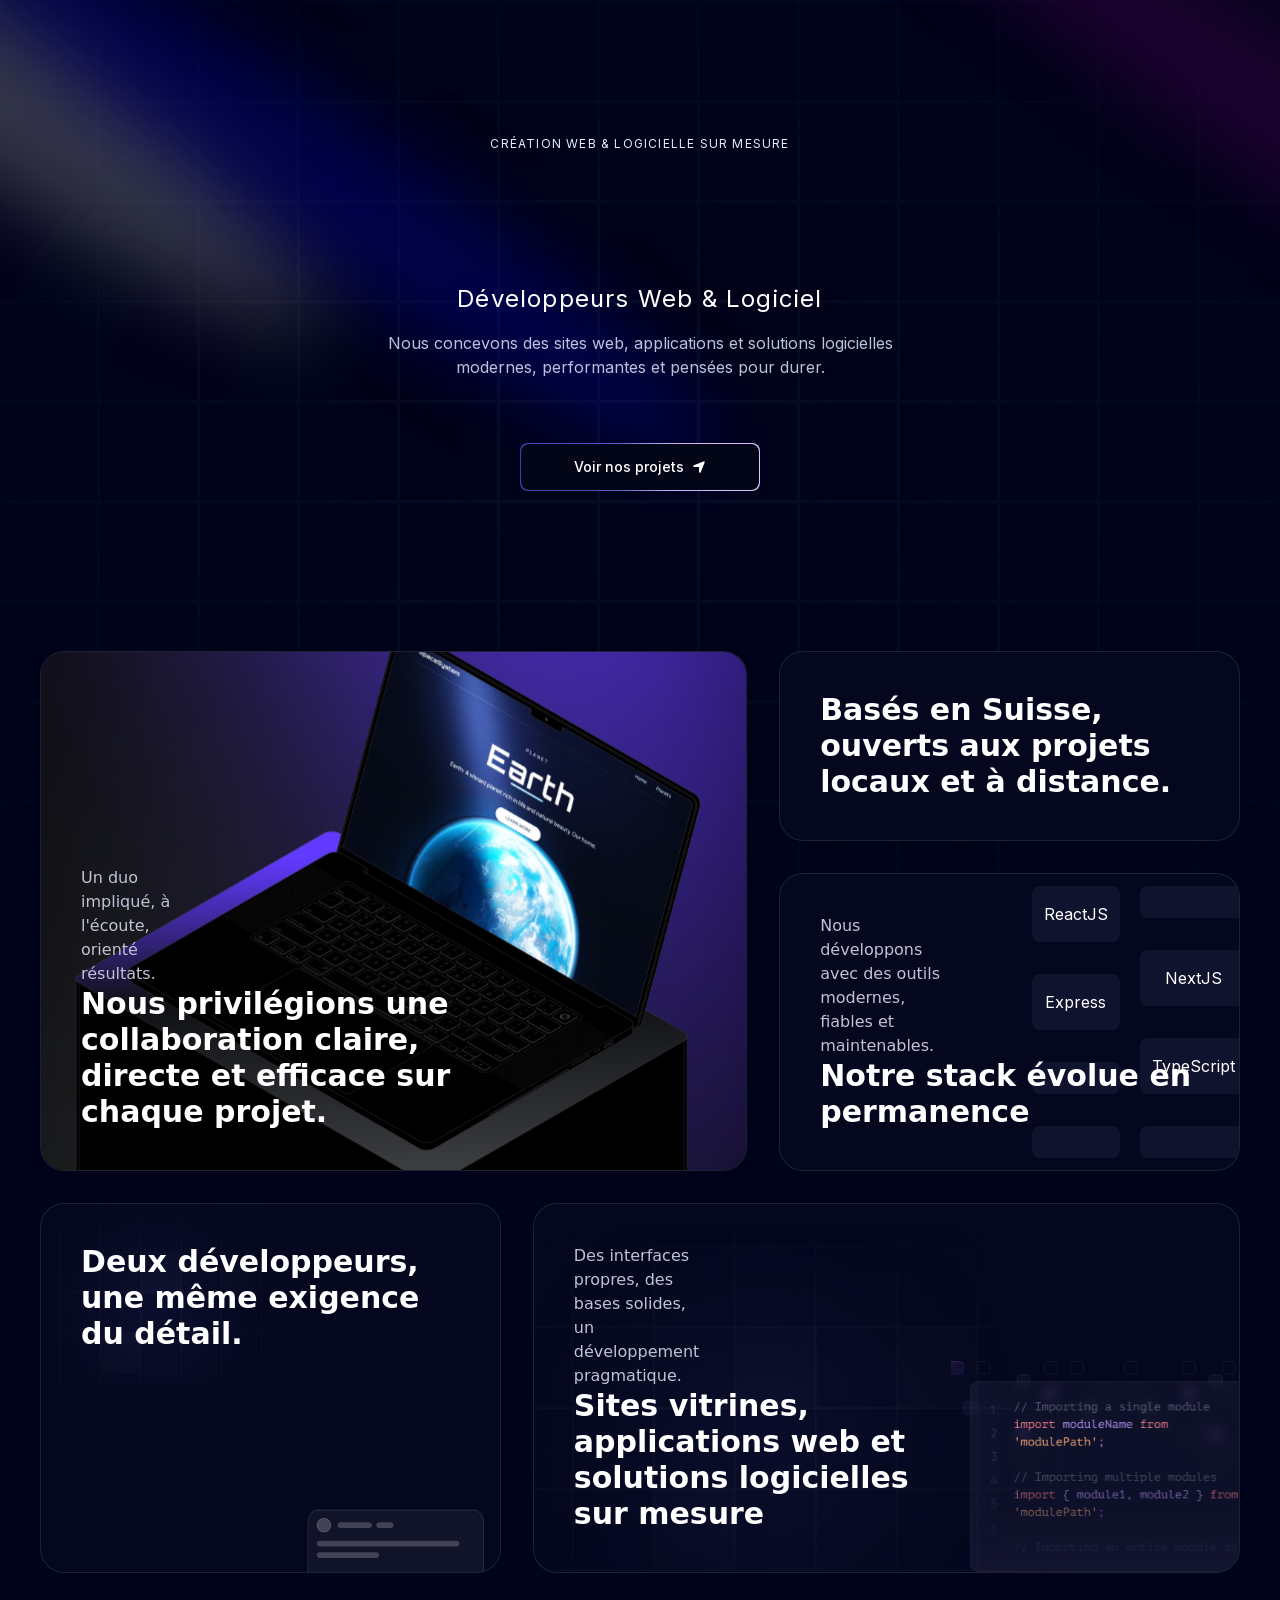
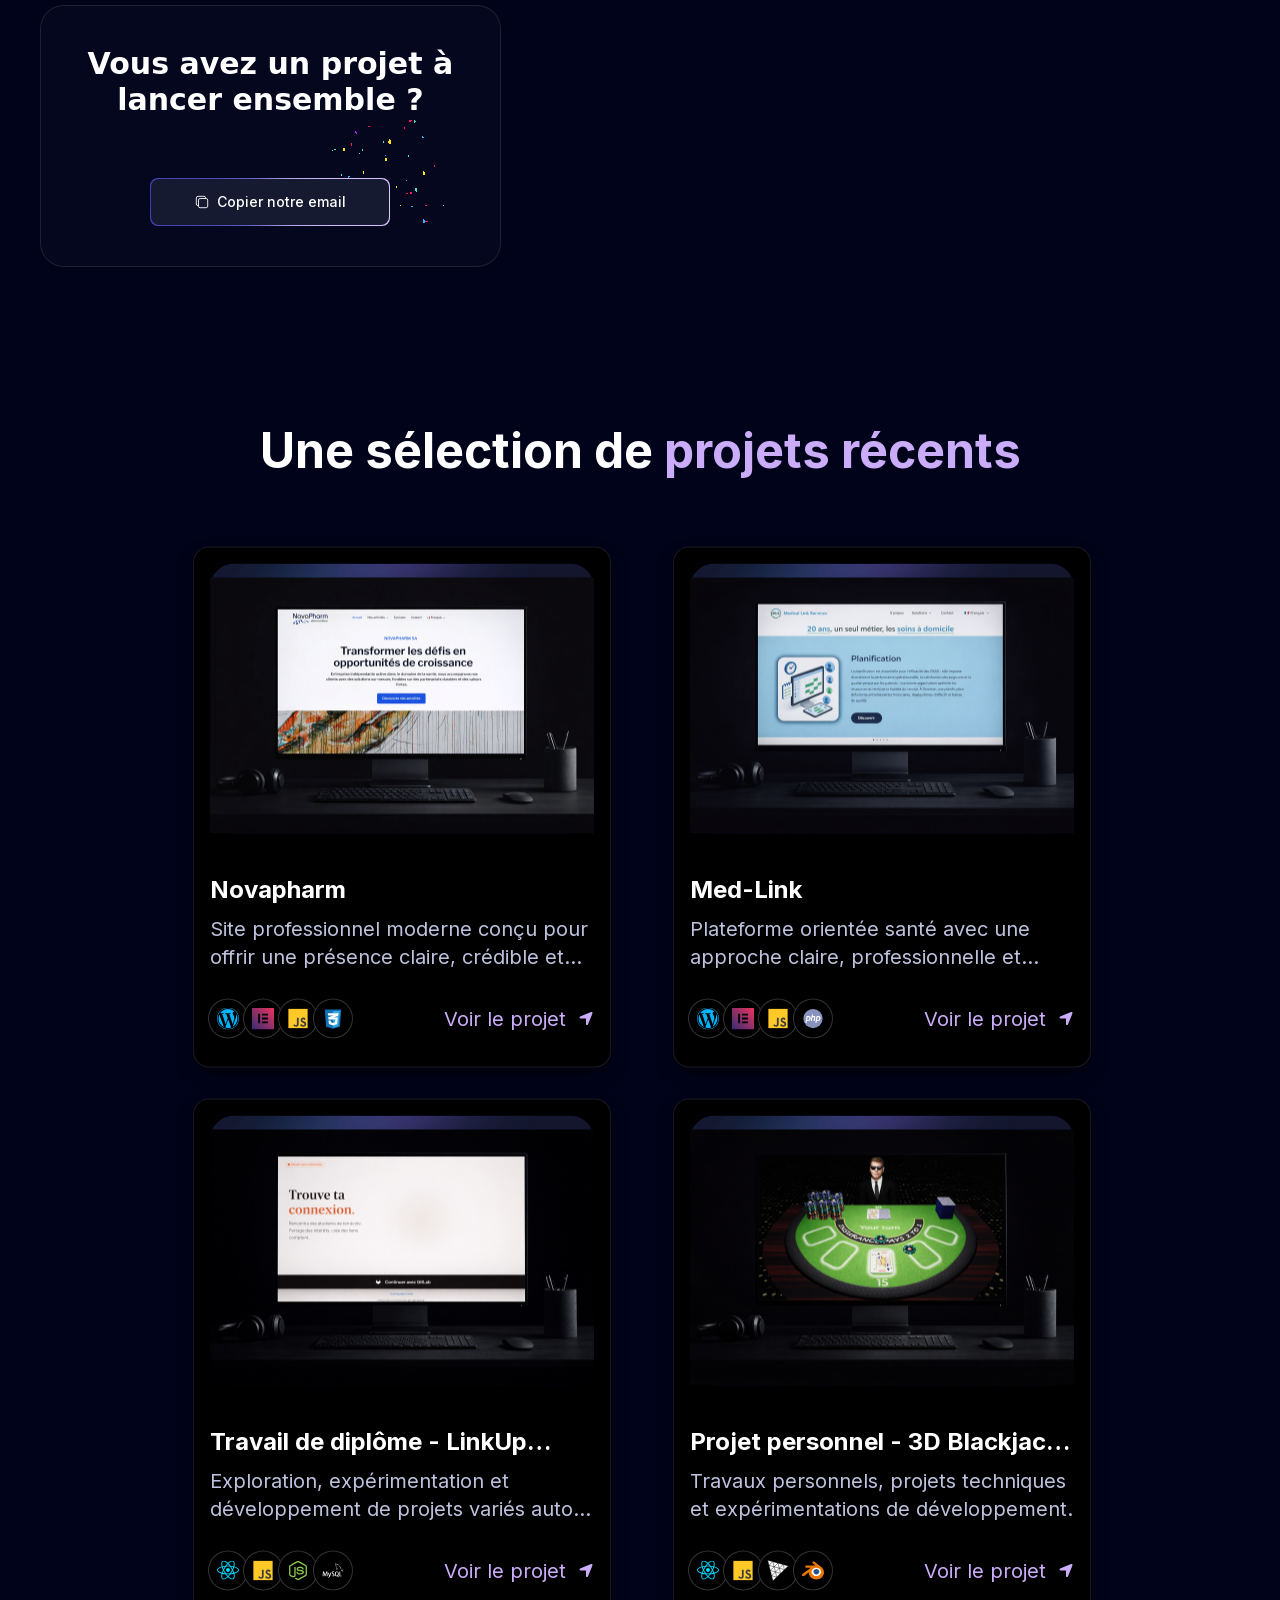
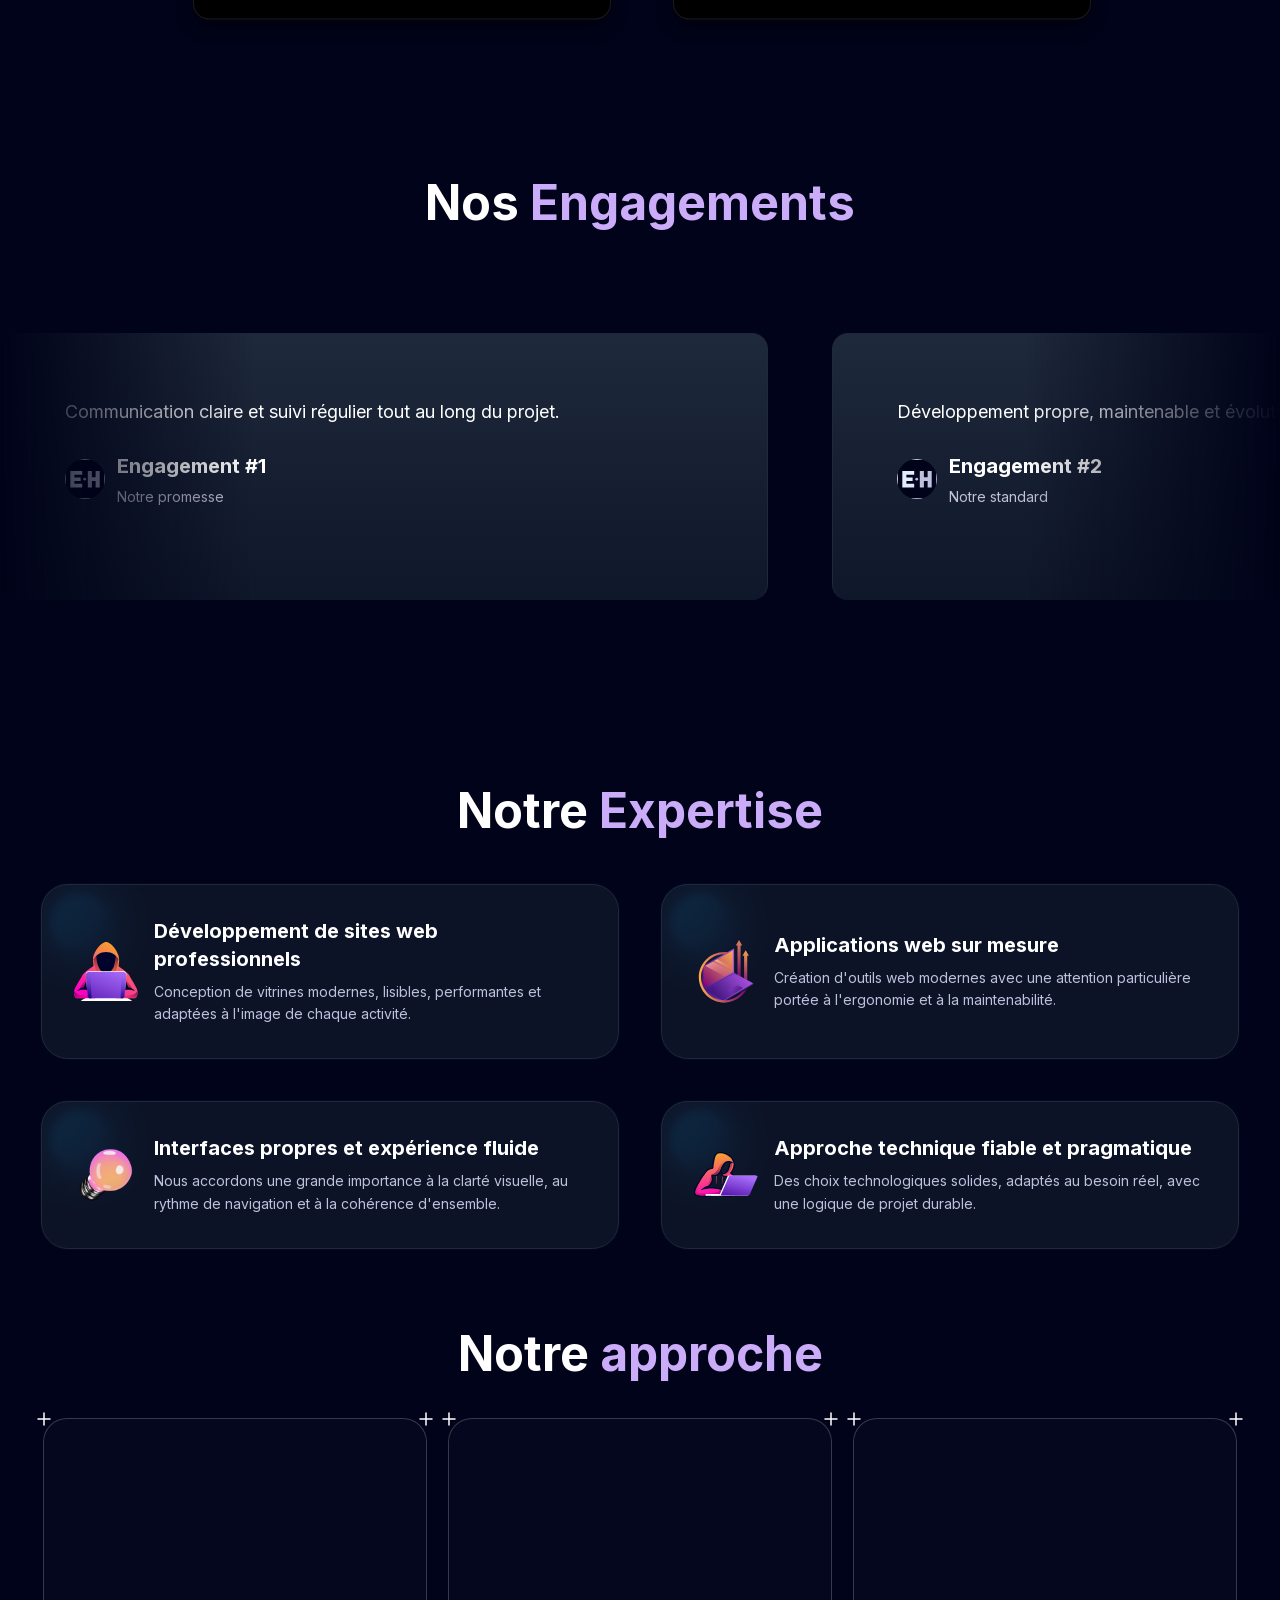
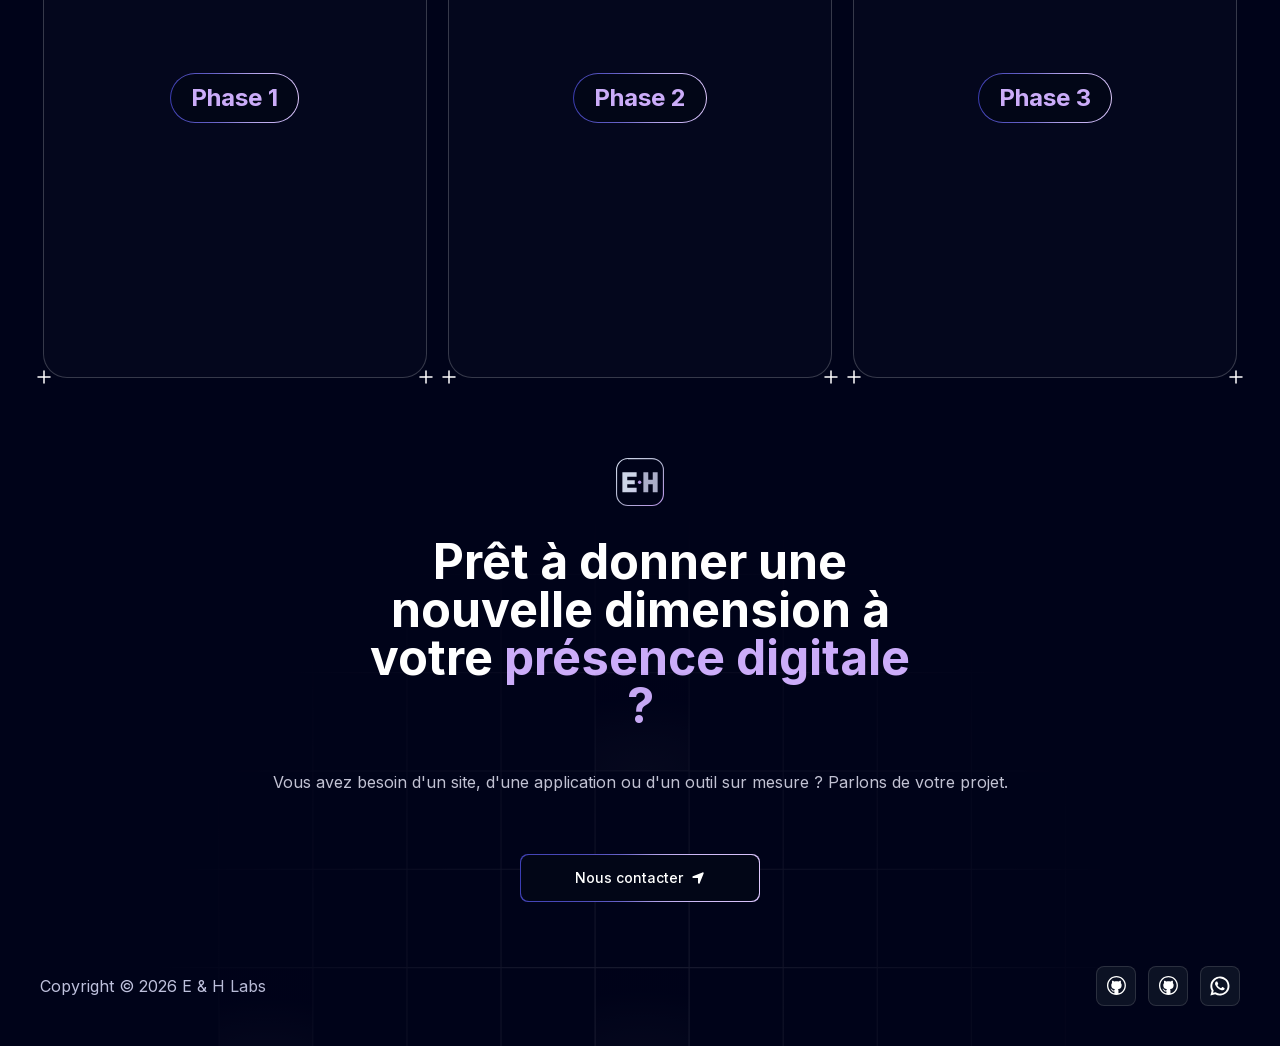
==== commit a39822f1: "Updates" ====
--- a/index.html
+++ b/index.html
@@ -1,4 +1,4 @@
-<!DOCTYPE html><!--k6H9QJ4JrlSfMc6c_7HSq--><html lang="fr" class="dark"><head><meta charSet="utf-8"/><meta name="viewport" content="width=device-width, initial-scale=1"/><link rel="preload" href="/agency/_next/static/media/83afe278b6a6bb3c-s.p.3a6ba036.woff2" as="font" crossorigin="" type="font/woff2"/><link rel="preload" as="image" href="/agency/public/favicon.svg"/><link rel="preload" as="image" href="/agency/public/b1.svg"/><link rel="preload" as="image" href="/agency/public/grid.svg"/><link rel="preload" as="image" href="/agency/public/b4.svg"/><link rel="preload" as="image" href="/agency/public/b5.svg"/><link rel="preload" as="image" href="/agency/public/confetti.gif"/><link rel="preload" as="image" href="/agency/public/bg.png"/><link rel="preload" as="image" href="/agency/public/nova1.png"/><link rel="preload" as="image" href="/agency/public/wordpress-logo-svgrepo-com.svg"/><link rel="preload" as="image" href="/agency/public/elementor-icon.svg"/><link rel="stylesheet" href="/agency/_next/static/chunks/4ba60d38734aea9a.css" data-precedence="next"/><link rel="preload" as="script" fetchPriority="low" href="/agency/_next/static/chunks/465f799faf41e6df.js"/><script src="/agency/_next/static/chunks/806bdb8e4a6a9b95.js" async=""></script><script src="/agency/_next/static/chunks/edf728ade32a04ce.js" async=""></script><script src="/agency/_next/static/chunks/540c7ba3ac07ce80.js" async=""></script><script src="/agency/_next/static/chunks/turbopack-c97c49ae17ae7a36.js" async=""></script><script src="/agency/_next/static/chunks/ff1a16fafef87110.js" async=""></script><script src="/agency/_next/static/chunks/d2be314c3ece3fbe.js" async=""></script><script src="/agency/_next/static/chunks/4534386b52581134.js" async=""></script><link rel="preload" href="/agency/public/exp1.svg" as="image"/><link rel="preload" href="/agency/public/exp2.svg" as="image"/><link rel="preload" href="/agency/public/exp3.svg" as="image"/><link rel="preload" href="/agency/public/exp4.svg" as="image"/><link rel="preload" href="/agency/public/footer-grid.svg" as="image"/><link rel="preload" href="/agency/public/git.svg" as="image"/><link rel="preload" href="/agency/public/wha.svg" as="image"/><link rel="preload" as="image" href="/agency/public/js-svgrepo-com.svg"/><link rel="preload" as="image" href="/agency/public/css-3-svgrepo-com.svg"/><link rel="preload" as="image" href="/agency/public/medlink1.png"/><link rel="preload" as="image" href="/agency/public/php-svgrepo-com.svg"/><link rel="preload" as="image" href="/agency/public/linkup.png"/><link rel="preload" as="image" href="/agency/public/re.svg"/><link rel="preload" as="image" href="/agency/public/node-js-svgrepo-com.svg"/><link rel="preload" as="image" href="/agency/public/mysql-svgrepo-com.svg"/><link rel="preload" as="image" href="/agency/public/blackjack1.png"/><link rel="preload" as="image" href="/agency/public/three.svg"/><link rel="preload" as="image" href="/agency/public/blender-svgrepo-com.svg"/><meta name="next-size-adjust" content=""/><title>E &amp; H Labs — Développeurs Web &amp; Logiciel</title><meta name="description" content="E &amp; H Labs est un duo de développeurs passionnés qui conçoit des sites web, applications et solutions logicielles sur mesure."/><link rel="icon" href="/agency/public/favicon.svg"/><script src="/agency/_next/static/chunks/a6dad97d9634a72d.js" noModule=""></script></head><body class="inter_5972bc34-module__OU16Qa__className"><div hidden=""><!--$--><!--/$--></div><main class="relative bg-black-100 flex justify-center items-center flex-col overflow-hidden mx-auto sm:px-10 px-5"><div class="max-w-7xl w-full"><div class="flex max-w-fit md:min-w-[70vw] lg:min-w-fit fixed z-[5000] top-8 inset-x-0 mx-auto px-6 py-3 rounded-xl items-center justify-between gap-6" style="backdrop-filter:blur(16px) saturate(180%);background-color:rgba(17, 25, 40, 0.85);border:1px solid rgba(255, 255, 255, 0.12);opacity:0;transform:translateY(-20px)"><a class="flex-shrink-0" href="/agency"><img src="/agency/public/favicon.svg" alt="E &amp; H Labs" class="h-7 w-auto"/></a><div class="flex items-center gap-6"><a class="hidden sm:block text-sm font-medium text-neutral-300 hover:text-white transition-colors duration-200 cursor-pointer" href="#about">À propos</a><a class="hidden sm:block text-sm font-medium text-neutral-300 hover:text-white transition-colors duration-200 cursor-pointer" href="#projects">Projets</a><a class="hidden sm:block text-sm font-medium text-neutral-300 hover:text-white transition-colors duration-200 cursor-pointer" href="#testimonials">Références</a><a class="border text-sm font-medium border-white/[0.2] text-white px-4 py-1.5 rounded-full hover:border-purple/60 hover:text-purple transition-colors duration-200 relative" href="#contact"><span>Contact</span><span class="absolute inset-x-0 w-1/2 mx-auto -bottom-px bg-gradient-to-r from-transparent via-purple to-transparent h-px opacity-60"></span></a></div></div><div class="pb-10 pt-24"><div><svg class="animate-spotlight pointer-events-none absolute z-[1] w-[138%] lg:w-[84%] opacity-0 -top-40 -left-10 md:-left-32 md:-top-20 h-screen" xmlns="http://www.w3.org/2000/svg" viewBox="0 0 3787 2842" fill="none"><g filter="url(#filter)"><ellipse cx="1924.71" cy="273.501" rx="1924.71" ry="273.501" transform="matrix(-0.822377 -0.568943 -0.568943 0.822377 3631.88 2291.09)" fill="white" fill-opacity="0.21"></ellipse></g><defs><filter id="filter" x="0.860352" y="0.838989" width="3785.16" height="2840.26" filterUnits="userSpaceOnUse" color-interpolation-filters="sRGB"><feFlood flood-opacity="0" result="BackgroundImageFix"></feFlood><feBlend mode="normal" in="SourceGraphic" in2="BackgroundImageFix" result="shape"></feBlend><feGaussianBlur stdDeviation="151" result="effect1_foregroundBlur_1065_8"></feGaussianBlur></filter></defs></svg><svg class="animate-spotlight pointer-events-none absolute z-[1] lg:w-[84%] opacity-0 h-[80vh] w-[50vw] top-10 left-full" xmlns="http://www.w3.org/2000/svg" viewBox="0 0 3787 2842" fill="none"><g filter="url(#filter)"><ellipse cx="1924.71" cy="273.501" rx="1924.71" ry="273.501" transform="matrix(-0.822377 -0.568943 -0.568943 0.822377 3631.88 2291.09)" fill="purple" fill-opacity="0.21"></ellipse></g><defs><filter id="filter" x="0.860352" y="0.838989" width="3785.16" height="2840.26" filterUnits="userSpaceOnUse" color-interpolation-filters="sRGB"><feFlood flood-opacity="0" result="BackgroundImageFix"></feFlood><feBlend mode="normal" in="SourceGraphic" in2="BackgroundImageFix" result="shape"></feBlend><feGaussianBlur stdDeviation="151" result="effect1_foregroundBlur_1065_8"></feGaussianBlur></filter></defs></svg><svg class="animate-spotlight pointer-events-none absolute z-[1] lg:w-[84%] opacity-0 left-80 top-28 h-[80vh] w-[50vw]" xmlns="http://www.w3.org/2000/svg" viewBox="0 0 3787 2842" fill="none"><g filter="url(#filter)"><ellipse cx="1924.71" cy="273.501" rx="1924.71" ry="273.501" transform="matrix(-0.822377 -0.568943 -0.568943 0.822377 3631.88 2291.09)" fill="blue" fill-opacity="0.21"></ellipse></g><defs><filter id="filter" x="0.860352" y="0.838989" width="3785.16" height="2840.26" filterUnits="userSpaceOnUse" color-interpolation-filters="sRGB"><feFlood flood-opacity="0" result="BackgroundImageFix"></feFlood><feBlend mode="normal" in="SourceGraphic" in2="BackgroundImageFix" result="shape"></feBlend><feGaussianBlur stdDeviation="151" result="effect1_foregroundBlur_1065_8"></feGaussianBlur></filter></defs></svg></div><div class="h-screen w-full dark:bg-black-100 bg-white dark:bg-grid-white/[0.03] bg-grid-black/[0.2] absolute top-0 left-0 flex items-center justify-center"><div class="absolute pointer-events-none inset-0 flex items-center justify-center dark:bg-black-100 bg-white [mask-image:radial-gradient(ellipse_at_center,transparent_20%,black)]"></div></div><div class="flex justify-center relative my-10 z-10"><div class="max-w-[89vw] md:max-w-2xl lg:max-w-[60vw] flex flex-col items-center justify-center gap-4"><p class="uppercase tracking-widest text-xs text-center text-blue-100 max-w-80">Création web &amp; logicielle sur mesure</p><div class="font-bold text-center text-[40px] md:text-5xl lg:text-6xl"><div class="mt-4"><div class="dark:text-white text-black leading-snug tracking-wide"><div><span class="dark:text-white text-black opacity-0" style="filter:blur(10px)">E<!-- --> </span><span class="dark:text-white text-black opacity-0" style="filter:blur(10px)">&amp;<!-- --> </span><span class="dark:text-white text-black opacity-0" style="filter:blur(10px)">H<!-- --> </span><span class="dark:text-white text-black opacity-0" style="filter:blur(10px)">Labs<!-- --> </span></div></div></div></div><p class="text-center md:tracking-wider text-sm md:text-lg lg:text-2xl">Développeurs Web &amp; Logiciel</p><p class="text-center text-white-100 text-sm md:text-base max-w-lg">Nous concevons des sites web, applications et solutions logicielles modernes, performantes et pensées pour durer.</p><div class="mt-2"><a href="#projects"><button class="relative inline-flex h-12 w-full overflow-hidden rounded-lg p-[1px] focus:outline-none md:w-60 md:mt-10"><span class="absolute inset-[-1000%] animate-[spin_2s_linear_infinite] bg-[conic-gradient(from_90deg_at_50%_50%,#E2CBFF_0%,#393BB2_50%,#E2CBFF_100%)]"></span><span class="inline-flex h-full w-full cursor-pointer items-center justify-center rounded-lg
-             bg-slate-950 px-7 text-sm font-medium text-white backdrop-blur-3xl gap-2 undefined">Voir nos projets<svg stroke="currentColor" fill="currentColor" stroke-width="0" viewBox="0 0 448 512" height="1em" width="1em" xmlns="http://www.w3.org/2000/svg"><path d="M429.6 92.1c4.9-11.9 2.1-25.6-7-34.7s-22.8-11.9-34.7-7l-352 144c-14.2 5.8-22.2 20.8-19.3 35.8s16.1 25.8 31.4 25.8l176 0 0 176c0 15.3 10.8 28.4 25.8 31.4s30-5.1 35.8-19.3l144-352z"></path></svg></span></button></a></div></div></div></div><section id="about"><div class="grid grid-cols-1 md:grid-cols-6 lg:grid-cols-5 md:grid-row-7 gap-4 lg:gap-8 mx-auto w-full py-20"><div class="row-span-1 relative overflow-hidden rounded-3xl border border-white/[0.1] group/bento hover:shadow-xl transition duration-200 shadow-input dark:shadow-none justify-between flex flex-col space-y-4 lg:col-span-3 md:col-span-6 md:row-span-4 lg:min-h-[40vh]" style="background:rgb(4,7,29);background-color:linear-gradient(90deg, rgba(4,7,29,1) 0%, rgba(12,14,35,1) 100%)"><div class="false h-full"><div class="w-full h-full absolute"><img src="/agency/public/b1.svg" alt="/agency/public/b1.svg" class="w-full h-full object-cover object-center"/></div><div class="absolute right-0 -bottom-5 false"></div><div class="justify-end group-hover/bento:translate-x-2 transition duration-200 relative md:h-full min-h-40 flex flex-col p-5 lg:p-10"><div class="font-sans font-extralight md:max-w-32 md:text-xs lg:text-base text-sm text-[#C1C2D3] z-10">Un duo impliqué, à l&#x27;écoute, orienté résultats.</div><div class="font-sans text-lg lg:text-3xl max-w-96 font-bold z-10">Nous privilégions une collaboration claire, directe et efficace sur chaque projet.</div></div></div></div><div class="row-span-1 relative overflow-hidden rounded-3xl border border-white/[0.1] group/bento hover:shadow-xl transition duration-200 shadow-input dark:shadow-none justify-between flex flex-col space-y-4 lg:col-span-2 md:col-span-3 md:row-span-2" style="background:rgb(4,7,29);background-color:linear-gradient(90deg, rgba(4,7,29,1) 0%, rgba(12,14,35,1) 100%)"><div class="false h-full"><div class="w-full h-full absolute"></div><div class="absolute right-0 -bottom-5 false"></div><div class="justify-start group-hover/bento:translate-x-2 transition duration-200 relative md:h-full min-h-40 flex flex-col p-5 lg:p-10"><div class="font-sans font-extralight md:max-w-32 md:text-xs lg:text-base text-sm text-[#C1C2D3] z-10"></div><div class="font-sans text-lg lg:text-3xl max-w-96 font-bold z-10">Basés en Suisse, ouverts aux projets locaux et à distance.</div></div></div></div><div class="row-span-1 relative overflow-hidden rounded-3xl border border-white/[0.1] group/bento hover:shadow-xl transition duration-200 shadow-input dark:shadow-none justify-between flex flex-col space-y-4 lg:col-span-2 md:col-span-3 md:row-span-2" style="background:rgb(4,7,29);background-color:linear-gradient(90deg, rgba(4,7,29,1) 0%, rgba(12,14,35,1) 100%)"><div class="false h-full"><div class="w-full h-full absolute"></div><div class="absolute right-0 -bottom-5 false"></div><div class="justify-center group-hover/bento:translate-x-2 transition duration-200 relative md:h-full min-h-40 flex flex-col p-5 lg:p-10"><div class="font-sans font-extralight md:max-w-32 md:text-xs lg:text-base text-sm text-[#C1C2D3] z-10">Nous développons avec des outils modernes, fiables et maintenables.</div><div class="font-sans text-lg lg:text-3xl max-w-96 font-bold z-10">Notre stack évolue en permanence</div><div class="flex gap-1 lg:gap-5 w-fit absolute -right-3 lg:-right-2"><div class="flex flex-col gap-3 md:gap-3 lg:gap-8"><span class="lg:py-4 lg:px-3 py-2 px-3 text-xs lg:text-base opacity-50 lg:opacity-100 rounded-lg text-center bg-[#10132E]">ReactJS</span><span class="lg:py-4 lg:px-3 py-2 px-3 text-xs lg:text-base opacity-50 lg:opacity-100 rounded-lg text-center bg-[#10132E]">Express</span><span class="lg:py-4 lg:px-3 py-2 px-3 text-xs lg:text-base opacity-50 lg:opacity-100 rounded-lg text-center bg-[#10132E]">      </span><span class="lg:py-4 lg:px-3 py-4 px-3 rounded-lg text-center bg-[#10132E]"></span></div><div class="flex flex-col gap-3 md:gap-3 lg:gap-8"><span class="lg:py-4 lg:px-3 py-4 px-3 rounded-lg text-center bg-[#10132E]"></span><span class="lg:py-4 lg:px-3 py-2 px-3 text-xs lg:text-base opacity-50 lg:opacity-100 rounded-lg text-center bg-[#10132E]">NextJS</span><span class="lg:py-4 lg:px-3 py-2 px-3 text-xs lg:text-base opacity-50 lg:opacity-100 rounded-lg text-center bg-[#10132E]">TypeScript</span><span class="lg:py-4 lg:px-3 py-2 px-3 text-xs lg:text-base opacity-50 lg:opacity-100 rounded-lg text-center bg-[#10132E]"></span></div></div></div></div></div><div class="row-span-1 relative overflow-hidden rounded-3xl border border-white/[0.1] group/bento hover:shadow-xl transition duration-200 shadow-input dark:shadow-none justify-between flex flex-col space-y-4 lg:col-span-2 md:col-span-3 md:row-span-1" style="background:rgb(4,7,29);background-color:linear-gradient(90deg, rgba(4,7,29,1) 0%, rgba(12,14,35,1) 100%)"><div class="false h-full"><div class="w-full h-full absolute"><img src="/agency/public/grid.svg" alt="/agency/public/grid.svg" class="object-cover object-center"/></div><div class="absolute right-0 -bottom-5 false"><img src="/agency/public/b4.svg" alt="/agency/public/b4.svg" class="object-cover object-center w-full h-full"/></div><div class="justify-start group-hover/bento:translate-x-2 transition duration-200 relative md:h-full min-h-40 flex flex-col p-5 lg:p-10"><div class="font-sans font-extralight md:max-w-32 md:text-xs lg:text-base text-sm text-[#C1C2D3] z-10"></div><div class="font-sans text-lg lg:text-3xl max-w-96 font-bold z-10">Deux développeurs, une même exigence du détail.</div></div></div></div><div class="row-span-1 relative overflow-hidden rounded-3xl border border-white/[0.1] group/bento hover:shadow-xl transition duration-200 shadow-input dark:shadow-none justify-between flex flex-col space-y-4 md:col-span-3 md:row-span-1" style="background:rgb(4,7,29);background-color:linear-gradient(90deg, rgba(4,7,29,1) 0%, rgba(12,14,35,1) 100%)"><div class="false h-full"><div class="w-full h-full absolute"><img src="/agency/public/b5.svg" alt="/agency/public/b5.svg" class="absolute right-0 bottom-0 md:w-72 w-60 object-cover object-center"/></div><div class="absolute right-0 -bottom-5 w-full opacity-80"><img src="/agency/public/grid.svg" alt="/agency/public/grid.svg" class="object-cover object-center w-full h-full"/></div><div class="justify-start group-hover/bento:translate-x-2 transition duration-200 relative md:h-full min-h-40 flex flex-col p-5 lg:p-10"><div class="font-sans font-extralight md:max-w-32 md:text-xs lg:text-base text-sm text-[#C1C2D3] z-10">Des interfaces propres, des bases solides, un développement pragmatique.</div><div class="font-sans text-lg lg:text-3xl max-w-96 font-bold z-10">Sites vitrines, applications web et solutions logicielles sur mesure</div></div></div></div><div class="row-span-1 relative overflow-hidden rounded-3xl border border-white/[0.1] group/bento hover:shadow-xl transition duration-200 shadow-input dark:shadow-none justify-between flex flex-col space-y-4 lg:col-span-2 md:col-span-3 md:row-span-1" style="background:rgb(4,7,29);background-color:linear-gradient(90deg, rgba(4,7,29,1) 0%, rgba(12,14,35,1) 100%)"><div class="flex justify-center h-full"><div class="w-full h-full absolute"></div><div class="absolute right-0 -bottom-5 false"></div><div class="absolute inset-0 overflow-hidden bg-[linear-gradient(40deg,var(--gradient-background-start),var(--gradient-background-end))]"><svg class="hidden"><defs><filter id="blurMe"><feGaussianBlur in="SourceGraphic" stdDeviation="10" result="blur"></feGaussianBlur><feColorMatrix in="blur" mode="matrix" values="1 0 0 0 0  0 1 0 0 0  0 0 1 0 0  0 0 0 18 -8" result="goo"></feColorMatrix><feBlend in="SourceGraphic" in2="goo"></feBlend></filter></defs></svg><div class=""><div class="absolute z-50 inset-0 flex items-center justify-center text-white font-bold px-4 pointer-events-none text-3xl text-center md:text-4xl lg:text-7xl"></div></div><div class="gradients-container h-full w-full blur-lg [filter:url(#blurMe)_blur(40px)]"><div class="absolute [background:radial-gradient(circle_at_center,_var(--first-color)_0,_var(--first-color)_50%)_no-repeat] [mix-blend-mode:var(--blending-value)] w-[var(--size)] h-[var(--size)] top-[calc(50%-var(--size)/2)] left-[calc(50%-var(--size)/2)] [transform-origin:center_center] animate-first opacity-100"></div><div class="absolute [background:radial-gradient(circle_at_center,_rgba(var(--second-color),_0.8)_0,_rgba(var(--second-color),_0)_50%)_no-repeat] [mix-blend-mode:var(--blending-value)] w-[var(--size)] h-[var(--size)] top-[calc(50%-var(--size)/2)] left-[calc(50%-var(--size)/2)] [transform-origin:calc(50%-400px)] animate-second opacity-100"></div><div class="absolute [background:radial-gradient(circle_at_center,_rgba(var(--third-color),_0.8)_0,_rgba(var(--third-color),_0)_50%)_no-repeat] [mix-blend-mode:var(--blending-value)] w-[var(--size)] h-[var(--size)] top-[calc(50%-var(--size)/2)] left-[calc(50%-var(--size)/2)] [transform-origin:calc(50%+400px)] animate-third opacity-100"></div><div class="absolute [background:radial-gradient(circle_at_center,_rgba(var(--fourth-color),_0.8)_0,_rgba(var(--fourth-color),_0)_50%)_no-repeat] [mix-blend-mode:var(--blending-value)] w-[var(--size)] h-[var(--size)] top-[calc(50%-var(--size)/2)] left-[calc(50%-var(--size)/2)] [transform-origin:calc(50%-200px)_calc(50%+200px)] animate-fourth opacity-70"></div><div class="absolute [background:radial-gradient(circle_at_center,_rgba(var(--fifth-color),_0.8)_0,_rgba(var(--fifth-color),_0)_50%)_no-repeat] [mix-blend-mode:var(--blending-value)] w-[var(--size)] h-[var(--size)] top-[calc(50%-var(--size)/2)] left-[calc(50%-var(--size)/2)] [transform-origin:calc(50%-800px)_calc(50%+200px)] animate-fifth opacity-100"></div><div class="absolute [background:radial-gradient(circle_at_center,_rgba(var(--pointer-color),_0.8)_0,_rgba(var(--pointer-color),_0)_50%)_no-repeat] [mix-blend-mode:var(--blending-value)] w-full h-full -top-1/2 -left-1/2 opacity-70"></div></div></div><div class="justify-center md:max-w-full max-w-60 text-center group-hover/bento:translate-x-2 transition duration-200 relative md:h-full min-h-40 flex flex-col p-5 lg:p-10"><div class="font-sans font-extralight md:max-w-32 md:text-xs lg:text-base text-sm text-[#C1C2D3] z-10"></div><div class="font-sans text-lg lg:text-3xl max-w-96 font-bold z-10">Vous avez un projet à lancer ensemble ?</div><div class="mt-5 relative"><div class="absolute -bottom-5 right-0"><img src="/agency/public/confetti.gif" alt="confetti"/></div><button class="relative inline-flex h-12 w-full overflow-hidden rounded-lg p-[1px] focus:outline-none md:w-60 md:mt-10"><span class="absolute inset-[-1000%] animate-[spin_2s_linear_infinite] bg-[conic-gradient(from_90deg_at_50%_50%,#E2CBFF_0%,#393BB2_50%,#E2CBFF_100%)]"></span><span class="inline-flex h-full w-full cursor-pointer items-center justify-center rounded-lg
-             bg-slate-950 px-7 text-sm font-medium text-white backdrop-blur-3xl gap-2 !bg-[#161A31]"><svg stroke="currentColor" fill="currentColor" stroke-width="0" viewBox="0 0 512 512" height="1em" width="1em" xmlns="http://www.w3.org/2000/svg"><rect width="336" height="336" x="128" y="128" fill="none" stroke-linejoin="round" stroke-width="32" rx="57" ry="57"></rect><path fill="none" stroke-linecap="round" stroke-linejoin="round" stroke-width="32" d="m383.5 128 .5-24a56.16 56.16 0 0 0-56-56H112a64.19 64.19 0 0 0-64 64v216a56.16 56.16 0 0 0 56 56h24"></path></svg>Copier notre email</span></button></div></div></div></div></div></section><div class="py-20" id="projects"><h1 class="heading">Une sélection de<!-- --> <span class="text-purple">projets récents</span></h1><div class="flex flex-wrap items-center justify-center p-4 gap-x-24 gap-y-8 mt-10"><div class="lg:min-h-[32.5rem] h-[25rem] flex items-center justify-center sm:w-96 w-[80vw]"><div class="relative group/pin z-50 cursor-pointer"><div style="perspective:1000px;transform:rotateX(70deg) translateZ(0deg)" class="absolute left-1/2 top-1/2 ml-[0.09375rem] mt-4 -translate-x-1/2 -translate-y-1/2"><div style="transform:translate(-50%,-50%) rotateX(0deg)" class="absolute left-1/2 p-4 top-1/2 flex justify-start items-start rounded-2xl shadow-[0_8px_16px_rgb(0_0_0/0.4)] bg-black border border-white/[0.1] group-hover/pin:border-white/[0.2] transition duration-700 overflow-hidden"><div class="relative z-50"><div class="relative flex items-center justify-center sm:w-96 w-[80vw] overflow-hidden h-[20vh] lg:h-[30vh] mb-10"><div class="relative w-full h-full overflow-hidden lg:rounded-3xl" style="background-color:#13162D"><img src="/agency/public/bg.png" alt="bgimg"/></div><img src="/agency/public/nova1.png" alt="cover" class="z-10 absolute bottom-0"/></div><h1 class="font-bold lg:text-2xl md:text-xl text-base line-clamp-1">Novapharm</h1><p class="lg:text-xl lg:font-normal font-light text-sm line-clamp-2" style="color:#BEC1DD;margin:1vh 0">Site professionnel moderne conçu pour offrir une présence claire, crédible et structurée.</p><div class="flex items-center justify-between mt-7 mb-3"><div class="flex items-center"><div class="border border-white/[.2] rounded-full bg-black lg:w-10 lg:h-10 w-8 h-8 flex justify-center items-center" style="transform:translateX(-2px)"><img src="/agency/public/wordpress-logo-svgrepo-com.svg" alt="icon5" class="p-2"/></div><div class="border border-white/[.2] rounded-full bg-black lg:w-10 lg:h-10 w-8 h-8 flex justify-center items-center" style="transform:translateX(-7px)"><img src="/agency/public/elementor-icon.svg" alt="icon5" class="p-2"/></div><div class="border border-white/[.2] rounded-full bg-black lg:w-10 lg:h-10 w-8 h-8 flex justify-center items-center" style="transform:translateX(-12px)"><img src="/agency/public/js-svgrepo-com.svg" alt="icon5" class="p-2"/></div><div class="border border-white/[.2] rounded-full bg-black lg:w-10 lg:h-10 w-8 h-8 flex justify-center items-center" style="transform:translateX(-17px)"><img src="/agency/public/css-3-svgrepo-com.svg" alt="icon5" class="p-2"/></div></div><div class="flex justify-center items-center"><p class="flex lg:text-xl md:text-xs text-sm text-purple">Voir le projet</p><svg stroke="currentColor" fill="currentColor" stroke-width="0" viewBox="0 0 448 512" class="ms-3" color="#CBACF9" style="color:#CBACF9" height="1em" width="1em" xmlns="http://www.w3.org/2000/svg"><path d="M429.6 92.1c4.9-11.9 2.1-25.6-7-34.7s-22.8-11.9-34.7-7l-352 144c-14.2 5.8-22.2 20.8-19.3 35.8s16.1 25.8 31.4 25.8l176 0 0 176c0 15.3 10.8 28.4 25.8 31.4s30-5.1 35.8-19.3l144-352z"></path></svg></div></div></div></div></div><div class="pointer-events-none w-96 h-80 flex items-center justify-center opacity-0 group-hover/pin:opacity-100 z-[60] transition duration-500"><div class="w-full h-full -mt-7 flex-none inset-0"><div class="absolute top-0 inset-x-0 flex justify-center"><a href="https://novapharm.ch/" target="_blank" class="relative flex space-x-2 items-center z-10 rounded-full bg-zinc-950 py-0.5 px-4 ring-1 ring-white/10"><span class="relative z-20 text-white text-xs font-bold inline-block py-0.5">https://novapharm.ch/</span><span class="absolute -bottom-0 left-[1.125rem] h-px w-[calc(100%-2.25rem)] bg-gradient-to-r from-emerald-400/0 via-emerald-400/90 to-emerald-400/0 transition-opacity duration-500 group-hover/btn:opacity-40"></span></a></div><div style="perspective:1000px;transform:rotateX(70deg) translateZ(0)" class="absolute left-1/2 top-1/2 ml-[0.09375rem] mt-4 -translate-x-1/2 -translate-y-1/2"><div class="absolute left-1/2 top-1/2 h-[11.25rem] w-[11.25rem] rounded-[50%] bg-sky-500/[0.08] shadow-[0_8px_16px_rgb(0_0_0/0.4)]" style="opacity:0;transform:translateX(-50%) translateY(-50%) scale(0)"></div><div class="absolute left-1/2 top-1/2 h-[11.25rem] w-[11.25rem] rounded-[50%] bg-sky-500/[0.08] shadow-[0_8px_16px_rgb(0_0_0/0.4)]" style="opacity:0;transform:translateX(-50%) translateY(-50%) scale(0)"></div><div class="absolute left-1/2 top-1/2 h-[11.25rem] w-[11.25rem] rounded-[50%] bg-sky-500/[0.08] shadow-[0_8px_16px_rgb(0_0_0/0.4)]" style="opacity:0;transform:translateX(-50%) translateY(-50%) scale(0)"></div></div><div class="absolute right-1/2 bottom-1/2 bg-gradient-to-b from-transparent to-cyan-500 translate-y-[14px] w-px h-20 group-hover/pin:h-40 blur-[2px]"></div><div class="absolute right-1/2 bottom-1/2 bg-gradient-to-b from-transparent to-cyan-500 translate-y-[14px] w-px h-20 group-hover/pin:h-40"></div><div class="absolute right-1/2 translate-x-[1.5px] bottom-1/2 bg-cyan-600 translate-y-[14px] w-[4px] h-[4px] rounded-full z-40 blur-[3px]"></div><div class="absolute right-1/2 translate-x-[0.5px] bottom-1/2 bg-cyan-300 translate-y-[14px] w-[2px] h-[2px] rounded-full z-40"></div></div></div></div></div><div class="lg:min-h-[32.5rem] h-[25rem] flex items-center justify-center sm:w-96 w-[80vw]"><div class="relative group/pin z-50 cursor-pointer"><div style="perspective:1000px;transform:rotateX(70deg) translateZ(0deg)" class="absolute left-1/2 top-1/2 ml-[0.09375rem] mt-4 -translate-x-1/2 -translate-y-1/2"><div style="transform:translate(-50%,-50%) rotateX(0deg)" class="absolute left-1/2 p-4 top-1/2 flex justify-start items-start rounded-2xl shadow-[0_8px_16px_rgb(0_0_0/0.4)] bg-black border border-white/[0.1] group-hover/pin:border-white/[0.2] transition duration-700 overflow-hidden"><div class="relative z-50"><div class="relative flex items-center justify-center sm:w-96 w-[80vw] overflow-hidden h-[20vh] lg:h-[30vh] mb-10"><div class="relative w-full h-full overflow-hidden lg:rounded-3xl" style="background-color:#13162D"><img src="/agency/public/bg.png" alt="bgimg"/></div><img src="/agency/public/medlink1.png" alt="cover" class="z-10 absolute bottom-0"/></div><h1 class="font-bold lg:text-2xl md:text-xl text-base line-clamp-1">Med-Link</h1><p class="lg:text-xl lg:font-normal font-light text-sm line-clamp-2" style="color:#BEC1DD;margin:1vh 0">Plateforme orientée santé avec une approche claire, professionnelle et accessible.</p><div class="flex items-center justify-between mt-7 mb-3"><div class="flex items-center"><div class="border border-white/[.2] rounded-full bg-black lg:w-10 lg:h-10 w-8 h-8 flex justify-center items-center" style="transform:translateX(-2px)"><img src="/agency/public/wordpress-logo-svgrepo-com.svg" alt="icon5" class="p-2"/></div><div class="border border-white/[.2] rounded-full bg-black lg:w-10 lg:h-10 w-8 h-8 flex justify-center items-center" style="transform:translateX(-7px)"><img src="/agency/public/elementor-icon.svg" alt="icon5" class="p-2"/></div><div class="border border-white/[.2] rounded-full bg-black lg:w-10 lg:h-10 w-8 h-8 flex justify-center items-center" style="transform:translateX(-12px)"><img src="/agency/public/js-svgrepo-com.svg" alt="icon5" class="p-2"/></div><div class="border border-white/[.2] rounded-full bg-black lg:w-10 lg:h-10 w-8 h-8 flex justify-center items-center" style="transform:translateX(-17px)"><img src="/agency/public/php-svgrepo-com.svg" alt="icon5" class="p-2"/></div></div><div class="flex justify-center items-center"><p class="flex lg:text-xl md:text-xs text-sm text-purple">Voir le projet</p><svg stroke="currentColor" fill="currentColor" stroke-width="0" viewBox="0 0 448 512" class="ms-3" color="#CBACF9" style="color:#CBACF9" height="1em" width="1em" xmlns="http://www.w3.org/2000/svg"><path d="M429.6 92.1c4.9-11.9 2.1-25.6-7-34.7s-22.8-11.9-34.7-7l-352 144c-14.2 5.8-22.2 20.8-19.3 35.8s16.1 25.8 31.4 25.8l176 0 0 176c0 15.3 10.8 28.4 25.8 31.4s30-5.1 35.8-19.3l144-352z"></path></svg></div></div></div></div></div><div class="pointer-events-none w-96 h-80 flex items-center justify-center opacity-0 group-hover/pin:opacity-100 z-[60] transition duration-500"><div class="w-full h-full -mt-7 flex-none inset-0"><div class="absolute top-0 inset-x-0 flex justify-center"><a href="https://www.med-link.org/" target="_blank" class="relative flex space-x-2 items-center z-10 rounded-full bg-zinc-950 py-0.5 px-4 ring-1 ring-white/10"><span class="relative z-20 text-white text-xs font-bold inline-block py-0.5">https://www.med-link.org/</span><span class="absolute -bottom-0 left-[1.125rem] h-px w-[calc(100%-2.25rem)] bg-gradient-to-r from-emerald-400/0 via-emerald-400/90 to-emerald-400/0 transition-opacity duration-500 group-hover/btn:opacity-40"></span></a></div><div style="perspective:1000px;transform:rotateX(70deg) translateZ(0)" class="absolute left-1/2 top-1/2 ml-[0.09375rem] mt-4 -translate-x-1/2 -translate-y-1/2"><div class="absolute left-1/2 top-1/2 h-[11.25rem] w-[11.25rem] rounded-[50%] bg-sky-500/[0.08] shadow-[0_8px_16px_rgb(0_0_0/0.4)]" style="opacity:0;transform:translateX(-50%) translateY(-50%) scale(0)"></div><div class="absolute left-1/2 top-1/2 h-[11.25rem] w-[11.25rem] rounded-[50%] bg-sky-500/[0.08] shadow-[0_8px_16px_rgb(0_0_0/0.4)]" style="opacity:0;transform:translateX(-50%) translateY(-50%) scale(0)"></div><div class="absolute left-1/2 top-1/2 h-[11.25rem] w-[11.25rem] rounded-[50%] bg-sky-500/[0.08] shadow-[0_8px_16px_rgb(0_0_0/0.4)]" style="opacity:0;transform:translateX(-50%) translateY(-50%) scale(0)"></div></div><div class="absolute right-1/2 bottom-1/2 bg-gradient-to-b from-transparent to-cyan-500 translate-y-[14px] w-px h-20 group-hover/pin:h-40 blur-[2px]"></div><div class="absolute right-1/2 bottom-1/2 bg-gradient-to-b from-transparent to-cyan-500 translate-y-[14px] w-px h-20 group-hover/pin:h-40"></div><div class="absolute right-1/2 translate-x-[1.5px] bottom-1/2 bg-cyan-600 translate-y-[14px] w-[4px] h-[4px] rounded-full z-40 blur-[3px]"></div><div class="absolute right-1/2 translate-x-[0.5px] bottom-1/2 bg-cyan-300 translate-y-[14px] w-[2px] h-[2px] rounded-full z-40"></div></div></div></div></div><div class="lg:min-h-[32.5rem] h-[25rem] flex items-center justify-center sm:w-96 w-[80vw]"><div class="relative group/pin z-50 cursor-pointer"><div style="perspective:1000px;transform:rotateX(70deg) translateZ(0deg)" class="absolute left-1/2 top-1/2 ml-[0.09375rem] mt-4 -translate-x-1/2 -translate-y-1/2"><div style="transform:translate(-50%,-50%) rotateX(0deg)" class="absolute left-1/2 p-4 top-1/2 flex justify-start items-start rounded-2xl shadow-[0_8px_16px_rgb(0_0_0/0.4)] bg-black border border-white/[0.1] group-hover/pin:border-white/[0.2] transition duration-700 overflow-hidden"><div class="relative z-50"><div class="relative flex items-center justify-center sm:w-96 w-[80vw] overflow-hidden h-[20vh] lg:h-[30vh] mb-10"><div class="relative w-full h-full overflow-hidden lg:rounded-3xl" style="background-color:#13162D"><img src="/agency/public/bg.png" alt="bgimg"/></div><img src="/agency/public/linkup.png" alt="cover" class="z-10 absolute bottom-0"/></div><h1 class="font-bold lg:text-2xl md:text-xl text-base line-clamp-1">Travail de diplôme - LinkUp CPNE</h1><p class="lg:text-xl lg:font-normal font-light text-sm line-clamp-2" style="color:#BEC1DD;margin:1vh 0">Exploration, expérimentation et développement de projets variés autour du web et du logiciel.</p><div class="flex items-center justify-between mt-7 mb-3"><div class="flex items-center"><div class="border border-white/[.2] rounded-full bg-black lg:w-10 lg:h-10 w-8 h-8 flex justify-center items-center" style="transform:translateX(-2px)"><img src="/agency/public/re.svg" alt="icon5" class="p-2"/></div><div class="border border-white/[.2] rounded-full bg-black lg:w-10 lg:h-10 w-8 h-8 flex justify-center items-center" style="transform:translateX(-7px)"><img src="/agency/public/js-svgrepo-com.svg" alt="icon5" class="p-2"/></div><div class="border border-white/[.2] rounded-full bg-black lg:w-10 lg:h-10 w-8 h-8 flex justify-center items-center" style="transform:translateX(-12px)"><img src="/agency/public/node-js-svgrepo-com.svg" alt="icon5" class="p-2"/></div><div class="border border-white/[.2] rounded-full bg-black lg:w-10 lg:h-10 w-8 h-8 flex justify-center items-center" style="transform:translateX(-17px)"><img src="/agency/public/mysql-svgrepo-com.svg" alt="icon5" class="p-2"/></div></div><div class="flex justify-center items-center"><p class="flex lg:text-xl md:text-xs text-sm text-purple">Voir le projet</p><svg stroke="currentColor" fill="currentColor" stroke-width="0" viewBox="0 0 448 512" class="ms-3" color="#CBACF9" style="color:#CBACF9" height="1em" width="1em" xmlns="http://www.w3.org/2000/svg"><path d="M429.6 92.1c4.9-11.9 2.1-25.6-7-34.7s-22.8-11.9-34.7-7l-352 144c-14.2 5.8-22.2 20.8-19.3 35.8s16.1 25.8 31.4 25.8l176 0 0 176c0 15.3 10.8 28.4 25.8 31.4s30-5.1 35.8-19.3l144-352z"></path></svg></div></div></div></div></div><div class="pointer-events-none w-96 h-80 flex items-center justify-center opacity-0 group-hover/pin:opacity-100 z-[60] transition duration-500"><div class="w-full h-full -mt-7 flex-none inset-0"><div class="absolute top-0 inset-x-0 flex justify-center"><a href="https://linkupcpne.com/preview" target="_blank" class="relative flex space-x-2 items-center z-10 rounded-full bg-zinc-950 py-0.5 px-4 ring-1 ring-white/10"><span class="relative z-20 text-white text-xs font-bold inline-block py-0.5">https://linkupcpne.com/preview</span><span class="absolute -bottom-0 left-[1.125rem] h-px w-[calc(100%-2.25rem)] bg-gradient-to-r from-emerald-400/0 via-emerald-400/90 to-emerald-400/0 transition-opacity duration-500 group-hover/btn:opacity-40"></span></a></div><div style="perspective:1000px;transform:rotateX(70deg) translateZ(0)" class="absolute left-1/2 top-1/2 ml-[0.09375rem] mt-4 -translate-x-1/2 -translate-y-1/2"><div class="absolute left-1/2 top-1/2 h-[11.25rem] w-[11.25rem] rounded-[50%] bg-sky-500/[0.08] shadow-[0_8px_16px_rgb(0_0_0/0.4)]" style="opacity:0;transform:translateX(-50%) translateY(-50%) scale(0)"></div><div class="absolute left-1/2 top-1/2 h-[11.25rem] w-[11.25rem] rounded-[50%] bg-sky-500/[0.08] shadow-[0_8px_16px_rgb(0_0_0/0.4)]" style="opacity:0;transform:translateX(-50%) translateY(-50%) scale(0)"></div><div class="absolute left-1/2 top-1/2 h-[11.25rem] w-[11.25rem] rounded-[50%] bg-sky-500/[0.08] shadow-[0_8px_16px_rgb(0_0_0/0.4)]" style="opacity:0;transform:translateX(-50%) translateY(-50%) scale(0)"></div></div><div class="absolute right-1/2 bottom-1/2 bg-gradient-to-b from-transparent to-cyan-500 translate-y-[14px] w-px h-20 group-hover/pin:h-40 blur-[2px]"></div><div class="absolute right-1/2 bottom-1/2 bg-gradient-to-b from-transparent to-cyan-500 translate-y-[14px] w-px h-20 group-hover/pin:h-40"></div><div class="absolute right-1/2 translate-x-[1.5px] bottom-1/2 bg-cyan-600 translate-y-[14px] w-[4px] h-[4px] rounded-full z-40 blur-[3px]"></div><div class="absolute right-1/2 translate-x-[0.5px] bottom-1/2 bg-cyan-300 translate-y-[14px] w-[2px] h-[2px] rounded-full z-40"></div></div></div></div></div><div class="lg:min-h-[32.5rem] h-[25rem] flex items-center justify-center sm:w-96 w-[80vw]"><div class="relative group/pin z-50 cursor-pointer"><div style="perspective:1000px;transform:rotateX(70deg) translateZ(0deg)" class="absolute left-1/2 top-1/2 ml-[0.09375rem] mt-4 -translate-x-1/2 -translate-y-1/2"><div style="transform:translate(-50%,-50%) rotateX(0deg)" class="absolute left-1/2 p-4 top-1/2 flex justify-start items-start rounded-2xl shadow-[0_8px_16px_rgb(0_0_0/0.4)] bg-black border border-white/[0.1] group-hover/pin:border-white/[0.2] transition duration-700 overflow-hidden"><div class="relative z-50"><div class="relative flex items-center justify-center sm:w-96 w-[80vw] overflow-hidden h-[20vh] lg:h-[30vh] mb-10"><div class="relative w-full h-full overflow-hidden lg:rounded-3xl" style="background-color:#13162D"><img src="/agency/public/bg.png" alt="bgimg"/></div><img src="/agency/public/blackjack1.png" alt="cover" class="z-10 absolute bottom-0"/></div><h1 class="font-bold lg:text-2xl md:text-xl text-base line-clamp-1">Projet personnel - 3D Blackjack Game</h1><p class="lg:text-xl lg:font-normal font-light text-sm line-clamp-2" style="color:#BEC1DD;margin:1vh 0">Travaux personnels, projets techniques et expérimentations de développement.</p><div class="flex items-center justify-between mt-7 mb-3"><div class="flex items-center"><div class="border border-white/[.2] rounded-full bg-black lg:w-10 lg:h-10 w-8 h-8 flex justify-center items-center" style="transform:translateX(-2px)"><img src="/agency/public/re.svg" alt="icon5" class="p-2"/></div><div class="border border-white/[.2] rounded-full bg-black lg:w-10 lg:h-10 w-8 h-8 flex justify-center items-center" style="transform:translateX(-7px)"><img src="/agency/public/js-svgrepo-com.svg" alt="icon5" class="p-2"/></div><div class="border border-white/[.2] rounded-full bg-black lg:w-10 lg:h-10 w-8 h-8 flex justify-center items-center" style="transform:translateX(-12px)"><img src="/agency/public/three.svg" alt="icon5" class="p-2"/></div><div class="border border-white/[.2] rounded-full bg-black lg:w-10 lg:h-10 w-8 h-8 flex justify-center items-center" style="transform:translateX(-17px)"><img src="/agency/public/blender-svgrepo-com.svg" alt="icon5" class="p-2"/></div></div><div class="flex justify-center items-center"><p class="flex lg:text-xl md:text-xs text-sm text-purple">Voir le projet</p><svg stroke="currentColor" fill="currentColor" stroke-width="0" viewBox="0 0 448 512" class="ms-3" color="#CBACF9" style="color:#CBACF9" height="1em" width="1em" xmlns="http://www.w3.org/2000/svg"><path d="M429.6 92.1c4.9-11.9 2.1-25.6-7-34.7s-22.8-11.9-34.7-7l-352 144c-14.2 5.8-22.2 20.8-19.3 35.8s16.1 25.8 31.4 25.8l176 0 0 176c0 15.3 10.8 28.4 25.8 31.4s30-5.1 35.8-19.3l144-352z"></path></svg></div></div></div></div></div><div class="pointer-events-none w-96 h-80 flex items-center justify-center opacity-0 group-hover/pin:opacity-100 z-[60] transition duration-500"><div class="w-full h-full -mt-7 flex-none inset-0"><div class="absolute top-0 inset-x-0 flex justify-center"><a href="https://hussprime.github.io/BlackJack/" target="_blank" class="relative flex space-x-2 items-center z-10 rounded-full bg-zinc-950 py-0.5 px-4 ring-1 ring-white/10"><span class="relative z-20 text-white text-xs font-bold inline-block py-0.5">https://hussprime.github.io/BlackJack/</span><span class="absolute -bottom-0 left-[1.125rem] h-px w-[calc(100%-2.25rem)] bg-gradient-to-r from-emerald-400/0 via-emerald-400/90 to-emerald-400/0 transition-opacity duration-500 group-hover/btn:opacity-40"></span></a></div><div style="perspective:1000px;transform:rotateX(70deg) translateZ(0)" class="absolute left-1/2 top-1/2 ml-[0.09375rem] mt-4 -translate-x-1/2 -translate-y-1/2"><div class="absolute left-1/2 top-1/2 h-[11.25rem] w-[11.25rem] rounded-[50%] bg-sky-500/[0.08] shadow-[0_8px_16px_rgb(0_0_0/0.4)]" style="opacity:0;transform:translateX(-50%) translateY(-50%) scale(0)"></div><div class="absolute left-1/2 top-1/2 h-[11.25rem] w-[11.25rem] rounded-[50%] bg-sky-500/[0.08] shadow-[0_8px_16px_rgb(0_0_0/0.4)]" style="opacity:0;transform:translateX(-50%) translateY(-50%) scale(0)"></div><div class="absolute left-1/2 top-1/2 h-[11.25rem] w-[11.25rem] rounded-[50%] bg-sky-500/[0.08] shadow-[0_8px_16px_rgb(0_0_0/0.4)]" style="opacity:0;transform:translateX(-50%) translateY(-50%) scale(0)"></div></div><div class="absolute right-1/2 bottom-1/2 bg-gradient-to-b from-transparent to-cyan-500 translate-y-[14px] w-px h-20 group-hover/pin:h-40 blur-[2px]"></div><div class="absolute right-1/2 bottom-1/2 bg-gradient-to-b from-transparent to-cyan-500 translate-y-[14px] w-px h-20 group-hover/pin:h-40"></div><div class="absolute right-1/2 translate-x-[1.5px] bottom-1/2 bg-cyan-600 translate-y-[14px] w-[4px] h-[4px] rounded-full z-40 blur-[3px]"></div><div class="absolute right-1/2 translate-x-[0.5px] bottom-1/2 bg-cyan-300 translate-y-[14px] w-[2px] h-[2px] rounded-full z-40"></div></div></div></div></div></div></div><section id="testimonials" class="py-20"><h1 class="heading">Nos<!-- --> <span class="text-purple">Engagements</span></h1><div class="flex flex-col items-center max-lg:mt-10"><div class="h-[50vh] md:h-[30rem] rounded-md flex flex-col antialiased  items-center justify-center relative overflow-hidden"><div class="scroller relative z-20 w-screen overflow-hidden [mask-image:linear-gradient(to_right,transparent,white_20%,white_80%,transparent)]"><ul class="flex min-w-full shrink-0 gap-16 py-4 w-max flex-nowrap hover:[animation-play-state:paused]"><li class="w-[90vw] max-w-full relative rounded-2xl border border-b-0 flex-shrink-0 border-slate-800 p-5 md:p-16 md:w-[60vw]" style="background:linear-gradient(180deg, var(--slate-800), var(--slate-900))"><blockquote><div aria-hidden="true" class="user-select-none -z-1 pointer-events-none absolute -left-0.5 -top-0.5 h-[calc(100%_+_4px)] w-[calc(100%_+_4px)]"></div><span class="relative z-20 text-sm md:text-lg leading-[1.6] text-white font-normal">Communication claire et suivi régulier tout au long du projet.</span><div class="relative z-20 mt-6 flex flex-row items-center"><div class="me-3"><img src="/agency/public/favicon.svg" alt="logo" class="w-10 h-10 rounded-full"/></div><span class="flex flex-col gap-1"><span class="text-xl font-bold leading-[1.6] text-white">Engagement #1</span><span class="text-sm leading-[1.6] text-white-200 font-normal">Notre promesse</span></span></div></blockquote></li><li class="w-[90vw] max-w-full relative rounded-2xl border border-b-0 flex-shrink-0 border-slate-800 p-5 md:p-16 md:w-[60vw]" style="background:linear-gradient(180deg, var(--slate-800), var(--slate-900))"><blockquote><div aria-hidden="true" class="user-select-none -z-1 pointer-events-none absolute -left-0.5 -top-0.5 h-[calc(100%_+_4px)] w-[calc(100%_+_4px)]"></div><span class="relative z-20 text-sm md:text-lg leading-[1.6] text-white font-normal">Développement propre, maintenable et évolutif pour chaque solution livrée.</span><div class="relative z-20 mt-6 flex flex-row items-center"><div class="me-3"><img src="/agency/public/favicon.svg" alt="logo" class="w-10 h-10 rounded-full"/></div><span class="flex flex-col gap-1"><span class="text-xl font-bold leading-[1.6] text-white">Engagement #2</span><span class="text-sm leading-[1.6] text-white-200 font-normal">Notre standard</span></span></div></blockquote></li><li class="w-[90vw] max-w-full relative rounded-2xl border border-b-0 flex-shrink-0 border-slate-800 p-5 md:p-16 md:w-[60vw]" style="background:linear-gradient(180deg, var(--slate-800), var(--slate-900))"><blockquote><div aria-hidden="true" class="user-select-none -z-1 pointer-events-none absolute -left-0.5 -top-0.5 h-[calc(100%_+_4px)] w-[calc(100%_+_4px)]"></div><span class="relative z-20 text-sm md:text-lg leading-[1.6] text-white font-normal">Approche pragmatique orientée besoins réels, sans sur-engineering inutile.</span><div class="relative z-20 mt-6 flex flex-row items-center"><div class="me-3"><img src="/agency/public/favicon.svg" alt="logo" class="w-10 h-10 rounded-full"/></div><span class="flex flex-col gap-1"><span class="text-xl font-bold leading-[1.6] text-white">Engagement #3</span><span class="text-sm leading-[1.6] text-white-200 font-normal">Notre méthode</span></span></div></blockquote></li><li class="w-[90vw] max-w-full relative rounded-2xl border border-b-0 flex-shrink-0 border-slate-800 p-5 md:p-16 md:w-[60vw]" style="background:linear-gradient(180deg, var(--slate-800), var(--slate-900))"><blockquote><div aria-hidden="true" class="user-select-none -z-1 pointer-events-none absolute -left-0.5 -top-0.5 h-[calc(100%_+_4px)] w-[calc(100%_+_4px)]"></div><span class="relative z-20 text-sm md:text-lg leading-[1.6] text-white font-normal">Attention portée au design, à la lisibilité et à la performance de chaque interface.</span><div class="relative z-20 mt-6 flex flex-row items-center"><div class="me-3"><img src="/agency/public/favicon.svg" alt="logo" class="w-10 h-10 rounded-full"/></div><span class="flex flex-col gap-1"><span class="text-xl font-bold leading-[1.6] text-white">Engagement #4</span><span class="text-sm leading-[1.6] text-white-200 font-normal">Notre exigence</span></span></div></blockquote></li><li class="w-[90vw] max-w-full relative rounded-2xl border border-b-0 flex-shrink-0 border-slate-800 p-5 md:p-16 md:w-[60vw]" style="background:linear-gradient(180deg, var(--slate-800), var(--slate-900))"><blockquote><div aria-hidden="true" class="user-select-none -z-1 pointer-events-none absolute -left-0.5 -top-0.5 h-[calc(100%_+_4px)] w-[calc(100%_+_4px)]"></div><span class="relative z-20 text-sm md:text-lg leading-[1.6] text-white font-normal">Solutions adaptées à chaque contexte, chaque budget, chaque objectif.</span><div class="relative z-20 mt-6 flex flex-row items-center"><div class="me-3"><img src="/agency/public/favicon.svg" alt="logo" class="w-10 h-10 rounded-full"/></div><span class="flex flex-col gap-1"><span class="text-xl font-bold leading-[1.6] text-white">Engagement #5</span><span class="text-sm leading-[1.6] text-white-200 font-normal">Notre flexibilité</span></span></div></blockquote></li></ul></div></div></div></section><div class="py-15 w-full"><h1 class="heading">Notre <span class="text-purple">Expertise</span></h1><div class="w-full mt-12 grid lg:grid-cols-2 grid-cols-1 gap-10"><button class="bg-transparent relative text-xl w-full p-[1px] overflow-hidden" style="background:rgb(4,7,29);background-color:linear-gradient(90deg, rgba(4,7,29,1) 0%, rgba(12,14,35,1) 100%);border-radius:calc(1.75rem * 0.96)"><div class="absolute inset-0" style="border-radius:calc(1.75rem * 0.96)"><svg xmlns="http://www.w3.org/2000/svg" preserveAspectRatio="none" class="absolute h-full w-full" width="100%" height="100%"><rect fill="none" width="100%" height="100%" rx="30%" ry="30%"></rect></svg><div style="position:absolute;top:0;left:0;display:inline-block;transform:translateX(undefinedpx) translateY(undefinedpx) translateX(-50%) translateY(-50%)"><div class="h-20 w-20 opacity-[0.8] bg-[radial-gradient(var(--sky-500)_40%,transparent_60%)]"></div></div></div><div class="relative bg-slate-900/[0.8] border backdrop-blur-xl flex items-center justify-center w-full h-full text-sm antialiased flex-1 text-black dark:text-white border-neutral-200 dark:border-slate-800" style="border-radius:calc(1.75rem * 0.96)"><div class="flex flex-row items-center p-5 lg:p-8 gap-4 w-full"><img src="/agency/public/exp1.svg" alt="Développement de sites web professionnels" class="w-16 h-16 flex-shrink-0 object-contain"/><div class="flex flex-col min-w-0"><h1 class="text-start text-lg md:text-xl font-bold leading-snug">Développement de sites web professionnels</h1><p class="text-start text-white-100 mt-2 text-sm font-normal leading-relaxed">Conception de vitrines modernes, lisibles, performantes et adaptées à l&#x27;image de chaque activité.</p></div></div></div></button><button class="bg-transparent relative text-xl w-full p-[1px] overflow-hidden" style="background:rgb(4,7,29);background-color:linear-gradient(90deg, rgba(4,7,29,1) 0%, rgba(12,14,35,1) 100%);border-radius:calc(1.75rem * 0.96)"><div class="absolute inset-0" style="border-radius:calc(1.75rem * 0.96)"><svg xmlns="http://www.w3.org/2000/svg" preserveAspectRatio="none" class="absolute h-full w-full" width="100%" height="100%"><rect fill="none" width="100%" height="100%" rx="30%" ry="30%"></rect></svg><div style="position:absolute;top:0;left:0;display:inline-block;transform:translateX(undefinedpx) translateY(undefinedpx) translateX(-50%) translateY(-50%)"><div class="h-20 w-20 opacity-[0.8] bg-[radial-gradient(var(--sky-500)_40%,transparent_60%)]"></div></div></div><div class="relative bg-slate-900/[0.8] border backdrop-blur-xl flex items-center justify-center w-full h-full text-sm antialiased flex-1 text-black dark:text-white border-neutral-200 dark:border-slate-800" style="border-radius:calc(1.75rem * 0.96)"><div class="flex flex-row items-center p-5 lg:p-8 gap-4 w-full"><img src="/agency/public/exp2.svg" alt="Applications web sur mesure" class="w-16 h-16 flex-shrink-0 object-contain"/><div class="flex flex-col min-w-0"><h1 class="text-start text-lg md:text-xl font-bold leading-snug">Applications web sur mesure</h1><p class="text-start text-white-100 mt-2 text-sm font-normal leading-relaxed">Création d&#x27;outils web modernes avec une attention particulière portée à l&#x27;ergonomie et à la maintenabilité.</p></div></div></div></button><button class="bg-transparent relative text-xl w-full p-[1px] overflow-hidden" style="background:rgb(4,7,29);background-color:linear-gradient(90deg, rgba(4,7,29,1) 0%, rgba(12,14,35,1) 100%);border-radius:calc(1.75rem * 0.96)"><div class="absolute inset-0" style="border-radius:calc(1.75rem * 0.96)"><svg xmlns="http://www.w3.org/2000/svg" preserveAspectRatio="none" class="absolute h-full w-full" width="100%" height="100%"><rect fill="none" width="100%" height="100%" rx="30%" ry="30%"></rect></svg><div style="position:absolute;top:0;left:0;display:inline-block;transform:translateX(undefinedpx) translateY(undefinedpx) translateX(-50%) translateY(-50%)"><div class="h-20 w-20 opacity-[0.8] bg-[radial-gradient(var(--sky-500)_40%,transparent_60%)]"></div></div></div><div class="relative bg-slate-900/[0.8] border backdrop-blur-xl flex items-center justify-center w-full h-full text-sm antialiased flex-1 text-black dark:text-white border-neutral-200 dark:border-slate-800" style="border-radius:calc(1.75rem * 0.96)"><div class="flex flex-row items-center p-5 lg:p-8 gap-4 w-full"><img src="/agency/public/exp3.svg" alt="Interfaces propres et expérience fluide" class="w-16 h-16 flex-shrink-0 object-contain"/><div class="flex flex-col min-w-0"><h1 class="text-start text-lg md:text-xl font-bold leading-snug">Interfaces propres et expérience fluide</h1><p class="text-start text-white-100 mt-2 text-sm font-normal leading-relaxed">Nous accordons une grande importance à la clarté visuelle, au rythme de navigation et à la cohérence d&#x27;ensemble.</p></div></div></div></button><button class="bg-transparent relative text-xl w-full p-[1px] overflow-hidden" style="background:rgb(4,7,29);background-color:linear-gradient(90deg, rgba(4,7,29,1) 0%, rgba(12,14,35,1) 100%);border-radius:calc(1.75rem * 0.96)"><div class="absolute inset-0" style="border-radius:calc(1.75rem * 0.96)"><svg xmlns="http://www.w3.org/2000/svg" preserveAspectRatio="none" class="absolute h-full w-full" width="100%" height="100%"><rect fill="none" width="100%" height="100%" rx="30%" ry="30%"></rect></svg><div style="position:absolute;top:0;left:0;display:inline-block;transform:translateX(undefinedpx) translateY(undefinedpx) translateX(-50%) translateY(-50%)"><div class="h-20 w-20 opacity-[0.8] bg-[radial-gradient(var(--sky-500)_40%,transparent_60%)]"></div></div></div><div class="relative bg-slate-900/[0.8] border backdrop-blur-xl flex items-center justify-center w-full h-full text-sm antialiased flex-1 text-black dark:text-white border-neutral-200 dark:border-slate-800" style="border-radius:calc(1.75rem * 0.96)"><div class="flex flex-row items-center p-5 lg:p-8 gap-4 w-full"><img src="/agency/public/exp4.svg" alt="Approche technique fiable et pragmatique" class="w-16 h-16 flex-shrink-0 object-contain"/><div class="flex flex-col min-w-0"><h1 class="text-start text-lg md:text-xl font-bold leading-snug">Approche technique fiable et pragmatique</h1><p class="text-start text-white-100 mt-2 text-sm font-normal leading-relaxed">Des choix technologiques solides, adaptés au besoin réel, avec une logique de projet durable.</p></div></div></div></button></div></div><section class="w-full py-20"><h1 class="heading">Notre <span class="text-purple">approche</span></h1><div class="mt-10 flex flex-col lg:flex-row items-center justify-center w-full gap-4"><div class="border border-black/[0.2] group/canvas-card flex items-center justify-center   dark:border-white/[0.2]  max-w-sm w-full mx-auto p-4 relative lg:h-[35rem] rounded-3xl" style="background:rgb(4,7,29);background-color:linear-gradient(90deg, rgba(4,7,29,1) 0%, rgba(12,14,35,1) 100%)"><svg xmlns="http://www.w3.org/2000/svg" fill="none" viewBox="0 0 24 24" stroke-width="1.5" stroke="currentColor" class="absolute h-6 w-6 -top-3 -left-3 dark:text-white text-black"><path stroke-linecap="round" stroke-linejoin="round" d="M12 6v12m6-6H6"></path></svg><svg xmlns="http://www.w3.org/2000/svg" fill="none" viewBox="0 0 24 24" stroke-width="1.5" stroke="currentColor" class="absolute h-6 w-6 -bottom-3 -left-3 dark:text-white text-black"><path stroke-linecap="round" stroke-linejoin="round" d="M12 6v12m6-6H6"></path></svg><svg xmlns="http://www.w3.org/2000/svg" fill="none" viewBox="0 0 24 24" stroke-width="1.5" stroke="currentColor" class="absolute h-6 w-6 -top-3 -right-3 dark:text-white text-black"><path stroke-linecap="round" stroke-linejoin="round" d="M12 6v12m6-6H6"></path></svg><svg xmlns="http://www.w3.org/2000/svg" fill="none" viewBox="0 0 24 24" stroke-width="1.5" stroke="currentColor" class="absolute h-6 w-6 -bottom-3 -right-3 dark:text-white text-black"><path stroke-linecap="round" stroke-linejoin="round" d="M12 6v12m6-6H6"></path></svg><div class="relative z-20 px-10"><div class="text-center group-hover/canvas-card:-translate-y-4 absolute top-[50%] left-[50%] translate-x-[-50%] translate-y-[-50%]   group-hover/canvas-card:opacity-0 transition duration-200 min-w-40 mx-auto flex items-center justify-center"><div><button class="relative inline-flex overflow-hidden rounded-full p-[1px] "><span class="absolute inset-[-1000%] animate-[spin_2s_linear_infinite]   bg-[conic-gradient(from_90deg_at_50%_50%,#E2CBFF_0%,#393BB2_50%,#E2CBFF_100%)]"></span><span class="inline-flex h-full w-full cursor-pointer items-center   justify-center rounded-full bg-slate-950 px-5 py-2 text-purple backdrop-blur-3xl font-bold text-2xl">Phase 1</span></button></div></div><h2 class="dark:text-white text-center text-3xl opacity-0 group-hover/canvas-card:opacity-100   relative z-10 text-black mt-4  font-bold group-hover/canvas-card:text-white   group-hover/canvas-card:-translate-y-2 transition duration-200">Phase 1 — Analyse &amp; Cadrage</h2><p class="text-sm opacity-0 group-hover/canvas-card:opacity-100   relative z-10 mt-4 group-hover/canvas-card:text-white text-center   group-hover/canvas-card:-translate-y-2 transition duration-200" style="color:#E4ECFF">Analyse du besoin, compréhension du contexte, définition des objectifs et cadrage du projet.</p></div></div><div class="border border-black/[0.2] group/canvas-card flex items-center justify-center   dark:border-white/[0.2]  max-w-sm w-full mx-auto p-4 relative lg:h-[35rem] rounded-3xl" style="background:rgb(4,7,29);background-color:linear-gradient(90deg, rgba(4,7,29,1) 0%, rgba(12,14,35,1) 100%)"><svg xmlns="http://www.w3.org/2000/svg" fill="none" viewBox="0 0 24 24" stroke-width="1.5" stroke="currentColor" class="absolute h-6 w-6 -top-3 -left-3 dark:text-white text-black"><path stroke-linecap="round" stroke-linejoin="round" d="M12 6v12m6-6H6"></path></svg><svg xmlns="http://www.w3.org/2000/svg" fill="none" viewBox="0 0 24 24" stroke-width="1.5" stroke="currentColor" class="absolute h-6 w-6 -bottom-3 -left-3 dark:text-white text-black"><path stroke-linecap="round" stroke-linejoin="round" d="M12 6v12m6-6H6"></path></svg><svg xmlns="http://www.w3.org/2000/svg" fill="none" viewBox="0 0 24 24" stroke-width="1.5" stroke="currentColor" class="absolute h-6 w-6 -top-3 -right-3 dark:text-white text-black"><path stroke-linecap="round" stroke-linejoin="round" d="M12 6v12m6-6H6"></path></svg><svg xmlns="http://www.w3.org/2000/svg" fill="none" viewBox="0 0 24 24" stroke-width="1.5" stroke="currentColor" class="absolute h-6 w-6 -bottom-3 -right-3 dark:text-white text-black"><path stroke-linecap="round" stroke-linejoin="round" d="M12 6v12m6-6H6"></path></svg><div class="relative z-20 px-10"><div class="text-center group-hover/canvas-card:-translate-y-4 absolute top-[50%] left-[50%] translate-x-[-50%] translate-y-[-50%]   group-hover/canvas-card:opacity-0 transition duration-200 min-w-40 mx-auto flex items-center justify-center"><div><button class="relative inline-flex overflow-hidden rounded-full p-[1px] "><span class="absolute inset-[-1000%] animate-[spin_2s_linear_infinite]   bg-[conic-gradient(from_90deg_at_50%_50%,#E2CBFF_0%,#393BB2_50%,#E2CBFF_100%)]"></span><span class="inline-flex h-full w-full cursor-pointer items-center   justify-center rounded-full bg-slate-950 px-5 py-2 text-purple backdrop-blur-3xl font-bold text-2xl">Phase 2</span></button></div></div><h2 class="dark:text-white text-center text-3xl opacity-0 group-hover/canvas-card:opacity-100   relative z-10 text-black mt-4  font-bold group-hover/canvas-card:text-white   group-hover/canvas-card:-translate-y-2 transition duration-200">Phase 2 — Conception &amp; Design</h2><p class="text-sm opacity-0 group-hover/canvas-card:opacity-100   relative z-10 mt-4 group-hover/canvas-card:text-white text-center   group-hover/canvas-card:-translate-y-2 transition duration-200" style="color:#E4ECFF">Conception de l&#x27;interface, structuration des parcours et préparation d&#x27;une base claire pour le développement.</p></div></div><div class="border border-black/[0.2] group/canvas-card flex items-center justify-center   dark:border-white/[0.2]  max-w-sm w-full mx-auto p-4 relative lg:h-[35rem] rounded-3xl" style="background:rgb(4,7,29);background-color:linear-gradient(90deg, rgba(4,7,29,1) 0%, rgba(12,14,35,1) 100%)"><svg xmlns="http://www.w3.org/2000/svg" fill="none" viewBox="0 0 24 24" stroke-width="1.5" stroke="currentColor" class="absolute h-6 w-6 -top-3 -left-3 dark:text-white text-black"><path stroke-linecap="round" stroke-linejoin="round" d="M12 6v12m6-6H6"></path></svg><svg xmlns="http://www.w3.org/2000/svg" fill="none" viewBox="0 0 24 24" stroke-width="1.5" stroke="currentColor" class="absolute h-6 w-6 -bottom-3 -left-3 dark:text-white text-black"><path stroke-linecap="round" stroke-linejoin="round" d="M12 6v12m6-6H6"></path></svg><svg xmlns="http://www.w3.org/2000/svg" fill="none" viewBox="0 0 24 24" stroke-width="1.5" stroke="currentColor" class="absolute h-6 w-6 -top-3 -right-3 dark:text-white text-black"><path stroke-linecap="round" stroke-linejoin="round" d="M12 6v12m6-6H6"></path></svg><svg xmlns="http://www.w3.org/2000/svg" fill="none" viewBox="0 0 24 24" stroke-width="1.5" stroke="currentColor" class="absolute h-6 w-6 -bottom-3 -right-3 dark:text-white text-black"><path stroke-linecap="round" stroke-linejoin="round" d="M12 6v12m6-6H6"></path></svg><div class="relative z-20 px-10"><div class="text-center group-hover/canvas-card:-translate-y-4 absolute top-[50%] left-[50%] translate-x-[-50%] translate-y-[-50%]   group-hover/canvas-card:opacity-0 transition duration-200 min-w-40 mx-auto flex items-center justify-center"><div><button class="relative inline-flex overflow-hidden rounded-full p-[1px] "><span class="absolute inset-[-1000%] animate-[spin_2s_linear_infinite]   bg-[conic-gradient(from_90deg_at_50%_50%,#E2CBFF_0%,#393BB2_50%,#E2CBFF_100%)]"></span><span class="inline-flex h-full w-full cursor-pointer items-center   justify-center rounded-full bg-slate-950 px-5 py-2 text-purple backdrop-blur-3xl font-bold text-2xl">Phase 3</span></button></div></div><h2 class="dark:text-white text-center text-3xl opacity-0 group-hover/canvas-card:opacity-100   relative z-10 text-black mt-4  font-bold group-hover/canvas-card:text-white   group-hover/canvas-card:-translate-y-2 transition duration-200">Phase 3 — Développement &amp; Livraison</h2><p class="text-sm opacity-0 group-hover/canvas-card:opacity-100   relative z-10 mt-4 group-hover/canvas-card:text-white text-center   group-hover/canvas-card:-translate-y-2 transition duration-200" style="color:#E4ECFF">Développement, ajustements, finitions et livraison d&#x27;une solution propre, cohérente et exploitable.</p></div></div></div></section><footer class="w-full pt-18 pb-10" id="contact"><div class="w-full absolute left-0 -bottom-72 min-h-96"><img src="/agency/public/footer-grid.svg" alt="grid" class="w-full h-full opacity-50"/></div><div class="flex flex-col items-center"><img src="/agency/public/favicon.svg" alt="E &amp; H Labs" class="h-12 w-auto mb-8 opacity-90"/><h1 class="heading lg:max-w-[45vw]">Prêt à donner une nouvelle dimension à votre<!-- --> <span class="text-purple">présence digitale ?</span></h1><p class="text-white-200 md:mt-10 my-5 text-center">Vous avez besoin d&#x27;un site, d&#x27;une application ou d&#x27;un outil sur mesure ? Parlons de votre projet.</p><a href="mailto:ehlabs@gmail.com"><button class="relative inline-flex h-12 w-full overflow-hidden rounded-lg p-[1px] focus:outline-none md:w-60 md:mt-10"><span class="absolute inset-[-1000%] animate-[spin_2s_linear_infinite] bg-[conic-gradient(from_90deg_at_50%_50%,#E2CBFF_0%,#393BB2_50%,#E2CBFF_100%)]"></span><span class="inline-flex h-full w-full cursor-pointer items-center justify-center rounded-lg
-             bg-slate-950 px-7 text-sm font-medium text-white backdrop-blur-3xl gap-2 undefined">Nous contacter<svg stroke="currentColor" fill="currentColor" stroke-width="0" viewBox="0 0 448 512" height="1em" width="1em" xmlns="http://www.w3.org/2000/svg"><path d="M429.6 92.1c4.9-11.9 2.1-25.6-7-34.7s-22.8-11.9-34.7-7l-352 144c-14.2 5.8-22.2 20.8-19.3 35.8s16.1 25.8 31.4 25.8l176 0 0 176c0 15.3 10.8 28.4 25.8 31.4s30-5.1 35.8-19.3l144-352z"></path></svg></span></button></a></div><div class="flex mt-16 md:flex-row flex-col justify-between items-center gap-4"><p class="md:text-base text-sm md:font-normal font-light text-white-100">Copyright © <!-- -->2026<!-- --> E &amp; H Labs</p><div class="flex items-center gap-3"><a href="https://github.com/FahmeeEl" target="_blank" rel="noopener noreferrer" aria-label="GitHub Elias" class="w-10 h-10 cursor-pointer flex justify-center items-center backdrop-filter backdrop-blur-lg saturate-180 bg-opacity-75 bg-black-200 rounded-lg border border-black-300 hover:border-purple/50 transition-colors"><img src="/agency/public/git.svg" alt="GitHub Elias" width="20" height="20"/></a><a href="https://github.com/HussPrime" target="_blank" rel="noopener noreferrer" aria-label="GitHub Hussein" class="w-10 h-10 cursor-pointer flex justify-center items-center backdrop-filter backdrop-blur-lg saturate-180 bg-opacity-75 bg-black-200 rounded-lg border border-black-300 hover:border-purple/50 transition-colors"><img src="/agency/public/git.svg" alt="GitHub Hussein" width="20" height="20"/></a><a href="mailto:ehlabs@gmail.com" target="_blank" rel="noopener noreferrer" aria-label="Email" class="w-10 h-10 cursor-pointer flex justify-center items-center backdrop-filter backdrop-blur-lg saturate-180 bg-opacity-75 bg-black-200 rounded-lg border border-black-300 hover:border-purple/50 transition-colors"><img src="/agency/public/wha.svg" alt="Email" width="20" height="20"/></a></div></div></footer></div></main><!--$--><!--/$--><script src="/agency/_next/static/chunks/465f799faf41e6df.js" id="_R_" async=""></script><script>(self.__next_f=self.__next_f||[]).push([0])</script><script>self.__next_f.push([1,"1:\"$Sreact.fragment\"\n2:I[39756,[\"/agency/_next/static/chunks/ff1a16fafef87110.js\",\"/agency/_next/static/chunks/d2be314c3ece3fbe.js\"],\"default\"]\n3:I[37457,[\"/agency/_next/static/chunks/ff1a16fafef87110.js\",\"/agency/_next/static/chunks/d2be314c3ece3fbe.js\"],\"default\"]\n4:I[35930,[\"/agency/_next/static/chunks/ff1a16fafef87110.js\",\"/agency/_next/static/chunks/4534386b52581134.js\"],\"FloatingNavbar\"]\n12:I[68027,[\"/agency/_next/static/chunks/ff1a16fafef87110.js\",\"/agency/_next/static/chunks/d2be314c3ece3fbe.js\"],\"default\"]\n:HL[\"/agency/_next/static/chunks/4ba60d38734aea9a.css\",\"style\"]\n:HL[\"/agency/_next/static/media/83afe278b6a6bb3c-s.p.3a6ba036.woff2\",\"font\",{\"crossOrigin\":\"\",\"type\":\"font/woff2\"}]\n"])</script><script>self.__next_f.push([1,"0:{\"P\":null,\"b\":\"k6H9QJ4JrlSfMc6c_7HSq\",\"c\":[\"\",\"\"],\"q\":\"\",\"i\":false,\"f\":[[[\"\",{\"children\":[\"__PAGE__\",{}]},\"$undefined\",\"$undefined\",true],[[\"$\",\"$1\",\"c\",{\"children\":[[[\"$\",\"link\",\"0\",{\"rel\":\"stylesheet\",\"href\":\"/agency/_next/static/chunks/4ba60d38734aea9a.css\",\"precedence\":\"next\",\"crossOrigin\":\"$undefined\",\"nonce\":\"$undefined\"}]],[\"$\",\"html\",null,{\"lang\":\"fr\",\"className\":\"dark\",\"children\":[\"$\",\"body\",null,{\"className\":\"inter_5972bc34-module__OU16Qa__className\",\"children\":[\"$\",\"$L2\",null,{\"parallelRouterKey\":\"children\",\"error\":\"$undefined\",\"errorStyles\":\"$undefined\",\"errorScripts\":\"$undefined\",\"template\":[\"$\",\"$L3\",null,{}],\"templateStyles\":\"$undefined\",\"templateScripts\":\"$undefined\",\"notFound\":[[[\"$\",\"title\",null,{\"children\":\"404: This page could not be found.\"}],[\"$\",\"div\",null,{\"style\":{\"fontFamily\":\"system-ui,\\\"Segoe UI\\\",Roboto,Helvetica,Arial,sans-serif,\\\"Apple Color Emoji\\\",\\\"Segoe UI Emoji\\\"\",\"height\":\"100vh\",\"textAlign\":\"center\",\"display\":\"flex\",\"flexDirection\":\"column\",\"alignItems\":\"center\",\"justifyContent\":\"center\"},\"children\":[\"$\",\"div\",null,{\"children\":[[\"$\",\"style\",null,{\"dangerouslySetInnerHTML\":{\"__html\":\"body{color:#000;background:#fff;margin:0}.next-error-h1{border-right:1px solid rgba(0,0,0,.3)}@media (prefers-color-scheme:dark){body{color:#fff;background:#000}.next-error-h1{border-right:1px solid rgba(255,255,255,.3)}}\"}}],[\"$\",\"h1\",null,{\"className\":\"next-error-h1\",\"style\":{\"display\":\"inline-block\",\"margin\":\"0 20px 0 0\",\"padding\":\"0 23px 0 0\",\"fontSize\":24,\"fontWeight\":500,\"verticalAlign\":\"top\",\"lineHeight\":\"49px\"},\"children\":404}],[\"$\",\"div\",null,{\"style\":{\"display\":\"inline-block\"},\"children\":[\"$\",\"h2\",null,{\"style\":{\"fontSize\":14,\"fontWeight\":400,\"lineHeight\":\"49px\",\"margin\":0},\"children\":\"This page could not be found.\"}]}]]}]}]],[]],\"forbidden\":\"$undefined\",\"unauthorized\":\"$undefined\"}]}]}]]}],{\"children\":[[\"$\",\"$1\",\"c\",{\"children\":[[\"$\",\"main\",null,{\"className\":\"relative bg-black-100 flex justify-center items-center flex-col overflow-hidden mx-auto sm:px-10 px-5\",\"children\":[\"$\",\"div\",null,{\"className\":\"max-w-7xl w-full\",\"children\":[[\"$\",\"$L4\",null,{\"navItems\":[{\"name\":\"À propos\",\"link\":\"#about\"},{\"name\":\"Projets\",\"link\":\"#projects\"},{\"name\":\"Références\",\"link\":\"#testimonials\"}]}],[\"$\",\"div\",null,{\"className\":\"pb-10 pt-24\",\"children\":[[\"$\",\"div\",null,{\"children\":[[\"$\",\"svg\",null,{\"className\":\"animate-spotlight pointer-events-none absolute z-[1] w-[138%] lg:w-[84%] opacity-0 -top-40 -left-10 md:-left-32 md:-top-20 h-screen\",\"xmlns\":\"http://www.w3.org/2000/svg\",\"viewBox\":\"0 0 3787 2842\",\"fill\":\"none\",\"children\":[[\"$\",\"g\",null,{\"filter\":\"url(#filter)\",\"children\":[\"$\",\"ellipse\",null,{\"cx\":\"1924.71\",\"cy\":\"273.501\",\"rx\":\"1924.71\",\"ry\":\"273.501\",\"transform\":\"matrix(-0.822377 -0.568943 -0.568943 0.822377 3631.88 2291.09)\",\"fill\":\"white\",\"fillOpacity\":\"0.21\"}]}],[\"$\",\"defs\",null,{\"children\":[\"$\",\"filter\",null,{\"id\":\"filter\",\"x\":\"0.860352\",\"y\":\"0.838989\",\"width\":\"3785.16\",\"height\":\"2840.26\",\"filterUnits\":\"userSpaceOnUse\",\"colorInterpolationFilters\":\"sRGB\",\"children\":[[\"$\",\"feFlood\",null,{\"floodOpacity\":\"0\",\"result\":\"BackgroundImageFix\"}],[\"$\",\"feBlend\",null,{\"mode\":\"normal\",\"in\":\"SourceGraphic\",\"in2\":\"BackgroundImageFix\",\"result\":\"shape\"}],[\"$\",\"feGaussianBlur\",null,{\"stdDeviation\":\"151\",\"result\":\"effect1_foregroundBlur_1065_8\"}]]}]}]]}],[\"$\",\"svg\",null,{\"className\":\"animate-spotlight pointer-events-none absolute z-[1] lg:w-[84%] opacity-0 h-[80vh] w-[50vw] top-10 left-full\",\"xmlns\":\"http://www.w3.org/2000/svg\",\"viewBox\":\"0 0 3787 2842\",\"fill\":\"none\",\"children\":[[\"$\",\"g\",null,{\"filter\":\"url(#filter)\",\"children\":[\"$\",\"ellipse\",null,{\"cx\":\"1924.71\",\"cy\":\"273.501\",\"rx\":\"1924.71\",\"ry\":\"273.501\",\"transform\":\"matrix(-0.822377 -0.568943 -0.568943 0.822377 3631.88 2291.09)\",\"fill\":\"purple\",\"fillOpacity\":\"0.21\"}]}],[\"$\",\"defs\",null,{\"children\":[\"$\",\"filter\",null,{\"id\":\"filter\",\"x\":\"0.860352\",\"y\":\"0.838989\",\"width\":\"3785.16\",\"height\":\"2840.26\",\"filterUnits\":\"userSpaceOnUse\",\"colorInterpolationFilters\":\"sRGB\",\"children\":[[\"$\",\"feFlood\",null,{\"floodOpacity\":\"0\",\"result\":\"BackgroundImageFix\"}],[\"$\",\"feBlend\",null,{\"mode\":\"normal\",\"in\":\"SourceGraphic\",\"in2\":\"BackgroundImageFix\",\"result\":\"shape\"}],[\"$\",\"feGaussianBlur\",null,{\"stdDeviation\":\"151\",\"result\":\"effect1_foregroundBlur_1065_8\"}]]}]}]]}],[\"$\",\"svg\",null,{\"className\":\"animate-spotlight pointer-events-none absolute z-[1] lg:w-[84%] opacity-0 left-80 top-28 h-[80vh] w-[50vw]\",\"xmlns\":\"http://www.w3.org/2000/svg\",\"viewBox\":\"0 0 3787 2842\",\"fill\":\"none\",\"children\":[[\"$\",\"g\",null,{\"filter\":\"url(#filter)\",\"children\":[\"$\",\"ellipse\",null,{\"cx\":\"1924.71\",\"cy\":\"273.501\",\"rx\":\"1924.71\",\"ry\":\"273.501\",\"transform\":\"matrix(-0.822377 -0.568943 -0.568943 0.822377 3631.88 2291.09)\",\"fill\":\"blue\",\"fillOpacity\":\"0.21\"}]}],\"$L5\"]}]]}],\"$L6\",\"$L7\"]}],\"$L8\",\"$L9\",\"$La\",\"$Lb\",\"$Lc\",\"$Ld\"]}]}],[\"$Le\",\"$Lf\"],\"$L10\"]}],{},null,false,false]},null,false,false],\"$L11\",false]],\"m\":\"$undefined\",\"G\":[\"$12\",[]],\"S\":true}\n"])</script><script>self.__next_f.push([1,"13:I[88391,[\"/agency/_next/static/chunks/ff1a16fafef87110.js\",\"/agency/_next/static/chunks/4534386b52581134.js\"],\"TextGenerateEffect\"]\n14:I[7585,[\"/agency/_next/static/chunks/ff1a16fafef87110.js\",\"/agency/_next/static/chunks/4534386b52581134.js\"],\"BentoGrid\"]\n15:I[7585,[\"/agency/_next/static/chunks/ff1a16fafef87110.js\",\"/agency/_next/static/chunks/4534386b52581134.js\"],\"BentoGridItem\"]\n16:I[49970,[\"/agency/_next/static/chunks/ff1a16fafef87110.js\",\"/agency/_next/static/chunks/4534386b52581134.js\"],\"default\"]\n17:I[78891,[\"/agency/_next/static/chunks/ff1a16fafef87110.js\",\"/agency/_next/static/chunks/4534386b52581134.js\"],\"InfiniteMovingCards\"]\n18:I[33734,[\"/agency/_next/static/chunks/ff1a16fafef87110.js\",\"/agency/_next/static/chunks/4534386b52581134.js\"],\"Button\"]\n1a:I[62629,[\"/agency/_next/static/chunks/ff1a16fafef87110.js\",\"/agency/_next/static/chunks/4534386b52581134.js\"],\"default\"]\n1b:I[97367,[\"/agency/_next/static/chunks/ff1a16fafef87110.js\",\"/agency/_next/static/chunks/d2be314c3ece3fbe.js\"],\"OutletBoundary\"]\n1c:\"$Sreact.suspense\"\n1e:I[97367,[\"/agency/_next/static/chunks/ff1a16fafef87110.js\",\"/agency/_next/static/chunks/d2be314c3ece3fbe.js\"],\"ViewportBoundary\"]\n20:I[97367,[\"/agency/_next/static/chunks/ff1a16fafef87110.js\",\"/agency/_next/static/chunks/d2be314c3ece3fbe.js\"],\"MetadataBoundary\"]\n:HL[\"/agency/public/exp1.svg\",\"image\"]\n:HL[\"/agency/public/exp2.svg\",\"image\"]\n:HL[\"/agency/public/exp3.svg\",\"image\"]\n:HL[\"/agency/public/exp4.svg\",\"image\"]\n:HL[\"/agency/public/footer-grid.svg\",\"image\"]\n:HL[\"/agency/public/favicon.svg\",\"image\"]\n:HL[\"/agency/public/git.svg\",\"image\"]\n:HL[\"/agency/public/wha.svg\",\"image\"]\n5:[\"$\",\"defs\",null,{\"children\":[\"$\",\"filter\",null,{\"id\":\"filter\",\"x\":\"0.860352\",\"y\":\"0.838989\",\"width\":\"3785.16\",\"height\":\"2840.26\",\"filterUnits\":\"userSpaceOnUse\",\"colorInterpolationFilters\":\"sRGB\",\"children\":[[\"$\",\"feFlood\",null,{\"floodOpacity\":\"0\",\"result\":\"BackgroundImageFix\"}],[\"$\",\"feBlend\",null,{\"mode\":\"normal\",\"in\":\"SourceGraphic\",\"in2\":\"BackgroundImageFix\",\"result\":\"shape\"}],[\"$\",\"feGaussianBlur\",null,{\"stdDeviation\":\"151\",\"result\":\"effect1_foregroundBlur_1065_8\"}]]}]}]\n6:[\"$\",\"div\",null,{\"className\":\"h-screen w-full dark:bg-black-100 bg-white dark:bg-grid-white/[0.03] bg-grid-black/[0.2] absolute top-0 left-0 flex items-center justify-center\",\"children\":[\"$\",\"div\",null,{\"className\":\"absolute pointer-events-none inset-0 flex items-center justify-center dark:bg-black-100 bg-white [mask-image:radial-gradient(ellipse_at_center,transparent_20%,black)]\"}]}]\n"])</script><script>self.__next_f.push([1,"7:[\"$\",\"div\",null,{\"className\":\"flex justify-center relative my-10 z-10\",\"children\":[\"$\",\"div\",null,{\"className\":\"max-w-[89vw] md:max-w-2xl lg:max-w-[60vw] flex flex-col items-center justify-center gap-4\",\"children\":[[\"$\",\"p\",null,{\"className\":\"uppercase tracking-widest text-xs text-center text-blue-100 max-w-80\",\"children\":\"Création web \u0026 logicielle sur mesure\"}],[\"$\",\"$L13\",null,{\"words\":\"E \u0026 H Labs\",\"className\":\"text-center text-[40px] md:text-5xl lg:text-6xl\"}],[\"$\",\"p\",null,{\"className\":\"text-center md:tracking-wider text-sm md:text-lg lg:text-2xl\",\"children\":\"Développeurs Web \u0026 Logiciel\"}],[\"$\",\"p\",null,{\"className\":\"text-center text-white-100 text-sm md:text-base max-w-lg\",\"children\":\"Nous concevons des sites web, applications et solutions logicielles modernes, performantes et pensées pour durer.\"}],[\"$\",\"div\",null,{\"className\":\"mt-2\",\"children\":[\"$\",\"a\",null,{\"href\":\"#projects\",\"children\":[\"$\",\"button\",null,{\"className\":\"relative inline-flex h-12 w-full overflow-hidden rounded-lg p-[1px] focus:outline-none md:w-60 md:mt-10\",\"onClick\":\"$undefined\",\"children\":[[\"$\",\"span\",null,{\"className\":\"absolute inset-[-1000%] animate-[spin_2s_linear_infinite] bg-[conic-gradient(from_90deg_at_50%_50%,#E2CBFF_0%,#393BB2_50%,#E2CBFF_100%)]\"}],[\"$\",\"span\",null,{\"className\":\"inline-flex h-full w-full cursor-pointer items-center justify-center rounded-lg\\n             bg-slate-950 px-7 text-sm font-medium text-white backdrop-blur-3xl gap-2 undefined\",\"children\":[false,\"Voir nos projets\",[\"$\",\"svg\",null,{\"stroke\":\"currentColor\",\"fill\":\"currentColor\",\"strokeWidth\":\"0\",\"viewBox\":\"0 0 448 512\",\"children\":[\"$undefined\",[[\"$\",\"path\",\"0\",{\"d\":\"M429.6 92.1c4.9-11.9 2.1-25.6-7-34.7s-22.8-11.9-34.7-7l-352 144c-14.2 5.8-22.2 20.8-19.3 35.8s16.1 25.8 31.4 25.8l176 0 0 176c0 15.3 10.8 28.4 25.8 31.4s30-5.1 35.8-19.3l144-352z\",\"children\":[]}]]],\"className\":\"$undefined\",\"style\":{\"color\":\"$undefined\"},\"height\":\"1em\",\"width\":\"1em\",\"xmlns\":\"http://www.w3.org/2000/svg\"}]]}]]}]}]}]]}]}]\n"])</script><script>self.__next_f.push([1,"8:[\"$\",\"section\",null,{\"id\":\"about\",\"children\":[\"$\",\"$L14\",null,{\"className\":\"w-full py-20\",\"children\":[[\"$\",\"$L15\",\"0\",{\"id\":1,\"title\":\"Nous privilégions une collaboration claire, directe et efficace sur chaque projet.\",\"description\":\"Un duo impliqué, à l'écoute, orienté résultats.\",\"className\":\"lg:col-span-3 md:col-span-6 md:row-span-4 lg:min-h-[40vh]\",\"img\":\"/agency/public/b1.svg\",\"imgClassName\":\"w-full h-full\",\"titleClassName\":\"justify-end\",\"spareImg\":\"\"}],[\"$\",\"$L15\",\"1\",{\"id\":2,\"title\":\"Basés en Suisse, ouverts aux projets locaux et à distance.\",\"description\":\"\",\"className\":\"lg:col-span-2 md:col-span-3 md:row-span-2\",\"img\":\"\",\"imgClassName\":\"\",\"titleClassName\":\"justify-start\",\"spareImg\":\"\"}],[\"$\",\"$L15\",\"2\",{\"id\":3,\"title\":\"Notre stack évolue en permanence\",\"description\":\"Nous développons avec des outils modernes, fiables et maintenables.\",\"className\":\"lg:col-span-2 md:col-span-3 md:row-span-2\",\"img\":\"\",\"imgClassName\":\"\",\"titleClassName\":\"justify-center\",\"spareImg\":\"\"}],[\"$\",\"$L15\",\"3\",{\"id\":4,\"title\":\"Deux développeurs, une même exigence du détail.\",\"description\":\"\",\"className\":\"lg:col-span-2 md:col-span-3 md:row-span-1\",\"img\":\"/agency/public/grid.svg\",\"imgClassName\":\"\",\"titleClassName\":\"justify-start\",\"spareImg\":\"/agency/public/b4.svg\"}],[\"$\",\"$L15\",\"4\",{\"id\":5,\"title\":\"Sites vitrines, applications web et solutions logicielles sur mesure\",\"description\":\"Des interfaces propres, des bases solides, un développement pragmatique.\",\"className\":\"md:col-span-3 md:row-span-1\",\"img\":\"/agency/public/b5.svg\",\"imgClassName\":\"absolute right-0 bottom-0 md:w-72 w-60\",\"titleClassName\":\"justify-start\",\"spareImg\":\"/agency/public/grid.svg\"}],[\"$\",\"$L15\",\"5\",{\"id\":6,\"title\":\"Vous avez un projet à lancer ensemble ?\",\"description\":\"\",\"className\":\"lg:col-span-2 md:col-span-3 md:row-span-1\",\"img\":\"\",\"imgClassName\":\"\",\"titleClassName\":\"justify-center md:max-w-full max-w-60 text-center\",\"spareImg\":\"\"}]]}]}]\n"])</script><script>self.__next_f.push([1,"9:[\"$\",\"$L16\",null,{}]\na:[\"$\",\"section\",null,{\"id\":\"testimonials\",\"className\":\"py-20\",\"children\":[[\"$\",\"h1\",null,{\"className\":\"heading\",\"children\":[\"Nos\",\" \",[\"$\",\"span\",null,{\"className\":\"text-purple\",\"children\":\"Engagements\"}]]}],[\"$\",\"div\",null,{\"className\":\"flex flex-col items-center max-lg:mt-10\",\"children\":[\"$\",\"div\",null,{\"className\":\"h-[50vh] md:h-[30rem] rounded-md flex flex-col antialiased  items-center justify-center relative overflow-hidden\",\"children\":[\"$\",\"$L17\",null,{\"items\":[{\"quote\":\"Communication claire et suivi régulier tout au long du projet.\",\"name\":\"Engagement #1\",\"title\":\"Notre promesse\"},{\"quote\":\"Développement propre, maintenable et évolutif pour chaque solution livrée.\",\"name\":\"Engagement #2\",\"title\":\"Notre standard\"},{\"quote\":\"Approche pragmatique orientée besoins réels, sans sur-engineering inutile.\",\"name\":\"Engagement #3\",\"title\":\"Notre méthode\"},{\"quote\":\"Attention portée au design, à la lisibilité et à la performance de chaque interface.\",\"name\":\"Engagement #4\",\"title\":\"Notre exigence\"},{\"quote\":\"Solutions adaptées à chaque contexte, chaque budget, chaque objectif.\",\"name\":\"Engagement #5\",\"title\":\"Notre flexibilité\"}],\"direction\":\"right\",\"speed\":\"slow\"}]}]}]]}]\n"])</script><script>self.__next_f.push([1,"b:[\"$\",\"div\",null,{\"className\":\"py-15 w-full\",\"children\":[[\"$\",\"h1\",null,{\"className\":\"heading\",\"children\":[\"Notre \",[\"$\",\"span\",null,{\"className\":\"text-purple\",\"children\":\"Expertise\"}]]}],[\"$\",\"div\",null,{\"className\":\"w-full mt-12 grid lg:grid-cols-2 grid-cols-1 gap-10\",\"children\":[[\"$\",\"$L18\",\"1\",{\"duration\":17877,\"borderRadius\":\"1.75rem\",\"style\":{\"background\":\"rgb(4,7,29)\",\"backgroundColor\":\"linear-gradient(90deg, rgba(4,7,29,1) 0%, rgba(12,14,35,1) 100%)\",\"borderRadius\":\"calc(1.75rem * 0.96)\"},\"className\":\"flex-1 text-black dark:text-white border-neutral-200 dark:border-slate-800\",\"children\":[\"$\",\"div\",null,{\"className\":\"flex flex-row items-center p-5 lg:p-8 gap-4 w-full\",\"children\":[[\"$\",\"img\",null,{\"src\":\"/agency/public/exp1.svg\",\"alt\":\"Développement de sites web professionnels\",\"className\":\"w-16 h-16 flex-shrink-0 object-contain\"}],[\"$\",\"div\",null,{\"className\":\"flex flex-col min-w-0\",\"children\":[[\"$\",\"h1\",null,{\"className\":\"text-start text-lg md:text-xl font-bold leading-snug\",\"children\":\"Développement de sites web professionnels\"}],[\"$\",\"p\",null,{\"className\":\"text-start text-white-100 mt-2 text-sm font-normal leading-relaxed\",\"children\":\"Conception de vitrines modernes, lisibles, performantes et adaptées à l'image de chaque activité.\"}]]}]]}]}],[\"$\",\"$L18\",\"2\",{\"duration\":15669,\"borderRadius\":\"1.75rem\",\"style\":{\"background\":\"rgb(4,7,29)\",\"backgroundColor\":\"linear-gradient(90deg, rgba(4,7,29,1) 0%, rgba(12,14,35,1) 100%)\",\"borderRadius\":\"calc(1.75rem * 0.96)\"},\"className\":\"flex-1 text-black dark:text-white border-neutral-200 dark:border-slate-800\",\"children\":[\"$\",\"div\",null,{\"className\":\"flex flex-row items-center p-5 lg:p-8 gap-4 w-full\",\"children\":[[\"$\",\"img\",null,{\"src\":\"/agency/public/exp2.svg\",\"alt\":\"Applications web sur mesure\",\"className\":\"w-16 h-16 flex-shrink-0 object-contain\"}],[\"$\",\"div\",null,{\"className\":\"flex flex-col min-w-0\",\"children\":[[\"$\",\"h1\",null,{\"className\":\"text-start text-lg md:text-xl font-bold leading-snug\",\"children\":\"Applications web sur mesure\"}],[\"$\",\"p\",null,{\"className\":\"text-start text-white-100 mt-2 text-sm font-normal leading-relaxed\",\"children\":\"Création d'outils web modernes avec une attention particulière portée à l'ergonomie et à la maintenabilité.\"}]]}]]}]}],[\"$\",\"$L18\",\"3\",{\"duration\":11221,\"borderRadius\":\"1.75rem\",\"style\":{\"background\":\"rgb(4,7,29)\",\"backgroundColor\":\"linear-gradient(90deg, rgba(4,7,29,1) 0%, rgba(12,14,35,1) 100%)\",\"borderRadius\":\"calc(1.75rem * 0.96)\"},\"className\":\"flex-1 text-black dark:text-white border-neutral-200 dark:border-slate-800\",\"children\":[\"$\",\"div\",null,{\"className\":\"flex flex-row items-center p-5 lg:p-8 gap-4 w-full\",\"children\":[[\"$\",\"img\",null,{\"src\":\"/agency/public/exp3.svg\",\"alt\":\"Interfaces propres et expérience fluide\",\"className\":\"w-16 h-16 flex-shrink-0 object-contain\"}],[\"$\",\"div\",null,{\"className\":\"flex flex-col min-w-0\",\"children\":[[\"$\",\"h1\",null,{\"className\":\"text-start text-lg md:text-xl font-bold leading-snug\",\"children\":\"Interfaces propres et expérience fluide\"}],[\"$\",\"p\",null,{\"className\":\"text-start text-white-100 mt-2 text-sm font-normal leading-relaxed\",\"children\":\"Nous accordons une grande importance à la clarté visuelle, au rythme de navigation et à la cohérence d'ensemble.\"}]]}]]}]}],[\"$\",\"$L18\",\"4\",{\"duration\":16198,\"borderRadius\":\"1.75rem\",\"style\":{\"background\":\"rgb(4,7,29)\",\"backgroundColor\":\"linear-gradient(90deg, rgba(4,7,29,1) 0%, rgba(12,14,35,1) 100%)\",\"borderRadius\":\"calc(1.75rem * 0.96)\"},\"className\":\"flex-1 text-black dark:text-white border-neutral-200 dark:border-slate-800\",\"children\":[\"$\",\"div\",null,{\"className\":\"flex flex-row items-center p-5 lg:p-8 gap-4 w-full\",\"children\":[[\"$\",\"img\",null,{\"src\":\"/agency/public/exp4.svg\",\"alt\":\"Approche technique fiable et pragmatique\",\"className\":\"w-16 h-16 flex-shrink-0 object-contain\"}],[\"$\",\"div\",null,{\"className\":\"flex flex-col min-w-0\",\"children\":[[\"$\",\"h1\",null,{\"className\":\"text-start text-lg md:text-xl font-bold leading-snug\",\"children\":\"Approche technique fiable et pragmatique\"}],\"$L19\"]}]]}]}]]}]]}]\n"])</script><script>self.__next_f.push([1,"c:[\"$\",\"$L1a\",null,{}]\n"])</script><script>self.__next_f.push([1,"d:[\"$\",\"footer\",null,{\"className\":\"w-full pt-18 pb-10\",\"id\":\"contact\",\"children\":[[\"$\",\"div\",null,{\"className\":\"w-full absolute left-0 -bottom-72 min-h-96\",\"children\":[\"$\",\"img\",null,{\"src\":\"/agency/public/footer-grid.svg\",\"alt\":\"grid\",\"className\":\"w-full h-full opacity-50\"}]}],[\"$\",\"div\",null,{\"className\":\"flex flex-col items-center\",\"children\":[[\"$\",\"img\",null,{\"src\":\"/agency/public/favicon.svg\",\"alt\":\"E \u0026 H Labs\",\"className\":\"h-12 w-auto mb-8 opacity-90\"}],[\"$\",\"h1\",null,{\"className\":\"heading lg:max-w-[45vw]\",\"children\":[\"Prêt à donner une nouvelle dimension à votre\",\" \",[\"$\",\"span\",null,{\"className\":\"text-purple\",\"children\":\"présence digitale ?\"}]]}],[\"$\",\"p\",null,{\"className\":\"text-white-200 md:mt-10 my-5 text-center\",\"children\":\"Vous avez besoin d'un site, d'une application ou d'un outil sur mesure ? Parlons de votre projet.\"}],[\"$\",\"a\",null,{\"href\":\"mailto:ehlabs@gmail.com\",\"children\":[\"$\",\"button\",null,{\"className\":\"relative inline-flex h-12 w-full overflow-hidden rounded-lg p-[1px] focus:outline-none md:w-60 md:mt-10\",\"onClick\":\"$undefined\",\"children\":[[\"$\",\"span\",null,{\"className\":\"absolute inset-[-1000%] animate-[spin_2s_linear_infinite] bg-[conic-gradient(from_90deg_at_50%_50%,#E2CBFF_0%,#393BB2_50%,#E2CBFF_100%)]\"}],[\"$\",\"span\",null,{\"className\":\"inline-flex h-full w-full cursor-pointer items-center justify-center rounded-lg\\n             bg-slate-950 px-7 text-sm font-medium text-white backdrop-blur-3xl gap-2 undefined\",\"children\":[false,\"Nous contacter\",[\"$\",\"svg\",null,{\"stroke\":\"currentColor\",\"fill\":\"currentColor\",\"strokeWidth\":\"0\",\"viewBox\":\"0 0 448 512\",\"children\":[\"$undefined\",[[\"$\",\"path\",\"0\",{\"d\":\"M429.6 92.1c4.9-11.9 2.1-25.6-7-34.7s-22.8-11.9-34.7-7l-352 144c-14.2 5.8-22.2 20.8-19.3 35.8s16.1 25.8 31.4 25.8l176 0 0 176c0 15.3 10.8 28.4 25.8 31.4s30-5.1 35.8-19.3l144-352z\",\"children\":[]}]]],\"className\":\"$undefined\",\"style\":{\"color\":\"$undefined\"},\"height\":\"1em\",\"width\":\"1em\",\"xmlns\":\"http://www.w3.org/2000/svg\"}]]}]]}]}]]}],[\"$\",\"div\",null,{\"className\":\"flex mt-16 md:flex-row flex-col justify-between items-center gap-4\",\"children\":[[\"$\",\"p\",null,{\"className\":\"md:text-base text-sm md:font-normal font-light text-white-100\",\"children\":[\"Copyright © \",2026,\" E \u0026 H Labs\"]}],[\"$\",\"div\",null,{\"className\":\"flex items-center gap-3\",\"children\":[[\"$\",\"a\",\"1\",{\"href\":\"https://github.com/FahmeeEl\",\"target\":\"_blank\",\"rel\":\"noopener noreferrer\",\"aria-label\":\"GitHub Elias\",\"className\":\"w-10 h-10 cursor-pointer flex justify-center items-center backdrop-filter backdrop-blur-lg saturate-180 bg-opacity-75 bg-black-200 rounded-lg border border-black-300 hover:border-purple/50 transition-colors\",\"children\":[\"$\",\"img\",null,{\"src\":\"/agency/public/git.svg\",\"alt\":\"GitHub Elias\",\"width\":20,\"height\":20}]}],[\"$\",\"a\",\"2\",{\"href\":\"https://github.com/HussPrime\",\"target\":\"_blank\",\"rel\":\"noopener noreferrer\",\"aria-label\":\"GitHub Hussein\",\"className\":\"w-10 h-10 cursor-pointer flex justify-center items-center backdrop-filter backdrop-blur-lg saturate-180 bg-opacity-75 bg-black-200 rounded-lg border border-black-300 hover:border-purple/50 transition-colors\",\"children\":[\"$\",\"img\",null,{\"src\":\"/agency/public/git.svg\",\"alt\":\"GitHub Hussein\",\"width\":20,\"height\":20}]}],[\"$\",\"a\",\"3\",{\"href\":\"mailto:ehlabs@gmail.com\",\"target\":\"_blank\",\"rel\":\"noopener noreferrer\",\"aria-label\":\"Email\",\"className\":\"w-10 h-10 cursor-pointer flex justify-center items-center backdrop-filter backdrop-blur-lg saturate-180 bg-opacity-75 bg-black-200 rounded-lg border border-black-300 hover:border-purple/50 transition-colors\",\"children\":[\"$\",\"img\",null,{\"src\":\"/agency/public/wha.svg\",\"alt\":\"Email\",\"width\":20,\"height\":20}]}]]}]]}]]}]\n"])</script><script>self.__next_f.push([1,"e:[\"$\",\"script\",\"script-0\",{\"src\":\"/agency/_next/static/chunks/ff1a16fafef87110.js\",\"async\":true,\"nonce\":\"$undefined\"}]\nf:[\"$\",\"script\",\"script-1\",{\"src\":\"/agency/_next/static/chunks/4534386b52581134.js\",\"async\":true,\"nonce\":\"$undefined\"}]\n10:[\"$\",\"$L1b\",null,{\"children\":[\"$\",\"$1c\",null,{\"name\":\"Next.MetadataOutlet\",\"children\":\"$@1d\"}]}]\n11:[\"$\",\"$1\",\"h\",{\"children\":[null,[\"$\",\"$L1e\",null,{\"children\":\"$L1f\"}],[\"$\",\"div\",null,{\"hidden\":true,\"children\":[\"$\",\"$L20\",null,{\"children\":[\"$\",\"$1c\",null,{\"name\":\"Next.Metadata\",\"children\":\"$L21\"}]}]}],[\"$\",\"meta\",null,{\"name\":\"next-size-adjust\",\"content\":\"\"}]]}]\n"])</script><script>self.__next_f.push([1,"19:[\"$\",\"p\",null,{\"className\":\"text-start text-white-100 mt-2 text-sm font-normal leading-relaxed\",\"children\":\"Des choix technologiques solides, adaptés au besoin réel, avec une logique de projet durable.\"}]\n"])</script><script>self.__next_f.push([1,"1f:[[\"$\",\"meta\",\"0\",{\"charSet\":\"utf-8\"}],[\"$\",\"meta\",\"1\",{\"name\":\"viewport\",\"content\":\"width=device-width, initial-scale=1\"}]]\n"])</script><script>self.__next_f.push([1,"22:I[27201,[\"/agency/_next/static/chunks/ff1a16fafef87110.js\",\"/agency/_next/static/chunks/d2be314c3ece3fbe.js\"],\"IconMark\"]\n1d:null\n21:[[\"$\",\"title\",\"0\",{\"children\":\"E \u0026 H Labs — Développeurs Web \u0026 Logiciel\"}],[\"$\",\"meta\",\"1\",{\"name\":\"description\",\"content\":\"E \u0026 H Labs est un duo de développeurs passionnés qui conçoit des sites web, applications et solutions logicielles sur mesure.\"}],[\"$\",\"link\",\"2\",{\"rel\":\"icon\",\"href\":\"/agency/public/favicon.svg\"}],[\"$\",\"$L22\",\"3\",{}]]\n"])</script></body></html>+<!DOCTYPE html><!--h6FrIVBEBG1til4D0wzJP--><html lang="fr" class="dark"><head><meta charSet="utf-8"/><meta name="viewport" content="width=device-width, initial-scale=1"/><link rel="preload" href="/agency/_next/static/media/83afe278b6a6bb3c-s.p.3a6ba036.woff2" as="font" crossorigin="" type="font/woff2"/><link rel="preload" as="image" href="/public/favicon.svg"/><link rel="preload" as="image" href="/public/b1.svg"/><link rel="preload" as="image" href="/public/grid.svg"/><link rel="preload" as="image" href="/public/b4.svg"/><link rel="preload" as="image" href="/public/b5.svg"/><link rel="preload" as="image" href="/public/confetti.gif"/><link rel="preload" as="image" href="/public/bg.png"/><link rel="preload" as="image" href="/public/nova1.png"/><link rel="preload" as="image" href="/public/wordpress-logo-svgrepo-com.svg"/><link rel="preload" as="image" href="/public/elementor-icon.svg"/><link rel="stylesheet" href="/agency/_next/static/chunks/4ba60d38734aea9a.css" data-precedence="next"/><link rel="preload" as="script" fetchPriority="low" href="/agency/_next/static/chunks/465f799faf41e6df.js"/><script src="/agency/_next/static/chunks/806bdb8e4a6a9b95.js" async=""></script><script src="/agency/_next/static/chunks/edf728ade32a04ce.js" async=""></script><script src="/agency/_next/static/chunks/540c7ba3ac07ce80.js" async=""></script><script src="/agency/_next/static/chunks/turbopack-c97c49ae17ae7a36.js" async=""></script><script src="/agency/_next/static/chunks/ff1a16fafef87110.js" async=""></script><script src="/agency/_next/static/chunks/d2be314c3ece3fbe.js" async=""></script><script src="/agency/_next/static/chunks/d01631d73ec0f013.js" async=""></script><link rel="preload" href="/public/exp1.svg" as="image"/><link rel="preload" href="/public/exp2.svg" as="image"/><link rel="preload" href="/public/exp3.svg" as="image"/><link rel="preload" href="/public/exp4.svg" as="image"/><link rel="preload" href="/public/footer-grid.svg" as="image"/><link rel="preload" href="/public/git.svg" as="image"/><link rel="preload" href="/public/wha.svg" as="image"/><link rel="preload" as="image" href="/public/js-svgrepo-com.svg"/><link rel="preload" as="image" href="/public/css-3-svgrepo-com.svg"/><link rel="preload" as="image" href="/public/medlink1.png"/><link rel="preload" as="image" href="/public/php-svgrepo-com.svg"/><link rel="preload" as="image" href="/public/linkup.png"/><link rel="preload" as="image" href="/public/re.svg"/><link rel="preload" as="image" href="/public/node-js-svgrepo-com.svg"/><link rel="preload" as="image" href="/public/mysql-svgrepo-com.svg"/><link rel="preload" as="image" href="/public/blackjack1.png"/><link rel="preload" as="image" href="/public/three.svg"/><link rel="preload" as="image" href="/public/blender-svgrepo-com.svg"/><meta name="next-size-adjust" content=""/><title>E &amp; H Labs — Développeurs Web &amp; Logiciel</title><meta name="description" content="E &amp; H Labs est un duo de développeurs passionnés qui conçoit des sites web, applications et solutions logicielles sur mesure."/><link rel="icon" href="/public/favicon.svg"/><script src="/agency/_next/static/chunks/a6dad97d9634a72d.js" noModule=""></script></head><body class="inter_5972bc34-module__OU16Qa__className"><div hidden=""><!--$--><!--/$--></div><main class="relative bg-black-100 flex justify-center items-center flex-col overflow-hidden mx-auto sm:px-10 px-5"><div class="max-w-7xl w-full"><div class="flex max-w-fit md:min-w-[70vw] lg:min-w-fit fixed z-[5000] top-8 inset-x-0 mx-auto px-6 py-3 rounded-xl items-center justify-between gap-6" style="backdrop-filter:blur(16px) saturate(180%);background-color:rgba(17, 25, 40, 0.85);border:1px solid rgba(255, 255, 255, 0.12);opacity:0;transform:translateY(-20px)"><a class="flex-shrink-0" href="/agency"><img src="/public/favicon.svg" alt="E &amp; H Labs" class="h-7 w-auto"/></a><div class="flex items-center gap-6"><a class="hidden sm:block text-sm font-medium text-neutral-300 hover:text-white transition-colors duration-200 cursor-pointer" href="#about">À propos</a><a class="hidden sm:block text-sm font-medium text-neutral-300 hover:text-white transition-colors duration-200 cursor-pointer" href="#projects">Projets</a><a class="hidden sm:block text-sm font-medium text-neutral-300 hover:text-white transition-colors duration-200 cursor-pointer" href="#testimonials">Références</a><a class="border text-sm font-medium border-white/[0.2] text-white px-4 py-1.5 rounded-full hover:border-purple/60 hover:text-purple transition-colors duration-200 relative" href="#contact"><span>Contact</span><span class="absolute inset-x-0 w-1/2 mx-auto -bottom-px bg-gradient-to-r from-transparent via-purple to-transparent h-px opacity-60"></span></a></div></div><div class="pb-10 pt-24"><div><svg class="animate-spotlight pointer-events-none absolute z-[1] w-[138%] lg:w-[84%] opacity-0 -top-40 -left-10 md:-left-32 md:-top-20 h-screen" xmlns="http://www.w3.org/2000/svg" viewBox="0 0 3787 2842" fill="none"><g filter="url(#filter)"><ellipse cx="1924.71" cy="273.501" rx="1924.71" ry="273.501" transform="matrix(-0.822377 -0.568943 -0.568943 0.822377 3631.88 2291.09)" fill="white" fill-opacity="0.21"></ellipse></g><defs><filter id="filter" x="0.860352" y="0.838989" width="3785.16" height="2840.26" filterUnits="userSpaceOnUse" color-interpolation-filters="sRGB"><feFlood flood-opacity="0" result="BackgroundImageFix"></feFlood><feBlend mode="normal" in="SourceGraphic" in2="BackgroundImageFix" result="shape"></feBlend><feGaussianBlur stdDeviation="151" result="effect1_foregroundBlur_1065_8"></feGaussianBlur></filter></defs></svg><svg class="animate-spotlight pointer-events-none absolute z-[1] lg:w-[84%] opacity-0 h-[80vh] w-[50vw] top-10 left-full" xmlns="http://www.w3.org/2000/svg" viewBox="0 0 3787 2842" fill="none"><g filter="url(#filter)"><ellipse cx="1924.71" cy="273.501" rx="1924.71" ry="273.501" transform="matrix(-0.822377 -0.568943 -0.568943 0.822377 3631.88 2291.09)" fill="purple" fill-opacity="0.21"></ellipse></g><defs><filter id="filter" x="0.860352" y="0.838989" width="3785.16" height="2840.26" filterUnits="userSpaceOnUse" color-interpolation-filters="sRGB"><feFlood flood-opacity="0" result="BackgroundImageFix"></feFlood><feBlend mode="normal" in="SourceGraphic" in2="BackgroundImageFix" result="shape"></feBlend><feGaussianBlur stdDeviation="151" result="effect1_foregroundBlur_1065_8"></feGaussianBlur></filter></defs></svg><svg class="animate-spotlight pointer-events-none absolute z-[1] lg:w-[84%] opacity-0 left-80 top-28 h-[80vh] w-[50vw]" xmlns="http://www.w3.org/2000/svg" viewBox="0 0 3787 2842" fill="none"><g filter="url(#filter)"><ellipse cx="1924.71" cy="273.501" rx="1924.71" ry="273.501" transform="matrix(-0.822377 -0.568943 -0.568943 0.822377 3631.88 2291.09)" fill="blue" fill-opacity="0.21"></ellipse></g><defs><filter id="filter" x="0.860352" y="0.838989" width="3785.16" height="2840.26" filterUnits="userSpaceOnUse" color-interpolation-filters="sRGB"><feFlood flood-opacity="0" result="BackgroundImageFix"></feFlood><feBlend mode="normal" in="SourceGraphic" in2="BackgroundImageFix" result="shape"></feBlend><feGaussianBlur stdDeviation="151" result="effect1_foregroundBlur_1065_8"></feGaussianBlur></filter></defs></svg></div><div class="h-screen w-full dark:bg-black-100 bg-white dark:bg-grid-white/[0.03] bg-grid-black/[0.2] absolute top-0 left-0 flex items-center justify-center"><div class="absolute pointer-events-none inset-0 flex items-center justify-center dark:bg-black-100 bg-white [mask-image:radial-gradient(ellipse_at_center,transparent_20%,black)]"></div></div><div class="flex justify-center relative my-10 z-10"><div class="max-w-[89vw] md:max-w-2xl lg:max-w-[60vw] flex flex-col items-center justify-center gap-4"><p class="uppercase tracking-widest text-xs text-center text-blue-100 max-w-80">Création web &amp; logicielle sur mesure</p><div class="font-bold text-center text-[40px] md:text-5xl lg:text-6xl"><div class="mt-4"><div class="dark:text-white text-black leading-snug tracking-wide"><div><span class="dark:text-white text-black opacity-0" style="filter:blur(10px)">E<!-- --> </span><span class="dark:text-white text-black opacity-0" style="filter:blur(10px)">&amp;<!-- --> </span><span class="dark:text-white text-black opacity-0" style="filter:blur(10px)">H<!-- --> </span><span class="dark:text-white text-black opacity-0" style="filter:blur(10px)">Labs<!-- --> </span></div></div></div></div><p class="text-center md:tracking-wider text-sm md:text-lg lg:text-2xl">Développeurs Web &amp; Logiciel</p><p class="text-center text-white-100 text-sm md:text-base max-w-lg">Nous concevons des sites web, applications et solutions logicielles modernes, performantes et pensées pour durer.</p><div class="mt-2"><a href="#projects"><button class="relative inline-flex h-12 w-full overflow-hidden rounded-lg p-[1px] focus:outline-none md:w-60 md:mt-10"><span class="absolute inset-[-1000%] animate-[spin_2s_linear_infinite] bg-[conic-gradient(from_90deg_at_50%_50%,#E2CBFF_0%,#393BB2_50%,#E2CBFF_100%)]"></span><span class="inline-flex h-full w-full cursor-pointer items-center justify-center rounded-lg
+             bg-slate-950 px-7 text-sm font-medium text-white backdrop-blur-3xl gap-2 undefined">Voir nos projets<svg stroke="currentColor" fill="currentColor" stroke-width="0" viewBox="0 0 448 512" height="1em" width="1em" xmlns="http://www.w3.org/2000/svg"><path d="M429.6 92.1c4.9-11.9 2.1-25.6-7-34.7s-22.8-11.9-34.7-7l-352 144c-14.2 5.8-22.2 20.8-19.3 35.8s16.1 25.8 31.4 25.8l176 0 0 176c0 15.3 10.8 28.4 25.8 31.4s30-5.1 35.8-19.3l144-352z"></path></svg></span></button></a></div></div></div></div><section id="about"><div class="grid grid-cols-1 md:grid-cols-6 lg:grid-cols-5 md:grid-row-7 gap-4 lg:gap-8 mx-auto w-full py-20"><div class="row-span-1 relative overflow-hidden rounded-3xl border border-white/[0.1] group/bento hover:shadow-xl transition duration-200 shadow-input dark:shadow-none justify-between flex flex-col space-y-4 lg:col-span-3 md:col-span-6 md:row-span-4 lg:min-h-[40vh]" style="background:rgb(4,7,29);background-color:linear-gradient(90deg, rgba(4,7,29,1) 0%, rgba(12,14,35,1) 100%)"><div class="false h-full"><div class="w-full h-full absolute"><img src="/public/b1.svg" alt="/public/b1.svg" class="w-full h-full object-cover object-center"/></div><div class="absolute right-0 -bottom-5 false"></div><div class="justify-end group-hover/bento:translate-x-2 transition duration-200 relative md:h-full min-h-40 flex flex-col p-5 lg:p-10"><div class="font-sans font-extralight md:max-w-32 md:text-xs lg:text-base text-sm text-[#C1C2D3] z-10">Un duo impliqué, à l&#x27;écoute, orienté résultats.</div><div class="font-sans text-lg lg:text-3xl max-w-96 font-bold z-10">Nous privilégions une collaboration claire, directe et efficace sur chaque projet.</div></div></div></div><div class="row-span-1 relative overflow-hidden rounded-3xl border border-white/[0.1] group/bento hover:shadow-xl transition duration-200 shadow-input dark:shadow-none justify-between flex flex-col space-y-4 lg:col-span-2 md:col-span-3 md:row-span-2" style="background:rgb(4,7,29);background-color:linear-gradient(90deg, rgba(4,7,29,1) 0%, rgba(12,14,35,1) 100%)"><div class="false h-full"><div class="w-full h-full absolute"></div><div class="absolute right-0 -bottom-5 false"></div><div class="justify-start group-hover/bento:translate-x-2 transition duration-200 relative md:h-full min-h-40 flex flex-col p-5 lg:p-10"><div class="font-sans font-extralight md:max-w-32 md:text-xs lg:text-base text-sm text-[#C1C2D3] z-10"></div><div class="font-sans text-lg lg:text-3xl max-w-96 font-bold z-10">Basés en Suisse, ouverts aux projets locaux et à distance.</div></div></div></div><div class="row-span-1 relative overflow-hidden rounded-3xl border border-white/[0.1] group/bento hover:shadow-xl transition duration-200 shadow-input dark:shadow-none justify-between flex flex-col space-y-4 lg:col-span-2 md:col-span-3 md:row-span-2" style="background:rgb(4,7,29);background-color:linear-gradient(90deg, rgba(4,7,29,1) 0%, rgba(12,14,35,1) 100%)"><div class="false h-full"><div class="w-full h-full absolute"></div><div class="absolute right-0 -bottom-5 false"></div><div class="justify-center group-hover/bento:translate-x-2 transition duration-200 relative md:h-full min-h-40 flex flex-col p-5 lg:p-10"><div class="font-sans font-extralight md:max-w-32 md:text-xs lg:text-base text-sm text-[#C1C2D3] z-10">Nous développons avec des outils modernes, fiables et maintenables.</div><div class="font-sans text-lg lg:text-3xl max-w-96 font-bold z-10">Notre stack évolue en permanence</div><div class="flex gap-1 lg:gap-5 w-fit absolute -right-3 lg:-right-2"><div class="flex flex-col gap-3 md:gap-3 lg:gap-8"><span class="lg:py-4 lg:px-3 py-2 px-3 text-xs lg:text-base opacity-50 lg:opacity-100 rounded-lg text-center bg-[#10132E]">ReactJS</span><span class="lg:py-4 lg:px-3 py-2 px-3 text-xs lg:text-base opacity-50 lg:opacity-100 rounded-lg text-center bg-[#10132E]">Express</span><span class="lg:py-4 lg:px-3 py-2 px-3 text-xs lg:text-base opacity-50 lg:opacity-100 rounded-lg text-center bg-[#10132E]">      </span><span class="lg:py-4 lg:px-3 py-4 px-3 rounded-lg text-center bg-[#10132E]"></span></div><div class="flex flex-col gap-3 md:gap-3 lg:gap-8"><span class="lg:py-4 lg:px-3 py-4 px-3 rounded-lg text-center bg-[#10132E]"></span><span class="lg:py-4 lg:px-3 py-2 px-3 text-xs lg:text-base opacity-50 lg:opacity-100 rounded-lg text-center bg-[#10132E]">NextJS</span><span class="lg:py-4 lg:px-3 py-2 px-3 text-xs lg:text-base opacity-50 lg:opacity-100 rounded-lg text-center bg-[#10132E]">TypeScript</span><span class="lg:py-4 lg:px-3 py-2 px-3 text-xs lg:text-base opacity-50 lg:opacity-100 rounded-lg text-center bg-[#10132E]"></span></div></div></div></div></div><div class="row-span-1 relative overflow-hidden rounded-3xl border border-white/[0.1] group/bento hover:shadow-xl transition duration-200 shadow-input dark:shadow-none justify-between flex flex-col space-y-4 lg:col-span-2 md:col-span-3 md:row-span-1" style="background:rgb(4,7,29);background-color:linear-gradient(90deg, rgba(4,7,29,1) 0%, rgba(12,14,35,1) 100%)"><div class="false h-full"><div class="w-full h-full absolute"><img src="/public/grid.svg" alt="/public/grid.svg" class="object-cover object-center"/></div><div class="absolute right-0 -bottom-5 false"><img src="/public/b4.svg" alt="/public/b4.svg" class="object-cover object-center w-full h-full"/></div><div class="justify-start group-hover/bento:translate-x-2 transition duration-200 relative md:h-full min-h-40 flex flex-col p-5 lg:p-10"><div class="font-sans font-extralight md:max-w-32 md:text-xs lg:text-base text-sm text-[#C1C2D3] z-10"></div><div class="font-sans text-lg lg:text-3xl max-w-96 font-bold z-10">Deux développeurs, une même exigence du détail.</div></div></div></div><div class="row-span-1 relative overflow-hidden rounded-3xl border border-white/[0.1] group/bento hover:shadow-xl transition duration-200 shadow-input dark:shadow-none justify-between flex flex-col space-y-4 md:col-span-3 md:row-span-1" style="background:rgb(4,7,29);background-color:linear-gradient(90deg, rgba(4,7,29,1) 0%, rgba(12,14,35,1) 100%)"><div class="false h-full"><div class="w-full h-full absolute"><img src="/public/b5.svg" alt="/public/b5.svg" class="absolute right-0 bottom-0 md:w-72 w-60 object-cover object-center"/></div><div class="absolute right-0 -bottom-5 w-full opacity-80"><img src="/public/grid.svg" alt="/public/grid.svg" class="object-cover object-center w-full h-full"/></div><div class="justify-start group-hover/bento:translate-x-2 transition duration-200 relative md:h-full min-h-40 flex flex-col p-5 lg:p-10"><div class="font-sans font-extralight md:max-w-32 md:text-xs lg:text-base text-sm text-[#C1C2D3] z-10">Des interfaces propres, des bases solides, un développement pragmatique.</div><div class="font-sans text-lg lg:text-3xl max-w-96 font-bold z-10">Sites vitrines, applications web et solutions logicielles sur mesure</div></div></div></div><div class="row-span-1 relative overflow-hidden rounded-3xl border border-white/[0.1] group/bento hover:shadow-xl transition duration-200 shadow-input dark:shadow-none justify-between flex flex-col space-y-4 lg:col-span-2 md:col-span-3 md:row-span-1" style="background:rgb(4,7,29);background-color:linear-gradient(90deg, rgba(4,7,29,1) 0%, rgba(12,14,35,1) 100%)"><div class="flex justify-center h-full"><div class="w-full h-full absolute"></div><div class="absolute right-0 -bottom-5 false"></div><div class="absolute inset-0 overflow-hidden bg-[linear-gradient(40deg,var(--gradient-background-start),var(--gradient-background-end))]"><svg class="hidden"><defs><filter id="blurMe"><feGaussianBlur in="SourceGraphic" stdDeviation="10" result="blur"></feGaussianBlur><feColorMatrix in="blur" mode="matrix" values="1 0 0 0 0  0 1 0 0 0  0 0 1 0 0  0 0 0 18 -8" result="goo"></feColorMatrix><feBlend in="SourceGraphic" in2="goo"></feBlend></filter></defs></svg><div class=""><div class="absolute z-50 inset-0 flex items-center justify-center text-white font-bold px-4 pointer-events-none text-3xl text-center md:text-4xl lg:text-7xl"></div></div><div class="gradients-container h-full w-full blur-lg [filter:url(#blurMe)_blur(40px)]"><div class="absolute [background:radial-gradient(circle_at_center,_var(--first-color)_0,_var(--first-color)_50%)_no-repeat] [mix-blend-mode:var(--blending-value)] w-[var(--size)] h-[var(--size)] top-[calc(50%-var(--size)/2)] left-[calc(50%-var(--size)/2)] [transform-origin:center_center] animate-first opacity-100"></div><div class="absolute [background:radial-gradient(circle_at_center,_rgba(var(--second-color),_0.8)_0,_rgba(var(--second-color),_0)_50%)_no-repeat] [mix-blend-mode:var(--blending-value)] w-[var(--size)] h-[var(--size)] top-[calc(50%-var(--size)/2)] left-[calc(50%-var(--size)/2)] [transform-origin:calc(50%-400px)] animate-second opacity-100"></div><div class="absolute [background:radial-gradient(circle_at_center,_rgba(var(--third-color),_0.8)_0,_rgba(var(--third-color),_0)_50%)_no-repeat] [mix-blend-mode:var(--blending-value)] w-[var(--size)] h-[var(--size)] top-[calc(50%-var(--size)/2)] left-[calc(50%-var(--size)/2)] [transform-origin:calc(50%+400px)] animate-third opacity-100"></div><div class="absolute [background:radial-gradient(circle_at_center,_rgba(var(--fourth-color),_0.8)_0,_rgba(var(--fourth-color),_0)_50%)_no-repeat] [mix-blend-mode:var(--blending-value)] w-[var(--size)] h-[var(--size)] top-[calc(50%-var(--size)/2)] left-[calc(50%-var(--size)/2)] [transform-origin:calc(50%-200px)_calc(50%+200px)] animate-fourth opacity-70"></div><div class="absolute [background:radial-gradient(circle_at_center,_rgba(var(--fifth-color),_0.8)_0,_rgba(var(--fifth-color),_0)_50%)_no-repeat] [mix-blend-mode:var(--blending-value)] w-[var(--size)] h-[var(--size)] top-[calc(50%-var(--size)/2)] left-[calc(50%-var(--size)/2)] [transform-origin:calc(50%-800px)_calc(50%+200px)] animate-fifth opacity-100"></div><div class="absolute [background:radial-gradient(circle_at_center,_rgba(var(--pointer-color),_0.8)_0,_rgba(var(--pointer-color),_0)_50%)_no-repeat] [mix-blend-mode:var(--blending-value)] w-full h-full -top-1/2 -left-1/2 opacity-70"></div></div></div><div class="justify-center md:max-w-full max-w-60 text-center group-hover/bento:translate-x-2 transition duration-200 relative md:h-full min-h-40 flex flex-col p-5 lg:p-10"><div class="font-sans font-extralight md:max-w-32 md:text-xs lg:text-base text-sm text-[#C1C2D3] z-10"></div><div class="font-sans text-lg lg:text-3xl max-w-96 font-bold z-10">Vous avez un projet à lancer ensemble ?</div><div class="mt-5 relative"><div class="absolute -bottom-5 right-0"><img src="/public/confetti.gif" alt="confetti"/></div><button class="relative inline-flex h-12 w-full overflow-hidden rounded-lg p-[1px] focus:outline-none md:w-60 md:mt-10"><span class="absolute inset-[-1000%] animate-[spin_2s_linear_infinite] bg-[conic-gradient(from_90deg_at_50%_50%,#E2CBFF_0%,#393BB2_50%,#E2CBFF_100%)]"></span><span class="inline-flex h-full w-full cursor-pointer items-center justify-center rounded-lg
+             bg-slate-950 px-7 text-sm font-medium text-white backdrop-blur-3xl gap-2 !bg-[#161A31]"><svg stroke="currentColor" fill="currentColor" stroke-width="0" viewBox="0 0 512 512" height="1em" width="1em" xmlns="http://www.w3.org/2000/svg"><rect width="336" height="336" x="128" y="128" fill="none" stroke-linejoin="round" stroke-width="32" rx="57" ry="57"></rect><path fill="none" stroke-linecap="round" stroke-linejoin="round" stroke-width="32" d="m383.5 128 .5-24a56.16 56.16 0 0 0-56-56H112a64.19 64.19 0 0 0-64 64v216a56.16 56.16 0 0 0 56 56h24"></path></svg>Copier notre email</span></button></div></div></div></div></div></section><div class="py-20" id="projects"><h1 class="heading">Une sélection de<!-- --> <span class="text-purple">projets récents</span></h1><div class="flex flex-wrap items-center justify-center p-4 gap-x-24 gap-y-8 mt-10"><div class="lg:min-h-[32.5rem] h-[25rem] flex items-center justify-center sm:w-96 w-[80vw]"><div class="relative group/pin z-50 cursor-pointer"><div style="perspective:1000px;transform:rotateX(70deg) translateZ(0deg)" class="absolute left-1/2 top-1/2 ml-[0.09375rem] mt-4 -translate-x-1/2 -translate-y-1/2"><div style="transform:translate(-50%,-50%) rotateX(0deg)" class="absolute left-1/2 p-4 top-1/2 flex justify-start items-start rounded-2xl shadow-[0_8px_16px_rgb(0_0_0/0.4)] bg-black border border-white/[0.1] group-hover/pin:border-white/[0.2] transition duration-700 overflow-hidden"><div class="relative z-50"><div class="relative flex items-center justify-center sm:w-96 w-[80vw] overflow-hidden h-[20vh] lg:h-[30vh] mb-10"><div class="relative w-full h-full overflow-hidden lg:rounded-3xl" style="background-color:#13162D"><img src="/public/bg.png" alt="bgimg"/></div><img src="/public/nova1.png" alt="cover" class="z-10 absolute bottom-0"/></div><h1 class="font-bold lg:text-2xl md:text-xl text-base line-clamp-1">Novapharm</h1><p class="lg:text-xl lg:font-normal font-light text-sm line-clamp-2" style="color:#BEC1DD;margin:1vh 0">Site professionnel moderne conçu pour offrir une présence claire, crédible et structurée.</p><div class="flex items-center justify-between mt-7 mb-3"><div class="flex items-center"><div class="border border-white/[.2] rounded-full bg-black lg:w-10 lg:h-10 w-8 h-8 flex justify-center items-center" style="transform:translateX(-2px)"><img src="/public/wordpress-logo-svgrepo-com.svg" alt="icon5" class="p-2"/></div><div class="border border-white/[.2] rounded-full bg-black lg:w-10 lg:h-10 w-8 h-8 flex justify-center items-center" style="transform:translateX(-7px)"><img src="/public/elementor-icon.svg" alt="icon5" class="p-2"/></div><div class="border border-white/[.2] rounded-full bg-black lg:w-10 lg:h-10 w-8 h-8 flex justify-center items-center" style="transform:translateX(-12px)"><img src="/public/js-svgrepo-com.svg" alt="icon5" class="p-2"/></div><div class="border border-white/[.2] rounded-full bg-black lg:w-10 lg:h-10 w-8 h-8 flex justify-center items-center" style="transform:translateX(-17px)"><img src="/public/css-3-svgrepo-com.svg" alt="icon5" class="p-2"/></div></div><div class="flex justify-center items-center"><p class="flex lg:text-xl md:text-xs text-sm text-purple">Voir le projet</p><svg stroke="currentColor" fill="currentColor" stroke-width="0" viewBox="0 0 448 512" class="ms-3" color="#CBACF9" style="color:#CBACF9" height="1em" width="1em" xmlns="http://www.w3.org/2000/svg"><path d="M429.6 92.1c4.9-11.9 2.1-25.6-7-34.7s-22.8-11.9-34.7-7l-352 144c-14.2 5.8-22.2 20.8-19.3 35.8s16.1 25.8 31.4 25.8l176 0 0 176c0 15.3 10.8 28.4 25.8 31.4s30-5.1 35.8-19.3l144-352z"></path></svg></div></div></div></div></div><div class="pointer-events-none w-96 h-80 flex items-center justify-center opacity-0 group-hover/pin:opacity-100 z-[60] transition duration-500"><div class="w-full h-full -mt-7 flex-none inset-0"><div class="absolute top-0 inset-x-0 flex justify-center"><a href="https://novapharm.ch/" target="_blank" class="relative flex space-x-2 items-center z-10 rounded-full bg-zinc-950 py-0.5 px-4 ring-1 ring-white/10"><span class="relative z-20 text-white text-xs font-bold inline-block py-0.5">https://novapharm.ch/</span><span class="absolute -bottom-0 left-[1.125rem] h-px w-[calc(100%-2.25rem)] bg-gradient-to-r from-emerald-400/0 via-emerald-400/90 to-emerald-400/0 transition-opacity duration-500 group-hover/btn:opacity-40"></span></a></div><div style="perspective:1000px;transform:rotateX(70deg) translateZ(0)" class="absolute left-1/2 top-1/2 ml-[0.09375rem] mt-4 -translate-x-1/2 -translate-y-1/2"><div class="absolute left-1/2 top-1/2 h-[11.25rem] w-[11.25rem] rounded-[50%] bg-sky-500/[0.08] shadow-[0_8px_16px_rgb(0_0_0/0.4)]" style="opacity:0;transform:translateX(-50%) translateY(-50%) scale(0)"></div><div class="absolute left-1/2 top-1/2 h-[11.25rem] w-[11.25rem] rounded-[50%] bg-sky-500/[0.08] shadow-[0_8px_16px_rgb(0_0_0/0.4)]" style="opacity:0;transform:translateX(-50%) translateY(-50%) scale(0)"></div><div class="absolute left-1/2 top-1/2 h-[11.25rem] w-[11.25rem] rounded-[50%] bg-sky-500/[0.08] shadow-[0_8px_16px_rgb(0_0_0/0.4)]" style="opacity:0;transform:translateX(-50%) translateY(-50%) scale(0)"></div></div><div class="absolute right-1/2 bottom-1/2 bg-gradient-to-b from-transparent to-cyan-500 translate-y-[14px] w-px h-20 group-hover/pin:h-40 blur-[2px]"></div><div class="absolute right-1/2 bottom-1/2 bg-gradient-to-b from-transparent to-cyan-500 translate-y-[14px] w-px h-20 group-hover/pin:h-40"></div><div class="absolute right-1/2 translate-x-[1.5px] bottom-1/2 bg-cyan-600 translate-y-[14px] w-[4px] h-[4px] rounded-full z-40 blur-[3px]"></div><div class="absolute right-1/2 translate-x-[0.5px] bottom-1/2 bg-cyan-300 translate-y-[14px] w-[2px] h-[2px] rounded-full z-40"></div></div></div></div></div><div class="lg:min-h-[32.5rem] h-[25rem] flex items-center justify-center sm:w-96 w-[80vw]"><div class="relative group/pin z-50 cursor-pointer"><div style="perspective:1000px;transform:rotateX(70deg) translateZ(0deg)" class="absolute left-1/2 top-1/2 ml-[0.09375rem] mt-4 -translate-x-1/2 -translate-y-1/2"><div style="transform:translate(-50%,-50%) rotateX(0deg)" class="absolute left-1/2 p-4 top-1/2 flex justify-start items-start rounded-2xl shadow-[0_8px_16px_rgb(0_0_0/0.4)] bg-black border border-white/[0.1] group-hover/pin:border-white/[0.2] transition duration-700 overflow-hidden"><div class="relative z-50"><div class="relative flex items-center justify-center sm:w-96 w-[80vw] overflow-hidden h-[20vh] lg:h-[30vh] mb-10"><div class="relative w-full h-full overflow-hidden lg:rounded-3xl" style="background-color:#13162D"><img src="/public/bg.png" alt="bgimg"/></div><img src="/public/medlink1.png" alt="cover" class="z-10 absolute bottom-0"/></div><h1 class="font-bold lg:text-2xl md:text-xl text-base line-clamp-1">Med-Link</h1><p class="lg:text-xl lg:font-normal font-light text-sm line-clamp-2" style="color:#BEC1DD;margin:1vh 0">Plateforme orientée santé avec une approche claire, professionnelle et accessible.</p><div class="flex items-center justify-between mt-7 mb-3"><div class="flex items-center"><div class="border border-white/[.2] rounded-full bg-black lg:w-10 lg:h-10 w-8 h-8 flex justify-center items-center" style="transform:translateX(-2px)"><img src="/public/wordpress-logo-svgrepo-com.svg" alt="icon5" class="p-2"/></div><div class="border border-white/[.2] rounded-full bg-black lg:w-10 lg:h-10 w-8 h-8 flex justify-center items-center" style="transform:translateX(-7px)"><img src="/public/elementor-icon.svg" alt="icon5" class="p-2"/></div><div class="border border-white/[.2] rounded-full bg-black lg:w-10 lg:h-10 w-8 h-8 flex justify-center items-center" style="transform:translateX(-12px)"><img src="/public/js-svgrepo-com.svg" alt="icon5" class="p-2"/></div><div class="border border-white/[.2] rounded-full bg-black lg:w-10 lg:h-10 w-8 h-8 flex justify-center items-center" style="transform:translateX(-17px)"><img src="/public/php-svgrepo-com.svg" alt="icon5" class="p-2"/></div></div><div class="flex justify-center items-center"><p class="flex lg:text-xl md:text-xs text-sm text-purple">Voir le projet</p><svg stroke="currentColor" fill="currentColor" stroke-width="0" viewBox="0 0 448 512" class="ms-3" color="#CBACF9" style="color:#CBACF9" height="1em" width="1em" xmlns="http://www.w3.org/2000/svg"><path d="M429.6 92.1c4.9-11.9 2.1-25.6-7-34.7s-22.8-11.9-34.7-7l-352 144c-14.2 5.8-22.2 20.8-19.3 35.8s16.1 25.8 31.4 25.8l176 0 0 176c0 15.3 10.8 28.4 25.8 31.4s30-5.1 35.8-19.3l144-352z"></path></svg></div></div></div></div></div><div class="pointer-events-none w-96 h-80 flex items-center justify-center opacity-0 group-hover/pin:opacity-100 z-[60] transition duration-500"><div class="w-full h-full -mt-7 flex-none inset-0"><div class="absolute top-0 inset-x-0 flex justify-center"><a href="https://www.med-link.org/" target="_blank" class="relative flex space-x-2 items-center z-10 rounded-full bg-zinc-950 py-0.5 px-4 ring-1 ring-white/10"><span class="relative z-20 text-white text-xs font-bold inline-block py-0.5">https://www.med-link.org/</span><span class="absolute -bottom-0 left-[1.125rem] h-px w-[calc(100%-2.25rem)] bg-gradient-to-r from-emerald-400/0 via-emerald-400/90 to-emerald-400/0 transition-opacity duration-500 group-hover/btn:opacity-40"></span></a></div><div style="perspective:1000px;transform:rotateX(70deg) translateZ(0)" class="absolute left-1/2 top-1/2 ml-[0.09375rem] mt-4 -translate-x-1/2 -translate-y-1/2"><div class="absolute left-1/2 top-1/2 h-[11.25rem] w-[11.25rem] rounded-[50%] bg-sky-500/[0.08] shadow-[0_8px_16px_rgb(0_0_0/0.4)]" style="opacity:0;transform:translateX(-50%) translateY(-50%) scale(0)"></div><div class="absolute left-1/2 top-1/2 h-[11.25rem] w-[11.25rem] rounded-[50%] bg-sky-500/[0.08] shadow-[0_8px_16px_rgb(0_0_0/0.4)]" style="opacity:0;transform:translateX(-50%) translateY(-50%) scale(0)"></div><div class="absolute left-1/2 top-1/2 h-[11.25rem] w-[11.25rem] rounded-[50%] bg-sky-500/[0.08] shadow-[0_8px_16px_rgb(0_0_0/0.4)]" style="opacity:0;transform:translateX(-50%) translateY(-50%) scale(0)"></div></div><div class="absolute right-1/2 bottom-1/2 bg-gradient-to-b from-transparent to-cyan-500 translate-y-[14px] w-px h-20 group-hover/pin:h-40 blur-[2px]"></div><div class="absolute right-1/2 bottom-1/2 bg-gradient-to-b from-transparent to-cyan-500 translate-y-[14px] w-px h-20 group-hover/pin:h-40"></div><div class="absolute right-1/2 translate-x-[1.5px] bottom-1/2 bg-cyan-600 translate-y-[14px] w-[4px] h-[4px] rounded-full z-40 blur-[3px]"></div><div class="absolute right-1/2 translate-x-[0.5px] bottom-1/2 bg-cyan-300 translate-y-[14px] w-[2px] h-[2px] rounded-full z-40"></div></div></div></div></div><div class="lg:min-h-[32.5rem] h-[25rem] flex items-center justify-center sm:w-96 w-[80vw]"><div class="relative group/pin z-50 cursor-pointer"><div style="perspective:1000px;transform:rotateX(70deg) translateZ(0deg)" class="absolute left-1/2 top-1/2 ml-[0.09375rem] mt-4 -translate-x-1/2 -translate-y-1/2"><div style="transform:translate(-50%,-50%) rotateX(0deg)" class="absolute left-1/2 p-4 top-1/2 flex justify-start items-start rounded-2xl shadow-[0_8px_16px_rgb(0_0_0/0.4)] bg-black border border-white/[0.1] group-hover/pin:border-white/[0.2] transition duration-700 overflow-hidden"><div class="relative z-50"><div class="relative flex items-center justify-center sm:w-96 w-[80vw] overflow-hidden h-[20vh] lg:h-[30vh] mb-10"><div class="relative w-full h-full overflow-hidden lg:rounded-3xl" style="background-color:#13162D"><img src="/public/bg.png" alt="bgimg"/></div><img src="/public/linkup.png" alt="cover" class="z-10 absolute bottom-0"/></div><h1 class="font-bold lg:text-2xl md:text-xl text-base line-clamp-1">Travail de diplôme - LinkUp CPNE</h1><p class="lg:text-xl lg:font-normal font-light text-sm line-clamp-2" style="color:#BEC1DD;margin:1vh 0">Exploration, expérimentation et développement de projets variés autour du web et du logiciel.</p><div class="flex items-center justify-between mt-7 mb-3"><div class="flex items-center"><div class="border border-white/[.2] rounded-full bg-black lg:w-10 lg:h-10 w-8 h-8 flex justify-center items-center" style="transform:translateX(-2px)"><img src="/public/re.svg" alt="icon5" class="p-2"/></div><div class="border border-white/[.2] rounded-full bg-black lg:w-10 lg:h-10 w-8 h-8 flex justify-center items-center" style="transform:translateX(-7px)"><img src="/public/js-svgrepo-com.svg" alt="icon5" class="p-2"/></div><div class="border border-white/[.2] rounded-full bg-black lg:w-10 lg:h-10 w-8 h-8 flex justify-center items-center" style="transform:translateX(-12px)"><img src="/public/node-js-svgrepo-com.svg" alt="icon5" class="p-2"/></div><div class="border border-white/[.2] rounded-full bg-black lg:w-10 lg:h-10 w-8 h-8 flex justify-center items-center" style="transform:translateX(-17px)"><img src="/public/mysql-svgrepo-com.svg" alt="icon5" class="p-2"/></div></div><div class="flex justify-center items-center"><p class="flex lg:text-xl md:text-xs text-sm text-purple">Voir le projet</p><svg stroke="currentColor" fill="currentColor" stroke-width="0" viewBox="0 0 448 512" class="ms-3" color="#CBACF9" style="color:#CBACF9" height="1em" width="1em" xmlns="http://www.w3.org/2000/svg"><path d="M429.6 92.1c4.9-11.9 2.1-25.6-7-34.7s-22.8-11.9-34.7-7l-352 144c-14.2 5.8-22.2 20.8-19.3 35.8s16.1 25.8 31.4 25.8l176 0 0 176c0 15.3 10.8 28.4 25.8 31.4s30-5.1 35.8-19.3l144-352z"></path></svg></div></div></div></div></div><div class="pointer-events-none w-96 h-80 flex items-center justify-center opacity-0 group-hover/pin:opacity-100 z-[60] transition duration-500"><div class="w-full h-full -mt-7 flex-none inset-0"><div class="absolute top-0 inset-x-0 flex justify-center"><a href="https://linkupcpne.com/preview" target="_blank" class="relative flex space-x-2 items-center z-10 rounded-full bg-zinc-950 py-0.5 px-4 ring-1 ring-white/10"><span class="relative z-20 text-white text-xs font-bold inline-block py-0.5">https://linkupcpne.com/preview</span><span class="absolute -bottom-0 left-[1.125rem] h-px w-[calc(100%-2.25rem)] bg-gradient-to-r from-emerald-400/0 via-emerald-400/90 to-emerald-400/0 transition-opacity duration-500 group-hover/btn:opacity-40"></span></a></div><div style="perspective:1000px;transform:rotateX(70deg) translateZ(0)" class="absolute left-1/2 top-1/2 ml-[0.09375rem] mt-4 -translate-x-1/2 -translate-y-1/2"><div class="absolute left-1/2 top-1/2 h-[11.25rem] w-[11.25rem] rounded-[50%] bg-sky-500/[0.08] shadow-[0_8px_16px_rgb(0_0_0/0.4)]" style="opacity:0;transform:translateX(-50%) translateY(-50%) scale(0)"></div><div class="absolute left-1/2 top-1/2 h-[11.25rem] w-[11.25rem] rounded-[50%] bg-sky-500/[0.08] shadow-[0_8px_16px_rgb(0_0_0/0.4)]" style="opacity:0;transform:translateX(-50%) translateY(-50%) scale(0)"></div><div class="absolute left-1/2 top-1/2 h-[11.25rem] w-[11.25rem] rounded-[50%] bg-sky-500/[0.08] shadow-[0_8px_16px_rgb(0_0_0/0.4)]" style="opacity:0;transform:translateX(-50%) translateY(-50%) scale(0)"></div></div><div class="absolute right-1/2 bottom-1/2 bg-gradient-to-b from-transparent to-cyan-500 translate-y-[14px] w-px h-20 group-hover/pin:h-40 blur-[2px]"></div><div class="absolute right-1/2 bottom-1/2 bg-gradient-to-b from-transparent to-cyan-500 translate-y-[14px] w-px h-20 group-hover/pin:h-40"></div><div class="absolute right-1/2 translate-x-[1.5px] bottom-1/2 bg-cyan-600 translate-y-[14px] w-[4px] h-[4px] rounded-full z-40 blur-[3px]"></div><div class="absolute right-1/2 translate-x-[0.5px] bottom-1/2 bg-cyan-300 translate-y-[14px] w-[2px] h-[2px] rounded-full z-40"></div></div></div></div></div><div class="lg:min-h-[32.5rem] h-[25rem] flex items-center justify-center sm:w-96 w-[80vw]"><div class="relative group/pin z-50 cursor-pointer"><div style="perspective:1000px;transform:rotateX(70deg) translateZ(0deg)" class="absolute left-1/2 top-1/2 ml-[0.09375rem] mt-4 -translate-x-1/2 -translate-y-1/2"><div style="transform:translate(-50%,-50%) rotateX(0deg)" class="absolute left-1/2 p-4 top-1/2 flex justify-start items-start rounded-2xl shadow-[0_8px_16px_rgb(0_0_0/0.4)] bg-black border border-white/[0.1] group-hover/pin:border-white/[0.2] transition duration-700 overflow-hidden"><div class="relative z-50"><div class="relative flex items-center justify-center sm:w-96 w-[80vw] overflow-hidden h-[20vh] lg:h-[30vh] mb-10"><div class="relative w-full h-full overflow-hidden lg:rounded-3xl" style="background-color:#13162D"><img src="/public/bg.png" alt="bgimg"/></div><img src="/public/blackjack1.png" alt="cover" class="z-10 absolute bottom-0"/></div><h1 class="font-bold lg:text-2xl md:text-xl text-base line-clamp-1">Projet personnel - 3D Blackjack Game</h1><p class="lg:text-xl lg:font-normal font-light text-sm line-clamp-2" style="color:#BEC1DD;margin:1vh 0">Travaux personnels, projets techniques et expérimentations de développement.</p><div class="flex items-center justify-between mt-7 mb-3"><div class="flex items-center"><div class="border border-white/[.2] rounded-full bg-black lg:w-10 lg:h-10 w-8 h-8 flex justify-center items-center" style="transform:translateX(-2px)"><img src="/public/re.svg" alt="icon5" class="p-2"/></div><div class="border border-white/[.2] rounded-full bg-black lg:w-10 lg:h-10 w-8 h-8 flex justify-center items-center" style="transform:translateX(-7px)"><img src="/public/js-svgrepo-com.svg" alt="icon5" class="p-2"/></div><div class="border border-white/[.2] rounded-full bg-black lg:w-10 lg:h-10 w-8 h-8 flex justify-center items-center" style="transform:translateX(-12px)"><img src="/public/three.svg" alt="icon5" class="p-2"/></div><div class="border border-white/[.2] rounded-full bg-black lg:w-10 lg:h-10 w-8 h-8 flex justify-center items-center" style="transform:translateX(-17px)"><img src="/public/blender-svgrepo-com.svg" alt="icon5" class="p-2"/></div></div><div class="flex justify-center items-center"><p class="flex lg:text-xl md:text-xs text-sm text-purple">Voir le projet</p><svg stroke="currentColor" fill="currentColor" stroke-width="0" viewBox="0 0 448 512" class="ms-3" color="#CBACF9" style="color:#CBACF9" height="1em" width="1em" xmlns="http://www.w3.org/2000/svg"><path d="M429.6 92.1c4.9-11.9 2.1-25.6-7-34.7s-22.8-11.9-34.7-7l-352 144c-14.2 5.8-22.2 20.8-19.3 35.8s16.1 25.8 31.4 25.8l176 0 0 176c0 15.3 10.8 28.4 25.8 31.4s30-5.1 35.8-19.3l144-352z"></path></svg></div></div></div></div></div><div class="pointer-events-none w-96 h-80 flex items-center justify-center opacity-0 group-hover/pin:opacity-100 z-[60] transition duration-500"><div class="w-full h-full -mt-7 flex-none inset-0"><div class="absolute top-0 inset-x-0 flex justify-center"><a href="https://hussprime.github.io/BlackJack/" target="_blank" class="relative flex space-x-2 items-center z-10 rounded-full bg-zinc-950 py-0.5 px-4 ring-1 ring-white/10"><span class="relative z-20 text-white text-xs font-bold inline-block py-0.5">https://hussprime.github.io/BlackJack/</span><span class="absolute -bottom-0 left-[1.125rem] h-px w-[calc(100%-2.25rem)] bg-gradient-to-r from-emerald-400/0 via-emerald-400/90 to-emerald-400/0 transition-opacity duration-500 group-hover/btn:opacity-40"></span></a></div><div style="perspective:1000px;transform:rotateX(70deg) translateZ(0)" class="absolute left-1/2 top-1/2 ml-[0.09375rem] mt-4 -translate-x-1/2 -translate-y-1/2"><div class="absolute left-1/2 top-1/2 h-[11.25rem] w-[11.25rem] rounded-[50%] bg-sky-500/[0.08] shadow-[0_8px_16px_rgb(0_0_0/0.4)]" style="opacity:0;transform:translateX(-50%) translateY(-50%) scale(0)"></div><div class="absolute left-1/2 top-1/2 h-[11.25rem] w-[11.25rem] rounded-[50%] bg-sky-500/[0.08] shadow-[0_8px_16px_rgb(0_0_0/0.4)]" style="opacity:0;transform:translateX(-50%) translateY(-50%) scale(0)"></div><div class="absolute left-1/2 top-1/2 h-[11.25rem] w-[11.25rem] rounded-[50%] bg-sky-500/[0.08] shadow-[0_8px_16px_rgb(0_0_0/0.4)]" style="opacity:0;transform:translateX(-50%) translateY(-50%) scale(0)"></div></div><div class="absolute right-1/2 bottom-1/2 bg-gradient-to-b from-transparent to-cyan-500 translate-y-[14px] w-px h-20 group-hover/pin:h-40 blur-[2px]"></div><div class="absolute right-1/2 bottom-1/2 bg-gradient-to-b from-transparent to-cyan-500 translate-y-[14px] w-px h-20 group-hover/pin:h-40"></div><div class="absolute right-1/2 translate-x-[1.5px] bottom-1/2 bg-cyan-600 translate-y-[14px] w-[4px] h-[4px] rounded-full z-40 blur-[3px]"></div><div class="absolute right-1/2 translate-x-[0.5px] bottom-1/2 bg-cyan-300 translate-y-[14px] w-[2px] h-[2px] rounded-full z-40"></div></div></div></div></div></div></div><section id="testimonials" class="py-20"><h1 class="heading">Nos<!-- --> <span class="text-purple">Engagements</span></h1><div class="flex flex-col items-center max-lg:mt-10"><div class="h-[50vh] md:h-[30rem] rounded-md flex flex-col antialiased  items-center justify-center relative overflow-hidden"><div class="scroller relative z-20 w-screen overflow-hidden [mask-image:linear-gradient(to_right,transparent,white_20%,white_80%,transparent)]"><ul class="flex min-w-full shrink-0 gap-16 py-4 w-max flex-nowrap hover:[animation-play-state:paused]"><li class="w-[90vw] max-w-full relative rounded-2xl border border-b-0 flex-shrink-0 border-slate-800 p-5 md:p-16 md:w-[60vw]" style="background:linear-gradient(180deg, var(--slate-800), var(--slate-900))"><blockquote><div aria-hidden="true" class="user-select-none -z-1 pointer-events-none absolute -left-0.5 -top-0.5 h-[calc(100%_+_4px)] w-[calc(100%_+_4px)]"></div><span class="relative z-20 text-sm md:text-lg leading-[1.6] text-white font-normal">Communication claire et suivi régulier tout au long du projet.</span><div class="relative z-20 mt-6 flex flex-row items-center"><div class="me-3"><img src="/public/favicon.svg" alt="logo" class="w-10 h-10 rounded-full"/></div><span class="flex flex-col gap-1"><span class="text-xl font-bold leading-[1.6] text-white">Engagement #1</span><span class="text-sm leading-[1.6] text-white-200 font-normal">Notre promesse</span></span></div></blockquote></li><li class="w-[90vw] max-w-full relative rounded-2xl border border-b-0 flex-shrink-0 border-slate-800 p-5 md:p-16 md:w-[60vw]" style="background:linear-gradient(180deg, var(--slate-800), var(--slate-900))"><blockquote><div aria-hidden="true" class="user-select-none -z-1 pointer-events-none absolute -left-0.5 -top-0.5 h-[calc(100%_+_4px)] w-[calc(100%_+_4px)]"></div><span class="relative z-20 text-sm md:text-lg leading-[1.6] text-white font-normal">Développement propre, maintenable et évolutif pour chaque solution livrée.</span><div class="relative z-20 mt-6 flex flex-row items-center"><div class="me-3"><img src="/public/favicon.svg" alt="logo" class="w-10 h-10 rounded-full"/></div><span class="flex flex-col gap-1"><span class="text-xl font-bold leading-[1.6] text-white">Engagement #2</span><span class="text-sm leading-[1.6] text-white-200 font-normal">Notre standard</span></span></div></blockquote></li><li class="w-[90vw] max-w-full relative rounded-2xl border border-b-0 flex-shrink-0 border-slate-800 p-5 md:p-16 md:w-[60vw]" style="background:linear-gradient(180deg, var(--slate-800), var(--slate-900))"><blockquote><div aria-hidden="true" class="user-select-none -z-1 pointer-events-none absolute -left-0.5 -top-0.5 h-[calc(100%_+_4px)] w-[calc(100%_+_4px)]"></div><span class="relative z-20 text-sm md:text-lg leading-[1.6] text-white font-normal">Approche pragmatique orientée besoins réels, sans sur-engineering inutile.</span><div class="relative z-20 mt-6 flex flex-row items-center"><div class="me-3"><img src="/public/favicon.svg" alt="logo" class="w-10 h-10 rounded-full"/></div><span class="flex flex-col gap-1"><span class="text-xl font-bold leading-[1.6] text-white">Engagement #3</span><span class="text-sm leading-[1.6] text-white-200 font-normal">Notre méthode</span></span></div></blockquote></li><li class="w-[90vw] max-w-full relative rounded-2xl border border-b-0 flex-shrink-0 border-slate-800 p-5 md:p-16 md:w-[60vw]" style="background:linear-gradient(180deg, var(--slate-800), var(--slate-900))"><blockquote><div aria-hidden="true" class="user-select-none -z-1 pointer-events-none absolute -left-0.5 -top-0.5 h-[calc(100%_+_4px)] w-[calc(100%_+_4px)]"></div><span class="relative z-20 text-sm md:text-lg leading-[1.6] text-white font-normal">Attention portée au design, à la lisibilité et à la performance de chaque interface.</span><div class="relative z-20 mt-6 flex flex-row items-center"><div class="me-3"><img src="/public/favicon.svg" alt="logo" class="w-10 h-10 rounded-full"/></div><span class="flex flex-col gap-1"><span class="text-xl font-bold leading-[1.6] text-white">Engagement #4</span><span class="text-sm leading-[1.6] text-white-200 font-normal">Notre exigence</span></span></div></blockquote></li><li class="w-[90vw] max-w-full relative rounded-2xl border border-b-0 flex-shrink-0 border-slate-800 p-5 md:p-16 md:w-[60vw]" style="background:linear-gradient(180deg, var(--slate-800), var(--slate-900))"><blockquote><div aria-hidden="true" class="user-select-none -z-1 pointer-events-none absolute -left-0.5 -top-0.5 h-[calc(100%_+_4px)] w-[calc(100%_+_4px)]"></div><span class="relative z-20 text-sm md:text-lg leading-[1.6] text-white font-normal">Solutions adaptées à chaque contexte, chaque budget, chaque objectif.</span><div class="relative z-20 mt-6 flex flex-row items-center"><div class="me-3"><img src="/public/favicon.svg" alt="logo" class="w-10 h-10 rounded-full"/></div><span class="flex flex-col gap-1"><span class="text-xl font-bold leading-[1.6] text-white">Engagement #5</span><span class="text-sm leading-[1.6] text-white-200 font-normal">Notre flexibilité</span></span></div></blockquote></li></ul></div></div></div></section><div class="py-15 w-full"><h1 class="heading">Notre <span class="text-purple">Expertise</span></h1><div class="w-full mt-12 grid lg:grid-cols-2 grid-cols-1 gap-10"><button class="bg-transparent relative text-xl w-full p-[1px] overflow-hidden" style="background:rgb(4,7,29);background-color:linear-gradient(90deg, rgba(4,7,29,1) 0%, rgba(12,14,35,1) 100%);border-radius:calc(1.75rem * 0.96)"><div class="absolute inset-0" style="border-radius:calc(1.75rem * 0.96)"><svg xmlns="http://www.w3.org/2000/svg" preserveAspectRatio="none" class="absolute h-full w-full" width="100%" height="100%"><rect fill="none" width="100%" height="100%" rx="30%" ry="30%"></rect></svg><div style="position:absolute;top:0;left:0;display:inline-block;transform:translateX(undefinedpx) translateY(undefinedpx) translateX(-50%) translateY(-50%)"><div class="h-20 w-20 opacity-[0.8] bg-[radial-gradient(var(--sky-500)_40%,transparent_60%)]"></div></div></div><div class="relative bg-slate-900/[0.8] border backdrop-blur-xl flex items-center justify-center w-full h-full text-sm antialiased flex-1 text-black dark:text-white border-neutral-200 dark:border-slate-800" style="border-radius:calc(1.75rem * 0.96)"><div class="flex flex-row items-center p-5 lg:p-8 gap-4 w-full"><img src="/public/exp1.svg" alt="Développement de sites web professionnels" class="w-16 h-16 flex-shrink-0 object-contain"/><div class="flex flex-col min-w-0"><h1 class="text-start text-lg md:text-xl font-bold leading-snug">Développement de sites web professionnels</h1><p class="text-start text-white-100 mt-2 text-sm font-normal leading-relaxed">Conception de vitrines modernes, lisibles, performantes et adaptées à l&#x27;image de chaque activité.</p></div></div></div></button><button class="bg-transparent relative text-xl w-full p-[1px] overflow-hidden" style="background:rgb(4,7,29);background-color:linear-gradient(90deg, rgba(4,7,29,1) 0%, rgba(12,14,35,1) 100%);border-radius:calc(1.75rem * 0.96)"><div class="absolute inset-0" style="border-radius:calc(1.75rem * 0.96)"><svg xmlns="http://www.w3.org/2000/svg" preserveAspectRatio="none" class="absolute h-full w-full" width="100%" height="100%"><rect fill="none" width="100%" height="100%" rx="30%" ry="30%"></rect></svg><div style="position:absolute;top:0;left:0;display:inline-block;transform:translateX(undefinedpx) translateY(undefinedpx) translateX(-50%) translateY(-50%)"><div class="h-20 w-20 opacity-[0.8] bg-[radial-gradient(var(--sky-500)_40%,transparent_60%)]"></div></div></div><div class="relative bg-slate-900/[0.8] border backdrop-blur-xl flex items-center justify-center w-full h-full text-sm antialiased flex-1 text-black dark:text-white border-neutral-200 dark:border-slate-800" style="border-radius:calc(1.75rem * 0.96)"><div class="flex flex-row items-center p-5 lg:p-8 gap-4 w-full"><img src="/public/exp2.svg" alt="Applications web sur mesure" class="w-16 h-16 flex-shrink-0 object-contain"/><div class="flex flex-col min-w-0"><h1 class="text-start text-lg md:text-xl font-bold leading-snug">Applications web sur mesure</h1><p class="text-start text-white-100 mt-2 text-sm font-normal leading-relaxed">Création d&#x27;outils web modernes avec une attention particulière portée à l&#x27;ergonomie et à la maintenabilité.</p></div></div></div></button><button class="bg-transparent relative text-xl w-full p-[1px] overflow-hidden" style="background:rgb(4,7,29);background-color:linear-gradient(90deg, rgba(4,7,29,1) 0%, rgba(12,14,35,1) 100%);border-radius:calc(1.75rem * 0.96)"><div class="absolute inset-0" style="border-radius:calc(1.75rem * 0.96)"><svg xmlns="http://www.w3.org/2000/svg" preserveAspectRatio="none" class="absolute h-full w-full" width="100%" height="100%"><rect fill="none" width="100%" height="100%" rx="30%" ry="30%"></rect></svg><div style="position:absolute;top:0;left:0;display:inline-block;transform:translateX(undefinedpx) translateY(undefinedpx) translateX(-50%) translateY(-50%)"><div class="h-20 w-20 opacity-[0.8] bg-[radial-gradient(var(--sky-500)_40%,transparent_60%)]"></div></div></div><div class="relative bg-slate-900/[0.8] border backdrop-blur-xl flex items-center justify-center w-full h-full text-sm antialiased flex-1 text-black dark:text-white border-neutral-200 dark:border-slate-800" style="border-radius:calc(1.75rem * 0.96)"><div class="flex flex-row items-center p-5 lg:p-8 gap-4 w-full"><img src="/public/exp3.svg" alt="Interfaces propres et expérience fluide" class="w-16 h-16 flex-shrink-0 object-contain"/><div class="flex flex-col min-w-0"><h1 class="text-start text-lg md:text-xl font-bold leading-snug">Interfaces propres et expérience fluide</h1><p class="text-start text-white-100 mt-2 text-sm font-normal leading-relaxed">Nous accordons une grande importance à la clarté visuelle, au rythme de navigation et à la cohérence d&#x27;ensemble.</p></div></div></div></button><button class="bg-transparent relative text-xl w-full p-[1px] overflow-hidden" style="background:rgb(4,7,29);background-color:linear-gradient(90deg, rgba(4,7,29,1) 0%, rgba(12,14,35,1) 100%);border-radius:calc(1.75rem * 0.96)"><div class="absolute inset-0" style="border-radius:calc(1.75rem * 0.96)"><svg xmlns="http://www.w3.org/2000/svg" preserveAspectRatio="none" class="absolute h-full w-full" width="100%" height="100%"><rect fill="none" width="100%" height="100%" rx="30%" ry="30%"></rect></svg><div style="position:absolute;top:0;left:0;display:inline-block;transform:translateX(undefinedpx) translateY(undefinedpx) translateX(-50%) translateY(-50%)"><div class="h-20 w-20 opacity-[0.8] bg-[radial-gradient(var(--sky-500)_40%,transparent_60%)]"></div></div></div><div class="relative bg-slate-900/[0.8] border backdrop-blur-xl flex items-center justify-center w-full h-full text-sm antialiased flex-1 text-black dark:text-white border-neutral-200 dark:border-slate-800" style="border-radius:calc(1.75rem * 0.96)"><div class="flex flex-row items-center p-5 lg:p-8 gap-4 w-full"><img src="/public/exp4.svg" alt="Approche technique fiable et pragmatique" class="w-16 h-16 flex-shrink-0 object-contain"/><div class="flex flex-col min-w-0"><h1 class="text-start text-lg md:text-xl font-bold leading-snug">Approche technique fiable et pragmatique</h1><p class="text-start text-white-100 mt-2 text-sm font-normal leading-relaxed">Des choix technologiques solides, adaptés au besoin réel, avec une logique de projet durable.</p></div></div></div></button></div></div><section class="w-full py-20"><h1 class="heading">Notre <span class="text-purple">approche</span></h1><div class="mt-10 flex flex-col lg:flex-row items-center justify-center w-full gap-4"><div class="border border-black/[0.2] group/canvas-card flex items-center justify-center   dark:border-white/[0.2]  max-w-sm w-full mx-auto p-4 relative lg:h-[35rem] rounded-3xl" style="background:rgb(4,7,29);background-color:linear-gradient(90deg, rgba(4,7,29,1) 0%, rgba(12,14,35,1) 100%)"><svg xmlns="http://www.w3.org/2000/svg" fill="none" viewBox="0 0 24 24" stroke-width="1.5" stroke="currentColor" class="absolute h-6 w-6 -top-3 -left-3 dark:text-white text-black"><path stroke-linecap="round" stroke-linejoin="round" d="M12 6v12m6-6H6"></path></svg><svg xmlns="http://www.w3.org/2000/svg" fill="none" viewBox="0 0 24 24" stroke-width="1.5" stroke="currentColor" class="absolute h-6 w-6 -bottom-3 -left-3 dark:text-white text-black"><path stroke-linecap="round" stroke-linejoin="round" d="M12 6v12m6-6H6"></path></svg><svg xmlns="http://www.w3.org/2000/svg" fill="none" viewBox="0 0 24 24" stroke-width="1.5" stroke="currentColor" class="absolute h-6 w-6 -top-3 -right-3 dark:text-white text-black"><path stroke-linecap="round" stroke-linejoin="round" d="M12 6v12m6-6H6"></path></svg><svg xmlns="http://www.w3.org/2000/svg" fill="none" viewBox="0 0 24 24" stroke-width="1.5" stroke="currentColor" class="absolute h-6 w-6 -bottom-3 -right-3 dark:text-white text-black"><path stroke-linecap="round" stroke-linejoin="round" d="M12 6v12m6-6H6"></path></svg><div class="relative z-20 px-10"><div class="text-center group-hover/canvas-card:-translate-y-4 absolute top-[50%] left-[50%] translate-x-[-50%] translate-y-[-50%]   group-hover/canvas-card:opacity-0 transition duration-200 min-w-40 mx-auto flex items-center justify-center"><div><button class="relative inline-flex overflow-hidden rounded-full p-[1px] "><span class="absolute inset-[-1000%] animate-[spin_2s_linear_infinite]   bg-[conic-gradient(from_90deg_at_50%_50%,#E2CBFF_0%,#393BB2_50%,#E2CBFF_100%)]"></span><span class="inline-flex h-full w-full cursor-pointer items-center   justify-center rounded-full bg-slate-950 px-5 py-2 text-purple backdrop-blur-3xl font-bold text-2xl">Phase 1</span></button></div></div><h2 class="dark:text-white text-center text-3xl opacity-0 group-hover/canvas-card:opacity-100   relative z-10 text-black mt-4  font-bold group-hover/canvas-card:text-white   group-hover/canvas-card:-translate-y-2 transition duration-200">Phase 1 — Analyse &amp; Cadrage</h2><p class="text-sm opacity-0 group-hover/canvas-card:opacity-100   relative z-10 mt-4 group-hover/canvas-card:text-white text-center   group-hover/canvas-card:-translate-y-2 transition duration-200" style="color:#E4ECFF">Analyse du besoin, compréhension du contexte, définition des objectifs et cadrage du projet.</p></div></div><div class="border border-black/[0.2] group/canvas-card flex items-center justify-center   dark:border-white/[0.2]  max-w-sm w-full mx-auto p-4 relative lg:h-[35rem] rounded-3xl" style="background:rgb(4,7,29);background-color:linear-gradient(90deg, rgba(4,7,29,1) 0%, rgba(12,14,35,1) 100%)"><svg xmlns="http://www.w3.org/2000/svg" fill="none" viewBox="0 0 24 24" stroke-width="1.5" stroke="currentColor" class="absolute h-6 w-6 -top-3 -left-3 dark:text-white text-black"><path stroke-linecap="round" stroke-linejoin="round" d="M12 6v12m6-6H6"></path></svg><svg xmlns="http://www.w3.org/2000/svg" fill="none" viewBox="0 0 24 24" stroke-width="1.5" stroke="currentColor" class="absolute h-6 w-6 -bottom-3 -left-3 dark:text-white text-black"><path stroke-linecap="round" stroke-linejoin="round" d="M12 6v12m6-6H6"></path></svg><svg xmlns="http://www.w3.org/2000/svg" fill="none" viewBox="0 0 24 24" stroke-width="1.5" stroke="currentColor" class="absolute h-6 w-6 -top-3 -right-3 dark:text-white text-black"><path stroke-linecap="round" stroke-linejoin="round" d="M12 6v12m6-6H6"></path></svg><svg xmlns="http://www.w3.org/2000/svg" fill="none" viewBox="0 0 24 24" stroke-width="1.5" stroke="currentColor" class="absolute h-6 w-6 -bottom-3 -right-3 dark:text-white text-black"><path stroke-linecap="round" stroke-linejoin="round" d="M12 6v12m6-6H6"></path></svg><div class="relative z-20 px-10"><div class="text-center group-hover/canvas-card:-translate-y-4 absolute top-[50%] left-[50%] translate-x-[-50%] translate-y-[-50%]   group-hover/canvas-card:opacity-0 transition duration-200 min-w-40 mx-auto flex items-center justify-center"><div><button class="relative inline-flex overflow-hidden rounded-full p-[1px] "><span class="absolute inset-[-1000%] animate-[spin_2s_linear_infinite]   bg-[conic-gradient(from_90deg_at_50%_50%,#E2CBFF_0%,#393BB2_50%,#E2CBFF_100%)]"></span><span class="inline-flex h-full w-full cursor-pointer items-center   justify-center rounded-full bg-slate-950 px-5 py-2 text-purple backdrop-blur-3xl font-bold text-2xl">Phase 2</span></button></div></div><h2 class="dark:text-white text-center text-3xl opacity-0 group-hover/canvas-card:opacity-100   relative z-10 text-black mt-4  font-bold group-hover/canvas-card:text-white   group-hover/canvas-card:-translate-y-2 transition duration-200">Phase 2 — Conception &amp; Design</h2><p class="text-sm opacity-0 group-hover/canvas-card:opacity-100   relative z-10 mt-4 group-hover/canvas-card:text-white text-center   group-hover/canvas-card:-translate-y-2 transition duration-200" style="color:#E4ECFF">Conception de l&#x27;interface, structuration des parcours et préparation d&#x27;une base claire pour le développement.</p></div></div><div class="border border-black/[0.2] group/canvas-card flex items-center justify-center   dark:border-white/[0.2]  max-w-sm w-full mx-auto p-4 relative lg:h-[35rem] rounded-3xl" style="background:rgb(4,7,29);background-color:linear-gradient(90deg, rgba(4,7,29,1) 0%, rgba(12,14,35,1) 100%)"><svg xmlns="http://www.w3.org/2000/svg" fill="none" viewBox="0 0 24 24" stroke-width="1.5" stroke="currentColor" class="absolute h-6 w-6 -top-3 -left-3 dark:text-white text-black"><path stroke-linecap="round" stroke-linejoin="round" d="M12 6v12m6-6H6"></path></svg><svg xmlns="http://www.w3.org/2000/svg" fill="none" viewBox="0 0 24 24" stroke-width="1.5" stroke="currentColor" class="absolute h-6 w-6 -bottom-3 -left-3 dark:text-white text-black"><path stroke-linecap="round" stroke-linejoin="round" d="M12 6v12m6-6H6"></path></svg><svg xmlns="http://www.w3.org/2000/svg" fill="none" viewBox="0 0 24 24" stroke-width="1.5" stroke="currentColor" class="absolute h-6 w-6 -top-3 -right-3 dark:text-white text-black"><path stroke-linecap="round" stroke-linejoin="round" d="M12 6v12m6-6H6"></path></svg><svg xmlns="http://www.w3.org/2000/svg" fill="none" viewBox="0 0 24 24" stroke-width="1.5" stroke="currentColor" class="absolute h-6 w-6 -bottom-3 -right-3 dark:text-white text-black"><path stroke-linecap="round" stroke-linejoin="round" d="M12 6v12m6-6H6"></path></svg><div class="relative z-20 px-10"><div class="text-center group-hover/canvas-card:-translate-y-4 absolute top-[50%] left-[50%] translate-x-[-50%] translate-y-[-50%]   group-hover/canvas-card:opacity-0 transition duration-200 min-w-40 mx-auto flex items-center justify-center"><div><button class="relative inline-flex overflow-hidden rounded-full p-[1px] "><span class="absolute inset-[-1000%] animate-[spin_2s_linear_infinite]   bg-[conic-gradient(from_90deg_at_50%_50%,#E2CBFF_0%,#393BB2_50%,#E2CBFF_100%)]"></span><span class="inline-flex h-full w-full cursor-pointer items-center   justify-center rounded-full bg-slate-950 px-5 py-2 text-purple backdrop-blur-3xl font-bold text-2xl">Phase 3</span></button></div></div><h2 class="dark:text-white text-center text-3xl opacity-0 group-hover/canvas-card:opacity-100   relative z-10 text-black mt-4  font-bold group-hover/canvas-card:text-white   group-hover/canvas-card:-translate-y-2 transition duration-200">Phase 3 — Développement &amp; Livraison</h2><p class="text-sm opacity-0 group-hover/canvas-card:opacity-100   relative z-10 mt-4 group-hover/canvas-card:text-white text-center   group-hover/canvas-card:-translate-y-2 transition duration-200" style="color:#E4ECFF">Développement, ajustements, finitions et livraison d&#x27;une solution propre, cohérente et exploitable.</p></div></div></div></section><footer class="w-full pt-18 pb-10" id="contact"><div class="w-full absolute left-0 -bottom-72 min-h-96"><img src="/public/footer-grid.svg" alt="grid" class="w-full h-full opacity-50"/></div><div class="flex flex-col items-center"><img src="/public/favicon.svg" alt="E &amp; H Labs" class="h-12 w-auto mb-8 opacity-90"/><h1 class="heading lg:max-w-[45vw]">Prêt à donner une nouvelle dimension à votre<!-- --> <span class="text-purple">présence digitale ?</span></h1><p class="text-white-200 md:mt-10 my-5 text-center">Vous avez besoin d&#x27;un site, d&#x27;une application ou d&#x27;un outil sur mesure ? Parlons de votre projet.</p><a href="mailto:ehlabs@gmail.com"><button class="relative inline-flex h-12 w-full overflow-hidden rounded-lg p-[1px] focus:outline-none md:w-60 md:mt-10"><span class="absolute inset-[-1000%] animate-[spin_2s_linear_infinite] bg-[conic-gradient(from_90deg_at_50%_50%,#E2CBFF_0%,#393BB2_50%,#E2CBFF_100%)]"></span><span class="inline-flex h-full w-full cursor-pointer items-center justify-center rounded-lg
+             bg-slate-950 px-7 text-sm font-medium text-white backdrop-blur-3xl gap-2 undefined">Nous contacter<svg stroke="currentColor" fill="currentColor" stroke-width="0" viewBox="0 0 448 512" height="1em" width="1em" xmlns="http://www.w3.org/2000/svg"><path d="M429.6 92.1c4.9-11.9 2.1-25.6-7-34.7s-22.8-11.9-34.7-7l-352 144c-14.2 5.8-22.2 20.8-19.3 35.8s16.1 25.8 31.4 25.8l176 0 0 176c0 15.3 10.8 28.4 25.8 31.4s30-5.1 35.8-19.3l144-352z"></path></svg></span></button></a></div><div class="flex mt-16 md:flex-row flex-col justify-between items-center gap-4"><p class="md:text-base text-sm md:font-normal font-light text-white-100">Copyright © <!-- -->2026<!-- --> E &amp; H Labs</p><div class="flex items-center gap-3"><a href="https://github.com/FahmeeEl" target="_blank" rel="noopener noreferrer" aria-label="GitHub Elias" class="w-10 h-10 cursor-pointer flex justify-center items-center backdrop-filter backdrop-blur-lg saturate-180 bg-opacity-75 bg-black-200 rounded-lg border border-black-300 hover:border-purple/50 transition-colors"><img src="/public/git.svg" alt="GitHub Elias" width="20" height="20"/></a><a href="https://github.com/HussPrime" target="_blank" rel="noopener noreferrer" aria-label="GitHub Hussein" class="w-10 h-10 cursor-pointer flex justify-center items-center backdrop-filter backdrop-blur-lg saturate-180 bg-opacity-75 bg-black-200 rounded-lg border border-black-300 hover:border-purple/50 transition-colors"><img src="/public/git.svg" alt="GitHub Hussein" width="20" height="20"/></a><a href="mailto:ehlabs@gmail.com" target="_blank" rel="noopener noreferrer" aria-label="Email" class="w-10 h-10 cursor-pointer flex justify-center items-center backdrop-filter backdrop-blur-lg saturate-180 bg-opacity-75 bg-black-200 rounded-lg border border-black-300 hover:border-purple/50 transition-colors"><img src="/public/wha.svg" alt="Email" width="20" height="20"/></a></div></div></footer></div></main><!--$--><!--/$--><script src="/agency/_next/static/chunks/465f799faf41e6df.js" id="_R_" async=""></script><script>(self.__next_f=self.__next_f||[]).push([0])</script><script>self.__next_f.push([1,"1:\"$Sreact.fragment\"\n2:I[39756,[\"/agency/_next/static/chunks/ff1a16fafef87110.js\",\"/agency/_next/static/chunks/d2be314c3ece3fbe.js\"],\"default\"]\n3:I[37457,[\"/agency/_next/static/chunks/ff1a16fafef87110.js\",\"/agency/_next/static/chunks/d2be314c3ece3fbe.js\"],\"default\"]\n4:I[35930,[\"/agency/_next/static/chunks/ff1a16fafef87110.js\",\"/agency/_next/static/chunks/d01631d73ec0f013.js\"],\"FloatingNavbar\"]\n12:I[68027,[\"/agency/_next/static/chunks/ff1a16fafef87110.js\",\"/agency/_next/static/chunks/d2be314c3ece3fbe.js\"],\"default\"]\n:HL[\"/agency/_next/static/chunks/4ba60d38734aea9a.css\",\"style\"]\n:HL[\"/agency/_next/static/media/83afe278b6a6bb3c-s.p.3a6ba036.woff2\",\"font\",{\"crossOrigin\":\"\",\"type\":\"font/woff2\"}]\n"])</script><script>self.__next_f.push([1,"0:{\"P\":null,\"b\":\"h6FrIVBEBG1til4D0wzJP\",\"c\":[\"\",\"\"],\"q\":\"\",\"i\":false,\"f\":[[[\"\",{\"children\":[\"__PAGE__\",{}]},\"$undefined\",\"$undefined\",true],[[\"$\",\"$1\",\"c\",{\"children\":[[[\"$\",\"link\",\"0\",{\"rel\":\"stylesheet\",\"href\":\"/agency/_next/static/chunks/4ba60d38734aea9a.css\",\"precedence\":\"next\",\"crossOrigin\":\"$undefined\",\"nonce\":\"$undefined\"}]],[\"$\",\"html\",null,{\"lang\":\"fr\",\"className\":\"dark\",\"children\":[\"$\",\"body\",null,{\"className\":\"inter_5972bc34-module__OU16Qa__className\",\"children\":[\"$\",\"$L2\",null,{\"parallelRouterKey\":\"children\",\"error\":\"$undefined\",\"errorStyles\":\"$undefined\",\"errorScripts\":\"$undefined\",\"template\":[\"$\",\"$L3\",null,{}],\"templateStyles\":\"$undefined\",\"templateScripts\":\"$undefined\",\"notFound\":[[[\"$\",\"title\",null,{\"children\":\"404: This page could not be found.\"}],[\"$\",\"div\",null,{\"style\":{\"fontFamily\":\"system-ui,\\\"Segoe UI\\\",Roboto,Helvetica,Arial,sans-serif,\\\"Apple Color Emoji\\\",\\\"Segoe UI Emoji\\\"\",\"height\":\"100vh\",\"textAlign\":\"center\",\"display\":\"flex\",\"flexDirection\":\"column\",\"alignItems\":\"center\",\"justifyContent\":\"center\"},\"children\":[\"$\",\"div\",null,{\"children\":[[\"$\",\"style\",null,{\"dangerouslySetInnerHTML\":{\"__html\":\"body{color:#000;background:#fff;margin:0}.next-error-h1{border-right:1px solid rgba(0,0,0,.3)}@media (prefers-color-scheme:dark){body{color:#fff;background:#000}.next-error-h1{border-right:1px solid rgba(255,255,255,.3)}}\"}}],[\"$\",\"h1\",null,{\"className\":\"next-error-h1\",\"style\":{\"display\":\"inline-block\",\"margin\":\"0 20px 0 0\",\"padding\":\"0 23px 0 0\",\"fontSize\":24,\"fontWeight\":500,\"verticalAlign\":\"top\",\"lineHeight\":\"49px\"},\"children\":404}],[\"$\",\"div\",null,{\"style\":{\"display\":\"inline-block\"},\"children\":[\"$\",\"h2\",null,{\"style\":{\"fontSize\":14,\"fontWeight\":400,\"lineHeight\":\"49px\",\"margin\":0},\"children\":\"This page could not be found.\"}]}]]}]}]],[]],\"forbidden\":\"$undefined\",\"unauthorized\":\"$undefined\"}]}]}]]}],{\"children\":[[\"$\",\"$1\",\"c\",{\"children\":[[\"$\",\"main\",null,{\"className\":\"relative bg-black-100 flex justify-center items-center flex-col overflow-hidden mx-auto sm:px-10 px-5\",\"children\":[\"$\",\"div\",null,{\"className\":\"max-w-7xl w-full\",\"children\":[[\"$\",\"$L4\",null,{\"navItems\":[{\"name\":\"À propos\",\"link\":\"#about\"},{\"name\":\"Projets\",\"link\":\"#projects\"},{\"name\":\"Références\",\"link\":\"#testimonials\"}]}],[\"$\",\"div\",null,{\"className\":\"pb-10 pt-24\",\"children\":[[\"$\",\"div\",null,{\"children\":[[\"$\",\"svg\",null,{\"className\":\"animate-spotlight pointer-events-none absolute z-[1] w-[138%] lg:w-[84%] opacity-0 -top-40 -left-10 md:-left-32 md:-top-20 h-screen\",\"xmlns\":\"http://www.w3.org/2000/svg\",\"viewBox\":\"0 0 3787 2842\",\"fill\":\"none\",\"children\":[[\"$\",\"g\",null,{\"filter\":\"url(#filter)\",\"children\":[\"$\",\"ellipse\",null,{\"cx\":\"1924.71\",\"cy\":\"273.501\",\"rx\":\"1924.71\",\"ry\":\"273.501\",\"transform\":\"matrix(-0.822377 -0.568943 -0.568943 0.822377 3631.88 2291.09)\",\"fill\":\"white\",\"fillOpacity\":\"0.21\"}]}],[\"$\",\"defs\",null,{\"children\":[\"$\",\"filter\",null,{\"id\":\"filter\",\"x\":\"0.860352\",\"y\":\"0.838989\",\"width\":\"3785.16\",\"height\":\"2840.26\",\"filterUnits\":\"userSpaceOnUse\",\"colorInterpolationFilters\":\"sRGB\",\"children\":[[\"$\",\"feFlood\",null,{\"floodOpacity\":\"0\",\"result\":\"BackgroundImageFix\"}],[\"$\",\"feBlend\",null,{\"mode\":\"normal\",\"in\":\"SourceGraphic\",\"in2\":\"BackgroundImageFix\",\"result\":\"shape\"}],[\"$\",\"feGaussianBlur\",null,{\"stdDeviation\":\"151\",\"result\":\"effect1_foregroundBlur_1065_8\"}]]}]}]]}],[\"$\",\"svg\",null,{\"className\":\"animate-spotlight pointer-events-none absolute z-[1] lg:w-[84%] opacity-0 h-[80vh] w-[50vw] top-10 left-full\",\"xmlns\":\"http://www.w3.org/2000/svg\",\"viewBox\":\"0 0 3787 2842\",\"fill\":\"none\",\"children\":[[\"$\",\"g\",null,{\"filter\":\"url(#filter)\",\"children\":[\"$\",\"ellipse\",null,{\"cx\":\"1924.71\",\"cy\":\"273.501\",\"rx\":\"1924.71\",\"ry\":\"273.501\",\"transform\":\"matrix(-0.822377 -0.568943 -0.568943 0.822377 3631.88 2291.09)\",\"fill\":\"purple\",\"fillOpacity\":\"0.21\"}]}],[\"$\",\"defs\",null,{\"children\":[\"$\",\"filter\",null,{\"id\":\"filter\",\"x\":\"0.860352\",\"y\":\"0.838989\",\"width\":\"3785.16\",\"height\":\"2840.26\",\"filterUnits\":\"userSpaceOnUse\",\"colorInterpolationFilters\":\"sRGB\",\"children\":[[\"$\",\"feFlood\",null,{\"floodOpacity\":\"0\",\"result\":\"BackgroundImageFix\"}],[\"$\",\"feBlend\",null,{\"mode\":\"normal\",\"in\":\"SourceGraphic\",\"in2\":\"BackgroundImageFix\",\"result\":\"shape\"}],[\"$\",\"feGaussianBlur\",null,{\"stdDeviation\":\"151\",\"result\":\"effect1_foregroundBlur_1065_8\"}]]}]}]]}],[\"$\",\"svg\",null,{\"className\":\"animate-spotlight pointer-events-none absolute z-[1] lg:w-[84%] opacity-0 left-80 top-28 h-[80vh] w-[50vw]\",\"xmlns\":\"http://www.w3.org/2000/svg\",\"viewBox\":\"0 0 3787 2842\",\"fill\":\"none\",\"children\":[[\"$\",\"g\",null,{\"filter\":\"url(#filter)\",\"children\":[\"$\",\"ellipse\",null,{\"cx\":\"1924.71\",\"cy\":\"273.501\",\"rx\":\"1924.71\",\"ry\":\"273.501\",\"transform\":\"matrix(-0.822377 -0.568943 -0.568943 0.822377 3631.88 2291.09)\",\"fill\":\"blue\",\"fillOpacity\":\"0.21\"}]}],\"$L5\"]}]]}],\"$L6\",\"$L7\"]}],\"$L8\",\"$L9\",\"$La\",\"$Lb\",\"$Lc\",\"$Ld\"]}]}],[\"$Le\",\"$Lf\"],\"$L10\"]}],{},null,false,false]},null,false,false],\"$L11\",false]],\"m\":\"$undefined\",\"G\":[\"$12\",[]],\"S\":true}\n"])</script><script>self.__next_f.push([1,"13:I[88391,[\"/agency/_next/static/chunks/ff1a16fafef87110.js\",\"/agency/_next/static/chunks/d01631d73ec0f013.js\"],\"TextGenerateEffect\"]\n14:I[7585,[\"/agency/_next/static/chunks/ff1a16fafef87110.js\",\"/agency/_next/static/chunks/d01631d73ec0f013.js\"],\"BentoGrid\"]\n15:I[7585,[\"/agency/_next/static/chunks/ff1a16fafef87110.js\",\"/agency/_next/static/chunks/d01631d73ec0f013.js\"],\"BentoGridItem\"]\n16:I[49970,[\"/agency/_next/static/chunks/ff1a16fafef87110.js\",\"/agency/_next/static/chunks/d01631d73ec0f013.js\"],\"default\"]\n17:I[78891,[\"/agency/_next/static/chunks/ff1a16fafef87110.js\",\"/agency/_next/static/chunks/d01631d73ec0f013.js\"],\"InfiniteMovingCards\"]\n18:I[33734,[\"/agency/_next/static/chunks/ff1a16fafef87110.js\",\"/agency/_next/static/chunks/d01631d73ec0f013.js\"],\"Button\"]\n1a:I[62629,[\"/agency/_next/static/chunks/ff1a16fafef87110.js\",\"/agency/_next/static/chunks/d01631d73ec0f013.js\"],\"default\"]\n1b:I[97367,[\"/agency/_next/static/chunks/ff1a16fafef87110.js\",\"/agency/_next/static/chunks/d2be314c3ece3fbe.js\"],\"OutletBoundary\"]\n1c:\"$Sreact.suspense\"\n1e:I[97367,[\"/agency/_next/static/chunks/ff1a16fafef87110.js\",\"/agency/_next/static/chunks/d2be314c3ece3fbe.js\"],\"ViewportBoundary\"]\n20:I[97367,[\"/agency/_next/static/chunks/ff1a16fafef87110.js\",\"/agency/_next/static/chunks/d2be314c3ece3fbe.js\"],\"MetadataBoundary\"]\n:HL[\"/public/exp1.svg\",\"image\"]\n:HL[\"/public/exp2.svg\",\"image\"]\n:HL[\"/public/exp3.svg\",\"image\"]\n:HL[\"/public/exp4.svg\",\"image\"]\n:HL[\"/public/footer-grid.svg\",\"image\"]\n:HL[\"/public/favicon.svg\",\"image\"]\n:HL[\"/public/git.svg\",\"image\"]\n:HL[\"/public/wha.svg\",\"image\"]\n5:[\"$\",\"defs\",null,{\"children\":[\"$\",\"filter\",null,{\"id\":\"filter\",\"x\":\"0.860352\",\"y\":\"0.838989\",\"width\":\"3785.16\",\"height\":\"2840.26\",\"filterUnits\":\"userSpaceOnUse\",\"colorInterpolationFilters\":\"sRGB\",\"children\":[[\"$\",\"feFlood\",null,{\"floodOpacity\":\"0\",\"result\":\"BackgroundImageFix\"}],[\"$\",\"feBlend\",null,{\"mode\":\"normal\",\"in\":\"SourceGraphic\",\"in2\":\"BackgroundImageFix\",\"result\":\"shape\"}],[\"$\",\"feGaussianBlur\",null,{\"stdDeviation\":\"151\",\"result\":\"effect1_foregroundBlur_1065_8\"}]]}]}]\n6:[\"$\",\"div\",null,{\"className\":\"h-screen w-full dark:bg-black-100 bg-white dark:bg-grid-white/[0.03] bg-grid-black/[0.2] absolute top-0 left-0 flex items-center justify-center\",\"children\":[\"$\",\"div\",null,{\"className\":\"absolute pointer-events-none inset-0 flex items-center justify-center dark:bg-black-100 bg-white [mask-image:radial-gradient(ellipse_at_center,transparent_20%,black)]\"}]}]\n"])</script><script>self.__next_f.push([1,"7:[\"$\",\"div\",null,{\"className\":\"flex justify-center relative my-10 z-10\",\"children\":[\"$\",\"div\",null,{\"className\":\"max-w-[89vw] md:max-w-2xl lg:max-w-[60vw] flex flex-col items-center justify-center gap-4\",\"children\":[[\"$\",\"p\",null,{\"className\":\"uppercase tracking-widest text-xs text-center text-blue-100 max-w-80\",\"children\":\"Création web \u0026 logicielle sur mesure\"}],[\"$\",\"$L13\",null,{\"words\":\"E \u0026 H Labs\",\"className\":\"text-center text-[40px] md:text-5xl lg:text-6xl\"}],[\"$\",\"p\",null,{\"className\":\"text-center md:tracking-wider text-sm md:text-lg lg:text-2xl\",\"children\":\"Développeurs Web \u0026 Logiciel\"}],[\"$\",\"p\",null,{\"className\":\"text-center text-white-100 text-sm md:text-base max-w-lg\",\"children\":\"Nous concevons des sites web, applications et solutions logicielles modernes, performantes et pensées pour durer.\"}],[\"$\",\"div\",null,{\"className\":\"mt-2\",\"children\":[\"$\",\"a\",null,{\"href\":\"#projects\",\"children\":[\"$\",\"button\",null,{\"className\":\"relative inline-flex h-12 w-full overflow-hidden rounded-lg p-[1px] focus:outline-none md:w-60 md:mt-10\",\"onClick\":\"$undefined\",\"children\":[[\"$\",\"span\",null,{\"className\":\"absolute inset-[-1000%] animate-[spin_2s_linear_infinite] bg-[conic-gradient(from_90deg_at_50%_50%,#E2CBFF_0%,#393BB2_50%,#E2CBFF_100%)]\"}],[\"$\",\"span\",null,{\"className\":\"inline-flex h-full w-full cursor-pointer items-center justify-center rounded-lg\\n             bg-slate-950 px-7 text-sm font-medium text-white backdrop-blur-3xl gap-2 undefined\",\"children\":[false,\"Voir nos projets\",[\"$\",\"svg\",null,{\"stroke\":\"currentColor\",\"fill\":\"currentColor\",\"strokeWidth\":\"0\",\"viewBox\":\"0 0 448 512\",\"children\":[\"$undefined\",[[\"$\",\"path\",\"0\",{\"d\":\"M429.6 92.1c4.9-11.9 2.1-25.6-7-34.7s-22.8-11.9-34.7-7l-352 144c-14.2 5.8-22.2 20.8-19.3 35.8s16.1 25.8 31.4 25.8l176 0 0 176c0 15.3 10.8 28.4 25.8 31.4s30-5.1 35.8-19.3l144-352z\",\"children\":[]}]]],\"className\":\"$undefined\",\"style\":{\"color\":\"$undefined\"},\"height\":\"1em\",\"width\":\"1em\",\"xmlns\":\"http://www.w3.org/2000/svg\"}]]}]]}]}]}]]}]}]\n"])</script><script>self.__next_f.push([1,"8:[\"$\",\"section\",null,{\"id\":\"about\",\"children\":[\"$\",\"$L14\",null,{\"className\":\"w-full py-20\",\"children\":[[\"$\",\"$L15\",\"0\",{\"id\":1,\"title\":\"Nous privilégions une collaboration claire, directe et efficace sur chaque projet.\",\"description\":\"Un duo impliqué, à l'écoute, orienté résultats.\",\"className\":\"lg:col-span-3 md:col-span-6 md:row-span-4 lg:min-h-[40vh]\",\"img\":\"/public/b1.svg\",\"imgClassName\":\"w-full h-full\",\"titleClassName\":\"justify-end\",\"spareImg\":\"\"}],[\"$\",\"$L15\",\"1\",{\"id\":2,\"title\":\"Basés en Suisse, ouverts aux projets locaux et à distance.\",\"description\":\"\",\"className\":\"lg:col-span-2 md:col-span-3 md:row-span-2\",\"img\":\"\",\"imgClassName\":\"\",\"titleClassName\":\"justify-start\",\"spareImg\":\"\"}],[\"$\",\"$L15\",\"2\",{\"id\":3,\"title\":\"Notre stack évolue en permanence\",\"description\":\"Nous développons avec des outils modernes, fiables et maintenables.\",\"className\":\"lg:col-span-2 md:col-span-3 md:row-span-2\",\"img\":\"\",\"imgClassName\":\"\",\"titleClassName\":\"justify-center\",\"spareImg\":\"\"}],[\"$\",\"$L15\",\"3\",{\"id\":4,\"title\":\"Deux développeurs, une même exigence du détail.\",\"description\":\"\",\"className\":\"lg:col-span-2 md:col-span-3 md:row-span-1\",\"img\":\"/public/grid.svg\",\"imgClassName\":\"\",\"titleClassName\":\"justify-start\",\"spareImg\":\"/public/b4.svg\"}],[\"$\",\"$L15\",\"4\",{\"id\":5,\"title\":\"Sites vitrines, applications web et solutions logicielles sur mesure\",\"description\":\"Des interfaces propres, des bases solides, un développement pragmatique.\",\"className\":\"md:col-span-3 md:row-span-1\",\"img\":\"/public/b5.svg\",\"imgClassName\":\"absolute right-0 bottom-0 md:w-72 w-60\",\"titleClassName\":\"justify-start\",\"spareImg\":\"/public/grid.svg\"}],[\"$\",\"$L15\",\"5\",{\"id\":6,\"title\":\"Vous avez un projet à lancer ensemble ?\",\"description\":\"\",\"className\":\"lg:col-span-2 md:col-span-3 md:row-span-1\",\"img\":\"\",\"imgClassName\":\"\",\"titleClassName\":\"justify-center md:max-w-full max-w-60 text-center\",\"spareImg\":\"\"}]]}]}]\n"])</script><script>self.__next_f.push([1,"9:[\"$\",\"$L16\",null,{}]\na:[\"$\",\"section\",null,{\"id\":\"testimonials\",\"className\":\"py-20\",\"children\":[[\"$\",\"h1\",null,{\"className\":\"heading\",\"children\":[\"Nos\",\" \",[\"$\",\"span\",null,{\"className\":\"text-purple\",\"children\":\"Engagements\"}]]}],[\"$\",\"div\",null,{\"className\":\"flex flex-col items-center max-lg:mt-10\",\"children\":[\"$\",\"div\",null,{\"className\":\"h-[50vh] md:h-[30rem] rounded-md flex flex-col antialiased  items-center justify-center relative overflow-hidden\",\"children\":[\"$\",\"$L17\",null,{\"items\":[{\"quote\":\"Communication claire et suivi régulier tout au long du projet.\",\"name\":\"Engagement #1\",\"title\":\"Notre promesse\"},{\"quote\":\"Développement propre, maintenable et évolutif pour chaque solution livrée.\",\"name\":\"Engagement #2\",\"title\":\"Notre standard\"},{\"quote\":\"Approche pragmatique orientée besoins réels, sans sur-engineering inutile.\",\"name\":\"Engagement #3\",\"title\":\"Notre méthode\"},{\"quote\":\"Attention portée au design, à la lisibilité et à la performance de chaque interface.\",\"name\":\"Engagement #4\",\"title\":\"Notre exigence\"},{\"quote\":\"Solutions adaptées à chaque contexte, chaque budget, chaque objectif.\",\"name\":\"Engagement #5\",\"title\":\"Notre flexibilité\"}],\"direction\":\"right\",\"speed\":\"slow\"}]}]}]]}]\n"])</script><script>self.__next_f.push([1,"b:[\"$\",\"div\",null,{\"className\":\"py-15 w-full\",\"children\":[[\"$\",\"h1\",null,{\"className\":\"heading\",\"children\":[\"Notre \",[\"$\",\"span\",null,{\"className\":\"text-purple\",\"children\":\"Expertise\"}]]}],[\"$\",\"div\",null,{\"className\":\"w-full mt-12 grid lg:grid-cols-2 grid-cols-1 gap-10\",\"children\":[[\"$\",\"$L18\",\"1\",{\"duration\":13286,\"borderRadius\":\"1.75rem\",\"style\":{\"background\":\"rgb(4,7,29)\",\"backgroundColor\":\"linear-gradient(90deg, rgba(4,7,29,1) 0%, rgba(12,14,35,1) 100%)\",\"borderRadius\":\"calc(1.75rem * 0.96)\"},\"className\":\"flex-1 text-black dark:text-white border-neutral-200 dark:border-slate-800\",\"children\":[\"$\",\"div\",null,{\"className\":\"flex flex-row items-center p-5 lg:p-8 gap-4 w-full\",\"children\":[[\"$\",\"img\",null,{\"src\":\"/public/exp1.svg\",\"alt\":\"Développement de sites web professionnels\",\"className\":\"w-16 h-16 flex-shrink-0 object-contain\"}],[\"$\",\"div\",null,{\"className\":\"flex flex-col min-w-0\",\"children\":[[\"$\",\"h1\",null,{\"className\":\"text-start text-lg md:text-xl font-bold leading-snug\",\"children\":\"Développement de sites web professionnels\"}],[\"$\",\"p\",null,{\"className\":\"text-start text-white-100 mt-2 text-sm font-normal leading-relaxed\",\"children\":\"Conception de vitrines modernes, lisibles, performantes et adaptées à l'image de chaque activité.\"}]]}]]}]}],[\"$\",\"$L18\",\"2\",{\"duration\":19546,\"borderRadius\":\"1.75rem\",\"style\":{\"background\":\"rgb(4,7,29)\",\"backgroundColor\":\"linear-gradient(90deg, rgba(4,7,29,1) 0%, rgba(12,14,35,1) 100%)\",\"borderRadius\":\"calc(1.75rem * 0.96)\"},\"className\":\"flex-1 text-black dark:text-white border-neutral-200 dark:border-slate-800\",\"children\":[\"$\",\"div\",null,{\"className\":\"flex flex-row items-center p-5 lg:p-8 gap-4 w-full\",\"children\":[[\"$\",\"img\",null,{\"src\":\"/public/exp2.svg\",\"alt\":\"Applications web sur mesure\",\"className\":\"w-16 h-16 flex-shrink-0 object-contain\"}],[\"$\",\"div\",null,{\"className\":\"flex flex-col min-w-0\",\"children\":[[\"$\",\"h1\",null,{\"className\":\"text-start text-lg md:text-xl font-bold leading-snug\",\"children\":\"Applications web sur mesure\"}],[\"$\",\"p\",null,{\"className\":\"text-start text-white-100 mt-2 text-sm font-normal leading-relaxed\",\"children\":\"Création d'outils web modernes avec une attention particulière portée à l'ergonomie et à la maintenabilité.\"}]]}]]}]}],[\"$\",\"$L18\",\"3\",{\"duration\":12826,\"borderRadius\":\"1.75rem\",\"style\":{\"background\":\"rgb(4,7,29)\",\"backgroundColor\":\"linear-gradient(90deg, rgba(4,7,29,1) 0%, rgba(12,14,35,1) 100%)\",\"borderRadius\":\"calc(1.75rem * 0.96)\"},\"className\":\"flex-1 text-black dark:text-white border-neutral-200 dark:border-slate-800\",\"children\":[\"$\",\"div\",null,{\"className\":\"flex flex-row items-center p-5 lg:p-8 gap-4 w-full\",\"children\":[[\"$\",\"img\",null,{\"src\":\"/public/exp3.svg\",\"alt\":\"Interfaces propres et expérience fluide\",\"className\":\"w-16 h-16 flex-shrink-0 object-contain\"}],[\"$\",\"div\",null,{\"className\":\"flex flex-col min-w-0\",\"children\":[[\"$\",\"h1\",null,{\"className\":\"text-start text-lg md:text-xl font-bold leading-snug\",\"children\":\"Interfaces propres et expérience fluide\"}],[\"$\",\"p\",null,{\"className\":\"text-start text-white-100 mt-2 text-sm font-normal leading-relaxed\",\"children\":\"Nous accordons une grande importance à la clarté visuelle, au rythme de navigation et à la cohérence d'ensemble.\"}]]}]]}]}],[\"$\",\"$L18\",\"4\",{\"duration\":11352,\"borderRadius\":\"1.75rem\",\"style\":{\"background\":\"rgb(4,7,29)\",\"backgroundColor\":\"linear-gradient(90deg, rgba(4,7,29,1) 0%, rgba(12,14,35,1) 100%)\",\"borderRadius\":\"calc(1.75rem * 0.96)\"},\"className\":\"flex-1 text-black dark:text-white border-neutral-200 dark:border-slate-800\",\"children\":[\"$\",\"div\",null,{\"className\":\"flex flex-row items-center p-5 lg:p-8 gap-4 w-full\",\"children\":[[\"$\",\"img\",null,{\"src\":\"/public/exp4.svg\",\"alt\":\"Approche technique fiable et pragmatique\",\"className\":\"w-16 h-16 flex-shrink-0 object-contain\"}],[\"$\",\"div\",null,{\"className\":\"flex flex-col min-w-0\",\"children\":[[\"$\",\"h1\",null,{\"className\":\"text-start text-lg md:text-xl font-bold leading-snug\",\"children\":\"Approche technique fiable et pragmatique\"}],\"$L19\"]}]]}]}]]}]]}]\n"])</script><script>self.__next_f.push([1,"c:[\"$\",\"$L1a\",null,{}]\n"])</script><script>self.__next_f.push([1,"d:[\"$\",\"footer\",null,{\"className\":\"w-full pt-18 pb-10\",\"id\":\"contact\",\"children\":[[\"$\",\"div\",null,{\"className\":\"w-full absolute left-0 -bottom-72 min-h-96\",\"children\":[\"$\",\"img\",null,{\"src\":\"/public/footer-grid.svg\",\"alt\":\"grid\",\"className\":\"w-full h-full opacity-50\"}]}],[\"$\",\"div\",null,{\"className\":\"flex flex-col items-center\",\"children\":[[\"$\",\"img\",null,{\"src\":\"/public/favicon.svg\",\"alt\":\"E \u0026 H Labs\",\"className\":\"h-12 w-auto mb-8 opacity-90\"}],[\"$\",\"h1\",null,{\"className\":\"heading lg:max-w-[45vw]\",\"children\":[\"Prêt à donner une nouvelle dimension à votre\",\" \",[\"$\",\"span\",null,{\"className\":\"text-purple\",\"children\":\"présence digitale ?\"}]]}],[\"$\",\"p\",null,{\"className\":\"text-white-200 md:mt-10 my-5 text-center\",\"children\":\"Vous avez besoin d'un site, d'une application ou d'un outil sur mesure ? Parlons de votre projet.\"}],[\"$\",\"a\",null,{\"href\":\"mailto:ehlabs@gmail.com\",\"children\":[\"$\",\"button\",null,{\"className\":\"relative inline-flex h-12 w-full overflow-hidden rounded-lg p-[1px] focus:outline-none md:w-60 md:mt-10\",\"onClick\":\"$undefined\",\"children\":[[\"$\",\"span\",null,{\"className\":\"absolute inset-[-1000%] animate-[spin_2s_linear_infinite] bg-[conic-gradient(from_90deg_at_50%_50%,#E2CBFF_0%,#393BB2_50%,#E2CBFF_100%)]\"}],[\"$\",\"span\",null,{\"className\":\"inline-flex h-full w-full cursor-pointer items-center justify-center rounded-lg\\n             bg-slate-950 px-7 text-sm font-medium text-white backdrop-blur-3xl gap-2 undefined\",\"children\":[false,\"Nous contacter\",[\"$\",\"svg\",null,{\"stroke\":\"currentColor\",\"fill\":\"currentColor\",\"strokeWidth\":\"0\",\"viewBox\":\"0 0 448 512\",\"children\":[\"$undefined\",[[\"$\",\"path\",\"0\",{\"d\":\"M429.6 92.1c4.9-11.9 2.1-25.6-7-34.7s-22.8-11.9-34.7-7l-352 144c-14.2 5.8-22.2 20.8-19.3 35.8s16.1 25.8 31.4 25.8l176 0 0 176c0 15.3 10.8 28.4 25.8 31.4s30-5.1 35.8-19.3l144-352z\",\"children\":[]}]]],\"className\":\"$undefined\",\"style\":{\"color\":\"$undefined\"},\"height\":\"1em\",\"width\":\"1em\",\"xmlns\":\"http://www.w3.org/2000/svg\"}]]}]]}]}]]}],[\"$\",\"div\",null,{\"className\":\"flex mt-16 md:flex-row flex-col justify-between items-center gap-4\",\"children\":[[\"$\",\"p\",null,{\"className\":\"md:text-base text-sm md:font-normal font-light text-white-100\",\"children\":[\"Copyright © \",2026,\" E \u0026 H Labs\"]}],[\"$\",\"div\",null,{\"className\":\"flex items-center gap-3\",\"children\":[[\"$\",\"a\",\"1\",{\"href\":\"https://github.com/FahmeeEl\",\"target\":\"_blank\",\"rel\":\"noopener noreferrer\",\"aria-label\":\"GitHub Elias\",\"className\":\"w-10 h-10 cursor-pointer flex justify-center items-center backdrop-filter backdrop-blur-lg saturate-180 bg-opacity-75 bg-black-200 rounded-lg border border-black-300 hover:border-purple/50 transition-colors\",\"children\":[\"$\",\"img\",null,{\"src\":\"/public/git.svg\",\"alt\":\"GitHub Elias\",\"width\":20,\"height\":20}]}],[\"$\",\"a\",\"2\",{\"href\":\"https://github.com/HussPrime\",\"target\":\"_blank\",\"rel\":\"noopener noreferrer\",\"aria-label\":\"GitHub Hussein\",\"className\":\"w-10 h-10 cursor-pointer flex justify-center items-center backdrop-filter backdrop-blur-lg saturate-180 bg-opacity-75 bg-black-200 rounded-lg border border-black-300 hover:border-purple/50 transition-colors\",\"children\":[\"$\",\"img\",null,{\"src\":\"/public/git.svg\",\"alt\":\"GitHub Hussein\",\"width\":20,\"height\":20}]}],[\"$\",\"a\",\"3\",{\"href\":\"mailto:ehlabs@gmail.com\",\"target\":\"_blank\",\"rel\":\"noopener noreferrer\",\"aria-label\":\"Email\",\"className\":\"w-10 h-10 cursor-pointer flex justify-center items-center backdrop-filter backdrop-blur-lg saturate-180 bg-opacity-75 bg-black-200 rounded-lg border border-black-300 hover:border-purple/50 transition-colors\",\"children\":[\"$\",\"img\",null,{\"src\":\"/public/wha.svg\",\"alt\":\"Email\",\"width\":20,\"height\":20}]}]]}]]}]]}]\n"])</script><script>self.__next_f.push([1,"e:[\"$\",\"script\",\"script-0\",{\"src\":\"/agency/_next/static/chunks/ff1a16fafef87110.js\",\"async\":true,\"nonce\":\"$undefined\"}]\nf:[\"$\",\"script\",\"script-1\",{\"src\":\"/agency/_next/static/chunks/d01631d73ec0f013.js\",\"async\":true,\"nonce\":\"$undefined\"}]\n10:[\"$\",\"$L1b\",null,{\"children\":[\"$\",\"$1c\",null,{\"name\":\"Next.MetadataOutlet\",\"children\":\"$@1d\"}]}]\n11:[\"$\",\"$1\",\"h\",{\"children\":[null,[\"$\",\"$L1e\",null,{\"children\":\"$L1f\"}],[\"$\",\"div\",null,{\"hidden\":true,\"children\":[\"$\",\"$L20\",null,{\"children\":[\"$\",\"$1c\",null,{\"name\":\"Next.Metadata\",\"children\":\"$L21\"}]}]}],[\"$\",\"meta\",null,{\"name\":\"next-size-adjust\",\"content\":\"\"}]]}]\n"])</script><script>self.__next_f.push([1,"19:[\"$\",\"p\",null,{\"className\":\"text-start text-white-100 mt-2 text-sm font-normal leading-relaxed\",\"children\":\"Des choix technologiques solides, adaptés au besoin réel, avec une logique de projet durable.\"}]\n"])</script><script>self.__next_f.push([1,"1f:[[\"$\",\"meta\",\"0\",{\"charSet\":\"utf-8\"}],[\"$\",\"meta\",\"1\",{\"name\":\"viewport\",\"content\":\"width=device-width, initial-scale=1\"}]]\n"])</script><script>self.__next_f.push([1,"22:I[27201,[\"/agency/_next/static/chunks/ff1a16fafef87110.js\",\"/agency/_next/static/chunks/d2be314c3ece3fbe.js\"],\"IconMark\"]\n1d:null\n21:[[\"$\",\"title\",\"0\",{\"children\":\"E \u0026 H Labs — Développeurs Web \u0026 Logiciel\"}],[\"$\",\"meta\",\"1\",{\"name\":\"description\",\"content\":\"E \u0026 H Labs est un duo de développeurs passionnés qui conçoit des sites web, applications et solutions logicielles sur mesure.\"}],[\"$\",\"link\",\"2\",{\"rel\":\"icon\",\"href\":\"/public/favicon.svg\"}],[\"$\",\"$L22\",\"3\",{}]]\n"])</script></body></html>
--- a/agency/_next/static/chunks/4ba60d38734aea9a.css
+++ b/agency/_next/static/chunks/4ba60d38734aea9a.css
@@ -0,0 +1,2 @@
+@font-face{font-family:Inter;font-style:normal;font-weight:100 900;font-display:swap;src:url(../media/2c55a0e60120577a-s.2a48534a.woff2)format("woff2");unicode-range:U+460-52F,U+1C80-1C8A,U+20B4,U+2DE0-2DFF,U+A640-A69F,U+FE2E-FE2F}@font-face{font-family:Inter;font-style:normal;font-weight:100 900;font-display:swap;src:url(../media/9c72aa0f40e4eef8-s.18a48cbc.woff2)format("woff2");unicode-range:U+301,U+400-45F,U+490-491,U+4B0-4B1,U+2116}@font-face{font-family:Inter;font-style:normal;font-weight:100 900;font-display:swap;src:url(../media/ad66f9afd8947f86-s.7a40eb73.woff2)format("woff2");unicode-range:U+1F??}@font-face{font-family:Inter;font-style:normal;font-weight:100 900;font-display:swap;src:url(../media/5476f68d60460930-s.c995e352.woff2)format("woff2");unicode-range:U+370-377,U+37A-37F,U+384-38A,U+38C,U+38E-3A1,U+3A3-3FF}@font-face{font-family:Inter;font-style:normal;font-weight:100 900;font-display:swap;src:url(../media/2bbe8d2671613f1f-s.76dcb0b2.woff2)format("woff2");unicode-range:U+102-103,U+110-111,U+128-129,U+168-169,U+1A0-1A1,U+1AF-1B0,U+300-301,U+303-304,U+308-309,U+323,U+329,U+1EA0-1EF9,U+20AB}@font-face{font-family:Inter;font-style:normal;font-weight:100 900;font-display:swap;src:url(../media/1bffadaabf893a1e-s.7cd81963.woff2)format("woff2");unicode-range:U+100-2BA,U+2BD-2C5,U+2C7-2CC,U+2CE-2D7,U+2DD-2FF,U+304,U+308,U+329,U+1D00-1DBF,U+1E00-1E9F,U+1EF2-1EFF,U+2020,U+20A0-20AB,U+20AD-20C0,U+2113,U+2C60-2C7F,U+A720-A7FF}@font-face{font-family:Inter;font-style:normal;font-weight:100 900;font-display:swap;src:url(../media/83afe278b6a6bb3c-s.p.3a6ba036.woff2)format("woff2");unicode-range:U+??,U+131,U+152-153,U+2BB-2BC,U+2C6,U+2DA,U+2DC,U+304,U+308,U+329,U+2000-206F,U+20AC,U+2122,U+2191,U+2193,U+2212,U+2215,U+FEFF,U+FFFD}@font-face{font-family:Inter Fallback;src:local(Arial);ascent-override:90.44%;descent-override:22.52%;line-gap-override:0.0%;size-adjust:107.12%}.inter_5972bc34-module__OU16Qa__className{font-family:Inter,Inter Fallback;font-style:normal}
+*,:before,:after,::backdrop{--tw-border-spacing-x:0;--tw-border-spacing-y:0;--tw-translate-x:0;--tw-translate-y:0;--tw-rotate:0;--tw-skew-x:0;--tw-skew-y:0;--tw-scale-x:1;--tw-scale-y:1;--tw-pan-x: ;--tw-pan-y: ;--tw-pinch-zoom: ;--tw-scroll-snap-strictness:proximity;--tw-gradient-from-position: ;--tw-gradient-via-position: ;--tw-gradient-to-position: ;--tw-ordinal: ;--tw-slashed-zero: ;--tw-numeric-figure: ;--tw-numeric-spacing: ;--tw-numeric-fraction: ;--tw-ring-inset: ;--tw-ring-offset-width:0px;--tw-ring-offset-color:#fff;--tw-ring-color:#3b82f680;--tw-ring-offset-shadow:0 0 #0000;--tw-ring-shadow:0 0 #0000;--tw-shadow:0 0 #0000;--tw-shadow-colored:0 0 #0000;--tw-blur: ;--tw-brightness: ;--tw-contrast: ;--tw-grayscale: ;--tw-hue-rotate: ;--tw-invert: ;--tw-saturate: ;--tw-sepia: ;--tw-drop-shadow: ;--tw-backdrop-blur: ;--tw-backdrop-brightness: ;--tw-backdrop-contrast: ;--tw-backdrop-grayscale: ;--tw-backdrop-hue-rotate: ;--tw-backdrop-invert: ;--tw-backdrop-opacity: ;--tw-backdrop-saturate: ;--tw-backdrop-sepia: ;--tw-contain-size: ;--tw-contain-layout: ;--tw-contain-paint: ;--tw-contain-style: }*,:before,:after{box-sizing:border-box;border:0 solid #e5e7eb}:before,:after{--tw-content:""}html,:host{-webkit-text-size-adjust:100%;tab-size:4;font-feature-settings:normal;font-variation-settings:normal;-webkit-tap-highlight-color:transparent;font-family:ui-sans-serif,system-ui,sans-serif,Apple Color Emoji,Segoe UI Emoji,Segoe UI Symbol,Noto Color Emoji;line-height:1.5}body{line-height:inherit;margin:0}hr{height:0;color:inherit;border-top-width:1px}abbr:where([title]){-webkit-text-decoration:underline dotted;text-decoration:underline dotted}h1,h2,h3,h4,h5,h6{font-size:inherit;font-weight:inherit}a{color:inherit;-webkit-text-decoration:inherit;text-decoration:inherit}b,strong{font-weight:bolder}code,kbd,samp,pre{font-feature-settings:normal;font-variation-settings:normal;font-family:ui-monospace,SFMono-Regular,Menlo,Monaco,Consolas,Liberation Mono,Courier New,monospace;font-size:1em}small{font-size:80%}sub,sup{vertical-align:baseline;font-size:75%;line-height:0;position:relative}sub{bottom:-.25em}sup{top:-.5em}table{text-indent:0;border-color:inherit;border-collapse:collapse}button,input,optgroup,select,textarea{font-feature-settings:inherit;font-variation-settings:inherit;font-family:inherit;font-size:100%;font-weight:inherit;line-height:inherit;letter-spacing:inherit;color:inherit;margin:0;padding:0}button,select{text-transform:none}button,input:where([type=button]),input:where([type=reset]),input:where([type=submit]){-webkit-appearance:button;background-color:#0000;background-image:none}:-moz-focusring{outline:auto}:-moz-ui-invalid{box-shadow:none}progress{vertical-align:baseline}::-webkit-inner-spin-button{height:auto}::-webkit-outer-spin-button{height:auto}[type=search]{-webkit-appearance:textfield;outline-offset:-2px}::-webkit-search-decoration{-webkit-appearance:none}::-webkit-file-upload-button{-webkit-appearance:button;font:inherit}summary{display:list-item}blockquote,dl,dd,h1,h2,h3,h4,h5,h6,hr,figure,p,pre{margin:0}fieldset{margin:0;padding:0}legend{padding:0}ol,ul,menu{margin:0;padding:0;list-style:none}dialog{padding:0}textarea{resize:vertical}input::-moz-placeholder{opacity:1;color:#9ca3af}textarea::-moz-placeholder{opacity:1;color:#9ca3af}input::placeholder,textarea::placeholder{opacity:1;color:#9ca3af}button,[role=button]{cursor:pointer}:disabled{cursor:default}img,svg,video,canvas,audio,iframe,embed,object{vertical-align:middle;display:block}img,video{max-width:100%;height:auto}[hidden]:where(:not([hidden=until-found])){display:none}:root{--inherit:inherit;--current:currentColor;--transparent:transparent;--black-100:#000319;--black-200:#111928bf;--black-300:#ffffff20;--black:#000;--white-100:#bec1dd;--white-200:#c1c2d3;--white:#fff;--slate-50:#f8fafc;--slate-100:#f1f5f9;--slate-200:#e2e8f0;--slate-300:#cbd5e1;--slate-400:#94a3b8;--slate-500:#64748b;--slate-600:#475569;--slate-700:#334155;--slate-800:#1e293b;--slate-900:#0f172a;--slate-950:#020617;--gray-50:#f9fafb;--gray-100:#f3f4f6;--gray-200:#e5e7eb;--gray-300:#d1d5db;--gray-400:#9ca3af;--gray-500:#6b7280;--gray-600:#4b5563;--gray-700:#374151;--gray-800:#1f2937;--gray-900:#111827;--gray-950:#030712;--zinc-50:#fafafa;--zinc-100:#f4f4f5;--zinc-200:#e4e4e7;--zinc-300:#d4d4d8;--zinc-400:#a1a1aa;--zinc-500:#71717a;--zinc-600:#52525b;--zinc-700:#3f3f46;--zinc-800:#27272a;--zinc-900:#18181b;--zinc-950:#09090b;--neutral-50:#fafafa;--neutral-100:#f5f5f5;--neutral-200:#e5e5e5;--neutral-300:#d4d4d4;--neutral-400:#a3a3a3;--neutral-500:#737373;--neutral-600:#525252;--neutral-700:#404040;--neutral-800:#262626;--neutral-900:#171717;--neutral-950:#0a0a0a;--stone-50:#fafaf9;--stone-100:#f5f5f4;--stone-200:#e7e5e4;--stone-300:#d6d3d1;--stone-400:#a8a29e;--stone-500:#78716c;--stone-600:#57534e;--stone-700:#44403c;--stone-800:#292524;--stone-900:#1c1917;--stone-950:#0c0a09;--red-50:#fef2f2;--red-100:#fee2e2;--red-200:#fecaca;--red-300:#fca5a5;--red-400:#f87171;--red-500:#ef4444;--red-600:#dc2626;--red-700:#b91c1c;--red-800:#991b1b;--red-900:#7f1d1d;--red-950:#450a0a;--orange-50:#fff7ed;--orange-100:#ffedd5;--orange-200:#fed7aa;--orange-300:#fdba74;--orange-400:#fb923c;--orange-500:#f97316;--orange-600:#ea580c;--orange-700:#c2410c;--orange-800:#9a3412;--orange-900:#7c2d12;--orange-950:#431407;--amber-50:#fffbeb;--amber-100:#fef3c7;--amber-200:#fde68a;--amber-300:#fcd34d;--amber-400:#fbbf24;--amber-500:#f59e0b;--amber-600:#d97706;--amber-700:#b45309;--amber-800:#92400e;--amber-900:#78350f;--amber-950:#451a03;--yellow-50:#fefce8;--yellow-100:#fef9c3;--yellow-200:#fef08a;--yellow-300:#fde047;--yellow-400:#facc15;--yellow-500:#eab308;--yellow-600:#ca8a04;--yellow-700:#a16207;--yellow-800:#854d0e;--yellow-900:#713f12;--yellow-950:#422006;--lime-50:#f7fee7;--lime-100:#ecfccb;--lime-200:#d9f99d;--lime-300:#bef264;--lime-400:#a3e635;--lime-500:#84cc16;--lime-600:#65a30d;--lime-700:#4d7c0f;--lime-800:#3f6212;--lime-900:#365314;--lime-950:#1a2e05;--green-50:#f0fdf4;--green-100:#dcfce7;--green-200:#bbf7d0;--green-300:#86efac;--green-400:#4ade80;--green-500:#22c55e;--green-600:#16a34a;--green-700:#15803d;--green-800:#166534;--green-900:#14532d;--green-950:#052e16;--emerald-50:#ecfdf5;--emerald-100:#d1fae5;--emerald-200:#a7f3d0;--emerald-300:#6ee7b7;--emerald-400:#34d399;--emerald-500:#10b981;--emerald-600:#059669;--emerald-700:#047857;--emerald-800:#065f46;--emerald-900:#064e3b;--emerald-950:#022c22;--teal-50:#f0fdfa;--teal-100:#ccfbf1;--teal-200:#99f6e4;--teal-300:#5eead4;--teal-400:#2dd4bf;--teal-500:#14b8a6;--teal-600:#0d9488;--teal-700:#0f766e;--teal-800:#115e59;--teal-900:#134e4a;--teal-950:#042f2e;--cyan-50:#ecfeff;--cyan-100:#cffafe;--cyan-200:#a5f3fc;--cyan-300:#67e8f9;--cyan-400:#22d3ee;--cyan-500:#06b6d4;--cyan-600:#0891b2;--cyan-700:#0e7490;--cyan-800:#155e75;--cyan-900:#164e63;--cyan-950:#083344;--sky-50:#f0f9ff;--sky-100:#e0f2fe;--sky-200:#bae6fd;--sky-300:#7dd3fc;--sky-400:#38bdf8;--sky-500:#0ea5e9;--sky-600:#0284c7;--sky-700:#0369a1;--sky-800:#075985;--sky-900:#0c4a6e;--sky-950:#082f49;--blue-50:#eff6ff;--blue-100:#e4ecff;--blue-200:#bfdbfe;--blue-300:#93c5fd;--blue-400:#60a5fa;--blue-500:#3b82f6;--blue-600:#2563eb;--blue-700:#1d4ed8;--blue-800:#1e40af;--blue-900:#1e3a8a;--blue-950:#172554;--indigo-50:#eef2ff;--indigo-100:#e0e7ff;--indigo-200:#c7d2fe;--indigo-300:#a5b4fc;--indigo-400:#818cf8;--indigo-500:#6366f1;--indigo-600:#4f46e5;--indigo-700:#4338ca;--indigo-800:#3730a3;--indigo-900:#312e81;--indigo-950:#1e1b4b;--violet-50:#f5f3ff;--violet-100:#ede9fe;--violet-200:#ddd6fe;--violet-300:#c4b5fd;--violet-400:#a78bfa;--violet-500:#8b5cf6;--violet-600:#7c3aed;--violet-700:#6d28d9;--violet-800:#5b21b6;--violet-900:#4c1d95;--violet-950:#2e1065;--purple:#cbacf9;--fuchsia-50:#fdf4ff;--fuchsia-100:#fae8ff;--fuchsia-200:#f5d0fe;--fuchsia-300:#f0abfc;--fuchsia-400:#e879f9;--fuchsia-500:#d946ef;--fuchsia-600:#c026d3;--fuchsia-700:#a21caf;--fuchsia-800:#86198f;--fuchsia-900:#701a75;--fuchsia-950:#4a044e;--pink-50:#fdf2f8;--pink-100:#fce7f3;--pink-200:#fbcfe8;--pink-300:#f9a8d4;--pink-400:#f472b6;--pink-500:#ec4899;--pink-600:#db2777;--pink-700:#be185d;--pink-800:#9d174d;--pink-900:#831843;--pink-950:#500724;--rose-50:#fff1f2;--rose-100:#ffe4e6;--rose-200:#fecdd3;--rose-300:#fda4af;--rose-400:#fb7185;--rose-500:#f43f5e;--rose-600:#e11d48;--rose-700:#be123c;--rose-800:#9f1239;--rose-900:#881337;--rose-950:#4c0519}.pointer-events-none{pointer-events:none}.fixed{position:fixed}.absolute{position:absolute}.relative{position:relative}.inset-0{inset:0}.inset-\[-1000\%\]{inset:-1000%}.inset-x-0{left:0;right:0}.-bottom-0{bottom:0}.-bottom-3{bottom:-.75rem}.-bottom-5{bottom:-1.25rem}.-bottom-72{bottom:-18rem}.-bottom-px{bottom:-1px}.-left-0\.5{left:-.125rem}.-left-1\/2{left:-50%}.-left-10{left:-2.5rem}.-left-3{left:-.75rem}.-right-3{right:-.75rem}.-top-0\.5{top:-.125rem}.-top-1\/2{top:-50%}.-top-3{top:-.75rem}.-top-40{top:-10rem}.bottom-0{bottom:0}.bottom-1\/2{bottom:50%}.left-0{left:0}.left-1\/2{left:50%}.left-80{left:20rem}.left-\[1\.125rem\]{left:1.125rem}.left-\[50\%\]{left:50%}.left-\[calc\(50\%-var\(--size\)\/2\)\]{left:calc(50% - var(--size)/2)}.left-full{left:100%}.right-0{right:0}.right-1\/2{right:50%}.top-0{top:0}.top-1\/2{top:50%}.top-10{top:2.5rem}.top-28{top:7rem}.top-8{top:2rem}.top-\[50\%\]{top:50%}.top-\[calc\(50\%-var\(--size\)\/2\)\]{top:calc(50% - var(--size)/2)}.z-10{z-index:10}.z-20{z-index:20}.z-40{z-index:40}.z-50{z-index:50}.z-\[1\]{z-index:1}.z-\[5000\]{z-index:5000}.z-\[60\]{z-index:60}.row-span-1{grid-row:span 1/span 1}.mx-auto{margin-left:auto;margin-right:auto}.my-10{margin-top:2.5rem;margin-bottom:2.5rem}.my-5{margin-top:1.25rem;margin-bottom:1.25rem}.-mt-7{margin-top:-1.75rem}.mb-10{margin-bottom:2.5rem}.mb-3{margin-bottom:.75rem}.mb-8{margin-bottom:2rem}.me-3{margin-inline-end:.75rem}.ml-\[0\.09375rem\]{margin-left:.09375rem}.ms-3{margin-inline-start:.75rem}.mt-10{margin-top:2.5rem}.mt-12{margin-top:3rem}.mt-16{margin-top:4rem}.mt-2{margin-top:.5rem}.mt-4{margin-top:1rem}.mt-5{margin-top:1.25rem}.mt-6{margin-top:1.5rem}.mt-7{margin-top:1.75rem}.line-clamp-1{-webkit-line-clamp:1;-webkit-box-orient:vertical;display:-webkit-box;overflow:hidden}.line-clamp-2{-webkit-line-clamp:2;-webkit-box-orient:vertical;display:-webkit-box;overflow:hidden}.inline-block{display:inline-block}.flex{display:flex}.inline-flex{display:inline-flex}.grid{display:grid}.hidden{display:none}.h-10{height:2.5rem}.h-12{height:3rem}.h-16{height:4rem}.h-20{height:5rem}.h-6{height:1.5rem}.h-7{height:1.75rem}.h-8{height:2rem}.h-80{height:20rem}.h-\[11\.25rem\]{height:11.25rem}.h-\[169\%\]{height:169%}.h-\[20vh\]{height:20vh}.h-\[25rem\]{height:25rem}.h-\[2px\]{height:2px}.h-\[4px\]{height:4px}.h-\[50vh\]{height:50vh}.h-\[80vh\]{height:80vh}.h-\[calc\(100\%_\+_4px\)\]{height:calc(100% + 4px)}.h-\[var\(--size\)\]{height:var(--size)}.h-full{height:100%}.h-px{height:1px}.h-screen{height:100vh}.min-h-40{min-height:10rem}.min-h-96{min-height:24rem}.w-1\/2{width:50%}.w-10{width:2.5rem}.w-16{width:4rem}.w-20{width:5rem}.w-6{width:1.5rem}.w-60{width:15rem}.w-8{width:2rem}.w-96{width:24rem}.w-\[11\.25rem\]{width:11.25rem}.w-\[138\%\]{width:138%}.w-\[2px\]{width:2px}.w-\[4px\]{width:4px}.w-\[50vw\]{width:50vw}.w-\[80vw\]{width:80vw}.w-\[90vw\]{width:90vw}.w-\[calc\(100\%-2\.25rem\)\]{width:calc(100% - 2.25rem)}.w-\[calc\(100\%_\+_4px\)\]{width:calc(100% + 4px)}.w-\[var\(--size\)\]{width:var(--size)}.w-auto{width:auto}.w-fit{width:fit-content}.w-full{width:100%}.w-max{width:max-content}.w-px{width:1px}.w-screen{width:100vw}.min-w-0{min-width:0}.min-w-40{min-width:10rem}.min-w-full{min-width:100%}.max-w-60{max-width:15rem}.max-w-7xl{max-width:80rem}.max-w-80{max-width:20rem}.max-w-96{max-width:24rem}.max-w-\[89vw\]{max-width:89vw}.max-w-fit{max-width:fit-content}.max-w-full{max-width:100%}.max-w-lg{max-width:32rem}.max-w-sm{max-width:24rem}.flex-1{flex:1}.flex-none{flex:none}.flex-shrink-0,.shrink-0{flex-shrink:0}.-translate-x-1\/2{--tw-translate-x:-50%;transform:translate(var(--tw-translate-x),var(--tw-translate-y))rotate(var(--tw-rotate))skewX(var(--tw-skew-x))skewY(var(--tw-skew-y))scaleX(var(--tw-scale-x))scaleY(var(--tw-scale-y))}.-translate-y-1\/2{--tw-translate-y:-50%;transform:translate(var(--tw-translate-x),var(--tw-translate-y))rotate(var(--tw-rotate))skewX(var(--tw-skew-x))skewY(var(--tw-skew-y))scaleX(var(--tw-scale-x))scaleY(var(--tw-scale-y))}.translate-x-\[-50\%\]{--tw-translate-x:-50%;transform:translate(var(--tw-translate-x),var(--tw-translate-y))rotate(var(--tw-rotate))skewX(var(--tw-skew-x))skewY(var(--tw-skew-y))scaleX(var(--tw-scale-x))scaleY(var(--tw-scale-y))}.translate-x-\[0\.5px\]{--tw-translate-x:.5px;transform:translate(var(--tw-translate-x),var(--tw-translate-y))rotate(var(--tw-rotate))skewX(var(--tw-skew-x))skewY(var(--tw-skew-y))scaleX(var(--tw-scale-x))scaleY(var(--tw-scale-y))}.translate-x-\[1\.5px\]{--tw-translate-x:1.5px;transform:translate(var(--tw-translate-x),var(--tw-translate-y))rotate(var(--tw-rotate))skewX(var(--tw-skew-x))skewY(var(--tw-skew-y))scaleX(var(--tw-scale-x))scaleY(var(--tw-scale-y))}.translate-y-\[-50\%\]{--tw-translate-y:-50%;transform:translate(var(--tw-translate-x),var(--tw-translate-y))rotate(var(--tw-rotate))skewX(var(--tw-skew-x))skewY(var(--tw-skew-y))scaleX(var(--tw-scale-x))scaleY(var(--tw-scale-y))}.translate-y-\[14px\]{--tw-translate-y:14px;transform:translate(var(--tw-translate-x),var(--tw-translate-y))rotate(var(--tw-rotate))skewX(var(--tw-skew-x))skewY(var(--tw-skew-y))scaleX(var(--tw-scale-x))scaleY(var(--tw-scale-y))}.transform{transform:translate(var(--tw-translate-x),var(--tw-translate-y))rotate(var(--tw-rotate))skewX(var(--tw-skew-x))skewY(var(--tw-skew-y))scaleX(var(--tw-scale-x))scaleY(var(--tw-scale-y))}@keyframes spin{to{transform:rotate(360deg)}}.animate-\[spin_2s_linear_infinite\]{animation:2s linear infinite spin}@keyframes moveInCircle{0%{transform:rotate(0)}50%{transform:rotate(180deg)}to{transform:rotate(360deg)}}.animate-fifth{animation:20s infinite moveInCircle}@keyframes moveVertical{0%{transform:translateY(-50%)}50%{transform:translateY(50%)}to{transform:translateY(-50%)}}.animate-first{animation:30s infinite moveVertical}@keyframes moveHorizontal{0%{transform:translate(-50%)translateY(-10%)}50%{transform:translate(50%)translateY(10%)}to{transform:translate(-50%)translateY(-10%)}}.animate-fourth{animation:40s infinite moveHorizontal}@keyframes scroll{to{transform:translate(calc(-50% - .5rem))}}.animate-scroll{animation:scroll var(--animation-duration,40s)var(--animation-direction,forwards)linear infinite}.animate-second{animation:20s infinite reverse moveInCircle}@keyframes spotlight{0%{opacity:0;transform:translate(-72%,-62%)scale(.5)}to{opacity:1;transform:translate(-50%,-40%)scale(1)}}.animate-spotlight{animation:2s .75s forwards spotlight}.animate-third{animation:40s linear infinite moveInCircle}.cursor-pointer{cursor:pointer}.resize{resize:both}.grid-cols-1{grid-template-columns:repeat(1,minmax(0,1fr))}.flex-row{flex-direction:row}.flex-col{flex-direction:column}.flex-wrap{flex-wrap:wrap}.flex-nowrap{flex-wrap:nowrap}.items-start{align-items:flex-start}.items-center{align-items:center}.justify-start{justify-content:flex-start}.justify-end{justify-content:flex-end}.justify-center{justify-content:center}.justify-between{justify-content:space-between}.gap-1{gap:.25rem}.gap-10{gap:2.5rem}.gap-16{gap:4rem}.gap-2{gap:.5rem}.gap-3{gap:.75rem}.gap-4{gap:1rem}.gap-6{gap:1.5rem}.gap-x-24{-moz-column-gap:6rem;column-gap:6rem}.gap-y-8{row-gap:2rem}.space-x-2>:not([hidden])~:not([hidden]){--tw-space-x-reverse:0;margin-right:calc(.5rem*var(--tw-space-x-reverse));margin-left:calc(.5rem*calc(1 - var(--tw-space-x-reverse)))}.space-y-4>:not([hidden])~:not([hidden]){--tw-space-y-reverse:0;margin-top:calc(1rem*calc(1 - var(--tw-space-y-reverse)));margin-bottom:calc(1rem*var(--tw-space-y-reverse))}.overflow-hidden{overflow:hidden}.rounded-2xl{border-radius:1rem}.rounded-3xl{border-radius:1.5rem}.rounded-\[50\%\]{border-radius:50%}.rounded-full{border-radius:9999px}.rounded-lg{border-radius:var(--radius)}.rounded-md{border-radius:calc(var(--radius) - 2px)}.rounded-xl{border-radius:.75rem}.border{border-width:1px}.border-b-0{border-bottom-width:0}.border-black-300{border-color:#ffffff20}.border-black\/\[0\.2\]{border-color:#0003}.border-neutral-200{--tw-border-opacity:1;border-color:rgb(229 229 229/var(--tw-border-opacity,1))}.border-slate-800{--tw-border-opacity:1;border-color:rgb(30 41 59/var(--tw-border-opacity,1))}.border-white\/\[\.2\]{border-color:#fff3}.border-white\/\[0\.1\]{border-color:#ffffff1a}.border-white\/\[0\.2\]{border-color:#fff3}.\!bg-\[\#161A31\]{--tw-bg-opacity:1!important;background-color:rgb(22 26 49/var(--tw-bg-opacity,1))!important}.bg-\[\#10132E\]{--tw-bg-opacity:1;background-color:rgb(16 19 46/var(--tw-bg-opacity,1))}.bg-black{--tw-bg-opacity:1;background-color:rgb(0 0 0/var(--tw-bg-opacity,1))}.bg-black-100{--tw-bg-opacity:1;background-color:rgb(0 3 25/var(--tw-bg-opacity,1))}.bg-black-200{background-color:#111928bf}.bg-black\/50{background-color:#00000080}.bg-cyan-300{--tw-bg-opacity:1;background-color:rgb(103 232 249/var(--tw-bg-opacity,1))}.bg-cyan-600{--tw-bg-opacity:1;background-color:rgb(8 145 178/var(--tw-bg-opacity,1))}.bg-emerald-900{--tw-bg-opacity:1;background-color:rgb(6 78 59/var(--tw-bg-opacity,1))}.bg-sky-500\/\[0\.08\]{background-color:#0ea5e914}.bg-sky-600{--tw-bg-opacity:1;background-color:rgb(2 132 199/var(--tw-bg-opacity,1))}.bg-slate-900\/\[0\.8\]{background-color:#0f172acc}.bg-slate-950{--tw-bg-opacity:1;background-color:rgb(2 6 23/var(--tw-bg-opacity,1))}.bg-transparent{background-color:#0000}.bg-white{--tw-bg-opacity:1;background-color:rgb(255 255 255/var(--tw-bg-opacity,1))}.bg-zinc-950{--tw-bg-opacity:1;background-color:rgb(9 9 11/var(--tw-bg-opacity,1))}.bg-opacity-75{--tw-bg-opacity:.75}.bg-\[conic-gradient\(from_90deg_at_50\%_50\%\,\#E2CBFF_0\%\,\#393BB2_50\%\,\#E2CBFF_100\%\)\]{background-image:conic-gradient(from 90deg,#e2cbff 0%,#393bb2 50%,#e2cbff 100%)}.bg-\[linear-gradient\(40deg\,var\(--gradient-background-start\)\,var\(--gradient-background-end\)\)\]{background-image:linear-gradient(40deg,var(--gradient-background-start),var(--gradient-background-end))}.bg-\[radial-gradient\(var\(--sky-500\)_40\%\,transparent_60\%\)\]{background-image:radial-gradient(var(--sky-500)40%,transparent 60%)}.bg-gradient-to-b{background-image:linear-gradient(to bottom,var(--tw-gradient-stops))}.bg-gradient-to-r{background-image:linear-gradient(to right,var(--tw-gradient-stops))}.bg-gradient-to-t{background-image:linear-gradient(to top,var(--tw-gradient-stops))}.from-emerald-400\/0{--tw-gradient-from:#34d39900 var(--tw-gradient-from-position);--tw-gradient-to:#34d39900 var(--tw-gradient-to-position);--tw-gradient-stops:var(--tw-gradient-from),var(--tw-gradient-to)}.from-gray-950{--tw-gradient-from:#030712 var(--tw-gradient-from-position);--tw-gradient-to:#03071200 var(--tw-gradient-to-position);--tw-gradient-stops:var(--tw-gradient-from),var(--tw-gradient-to)}.from-transparent{--tw-gradient-from:transparent var(--tw-gradient-from-position);--tw-gradient-to:#0000 var(--tw-gradient-to-position);--tw-gradient-stops:var(--tw-gradient-from),var(--tw-gradient-to)}.via-emerald-400\/90{--tw-gradient-to:#34d39900 var(--tw-gradient-to-position);--tw-gradient-stops:var(--tw-gradient-from),#34d399e6 var(--tw-gradient-via-position),var(--tw-gradient-to)}.via-purple{--tw-gradient-to:#cbacf900 var(--tw-gradient-to-position);--tw-gradient-stops:var(--tw-gradient-from),#cbacf9 var(--tw-gradient-via-position),var(--tw-gradient-to)}.to-cyan-500{--tw-gradient-to:#06b6d4 var(--tw-gradient-to-position)}.to-emerald-400\/0{--tw-gradient-to:#34d39900 var(--tw-gradient-to-position)}.to-transparent{--tw-gradient-to:transparent var(--tw-gradient-to-position)}.to-\[84\%\]{--tw-gradient-to-position:84%}.object-contain{-o-object-fit:contain;object-fit:contain}.object-cover{-o-object-fit:cover;object-fit:cover}.object-center{-o-object-position:center;object-position:center}.p-2{padding:.5rem}.p-4{padding:1rem}.p-5{padding:1.25rem}.p-\[1px\]{padding:1px}.px-10{padding-left:2.5rem;padding-right:2.5rem}.px-3{padding-left:.75rem;padding-right:.75rem}.px-4{padding-left:1rem;padding-right:1rem}.px-5{padding-left:1.25rem;padding-right:1.25rem}.px-6{padding-left:1.5rem;padding-right:1.5rem}.px-7{padding-left:1.75rem;padding-right:1.75rem}.py-0\.5{padding-top:.125rem;padding-bottom:.125rem}.py-1\.5{padding-top:.375rem;padding-bottom:.375rem}.py-2{padding-top:.5rem;padding-bottom:.5rem}.py-20{padding-top:5rem;padding-bottom:5rem}.py-3{padding-top:.75rem;padding-bottom:.75rem}.py-4{padding-top:1rem;padding-bottom:1rem}.pb-10{padding-bottom:2.5rem}.pt-24{padding-top:6rem}.text-center{text-align:center}.text-start{text-align:start}.font-sans{font-family:ui-sans-serif,system-ui,sans-serif,Apple Color Emoji,Segoe UI Emoji,Segoe UI Symbol,Noto Color Emoji}.text-2xl{font-size:1.5rem;line-height:2rem}.text-3xl{font-size:1.875rem;line-height:2.25rem}.text-\[40px\]{font-size:40px}.text-base{font-size:1rem;line-height:1.5rem}.text-lg{font-size:1.125rem;line-height:1.75rem}.text-sm{font-size:.875rem;line-height:1.25rem}.text-xl{font-size:1.25rem;line-height:1.75rem}.text-xs{font-size:.75rem;line-height:1rem}.font-bold{font-weight:700}.font-extralight{font-weight:200}.font-light{font-weight:300}.font-medium{font-weight:500}.font-normal{font-weight:400}.uppercase{text-transform:uppercase}.leading-\[1\.6\]{line-height:1.6}.leading-relaxed{line-height:1.625}.leading-snug{line-height:1.375}.tracking-wide{letter-spacing:.025em}.tracking-widest{letter-spacing:.1em}.text-\[\#C1C2D3\]{--tw-text-opacity:1;color:rgb(193 194 211/var(--tw-text-opacity,1))}.text-black{--tw-text-opacity:1;color:rgb(0 0 0/var(--tw-text-opacity,1))}.text-blue-100{--tw-text-opacity:1;color:rgb(228 236 255/var(--tw-text-opacity,1))}.text-neutral-300{--tw-text-opacity:1;color:rgb(212 212 212/var(--tw-text-opacity,1))}.text-purple{--tw-text-opacity:1;color:rgb(203 172 249/var(--tw-text-opacity,1))}.text-white{--tw-text-opacity:1;color:rgb(255 255 255/var(--tw-text-opacity,1))}.text-white-100{--tw-text-opacity:1;color:rgb(190 193 221/var(--tw-text-opacity,1))}.text-white-200{--tw-text-opacity:1;color:rgb(193 194 211/var(--tw-text-opacity,1))}.antialiased{-webkit-font-smoothing:antialiased;-moz-osx-font-smoothing:grayscale}.opacity-0{opacity:0}.opacity-100{opacity:1}.opacity-50{opacity:.5}.opacity-60{opacity:.6}.opacity-70{opacity:.7}.opacity-80{opacity:.8}.opacity-90{opacity:.9}.opacity-\[0\.8\]{opacity:.8}.shadow-\[0_8px_16px_rgb\(0_0_0\/0\.4\)\]{--tw-shadow:0 8px 16px #0006;--tw-shadow-colored:0 8px 16px var(--tw-shadow-color);box-shadow:var(--tw-ring-offset-shadow,0 0 #0000),var(--tw-ring-shadow,0 0 #0000),var(--tw-shadow)}.ring-1{--tw-ring-offset-shadow:var(--tw-ring-inset)0 0 0 var(--tw-ring-offset-width)var(--tw-ring-offset-color);--tw-ring-shadow:var(--tw-ring-inset)0 0 0 calc(1px + var(--tw-ring-offset-width))var(--tw-ring-color);box-shadow:var(--tw-ring-offset-shadow),var(--tw-ring-shadow),var(--tw-shadow,0 0 #0000)}.ring-white\/10{--tw-ring-color:#ffffff1a}.blur{--tw-blur:blur(8px);filter:var(--tw-blur)var(--tw-brightness)var(--tw-contrast)var(--tw-grayscale)var(--tw-hue-rotate)var(--tw-invert)var(--tw-saturate)var(--tw-sepia)var(--tw-drop-shadow)}.blur-2xl{--tw-blur:blur(40px);filter:var(--tw-blur)var(--tw-brightness)var(--tw-contrast)var(--tw-grayscale)var(--tw-hue-rotate)var(--tw-invert)var(--tw-saturate)var(--tw-sepia)var(--tw-drop-shadow)}.blur-\[2px\]{--tw-blur:blur(2px);filter:var(--tw-blur)var(--tw-brightness)var(--tw-contrast)var(--tw-grayscale)var(--tw-hue-rotate)var(--tw-invert)var(--tw-saturate)var(--tw-sepia)var(--tw-drop-shadow)}.blur-\[3px\]{--tw-blur:blur(3px);filter:var(--tw-blur)var(--tw-brightness)var(--tw-contrast)var(--tw-grayscale)var(--tw-hue-rotate)var(--tw-invert)var(--tw-saturate)var(--tw-sepia)var(--tw-drop-shadow)}.blur-lg{--tw-blur:blur(16px);filter:var(--tw-blur)var(--tw-brightness)var(--tw-contrast)var(--tw-grayscale)var(--tw-hue-rotate)var(--tw-invert)var(--tw-saturate)var(--tw-sepia)var(--tw-drop-shadow)}.filter{filter:var(--tw-blur)var(--tw-brightness)var(--tw-contrast)var(--tw-grayscale)var(--tw-hue-rotate)var(--tw-invert)var(--tw-saturate)var(--tw-sepia)var(--tw-drop-shadow)}.backdrop-blur-3xl{--tw-backdrop-blur:blur(64px);-webkit-backdrop-filter:var(--tw-backdrop-blur)var(--tw-backdrop-brightness)var(--tw-backdrop-contrast)var(--tw-backdrop-grayscale)var(--tw-backdrop-hue-rotate)var(--tw-backdrop-invert)var(--tw-backdrop-opacity)var(--tw-backdrop-saturate)var(--tw-backdrop-sepia);backdrop-filter:var(--tw-backdrop-blur)var(--tw-backdrop-brightness)var(--tw-backdrop-contrast)var(--tw-backdrop-grayscale)var(--tw-backdrop-hue-rotate)var(--tw-backdrop-invert)var(--tw-backdrop-opacity)var(--tw-backdrop-saturate)var(--tw-backdrop-sepia)}.backdrop-blur-lg{--tw-backdrop-blur:blur(16px);-webkit-backdrop-filter:var(--tw-backdrop-blur)var(--tw-backdrop-brightness)var(--tw-backdrop-contrast)var(--tw-backdrop-grayscale)var(--tw-backdrop-hue-rotate)var(--tw-backdrop-invert)var(--tw-backdrop-opacity)var(--tw-backdrop-saturate)var(--tw-backdrop-sepia);backdrop-filter:var(--tw-backdrop-blur)var(--tw-backdrop-brightness)var(--tw-backdrop-contrast)var(--tw-backdrop-grayscale)var(--tw-backdrop-hue-rotate)var(--tw-backdrop-invert)var(--tw-backdrop-opacity)var(--tw-backdrop-saturate)var(--tw-backdrop-sepia)}.backdrop-blur-xl{--tw-backdrop-blur:blur(24px);-webkit-backdrop-filter:var(--tw-backdrop-blur)var(--tw-backdrop-brightness)var(--tw-backdrop-contrast)var(--tw-backdrop-grayscale)var(--tw-backdrop-hue-rotate)var(--tw-backdrop-invert)var(--tw-backdrop-opacity)var(--tw-backdrop-saturate)var(--tw-backdrop-sepia);backdrop-filter:var(--tw-backdrop-blur)var(--tw-backdrop-brightness)var(--tw-backdrop-contrast)var(--tw-backdrop-grayscale)var(--tw-backdrop-hue-rotate)var(--tw-backdrop-invert)var(--tw-backdrop-opacity)var(--tw-backdrop-saturate)var(--tw-backdrop-sepia)}.backdrop-filter{-webkit-backdrop-filter:var(--tw-backdrop-blur)var(--tw-backdrop-brightness)var(--tw-backdrop-contrast)var(--tw-backdrop-grayscale)var(--tw-backdrop-hue-rotate)var(--tw-backdrop-invert)var(--tw-backdrop-opacity)var(--tw-backdrop-saturate)var(--tw-backdrop-sepia);backdrop-filter:var(--tw-backdrop-blur)var(--tw-backdrop-brightness)var(--tw-backdrop-contrast)var(--tw-backdrop-grayscale)var(--tw-backdrop-hue-rotate)var(--tw-backdrop-invert)var(--tw-backdrop-opacity)var(--tw-backdrop-saturate)var(--tw-backdrop-sepia)}.transition{transition-property:color,background-color,border-color,text-decoration-color,fill,stroke,opacity,box-shadow,transform,filter,-webkit-backdrop-filter,backdrop-filter;transition-duration:.15s;transition-timing-function:cubic-bezier(.4,0,.2,1)}.transition-colors{transition-property:color,background-color,border-color,text-decoration-color,fill,stroke;transition-duration:.15s;transition-timing-function:cubic-bezier(.4,0,.2,1)}.transition-opacity{transition-property:opacity;transition-duration:.15s;transition-timing-function:cubic-bezier(.4,0,.2,1)}.duration-200{transition-duration:.2s}.duration-500{transition-duration:.5s}.duration-700{transition-duration:.7s}.bg-grid-black\/\[0\.2\]{background-image:url("data:image/svg+xml,%3csvg xmlns='http://www.w3.org/2000/svg' viewBox='0 0 32 32' width='100' height='100' fill='none' stroke='rgb(0 0 0 / 0.2)'%3e%3cpath d='M0 .5H31.5V32'/%3e%3c/svg%3e")}.heading{text-align:center;font-size:2.25rem;font-weight:700;line-height:2.5rem}@media (min-width:768px){.heading{font-size:3rem;line-height:1}}.\[background\:radial-gradient\(circle_at_center\,_rgba\(var\(--fifth-color\)\,_0\.8\)_0\,_rgba\(var\(--fifth-color\)\,_0\)_50\%\)_no-repeat\]{background:radial-gradient(circle at center,rgba(var(--fifth-color),.8)0,rgba(var(--fifth-color),0)50%)no-repeat}.\[background\:radial-gradient\(circle_at_center\,_rgba\(var\(--fourth-color\)\,_0\.8\)_0\,_rgba\(var\(--fourth-color\)\,_0\)_50\%\)_no-repeat\]{background:radial-gradient(circle at center,rgba(var(--fourth-color),.8)0,rgba(var(--fourth-color),0)50%)no-repeat}.\[background\:radial-gradient\(circle_at_center\,_rgba\(var\(--pointer-color\)\,_0\.8\)_0\,_rgba\(var\(--pointer-color\)\,_0\)_50\%\)_no-repeat\]{background:radial-gradient(circle at center,rgba(var(--pointer-color),.8)0,rgba(var(--pointer-color),0)50%)no-repeat}.\[background\:radial-gradient\(circle_at_center\,_rgba\(var\(--second-color\)\,_0\.8\)_0\,_rgba\(var\(--second-color\)\,_0\)_50\%\)_no-repeat\]{background:radial-gradient(circle at center,rgba(var(--second-color),.8)0,rgba(var(--second-color),0)50%)no-repeat}.\[background\:radial-gradient\(circle_at_center\,_rgba\(var\(--third-color\)\,_0\.8\)_0\,_rgba\(var\(--third-color\)\,_0\)_50\%\)_no-repeat\]{background:radial-gradient(circle at center,rgba(var(--third-color),.8)0,rgba(var(--third-color),0)50%)no-repeat}.\[background\:radial-gradient\(circle_at_center\,_var\(--first-color\)_0\,_var\(--first-color\)_50\%\)_no-repeat\]{background:radial-gradient(circle at center,var(--first-color)0,var(--first-color)50%)no-repeat}.\[filter\:url\(\#blurMe\)_blur\(40px\)\]{filter:url(#blurMe)blur(40px)}.\[mask-image\:linear-gradient\(to_right\,transparent\,white_20\%\,white_80\%\,transparent\)\]{-webkit-mask-image:linear-gradient(90deg,#0000,#fff 20% 80%,#0000);mask-image:linear-gradient(90deg,#0000,#fff 20% 80%,#0000)}.\[mask-image\:radial-gradient\(400px_at_center\,white\,transparent\)\]{-webkit-mask-image:radial-gradient(400px,#fff,#0000);mask-image:radial-gradient(400px,#fff,#0000)}.\[mask-image\:radial-gradient\(ellipse_at_center\,transparent_20\%\,black\)\]{-webkit-mask-image:radial-gradient(#0000 20%,#000);mask-image:radial-gradient(#0000 20%,#000)}.\[mix-blend-mode\:var\(--blending-value\)\]{mix-blend-mode:var(--blending-value)}.\[transform-origin\:calc\(50\%\+400px\)\]{transform-origin:calc(50% + 400px)}.\[transform-origin\:calc\(50\%-200px\)_calc\(50\%\+200px\)\]{transform-origin:calc(50% - 200px) calc(50% + 200px)}.\[transform-origin\:calc\(50\%-400px\)\]{transform-origin:calc(50% - 400px)}.\[transform-origin\:calc\(50\%-800px\)_calc\(50\%\+200px\)\]{transform-origin:calc(50% - 800px) calc(50% + 200px)}.\[transform-origin\:center_center\]{transform-origin:50%}:root{--radius:.5rem}*{box-sizing:border-box;margin:0;padding:0}html{scroll-behavior:smooth}body{color:#fff;background:#000319;font-family:-apple-system,BlinkMacSystemFont,Segoe UI,Roboto,Oxygen,Ubuntu,Cantarell,Open Sans,Helvetica Neue,sans-serif}::-webkit-scrollbar{width:6px}::-webkit-scrollbar-track{background:#000319}::-webkit-scrollbar-thumb{background:#cbacf9;border-radius:4px}.hover\:border-purple\/50:hover{border-color:#cbacf980}.hover\:border-purple\/60:hover{border-color:#cbacf999}.hover\:text-purple:hover{--tw-text-opacity:1;color:rgb(203 172 249/var(--tw-text-opacity,1))}.hover\:text-white:hover{--tw-text-opacity:1;color:rgb(255 255 255/var(--tw-text-opacity,1))}.hover\:shadow-xl:hover{--tw-shadow:0 20px 25px -5px #0000001a,0 8px 10px -6px #0000001a;--tw-shadow-colored:0 20px 25px -5px var(--tw-shadow-color),0 8px 10px -6px var(--tw-shadow-color);box-shadow:var(--tw-ring-offset-shadow,0 0 #0000),var(--tw-ring-shadow,0 0 #0000),var(--tw-shadow)}.hover\:\[animation-play-state\:paused\]:hover{animation-play-state:paused}.focus\:outline-none:focus{outline-offset:2px;outline:2px solid #0000}.group\/pin:hover .group-hover\/pin\:h-40{height:10rem}.group\/bento:hover .group-hover\/bento\:translate-x-2{--tw-translate-x:.5rem;transform:translate(var(--tw-translate-x),var(--tw-translate-y))rotate(var(--tw-rotate))skewX(var(--tw-skew-x))skewY(var(--tw-skew-y))scaleX(var(--tw-scale-x))scaleY(var(--tw-scale-y))}.group\/canvas-card:hover .group-hover\/canvas-card\:-translate-y-2{--tw-translate-y:-.5rem;transform:translate(var(--tw-translate-x),var(--tw-translate-y))rotate(var(--tw-rotate))skewX(var(--tw-skew-x))skewY(var(--tw-skew-y))scaleX(var(--tw-scale-x))scaleY(var(--tw-scale-y))}.group\/canvas-card:hover .group-hover\/canvas-card\:-translate-y-4{--tw-translate-y:-1rem;transform:translate(var(--tw-translate-x),var(--tw-translate-y))rotate(var(--tw-rotate))skewX(var(--tw-skew-x))skewY(var(--tw-skew-y))scaleX(var(--tw-scale-x))scaleY(var(--tw-scale-y))}.group\/pin:hover .group-hover\/pin\:border-white\/\[0\.2\]{border-color:#fff3}.group\/canvas-card:hover .group-hover\/canvas-card\:text-white{--tw-text-opacity:1;color:rgb(255 255 255/var(--tw-text-opacity,1))}.group\/btn:hover .group-hover\/btn\:opacity-40{opacity:.4}.group\/canvas-card:hover .group-hover\/canvas-card\:opacity-0{opacity:0}.group\/canvas-card:hover .group-hover\/canvas-card\:opacity-100,.group\/pin:hover .group-hover\/pin\:opacity-100{opacity:1}.dark\:border-slate-800:is(.dark *){--tw-border-opacity:1;border-color:rgb(30 41 59/var(--tw-border-opacity,1))}.dark\:border-white\/\[0\.2\]:is(.dark *){border-color:#fff3}.dark\:bg-black-100:is(.dark *){--tw-bg-opacity:1;background-color:rgb(0 3 25/var(--tw-bg-opacity,1))}.dark\:bg-black\/90:is(.dark *){background-color:#000000e6}.dark\:text-white:is(.dark *){--tw-text-opacity:1;color:rgb(255 255 255/var(--tw-text-opacity,1))}.dark\:shadow-none:is(.dark *){--tw-shadow:0 0 #0000;--tw-shadow-colored:0 0 #0000;box-shadow:var(--tw-ring-offset-shadow,0 0 #0000),var(--tw-ring-shadow,0 0 #0000),var(--tw-shadow)}.dark\:bg-grid-white\/\[0\.03\]:is(.dark *){background-image:url("data:image/svg+xml,%3csvg xmlns='http://www.w3.org/2000/svg' viewBox='0 0 32 32' width='100' height='100' fill='none' stroke='rgb(255 255 255 / 0.03)'%3e%3cpath d='M0 .5H31.5V32'/%3e%3c/svg%3e")}@media not all and (min-width:1024px){.max-lg\:mt-10{margin-top:2.5rem}}@media (min-width:640px){.sm\:block{display:block}.sm\:w-96{width:24rem}.sm\:px-10{padding-left:2.5rem;padding-right:2.5rem}}@media (min-width:768px){.md\:-left-32{left:-8rem}.md\:-top-20{top:-5rem}.md\:col-span-2{grid-column:span 2/span 2}.md\:col-span-3{grid-column:span 3/span 3}.md\:col-span-6{grid-column:span 6/span 6}.md\:row-span-1{grid-row:span 1/span 1}.md\:row-span-2{grid-row:span 2/span 2}.md\:row-span-4{grid-row:span 4/span 4}.md\:mt-10{margin-top:2.5rem}.md\:h-\[30rem\]{height:30rem}.md\:h-full{height:100%}.md\:w-60{width:15rem}.md\:w-72{width:18rem}.md\:w-\[60vw\]{width:60vw}.md\:min-w-\[70vw\]{min-width:70vw}.md\:max-w-2xl{max-width:42rem}.md\:max-w-32{max-width:8rem}.md\:max-w-full{max-width:100%}.md\:grid-cols-6{grid-template-columns:repeat(6,minmax(0,1fr))}.md\:flex-row{flex-direction:row}.md\:justify-start{justify-content:flex-start}.md\:gap-3{gap:.75rem}.md\:p-16{padding:4rem}.md\:text-4xl{font-size:2.25rem;line-height:2.5rem}.md\:text-5xl{font-size:3rem;line-height:1}.md\:text-base{font-size:1rem;line-height:1.5rem}.md\:text-lg{font-size:1.125rem;line-height:1.75rem}.md\:text-xl{font-size:1.25rem;line-height:1.75rem}.md\:text-xs{font-size:.75rem;line-height:1rem}.md\:font-normal{font-weight:400}.md\:tracking-wider{letter-spacing:.05em}}@media (min-width:1024px){.lg\:-right-2{right:-.5rem}.lg\:col-span-2{grid-column:span 2/span 2}.lg\:col-span-3{grid-column:span 3/span 3}.lg\:h-10{height:2.5rem}.lg\:h-\[30vh\]{height:30vh}.lg\:h-\[35rem\]{height:35rem}.lg\:min-h-\[32\.5rem\]{min-height:32.5rem}.lg\:min-h-\[40vh\]{min-height:40vh}.lg\:min-h-\[60vh\]{min-height:60vh}.lg\:w-10{width:2.5rem}.lg\:w-\[84\%\]{width:84%}.lg\:min-w-fit{min-width:fit-content}.lg\:max-w-\[45vw\]{max-width:45vw}.lg\:max-w-\[60vw\]{max-width:60vw}.lg\:grid-cols-2{grid-template-columns:repeat(2,minmax(0,1fr))}.lg\:grid-cols-5{grid-template-columns:repeat(5,minmax(0,1fr))}.lg\:flex-row{flex-direction:row}.lg\:justify-center{justify-content:center}.lg\:gap-5{gap:1.25rem}.lg\:gap-8{gap:2rem}.lg\:rounded-3xl{border-radius:1.5rem}.lg\:p-10{padding:2.5rem}.lg\:p-8{padding:2rem}.lg\:px-3{padding-left:.75rem;padding-right:.75rem}.lg\:py-4{padding-top:1rem;padding-bottom:1rem}.lg\:text-2xl{font-size:1.5rem;line-height:2rem}.lg\:text-3xl{font-size:1.875rem;line-height:2.25rem}.lg\:text-6xl{font-size:3.75rem;line-height:1}.lg\:text-7xl{font-size:4.5rem;line-height:1}.lg\:text-base{font-size:1rem;line-height:1.5rem}.lg\:text-xl{font-size:1.25rem;line-height:1.75rem}.lg\:font-normal{font-weight:400}.lg\:opacity-100{opacity:1}}
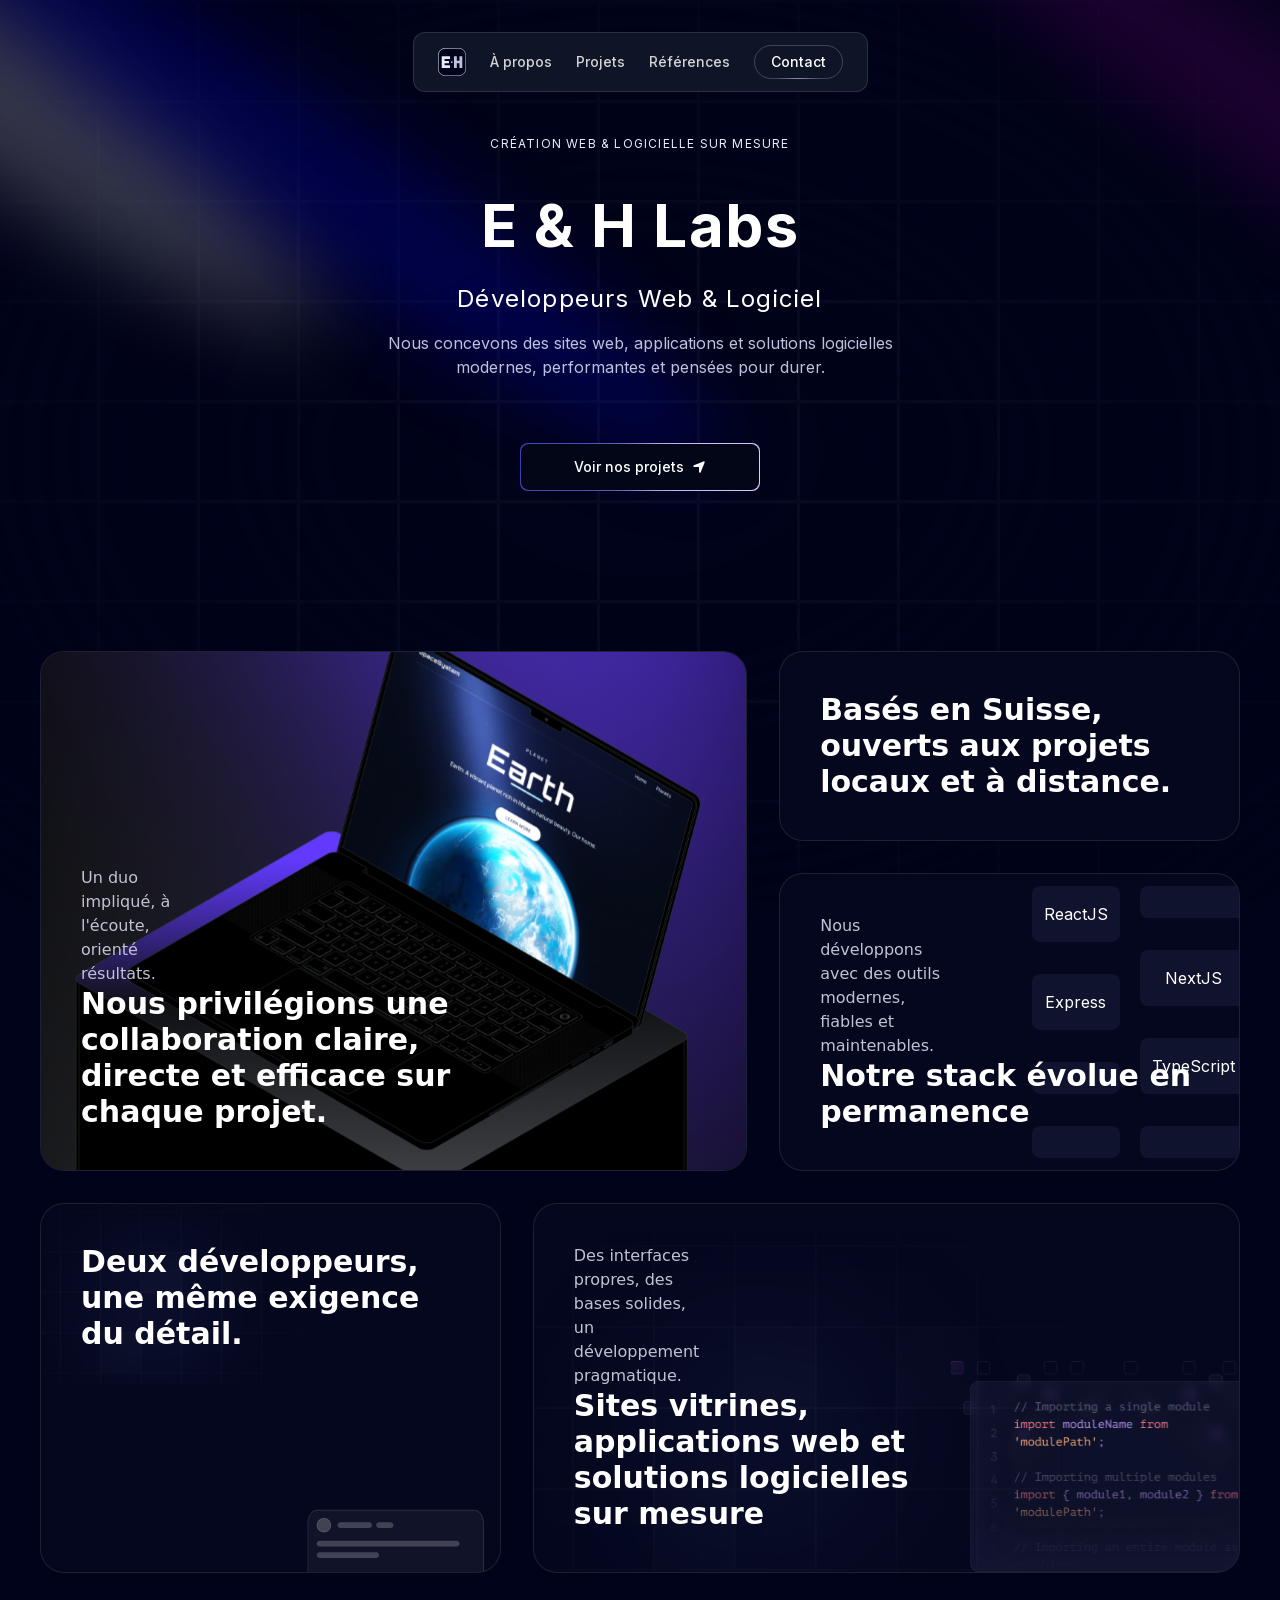
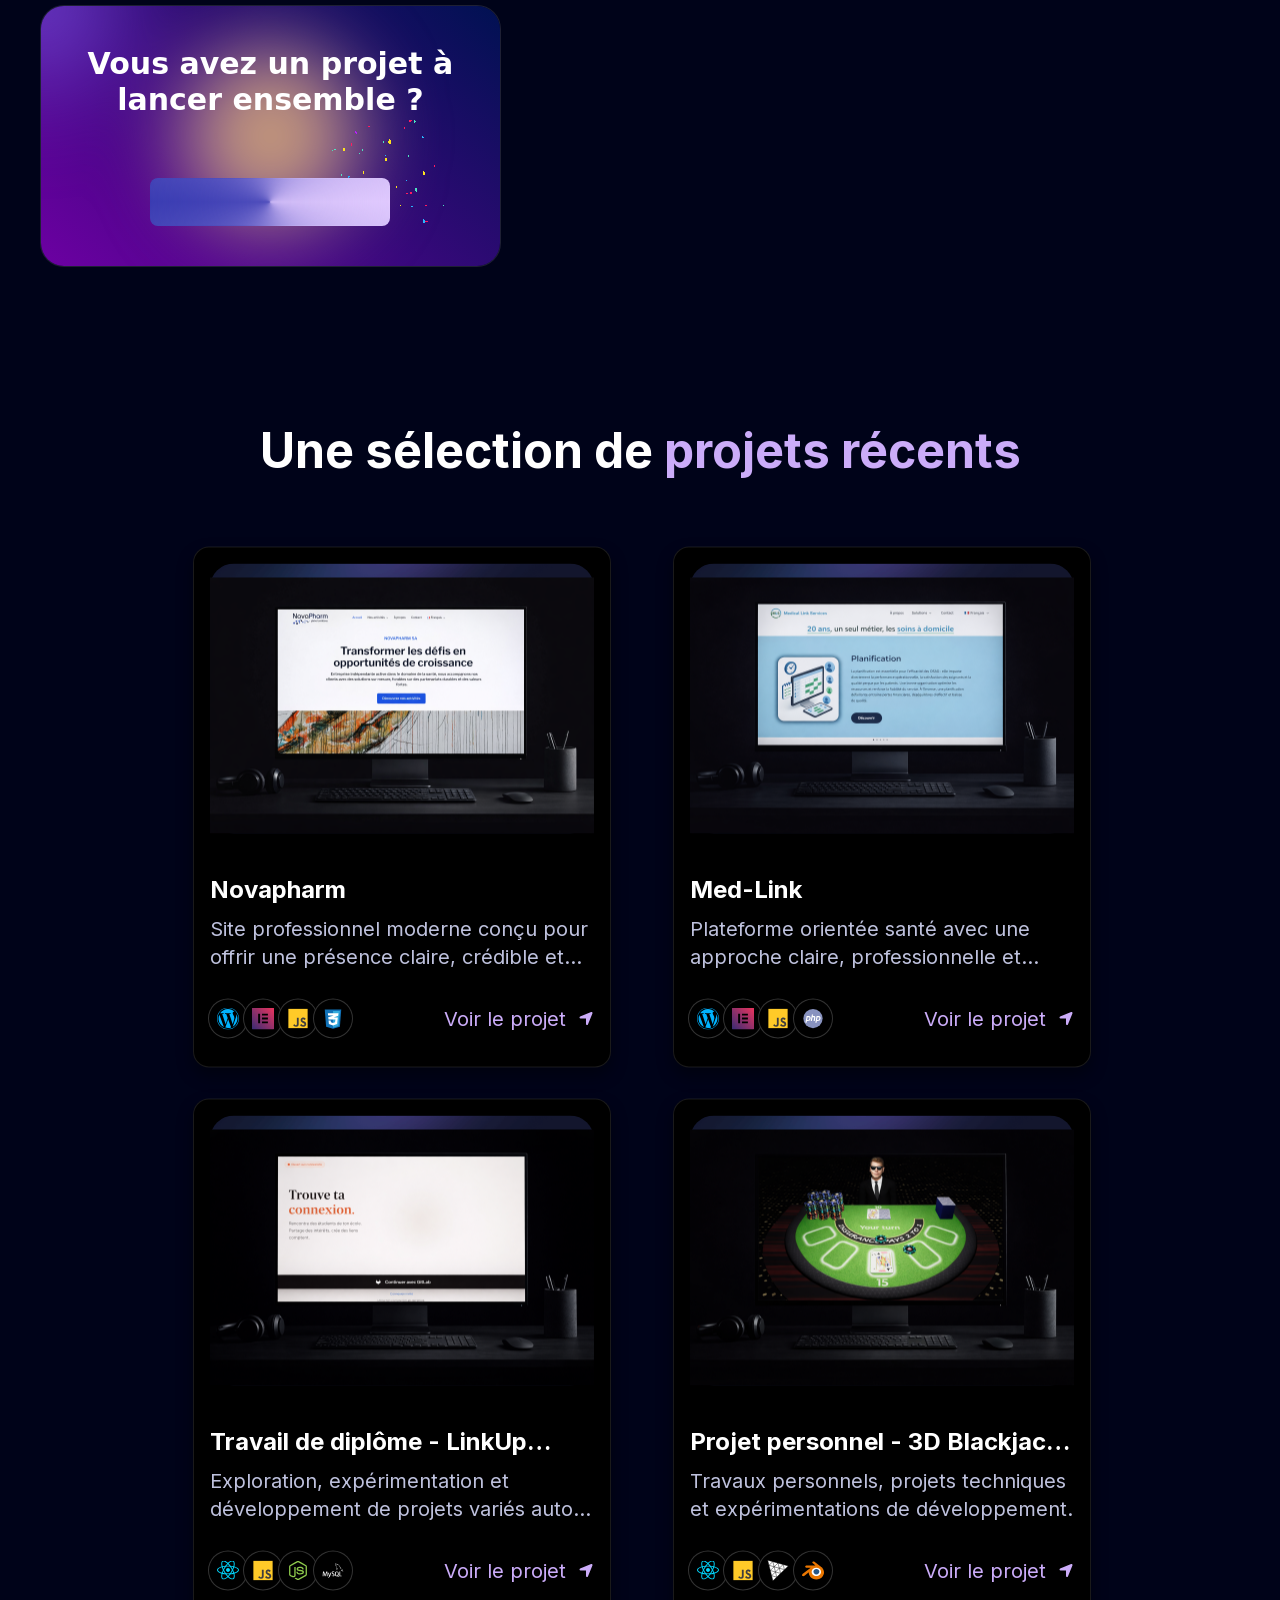
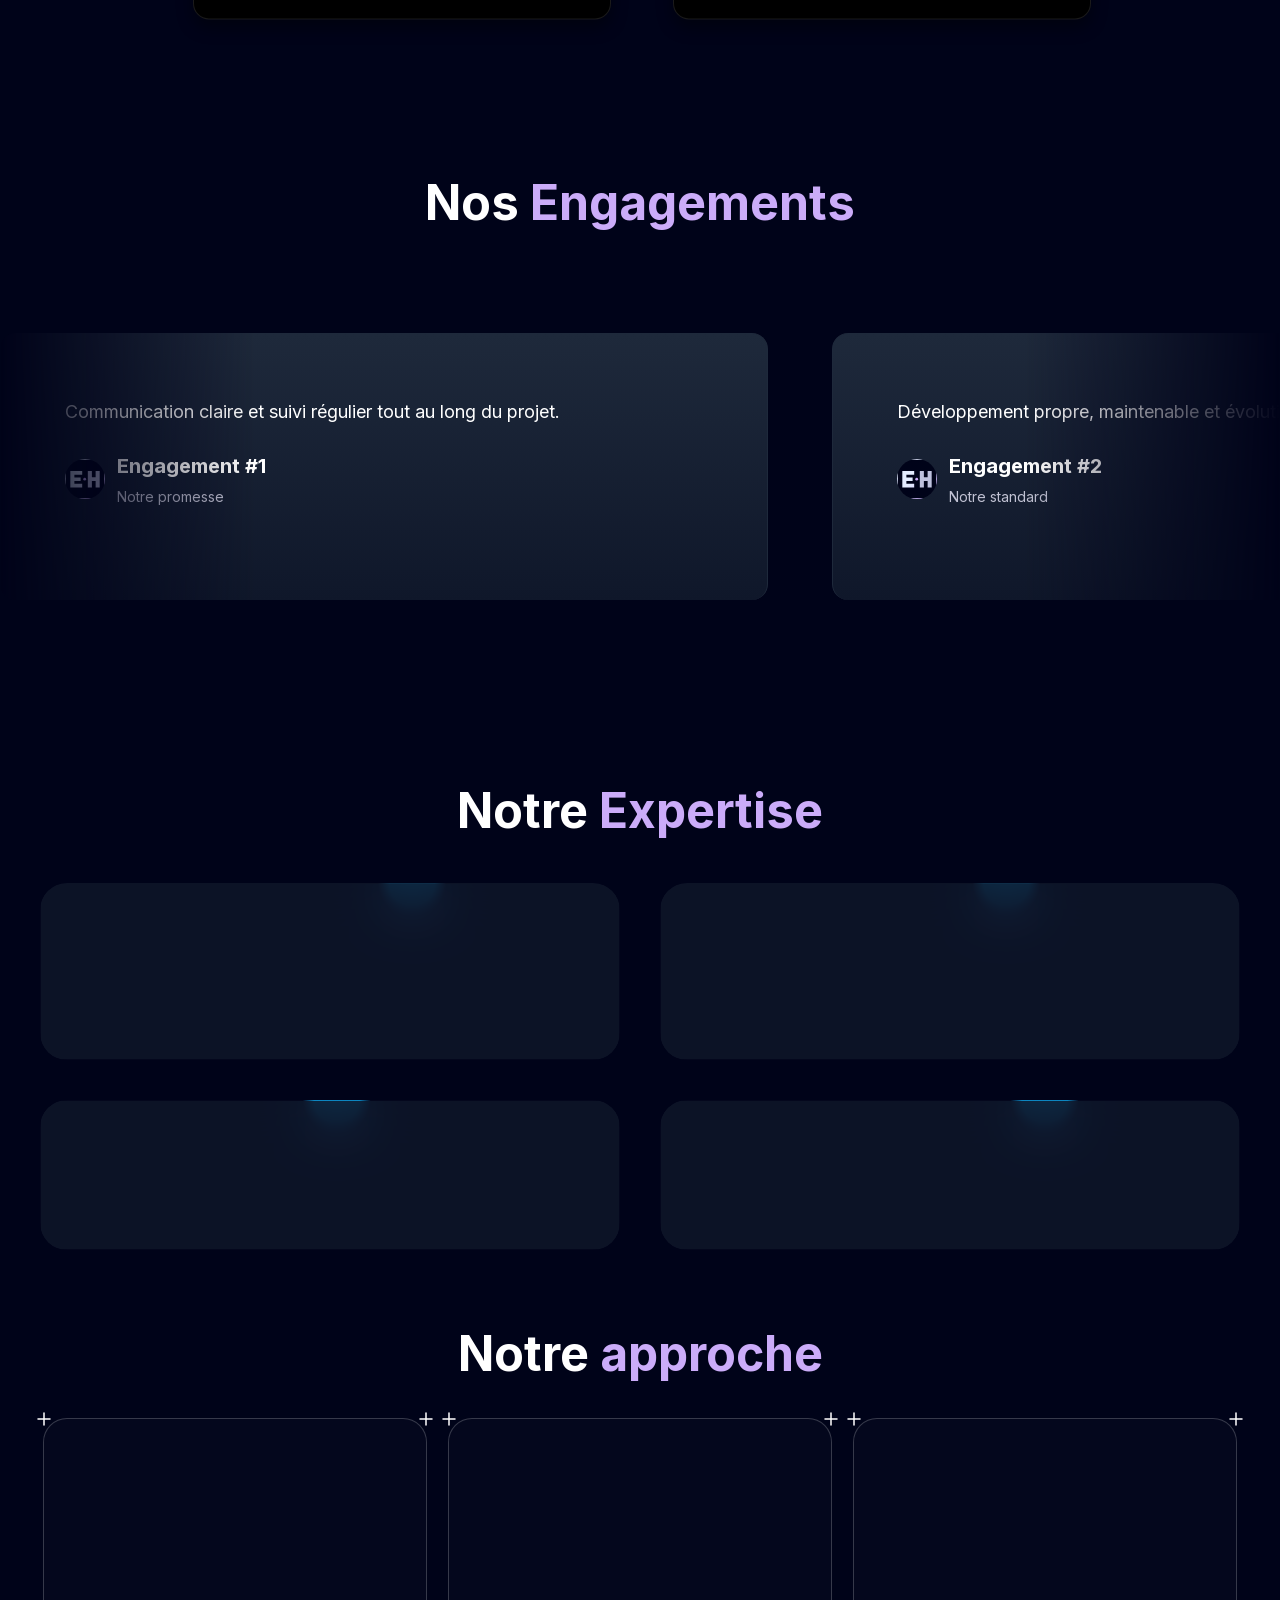
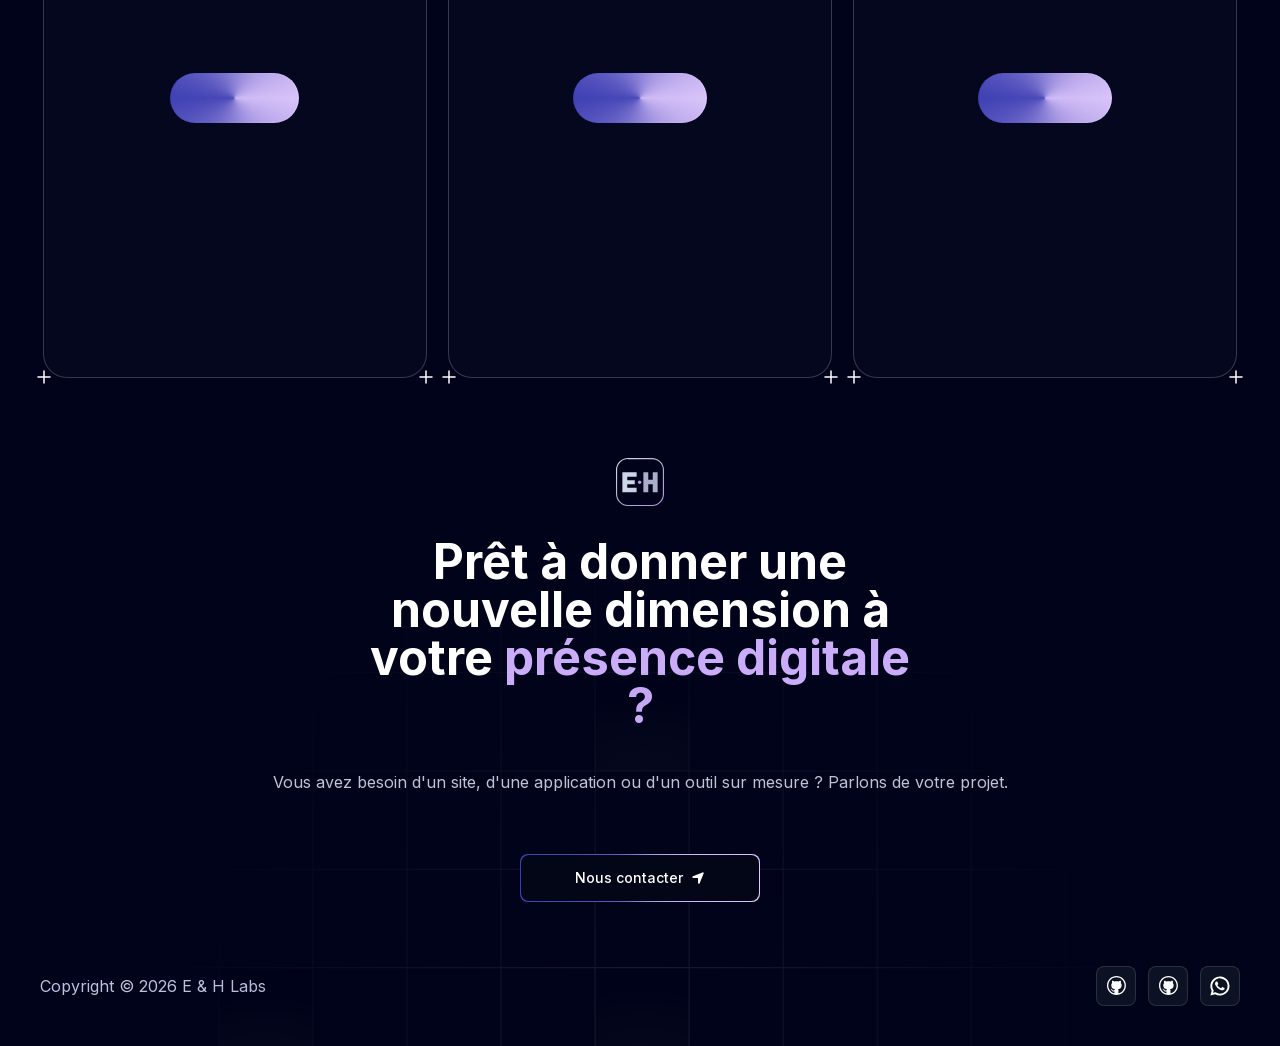
==== commit e1ef3c47: "Updates" ====
--- a/index.html
+++ b/index.html
@@ -1,4 +1,4 @@
-<!DOCTYPE html><!--h6FrIVBEBG1til4D0wzJP--><html lang="fr" class="dark"><head><meta charSet="utf-8"/><meta name="viewport" content="width=device-width, initial-scale=1"/><link rel="preload" href="/agency/_next/static/media/83afe278b6a6bb3c-s.p.3a6ba036.woff2" as="font" crossorigin="" type="font/woff2"/><link rel="preload" as="image" href="/public/favicon.svg"/><link rel="preload" as="image" href="/public/b1.svg"/><link rel="preload" as="image" href="/public/grid.svg"/><link rel="preload" as="image" href="/public/b4.svg"/><link rel="preload" as="image" href="/public/b5.svg"/><link rel="preload" as="image" href="/public/confetti.gif"/><link rel="preload" as="image" href="/public/bg.png"/><link rel="preload" as="image" href="/public/nova1.png"/><link rel="preload" as="image" href="/public/wordpress-logo-svgrepo-com.svg"/><link rel="preload" as="image" href="/public/elementor-icon.svg"/><link rel="stylesheet" href="/agency/_next/static/chunks/4ba60d38734aea9a.css" data-precedence="next"/><link rel="preload" as="script" fetchPriority="low" href="/agency/_next/static/chunks/465f799faf41e6df.js"/><script src="/agency/_next/static/chunks/806bdb8e4a6a9b95.js" async=""></script><script src="/agency/_next/static/chunks/edf728ade32a04ce.js" async=""></script><script src="/agency/_next/static/chunks/540c7ba3ac07ce80.js" async=""></script><script src="/agency/_next/static/chunks/turbopack-c97c49ae17ae7a36.js" async=""></script><script src="/agency/_next/static/chunks/ff1a16fafef87110.js" async=""></script><script src="/agency/_next/static/chunks/d2be314c3ece3fbe.js" async=""></script><script src="/agency/_next/static/chunks/d01631d73ec0f013.js" async=""></script><link rel="preload" href="/public/exp1.svg" as="image"/><link rel="preload" href="/public/exp2.svg" as="image"/><link rel="preload" href="/public/exp3.svg" as="image"/><link rel="preload" href="/public/exp4.svg" as="image"/><link rel="preload" href="/public/footer-grid.svg" as="image"/><link rel="preload" href="/public/git.svg" as="image"/><link rel="preload" href="/public/wha.svg" as="image"/><link rel="preload" as="image" href="/public/js-svgrepo-com.svg"/><link rel="preload" as="image" href="/public/css-3-svgrepo-com.svg"/><link rel="preload" as="image" href="/public/medlink1.png"/><link rel="preload" as="image" href="/public/php-svgrepo-com.svg"/><link rel="preload" as="image" href="/public/linkup.png"/><link rel="preload" as="image" href="/public/re.svg"/><link rel="preload" as="image" href="/public/node-js-svgrepo-com.svg"/><link rel="preload" as="image" href="/public/mysql-svgrepo-com.svg"/><link rel="preload" as="image" href="/public/blackjack1.png"/><link rel="preload" as="image" href="/public/three.svg"/><link rel="preload" as="image" href="/public/blender-svgrepo-com.svg"/><meta name="next-size-adjust" content=""/><title>E &amp; H Labs — Développeurs Web &amp; Logiciel</title><meta name="description" content="E &amp; H Labs est un duo de développeurs passionnés qui conçoit des sites web, applications et solutions logicielles sur mesure."/><link rel="icon" href="/public/favicon.svg"/><script src="/agency/_next/static/chunks/a6dad97d9634a72d.js" noModule=""></script></head><body class="inter_5972bc34-module__OU16Qa__className"><div hidden=""><!--$--><!--/$--></div><main class="relative bg-black-100 flex justify-center items-center flex-col overflow-hidden mx-auto sm:px-10 px-5"><div class="max-w-7xl w-full"><div class="flex max-w-fit md:min-w-[70vw] lg:min-w-fit fixed z-[5000] top-8 inset-x-0 mx-auto px-6 py-3 rounded-xl items-center justify-between gap-6" style="backdrop-filter:blur(16px) saturate(180%);background-color:rgba(17, 25, 40, 0.85);border:1px solid rgba(255, 255, 255, 0.12);opacity:0;transform:translateY(-20px)"><a class="flex-shrink-0" href="/agency"><img src="/public/favicon.svg" alt="E &amp; H Labs" class="h-7 w-auto"/></a><div class="flex items-center gap-6"><a class="hidden sm:block text-sm font-medium text-neutral-300 hover:text-white transition-colors duration-200 cursor-pointer" href="#about">À propos</a><a class="hidden sm:block text-sm font-medium text-neutral-300 hover:text-white transition-colors duration-200 cursor-pointer" href="#projects">Projets</a><a class="hidden sm:block text-sm font-medium text-neutral-300 hover:text-white transition-colors duration-200 cursor-pointer" href="#testimonials">Références</a><a class="border text-sm font-medium border-white/[0.2] text-white px-4 py-1.5 rounded-full hover:border-purple/60 hover:text-purple transition-colors duration-200 relative" href="#contact"><span>Contact</span><span class="absolute inset-x-0 w-1/2 mx-auto -bottom-px bg-gradient-to-r from-transparent via-purple to-transparent h-px opacity-60"></span></a></div></div><div class="pb-10 pt-24"><div><svg class="animate-spotlight pointer-events-none absolute z-[1] w-[138%] lg:w-[84%] opacity-0 -top-40 -left-10 md:-left-32 md:-top-20 h-screen" xmlns="http://www.w3.org/2000/svg" viewBox="0 0 3787 2842" fill="none"><g filter="url(#filter)"><ellipse cx="1924.71" cy="273.501" rx="1924.71" ry="273.501" transform="matrix(-0.822377 -0.568943 -0.568943 0.822377 3631.88 2291.09)" fill="white" fill-opacity="0.21"></ellipse></g><defs><filter id="filter" x="0.860352" y="0.838989" width="3785.16" height="2840.26" filterUnits="userSpaceOnUse" color-interpolation-filters="sRGB"><feFlood flood-opacity="0" result="BackgroundImageFix"></feFlood><feBlend mode="normal" in="SourceGraphic" in2="BackgroundImageFix" result="shape"></feBlend><feGaussianBlur stdDeviation="151" result="effect1_foregroundBlur_1065_8"></feGaussianBlur></filter></defs></svg><svg class="animate-spotlight pointer-events-none absolute z-[1] lg:w-[84%] opacity-0 h-[80vh] w-[50vw] top-10 left-full" xmlns="http://www.w3.org/2000/svg" viewBox="0 0 3787 2842" fill="none"><g filter="url(#filter)"><ellipse cx="1924.71" cy="273.501" rx="1924.71" ry="273.501" transform="matrix(-0.822377 -0.568943 -0.568943 0.822377 3631.88 2291.09)" fill="purple" fill-opacity="0.21"></ellipse></g><defs><filter id="filter" x="0.860352" y="0.838989" width="3785.16" height="2840.26" filterUnits="userSpaceOnUse" color-interpolation-filters="sRGB"><feFlood flood-opacity="0" result="BackgroundImageFix"></feFlood><feBlend mode="normal" in="SourceGraphic" in2="BackgroundImageFix" result="shape"></feBlend><feGaussianBlur stdDeviation="151" result="effect1_foregroundBlur_1065_8"></feGaussianBlur></filter></defs></svg><svg class="animate-spotlight pointer-events-none absolute z-[1] lg:w-[84%] opacity-0 left-80 top-28 h-[80vh] w-[50vw]" xmlns="http://www.w3.org/2000/svg" viewBox="0 0 3787 2842" fill="none"><g filter="url(#filter)"><ellipse cx="1924.71" cy="273.501" rx="1924.71" ry="273.501" transform="matrix(-0.822377 -0.568943 -0.568943 0.822377 3631.88 2291.09)" fill="blue" fill-opacity="0.21"></ellipse></g><defs><filter id="filter" x="0.860352" y="0.838989" width="3785.16" height="2840.26" filterUnits="userSpaceOnUse" color-interpolation-filters="sRGB"><feFlood flood-opacity="0" result="BackgroundImageFix"></feFlood><feBlend mode="normal" in="SourceGraphic" in2="BackgroundImageFix" result="shape"></feBlend><feGaussianBlur stdDeviation="151" result="effect1_foregroundBlur_1065_8"></feGaussianBlur></filter></defs></svg></div><div class="h-screen w-full dark:bg-black-100 bg-white dark:bg-grid-white/[0.03] bg-grid-black/[0.2] absolute top-0 left-0 flex items-center justify-center"><div class="absolute pointer-events-none inset-0 flex items-center justify-center dark:bg-black-100 bg-white [mask-image:radial-gradient(ellipse_at_center,transparent_20%,black)]"></div></div><div class="flex justify-center relative my-10 z-10"><div class="max-w-[89vw] md:max-w-2xl lg:max-w-[60vw] flex flex-col items-center justify-center gap-4"><p class="uppercase tracking-widest text-xs text-center text-blue-100 max-w-80">Création web &amp; logicielle sur mesure</p><div class="font-bold text-center text-[40px] md:text-5xl lg:text-6xl"><div class="mt-4"><div class="dark:text-white text-black leading-snug tracking-wide"><div><span class="dark:text-white text-black opacity-0" style="filter:blur(10px)">E<!-- --> </span><span class="dark:text-white text-black opacity-0" style="filter:blur(10px)">&amp;<!-- --> </span><span class="dark:text-white text-black opacity-0" style="filter:blur(10px)">H<!-- --> </span><span class="dark:text-white text-black opacity-0" style="filter:blur(10px)">Labs<!-- --> </span></div></div></div></div><p class="text-center md:tracking-wider text-sm md:text-lg lg:text-2xl">Développeurs Web &amp; Logiciel</p><p class="text-center text-white-100 text-sm md:text-base max-w-lg">Nous concevons des sites web, applications et solutions logicielles modernes, performantes et pensées pour durer.</p><div class="mt-2"><a href="#projects"><button class="relative inline-flex h-12 w-full overflow-hidden rounded-lg p-[1px] focus:outline-none md:w-60 md:mt-10"><span class="absolute inset-[-1000%] animate-[spin_2s_linear_infinite] bg-[conic-gradient(from_90deg_at_50%_50%,#E2CBFF_0%,#393BB2_50%,#E2CBFF_100%)]"></span><span class="inline-flex h-full w-full cursor-pointer items-center justify-center rounded-lg
-             bg-slate-950 px-7 text-sm font-medium text-white backdrop-blur-3xl gap-2 undefined">Voir nos projets<svg stroke="currentColor" fill="currentColor" stroke-width="0" viewBox="0 0 448 512" height="1em" width="1em" xmlns="http://www.w3.org/2000/svg"><path d="M429.6 92.1c4.9-11.9 2.1-25.6-7-34.7s-22.8-11.9-34.7-7l-352 144c-14.2 5.8-22.2 20.8-19.3 35.8s16.1 25.8 31.4 25.8l176 0 0 176c0 15.3 10.8 28.4 25.8 31.4s30-5.1 35.8-19.3l144-352z"></path></svg></span></button></a></div></div></div></div><section id="about"><div class="grid grid-cols-1 md:grid-cols-6 lg:grid-cols-5 md:grid-row-7 gap-4 lg:gap-8 mx-auto w-full py-20"><div class="row-span-1 relative overflow-hidden rounded-3xl border border-white/[0.1] group/bento hover:shadow-xl transition duration-200 shadow-input dark:shadow-none justify-between flex flex-col space-y-4 lg:col-span-3 md:col-span-6 md:row-span-4 lg:min-h-[40vh]" style="background:rgb(4,7,29);background-color:linear-gradient(90deg, rgba(4,7,29,1) 0%, rgba(12,14,35,1) 100%)"><div class="false h-full"><div class="w-full h-full absolute"><img src="/public/b1.svg" alt="/public/b1.svg" class="w-full h-full object-cover object-center"/></div><div class="absolute right-0 -bottom-5 false"></div><div class="justify-end group-hover/bento:translate-x-2 transition duration-200 relative md:h-full min-h-40 flex flex-col p-5 lg:p-10"><div class="font-sans font-extralight md:max-w-32 md:text-xs lg:text-base text-sm text-[#C1C2D3] z-10">Un duo impliqué, à l&#x27;écoute, orienté résultats.</div><div class="font-sans text-lg lg:text-3xl max-w-96 font-bold z-10">Nous privilégions une collaboration claire, directe et efficace sur chaque projet.</div></div></div></div><div class="row-span-1 relative overflow-hidden rounded-3xl border border-white/[0.1] group/bento hover:shadow-xl transition duration-200 shadow-input dark:shadow-none justify-between flex flex-col space-y-4 lg:col-span-2 md:col-span-3 md:row-span-2" style="background:rgb(4,7,29);background-color:linear-gradient(90deg, rgba(4,7,29,1) 0%, rgba(12,14,35,1) 100%)"><div class="false h-full"><div class="w-full h-full absolute"></div><div class="absolute right-0 -bottom-5 false"></div><div class="justify-start group-hover/bento:translate-x-2 transition duration-200 relative md:h-full min-h-40 flex flex-col p-5 lg:p-10"><div class="font-sans font-extralight md:max-w-32 md:text-xs lg:text-base text-sm text-[#C1C2D3] z-10"></div><div class="font-sans text-lg lg:text-3xl max-w-96 font-bold z-10">Basés en Suisse, ouverts aux projets locaux et à distance.</div></div></div></div><div class="row-span-1 relative overflow-hidden rounded-3xl border border-white/[0.1] group/bento hover:shadow-xl transition duration-200 shadow-input dark:shadow-none justify-between flex flex-col space-y-4 lg:col-span-2 md:col-span-3 md:row-span-2" style="background:rgb(4,7,29);background-color:linear-gradient(90deg, rgba(4,7,29,1) 0%, rgba(12,14,35,1) 100%)"><div class="false h-full"><div class="w-full h-full absolute"></div><div class="absolute right-0 -bottom-5 false"></div><div class="justify-center group-hover/bento:translate-x-2 transition duration-200 relative md:h-full min-h-40 flex flex-col p-5 lg:p-10"><div class="font-sans font-extralight md:max-w-32 md:text-xs lg:text-base text-sm text-[#C1C2D3] z-10">Nous développons avec des outils modernes, fiables et maintenables.</div><div class="font-sans text-lg lg:text-3xl max-w-96 font-bold z-10">Notre stack évolue en permanence</div><div class="flex gap-1 lg:gap-5 w-fit absolute -right-3 lg:-right-2"><div class="flex flex-col gap-3 md:gap-3 lg:gap-8"><span class="lg:py-4 lg:px-3 py-2 px-3 text-xs lg:text-base opacity-50 lg:opacity-100 rounded-lg text-center bg-[#10132E]">ReactJS</span><span class="lg:py-4 lg:px-3 py-2 px-3 text-xs lg:text-base opacity-50 lg:opacity-100 rounded-lg text-center bg-[#10132E]">Express</span><span class="lg:py-4 lg:px-3 py-2 px-3 text-xs lg:text-base opacity-50 lg:opacity-100 rounded-lg text-center bg-[#10132E]">      </span><span class="lg:py-4 lg:px-3 py-4 px-3 rounded-lg text-center bg-[#10132E]"></span></div><div class="flex flex-col gap-3 md:gap-3 lg:gap-8"><span class="lg:py-4 lg:px-3 py-4 px-3 rounded-lg text-center bg-[#10132E]"></span><span class="lg:py-4 lg:px-3 py-2 px-3 text-xs lg:text-base opacity-50 lg:opacity-100 rounded-lg text-center bg-[#10132E]">NextJS</span><span class="lg:py-4 lg:px-3 py-2 px-3 text-xs lg:text-base opacity-50 lg:opacity-100 rounded-lg text-center bg-[#10132E]">TypeScript</span><span class="lg:py-4 lg:px-3 py-2 px-3 text-xs lg:text-base opacity-50 lg:opacity-100 rounded-lg text-center bg-[#10132E]"></span></div></div></div></div></div><div class="row-span-1 relative overflow-hidden rounded-3xl border border-white/[0.1] group/bento hover:shadow-xl transition duration-200 shadow-input dark:shadow-none justify-between flex flex-col space-y-4 lg:col-span-2 md:col-span-3 md:row-span-1" style="background:rgb(4,7,29);background-color:linear-gradient(90deg, rgba(4,7,29,1) 0%, rgba(12,14,35,1) 100%)"><div class="false h-full"><div class="w-full h-full absolute"><img src="/public/grid.svg" alt="/public/grid.svg" class="object-cover object-center"/></div><div class="absolute right-0 -bottom-5 false"><img src="/public/b4.svg" alt="/public/b4.svg" class="object-cover object-center w-full h-full"/></div><div class="justify-start group-hover/bento:translate-x-2 transition duration-200 relative md:h-full min-h-40 flex flex-col p-5 lg:p-10"><div class="font-sans font-extralight md:max-w-32 md:text-xs lg:text-base text-sm text-[#C1C2D3] z-10"></div><div class="font-sans text-lg lg:text-3xl max-w-96 font-bold z-10">Deux développeurs, une même exigence du détail.</div></div></div></div><div class="row-span-1 relative overflow-hidden rounded-3xl border border-white/[0.1] group/bento hover:shadow-xl transition duration-200 shadow-input dark:shadow-none justify-between flex flex-col space-y-4 md:col-span-3 md:row-span-1" style="background:rgb(4,7,29);background-color:linear-gradient(90deg, rgba(4,7,29,1) 0%, rgba(12,14,35,1) 100%)"><div class="false h-full"><div class="w-full h-full absolute"><img src="/public/b5.svg" alt="/public/b5.svg" class="absolute right-0 bottom-0 md:w-72 w-60 object-cover object-center"/></div><div class="absolute right-0 -bottom-5 w-full opacity-80"><img src="/public/grid.svg" alt="/public/grid.svg" class="object-cover object-center w-full h-full"/></div><div class="justify-start group-hover/bento:translate-x-2 transition duration-200 relative md:h-full min-h-40 flex flex-col p-5 lg:p-10"><div class="font-sans font-extralight md:max-w-32 md:text-xs lg:text-base text-sm text-[#C1C2D3] z-10">Des interfaces propres, des bases solides, un développement pragmatique.</div><div class="font-sans text-lg lg:text-3xl max-w-96 font-bold z-10">Sites vitrines, applications web et solutions logicielles sur mesure</div></div></div></div><div class="row-span-1 relative overflow-hidden rounded-3xl border border-white/[0.1] group/bento hover:shadow-xl transition duration-200 shadow-input dark:shadow-none justify-between flex flex-col space-y-4 lg:col-span-2 md:col-span-3 md:row-span-1" style="background:rgb(4,7,29);background-color:linear-gradient(90deg, rgba(4,7,29,1) 0%, rgba(12,14,35,1) 100%)"><div class="flex justify-center h-full"><div class="w-full h-full absolute"></div><div class="absolute right-0 -bottom-5 false"></div><div class="absolute inset-0 overflow-hidden bg-[linear-gradient(40deg,var(--gradient-background-start),var(--gradient-background-end))]"><svg class="hidden"><defs><filter id="blurMe"><feGaussianBlur in="SourceGraphic" stdDeviation="10" result="blur"></feGaussianBlur><feColorMatrix in="blur" mode="matrix" values="1 0 0 0 0  0 1 0 0 0  0 0 1 0 0  0 0 0 18 -8" result="goo"></feColorMatrix><feBlend in="SourceGraphic" in2="goo"></feBlend></filter></defs></svg><div class=""><div class="absolute z-50 inset-0 flex items-center justify-center text-white font-bold px-4 pointer-events-none text-3xl text-center md:text-4xl lg:text-7xl"></div></div><div class="gradients-container h-full w-full blur-lg [filter:url(#blurMe)_blur(40px)]"><div class="absolute [background:radial-gradient(circle_at_center,_var(--first-color)_0,_var(--first-color)_50%)_no-repeat] [mix-blend-mode:var(--blending-value)] w-[var(--size)] h-[var(--size)] top-[calc(50%-var(--size)/2)] left-[calc(50%-var(--size)/2)] [transform-origin:center_center] animate-first opacity-100"></div><div class="absolute [background:radial-gradient(circle_at_center,_rgba(var(--second-color),_0.8)_0,_rgba(var(--second-color),_0)_50%)_no-repeat] [mix-blend-mode:var(--blending-value)] w-[var(--size)] h-[var(--size)] top-[calc(50%-var(--size)/2)] left-[calc(50%-var(--size)/2)] [transform-origin:calc(50%-400px)] animate-second opacity-100"></div><div class="absolute [background:radial-gradient(circle_at_center,_rgba(var(--third-color),_0.8)_0,_rgba(var(--third-color),_0)_50%)_no-repeat] [mix-blend-mode:var(--blending-value)] w-[var(--size)] h-[var(--size)] top-[calc(50%-var(--size)/2)] left-[calc(50%-var(--size)/2)] [transform-origin:calc(50%+400px)] animate-third opacity-100"></div><div class="absolute [background:radial-gradient(circle_at_center,_rgba(var(--fourth-color),_0.8)_0,_rgba(var(--fourth-color),_0)_50%)_no-repeat] [mix-blend-mode:var(--blending-value)] w-[var(--size)] h-[var(--size)] top-[calc(50%-var(--size)/2)] left-[calc(50%-var(--size)/2)] [transform-origin:calc(50%-200px)_calc(50%+200px)] animate-fourth opacity-70"></div><div class="absolute [background:radial-gradient(circle_at_center,_rgba(var(--fifth-color),_0.8)_0,_rgba(var(--fifth-color),_0)_50%)_no-repeat] [mix-blend-mode:var(--blending-value)] w-[var(--size)] h-[var(--size)] top-[calc(50%-var(--size)/2)] left-[calc(50%-var(--size)/2)] [transform-origin:calc(50%-800px)_calc(50%+200px)] animate-fifth opacity-100"></div><div class="absolute [background:radial-gradient(circle_at_center,_rgba(var(--pointer-color),_0.8)_0,_rgba(var(--pointer-color),_0)_50%)_no-repeat] [mix-blend-mode:var(--blending-value)] w-full h-full -top-1/2 -left-1/2 opacity-70"></div></div></div><div class="justify-center md:max-w-full max-w-60 text-center group-hover/bento:translate-x-2 transition duration-200 relative md:h-full min-h-40 flex flex-col p-5 lg:p-10"><div class="font-sans font-extralight md:max-w-32 md:text-xs lg:text-base text-sm text-[#C1C2D3] z-10"></div><div class="font-sans text-lg lg:text-3xl max-w-96 font-bold z-10">Vous avez un projet à lancer ensemble ?</div><div class="mt-5 relative"><div class="absolute -bottom-5 right-0"><img src="/public/confetti.gif" alt="confetti"/></div><button class="relative inline-flex h-12 w-full overflow-hidden rounded-lg p-[1px] focus:outline-none md:w-60 md:mt-10"><span class="absolute inset-[-1000%] animate-[spin_2s_linear_infinite] bg-[conic-gradient(from_90deg_at_50%_50%,#E2CBFF_0%,#393BB2_50%,#E2CBFF_100%)]"></span><span class="inline-flex h-full w-full cursor-pointer items-center justify-center rounded-lg
-             bg-slate-950 px-7 text-sm font-medium text-white backdrop-blur-3xl gap-2 !bg-[#161A31]"><svg stroke="currentColor" fill="currentColor" stroke-width="0" viewBox="0 0 512 512" height="1em" width="1em" xmlns="http://www.w3.org/2000/svg"><rect width="336" height="336" x="128" y="128" fill="none" stroke-linejoin="round" stroke-width="32" rx="57" ry="57"></rect><path fill="none" stroke-linecap="round" stroke-linejoin="round" stroke-width="32" d="m383.5 128 .5-24a56.16 56.16 0 0 0-56-56H112a64.19 64.19 0 0 0-64 64v216a56.16 56.16 0 0 0 56 56h24"></path></svg>Copier notre email</span></button></div></div></div></div></div></section><div class="py-20" id="projects"><h1 class="heading">Une sélection de<!-- --> <span class="text-purple">projets récents</span></h1><div class="flex flex-wrap items-center justify-center p-4 gap-x-24 gap-y-8 mt-10"><div class="lg:min-h-[32.5rem] h-[25rem] flex items-center justify-center sm:w-96 w-[80vw]"><div class="relative group/pin z-50 cursor-pointer"><div style="perspective:1000px;transform:rotateX(70deg) translateZ(0deg)" class="absolute left-1/2 top-1/2 ml-[0.09375rem] mt-4 -translate-x-1/2 -translate-y-1/2"><div style="transform:translate(-50%,-50%) rotateX(0deg)" class="absolute left-1/2 p-4 top-1/2 flex justify-start items-start rounded-2xl shadow-[0_8px_16px_rgb(0_0_0/0.4)] bg-black border border-white/[0.1] group-hover/pin:border-white/[0.2] transition duration-700 overflow-hidden"><div class="relative z-50"><div class="relative flex items-center justify-center sm:w-96 w-[80vw] overflow-hidden h-[20vh] lg:h-[30vh] mb-10"><div class="relative w-full h-full overflow-hidden lg:rounded-3xl" style="background-color:#13162D"><img src="/public/bg.png" alt="bgimg"/></div><img src="/public/nova1.png" alt="cover" class="z-10 absolute bottom-0"/></div><h1 class="font-bold lg:text-2xl md:text-xl text-base line-clamp-1">Novapharm</h1><p class="lg:text-xl lg:font-normal font-light text-sm line-clamp-2" style="color:#BEC1DD;margin:1vh 0">Site professionnel moderne conçu pour offrir une présence claire, crédible et structurée.</p><div class="flex items-center justify-between mt-7 mb-3"><div class="flex items-center"><div class="border border-white/[.2] rounded-full bg-black lg:w-10 lg:h-10 w-8 h-8 flex justify-center items-center" style="transform:translateX(-2px)"><img src="/public/wordpress-logo-svgrepo-com.svg" alt="icon5" class="p-2"/></div><div class="border border-white/[.2] rounded-full bg-black lg:w-10 lg:h-10 w-8 h-8 flex justify-center items-center" style="transform:translateX(-7px)"><img src="/public/elementor-icon.svg" alt="icon5" class="p-2"/></div><div class="border border-white/[.2] rounded-full bg-black lg:w-10 lg:h-10 w-8 h-8 flex justify-center items-center" style="transform:translateX(-12px)"><img src="/public/js-svgrepo-com.svg" alt="icon5" class="p-2"/></div><div class="border border-white/[.2] rounded-full bg-black lg:w-10 lg:h-10 w-8 h-8 flex justify-center items-center" style="transform:translateX(-17px)"><img src="/public/css-3-svgrepo-com.svg" alt="icon5" class="p-2"/></div></div><div class="flex justify-center items-center"><p class="flex lg:text-xl md:text-xs text-sm text-purple">Voir le projet</p><svg stroke="currentColor" fill="currentColor" stroke-width="0" viewBox="0 0 448 512" class="ms-3" color="#CBACF9" style="color:#CBACF9" height="1em" width="1em" xmlns="http://www.w3.org/2000/svg"><path d="M429.6 92.1c4.9-11.9 2.1-25.6-7-34.7s-22.8-11.9-34.7-7l-352 144c-14.2 5.8-22.2 20.8-19.3 35.8s16.1 25.8 31.4 25.8l176 0 0 176c0 15.3 10.8 28.4 25.8 31.4s30-5.1 35.8-19.3l144-352z"></path></svg></div></div></div></div></div><div class="pointer-events-none w-96 h-80 flex items-center justify-center opacity-0 group-hover/pin:opacity-100 z-[60] transition duration-500"><div class="w-full h-full -mt-7 flex-none inset-0"><div class="absolute top-0 inset-x-0 flex justify-center"><a href="https://novapharm.ch/" target="_blank" class="relative flex space-x-2 items-center z-10 rounded-full bg-zinc-950 py-0.5 px-4 ring-1 ring-white/10"><span class="relative z-20 text-white text-xs font-bold inline-block py-0.5">https://novapharm.ch/</span><span class="absolute -bottom-0 left-[1.125rem] h-px w-[calc(100%-2.25rem)] bg-gradient-to-r from-emerald-400/0 via-emerald-400/90 to-emerald-400/0 transition-opacity duration-500 group-hover/btn:opacity-40"></span></a></div><div style="perspective:1000px;transform:rotateX(70deg) translateZ(0)" class="absolute left-1/2 top-1/2 ml-[0.09375rem] mt-4 -translate-x-1/2 -translate-y-1/2"><div class="absolute left-1/2 top-1/2 h-[11.25rem] w-[11.25rem] rounded-[50%] bg-sky-500/[0.08] shadow-[0_8px_16px_rgb(0_0_0/0.4)]" style="opacity:0;transform:translateX(-50%) translateY(-50%) scale(0)"></div><div class="absolute left-1/2 top-1/2 h-[11.25rem] w-[11.25rem] rounded-[50%] bg-sky-500/[0.08] shadow-[0_8px_16px_rgb(0_0_0/0.4)]" style="opacity:0;transform:translateX(-50%) translateY(-50%) scale(0)"></div><div class="absolute left-1/2 top-1/2 h-[11.25rem] w-[11.25rem] rounded-[50%] bg-sky-500/[0.08] shadow-[0_8px_16px_rgb(0_0_0/0.4)]" style="opacity:0;transform:translateX(-50%) translateY(-50%) scale(0)"></div></div><div class="absolute right-1/2 bottom-1/2 bg-gradient-to-b from-transparent to-cyan-500 translate-y-[14px] w-px h-20 group-hover/pin:h-40 blur-[2px]"></div><div class="absolute right-1/2 bottom-1/2 bg-gradient-to-b from-transparent to-cyan-500 translate-y-[14px] w-px h-20 group-hover/pin:h-40"></div><div class="absolute right-1/2 translate-x-[1.5px] bottom-1/2 bg-cyan-600 translate-y-[14px] w-[4px] h-[4px] rounded-full z-40 blur-[3px]"></div><div class="absolute right-1/2 translate-x-[0.5px] bottom-1/2 bg-cyan-300 translate-y-[14px] w-[2px] h-[2px] rounded-full z-40"></div></div></div></div></div><div class="lg:min-h-[32.5rem] h-[25rem] flex items-center justify-center sm:w-96 w-[80vw]"><div class="relative group/pin z-50 cursor-pointer"><div style="perspective:1000px;transform:rotateX(70deg) translateZ(0deg)" class="absolute left-1/2 top-1/2 ml-[0.09375rem] mt-4 -translate-x-1/2 -translate-y-1/2"><div style="transform:translate(-50%,-50%) rotateX(0deg)" class="absolute left-1/2 p-4 top-1/2 flex justify-start items-start rounded-2xl shadow-[0_8px_16px_rgb(0_0_0/0.4)] bg-black border border-white/[0.1] group-hover/pin:border-white/[0.2] transition duration-700 overflow-hidden"><div class="relative z-50"><div class="relative flex items-center justify-center sm:w-96 w-[80vw] overflow-hidden h-[20vh] lg:h-[30vh] mb-10"><div class="relative w-full h-full overflow-hidden lg:rounded-3xl" style="background-color:#13162D"><img src="/public/bg.png" alt="bgimg"/></div><img src="/public/medlink1.png" alt="cover" class="z-10 absolute bottom-0"/></div><h1 class="font-bold lg:text-2xl md:text-xl text-base line-clamp-1">Med-Link</h1><p class="lg:text-xl lg:font-normal font-light text-sm line-clamp-2" style="color:#BEC1DD;margin:1vh 0">Plateforme orientée santé avec une approche claire, professionnelle et accessible.</p><div class="flex items-center justify-between mt-7 mb-3"><div class="flex items-center"><div class="border border-white/[.2] rounded-full bg-black lg:w-10 lg:h-10 w-8 h-8 flex justify-center items-center" style="transform:translateX(-2px)"><img src="/public/wordpress-logo-svgrepo-com.svg" alt="icon5" class="p-2"/></div><div class="border border-white/[.2] rounded-full bg-black lg:w-10 lg:h-10 w-8 h-8 flex justify-center items-center" style="transform:translateX(-7px)"><img src="/public/elementor-icon.svg" alt="icon5" class="p-2"/></div><div class="border border-white/[.2] rounded-full bg-black lg:w-10 lg:h-10 w-8 h-8 flex justify-center items-center" style="transform:translateX(-12px)"><img src="/public/js-svgrepo-com.svg" alt="icon5" class="p-2"/></div><div class="border border-white/[.2] rounded-full bg-black lg:w-10 lg:h-10 w-8 h-8 flex justify-center items-center" style="transform:translateX(-17px)"><img src="/public/php-svgrepo-com.svg" alt="icon5" class="p-2"/></div></div><div class="flex justify-center items-center"><p class="flex lg:text-xl md:text-xs text-sm text-purple">Voir le projet</p><svg stroke="currentColor" fill="currentColor" stroke-width="0" viewBox="0 0 448 512" class="ms-3" color="#CBACF9" style="color:#CBACF9" height="1em" width="1em" xmlns="http://www.w3.org/2000/svg"><path d="M429.6 92.1c4.9-11.9 2.1-25.6-7-34.7s-22.8-11.9-34.7-7l-352 144c-14.2 5.8-22.2 20.8-19.3 35.8s16.1 25.8 31.4 25.8l176 0 0 176c0 15.3 10.8 28.4 25.8 31.4s30-5.1 35.8-19.3l144-352z"></path></svg></div></div></div></div></div><div class="pointer-events-none w-96 h-80 flex items-center justify-center opacity-0 group-hover/pin:opacity-100 z-[60] transition duration-500"><div class="w-full h-full -mt-7 flex-none inset-0"><div class="absolute top-0 inset-x-0 flex justify-center"><a href="https://www.med-link.org/" target="_blank" class="relative flex space-x-2 items-center z-10 rounded-full bg-zinc-950 py-0.5 px-4 ring-1 ring-white/10"><span class="relative z-20 text-white text-xs font-bold inline-block py-0.5">https://www.med-link.org/</span><span class="absolute -bottom-0 left-[1.125rem] h-px w-[calc(100%-2.25rem)] bg-gradient-to-r from-emerald-400/0 via-emerald-400/90 to-emerald-400/0 transition-opacity duration-500 group-hover/btn:opacity-40"></span></a></div><div style="perspective:1000px;transform:rotateX(70deg) translateZ(0)" class="absolute left-1/2 top-1/2 ml-[0.09375rem] mt-4 -translate-x-1/2 -translate-y-1/2"><div class="absolute left-1/2 top-1/2 h-[11.25rem] w-[11.25rem] rounded-[50%] bg-sky-500/[0.08] shadow-[0_8px_16px_rgb(0_0_0/0.4)]" style="opacity:0;transform:translateX(-50%) translateY(-50%) scale(0)"></div><div class="absolute left-1/2 top-1/2 h-[11.25rem] w-[11.25rem] rounded-[50%] bg-sky-500/[0.08] shadow-[0_8px_16px_rgb(0_0_0/0.4)]" style="opacity:0;transform:translateX(-50%) translateY(-50%) scale(0)"></div><div class="absolute left-1/2 top-1/2 h-[11.25rem] w-[11.25rem] rounded-[50%] bg-sky-500/[0.08] shadow-[0_8px_16px_rgb(0_0_0/0.4)]" style="opacity:0;transform:translateX(-50%) translateY(-50%) scale(0)"></div></div><div class="absolute right-1/2 bottom-1/2 bg-gradient-to-b from-transparent to-cyan-500 translate-y-[14px] w-px h-20 group-hover/pin:h-40 blur-[2px]"></div><div class="absolute right-1/2 bottom-1/2 bg-gradient-to-b from-transparent to-cyan-500 translate-y-[14px] w-px h-20 group-hover/pin:h-40"></div><div class="absolute right-1/2 translate-x-[1.5px] bottom-1/2 bg-cyan-600 translate-y-[14px] w-[4px] h-[4px] rounded-full z-40 blur-[3px]"></div><div class="absolute right-1/2 translate-x-[0.5px] bottom-1/2 bg-cyan-300 translate-y-[14px] w-[2px] h-[2px] rounded-full z-40"></div></div></div></div></div><div class="lg:min-h-[32.5rem] h-[25rem] flex items-center justify-center sm:w-96 w-[80vw]"><div class="relative group/pin z-50 cursor-pointer"><div style="perspective:1000px;transform:rotateX(70deg) translateZ(0deg)" class="absolute left-1/2 top-1/2 ml-[0.09375rem] mt-4 -translate-x-1/2 -translate-y-1/2"><div style="transform:translate(-50%,-50%) rotateX(0deg)" class="absolute left-1/2 p-4 top-1/2 flex justify-start items-start rounded-2xl shadow-[0_8px_16px_rgb(0_0_0/0.4)] bg-black border border-white/[0.1] group-hover/pin:border-white/[0.2] transition duration-700 overflow-hidden"><div class="relative z-50"><div class="relative flex items-center justify-center sm:w-96 w-[80vw] overflow-hidden h-[20vh] lg:h-[30vh] mb-10"><div class="relative w-full h-full overflow-hidden lg:rounded-3xl" style="background-color:#13162D"><img src="/public/bg.png" alt="bgimg"/></div><img src="/public/linkup.png" alt="cover" class="z-10 absolute bottom-0"/></div><h1 class="font-bold lg:text-2xl md:text-xl text-base line-clamp-1">Travail de diplôme - LinkUp CPNE</h1><p class="lg:text-xl lg:font-normal font-light text-sm line-clamp-2" style="color:#BEC1DD;margin:1vh 0">Exploration, expérimentation et développement de projets variés autour du web et du logiciel.</p><div class="flex items-center justify-between mt-7 mb-3"><div class="flex items-center"><div class="border border-white/[.2] rounded-full bg-black lg:w-10 lg:h-10 w-8 h-8 flex justify-center items-center" style="transform:translateX(-2px)"><img src="/public/re.svg" alt="icon5" class="p-2"/></div><div class="border border-white/[.2] rounded-full bg-black lg:w-10 lg:h-10 w-8 h-8 flex justify-center items-center" style="transform:translateX(-7px)"><img src="/public/js-svgrepo-com.svg" alt="icon5" class="p-2"/></div><div class="border border-white/[.2] rounded-full bg-black lg:w-10 lg:h-10 w-8 h-8 flex justify-center items-center" style="transform:translateX(-12px)"><img src="/public/node-js-svgrepo-com.svg" alt="icon5" class="p-2"/></div><div class="border border-white/[.2] rounded-full bg-black lg:w-10 lg:h-10 w-8 h-8 flex justify-center items-center" style="transform:translateX(-17px)"><img src="/public/mysql-svgrepo-com.svg" alt="icon5" class="p-2"/></div></div><div class="flex justify-center items-center"><p class="flex lg:text-xl md:text-xs text-sm text-purple">Voir le projet</p><svg stroke="currentColor" fill="currentColor" stroke-width="0" viewBox="0 0 448 512" class="ms-3" color="#CBACF9" style="color:#CBACF9" height="1em" width="1em" xmlns="http://www.w3.org/2000/svg"><path d="M429.6 92.1c4.9-11.9 2.1-25.6-7-34.7s-22.8-11.9-34.7-7l-352 144c-14.2 5.8-22.2 20.8-19.3 35.8s16.1 25.8 31.4 25.8l176 0 0 176c0 15.3 10.8 28.4 25.8 31.4s30-5.1 35.8-19.3l144-352z"></path></svg></div></div></div></div></div><div class="pointer-events-none w-96 h-80 flex items-center justify-center opacity-0 group-hover/pin:opacity-100 z-[60] transition duration-500"><div class="w-full h-full -mt-7 flex-none inset-0"><div class="absolute top-0 inset-x-0 flex justify-center"><a href="https://linkupcpne.com/preview" target="_blank" class="relative flex space-x-2 items-center z-10 rounded-full bg-zinc-950 py-0.5 px-4 ring-1 ring-white/10"><span class="relative z-20 text-white text-xs font-bold inline-block py-0.5">https://linkupcpne.com/preview</span><span class="absolute -bottom-0 left-[1.125rem] h-px w-[calc(100%-2.25rem)] bg-gradient-to-r from-emerald-400/0 via-emerald-400/90 to-emerald-400/0 transition-opacity duration-500 group-hover/btn:opacity-40"></span></a></div><div style="perspective:1000px;transform:rotateX(70deg) translateZ(0)" class="absolute left-1/2 top-1/2 ml-[0.09375rem] mt-4 -translate-x-1/2 -translate-y-1/2"><div class="absolute left-1/2 top-1/2 h-[11.25rem] w-[11.25rem] rounded-[50%] bg-sky-500/[0.08] shadow-[0_8px_16px_rgb(0_0_0/0.4)]" style="opacity:0;transform:translateX(-50%) translateY(-50%) scale(0)"></div><div class="absolute left-1/2 top-1/2 h-[11.25rem] w-[11.25rem] rounded-[50%] bg-sky-500/[0.08] shadow-[0_8px_16px_rgb(0_0_0/0.4)]" style="opacity:0;transform:translateX(-50%) translateY(-50%) scale(0)"></div><div class="absolute left-1/2 top-1/2 h-[11.25rem] w-[11.25rem] rounded-[50%] bg-sky-500/[0.08] shadow-[0_8px_16px_rgb(0_0_0/0.4)]" style="opacity:0;transform:translateX(-50%) translateY(-50%) scale(0)"></div></div><div class="absolute right-1/2 bottom-1/2 bg-gradient-to-b from-transparent to-cyan-500 translate-y-[14px] w-px h-20 group-hover/pin:h-40 blur-[2px]"></div><div class="absolute right-1/2 bottom-1/2 bg-gradient-to-b from-transparent to-cyan-500 translate-y-[14px] w-px h-20 group-hover/pin:h-40"></div><div class="absolute right-1/2 translate-x-[1.5px] bottom-1/2 bg-cyan-600 translate-y-[14px] w-[4px] h-[4px] rounded-full z-40 blur-[3px]"></div><div class="absolute right-1/2 translate-x-[0.5px] bottom-1/2 bg-cyan-300 translate-y-[14px] w-[2px] h-[2px] rounded-full z-40"></div></div></div></div></div><div class="lg:min-h-[32.5rem] h-[25rem] flex items-center justify-center sm:w-96 w-[80vw]"><div class="relative group/pin z-50 cursor-pointer"><div style="perspective:1000px;transform:rotateX(70deg) translateZ(0deg)" class="absolute left-1/2 top-1/2 ml-[0.09375rem] mt-4 -translate-x-1/2 -translate-y-1/2"><div style="transform:translate(-50%,-50%) rotateX(0deg)" class="absolute left-1/2 p-4 top-1/2 flex justify-start items-start rounded-2xl shadow-[0_8px_16px_rgb(0_0_0/0.4)] bg-black border border-white/[0.1] group-hover/pin:border-white/[0.2] transition duration-700 overflow-hidden"><div class="relative z-50"><div class="relative flex items-center justify-center sm:w-96 w-[80vw] overflow-hidden h-[20vh] lg:h-[30vh] mb-10"><div class="relative w-full h-full overflow-hidden lg:rounded-3xl" style="background-color:#13162D"><img src="/public/bg.png" alt="bgimg"/></div><img src="/public/blackjack1.png" alt="cover" class="z-10 absolute bottom-0"/></div><h1 class="font-bold lg:text-2xl md:text-xl text-base line-clamp-1">Projet personnel - 3D Blackjack Game</h1><p class="lg:text-xl lg:font-normal font-light text-sm line-clamp-2" style="color:#BEC1DD;margin:1vh 0">Travaux personnels, projets techniques et expérimentations de développement.</p><div class="flex items-center justify-between mt-7 mb-3"><div class="flex items-center"><div class="border border-white/[.2] rounded-full bg-black lg:w-10 lg:h-10 w-8 h-8 flex justify-center items-center" style="transform:translateX(-2px)"><img src="/public/re.svg" alt="icon5" class="p-2"/></div><div class="border border-white/[.2] rounded-full bg-black lg:w-10 lg:h-10 w-8 h-8 flex justify-center items-center" style="transform:translateX(-7px)"><img src="/public/js-svgrepo-com.svg" alt="icon5" class="p-2"/></div><div class="border border-white/[.2] rounded-full bg-black lg:w-10 lg:h-10 w-8 h-8 flex justify-center items-center" style="transform:translateX(-12px)"><img src="/public/three.svg" alt="icon5" class="p-2"/></div><div class="border border-white/[.2] rounded-full bg-black lg:w-10 lg:h-10 w-8 h-8 flex justify-center items-center" style="transform:translateX(-17px)"><img src="/public/blender-svgrepo-com.svg" alt="icon5" class="p-2"/></div></div><div class="flex justify-center items-center"><p class="flex lg:text-xl md:text-xs text-sm text-purple">Voir le projet</p><svg stroke="currentColor" fill="currentColor" stroke-width="0" viewBox="0 0 448 512" class="ms-3" color="#CBACF9" style="color:#CBACF9" height="1em" width="1em" xmlns="http://www.w3.org/2000/svg"><path d="M429.6 92.1c4.9-11.9 2.1-25.6-7-34.7s-22.8-11.9-34.7-7l-352 144c-14.2 5.8-22.2 20.8-19.3 35.8s16.1 25.8 31.4 25.8l176 0 0 176c0 15.3 10.8 28.4 25.8 31.4s30-5.1 35.8-19.3l144-352z"></path></svg></div></div></div></div></div><div class="pointer-events-none w-96 h-80 flex items-center justify-center opacity-0 group-hover/pin:opacity-100 z-[60] transition duration-500"><div class="w-full h-full -mt-7 flex-none inset-0"><div class="absolute top-0 inset-x-0 flex justify-center"><a href="https://hussprime.github.io/BlackJack/" target="_blank" class="relative flex space-x-2 items-center z-10 rounded-full bg-zinc-950 py-0.5 px-4 ring-1 ring-white/10"><span class="relative z-20 text-white text-xs font-bold inline-block py-0.5">https://hussprime.github.io/BlackJack/</span><span class="absolute -bottom-0 left-[1.125rem] h-px w-[calc(100%-2.25rem)] bg-gradient-to-r from-emerald-400/0 via-emerald-400/90 to-emerald-400/0 transition-opacity duration-500 group-hover/btn:opacity-40"></span></a></div><div style="perspective:1000px;transform:rotateX(70deg) translateZ(0)" class="absolute left-1/2 top-1/2 ml-[0.09375rem] mt-4 -translate-x-1/2 -translate-y-1/2"><div class="absolute left-1/2 top-1/2 h-[11.25rem] w-[11.25rem] rounded-[50%] bg-sky-500/[0.08] shadow-[0_8px_16px_rgb(0_0_0/0.4)]" style="opacity:0;transform:translateX(-50%) translateY(-50%) scale(0)"></div><div class="absolute left-1/2 top-1/2 h-[11.25rem] w-[11.25rem] rounded-[50%] bg-sky-500/[0.08] shadow-[0_8px_16px_rgb(0_0_0/0.4)]" style="opacity:0;transform:translateX(-50%) translateY(-50%) scale(0)"></div><div class="absolute left-1/2 top-1/2 h-[11.25rem] w-[11.25rem] rounded-[50%] bg-sky-500/[0.08] shadow-[0_8px_16px_rgb(0_0_0/0.4)]" style="opacity:0;transform:translateX(-50%) translateY(-50%) scale(0)"></div></div><div class="absolute right-1/2 bottom-1/2 bg-gradient-to-b from-transparent to-cyan-500 translate-y-[14px] w-px h-20 group-hover/pin:h-40 blur-[2px]"></div><div class="absolute right-1/2 bottom-1/2 bg-gradient-to-b from-transparent to-cyan-500 translate-y-[14px] w-px h-20 group-hover/pin:h-40"></div><div class="absolute right-1/2 translate-x-[1.5px] bottom-1/2 bg-cyan-600 translate-y-[14px] w-[4px] h-[4px] rounded-full z-40 blur-[3px]"></div><div class="absolute right-1/2 translate-x-[0.5px] bottom-1/2 bg-cyan-300 translate-y-[14px] w-[2px] h-[2px] rounded-full z-40"></div></div></div></div></div></div></div><section id="testimonials" class="py-20"><h1 class="heading">Nos<!-- --> <span class="text-purple">Engagements</span></h1><div class="flex flex-col items-center max-lg:mt-10"><div class="h-[50vh] md:h-[30rem] rounded-md flex flex-col antialiased  items-center justify-center relative overflow-hidden"><div class="scroller relative z-20 w-screen overflow-hidden [mask-image:linear-gradient(to_right,transparent,white_20%,white_80%,transparent)]"><ul class="flex min-w-full shrink-0 gap-16 py-4 w-max flex-nowrap hover:[animation-play-state:paused]"><li class="w-[90vw] max-w-full relative rounded-2xl border border-b-0 flex-shrink-0 border-slate-800 p-5 md:p-16 md:w-[60vw]" style="background:linear-gradient(180deg, var(--slate-800), var(--slate-900))"><blockquote><div aria-hidden="true" class="user-select-none -z-1 pointer-events-none absolute -left-0.5 -top-0.5 h-[calc(100%_+_4px)] w-[calc(100%_+_4px)]"></div><span class="relative z-20 text-sm md:text-lg leading-[1.6] text-white font-normal">Communication claire et suivi régulier tout au long du projet.</span><div class="relative z-20 mt-6 flex flex-row items-center"><div class="me-3"><img src="/public/favicon.svg" alt="logo" class="w-10 h-10 rounded-full"/></div><span class="flex flex-col gap-1"><span class="text-xl font-bold leading-[1.6] text-white">Engagement #1</span><span class="text-sm leading-[1.6] text-white-200 font-normal">Notre promesse</span></span></div></blockquote></li><li class="w-[90vw] max-w-full relative rounded-2xl border border-b-0 flex-shrink-0 border-slate-800 p-5 md:p-16 md:w-[60vw]" style="background:linear-gradient(180deg, var(--slate-800), var(--slate-900))"><blockquote><div aria-hidden="true" class="user-select-none -z-1 pointer-events-none absolute -left-0.5 -top-0.5 h-[calc(100%_+_4px)] w-[calc(100%_+_4px)]"></div><span class="relative z-20 text-sm md:text-lg leading-[1.6] text-white font-normal">Développement propre, maintenable et évolutif pour chaque solution livrée.</span><div class="relative z-20 mt-6 flex flex-row items-center"><div class="me-3"><img src="/public/favicon.svg" alt="logo" class="w-10 h-10 rounded-full"/></div><span class="flex flex-col gap-1"><span class="text-xl font-bold leading-[1.6] text-white">Engagement #2</span><span class="text-sm leading-[1.6] text-white-200 font-normal">Notre standard</span></span></div></blockquote></li><li class="w-[90vw] max-w-full relative rounded-2xl border border-b-0 flex-shrink-0 border-slate-800 p-5 md:p-16 md:w-[60vw]" style="background:linear-gradient(180deg, var(--slate-800), var(--slate-900))"><blockquote><div aria-hidden="true" class="user-select-none -z-1 pointer-events-none absolute -left-0.5 -top-0.5 h-[calc(100%_+_4px)] w-[calc(100%_+_4px)]"></div><span class="relative z-20 text-sm md:text-lg leading-[1.6] text-white font-normal">Approche pragmatique orientée besoins réels, sans sur-engineering inutile.</span><div class="relative z-20 mt-6 flex flex-row items-center"><div class="me-3"><img src="/public/favicon.svg" alt="logo" class="w-10 h-10 rounded-full"/></div><span class="flex flex-col gap-1"><span class="text-xl font-bold leading-[1.6] text-white">Engagement #3</span><span class="text-sm leading-[1.6] text-white-200 font-normal">Notre méthode</span></span></div></blockquote></li><li class="w-[90vw] max-w-full relative rounded-2xl border border-b-0 flex-shrink-0 border-slate-800 p-5 md:p-16 md:w-[60vw]" style="background:linear-gradient(180deg, var(--slate-800), var(--slate-900))"><blockquote><div aria-hidden="true" class="user-select-none -z-1 pointer-events-none absolute -left-0.5 -top-0.5 h-[calc(100%_+_4px)] w-[calc(100%_+_4px)]"></div><span class="relative z-20 text-sm md:text-lg leading-[1.6] text-white font-normal">Attention portée au design, à la lisibilité et à la performance de chaque interface.</span><div class="relative z-20 mt-6 flex flex-row items-center"><div class="me-3"><img src="/public/favicon.svg" alt="logo" class="w-10 h-10 rounded-full"/></div><span class="flex flex-col gap-1"><span class="text-xl font-bold leading-[1.6] text-white">Engagement #4</span><span class="text-sm leading-[1.6] text-white-200 font-normal">Notre exigence</span></span></div></blockquote></li><li class="w-[90vw] max-w-full relative rounded-2xl border border-b-0 flex-shrink-0 border-slate-800 p-5 md:p-16 md:w-[60vw]" style="background:linear-gradient(180deg, var(--slate-800), var(--slate-900))"><blockquote><div aria-hidden="true" class="user-select-none -z-1 pointer-events-none absolute -left-0.5 -top-0.5 h-[calc(100%_+_4px)] w-[calc(100%_+_4px)]"></div><span class="relative z-20 text-sm md:text-lg leading-[1.6] text-white font-normal">Solutions adaptées à chaque contexte, chaque budget, chaque objectif.</span><div class="relative z-20 mt-6 flex flex-row items-center"><div class="me-3"><img src="/public/favicon.svg" alt="logo" class="w-10 h-10 rounded-full"/></div><span class="flex flex-col gap-1"><span class="text-xl font-bold leading-[1.6] text-white">Engagement #5</span><span class="text-sm leading-[1.6] text-white-200 font-normal">Notre flexibilité</span></span></div></blockquote></li></ul></div></div></div></section><div class="py-15 w-full"><h1 class="heading">Notre <span class="text-purple">Expertise</span></h1><div class="w-full mt-12 grid lg:grid-cols-2 grid-cols-1 gap-10"><button class="bg-transparent relative text-xl w-full p-[1px] overflow-hidden" style="background:rgb(4,7,29);background-color:linear-gradient(90deg, rgba(4,7,29,1) 0%, rgba(12,14,35,1) 100%);border-radius:calc(1.75rem * 0.96)"><div class="absolute inset-0" style="border-radius:calc(1.75rem * 0.96)"><svg xmlns="http://www.w3.org/2000/svg" preserveAspectRatio="none" class="absolute h-full w-full" width="100%" height="100%"><rect fill="none" width="100%" height="100%" rx="30%" ry="30%"></rect></svg><div style="position:absolute;top:0;left:0;display:inline-block;transform:translateX(undefinedpx) translateY(undefinedpx) translateX(-50%) translateY(-50%)"><div class="h-20 w-20 opacity-[0.8] bg-[radial-gradient(var(--sky-500)_40%,transparent_60%)]"></div></div></div><div class="relative bg-slate-900/[0.8] border backdrop-blur-xl flex items-center justify-center w-full h-full text-sm antialiased flex-1 text-black dark:text-white border-neutral-200 dark:border-slate-800" style="border-radius:calc(1.75rem * 0.96)"><div class="flex flex-row items-center p-5 lg:p-8 gap-4 w-full"><img src="/public/exp1.svg" alt="Développement de sites web professionnels" class="w-16 h-16 flex-shrink-0 object-contain"/><div class="flex flex-col min-w-0"><h1 class="text-start text-lg md:text-xl font-bold leading-snug">Développement de sites web professionnels</h1><p class="text-start text-white-100 mt-2 text-sm font-normal leading-relaxed">Conception de vitrines modernes, lisibles, performantes et adaptées à l&#x27;image de chaque activité.</p></div></div></div></button><button class="bg-transparent relative text-xl w-full p-[1px] overflow-hidden" style="background:rgb(4,7,29);background-color:linear-gradient(90deg, rgba(4,7,29,1) 0%, rgba(12,14,35,1) 100%);border-radius:calc(1.75rem * 0.96)"><div class="absolute inset-0" style="border-radius:calc(1.75rem * 0.96)"><svg xmlns="http://www.w3.org/2000/svg" preserveAspectRatio="none" class="absolute h-full w-full" width="100%" height="100%"><rect fill="none" width="100%" height="100%" rx="30%" ry="30%"></rect></svg><div style="position:absolute;top:0;left:0;display:inline-block;transform:translateX(undefinedpx) translateY(undefinedpx) translateX(-50%) translateY(-50%)"><div class="h-20 w-20 opacity-[0.8] bg-[radial-gradient(var(--sky-500)_40%,transparent_60%)]"></div></div></div><div class="relative bg-slate-900/[0.8] border backdrop-blur-xl flex items-center justify-center w-full h-full text-sm antialiased flex-1 text-black dark:text-white border-neutral-200 dark:border-slate-800" style="border-radius:calc(1.75rem * 0.96)"><div class="flex flex-row items-center p-5 lg:p-8 gap-4 w-full"><img src="/public/exp2.svg" alt="Applications web sur mesure" class="w-16 h-16 flex-shrink-0 object-contain"/><div class="flex flex-col min-w-0"><h1 class="text-start text-lg md:text-xl font-bold leading-snug">Applications web sur mesure</h1><p class="text-start text-white-100 mt-2 text-sm font-normal leading-relaxed">Création d&#x27;outils web modernes avec une attention particulière portée à l&#x27;ergonomie et à la maintenabilité.</p></div></div></div></button><button class="bg-transparent relative text-xl w-full p-[1px] overflow-hidden" style="background:rgb(4,7,29);background-color:linear-gradient(90deg, rgba(4,7,29,1) 0%, rgba(12,14,35,1) 100%);border-radius:calc(1.75rem * 0.96)"><div class="absolute inset-0" style="border-radius:calc(1.75rem * 0.96)"><svg xmlns="http://www.w3.org/2000/svg" preserveAspectRatio="none" class="absolute h-full w-full" width="100%" height="100%"><rect fill="none" width="100%" height="100%" rx="30%" ry="30%"></rect></svg><div style="position:absolute;top:0;left:0;display:inline-block;transform:translateX(undefinedpx) translateY(undefinedpx) translateX(-50%) translateY(-50%)"><div class="h-20 w-20 opacity-[0.8] bg-[radial-gradient(var(--sky-500)_40%,transparent_60%)]"></div></div></div><div class="relative bg-slate-900/[0.8] border backdrop-blur-xl flex items-center justify-center w-full h-full text-sm antialiased flex-1 text-black dark:text-white border-neutral-200 dark:border-slate-800" style="border-radius:calc(1.75rem * 0.96)"><div class="flex flex-row items-center p-5 lg:p-8 gap-4 w-full"><img src="/public/exp3.svg" alt="Interfaces propres et expérience fluide" class="w-16 h-16 flex-shrink-0 object-contain"/><div class="flex flex-col min-w-0"><h1 class="text-start text-lg md:text-xl font-bold leading-snug">Interfaces propres et expérience fluide</h1><p class="text-start text-white-100 mt-2 text-sm font-normal leading-relaxed">Nous accordons une grande importance à la clarté visuelle, au rythme de navigation et à la cohérence d&#x27;ensemble.</p></div></div></div></button><button class="bg-transparent relative text-xl w-full p-[1px] overflow-hidden" style="background:rgb(4,7,29);background-color:linear-gradient(90deg, rgba(4,7,29,1) 0%, rgba(12,14,35,1) 100%);border-radius:calc(1.75rem * 0.96)"><div class="absolute inset-0" style="border-radius:calc(1.75rem * 0.96)"><svg xmlns="http://www.w3.org/2000/svg" preserveAspectRatio="none" class="absolute h-full w-full" width="100%" height="100%"><rect fill="none" width="100%" height="100%" rx="30%" ry="30%"></rect></svg><div style="position:absolute;top:0;left:0;display:inline-block;transform:translateX(undefinedpx) translateY(undefinedpx) translateX(-50%) translateY(-50%)"><div class="h-20 w-20 opacity-[0.8] bg-[radial-gradient(var(--sky-500)_40%,transparent_60%)]"></div></div></div><div class="relative bg-slate-900/[0.8] border backdrop-blur-xl flex items-center justify-center w-full h-full text-sm antialiased flex-1 text-black dark:text-white border-neutral-200 dark:border-slate-800" style="border-radius:calc(1.75rem * 0.96)"><div class="flex flex-row items-center p-5 lg:p-8 gap-4 w-full"><img src="/public/exp4.svg" alt="Approche technique fiable et pragmatique" class="w-16 h-16 flex-shrink-0 object-contain"/><div class="flex flex-col min-w-0"><h1 class="text-start text-lg md:text-xl font-bold leading-snug">Approche technique fiable et pragmatique</h1><p class="text-start text-white-100 mt-2 text-sm font-normal leading-relaxed">Des choix technologiques solides, adaptés au besoin réel, avec une logique de projet durable.</p></div></div></div></button></div></div><section class="w-full py-20"><h1 class="heading">Notre <span class="text-purple">approche</span></h1><div class="mt-10 flex flex-col lg:flex-row items-center justify-center w-full gap-4"><div class="border border-black/[0.2] group/canvas-card flex items-center justify-center   dark:border-white/[0.2]  max-w-sm w-full mx-auto p-4 relative lg:h-[35rem] rounded-3xl" style="background:rgb(4,7,29);background-color:linear-gradient(90deg, rgba(4,7,29,1) 0%, rgba(12,14,35,1) 100%)"><svg xmlns="http://www.w3.org/2000/svg" fill="none" viewBox="0 0 24 24" stroke-width="1.5" stroke="currentColor" class="absolute h-6 w-6 -top-3 -left-3 dark:text-white text-black"><path stroke-linecap="round" stroke-linejoin="round" d="M12 6v12m6-6H6"></path></svg><svg xmlns="http://www.w3.org/2000/svg" fill="none" viewBox="0 0 24 24" stroke-width="1.5" stroke="currentColor" class="absolute h-6 w-6 -bottom-3 -left-3 dark:text-white text-black"><path stroke-linecap="round" stroke-linejoin="round" d="M12 6v12m6-6H6"></path></svg><svg xmlns="http://www.w3.org/2000/svg" fill="none" viewBox="0 0 24 24" stroke-width="1.5" stroke="currentColor" class="absolute h-6 w-6 -top-3 -right-3 dark:text-white text-black"><path stroke-linecap="round" stroke-linejoin="round" d="M12 6v12m6-6H6"></path></svg><svg xmlns="http://www.w3.org/2000/svg" fill="none" viewBox="0 0 24 24" stroke-width="1.5" stroke="currentColor" class="absolute h-6 w-6 -bottom-3 -right-3 dark:text-white text-black"><path stroke-linecap="round" stroke-linejoin="round" d="M12 6v12m6-6H6"></path></svg><div class="relative z-20 px-10"><div class="text-center group-hover/canvas-card:-translate-y-4 absolute top-[50%] left-[50%] translate-x-[-50%] translate-y-[-50%]   group-hover/canvas-card:opacity-0 transition duration-200 min-w-40 mx-auto flex items-center justify-center"><div><button class="relative inline-flex overflow-hidden rounded-full p-[1px] "><span class="absolute inset-[-1000%] animate-[spin_2s_linear_infinite]   bg-[conic-gradient(from_90deg_at_50%_50%,#E2CBFF_0%,#393BB2_50%,#E2CBFF_100%)]"></span><span class="inline-flex h-full w-full cursor-pointer items-center   justify-center rounded-full bg-slate-950 px-5 py-2 text-purple backdrop-blur-3xl font-bold text-2xl">Phase 1</span></button></div></div><h2 class="dark:text-white text-center text-3xl opacity-0 group-hover/canvas-card:opacity-100   relative z-10 text-black mt-4  font-bold group-hover/canvas-card:text-white   group-hover/canvas-card:-translate-y-2 transition duration-200">Phase 1 — Analyse &amp; Cadrage</h2><p class="text-sm opacity-0 group-hover/canvas-card:opacity-100   relative z-10 mt-4 group-hover/canvas-card:text-white text-center   group-hover/canvas-card:-translate-y-2 transition duration-200" style="color:#E4ECFF">Analyse du besoin, compréhension du contexte, définition des objectifs et cadrage du projet.</p></div></div><div class="border border-black/[0.2] group/canvas-card flex items-center justify-center   dark:border-white/[0.2]  max-w-sm w-full mx-auto p-4 relative lg:h-[35rem] rounded-3xl" style="background:rgb(4,7,29);background-color:linear-gradient(90deg, rgba(4,7,29,1) 0%, rgba(12,14,35,1) 100%)"><svg xmlns="http://www.w3.org/2000/svg" fill="none" viewBox="0 0 24 24" stroke-width="1.5" stroke="currentColor" class="absolute h-6 w-6 -top-3 -left-3 dark:text-white text-black"><path stroke-linecap="round" stroke-linejoin="round" d="M12 6v12m6-6H6"></path></svg><svg xmlns="http://www.w3.org/2000/svg" fill="none" viewBox="0 0 24 24" stroke-width="1.5" stroke="currentColor" class="absolute h-6 w-6 -bottom-3 -left-3 dark:text-white text-black"><path stroke-linecap="round" stroke-linejoin="round" d="M12 6v12m6-6H6"></path></svg><svg xmlns="http://www.w3.org/2000/svg" fill="none" viewBox="0 0 24 24" stroke-width="1.5" stroke="currentColor" class="absolute h-6 w-6 -top-3 -right-3 dark:text-white text-black"><path stroke-linecap="round" stroke-linejoin="round" d="M12 6v12m6-6H6"></path></svg><svg xmlns="http://www.w3.org/2000/svg" fill="none" viewBox="0 0 24 24" stroke-width="1.5" stroke="currentColor" class="absolute h-6 w-6 -bottom-3 -right-3 dark:text-white text-black"><path stroke-linecap="round" stroke-linejoin="round" d="M12 6v12m6-6H6"></path></svg><div class="relative z-20 px-10"><div class="text-center group-hover/canvas-card:-translate-y-4 absolute top-[50%] left-[50%] translate-x-[-50%] translate-y-[-50%]   group-hover/canvas-card:opacity-0 transition duration-200 min-w-40 mx-auto flex items-center justify-center"><div><button class="relative inline-flex overflow-hidden rounded-full p-[1px] "><span class="absolute inset-[-1000%] animate-[spin_2s_linear_infinite]   bg-[conic-gradient(from_90deg_at_50%_50%,#E2CBFF_0%,#393BB2_50%,#E2CBFF_100%)]"></span><span class="inline-flex h-full w-full cursor-pointer items-center   justify-center rounded-full bg-slate-950 px-5 py-2 text-purple backdrop-blur-3xl font-bold text-2xl">Phase 2</span></button></div></div><h2 class="dark:text-white text-center text-3xl opacity-0 group-hover/canvas-card:opacity-100   relative z-10 text-black mt-4  font-bold group-hover/canvas-card:text-white   group-hover/canvas-card:-translate-y-2 transition duration-200">Phase 2 — Conception &amp; Design</h2><p class="text-sm opacity-0 group-hover/canvas-card:opacity-100   relative z-10 mt-4 group-hover/canvas-card:text-white text-center   group-hover/canvas-card:-translate-y-2 transition duration-200" style="color:#E4ECFF">Conception de l&#x27;interface, structuration des parcours et préparation d&#x27;une base claire pour le développement.</p></div></div><div class="border border-black/[0.2] group/canvas-card flex items-center justify-center   dark:border-white/[0.2]  max-w-sm w-full mx-auto p-4 relative lg:h-[35rem] rounded-3xl" style="background:rgb(4,7,29);background-color:linear-gradient(90deg, rgba(4,7,29,1) 0%, rgba(12,14,35,1) 100%)"><svg xmlns="http://www.w3.org/2000/svg" fill="none" viewBox="0 0 24 24" stroke-width="1.5" stroke="currentColor" class="absolute h-6 w-6 -top-3 -left-3 dark:text-white text-black"><path stroke-linecap="round" stroke-linejoin="round" d="M12 6v12m6-6H6"></path></svg><svg xmlns="http://www.w3.org/2000/svg" fill="none" viewBox="0 0 24 24" stroke-width="1.5" stroke="currentColor" class="absolute h-6 w-6 -bottom-3 -left-3 dark:text-white text-black"><path stroke-linecap="round" stroke-linejoin="round" d="M12 6v12m6-6H6"></path></svg><svg xmlns="http://www.w3.org/2000/svg" fill="none" viewBox="0 0 24 24" stroke-width="1.5" stroke="currentColor" class="absolute h-6 w-6 -top-3 -right-3 dark:text-white text-black"><path stroke-linecap="round" stroke-linejoin="round" d="M12 6v12m6-6H6"></path></svg><svg xmlns="http://www.w3.org/2000/svg" fill="none" viewBox="0 0 24 24" stroke-width="1.5" stroke="currentColor" class="absolute h-6 w-6 -bottom-3 -right-3 dark:text-white text-black"><path stroke-linecap="round" stroke-linejoin="round" d="M12 6v12m6-6H6"></path></svg><div class="relative z-20 px-10"><div class="text-center group-hover/canvas-card:-translate-y-4 absolute top-[50%] left-[50%] translate-x-[-50%] translate-y-[-50%]   group-hover/canvas-card:opacity-0 transition duration-200 min-w-40 mx-auto flex items-center justify-center"><div><button class="relative inline-flex overflow-hidden rounded-full p-[1px] "><span class="absolute inset-[-1000%] animate-[spin_2s_linear_infinite]   bg-[conic-gradient(from_90deg_at_50%_50%,#E2CBFF_0%,#393BB2_50%,#E2CBFF_100%)]"></span><span class="inline-flex h-full w-full cursor-pointer items-center   justify-center rounded-full bg-slate-950 px-5 py-2 text-purple backdrop-blur-3xl font-bold text-2xl">Phase 3</span></button></div></div><h2 class="dark:text-white text-center text-3xl opacity-0 group-hover/canvas-card:opacity-100   relative z-10 text-black mt-4  font-bold group-hover/canvas-card:text-white   group-hover/canvas-card:-translate-y-2 transition duration-200">Phase 3 — Développement &amp; Livraison</h2><p class="text-sm opacity-0 group-hover/canvas-card:opacity-100   relative z-10 mt-4 group-hover/canvas-card:text-white text-center   group-hover/canvas-card:-translate-y-2 transition duration-200" style="color:#E4ECFF">Développement, ajustements, finitions et livraison d&#x27;une solution propre, cohérente et exploitable.</p></div></div></div></section><footer class="w-full pt-18 pb-10" id="contact"><div class="w-full absolute left-0 -bottom-72 min-h-96"><img src="/public/footer-grid.svg" alt="grid" class="w-full h-full opacity-50"/></div><div class="flex flex-col items-center"><img src="/public/favicon.svg" alt="E &amp; H Labs" class="h-12 w-auto mb-8 opacity-90"/><h1 class="heading lg:max-w-[45vw]">Prêt à donner une nouvelle dimension à votre<!-- --> <span class="text-purple">présence digitale ?</span></h1><p class="text-white-200 md:mt-10 my-5 text-center">Vous avez besoin d&#x27;un site, d&#x27;une application ou d&#x27;un outil sur mesure ? Parlons de votre projet.</p><a href="mailto:ehlabs@gmail.com"><button class="relative inline-flex h-12 w-full overflow-hidden rounded-lg p-[1px] focus:outline-none md:w-60 md:mt-10"><span class="absolute inset-[-1000%] animate-[spin_2s_linear_infinite] bg-[conic-gradient(from_90deg_at_50%_50%,#E2CBFF_0%,#393BB2_50%,#E2CBFF_100%)]"></span><span class="inline-flex h-full w-full cursor-pointer items-center justify-center rounded-lg
-             bg-slate-950 px-7 text-sm font-medium text-white backdrop-blur-3xl gap-2 undefined">Nous contacter<svg stroke="currentColor" fill="currentColor" stroke-width="0" viewBox="0 0 448 512" height="1em" width="1em" xmlns="http://www.w3.org/2000/svg"><path d="M429.6 92.1c4.9-11.9 2.1-25.6-7-34.7s-22.8-11.9-34.7-7l-352 144c-14.2 5.8-22.2 20.8-19.3 35.8s16.1 25.8 31.4 25.8l176 0 0 176c0 15.3 10.8 28.4 25.8 31.4s30-5.1 35.8-19.3l144-352z"></path></svg></span></button></a></div><div class="flex mt-16 md:flex-row flex-col justify-between items-center gap-4"><p class="md:text-base text-sm md:font-normal font-light text-white-100">Copyright © <!-- -->2026<!-- --> E &amp; H Labs</p><div class="flex items-center gap-3"><a href="https://github.com/FahmeeEl" target="_blank" rel="noopener noreferrer" aria-label="GitHub Elias" class="w-10 h-10 cursor-pointer flex justify-center items-center backdrop-filter backdrop-blur-lg saturate-180 bg-opacity-75 bg-black-200 rounded-lg border border-black-300 hover:border-purple/50 transition-colors"><img src="/public/git.svg" alt="GitHub Elias" width="20" height="20"/></a><a href="https://github.com/HussPrime" target="_blank" rel="noopener noreferrer" aria-label="GitHub Hussein" class="w-10 h-10 cursor-pointer flex justify-center items-center backdrop-filter backdrop-blur-lg saturate-180 bg-opacity-75 bg-black-200 rounded-lg border border-black-300 hover:border-purple/50 transition-colors"><img src="/public/git.svg" alt="GitHub Hussein" width="20" height="20"/></a><a href="mailto:ehlabs@gmail.com" target="_blank" rel="noopener noreferrer" aria-label="Email" class="w-10 h-10 cursor-pointer flex justify-center items-center backdrop-filter backdrop-blur-lg saturate-180 bg-opacity-75 bg-black-200 rounded-lg border border-black-300 hover:border-purple/50 transition-colors"><img src="/public/wha.svg" alt="Email" width="20" height="20"/></a></div></div></footer></div></main><!--$--><!--/$--><script src="/agency/_next/static/chunks/465f799faf41e6df.js" id="_R_" async=""></script><script>(self.__next_f=self.__next_f||[]).push([0])</script><script>self.__next_f.push([1,"1:\"$Sreact.fragment\"\n2:I[39756,[\"/agency/_next/static/chunks/ff1a16fafef87110.js\",\"/agency/_next/static/chunks/d2be314c3ece3fbe.js\"],\"default\"]\n3:I[37457,[\"/agency/_next/static/chunks/ff1a16fafef87110.js\",\"/agency/_next/static/chunks/d2be314c3ece3fbe.js\"],\"default\"]\n4:I[35930,[\"/agency/_next/static/chunks/ff1a16fafef87110.js\",\"/agency/_next/static/chunks/d01631d73ec0f013.js\"],\"FloatingNavbar\"]\n12:I[68027,[\"/agency/_next/static/chunks/ff1a16fafef87110.js\",\"/agency/_next/static/chunks/d2be314c3ece3fbe.js\"],\"default\"]\n:HL[\"/agency/_next/static/chunks/4ba60d38734aea9a.css\",\"style\"]\n:HL[\"/agency/_next/static/media/83afe278b6a6bb3c-s.p.3a6ba036.woff2\",\"font\",{\"crossOrigin\":\"\",\"type\":\"font/woff2\"}]\n"])</script><script>self.__next_f.push([1,"0:{\"P\":null,\"b\":\"h6FrIVBEBG1til4D0wzJP\",\"c\":[\"\",\"\"],\"q\":\"\",\"i\":false,\"f\":[[[\"\",{\"children\":[\"__PAGE__\",{}]},\"$undefined\",\"$undefined\",true],[[\"$\",\"$1\",\"c\",{\"children\":[[[\"$\",\"link\",\"0\",{\"rel\":\"stylesheet\",\"href\":\"/agency/_next/static/chunks/4ba60d38734aea9a.css\",\"precedence\":\"next\",\"crossOrigin\":\"$undefined\",\"nonce\":\"$undefined\"}]],[\"$\",\"html\",null,{\"lang\":\"fr\",\"className\":\"dark\",\"children\":[\"$\",\"body\",null,{\"className\":\"inter_5972bc34-module__OU16Qa__className\",\"children\":[\"$\",\"$L2\",null,{\"parallelRouterKey\":\"children\",\"error\":\"$undefined\",\"errorStyles\":\"$undefined\",\"errorScripts\":\"$undefined\",\"template\":[\"$\",\"$L3\",null,{}],\"templateStyles\":\"$undefined\",\"templateScripts\":\"$undefined\",\"notFound\":[[[\"$\",\"title\",null,{\"children\":\"404: This page could not be found.\"}],[\"$\",\"div\",null,{\"style\":{\"fontFamily\":\"system-ui,\\\"Segoe UI\\\",Roboto,Helvetica,Arial,sans-serif,\\\"Apple Color Emoji\\\",\\\"Segoe UI Emoji\\\"\",\"height\":\"100vh\",\"textAlign\":\"center\",\"display\":\"flex\",\"flexDirection\":\"column\",\"alignItems\":\"center\",\"justifyContent\":\"center\"},\"children\":[\"$\",\"div\",null,{\"children\":[[\"$\",\"style\",null,{\"dangerouslySetInnerHTML\":{\"__html\":\"body{color:#000;background:#fff;margin:0}.next-error-h1{border-right:1px solid rgba(0,0,0,.3)}@media (prefers-color-scheme:dark){body{color:#fff;background:#000}.next-error-h1{border-right:1px solid rgba(255,255,255,.3)}}\"}}],[\"$\",\"h1\",null,{\"className\":\"next-error-h1\",\"style\":{\"display\":\"inline-block\",\"margin\":\"0 20px 0 0\",\"padding\":\"0 23px 0 0\",\"fontSize\":24,\"fontWeight\":500,\"verticalAlign\":\"top\",\"lineHeight\":\"49px\"},\"children\":404}],[\"$\",\"div\",null,{\"style\":{\"display\":\"inline-block\"},\"children\":[\"$\",\"h2\",null,{\"style\":{\"fontSize\":14,\"fontWeight\":400,\"lineHeight\":\"49px\",\"margin\":0},\"children\":\"This page could not be found.\"}]}]]}]}]],[]],\"forbidden\":\"$undefined\",\"unauthorized\":\"$undefined\"}]}]}]]}],{\"children\":[[\"$\",\"$1\",\"c\",{\"children\":[[\"$\",\"main\",null,{\"className\":\"relative bg-black-100 flex justify-center items-center flex-col overflow-hidden mx-auto sm:px-10 px-5\",\"children\":[\"$\",\"div\",null,{\"className\":\"max-w-7xl w-full\",\"children\":[[\"$\",\"$L4\",null,{\"navItems\":[{\"name\":\"À propos\",\"link\":\"#about\"},{\"name\":\"Projets\",\"link\":\"#projects\"},{\"name\":\"Références\",\"link\":\"#testimonials\"}]}],[\"$\",\"div\",null,{\"className\":\"pb-10 pt-24\",\"children\":[[\"$\",\"div\",null,{\"children\":[[\"$\",\"svg\",null,{\"className\":\"animate-spotlight pointer-events-none absolute z-[1] w-[138%] lg:w-[84%] opacity-0 -top-40 -left-10 md:-left-32 md:-top-20 h-screen\",\"xmlns\":\"http://www.w3.org/2000/svg\",\"viewBox\":\"0 0 3787 2842\",\"fill\":\"none\",\"children\":[[\"$\",\"g\",null,{\"filter\":\"url(#filter)\",\"children\":[\"$\",\"ellipse\",null,{\"cx\":\"1924.71\",\"cy\":\"273.501\",\"rx\":\"1924.71\",\"ry\":\"273.501\",\"transform\":\"matrix(-0.822377 -0.568943 -0.568943 0.822377 3631.88 2291.09)\",\"fill\":\"white\",\"fillOpacity\":\"0.21\"}]}],[\"$\",\"defs\",null,{\"children\":[\"$\",\"filter\",null,{\"id\":\"filter\",\"x\":\"0.860352\",\"y\":\"0.838989\",\"width\":\"3785.16\",\"height\":\"2840.26\",\"filterUnits\":\"userSpaceOnUse\",\"colorInterpolationFilters\":\"sRGB\",\"children\":[[\"$\",\"feFlood\",null,{\"floodOpacity\":\"0\",\"result\":\"BackgroundImageFix\"}],[\"$\",\"feBlend\",null,{\"mode\":\"normal\",\"in\":\"SourceGraphic\",\"in2\":\"BackgroundImageFix\",\"result\":\"shape\"}],[\"$\",\"feGaussianBlur\",null,{\"stdDeviation\":\"151\",\"result\":\"effect1_foregroundBlur_1065_8\"}]]}]}]]}],[\"$\",\"svg\",null,{\"className\":\"animate-spotlight pointer-events-none absolute z-[1] lg:w-[84%] opacity-0 h-[80vh] w-[50vw] top-10 left-full\",\"xmlns\":\"http://www.w3.org/2000/svg\",\"viewBox\":\"0 0 3787 2842\",\"fill\":\"none\",\"children\":[[\"$\",\"g\",null,{\"filter\":\"url(#filter)\",\"children\":[\"$\",\"ellipse\",null,{\"cx\":\"1924.71\",\"cy\":\"273.501\",\"rx\":\"1924.71\",\"ry\":\"273.501\",\"transform\":\"matrix(-0.822377 -0.568943 -0.568943 0.822377 3631.88 2291.09)\",\"fill\":\"purple\",\"fillOpacity\":\"0.21\"}]}],[\"$\",\"defs\",null,{\"children\":[\"$\",\"filter\",null,{\"id\":\"filter\",\"x\":\"0.860352\",\"y\":\"0.838989\",\"width\":\"3785.16\",\"height\":\"2840.26\",\"filterUnits\":\"userSpaceOnUse\",\"colorInterpolationFilters\":\"sRGB\",\"children\":[[\"$\",\"feFlood\",null,{\"floodOpacity\":\"0\",\"result\":\"BackgroundImageFix\"}],[\"$\",\"feBlend\",null,{\"mode\":\"normal\",\"in\":\"SourceGraphic\",\"in2\":\"BackgroundImageFix\",\"result\":\"shape\"}],[\"$\",\"feGaussianBlur\",null,{\"stdDeviation\":\"151\",\"result\":\"effect1_foregroundBlur_1065_8\"}]]}]}]]}],[\"$\",\"svg\",null,{\"className\":\"animate-spotlight pointer-events-none absolute z-[1] lg:w-[84%] opacity-0 left-80 top-28 h-[80vh] w-[50vw]\",\"xmlns\":\"http://www.w3.org/2000/svg\",\"viewBox\":\"0 0 3787 2842\",\"fill\":\"none\",\"children\":[[\"$\",\"g\",null,{\"filter\":\"url(#filter)\",\"children\":[\"$\",\"ellipse\",null,{\"cx\":\"1924.71\",\"cy\":\"273.501\",\"rx\":\"1924.71\",\"ry\":\"273.501\",\"transform\":\"matrix(-0.822377 -0.568943 -0.568943 0.822377 3631.88 2291.09)\",\"fill\":\"blue\",\"fillOpacity\":\"0.21\"}]}],\"$L5\"]}]]}],\"$L6\",\"$L7\"]}],\"$L8\",\"$L9\",\"$La\",\"$Lb\",\"$Lc\",\"$Ld\"]}]}],[\"$Le\",\"$Lf\"],\"$L10\"]}],{},null,false,false]},null,false,false],\"$L11\",false]],\"m\":\"$undefined\",\"G\":[\"$12\",[]],\"S\":true}\n"])</script><script>self.__next_f.push([1,"13:I[88391,[\"/agency/_next/static/chunks/ff1a16fafef87110.js\",\"/agency/_next/static/chunks/d01631d73ec0f013.js\"],\"TextGenerateEffect\"]\n14:I[7585,[\"/agency/_next/static/chunks/ff1a16fafef87110.js\",\"/agency/_next/static/chunks/d01631d73ec0f013.js\"],\"BentoGrid\"]\n15:I[7585,[\"/agency/_next/static/chunks/ff1a16fafef87110.js\",\"/agency/_next/static/chunks/d01631d73ec0f013.js\"],\"BentoGridItem\"]\n16:I[49970,[\"/agency/_next/static/chunks/ff1a16fafef87110.js\",\"/agency/_next/static/chunks/d01631d73ec0f013.js\"],\"default\"]\n17:I[78891,[\"/agency/_next/static/chunks/ff1a16fafef87110.js\",\"/agency/_next/static/chunks/d01631d73ec0f013.js\"],\"InfiniteMovingCards\"]\n18:I[33734,[\"/agency/_next/static/chunks/ff1a16fafef87110.js\",\"/agency/_next/static/chunks/d01631d73ec0f013.js\"],\"Button\"]\n1a:I[62629,[\"/agency/_next/static/chunks/ff1a16fafef87110.js\",\"/agency/_next/static/chunks/d01631d73ec0f013.js\"],\"default\"]\n1b:I[97367,[\"/agency/_next/static/chunks/ff1a16fafef87110.js\",\"/agency/_next/static/chunks/d2be314c3ece3fbe.js\"],\"OutletBoundary\"]\n1c:\"$Sreact.suspense\"\n1e:I[97367,[\"/agency/_next/static/chunks/ff1a16fafef87110.js\",\"/agency/_next/static/chunks/d2be314c3ece3fbe.js\"],\"ViewportBoundary\"]\n20:I[97367,[\"/agency/_next/static/chunks/ff1a16fafef87110.js\",\"/agency/_next/static/chunks/d2be314c3ece3fbe.js\"],\"MetadataBoundary\"]\n:HL[\"/public/exp1.svg\",\"image\"]\n:HL[\"/public/exp2.svg\",\"image\"]\n:HL[\"/public/exp3.svg\",\"image\"]\n:HL[\"/public/exp4.svg\",\"image\"]\n:HL[\"/public/footer-grid.svg\",\"image\"]\n:HL[\"/public/favicon.svg\",\"image\"]\n:HL[\"/public/git.svg\",\"image\"]\n:HL[\"/public/wha.svg\",\"image\"]\n5:[\"$\",\"defs\",null,{\"children\":[\"$\",\"filter\",null,{\"id\":\"filter\",\"x\":\"0.860352\",\"y\":\"0.838989\",\"width\":\"3785.16\",\"height\":\"2840.26\",\"filterUnits\":\"userSpaceOnUse\",\"colorInterpolationFilters\":\"sRGB\",\"children\":[[\"$\",\"feFlood\",null,{\"floodOpacity\":\"0\",\"result\":\"BackgroundImageFix\"}],[\"$\",\"feBlend\",null,{\"mode\":\"normal\",\"in\":\"SourceGraphic\",\"in2\":\"BackgroundImageFix\",\"result\":\"shape\"}],[\"$\",\"feGaussianBlur\",null,{\"stdDeviation\":\"151\",\"result\":\"effect1_foregroundBlur_1065_8\"}]]}]}]\n6:[\"$\",\"div\",null,{\"className\":\"h-screen w-full dark:bg-black-100 bg-white dark:bg-grid-white/[0.03] bg-grid-black/[0.2] absolute top-0 left-0 flex items-center justify-center\",\"children\":[\"$\",\"div\",null,{\"className\":\"absolute pointer-events-none inset-0 flex items-center justify-center dark:bg-black-100 bg-white [mask-image:radial-gradient(ellipse_at_center,transparent_20%,black)]\"}]}]\n"])</script><script>self.__next_f.push([1,"7:[\"$\",\"div\",null,{\"className\":\"flex justify-center relative my-10 z-10\",\"children\":[\"$\",\"div\",null,{\"className\":\"max-w-[89vw] md:max-w-2xl lg:max-w-[60vw] flex flex-col items-center justify-center gap-4\",\"children\":[[\"$\",\"p\",null,{\"className\":\"uppercase tracking-widest text-xs text-center text-blue-100 max-w-80\",\"children\":\"Création web \u0026 logicielle sur mesure\"}],[\"$\",\"$L13\",null,{\"words\":\"E \u0026 H Labs\",\"className\":\"text-center text-[40px] md:text-5xl lg:text-6xl\"}],[\"$\",\"p\",null,{\"className\":\"text-center md:tracking-wider text-sm md:text-lg lg:text-2xl\",\"children\":\"Développeurs Web \u0026 Logiciel\"}],[\"$\",\"p\",null,{\"className\":\"text-center text-white-100 text-sm md:text-base max-w-lg\",\"children\":\"Nous concevons des sites web, applications et solutions logicielles modernes, performantes et pensées pour durer.\"}],[\"$\",\"div\",null,{\"className\":\"mt-2\",\"children\":[\"$\",\"a\",null,{\"href\":\"#projects\",\"children\":[\"$\",\"button\",null,{\"className\":\"relative inline-flex h-12 w-full overflow-hidden rounded-lg p-[1px] focus:outline-none md:w-60 md:mt-10\",\"onClick\":\"$undefined\",\"children\":[[\"$\",\"span\",null,{\"className\":\"absolute inset-[-1000%] animate-[spin_2s_linear_infinite] bg-[conic-gradient(from_90deg_at_50%_50%,#E2CBFF_0%,#393BB2_50%,#E2CBFF_100%)]\"}],[\"$\",\"span\",null,{\"className\":\"inline-flex h-full w-full cursor-pointer items-center justify-center rounded-lg\\n             bg-slate-950 px-7 text-sm font-medium text-white backdrop-blur-3xl gap-2 undefined\",\"children\":[false,\"Voir nos projets\",[\"$\",\"svg\",null,{\"stroke\":\"currentColor\",\"fill\":\"currentColor\",\"strokeWidth\":\"0\",\"viewBox\":\"0 0 448 512\",\"children\":[\"$undefined\",[[\"$\",\"path\",\"0\",{\"d\":\"M429.6 92.1c4.9-11.9 2.1-25.6-7-34.7s-22.8-11.9-34.7-7l-352 144c-14.2 5.8-22.2 20.8-19.3 35.8s16.1 25.8 31.4 25.8l176 0 0 176c0 15.3 10.8 28.4 25.8 31.4s30-5.1 35.8-19.3l144-352z\",\"children\":[]}]]],\"className\":\"$undefined\",\"style\":{\"color\":\"$undefined\"},\"height\":\"1em\",\"width\":\"1em\",\"xmlns\":\"http://www.w3.org/2000/svg\"}]]}]]}]}]}]]}]}]\n"])</script><script>self.__next_f.push([1,"8:[\"$\",\"section\",null,{\"id\":\"about\",\"children\":[\"$\",\"$L14\",null,{\"className\":\"w-full py-20\",\"children\":[[\"$\",\"$L15\",\"0\",{\"id\":1,\"title\":\"Nous privilégions une collaboration claire, directe et efficace sur chaque projet.\",\"description\":\"Un duo impliqué, à l'écoute, orienté résultats.\",\"className\":\"lg:col-span-3 md:col-span-6 md:row-span-4 lg:min-h-[40vh]\",\"img\":\"/public/b1.svg\",\"imgClassName\":\"w-full h-full\",\"titleClassName\":\"justify-end\",\"spareImg\":\"\"}],[\"$\",\"$L15\",\"1\",{\"id\":2,\"title\":\"Basés en Suisse, ouverts aux projets locaux et à distance.\",\"description\":\"\",\"className\":\"lg:col-span-2 md:col-span-3 md:row-span-2\",\"img\":\"\",\"imgClassName\":\"\",\"titleClassName\":\"justify-start\",\"spareImg\":\"\"}],[\"$\",\"$L15\",\"2\",{\"id\":3,\"title\":\"Notre stack évolue en permanence\",\"description\":\"Nous développons avec des outils modernes, fiables et maintenables.\",\"className\":\"lg:col-span-2 md:col-span-3 md:row-span-2\",\"img\":\"\",\"imgClassName\":\"\",\"titleClassName\":\"justify-center\",\"spareImg\":\"\"}],[\"$\",\"$L15\",\"3\",{\"id\":4,\"title\":\"Deux développeurs, une même exigence du détail.\",\"description\":\"\",\"className\":\"lg:col-span-2 md:col-span-3 md:row-span-1\",\"img\":\"/public/grid.svg\",\"imgClassName\":\"\",\"titleClassName\":\"justify-start\",\"spareImg\":\"/public/b4.svg\"}],[\"$\",\"$L15\",\"4\",{\"id\":5,\"title\":\"Sites vitrines, applications web et solutions logicielles sur mesure\",\"description\":\"Des interfaces propres, des bases solides, un développement pragmatique.\",\"className\":\"md:col-span-3 md:row-span-1\",\"img\":\"/public/b5.svg\",\"imgClassName\":\"absolute right-0 bottom-0 md:w-72 w-60\",\"titleClassName\":\"justify-start\",\"spareImg\":\"/public/grid.svg\"}],[\"$\",\"$L15\",\"5\",{\"id\":6,\"title\":\"Vous avez un projet à lancer ensemble ?\",\"description\":\"\",\"className\":\"lg:col-span-2 md:col-span-3 md:row-span-1\",\"img\":\"\",\"imgClassName\":\"\",\"titleClassName\":\"justify-center md:max-w-full max-w-60 text-center\",\"spareImg\":\"\"}]]}]}]\n"])</script><script>self.__next_f.push([1,"9:[\"$\",\"$L16\",null,{}]\na:[\"$\",\"section\",null,{\"id\":\"testimonials\",\"className\":\"py-20\",\"children\":[[\"$\",\"h1\",null,{\"className\":\"heading\",\"children\":[\"Nos\",\" \",[\"$\",\"span\",null,{\"className\":\"text-purple\",\"children\":\"Engagements\"}]]}],[\"$\",\"div\",null,{\"className\":\"flex flex-col items-center max-lg:mt-10\",\"children\":[\"$\",\"div\",null,{\"className\":\"h-[50vh] md:h-[30rem] rounded-md flex flex-col antialiased  items-center justify-center relative overflow-hidden\",\"children\":[\"$\",\"$L17\",null,{\"items\":[{\"quote\":\"Communication claire et suivi régulier tout au long du projet.\",\"name\":\"Engagement #1\",\"title\":\"Notre promesse\"},{\"quote\":\"Développement propre, maintenable et évolutif pour chaque solution livrée.\",\"name\":\"Engagement #2\",\"title\":\"Notre standard\"},{\"quote\":\"Approche pragmatique orientée besoins réels, sans sur-engineering inutile.\",\"name\":\"Engagement #3\",\"title\":\"Notre méthode\"},{\"quote\":\"Attention portée au design, à la lisibilité et à la performance de chaque interface.\",\"name\":\"Engagement #4\",\"title\":\"Notre exigence\"},{\"quote\":\"Solutions adaptées à chaque contexte, chaque budget, chaque objectif.\",\"name\":\"Engagement #5\",\"title\":\"Notre flexibilité\"}],\"direction\":\"right\",\"speed\":\"slow\"}]}]}]]}]\n"])</script><script>self.__next_f.push([1,"b:[\"$\",\"div\",null,{\"className\":\"py-15 w-full\",\"children\":[[\"$\",\"h1\",null,{\"className\":\"heading\",\"children\":[\"Notre \",[\"$\",\"span\",null,{\"className\":\"text-purple\",\"children\":\"Expertise\"}]]}],[\"$\",\"div\",null,{\"className\":\"w-full mt-12 grid lg:grid-cols-2 grid-cols-1 gap-10\",\"children\":[[\"$\",\"$L18\",\"1\",{\"duration\":13286,\"borderRadius\":\"1.75rem\",\"style\":{\"background\":\"rgb(4,7,29)\",\"backgroundColor\":\"linear-gradient(90deg, rgba(4,7,29,1) 0%, rgba(12,14,35,1) 100%)\",\"borderRadius\":\"calc(1.75rem * 0.96)\"},\"className\":\"flex-1 text-black dark:text-white border-neutral-200 dark:border-slate-800\",\"children\":[\"$\",\"div\",null,{\"className\":\"flex flex-row items-center p-5 lg:p-8 gap-4 w-full\",\"children\":[[\"$\",\"img\",null,{\"src\":\"/public/exp1.svg\",\"alt\":\"Développement de sites web professionnels\",\"className\":\"w-16 h-16 flex-shrink-0 object-contain\"}],[\"$\",\"div\",null,{\"className\":\"flex flex-col min-w-0\",\"children\":[[\"$\",\"h1\",null,{\"className\":\"text-start text-lg md:text-xl font-bold leading-snug\",\"children\":\"Développement de sites web professionnels\"}],[\"$\",\"p\",null,{\"className\":\"text-start text-white-100 mt-2 text-sm font-normal leading-relaxed\",\"children\":\"Conception de vitrines modernes, lisibles, performantes et adaptées à l'image de chaque activité.\"}]]}]]}]}],[\"$\",\"$L18\",\"2\",{\"duration\":19546,\"borderRadius\":\"1.75rem\",\"style\":{\"background\":\"rgb(4,7,29)\",\"backgroundColor\":\"linear-gradient(90deg, rgba(4,7,29,1) 0%, rgba(12,14,35,1) 100%)\",\"borderRadius\":\"calc(1.75rem * 0.96)\"},\"className\":\"flex-1 text-black dark:text-white border-neutral-200 dark:border-slate-800\",\"children\":[\"$\",\"div\",null,{\"className\":\"flex flex-row items-center p-5 lg:p-8 gap-4 w-full\",\"children\":[[\"$\",\"img\",null,{\"src\":\"/public/exp2.svg\",\"alt\":\"Applications web sur mesure\",\"className\":\"w-16 h-16 flex-shrink-0 object-contain\"}],[\"$\",\"div\",null,{\"className\":\"flex flex-col min-w-0\",\"children\":[[\"$\",\"h1\",null,{\"className\":\"text-start text-lg md:text-xl font-bold leading-snug\",\"children\":\"Applications web sur mesure\"}],[\"$\",\"p\",null,{\"className\":\"text-start text-white-100 mt-2 text-sm font-normal leading-relaxed\",\"children\":\"Création d'outils web modernes avec une attention particulière portée à l'ergonomie et à la maintenabilité.\"}]]}]]}]}],[\"$\",\"$L18\",\"3\",{\"duration\":12826,\"borderRadius\":\"1.75rem\",\"style\":{\"background\":\"rgb(4,7,29)\",\"backgroundColor\":\"linear-gradient(90deg, rgba(4,7,29,1) 0%, rgba(12,14,35,1) 100%)\",\"borderRadius\":\"calc(1.75rem * 0.96)\"},\"className\":\"flex-1 text-black dark:text-white border-neutral-200 dark:border-slate-800\",\"children\":[\"$\",\"div\",null,{\"className\":\"flex flex-row items-center p-5 lg:p-8 gap-4 w-full\",\"children\":[[\"$\",\"img\",null,{\"src\":\"/public/exp3.svg\",\"alt\":\"Interfaces propres et expérience fluide\",\"className\":\"w-16 h-16 flex-shrink-0 object-contain\"}],[\"$\",\"div\",null,{\"className\":\"flex flex-col min-w-0\",\"children\":[[\"$\",\"h1\",null,{\"className\":\"text-start text-lg md:text-xl font-bold leading-snug\",\"children\":\"Interfaces propres et expérience fluide\"}],[\"$\",\"p\",null,{\"className\":\"text-start text-white-100 mt-2 text-sm font-normal leading-relaxed\",\"children\":\"Nous accordons une grande importance à la clarté visuelle, au rythme de navigation et à la cohérence d'ensemble.\"}]]}]]}]}],[\"$\",\"$L18\",\"4\",{\"duration\":11352,\"borderRadius\":\"1.75rem\",\"style\":{\"background\":\"rgb(4,7,29)\",\"backgroundColor\":\"linear-gradient(90deg, rgba(4,7,29,1) 0%, rgba(12,14,35,1) 100%)\",\"borderRadius\":\"calc(1.75rem * 0.96)\"},\"className\":\"flex-1 text-black dark:text-white border-neutral-200 dark:border-slate-800\",\"children\":[\"$\",\"div\",null,{\"className\":\"flex flex-row items-center p-5 lg:p-8 gap-4 w-full\",\"children\":[[\"$\",\"img\",null,{\"src\":\"/public/exp4.svg\",\"alt\":\"Approche technique fiable et pragmatique\",\"className\":\"w-16 h-16 flex-shrink-0 object-contain\"}],[\"$\",\"div\",null,{\"className\":\"flex flex-col min-w-0\",\"children\":[[\"$\",\"h1\",null,{\"className\":\"text-start text-lg md:text-xl font-bold leading-snug\",\"children\":\"Approche technique fiable et pragmatique\"}],\"$L19\"]}]]}]}]]}]]}]\n"])</script><script>self.__next_f.push([1,"c:[\"$\",\"$L1a\",null,{}]\n"])</script><script>self.__next_f.push([1,"d:[\"$\",\"footer\",null,{\"className\":\"w-full pt-18 pb-10\",\"id\":\"contact\",\"children\":[[\"$\",\"div\",null,{\"className\":\"w-full absolute left-0 -bottom-72 min-h-96\",\"children\":[\"$\",\"img\",null,{\"src\":\"/public/footer-grid.svg\",\"alt\":\"grid\",\"className\":\"w-full h-full opacity-50\"}]}],[\"$\",\"div\",null,{\"className\":\"flex flex-col items-center\",\"children\":[[\"$\",\"img\",null,{\"src\":\"/public/favicon.svg\",\"alt\":\"E \u0026 H Labs\",\"className\":\"h-12 w-auto mb-8 opacity-90\"}],[\"$\",\"h1\",null,{\"className\":\"heading lg:max-w-[45vw]\",\"children\":[\"Prêt à donner une nouvelle dimension à votre\",\" \",[\"$\",\"span\",null,{\"className\":\"text-purple\",\"children\":\"présence digitale ?\"}]]}],[\"$\",\"p\",null,{\"className\":\"text-white-200 md:mt-10 my-5 text-center\",\"children\":\"Vous avez besoin d'un site, d'une application ou d'un outil sur mesure ? Parlons de votre projet.\"}],[\"$\",\"a\",null,{\"href\":\"mailto:ehlabs@gmail.com\",\"children\":[\"$\",\"button\",null,{\"className\":\"relative inline-flex h-12 w-full overflow-hidden rounded-lg p-[1px] focus:outline-none md:w-60 md:mt-10\",\"onClick\":\"$undefined\",\"children\":[[\"$\",\"span\",null,{\"className\":\"absolute inset-[-1000%] animate-[spin_2s_linear_infinite] bg-[conic-gradient(from_90deg_at_50%_50%,#E2CBFF_0%,#393BB2_50%,#E2CBFF_100%)]\"}],[\"$\",\"span\",null,{\"className\":\"inline-flex h-full w-full cursor-pointer items-center justify-center rounded-lg\\n             bg-slate-950 px-7 text-sm font-medium text-white backdrop-blur-3xl gap-2 undefined\",\"children\":[false,\"Nous contacter\",[\"$\",\"svg\",null,{\"stroke\":\"currentColor\",\"fill\":\"currentColor\",\"strokeWidth\":\"0\",\"viewBox\":\"0 0 448 512\",\"children\":[\"$undefined\",[[\"$\",\"path\",\"0\",{\"d\":\"M429.6 92.1c4.9-11.9 2.1-25.6-7-34.7s-22.8-11.9-34.7-7l-352 144c-14.2 5.8-22.2 20.8-19.3 35.8s16.1 25.8 31.4 25.8l176 0 0 176c0 15.3 10.8 28.4 25.8 31.4s30-5.1 35.8-19.3l144-352z\",\"children\":[]}]]],\"className\":\"$undefined\",\"style\":{\"color\":\"$undefined\"},\"height\":\"1em\",\"width\":\"1em\",\"xmlns\":\"http://www.w3.org/2000/svg\"}]]}]]}]}]]}],[\"$\",\"div\",null,{\"className\":\"flex mt-16 md:flex-row flex-col justify-between items-center gap-4\",\"children\":[[\"$\",\"p\",null,{\"className\":\"md:text-base text-sm md:font-normal font-light text-white-100\",\"children\":[\"Copyright © \",2026,\" E \u0026 H Labs\"]}],[\"$\",\"div\",null,{\"className\":\"flex items-center gap-3\",\"children\":[[\"$\",\"a\",\"1\",{\"href\":\"https://github.com/FahmeeEl\",\"target\":\"_blank\",\"rel\":\"noopener noreferrer\",\"aria-label\":\"GitHub Elias\",\"className\":\"w-10 h-10 cursor-pointer flex justify-center items-center backdrop-filter backdrop-blur-lg saturate-180 bg-opacity-75 bg-black-200 rounded-lg border border-black-300 hover:border-purple/50 transition-colors\",\"children\":[\"$\",\"img\",null,{\"src\":\"/public/git.svg\",\"alt\":\"GitHub Elias\",\"width\":20,\"height\":20}]}],[\"$\",\"a\",\"2\",{\"href\":\"https://github.com/HussPrime\",\"target\":\"_blank\",\"rel\":\"noopener noreferrer\",\"aria-label\":\"GitHub Hussein\",\"className\":\"w-10 h-10 cursor-pointer flex justify-center items-center backdrop-filter backdrop-blur-lg saturate-180 bg-opacity-75 bg-black-200 rounded-lg border border-black-300 hover:border-purple/50 transition-colors\",\"children\":[\"$\",\"img\",null,{\"src\":\"/public/git.svg\",\"alt\":\"GitHub Hussein\",\"width\":20,\"height\":20}]}],[\"$\",\"a\",\"3\",{\"href\":\"mailto:ehlabs@gmail.com\",\"target\":\"_blank\",\"rel\":\"noopener noreferrer\",\"aria-label\":\"Email\",\"className\":\"w-10 h-10 cursor-pointer flex justify-center items-center backdrop-filter backdrop-blur-lg saturate-180 bg-opacity-75 bg-black-200 rounded-lg border border-black-300 hover:border-purple/50 transition-colors\",\"children\":[\"$\",\"img\",null,{\"src\":\"/public/wha.svg\",\"alt\":\"Email\",\"width\":20,\"height\":20}]}]]}]]}]]}]\n"])</script><script>self.__next_f.push([1,"e:[\"$\",\"script\",\"script-0\",{\"src\":\"/agency/_next/static/chunks/ff1a16fafef87110.js\",\"async\":true,\"nonce\":\"$undefined\"}]\nf:[\"$\",\"script\",\"script-1\",{\"src\":\"/agency/_next/static/chunks/d01631d73ec0f013.js\",\"async\":true,\"nonce\":\"$undefined\"}]\n10:[\"$\",\"$L1b\",null,{\"children\":[\"$\",\"$1c\",null,{\"name\":\"Next.MetadataOutlet\",\"children\":\"$@1d\"}]}]\n11:[\"$\",\"$1\",\"h\",{\"children\":[null,[\"$\",\"$L1e\",null,{\"children\":\"$L1f\"}],[\"$\",\"div\",null,{\"hidden\":true,\"children\":[\"$\",\"$L20\",null,{\"children\":[\"$\",\"$1c\",null,{\"name\":\"Next.Metadata\",\"children\":\"$L21\"}]}]}],[\"$\",\"meta\",null,{\"name\":\"next-size-adjust\",\"content\":\"\"}]]}]\n"])</script><script>self.__next_f.push([1,"19:[\"$\",\"p\",null,{\"className\":\"text-start text-white-100 mt-2 text-sm font-normal leading-relaxed\",\"children\":\"Des choix technologiques solides, adaptés au besoin réel, avec une logique de projet durable.\"}]\n"])</script><script>self.__next_f.push([1,"1f:[[\"$\",\"meta\",\"0\",{\"charSet\":\"utf-8\"}],[\"$\",\"meta\",\"1\",{\"name\":\"viewport\",\"content\":\"width=device-width, initial-scale=1\"}]]\n"])</script><script>self.__next_f.push([1,"22:I[27201,[\"/agency/_next/static/chunks/ff1a16fafef87110.js\",\"/agency/_next/static/chunks/d2be314c3ece3fbe.js\"],\"IconMark\"]\n1d:null\n21:[[\"$\",\"title\",\"0\",{\"children\":\"E \u0026 H Labs — Développeurs Web \u0026 Logiciel\"}],[\"$\",\"meta\",\"1\",{\"name\":\"description\",\"content\":\"E \u0026 H Labs est un duo de développeurs passionnés qui conçoit des sites web, applications et solutions logicielles sur mesure.\"}],[\"$\",\"link\",\"2\",{\"rel\":\"icon\",\"href\":\"/public/favicon.svg\"}],[\"$\",\"$L22\",\"3\",{}]]\n"])</script></body></html>+<!DOCTYPE html><!--oBBx4Da9Gwnq_73Ljx3Dw--><html lang="fr" class="dark"><head><meta charSet="utf-8"/><meta name="viewport" content="width=device-width, initial-scale=1"/><link rel="preload" href="/agency/_next/static/media/83afe278b6a6bb3c-s.p.3a6ba036.woff2" as="font" crossorigin="" type="font/woff2"/><link rel="preload" as="image" href="/agency/public/favicon.svg"/><link rel="preload" as="image" href="/agency/public/b1.svg"/><link rel="preload" as="image" href="/agency/public/grid.svg"/><link rel="preload" as="image" href="/agency/public/b4.svg"/><link rel="preload" as="image" href="/agency/public/b5.svg"/><link rel="preload" as="image" href="/agency/public/confetti.gif"/><link rel="preload" as="image" href="/agency/public/bg.png"/><link rel="preload" as="image" href="/agency/public/nova1.png"/><link rel="preload" as="image" href="/agency/public/wordpress-logo-svgrepo-com.svg"/><link rel="preload" as="image" href="/agency/public/elementor-icon.svg"/><link rel="stylesheet" href="/agency/_next/static/chunks/4ba60d38734aea9a.css" data-precedence="next"/><link rel="preload" as="script" fetchPriority="low" href="/agency/_next/static/chunks/465f799faf41e6df.js"/><script src="/agency/_next/static/chunks/806bdb8e4a6a9b95.js" async=""></script><script src="/agency/_next/static/chunks/edf728ade32a04ce.js" async=""></script><script src="/agency/_next/static/chunks/540c7ba3ac07ce80.js" async=""></script><script src="/agency/_next/static/chunks/turbopack-c97c49ae17ae7a36.js" async=""></script><script src="/agency/_next/static/chunks/ff1a16fafef87110.js" async=""></script><script src="/agency/_next/static/chunks/d2be314c3ece3fbe.js" async=""></script><script src="/agency/_next/static/chunks/4534386b52581134.js" async=""></script><link rel="preload" href="/agency/public/exp1.svg" as="image"/><link rel="preload" href="/agency/public/exp2.svg" as="image"/><link rel="preload" href="/agency/public/exp3.svg" as="image"/><link rel="preload" href="/agency/public/exp4.svg" as="image"/><link rel="preload" href="/agency/public/footer-grid.svg" as="image"/><link rel="preload" href="/agency/public/git.svg" as="image"/><link rel="preload" href="/agency/public/wha.svg" as="image"/><link rel="preload" as="image" href="/agency/public/js-svgrepo-com.svg"/><link rel="preload" as="image" href="/agency/public/css-3-svgrepo-com.svg"/><link rel="preload" as="image" href="/agency/public/medlink1.png"/><link rel="preload" as="image" href="/agency/public/php-svgrepo-com.svg"/><link rel="preload" as="image" href="/agency/public/linkup.png"/><link rel="preload" as="image" href="/agency/public/re.svg"/><link rel="preload" as="image" href="/agency/public/node-js-svgrepo-com.svg"/><link rel="preload" as="image" href="/agency/public/mysql-svgrepo-com.svg"/><link rel="preload" as="image" href="/agency/public/blackjack1.png"/><link rel="preload" as="image" href="/agency/public/three.svg"/><link rel="preload" as="image" href="/agency/public/blender-svgrepo-com.svg"/><meta name="next-size-adjust" content=""/><title>E &amp; H Labs — Développeurs Web &amp; Logiciel</title><meta name="description" content="E &amp; H Labs est un duo de développeurs passionnés qui conçoit des sites web, applications et solutions logicielles sur mesure."/><link rel="icon" href="/agency/public/favicon.svg"/><script src="/agency/_next/static/chunks/a6dad97d9634a72d.js" noModule=""></script></head><body class="inter_5972bc34-module__OU16Qa__className"><div hidden=""><!--$--><!--/$--></div><main class="relative bg-black-100 flex justify-center items-center flex-col overflow-hidden mx-auto sm:px-10 px-5"><div class="max-w-7xl w-full"><div class="flex max-w-fit md:min-w-[70vw] lg:min-w-fit fixed z-[5000] top-8 inset-x-0 mx-auto px-6 py-3 rounded-xl items-center justify-between gap-6" style="backdrop-filter:blur(16px) saturate(180%);background-color:rgba(17, 25, 40, 0.85);border:1px solid rgba(255, 255, 255, 0.12);opacity:0;transform:translateY(-20px)"><a class="flex-shrink-0" href="/agency"><img src="/agency/public/favicon.svg" alt="E &amp; H Labs" class="h-7 w-auto"/></a><div class="flex items-center gap-6"><a class="hidden sm:block text-sm font-medium text-neutral-300 hover:text-white transition-colors duration-200 cursor-pointer" href="#about">À propos</a><a class="hidden sm:block text-sm font-medium text-neutral-300 hover:text-white transition-colors duration-200 cursor-pointer" href="#projects">Projets</a><a class="hidden sm:block text-sm font-medium text-neutral-300 hover:text-white transition-colors duration-200 cursor-pointer" href="#testimonials">Références</a><a class="border text-sm font-medium border-white/[0.2] text-white px-4 py-1.5 rounded-full hover:border-purple/60 hover:text-purple transition-colors duration-200 relative" href="#contact"><span>Contact</span><span class="absolute inset-x-0 w-1/2 mx-auto -bottom-px bg-gradient-to-r from-transparent via-purple to-transparent h-px opacity-60"></span></a></div></div><div class="pb-10 pt-24"><div><svg class="animate-spotlight pointer-events-none absolute z-[1] w-[138%] lg:w-[84%] opacity-0 -top-40 -left-10 md:-left-32 md:-top-20 h-screen" xmlns="http://www.w3.org/2000/svg" viewBox="0 0 3787 2842" fill="none"><g filter="url(#filter)"><ellipse cx="1924.71" cy="273.501" rx="1924.71" ry="273.501" transform="matrix(-0.822377 -0.568943 -0.568943 0.822377 3631.88 2291.09)" fill="white" fill-opacity="0.21"></ellipse></g><defs><filter id="filter" x="0.860352" y="0.838989" width="3785.16" height="2840.26" filterUnits="userSpaceOnUse" color-interpolation-filters="sRGB"><feFlood flood-opacity="0" result="BackgroundImageFix"></feFlood><feBlend mode="normal" in="SourceGraphic" in2="BackgroundImageFix" result="shape"></feBlend><feGaussianBlur stdDeviation="151" result="effect1_foregroundBlur_1065_8"></feGaussianBlur></filter></defs></svg><svg class="animate-spotlight pointer-events-none absolute z-[1] lg:w-[84%] opacity-0 h-[80vh] w-[50vw] top-10 left-full" xmlns="http://www.w3.org/2000/svg" viewBox="0 0 3787 2842" fill="none"><g filter="url(#filter)"><ellipse cx="1924.71" cy="273.501" rx="1924.71" ry="273.501" transform="matrix(-0.822377 -0.568943 -0.568943 0.822377 3631.88 2291.09)" fill="purple" fill-opacity="0.21"></ellipse></g><defs><filter id="filter" x="0.860352" y="0.838989" width="3785.16" height="2840.26" filterUnits="userSpaceOnUse" color-interpolation-filters="sRGB"><feFlood flood-opacity="0" result="BackgroundImageFix"></feFlood><feBlend mode="normal" in="SourceGraphic" in2="BackgroundImageFix" result="shape"></feBlend><feGaussianBlur stdDeviation="151" result="effect1_foregroundBlur_1065_8"></feGaussianBlur></filter></defs></svg><svg class="animate-spotlight pointer-events-none absolute z-[1] lg:w-[84%] opacity-0 left-80 top-28 h-[80vh] w-[50vw]" xmlns="http://www.w3.org/2000/svg" viewBox="0 0 3787 2842" fill="none"><g filter="url(#filter)"><ellipse cx="1924.71" cy="273.501" rx="1924.71" ry="273.501" transform="matrix(-0.822377 -0.568943 -0.568943 0.822377 3631.88 2291.09)" fill="blue" fill-opacity="0.21"></ellipse></g><defs><filter id="filter" x="0.860352" y="0.838989" width="3785.16" height="2840.26" filterUnits="userSpaceOnUse" color-interpolation-filters="sRGB"><feFlood flood-opacity="0" result="BackgroundImageFix"></feFlood><feBlend mode="normal" in="SourceGraphic" in2="BackgroundImageFix" result="shape"></feBlend><feGaussianBlur stdDeviation="151" result="effect1_foregroundBlur_1065_8"></feGaussianBlur></filter></defs></svg></div><div class="h-screen w-full dark:bg-black-100 bg-white dark:bg-grid-white/[0.03] bg-grid-black/[0.2] absolute top-0 left-0 flex items-center justify-center"><div class="absolute pointer-events-none inset-0 flex items-center justify-center dark:bg-black-100 bg-white [mask-image:radial-gradient(ellipse_at_center,transparent_20%,black)]"></div></div><div class="flex justify-center relative my-10 z-10"><div class="max-w-[89vw] md:max-w-2xl lg:max-w-[60vw] flex flex-col items-center justify-center gap-4"><p class="uppercase tracking-widest text-xs text-center text-blue-100 max-w-80">Création web &amp; logicielle sur mesure</p><div class="font-bold text-center text-[40px] md:text-5xl lg:text-6xl"><div class="mt-4"><div class="dark:text-white text-black leading-snug tracking-wide"><div><span class="dark:text-white text-black opacity-0" style="filter:blur(10px)">E<!-- --> </span><span class="dark:text-white text-black opacity-0" style="filter:blur(10px)">&amp;<!-- --> </span><span class="dark:text-white text-black opacity-0" style="filter:blur(10px)">H<!-- --> </span><span class="dark:text-white text-black opacity-0" style="filter:blur(10px)">Labs<!-- --> </span></div></div></div></div><p class="text-center md:tracking-wider text-sm md:text-lg lg:text-2xl">Développeurs Web &amp; Logiciel</p><p class="text-center text-white-100 text-sm md:text-base max-w-lg">Nous concevons des sites web, applications et solutions logicielles modernes, performantes et pensées pour durer.</p><div class="mt-2"><a href="#projects"><button class="relative inline-flex h-12 w-full overflow-hidden rounded-lg p-[1px] focus:outline-none md:w-60 md:mt-10"><span class="absolute inset-[-1000%] animate-[spin_2s_linear_infinite] bg-[conic-gradient(from_90deg_at_50%_50%,#E2CBFF_0%,#393BB2_50%,#E2CBFF_100%)]"></span><span class="inline-flex h-full w-full cursor-pointer items-center justify-center rounded-lg
+             bg-slate-950 px-7 text-sm font-medium text-white backdrop-blur-3xl gap-2 undefined">Voir nos projets<svg stroke="currentColor" fill="currentColor" stroke-width="0" viewBox="0 0 448 512" height="1em" width="1em" xmlns="http://www.w3.org/2000/svg"><path d="M429.6 92.1c4.9-11.9 2.1-25.6-7-34.7s-22.8-11.9-34.7-7l-352 144c-14.2 5.8-22.2 20.8-19.3 35.8s16.1 25.8 31.4 25.8l176 0 0 176c0 15.3 10.8 28.4 25.8 31.4s30-5.1 35.8-19.3l144-352z"></path></svg></span></button></a></div></div></div></div><section id="about"><div class="grid grid-cols-1 md:grid-cols-6 lg:grid-cols-5 md:grid-row-7 gap-4 lg:gap-8 mx-auto w-full py-20"><div class="row-span-1 relative overflow-hidden rounded-3xl border border-white/[0.1] group/bento hover:shadow-xl transition duration-200 shadow-input dark:shadow-none justify-between flex flex-col space-y-4 lg:col-span-3 md:col-span-6 md:row-span-4 lg:min-h-[40vh]" style="background:rgb(4,7,29);background-color:linear-gradient(90deg, rgba(4,7,29,1) 0%, rgba(12,14,35,1) 100%)"><div class="false h-full"><div class="w-full h-full absolute"><img src="/agency/public/b1.svg" alt="/agency/public/b1.svg" class="w-full h-full object-cover object-center"/></div><div class="absolute right-0 -bottom-5 false"></div><div class="justify-end group-hover/bento:translate-x-2 transition duration-200 relative md:h-full min-h-40 flex flex-col p-5 lg:p-10"><div class="font-sans font-extralight md:max-w-32 md:text-xs lg:text-base text-sm text-[#C1C2D3] z-10">Un duo impliqué, à l&#x27;écoute, orienté résultats.</div><div class="font-sans text-lg lg:text-3xl max-w-96 font-bold z-10">Nous privilégions une collaboration claire, directe et efficace sur chaque projet.</div></div></div></div><div class="row-span-1 relative overflow-hidden rounded-3xl border border-white/[0.1] group/bento hover:shadow-xl transition duration-200 shadow-input dark:shadow-none justify-between flex flex-col space-y-4 lg:col-span-2 md:col-span-3 md:row-span-2" style="background:rgb(4,7,29);background-color:linear-gradient(90deg, rgba(4,7,29,1) 0%, rgba(12,14,35,1) 100%)"><div class="false h-full"><div class="w-full h-full absolute"></div><div class="absolute right-0 -bottom-5 false"></div><div class="justify-start group-hover/bento:translate-x-2 transition duration-200 relative md:h-full min-h-40 flex flex-col p-5 lg:p-10"><div class="font-sans font-extralight md:max-w-32 md:text-xs lg:text-base text-sm text-[#C1C2D3] z-10"></div><div class="font-sans text-lg lg:text-3xl max-w-96 font-bold z-10">Basés en Suisse, ouverts aux projets locaux et à distance.</div></div></div></div><div class="row-span-1 relative overflow-hidden rounded-3xl border border-white/[0.1] group/bento hover:shadow-xl transition duration-200 shadow-input dark:shadow-none justify-between flex flex-col space-y-4 lg:col-span-2 md:col-span-3 md:row-span-2" style="background:rgb(4,7,29);background-color:linear-gradient(90deg, rgba(4,7,29,1) 0%, rgba(12,14,35,1) 100%)"><div class="false h-full"><div class="w-full h-full absolute"></div><div class="absolute right-0 -bottom-5 false"></div><div class="justify-center group-hover/bento:translate-x-2 transition duration-200 relative md:h-full min-h-40 flex flex-col p-5 lg:p-10"><div class="font-sans font-extralight md:max-w-32 md:text-xs lg:text-base text-sm text-[#C1C2D3] z-10">Nous développons avec des outils modernes, fiables et maintenables.</div><div class="font-sans text-lg lg:text-3xl max-w-96 font-bold z-10">Notre stack évolue en permanence</div><div class="flex gap-1 lg:gap-5 w-fit absolute -right-3 lg:-right-2"><div class="flex flex-col gap-3 md:gap-3 lg:gap-8"><span class="lg:py-4 lg:px-3 py-2 px-3 text-xs lg:text-base opacity-50 lg:opacity-100 rounded-lg text-center bg-[#10132E]">ReactJS</span><span class="lg:py-4 lg:px-3 py-2 px-3 text-xs lg:text-base opacity-50 lg:opacity-100 rounded-lg text-center bg-[#10132E]">Express</span><span class="lg:py-4 lg:px-3 py-2 px-3 text-xs lg:text-base opacity-50 lg:opacity-100 rounded-lg text-center bg-[#10132E]">      </span><span class="lg:py-4 lg:px-3 py-4 px-3 rounded-lg text-center bg-[#10132E]"></span></div><div class="flex flex-col gap-3 md:gap-3 lg:gap-8"><span class="lg:py-4 lg:px-3 py-4 px-3 rounded-lg text-center bg-[#10132E]"></span><span class="lg:py-4 lg:px-3 py-2 px-3 text-xs lg:text-base opacity-50 lg:opacity-100 rounded-lg text-center bg-[#10132E]">NextJS</span><span class="lg:py-4 lg:px-3 py-2 px-3 text-xs lg:text-base opacity-50 lg:opacity-100 rounded-lg text-center bg-[#10132E]">TypeScript</span><span class="lg:py-4 lg:px-3 py-2 px-3 text-xs lg:text-base opacity-50 lg:opacity-100 rounded-lg text-center bg-[#10132E]"></span></div></div></div></div></div><div class="row-span-1 relative overflow-hidden rounded-3xl border border-white/[0.1] group/bento hover:shadow-xl transition duration-200 shadow-input dark:shadow-none justify-between flex flex-col space-y-4 lg:col-span-2 md:col-span-3 md:row-span-1" style="background:rgb(4,7,29);background-color:linear-gradient(90deg, rgba(4,7,29,1) 0%, rgba(12,14,35,1) 100%)"><div class="false h-full"><div class="w-full h-full absolute"><img src="/agency/public/grid.svg" alt="/agency/public/grid.svg" class="object-cover object-center"/></div><div class="absolute right-0 -bottom-5 false"><img src="/agency/public/b4.svg" alt="/agency/public/b4.svg" class="object-cover object-center w-full h-full"/></div><div class="justify-start group-hover/bento:translate-x-2 transition duration-200 relative md:h-full min-h-40 flex flex-col p-5 lg:p-10"><div class="font-sans font-extralight md:max-w-32 md:text-xs lg:text-base text-sm text-[#C1C2D3] z-10"></div><div class="font-sans text-lg lg:text-3xl max-w-96 font-bold z-10">Deux développeurs, une même exigence du détail.</div></div></div></div><div class="row-span-1 relative overflow-hidden rounded-3xl border border-white/[0.1] group/bento hover:shadow-xl transition duration-200 shadow-input dark:shadow-none justify-between flex flex-col space-y-4 md:col-span-3 md:row-span-1" style="background:rgb(4,7,29);background-color:linear-gradient(90deg, rgba(4,7,29,1) 0%, rgba(12,14,35,1) 100%)"><div class="false h-full"><div class="w-full h-full absolute"><img src="/agency/public/b5.svg" alt="/agency/public/b5.svg" class="absolute right-0 bottom-0 md:w-72 w-60 object-cover object-center"/></div><div class="absolute right-0 -bottom-5 w-full opacity-80"><img src="/agency/public/grid.svg" alt="/agency/public/grid.svg" class="object-cover object-center w-full h-full"/></div><div class="justify-start group-hover/bento:translate-x-2 transition duration-200 relative md:h-full min-h-40 flex flex-col p-5 lg:p-10"><div class="font-sans font-extralight md:max-w-32 md:text-xs lg:text-base text-sm text-[#C1C2D3] z-10">Des interfaces propres, des bases solides, un développement pragmatique.</div><div class="font-sans text-lg lg:text-3xl max-w-96 font-bold z-10">Sites vitrines, applications web et solutions logicielles sur mesure</div></div></div></div><div class="row-span-1 relative overflow-hidden rounded-3xl border border-white/[0.1] group/bento hover:shadow-xl transition duration-200 shadow-input dark:shadow-none justify-between flex flex-col space-y-4 lg:col-span-2 md:col-span-3 md:row-span-1" style="background:rgb(4,7,29);background-color:linear-gradient(90deg, rgba(4,7,29,1) 0%, rgba(12,14,35,1) 100%)"><div class="flex justify-center h-full"><div class="w-full h-full absolute"></div><div class="absolute right-0 -bottom-5 false"></div><div class="absolute inset-0 overflow-hidden bg-[linear-gradient(40deg,var(--gradient-background-start),var(--gradient-background-end))]"><svg class="hidden"><defs><filter id="blurMe"><feGaussianBlur in="SourceGraphic" stdDeviation="10" result="blur"></feGaussianBlur><feColorMatrix in="blur" mode="matrix" values="1 0 0 0 0  0 1 0 0 0  0 0 1 0 0  0 0 0 18 -8" result="goo"></feColorMatrix><feBlend in="SourceGraphic" in2="goo"></feBlend></filter></defs></svg><div class=""><div class="absolute z-50 inset-0 flex items-center justify-center text-white font-bold px-4 pointer-events-none text-3xl text-center md:text-4xl lg:text-7xl"></div></div><div class="gradients-container h-full w-full blur-lg [filter:url(#blurMe)_blur(40px)]"><div class="absolute [background:radial-gradient(circle_at_center,_var(--first-color)_0,_var(--first-color)_50%)_no-repeat] [mix-blend-mode:var(--blending-value)] w-[var(--size)] h-[var(--size)] top-[calc(50%-var(--size)/2)] left-[calc(50%-var(--size)/2)] [transform-origin:center_center] animate-first opacity-100"></div><div class="absolute [background:radial-gradient(circle_at_center,_rgba(var(--second-color),_0.8)_0,_rgba(var(--second-color),_0)_50%)_no-repeat] [mix-blend-mode:var(--blending-value)] w-[var(--size)] h-[var(--size)] top-[calc(50%-var(--size)/2)] left-[calc(50%-var(--size)/2)] [transform-origin:calc(50%-400px)] animate-second opacity-100"></div><div class="absolute [background:radial-gradient(circle_at_center,_rgba(var(--third-color),_0.8)_0,_rgba(var(--third-color),_0)_50%)_no-repeat] [mix-blend-mode:var(--blending-value)] w-[var(--size)] h-[var(--size)] top-[calc(50%-var(--size)/2)] left-[calc(50%-var(--size)/2)] [transform-origin:calc(50%+400px)] animate-third opacity-100"></div><div class="absolute [background:radial-gradient(circle_at_center,_rgba(var(--fourth-color),_0.8)_0,_rgba(var(--fourth-color),_0)_50%)_no-repeat] [mix-blend-mode:var(--blending-value)] w-[var(--size)] h-[var(--size)] top-[calc(50%-var(--size)/2)] left-[calc(50%-var(--size)/2)] [transform-origin:calc(50%-200px)_calc(50%+200px)] animate-fourth opacity-70"></div><div class="absolute [background:radial-gradient(circle_at_center,_rgba(var(--fifth-color),_0.8)_0,_rgba(var(--fifth-color),_0)_50%)_no-repeat] [mix-blend-mode:var(--blending-value)] w-[var(--size)] h-[var(--size)] top-[calc(50%-var(--size)/2)] left-[calc(50%-var(--size)/2)] [transform-origin:calc(50%-800px)_calc(50%+200px)] animate-fifth opacity-100"></div><div class="absolute [background:radial-gradient(circle_at_center,_rgba(var(--pointer-color),_0.8)_0,_rgba(var(--pointer-color),_0)_50%)_no-repeat] [mix-blend-mode:var(--blending-value)] w-full h-full -top-1/2 -left-1/2 opacity-70"></div></div></div><div class="justify-center md:max-w-full max-w-60 text-center group-hover/bento:translate-x-2 transition duration-200 relative md:h-full min-h-40 flex flex-col p-5 lg:p-10"><div class="font-sans font-extralight md:max-w-32 md:text-xs lg:text-base text-sm text-[#C1C2D3] z-10"></div><div class="font-sans text-lg lg:text-3xl max-w-96 font-bold z-10">Vous avez un projet à lancer ensemble ?</div><div class="mt-5 relative"><div class="absolute -bottom-5 right-0"><img src="/agency/public/confetti.gif" alt="confetti"/></div><button class="relative inline-flex h-12 w-full overflow-hidden rounded-lg p-[1px] focus:outline-none md:w-60 md:mt-10"><span class="absolute inset-[-1000%] animate-[spin_2s_linear_infinite] bg-[conic-gradient(from_90deg_at_50%_50%,#E2CBFF_0%,#393BB2_50%,#E2CBFF_100%)]"></span><span class="inline-flex h-full w-full cursor-pointer items-center justify-center rounded-lg
+             bg-slate-950 px-7 text-sm font-medium text-white backdrop-blur-3xl gap-2 !bg-[#161A31]"><svg stroke="currentColor" fill="currentColor" stroke-width="0" viewBox="0 0 512 512" height="1em" width="1em" xmlns="http://www.w3.org/2000/svg"><rect width="336" height="336" x="128" y="128" fill="none" stroke-linejoin="round" stroke-width="32" rx="57" ry="57"></rect><path fill="none" stroke-linecap="round" stroke-linejoin="round" stroke-width="32" d="m383.5 128 .5-24a56.16 56.16 0 0 0-56-56H112a64.19 64.19 0 0 0-64 64v216a56.16 56.16 0 0 0 56 56h24"></path></svg>Copier notre email</span></button></div></div></div></div></div></section><div class="py-20" id="projects"><h1 class="heading">Une sélection de<!-- --> <span class="text-purple">projets récents</span></h1><div class="flex flex-wrap items-center justify-center p-4 gap-x-24 gap-y-8 mt-10"><div class="lg:min-h-[32.5rem] h-[25rem] flex items-center justify-center sm:w-96 w-[80vw]"><div class="relative group/pin z-50 cursor-pointer"><div style="perspective:1000px;transform:rotateX(70deg) translateZ(0deg)" class="absolute left-1/2 top-1/2 ml-[0.09375rem] mt-4 -translate-x-1/2 -translate-y-1/2"><div style="transform:translate(-50%,-50%) rotateX(0deg)" class="absolute left-1/2 p-4 top-1/2 flex justify-start items-start rounded-2xl shadow-[0_8px_16px_rgb(0_0_0/0.4)] bg-black border border-white/[0.1] group-hover/pin:border-white/[0.2] transition duration-700 overflow-hidden"><div class="relative z-50"><div class="relative flex items-center justify-center sm:w-96 w-[80vw] overflow-hidden h-[20vh] lg:h-[30vh] mb-10"><div class="relative w-full h-full overflow-hidden lg:rounded-3xl" style="background-color:#13162D"><img src="/agency/public/bg.png" alt="bgimg"/></div><img src="/agency/public/nova1.png" alt="cover" class="z-10 absolute bottom-0"/></div><h1 class="font-bold lg:text-2xl md:text-xl text-base line-clamp-1">Novapharm</h1><p class="lg:text-xl lg:font-normal font-light text-sm line-clamp-2" style="color:#BEC1DD;margin:1vh 0">Site professionnel moderne conçu pour offrir une présence claire, crédible et structurée.</p><div class="flex items-center justify-between mt-7 mb-3"><div class="flex items-center"><div class="border border-white/[.2] rounded-full bg-black lg:w-10 lg:h-10 w-8 h-8 flex justify-center items-center" style="transform:translateX(-2px)"><img src="/agency/public/wordpress-logo-svgrepo-com.svg" alt="icon5" class="p-2"/></div><div class="border border-white/[.2] rounded-full bg-black lg:w-10 lg:h-10 w-8 h-8 flex justify-center items-center" style="transform:translateX(-7px)"><img src="/agency/public/elementor-icon.svg" alt="icon5" class="p-2"/></div><div class="border border-white/[.2] rounded-full bg-black lg:w-10 lg:h-10 w-8 h-8 flex justify-center items-center" style="transform:translateX(-12px)"><img src="/agency/public/js-svgrepo-com.svg" alt="icon5" class="p-2"/></div><div class="border border-white/[.2] rounded-full bg-black lg:w-10 lg:h-10 w-8 h-8 flex justify-center items-center" style="transform:translateX(-17px)"><img src="/agency/public/css-3-svgrepo-com.svg" alt="icon5" class="p-2"/></div></div><div class="flex justify-center items-center"><p class="flex lg:text-xl md:text-xs text-sm text-purple">Voir le projet</p><svg stroke="currentColor" fill="currentColor" stroke-width="0" viewBox="0 0 448 512" class="ms-3" color="#CBACF9" style="color:#CBACF9" height="1em" width="1em" xmlns="http://www.w3.org/2000/svg"><path d="M429.6 92.1c4.9-11.9 2.1-25.6-7-34.7s-22.8-11.9-34.7-7l-352 144c-14.2 5.8-22.2 20.8-19.3 35.8s16.1 25.8 31.4 25.8l176 0 0 176c0 15.3 10.8 28.4 25.8 31.4s30-5.1 35.8-19.3l144-352z"></path></svg></div></div></div></div></div><div class="pointer-events-none w-96 h-80 flex items-center justify-center opacity-0 group-hover/pin:opacity-100 z-[60] transition duration-500"><div class="w-full h-full -mt-7 flex-none inset-0"><div class="absolute top-0 inset-x-0 flex justify-center"><a href="https://novapharm.ch/" target="_blank" class="relative flex space-x-2 items-center z-10 rounded-full bg-zinc-950 py-0.5 px-4 ring-1 ring-white/10"><span class="relative z-20 text-white text-xs font-bold inline-block py-0.5">https://novapharm.ch/</span><span class="absolute -bottom-0 left-[1.125rem] h-px w-[calc(100%-2.25rem)] bg-gradient-to-r from-emerald-400/0 via-emerald-400/90 to-emerald-400/0 transition-opacity duration-500 group-hover/btn:opacity-40"></span></a></div><div style="perspective:1000px;transform:rotateX(70deg) translateZ(0)" class="absolute left-1/2 top-1/2 ml-[0.09375rem] mt-4 -translate-x-1/2 -translate-y-1/2"><div class="absolute left-1/2 top-1/2 h-[11.25rem] w-[11.25rem] rounded-[50%] bg-sky-500/[0.08] shadow-[0_8px_16px_rgb(0_0_0/0.4)]" style="opacity:0;transform:translateX(-50%) translateY(-50%) scale(0)"></div><div class="absolute left-1/2 top-1/2 h-[11.25rem] w-[11.25rem] rounded-[50%] bg-sky-500/[0.08] shadow-[0_8px_16px_rgb(0_0_0/0.4)]" style="opacity:0;transform:translateX(-50%) translateY(-50%) scale(0)"></div><div class="absolute left-1/2 top-1/2 h-[11.25rem] w-[11.25rem] rounded-[50%] bg-sky-500/[0.08] shadow-[0_8px_16px_rgb(0_0_0/0.4)]" style="opacity:0;transform:translateX(-50%) translateY(-50%) scale(0)"></div></div><div class="absolute right-1/2 bottom-1/2 bg-gradient-to-b from-transparent to-cyan-500 translate-y-[14px] w-px h-20 group-hover/pin:h-40 blur-[2px]"></div><div class="absolute right-1/2 bottom-1/2 bg-gradient-to-b from-transparent to-cyan-500 translate-y-[14px] w-px h-20 group-hover/pin:h-40"></div><div class="absolute right-1/2 translate-x-[1.5px] bottom-1/2 bg-cyan-600 translate-y-[14px] w-[4px] h-[4px] rounded-full z-40 blur-[3px]"></div><div class="absolute right-1/2 translate-x-[0.5px] bottom-1/2 bg-cyan-300 translate-y-[14px] w-[2px] h-[2px] rounded-full z-40"></div></div></div></div></div><div class="lg:min-h-[32.5rem] h-[25rem] flex items-center justify-center sm:w-96 w-[80vw]"><div class="relative group/pin z-50 cursor-pointer"><div style="perspective:1000px;transform:rotateX(70deg) translateZ(0deg)" class="absolute left-1/2 top-1/2 ml-[0.09375rem] mt-4 -translate-x-1/2 -translate-y-1/2"><div style="transform:translate(-50%,-50%) rotateX(0deg)" class="absolute left-1/2 p-4 top-1/2 flex justify-start items-start rounded-2xl shadow-[0_8px_16px_rgb(0_0_0/0.4)] bg-black border border-white/[0.1] group-hover/pin:border-white/[0.2] transition duration-700 overflow-hidden"><div class="relative z-50"><div class="relative flex items-center justify-center sm:w-96 w-[80vw] overflow-hidden h-[20vh] lg:h-[30vh] mb-10"><div class="relative w-full h-full overflow-hidden lg:rounded-3xl" style="background-color:#13162D"><img src="/agency/public/bg.png" alt="bgimg"/></div><img src="/agency/public/medlink1.png" alt="cover" class="z-10 absolute bottom-0"/></div><h1 class="font-bold lg:text-2xl md:text-xl text-base line-clamp-1">Med-Link</h1><p class="lg:text-xl lg:font-normal font-light text-sm line-clamp-2" style="color:#BEC1DD;margin:1vh 0">Plateforme orientée santé avec une approche claire, professionnelle et accessible.</p><div class="flex items-center justify-between mt-7 mb-3"><div class="flex items-center"><div class="border border-white/[.2] rounded-full bg-black lg:w-10 lg:h-10 w-8 h-8 flex justify-center items-center" style="transform:translateX(-2px)"><img src="/agency/public/wordpress-logo-svgrepo-com.svg" alt="icon5" class="p-2"/></div><div class="border border-white/[.2] rounded-full bg-black lg:w-10 lg:h-10 w-8 h-8 flex justify-center items-center" style="transform:translateX(-7px)"><img src="/agency/public/elementor-icon.svg" alt="icon5" class="p-2"/></div><div class="border border-white/[.2] rounded-full bg-black lg:w-10 lg:h-10 w-8 h-8 flex justify-center items-center" style="transform:translateX(-12px)"><img src="/agency/public/js-svgrepo-com.svg" alt="icon5" class="p-2"/></div><div class="border border-white/[.2] rounded-full bg-black lg:w-10 lg:h-10 w-8 h-8 flex justify-center items-center" style="transform:translateX(-17px)"><img src="/agency/public/php-svgrepo-com.svg" alt="icon5" class="p-2"/></div></div><div class="flex justify-center items-center"><p class="flex lg:text-xl md:text-xs text-sm text-purple">Voir le projet</p><svg stroke="currentColor" fill="currentColor" stroke-width="0" viewBox="0 0 448 512" class="ms-3" color="#CBACF9" style="color:#CBACF9" height="1em" width="1em" xmlns="http://www.w3.org/2000/svg"><path d="M429.6 92.1c4.9-11.9 2.1-25.6-7-34.7s-22.8-11.9-34.7-7l-352 144c-14.2 5.8-22.2 20.8-19.3 35.8s16.1 25.8 31.4 25.8l176 0 0 176c0 15.3 10.8 28.4 25.8 31.4s30-5.1 35.8-19.3l144-352z"></path></svg></div></div></div></div></div><div class="pointer-events-none w-96 h-80 flex items-center justify-center opacity-0 group-hover/pin:opacity-100 z-[60] transition duration-500"><div class="w-full h-full -mt-7 flex-none inset-0"><div class="absolute top-0 inset-x-0 flex justify-center"><a href="https://www.med-link.org/" target="_blank" class="relative flex space-x-2 items-center z-10 rounded-full bg-zinc-950 py-0.5 px-4 ring-1 ring-white/10"><span class="relative z-20 text-white text-xs font-bold inline-block py-0.5">https://www.med-link.org/</span><span class="absolute -bottom-0 left-[1.125rem] h-px w-[calc(100%-2.25rem)] bg-gradient-to-r from-emerald-400/0 via-emerald-400/90 to-emerald-400/0 transition-opacity duration-500 group-hover/btn:opacity-40"></span></a></div><div style="perspective:1000px;transform:rotateX(70deg) translateZ(0)" class="absolute left-1/2 top-1/2 ml-[0.09375rem] mt-4 -translate-x-1/2 -translate-y-1/2"><div class="absolute left-1/2 top-1/2 h-[11.25rem] w-[11.25rem] rounded-[50%] bg-sky-500/[0.08] shadow-[0_8px_16px_rgb(0_0_0/0.4)]" style="opacity:0;transform:translateX(-50%) translateY(-50%) scale(0)"></div><div class="absolute left-1/2 top-1/2 h-[11.25rem] w-[11.25rem] rounded-[50%] bg-sky-500/[0.08] shadow-[0_8px_16px_rgb(0_0_0/0.4)]" style="opacity:0;transform:translateX(-50%) translateY(-50%) scale(0)"></div><div class="absolute left-1/2 top-1/2 h-[11.25rem] w-[11.25rem] rounded-[50%] bg-sky-500/[0.08] shadow-[0_8px_16px_rgb(0_0_0/0.4)]" style="opacity:0;transform:translateX(-50%) translateY(-50%) scale(0)"></div></div><div class="absolute right-1/2 bottom-1/2 bg-gradient-to-b from-transparent to-cyan-500 translate-y-[14px] w-px h-20 group-hover/pin:h-40 blur-[2px]"></div><div class="absolute right-1/2 bottom-1/2 bg-gradient-to-b from-transparent to-cyan-500 translate-y-[14px] w-px h-20 group-hover/pin:h-40"></div><div class="absolute right-1/2 translate-x-[1.5px] bottom-1/2 bg-cyan-600 translate-y-[14px] w-[4px] h-[4px] rounded-full z-40 blur-[3px]"></div><div class="absolute right-1/2 translate-x-[0.5px] bottom-1/2 bg-cyan-300 translate-y-[14px] w-[2px] h-[2px] rounded-full z-40"></div></div></div></div></div><div class="lg:min-h-[32.5rem] h-[25rem] flex items-center justify-center sm:w-96 w-[80vw]"><div class="relative group/pin z-50 cursor-pointer"><div style="perspective:1000px;transform:rotateX(70deg) translateZ(0deg)" class="absolute left-1/2 top-1/2 ml-[0.09375rem] mt-4 -translate-x-1/2 -translate-y-1/2"><div style="transform:translate(-50%,-50%) rotateX(0deg)" class="absolute left-1/2 p-4 top-1/2 flex justify-start items-start rounded-2xl shadow-[0_8px_16px_rgb(0_0_0/0.4)] bg-black border border-white/[0.1] group-hover/pin:border-white/[0.2] transition duration-700 overflow-hidden"><div class="relative z-50"><div class="relative flex items-center justify-center sm:w-96 w-[80vw] overflow-hidden h-[20vh] lg:h-[30vh] mb-10"><div class="relative w-full h-full overflow-hidden lg:rounded-3xl" style="background-color:#13162D"><img src="/agency/public/bg.png" alt="bgimg"/></div><img src="/agency/public/linkup.png" alt="cover" class="z-10 absolute bottom-0"/></div><h1 class="font-bold lg:text-2xl md:text-xl text-base line-clamp-1">Travail de diplôme - LinkUp CPNE</h1><p class="lg:text-xl lg:font-normal font-light text-sm line-clamp-2" style="color:#BEC1DD;margin:1vh 0">Exploration, expérimentation et développement de projets variés autour du web et du logiciel.</p><div class="flex items-center justify-between mt-7 mb-3"><div class="flex items-center"><div class="border border-white/[.2] rounded-full bg-black lg:w-10 lg:h-10 w-8 h-8 flex justify-center items-center" style="transform:translateX(-2px)"><img src="/agency/public/re.svg" alt="icon5" class="p-2"/></div><div class="border border-white/[.2] rounded-full bg-black lg:w-10 lg:h-10 w-8 h-8 flex justify-center items-center" style="transform:translateX(-7px)"><img src="/agency/public/js-svgrepo-com.svg" alt="icon5" class="p-2"/></div><div class="border border-white/[.2] rounded-full bg-black lg:w-10 lg:h-10 w-8 h-8 flex justify-center items-center" style="transform:translateX(-12px)"><img src="/agency/public/node-js-svgrepo-com.svg" alt="icon5" class="p-2"/></div><div class="border border-white/[.2] rounded-full bg-black lg:w-10 lg:h-10 w-8 h-8 flex justify-center items-center" style="transform:translateX(-17px)"><img src="/agency/public/mysql-svgrepo-com.svg" alt="icon5" class="p-2"/></div></div><div class="flex justify-center items-center"><p class="flex lg:text-xl md:text-xs text-sm text-purple">Voir le projet</p><svg stroke="currentColor" fill="currentColor" stroke-width="0" viewBox="0 0 448 512" class="ms-3" color="#CBACF9" style="color:#CBACF9" height="1em" width="1em" xmlns="http://www.w3.org/2000/svg"><path d="M429.6 92.1c4.9-11.9 2.1-25.6-7-34.7s-22.8-11.9-34.7-7l-352 144c-14.2 5.8-22.2 20.8-19.3 35.8s16.1 25.8 31.4 25.8l176 0 0 176c0 15.3 10.8 28.4 25.8 31.4s30-5.1 35.8-19.3l144-352z"></path></svg></div></div></div></div></div><div class="pointer-events-none w-96 h-80 flex items-center justify-center opacity-0 group-hover/pin:opacity-100 z-[60] transition duration-500"><div class="w-full h-full -mt-7 flex-none inset-0"><div class="absolute top-0 inset-x-0 flex justify-center"><a href="https://linkupcpne.com/preview" target="_blank" class="relative flex space-x-2 items-center z-10 rounded-full bg-zinc-950 py-0.5 px-4 ring-1 ring-white/10"><span class="relative z-20 text-white text-xs font-bold inline-block py-0.5">https://linkupcpne.com/preview</span><span class="absolute -bottom-0 left-[1.125rem] h-px w-[calc(100%-2.25rem)] bg-gradient-to-r from-emerald-400/0 via-emerald-400/90 to-emerald-400/0 transition-opacity duration-500 group-hover/btn:opacity-40"></span></a></div><div style="perspective:1000px;transform:rotateX(70deg) translateZ(0)" class="absolute left-1/2 top-1/2 ml-[0.09375rem] mt-4 -translate-x-1/2 -translate-y-1/2"><div class="absolute left-1/2 top-1/2 h-[11.25rem] w-[11.25rem] rounded-[50%] bg-sky-500/[0.08] shadow-[0_8px_16px_rgb(0_0_0/0.4)]" style="opacity:0;transform:translateX(-50%) translateY(-50%) scale(0)"></div><div class="absolute left-1/2 top-1/2 h-[11.25rem] w-[11.25rem] rounded-[50%] bg-sky-500/[0.08] shadow-[0_8px_16px_rgb(0_0_0/0.4)]" style="opacity:0;transform:translateX(-50%) translateY(-50%) scale(0)"></div><div class="absolute left-1/2 top-1/2 h-[11.25rem] w-[11.25rem] rounded-[50%] bg-sky-500/[0.08] shadow-[0_8px_16px_rgb(0_0_0/0.4)]" style="opacity:0;transform:translateX(-50%) translateY(-50%) scale(0)"></div></div><div class="absolute right-1/2 bottom-1/2 bg-gradient-to-b from-transparent to-cyan-500 translate-y-[14px] w-px h-20 group-hover/pin:h-40 blur-[2px]"></div><div class="absolute right-1/2 bottom-1/2 bg-gradient-to-b from-transparent to-cyan-500 translate-y-[14px] w-px h-20 group-hover/pin:h-40"></div><div class="absolute right-1/2 translate-x-[1.5px] bottom-1/2 bg-cyan-600 translate-y-[14px] w-[4px] h-[4px] rounded-full z-40 blur-[3px]"></div><div class="absolute right-1/2 translate-x-[0.5px] bottom-1/2 bg-cyan-300 translate-y-[14px] w-[2px] h-[2px] rounded-full z-40"></div></div></div></div></div><div class="lg:min-h-[32.5rem] h-[25rem] flex items-center justify-center sm:w-96 w-[80vw]"><div class="relative group/pin z-50 cursor-pointer"><div style="perspective:1000px;transform:rotateX(70deg) translateZ(0deg)" class="absolute left-1/2 top-1/2 ml-[0.09375rem] mt-4 -translate-x-1/2 -translate-y-1/2"><div style="transform:translate(-50%,-50%) rotateX(0deg)" class="absolute left-1/2 p-4 top-1/2 flex justify-start items-start rounded-2xl shadow-[0_8px_16px_rgb(0_0_0/0.4)] bg-black border border-white/[0.1] group-hover/pin:border-white/[0.2] transition duration-700 overflow-hidden"><div class="relative z-50"><div class="relative flex items-center justify-center sm:w-96 w-[80vw] overflow-hidden h-[20vh] lg:h-[30vh] mb-10"><div class="relative w-full h-full overflow-hidden lg:rounded-3xl" style="background-color:#13162D"><img src="/agency/public/bg.png" alt="bgimg"/></div><img src="/agency/public/blackjack1.png" alt="cover" class="z-10 absolute bottom-0"/></div><h1 class="font-bold lg:text-2xl md:text-xl text-base line-clamp-1">Projet personnel - 3D Blackjack Game</h1><p class="lg:text-xl lg:font-normal font-light text-sm line-clamp-2" style="color:#BEC1DD;margin:1vh 0">Travaux personnels, projets techniques et expérimentations de développement.</p><div class="flex items-center justify-between mt-7 mb-3"><div class="flex items-center"><div class="border border-white/[.2] rounded-full bg-black lg:w-10 lg:h-10 w-8 h-8 flex justify-center items-center" style="transform:translateX(-2px)"><img src="/agency/public/re.svg" alt="icon5" class="p-2"/></div><div class="border border-white/[.2] rounded-full bg-black lg:w-10 lg:h-10 w-8 h-8 flex justify-center items-center" style="transform:translateX(-7px)"><img src="/agency/public/js-svgrepo-com.svg" alt="icon5" class="p-2"/></div><div class="border border-white/[.2] rounded-full bg-black lg:w-10 lg:h-10 w-8 h-8 flex justify-center items-center" style="transform:translateX(-12px)"><img src="/agency/public/three.svg" alt="icon5" class="p-2"/></div><div class="border border-white/[.2] rounded-full bg-black lg:w-10 lg:h-10 w-8 h-8 flex justify-center items-center" style="transform:translateX(-17px)"><img src="/agency/public/blender-svgrepo-com.svg" alt="icon5" class="p-2"/></div></div><div class="flex justify-center items-center"><p class="flex lg:text-xl md:text-xs text-sm text-purple">Voir le projet</p><svg stroke="currentColor" fill="currentColor" stroke-width="0" viewBox="0 0 448 512" class="ms-3" color="#CBACF9" style="color:#CBACF9" height="1em" width="1em" xmlns="http://www.w3.org/2000/svg"><path d="M429.6 92.1c4.9-11.9 2.1-25.6-7-34.7s-22.8-11.9-34.7-7l-352 144c-14.2 5.8-22.2 20.8-19.3 35.8s16.1 25.8 31.4 25.8l176 0 0 176c0 15.3 10.8 28.4 25.8 31.4s30-5.1 35.8-19.3l144-352z"></path></svg></div></div></div></div></div><div class="pointer-events-none w-96 h-80 flex items-center justify-center opacity-0 group-hover/pin:opacity-100 z-[60] transition duration-500"><div class="w-full h-full -mt-7 flex-none inset-0"><div class="absolute top-0 inset-x-0 flex justify-center"><a href="https://hussprime.github.io/BlackJack/" target="_blank" class="relative flex space-x-2 items-center z-10 rounded-full bg-zinc-950 py-0.5 px-4 ring-1 ring-white/10"><span class="relative z-20 text-white text-xs font-bold inline-block py-0.5">https://hussprime.github.io/BlackJack/</span><span class="absolute -bottom-0 left-[1.125rem] h-px w-[calc(100%-2.25rem)] bg-gradient-to-r from-emerald-400/0 via-emerald-400/90 to-emerald-400/0 transition-opacity duration-500 group-hover/btn:opacity-40"></span></a></div><div style="perspective:1000px;transform:rotateX(70deg) translateZ(0)" class="absolute left-1/2 top-1/2 ml-[0.09375rem] mt-4 -translate-x-1/2 -translate-y-1/2"><div class="absolute left-1/2 top-1/2 h-[11.25rem] w-[11.25rem] rounded-[50%] bg-sky-500/[0.08] shadow-[0_8px_16px_rgb(0_0_0/0.4)]" style="opacity:0;transform:translateX(-50%) translateY(-50%) scale(0)"></div><div class="absolute left-1/2 top-1/2 h-[11.25rem] w-[11.25rem] rounded-[50%] bg-sky-500/[0.08] shadow-[0_8px_16px_rgb(0_0_0/0.4)]" style="opacity:0;transform:translateX(-50%) translateY(-50%) scale(0)"></div><div class="absolute left-1/2 top-1/2 h-[11.25rem] w-[11.25rem] rounded-[50%] bg-sky-500/[0.08] shadow-[0_8px_16px_rgb(0_0_0/0.4)]" style="opacity:0;transform:translateX(-50%) translateY(-50%) scale(0)"></div></div><div class="absolute right-1/2 bottom-1/2 bg-gradient-to-b from-transparent to-cyan-500 translate-y-[14px] w-px h-20 group-hover/pin:h-40 blur-[2px]"></div><div class="absolute right-1/2 bottom-1/2 bg-gradient-to-b from-transparent to-cyan-500 translate-y-[14px] w-px h-20 group-hover/pin:h-40"></div><div class="absolute right-1/2 translate-x-[1.5px] bottom-1/2 bg-cyan-600 translate-y-[14px] w-[4px] h-[4px] rounded-full z-40 blur-[3px]"></div><div class="absolute right-1/2 translate-x-[0.5px] bottom-1/2 bg-cyan-300 translate-y-[14px] w-[2px] h-[2px] rounded-full z-40"></div></div></div></div></div></div></div><section id="testimonials" class="py-20"><h1 class="heading">Nos<!-- --> <span class="text-purple">Engagements</span></h1><div class="flex flex-col items-center max-lg:mt-10"><div class="h-[50vh] md:h-[30rem] rounded-md flex flex-col antialiased  items-center justify-center relative overflow-hidden"><div class="scroller relative z-20 w-screen overflow-hidden [mask-image:linear-gradient(to_right,transparent,white_20%,white_80%,transparent)]"><ul class="flex min-w-full shrink-0 gap-16 py-4 w-max flex-nowrap hover:[animation-play-state:paused]"><li class="w-[90vw] max-w-full relative rounded-2xl border border-b-0 flex-shrink-0 border-slate-800 p-5 md:p-16 md:w-[60vw]" style="background:linear-gradient(180deg, var(--slate-800), var(--slate-900))"><blockquote><div aria-hidden="true" class="user-select-none -z-1 pointer-events-none absolute -left-0.5 -top-0.5 h-[calc(100%_+_4px)] w-[calc(100%_+_4px)]"></div><span class="relative z-20 text-sm md:text-lg leading-[1.6] text-white font-normal">Communication claire et suivi régulier tout au long du projet.</span><div class="relative z-20 mt-6 flex flex-row items-center"><div class="me-3"><img src="/agency/public/favicon.svg" alt="logo" class="w-10 h-10 rounded-full"/></div><span class="flex flex-col gap-1"><span class="text-xl font-bold leading-[1.6] text-white">Engagement #1</span><span class="text-sm leading-[1.6] text-white-200 font-normal">Notre promesse</span></span></div></blockquote></li><li class="w-[90vw] max-w-full relative rounded-2xl border border-b-0 flex-shrink-0 border-slate-800 p-5 md:p-16 md:w-[60vw]" style="background:linear-gradient(180deg, var(--slate-800), var(--slate-900))"><blockquote><div aria-hidden="true" class="user-select-none -z-1 pointer-events-none absolute -left-0.5 -top-0.5 h-[calc(100%_+_4px)] w-[calc(100%_+_4px)]"></div><span class="relative z-20 text-sm md:text-lg leading-[1.6] text-white font-normal">Développement propre, maintenable et évolutif pour chaque solution livrée.</span><div class="relative z-20 mt-6 flex flex-row items-center"><div class="me-3"><img src="/agency/public/favicon.svg" alt="logo" class="w-10 h-10 rounded-full"/></div><span class="flex flex-col gap-1"><span class="text-xl font-bold leading-[1.6] text-white">Engagement #2</span><span class="text-sm leading-[1.6] text-white-200 font-normal">Notre standard</span></span></div></blockquote></li><li class="w-[90vw] max-w-full relative rounded-2xl border border-b-0 flex-shrink-0 border-slate-800 p-5 md:p-16 md:w-[60vw]" style="background:linear-gradient(180deg, var(--slate-800), var(--slate-900))"><blockquote><div aria-hidden="true" class="user-select-none -z-1 pointer-events-none absolute -left-0.5 -top-0.5 h-[calc(100%_+_4px)] w-[calc(100%_+_4px)]"></div><span class="relative z-20 text-sm md:text-lg leading-[1.6] text-white font-normal">Approche pragmatique orientée besoins réels, sans sur-engineering inutile.</span><div class="relative z-20 mt-6 flex flex-row items-center"><div class="me-3"><img src="/agency/public/favicon.svg" alt="logo" class="w-10 h-10 rounded-full"/></div><span class="flex flex-col gap-1"><span class="text-xl font-bold leading-[1.6] text-white">Engagement #3</span><span class="text-sm leading-[1.6] text-white-200 font-normal">Notre méthode</span></span></div></blockquote></li><li class="w-[90vw] max-w-full relative rounded-2xl border border-b-0 flex-shrink-0 border-slate-800 p-5 md:p-16 md:w-[60vw]" style="background:linear-gradient(180deg, var(--slate-800), var(--slate-900))"><blockquote><div aria-hidden="true" class="user-select-none -z-1 pointer-events-none absolute -left-0.5 -top-0.5 h-[calc(100%_+_4px)] w-[calc(100%_+_4px)]"></div><span class="relative z-20 text-sm md:text-lg leading-[1.6] text-white font-normal">Attention portée au design, à la lisibilité et à la performance de chaque interface.</span><div class="relative z-20 mt-6 flex flex-row items-center"><div class="me-3"><img src="/agency/public/favicon.svg" alt="logo" class="w-10 h-10 rounded-full"/></div><span class="flex flex-col gap-1"><span class="text-xl font-bold leading-[1.6] text-white">Engagement #4</span><span class="text-sm leading-[1.6] text-white-200 font-normal">Notre exigence</span></span></div></blockquote></li><li class="w-[90vw] max-w-full relative rounded-2xl border border-b-0 flex-shrink-0 border-slate-800 p-5 md:p-16 md:w-[60vw]" style="background:linear-gradient(180deg, var(--slate-800), var(--slate-900))"><blockquote><div aria-hidden="true" class="user-select-none -z-1 pointer-events-none absolute -left-0.5 -top-0.5 h-[calc(100%_+_4px)] w-[calc(100%_+_4px)]"></div><span class="relative z-20 text-sm md:text-lg leading-[1.6] text-white font-normal">Solutions adaptées à chaque contexte, chaque budget, chaque objectif.</span><div class="relative z-20 mt-6 flex flex-row items-center"><div class="me-3"><img src="/agency/public/favicon.svg" alt="logo" class="w-10 h-10 rounded-full"/></div><span class="flex flex-col gap-1"><span class="text-xl font-bold leading-[1.6] text-white">Engagement #5</span><span class="text-sm leading-[1.6] text-white-200 font-normal">Notre flexibilité</span></span></div></blockquote></li></ul></div></div></div></section><div class="py-15 w-full"><h1 class="heading">Notre <span class="text-purple">Expertise</span></h1><div class="w-full mt-12 grid lg:grid-cols-2 grid-cols-1 gap-10"><button class="bg-transparent relative text-xl w-full p-[1px] overflow-hidden" style="background:rgb(4,7,29);background-color:linear-gradient(90deg, rgba(4,7,29,1) 0%, rgba(12,14,35,1) 100%);border-radius:calc(1.75rem * 0.96)"><div class="absolute inset-0" style="border-radius:calc(1.75rem * 0.96)"><svg xmlns="http://www.w3.org/2000/svg" preserveAspectRatio="none" class="absolute h-full w-full" width="100%" height="100%"><rect fill="none" width="100%" height="100%" rx="30%" ry="30%"></rect></svg><div style="position:absolute;top:0;left:0;display:inline-block;transform:translateX(undefinedpx) translateY(undefinedpx) translateX(-50%) translateY(-50%)"><div class="h-20 w-20 opacity-[0.8] bg-[radial-gradient(var(--sky-500)_40%,transparent_60%)]"></div></div></div><div class="relative bg-slate-900/[0.8] border backdrop-blur-xl flex items-center justify-center w-full h-full text-sm antialiased flex-1 text-black dark:text-white border-neutral-200 dark:border-slate-800" style="border-radius:calc(1.75rem * 0.96)"><div class="flex flex-row items-center p-5 lg:p-8 gap-4 w-full"><img src="/agency/public/exp1.svg" alt="Développement de sites web professionnels" class="w-16 h-16 flex-shrink-0 object-contain"/><div class="flex flex-col min-w-0"><h1 class="text-start text-lg md:text-xl font-bold leading-snug">Développement de sites web professionnels</h1><p class="text-start text-white-100 mt-2 text-sm font-normal leading-relaxed">Conception de vitrines modernes, lisibles, performantes et adaptées à l&#x27;image de chaque activité.</p></div></div></div></button><button class="bg-transparent relative text-xl w-full p-[1px] overflow-hidden" style="background:rgb(4,7,29);background-color:linear-gradient(90deg, rgba(4,7,29,1) 0%, rgba(12,14,35,1) 100%);border-radius:calc(1.75rem * 0.96)"><div class="absolute inset-0" style="border-radius:calc(1.75rem * 0.96)"><svg xmlns="http://www.w3.org/2000/svg" preserveAspectRatio="none" class="absolute h-full w-full" width="100%" height="100%"><rect fill="none" width="100%" height="100%" rx="30%" ry="30%"></rect></svg><div style="position:absolute;top:0;left:0;display:inline-block;transform:translateX(undefinedpx) translateY(undefinedpx) translateX(-50%) translateY(-50%)"><div class="h-20 w-20 opacity-[0.8] bg-[radial-gradient(var(--sky-500)_40%,transparent_60%)]"></div></div></div><div class="relative bg-slate-900/[0.8] border backdrop-blur-xl flex items-center justify-center w-full h-full text-sm antialiased flex-1 text-black dark:text-white border-neutral-200 dark:border-slate-800" style="border-radius:calc(1.75rem * 0.96)"><div class="flex flex-row items-center p-5 lg:p-8 gap-4 w-full"><img src="/agency/public/exp2.svg" alt="Applications web sur mesure" class="w-16 h-16 flex-shrink-0 object-contain"/><div class="flex flex-col min-w-0"><h1 class="text-start text-lg md:text-xl font-bold leading-snug">Applications web sur mesure</h1><p class="text-start text-white-100 mt-2 text-sm font-normal leading-relaxed">Création d&#x27;outils web modernes avec une attention particulière portée à l&#x27;ergonomie et à la maintenabilité.</p></div></div></div></button><button class="bg-transparent relative text-xl w-full p-[1px] overflow-hidden" style="background:rgb(4,7,29);background-color:linear-gradient(90deg, rgba(4,7,29,1) 0%, rgba(12,14,35,1) 100%);border-radius:calc(1.75rem * 0.96)"><div class="absolute inset-0" style="border-radius:calc(1.75rem * 0.96)"><svg xmlns="http://www.w3.org/2000/svg" preserveAspectRatio="none" class="absolute h-full w-full" width="100%" height="100%"><rect fill="none" width="100%" height="100%" rx="30%" ry="30%"></rect></svg><div style="position:absolute;top:0;left:0;display:inline-block;transform:translateX(undefinedpx) translateY(undefinedpx) translateX(-50%) translateY(-50%)"><div class="h-20 w-20 opacity-[0.8] bg-[radial-gradient(var(--sky-500)_40%,transparent_60%)]"></div></div></div><div class="relative bg-slate-900/[0.8] border backdrop-blur-xl flex items-center justify-center w-full h-full text-sm antialiased flex-1 text-black dark:text-white border-neutral-200 dark:border-slate-800" style="border-radius:calc(1.75rem * 0.96)"><div class="flex flex-row items-center p-5 lg:p-8 gap-4 w-full"><img src="/agency/public/exp3.svg" alt="Interfaces propres et expérience fluide" class="w-16 h-16 flex-shrink-0 object-contain"/><div class="flex flex-col min-w-0"><h1 class="text-start text-lg md:text-xl font-bold leading-snug">Interfaces propres et expérience fluide</h1><p class="text-start text-white-100 mt-2 text-sm font-normal leading-relaxed">Nous accordons une grande importance à la clarté visuelle, au rythme de navigation et à la cohérence d&#x27;ensemble.</p></div></div></div></button><button class="bg-transparent relative text-xl w-full p-[1px] overflow-hidden" style="background:rgb(4,7,29);background-color:linear-gradient(90deg, rgba(4,7,29,1) 0%, rgba(12,14,35,1) 100%);border-radius:calc(1.75rem * 0.96)"><div class="absolute inset-0" style="border-radius:calc(1.75rem * 0.96)"><svg xmlns="http://www.w3.org/2000/svg" preserveAspectRatio="none" class="absolute h-full w-full" width="100%" height="100%"><rect fill="none" width="100%" height="100%" rx="30%" ry="30%"></rect></svg><div style="position:absolute;top:0;left:0;display:inline-block;transform:translateX(undefinedpx) translateY(undefinedpx) translateX(-50%) translateY(-50%)"><div class="h-20 w-20 opacity-[0.8] bg-[radial-gradient(var(--sky-500)_40%,transparent_60%)]"></div></div></div><div class="relative bg-slate-900/[0.8] border backdrop-blur-xl flex items-center justify-center w-full h-full text-sm antialiased flex-1 text-black dark:text-white border-neutral-200 dark:border-slate-800" style="border-radius:calc(1.75rem * 0.96)"><div class="flex flex-row items-center p-5 lg:p-8 gap-4 w-full"><img src="/agency/public/exp4.svg" alt="Approche technique fiable et pragmatique" class="w-16 h-16 flex-shrink-0 object-contain"/><div class="flex flex-col min-w-0"><h1 class="text-start text-lg md:text-xl font-bold leading-snug">Approche technique fiable et pragmatique</h1><p class="text-start text-white-100 mt-2 text-sm font-normal leading-relaxed">Des choix technologiques solides, adaptés au besoin réel, avec une logique de projet durable.</p></div></div></div></button></div></div><section class="w-full py-20"><h1 class="heading">Notre <span class="text-purple">approche</span></h1><div class="mt-10 flex flex-col lg:flex-row items-center justify-center w-full gap-4"><div class="border border-black/[0.2] group/canvas-card flex items-center justify-center   dark:border-white/[0.2]  max-w-sm w-full mx-auto p-4 relative lg:h-[35rem] rounded-3xl" style="background:rgb(4,7,29);background-color:linear-gradient(90deg, rgba(4,7,29,1) 0%, rgba(12,14,35,1) 100%)"><svg xmlns="http://www.w3.org/2000/svg" fill="none" viewBox="0 0 24 24" stroke-width="1.5" stroke="currentColor" class="absolute h-6 w-6 -top-3 -left-3 dark:text-white text-black"><path stroke-linecap="round" stroke-linejoin="round" d="M12 6v12m6-6H6"></path></svg><svg xmlns="http://www.w3.org/2000/svg" fill="none" viewBox="0 0 24 24" stroke-width="1.5" stroke="currentColor" class="absolute h-6 w-6 -bottom-3 -left-3 dark:text-white text-black"><path stroke-linecap="round" stroke-linejoin="round" d="M12 6v12m6-6H6"></path></svg><svg xmlns="http://www.w3.org/2000/svg" fill="none" viewBox="0 0 24 24" stroke-width="1.5" stroke="currentColor" class="absolute h-6 w-6 -top-3 -right-3 dark:text-white text-black"><path stroke-linecap="round" stroke-linejoin="round" d="M12 6v12m6-6H6"></path></svg><svg xmlns="http://www.w3.org/2000/svg" fill="none" viewBox="0 0 24 24" stroke-width="1.5" stroke="currentColor" class="absolute h-6 w-6 -bottom-3 -right-3 dark:text-white text-black"><path stroke-linecap="round" stroke-linejoin="round" d="M12 6v12m6-6H6"></path></svg><div class="relative z-20 px-10"><div class="text-center group-hover/canvas-card:-translate-y-4 absolute top-[50%] left-[50%] translate-x-[-50%] translate-y-[-50%]   group-hover/canvas-card:opacity-0 transition duration-200 min-w-40 mx-auto flex items-center justify-center"><div><button class="relative inline-flex overflow-hidden rounded-full p-[1px] "><span class="absolute inset-[-1000%] animate-[spin_2s_linear_infinite]   bg-[conic-gradient(from_90deg_at_50%_50%,#E2CBFF_0%,#393BB2_50%,#E2CBFF_100%)]"></span><span class="inline-flex h-full w-full cursor-pointer items-center   justify-center rounded-full bg-slate-950 px-5 py-2 text-purple backdrop-blur-3xl font-bold text-2xl">Phase 1</span></button></div></div><h2 class="dark:text-white text-center text-3xl opacity-0 group-hover/canvas-card:opacity-100   relative z-10 text-black mt-4  font-bold group-hover/canvas-card:text-white   group-hover/canvas-card:-translate-y-2 transition duration-200">Phase 1 — Analyse &amp; Cadrage</h2><p class="text-sm opacity-0 group-hover/canvas-card:opacity-100   relative z-10 mt-4 group-hover/canvas-card:text-white text-center   group-hover/canvas-card:-translate-y-2 transition duration-200" style="color:#E4ECFF">Analyse du besoin, compréhension du contexte, définition des objectifs et cadrage du projet.</p></div></div><div class="border border-black/[0.2] group/canvas-card flex items-center justify-center   dark:border-white/[0.2]  max-w-sm w-full mx-auto p-4 relative lg:h-[35rem] rounded-3xl" style="background:rgb(4,7,29);background-color:linear-gradient(90deg, rgba(4,7,29,1) 0%, rgba(12,14,35,1) 100%)"><svg xmlns="http://www.w3.org/2000/svg" fill="none" viewBox="0 0 24 24" stroke-width="1.5" stroke="currentColor" class="absolute h-6 w-6 -top-3 -left-3 dark:text-white text-black"><path stroke-linecap="round" stroke-linejoin="round" d="M12 6v12m6-6H6"></path></svg><svg xmlns="http://www.w3.org/2000/svg" fill="none" viewBox="0 0 24 24" stroke-width="1.5" stroke="currentColor" class="absolute h-6 w-6 -bottom-3 -left-3 dark:text-white text-black"><path stroke-linecap="round" stroke-linejoin="round" d="M12 6v12m6-6H6"></path></svg><svg xmlns="http://www.w3.org/2000/svg" fill="none" viewBox="0 0 24 24" stroke-width="1.5" stroke="currentColor" class="absolute h-6 w-6 -top-3 -right-3 dark:text-white text-black"><path stroke-linecap="round" stroke-linejoin="round" d="M12 6v12m6-6H6"></path></svg><svg xmlns="http://www.w3.org/2000/svg" fill="none" viewBox="0 0 24 24" stroke-width="1.5" stroke="currentColor" class="absolute h-6 w-6 -bottom-3 -right-3 dark:text-white text-black"><path stroke-linecap="round" stroke-linejoin="round" d="M12 6v12m6-6H6"></path></svg><div class="relative z-20 px-10"><div class="text-center group-hover/canvas-card:-translate-y-4 absolute top-[50%] left-[50%] translate-x-[-50%] translate-y-[-50%]   group-hover/canvas-card:opacity-0 transition duration-200 min-w-40 mx-auto flex items-center justify-center"><div><button class="relative inline-flex overflow-hidden rounded-full p-[1px] "><span class="absolute inset-[-1000%] animate-[spin_2s_linear_infinite]   bg-[conic-gradient(from_90deg_at_50%_50%,#E2CBFF_0%,#393BB2_50%,#E2CBFF_100%)]"></span><span class="inline-flex h-full w-full cursor-pointer items-center   justify-center rounded-full bg-slate-950 px-5 py-2 text-purple backdrop-blur-3xl font-bold text-2xl">Phase 2</span></button></div></div><h2 class="dark:text-white text-center text-3xl opacity-0 group-hover/canvas-card:opacity-100   relative z-10 text-black mt-4  font-bold group-hover/canvas-card:text-white   group-hover/canvas-card:-translate-y-2 transition duration-200">Phase 2 — Conception &amp; Design</h2><p class="text-sm opacity-0 group-hover/canvas-card:opacity-100   relative z-10 mt-4 group-hover/canvas-card:text-white text-center   group-hover/canvas-card:-translate-y-2 transition duration-200" style="color:#E4ECFF">Conception de l&#x27;interface, structuration des parcours et préparation d&#x27;une base claire pour le développement.</p></div></div><div class="border border-black/[0.2] group/canvas-card flex items-center justify-center   dark:border-white/[0.2]  max-w-sm w-full mx-auto p-4 relative lg:h-[35rem] rounded-3xl" style="background:rgb(4,7,29);background-color:linear-gradient(90deg, rgba(4,7,29,1) 0%, rgba(12,14,35,1) 100%)"><svg xmlns="http://www.w3.org/2000/svg" fill="none" viewBox="0 0 24 24" stroke-width="1.5" stroke="currentColor" class="absolute h-6 w-6 -top-3 -left-3 dark:text-white text-black"><path stroke-linecap="round" stroke-linejoin="round" d="M12 6v12m6-6H6"></path></svg><svg xmlns="http://www.w3.org/2000/svg" fill="none" viewBox="0 0 24 24" stroke-width="1.5" stroke="currentColor" class="absolute h-6 w-6 -bottom-3 -left-3 dark:text-white text-black"><path stroke-linecap="round" stroke-linejoin="round" d="M12 6v12m6-6H6"></path></svg><svg xmlns="http://www.w3.org/2000/svg" fill="none" viewBox="0 0 24 24" stroke-width="1.5" stroke="currentColor" class="absolute h-6 w-6 -top-3 -right-3 dark:text-white text-black"><path stroke-linecap="round" stroke-linejoin="round" d="M12 6v12m6-6H6"></path></svg><svg xmlns="http://www.w3.org/2000/svg" fill="none" viewBox="0 0 24 24" stroke-width="1.5" stroke="currentColor" class="absolute h-6 w-6 -bottom-3 -right-3 dark:text-white text-black"><path stroke-linecap="round" stroke-linejoin="round" d="M12 6v12m6-6H6"></path></svg><div class="relative z-20 px-10"><div class="text-center group-hover/canvas-card:-translate-y-4 absolute top-[50%] left-[50%] translate-x-[-50%] translate-y-[-50%]   group-hover/canvas-card:opacity-0 transition duration-200 min-w-40 mx-auto flex items-center justify-center"><div><button class="relative inline-flex overflow-hidden rounded-full p-[1px] "><span class="absolute inset-[-1000%] animate-[spin_2s_linear_infinite]   bg-[conic-gradient(from_90deg_at_50%_50%,#E2CBFF_0%,#393BB2_50%,#E2CBFF_100%)]"></span><span class="inline-flex h-full w-full cursor-pointer items-center   justify-center rounded-full bg-slate-950 px-5 py-2 text-purple backdrop-blur-3xl font-bold text-2xl">Phase 3</span></button></div></div><h2 class="dark:text-white text-center text-3xl opacity-0 group-hover/canvas-card:opacity-100   relative z-10 text-black mt-4  font-bold group-hover/canvas-card:text-white   group-hover/canvas-card:-translate-y-2 transition duration-200">Phase 3 — Développement &amp; Livraison</h2><p class="text-sm opacity-0 group-hover/canvas-card:opacity-100   relative z-10 mt-4 group-hover/canvas-card:text-white text-center   group-hover/canvas-card:-translate-y-2 transition duration-200" style="color:#E4ECFF">Développement, ajustements, finitions et livraison d&#x27;une solution propre, cohérente et exploitable.</p></div></div></div></section><footer class="w-full pt-18 pb-10" id="contact"><div class="w-full absolute left-0 -bottom-72 min-h-96"><img src="/agency/public/footer-grid.svg" alt="grid" class="w-full h-full opacity-50"/></div><div class="flex flex-col items-center"><img src="/agency/public/favicon.svg" alt="E &amp; H Labs" class="h-12 w-auto mb-8 opacity-90"/><h1 class="heading lg:max-w-[45vw]">Prêt à donner une nouvelle dimension à votre<!-- --> <span class="text-purple">présence digitale ?</span></h1><p class="text-white-200 md:mt-10 my-5 text-center">Vous avez besoin d&#x27;un site, d&#x27;une application ou d&#x27;un outil sur mesure ? Parlons de votre projet.</p><a href="mailto:ehlabs@gmail.com"><button class="relative inline-flex h-12 w-full overflow-hidden rounded-lg p-[1px] focus:outline-none md:w-60 md:mt-10"><span class="absolute inset-[-1000%] animate-[spin_2s_linear_infinite] bg-[conic-gradient(from_90deg_at_50%_50%,#E2CBFF_0%,#393BB2_50%,#E2CBFF_100%)]"></span><span class="inline-flex h-full w-full cursor-pointer items-center justify-center rounded-lg
+             bg-slate-950 px-7 text-sm font-medium text-white backdrop-blur-3xl gap-2 undefined">Nous contacter<svg stroke="currentColor" fill="currentColor" stroke-width="0" viewBox="0 0 448 512" height="1em" width="1em" xmlns="http://www.w3.org/2000/svg"><path d="M429.6 92.1c4.9-11.9 2.1-25.6-7-34.7s-22.8-11.9-34.7-7l-352 144c-14.2 5.8-22.2 20.8-19.3 35.8s16.1 25.8 31.4 25.8l176 0 0 176c0 15.3 10.8 28.4 25.8 31.4s30-5.1 35.8-19.3l144-352z"></path></svg></span></button></a></div><div class="flex mt-16 md:flex-row flex-col justify-between items-center gap-4"><p class="md:text-base text-sm md:font-normal font-light text-white-100">Copyright © <!-- -->2026<!-- --> E &amp; H Labs</p><div class="flex items-center gap-3"><a href="https://github.com/FahmeeEl" target="_blank" rel="noopener noreferrer" aria-label="GitHub Elias" class="w-10 h-10 cursor-pointer flex justify-center items-center backdrop-filter backdrop-blur-lg saturate-180 bg-opacity-75 bg-black-200 rounded-lg border border-black-300 hover:border-purple/50 transition-colors"><img src="/agency/public/git.svg" alt="GitHub Elias" width="20" height="20"/></a><a href="https://github.com/HussPrime" target="_blank" rel="noopener noreferrer" aria-label="GitHub Hussein" class="w-10 h-10 cursor-pointer flex justify-center items-center backdrop-filter backdrop-blur-lg saturate-180 bg-opacity-75 bg-black-200 rounded-lg border border-black-300 hover:border-purple/50 transition-colors"><img src="/agency/public/git.svg" alt="GitHub Hussein" width="20" height="20"/></a><a href="mailto:ehlabs@gmail.com" target="_blank" rel="noopener noreferrer" aria-label="Email" class="w-10 h-10 cursor-pointer flex justify-center items-center backdrop-filter backdrop-blur-lg saturate-180 bg-opacity-75 bg-black-200 rounded-lg border border-black-300 hover:border-purple/50 transition-colors"><img src="/agency/public/wha.svg" alt="Email" width="20" height="20"/></a></div></div></footer></div></main><!--$--><!--/$--><script src="/agency/_next/static/chunks/465f799faf41e6df.js" id="_R_" async=""></script><script>(self.__next_f=self.__next_f||[]).push([0])</script><script>self.__next_f.push([1,"1:\"$Sreact.fragment\"\n2:I[39756,[\"/agency/_next/static/chunks/ff1a16fafef87110.js\",\"/agency/_next/static/chunks/d2be314c3ece3fbe.js\"],\"default\"]\n3:I[37457,[\"/agency/_next/static/chunks/ff1a16fafef87110.js\",\"/agency/_next/static/chunks/d2be314c3ece3fbe.js\"],\"default\"]\n4:I[35930,[\"/agency/_next/static/chunks/ff1a16fafef87110.js\",\"/agency/_next/static/chunks/4534386b52581134.js\"],\"FloatingNavbar\"]\n12:I[68027,[\"/agency/_next/static/chunks/ff1a16fafef87110.js\",\"/agency/_next/static/chunks/d2be314c3ece3fbe.js\"],\"default\"]\n:HL[\"/agency/_next/static/chunks/4ba60d38734aea9a.css\",\"style\"]\n:HL[\"/agency/_next/static/media/83afe278b6a6bb3c-s.p.3a6ba036.woff2\",\"font\",{\"crossOrigin\":\"\",\"type\":\"font/woff2\"}]\n"])</script><script>self.__next_f.push([1,"0:{\"P\":null,\"b\":\"oBBx4Da9Gwnq_73Ljx3Dw\",\"c\":[\"\",\"\"],\"q\":\"\",\"i\":false,\"f\":[[[\"\",{\"children\":[\"__PAGE__\",{}]},\"$undefined\",\"$undefined\",true],[[\"$\",\"$1\",\"c\",{\"children\":[[[\"$\",\"link\",\"0\",{\"rel\":\"stylesheet\",\"href\":\"/agency/_next/static/chunks/4ba60d38734aea9a.css\",\"precedence\":\"next\",\"crossOrigin\":\"$undefined\",\"nonce\":\"$undefined\"}]],[\"$\",\"html\",null,{\"lang\":\"fr\",\"className\":\"dark\",\"children\":[\"$\",\"body\",null,{\"className\":\"inter_5972bc34-module__OU16Qa__className\",\"children\":[\"$\",\"$L2\",null,{\"parallelRouterKey\":\"children\",\"error\":\"$undefined\",\"errorStyles\":\"$undefined\",\"errorScripts\":\"$undefined\",\"template\":[\"$\",\"$L3\",null,{}],\"templateStyles\":\"$undefined\",\"templateScripts\":\"$undefined\",\"notFound\":[[[\"$\",\"title\",null,{\"children\":\"404: This page could not be found.\"}],[\"$\",\"div\",null,{\"style\":{\"fontFamily\":\"system-ui,\\\"Segoe UI\\\",Roboto,Helvetica,Arial,sans-serif,\\\"Apple Color Emoji\\\",\\\"Segoe UI Emoji\\\"\",\"height\":\"100vh\",\"textAlign\":\"center\",\"display\":\"flex\",\"flexDirection\":\"column\",\"alignItems\":\"center\",\"justifyContent\":\"center\"},\"children\":[\"$\",\"div\",null,{\"children\":[[\"$\",\"style\",null,{\"dangerouslySetInnerHTML\":{\"__html\":\"body{color:#000;background:#fff;margin:0}.next-error-h1{border-right:1px solid rgba(0,0,0,.3)}@media (prefers-color-scheme:dark){body{color:#fff;background:#000}.next-error-h1{border-right:1px solid rgba(255,255,255,.3)}}\"}}],[\"$\",\"h1\",null,{\"className\":\"next-error-h1\",\"style\":{\"display\":\"inline-block\",\"margin\":\"0 20px 0 0\",\"padding\":\"0 23px 0 0\",\"fontSize\":24,\"fontWeight\":500,\"verticalAlign\":\"top\",\"lineHeight\":\"49px\"},\"children\":404}],[\"$\",\"div\",null,{\"style\":{\"display\":\"inline-block\"},\"children\":[\"$\",\"h2\",null,{\"style\":{\"fontSize\":14,\"fontWeight\":400,\"lineHeight\":\"49px\",\"margin\":0},\"children\":\"This page could not be found.\"}]}]]}]}]],[]],\"forbidden\":\"$undefined\",\"unauthorized\":\"$undefined\"}]}]}]]}],{\"children\":[[\"$\",\"$1\",\"c\",{\"children\":[[\"$\",\"main\",null,{\"className\":\"relative bg-black-100 flex justify-center items-center flex-col overflow-hidden mx-auto sm:px-10 px-5\",\"children\":[\"$\",\"div\",null,{\"className\":\"max-w-7xl w-full\",\"children\":[[\"$\",\"$L4\",null,{\"navItems\":[{\"name\":\"À propos\",\"link\":\"#about\"},{\"name\":\"Projets\",\"link\":\"#projects\"},{\"name\":\"Références\",\"link\":\"#testimonials\"}]}],[\"$\",\"div\",null,{\"className\":\"pb-10 pt-24\",\"children\":[[\"$\",\"div\",null,{\"children\":[[\"$\",\"svg\",null,{\"className\":\"animate-spotlight pointer-events-none absolute z-[1] w-[138%] lg:w-[84%] opacity-0 -top-40 -left-10 md:-left-32 md:-top-20 h-screen\",\"xmlns\":\"http://www.w3.org/2000/svg\",\"viewBox\":\"0 0 3787 2842\",\"fill\":\"none\",\"children\":[[\"$\",\"g\",null,{\"filter\":\"url(#filter)\",\"children\":[\"$\",\"ellipse\",null,{\"cx\":\"1924.71\",\"cy\":\"273.501\",\"rx\":\"1924.71\",\"ry\":\"273.501\",\"transform\":\"matrix(-0.822377 -0.568943 -0.568943 0.822377 3631.88 2291.09)\",\"fill\":\"white\",\"fillOpacity\":\"0.21\"}]}],[\"$\",\"defs\",null,{\"children\":[\"$\",\"filter\",null,{\"id\":\"filter\",\"x\":\"0.860352\",\"y\":\"0.838989\",\"width\":\"3785.16\",\"height\":\"2840.26\",\"filterUnits\":\"userSpaceOnUse\",\"colorInterpolationFilters\":\"sRGB\",\"children\":[[\"$\",\"feFlood\",null,{\"floodOpacity\":\"0\",\"result\":\"BackgroundImageFix\"}],[\"$\",\"feBlend\",null,{\"mode\":\"normal\",\"in\":\"SourceGraphic\",\"in2\":\"BackgroundImageFix\",\"result\":\"shape\"}],[\"$\",\"feGaussianBlur\",null,{\"stdDeviation\":\"151\",\"result\":\"effect1_foregroundBlur_1065_8\"}]]}]}]]}],[\"$\",\"svg\",null,{\"className\":\"animate-spotlight pointer-events-none absolute z-[1] lg:w-[84%] opacity-0 h-[80vh] w-[50vw] top-10 left-full\",\"xmlns\":\"http://www.w3.org/2000/svg\",\"viewBox\":\"0 0 3787 2842\",\"fill\":\"none\",\"children\":[[\"$\",\"g\",null,{\"filter\":\"url(#filter)\",\"children\":[\"$\",\"ellipse\",null,{\"cx\":\"1924.71\",\"cy\":\"273.501\",\"rx\":\"1924.71\",\"ry\":\"273.501\",\"transform\":\"matrix(-0.822377 -0.568943 -0.568943 0.822377 3631.88 2291.09)\",\"fill\":\"purple\",\"fillOpacity\":\"0.21\"}]}],[\"$\",\"defs\",null,{\"children\":[\"$\",\"filter\",null,{\"id\":\"filter\",\"x\":\"0.860352\",\"y\":\"0.838989\",\"width\":\"3785.16\",\"height\":\"2840.26\",\"filterUnits\":\"userSpaceOnUse\",\"colorInterpolationFilters\":\"sRGB\",\"children\":[[\"$\",\"feFlood\",null,{\"floodOpacity\":\"0\",\"result\":\"BackgroundImageFix\"}],[\"$\",\"feBlend\",null,{\"mode\":\"normal\",\"in\":\"SourceGraphic\",\"in2\":\"BackgroundImageFix\",\"result\":\"shape\"}],[\"$\",\"feGaussianBlur\",null,{\"stdDeviation\":\"151\",\"result\":\"effect1_foregroundBlur_1065_8\"}]]}]}]]}],[\"$\",\"svg\",null,{\"className\":\"animate-spotlight pointer-events-none absolute z-[1] lg:w-[84%] opacity-0 left-80 top-28 h-[80vh] w-[50vw]\",\"xmlns\":\"http://www.w3.org/2000/svg\",\"viewBox\":\"0 0 3787 2842\",\"fill\":\"none\",\"children\":[[\"$\",\"g\",null,{\"filter\":\"url(#filter)\",\"children\":[\"$\",\"ellipse\",null,{\"cx\":\"1924.71\",\"cy\":\"273.501\",\"rx\":\"1924.71\",\"ry\":\"273.501\",\"transform\":\"matrix(-0.822377 -0.568943 -0.568943 0.822377 3631.88 2291.09)\",\"fill\":\"blue\",\"fillOpacity\":\"0.21\"}]}],\"$L5\"]}]]}],\"$L6\",\"$L7\"]}],\"$L8\",\"$L9\",\"$La\",\"$Lb\",\"$Lc\",\"$Ld\"]}]}],[\"$Le\",\"$Lf\"],\"$L10\"]}],{},null,false,false]},null,false,false],\"$L11\",false]],\"m\":\"$undefined\",\"G\":[\"$12\",[]],\"S\":true}\n"])</script><script>self.__next_f.push([1,"13:I[88391,[\"/agency/_next/static/chunks/ff1a16fafef87110.js\",\"/agency/_next/static/chunks/4534386b52581134.js\"],\"TextGenerateEffect\"]\n14:I[7585,[\"/agency/_next/static/chunks/ff1a16fafef87110.js\",\"/agency/_next/static/chunks/4534386b52581134.js\"],\"BentoGrid\"]\n15:I[7585,[\"/agency/_next/static/chunks/ff1a16fafef87110.js\",\"/agency/_next/static/chunks/4534386b52581134.js\"],\"BentoGridItem\"]\n16:I[49970,[\"/agency/_next/static/chunks/ff1a16fafef87110.js\",\"/agency/_next/static/chunks/4534386b52581134.js\"],\"default\"]\n17:I[78891,[\"/agency/_next/static/chunks/ff1a16fafef87110.js\",\"/agency/_next/static/chunks/4534386b52581134.js\"],\"InfiniteMovingCards\"]\n18:I[33734,[\"/agency/_next/static/chunks/ff1a16fafef87110.js\",\"/agency/_next/static/chunks/4534386b52581134.js\"],\"Button\"]\n1a:I[62629,[\"/agency/_next/static/chunks/ff1a16fafef87110.js\",\"/agency/_next/static/chunks/4534386b52581134.js\"],\"default\"]\n1b:I[97367,[\"/agency/_next/static/chunks/ff1a16fafef87110.js\",\"/agency/_next/static/chunks/d2be314c3ece3fbe.js\"],\"OutletBoundary\"]\n1c:\"$Sreact.suspense\"\n1e:I[97367,[\"/agency/_next/static/chunks/ff1a16fafef87110.js\",\"/agency/_next/static/chunks/d2be314c3ece3fbe.js\"],\"ViewportBoundary\"]\n20:I[97367,[\"/agency/_next/static/chunks/ff1a16fafef87110.js\",\"/agency/_next/static/chunks/d2be314c3ece3fbe.js\"],\"MetadataBoundary\"]\n:HL[\"/agency/public/exp1.svg\",\"image\"]\n:HL[\"/agency/public/exp2.svg\",\"image\"]\n:HL[\"/agency/public/exp3.svg\",\"image\"]\n:HL[\"/agency/public/exp4.svg\",\"image\"]\n:HL[\"/agency/public/footer-grid.svg\",\"image\"]\n:HL[\"/agency/public/favicon.svg\",\"image\"]\n:HL[\"/agency/public/git.svg\",\"image\"]\n:HL[\"/agency/public/wha.svg\",\"image\"]\n5:[\"$\",\"defs\",null,{\"children\":[\"$\",\"filter\",null,{\"id\":\"filter\",\"x\":\"0.860352\",\"y\":\"0.838989\",\"width\":\"3785.16\",\"height\":\"2840.26\",\"filterUnits\":\"userSpaceOnUse\",\"colorInterpolationFilters\":\"sRGB\",\"children\":[[\"$\",\"feFlood\",null,{\"floodOpacity\":\"0\",\"result\":\"BackgroundImageFix\"}],[\"$\",\"feBlend\",null,{\"mode\":\"normal\",\"in\":\"SourceGraphic\",\"in2\":\"BackgroundImageFix\",\"result\":\"shape\"}],[\"$\",\"feGaussianBlur\",null,{\"stdDeviation\":\"151\",\"result\":\"effect1_foregroundBlur_1065_8\"}]]}]}]\n6:[\"$\",\"div\",null,{\"className\":\"h-screen w-full dark:bg-black-100 bg-white dark:bg-grid-white/[0.03] bg-grid-black/[0.2] absolute top-0 left-0 flex items-center justify-center\",\"children\":[\"$\",\"div\",null,{\"className\":\"absolute pointer-events-none inset-0 flex items-center justify-center dark:bg-black-100 bg-white [mask-image:radial-gradient(ellipse_at_center,transparent_20%,black)]\"}]}]\n"])</script><script>self.__next_f.push([1,"7:[\"$\",\"div\",null,{\"className\":\"flex justify-center relative my-10 z-10\",\"children\":[\"$\",\"div\",null,{\"className\":\"max-w-[89vw] md:max-w-2xl lg:max-w-[60vw] flex flex-col items-center justify-center gap-4\",\"children\":[[\"$\",\"p\",null,{\"className\":\"uppercase tracking-widest text-xs text-center text-blue-100 max-w-80\",\"children\":\"Création web \u0026 logicielle sur mesure\"}],[\"$\",\"$L13\",null,{\"words\":\"E \u0026 H Labs\",\"className\":\"text-center text-[40px] md:text-5xl lg:text-6xl\"}],[\"$\",\"p\",null,{\"className\":\"text-center md:tracking-wider text-sm md:text-lg lg:text-2xl\",\"children\":\"Développeurs Web \u0026 Logiciel\"}],[\"$\",\"p\",null,{\"className\":\"text-center text-white-100 text-sm md:text-base max-w-lg\",\"children\":\"Nous concevons des sites web, applications et solutions logicielles modernes, performantes et pensées pour durer.\"}],[\"$\",\"div\",null,{\"className\":\"mt-2\",\"children\":[\"$\",\"a\",null,{\"href\":\"#projects\",\"children\":[\"$\",\"button\",null,{\"className\":\"relative inline-flex h-12 w-full overflow-hidden rounded-lg p-[1px] focus:outline-none md:w-60 md:mt-10\",\"onClick\":\"$undefined\",\"children\":[[\"$\",\"span\",null,{\"className\":\"absolute inset-[-1000%] animate-[spin_2s_linear_infinite] bg-[conic-gradient(from_90deg_at_50%_50%,#E2CBFF_0%,#393BB2_50%,#E2CBFF_100%)]\"}],[\"$\",\"span\",null,{\"className\":\"inline-flex h-full w-full cursor-pointer items-center justify-center rounded-lg\\n             bg-slate-950 px-7 text-sm font-medium text-white backdrop-blur-3xl gap-2 undefined\",\"children\":[false,\"Voir nos projets\",[\"$\",\"svg\",null,{\"stroke\":\"currentColor\",\"fill\":\"currentColor\",\"strokeWidth\":\"0\",\"viewBox\":\"0 0 448 512\",\"children\":[\"$undefined\",[[\"$\",\"path\",\"0\",{\"d\":\"M429.6 92.1c4.9-11.9 2.1-25.6-7-34.7s-22.8-11.9-34.7-7l-352 144c-14.2 5.8-22.2 20.8-19.3 35.8s16.1 25.8 31.4 25.8l176 0 0 176c0 15.3 10.8 28.4 25.8 31.4s30-5.1 35.8-19.3l144-352z\",\"children\":[]}]]],\"className\":\"$undefined\",\"style\":{\"color\":\"$undefined\"},\"height\":\"1em\",\"width\":\"1em\",\"xmlns\":\"http://www.w3.org/2000/svg\"}]]}]]}]}]}]]}]}]\n"])</script><script>self.__next_f.push([1,"8:[\"$\",\"section\",null,{\"id\":\"about\",\"children\":[\"$\",\"$L14\",null,{\"className\":\"w-full py-20\",\"children\":[[\"$\",\"$L15\",\"0\",{\"id\":1,\"title\":\"Nous privilégions une collaboration claire, directe et efficace sur chaque projet.\",\"description\":\"Un duo impliqué, à l'écoute, orienté résultats.\",\"className\":\"lg:col-span-3 md:col-span-6 md:row-span-4 lg:min-h-[40vh]\",\"img\":\"/agency/public/b1.svg\",\"imgClassName\":\"w-full h-full\",\"titleClassName\":\"justify-end\",\"spareImg\":\"\"}],[\"$\",\"$L15\",\"1\",{\"id\":2,\"title\":\"Basés en Suisse, ouverts aux projets locaux et à distance.\",\"description\":\"\",\"className\":\"lg:col-span-2 md:col-span-3 md:row-span-2\",\"img\":\"\",\"imgClassName\":\"\",\"titleClassName\":\"justify-start\",\"spareImg\":\"\"}],[\"$\",\"$L15\",\"2\",{\"id\":3,\"title\":\"Notre stack évolue en permanence\",\"description\":\"Nous développons avec des outils modernes, fiables et maintenables.\",\"className\":\"lg:col-span-2 md:col-span-3 md:row-span-2\",\"img\":\"\",\"imgClassName\":\"\",\"titleClassName\":\"justify-center\",\"spareImg\":\"\"}],[\"$\",\"$L15\",\"3\",{\"id\":4,\"title\":\"Deux développeurs, une même exigence du détail.\",\"description\":\"\",\"className\":\"lg:col-span-2 md:col-span-3 md:row-span-1\",\"img\":\"/agency/public/grid.svg\",\"imgClassName\":\"\",\"titleClassName\":\"justify-start\",\"spareImg\":\"/agency/public/b4.svg\"}],[\"$\",\"$L15\",\"4\",{\"id\":5,\"title\":\"Sites vitrines, applications web et solutions logicielles sur mesure\",\"description\":\"Des interfaces propres, des bases solides, un développement pragmatique.\",\"className\":\"md:col-span-3 md:row-span-1\",\"img\":\"/agency/public/b5.svg\",\"imgClassName\":\"absolute right-0 bottom-0 md:w-72 w-60\",\"titleClassName\":\"justify-start\",\"spareImg\":\"/agency/public/grid.svg\"}],[\"$\",\"$L15\",\"5\",{\"id\":6,\"title\":\"Vous avez un projet à lancer ensemble ?\",\"description\":\"\",\"className\":\"lg:col-span-2 md:col-span-3 md:row-span-1\",\"img\":\"\",\"imgClassName\":\"\",\"titleClassName\":\"justify-center md:max-w-full max-w-60 text-center\",\"spareImg\":\"\"}]]}]}]\n"])</script><script>self.__next_f.push([1,"9:[\"$\",\"$L16\",null,{}]\na:[\"$\",\"section\",null,{\"id\":\"testimonials\",\"className\":\"py-20\",\"children\":[[\"$\",\"h1\",null,{\"className\":\"heading\",\"children\":[\"Nos\",\" \",[\"$\",\"span\",null,{\"className\":\"text-purple\",\"children\":\"Engagements\"}]]}],[\"$\",\"div\",null,{\"className\":\"flex flex-col items-center max-lg:mt-10\",\"children\":[\"$\",\"div\",null,{\"className\":\"h-[50vh] md:h-[30rem] rounded-md flex flex-col antialiased  items-center justify-center relative overflow-hidden\",\"children\":[\"$\",\"$L17\",null,{\"items\":[{\"quote\":\"Communication claire et suivi régulier tout au long du projet.\",\"name\":\"Engagement #1\",\"title\":\"Notre promesse\"},{\"quote\":\"Développement propre, maintenable et évolutif pour chaque solution livrée.\",\"name\":\"Engagement #2\",\"title\":\"Notre standard\"},{\"quote\":\"Approche pragmatique orientée besoins réels, sans sur-engineering inutile.\",\"name\":\"Engagement #3\",\"title\":\"Notre méthode\"},{\"quote\":\"Attention portée au design, à la lisibilité et à la performance de chaque interface.\",\"name\":\"Engagement #4\",\"title\":\"Notre exigence\"},{\"quote\":\"Solutions adaptées à chaque contexte, chaque budget, chaque objectif.\",\"name\":\"Engagement #5\",\"title\":\"Notre flexibilité\"}],\"direction\":\"right\",\"speed\":\"slow\"}]}]}]]}]\n"])</script><script>self.__next_f.push([1,"b:[\"$\",\"div\",null,{\"className\":\"py-15 w-full\",\"children\":[[\"$\",\"h1\",null,{\"className\":\"heading\",\"children\":[\"Notre \",[\"$\",\"span\",null,{\"className\":\"text-purple\",\"children\":\"Expertise\"}]]}],[\"$\",\"div\",null,{\"className\":\"w-full mt-12 grid lg:grid-cols-2 grid-cols-1 gap-10\",\"children\":[[\"$\",\"$L18\",\"1\",{\"duration\":12319,\"borderRadius\":\"1.75rem\",\"style\":{\"background\":\"rgb(4,7,29)\",\"backgroundColor\":\"linear-gradient(90deg, rgba(4,7,29,1) 0%, rgba(12,14,35,1) 100%)\",\"borderRadius\":\"calc(1.75rem * 0.96)\"},\"className\":\"flex-1 text-black dark:text-white border-neutral-200 dark:border-slate-800\",\"children\":[\"$\",\"div\",null,{\"className\":\"flex flex-row items-center p-5 lg:p-8 gap-4 w-full\",\"children\":[[\"$\",\"img\",null,{\"src\":\"/agency/public/exp1.svg\",\"alt\":\"Développement de sites web professionnels\",\"className\":\"w-16 h-16 flex-shrink-0 object-contain\"}],[\"$\",\"div\",null,{\"className\":\"flex flex-col min-w-0\",\"children\":[[\"$\",\"h1\",null,{\"className\":\"text-start text-lg md:text-xl font-bold leading-snug\",\"children\":\"Développement de sites web professionnels\"}],[\"$\",\"p\",null,{\"className\":\"text-start text-white-100 mt-2 text-sm font-normal leading-relaxed\",\"children\":\"Conception de vitrines modernes, lisibles, performantes et adaptées à l'image de chaque activité.\"}]]}]]}]}],[\"$\",\"$L18\",\"2\",{\"duration\":14157,\"borderRadius\":\"1.75rem\",\"style\":{\"background\":\"rgb(4,7,29)\",\"backgroundColor\":\"linear-gradient(90deg, rgba(4,7,29,1) 0%, rgba(12,14,35,1) 100%)\",\"borderRadius\":\"calc(1.75rem * 0.96)\"},\"className\":\"flex-1 text-black dark:text-white border-neutral-200 dark:border-slate-800\",\"children\":[\"$\",\"div\",null,{\"className\":\"flex flex-row items-center p-5 lg:p-8 gap-4 w-full\",\"children\":[[\"$\",\"img\",null,{\"src\":\"/agency/public/exp2.svg\",\"alt\":\"Applications web sur mesure\",\"className\":\"w-16 h-16 flex-shrink-0 object-contain\"}],[\"$\",\"div\",null,{\"className\":\"flex flex-col min-w-0\",\"children\":[[\"$\",\"h1\",null,{\"className\":\"text-start text-lg md:text-xl font-bold leading-snug\",\"children\":\"Applications web sur mesure\"}],[\"$\",\"p\",null,{\"className\":\"text-start text-white-100 mt-2 text-sm font-normal leading-relaxed\",\"children\":\"Création d'outils web modernes avec une attention particulière portée à l'ergonomie et à la maintenabilité.\"}]]}]]}]}],[\"$\",\"$L18\",\"3\",{\"duration\":19311,\"borderRadius\":\"1.75rem\",\"style\":{\"background\":\"rgb(4,7,29)\",\"backgroundColor\":\"linear-gradient(90deg, rgba(4,7,29,1) 0%, rgba(12,14,35,1) 100%)\",\"borderRadius\":\"calc(1.75rem * 0.96)\"},\"className\":\"flex-1 text-black dark:text-white border-neutral-200 dark:border-slate-800\",\"children\":[\"$\",\"div\",null,{\"className\":\"flex flex-row items-center p-5 lg:p-8 gap-4 w-full\",\"children\":[[\"$\",\"img\",null,{\"src\":\"/agency/public/exp3.svg\",\"alt\":\"Interfaces propres et expérience fluide\",\"className\":\"w-16 h-16 flex-shrink-0 object-contain\"}],[\"$\",\"div\",null,{\"className\":\"flex flex-col min-w-0\",\"children\":[[\"$\",\"h1\",null,{\"className\":\"text-start text-lg md:text-xl font-bold leading-snug\",\"children\":\"Interfaces propres et expérience fluide\"}],[\"$\",\"p\",null,{\"className\":\"text-start text-white-100 mt-2 text-sm font-normal leading-relaxed\",\"children\":\"Nous accordons une grande importance à la clarté visuelle, au rythme de navigation et à la cohérence d'ensemble.\"}]]}]]}]}],[\"$\",\"$L18\",\"4\",{\"duration\":11252,\"borderRadius\":\"1.75rem\",\"style\":{\"background\":\"rgb(4,7,29)\",\"backgroundColor\":\"linear-gradient(90deg, rgba(4,7,29,1) 0%, rgba(12,14,35,1) 100%)\",\"borderRadius\":\"calc(1.75rem * 0.96)\"},\"className\":\"flex-1 text-black dark:text-white border-neutral-200 dark:border-slate-800\",\"children\":[\"$\",\"div\",null,{\"className\":\"flex flex-row items-center p-5 lg:p-8 gap-4 w-full\",\"children\":[[\"$\",\"img\",null,{\"src\":\"/agency/public/exp4.svg\",\"alt\":\"Approche technique fiable et pragmatique\",\"className\":\"w-16 h-16 flex-shrink-0 object-contain\"}],[\"$\",\"div\",null,{\"className\":\"flex flex-col min-w-0\",\"children\":[[\"$\",\"h1\",null,{\"className\":\"text-start text-lg md:text-xl font-bold leading-snug\",\"children\":\"Approche technique fiable et pragmatique\"}],\"$L19\"]}]]}]}]]}]]}]\n"])</script><script>self.__next_f.push([1,"c:[\"$\",\"$L1a\",null,{}]\n"])</script><script>self.__next_f.push([1,"d:[\"$\",\"footer\",null,{\"className\":\"w-full pt-18 pb-10\",\"id\":\"contact\",\"children\":[[\"$\",\"div\",null,{\"className\":\"w-full absolute left-0 -bottom-72 min-h-96\",\"children\":[\"$\",\"img\",null,{\"src\":\"/agency/public/footer-grid.svg\",\"alt\":\"grid\",\"className\":\"w-full h-full opacity-50\"}]}],[\"$\",\"div\",null,{\"className\":\"flex flex-col items-center\",\"children\":[[\"$\",\"img\",null,{\"src\":\"/agency/public/favicon.svg\",\"alt\":\"E \u0026 H Labs\",\"className\":\"h-12 w-auto mb-8 opacity-90\"}],[\"$\",\"h1\",null,{\"className\":\"heading lg:max-w-[45vw]\",\"children\":[\"Prêt à donner une nouvelle dimension à votre\",\" \",[\"$\",\"span\",null,{\"className\":\"text-purple\",\"children\":\"présence digitale ?\"}]]}],[\"$\",\"p\",null,{\"className\":\"text-white-200 md:mt-10 my-5 text-center\",\"children\":\"Vous avez besoin d'un site, d'une application ou d'un outil sur mesure ? Parlons de votre projet.\"}],[\"$\",\"a\",null,{\"href\":\"mailto:ehlabs@gmail.com\",\"children\":[\"$\",\"button\",null,{\"className\":\"relative inline-flex h-12 w-full overflow-hidden rounded-lg p-[1px] focus:outline-none md:w-60 md:mt-10\",\"onClick\":\"$undefined\",\"children\":[[\"$\",\"span\",null,{\"className\":\"absolute inset-[-1000%] animate-[spin_2s_linear_infinite] bg-[conic-gradient(from_90deg_at_50%_50%,#E2CBFF_0%,#393BB2_50%,#E2CBFF_100%)]\"}],[\"$\",\"span\",null,{\"className\":\"inline-flex h-full w-full cursor-pointer items-center justify-center rounded-lg\\n             bg-slate-950 px-7 text-sm font-medium text-white backdrop-blur-3xl gap-2 undefined\",\"children\":[false,\"Nous contacter\",[\"$\",\"svg\",null,{\"stroke\":\"currentColor\",\"fill\":\"currentColor\",\"strokeWidth\":\"0\",\"viewBox\":\"0 0 448 512\",\"children\":[\"$undefined\",[[\"$\",\"path\",\"0\",{\"d\":\"M429.6 92.1c4.9-11.9 2.1-25.6-7-34.7s-22.8-11.9-34.7-7l-352 144c-14.2 5.8-22.2 20.8-19.3 35.8s16.1 25.8 31.4 25.8l176 0 0 176c0 15.3 10.8 28.4 25.8 31.4s30-5.1 35.8-19.3l144-352z\",\"children\":[]}]]],\"className\":\"$undefined\",\"style\":{\"color\":\"$undefined\"},\"height\":\"1em\",\"width\":\"1em\",\"xmlns\":\"http://www.w3.org/2000/svg\"}]]}]]}]}]]}],[\"$\",\"div\",null,{\"className\":\"flex mt-16 md:flex-row flex-col justify-between items-center gap-4\",\"children\":[[\"$\",\"p\",null,{\"className\":\"md:text-base text-sm md:font-normal font-light text-white-100\",\"children\":[\"Copyright © \",2026,\" E \u0026 H Labs\"]}],[\"$\",\"div\",null,{\"className\":\"flex items-center gap-3\",\"children\":[[\"$\",\"a\",\"1\",{\"href\":\"https://github.com/FahmeeEl\",\"target\":\"_blank\",\"rel\":\"noopener noreferrer\",\"aria-label\":\"GitHub Elias\",\"className\":\"w-10 h-10 cursor-pointer flex justify-center items-center backdrop-filter backdrop-blur-lg saturate-180 bg-opacity-75 bg-black-200 rounded-lg border border-black-300 hover:border-purple/50 transition-colors\",\"children\":[\"$\",\"img\",null,{\"src\":\"/agency/public/git.svg\",\"alt\":\"GitHub Elias\",\"width\":20,\"height\":20}]}],[\"$\",\"a\",\"2\",{\"href\":\"https://github.com/HussPrime\",\"target\":\"_blank\",\"rel\":\"noopener noreferrer\",\"aria-label\":\"GitHub Hussein\",\"className\":\"w-10 h-10 cursor-pointer flex justify-center items-center backdrop-filter backdrop-blur-lg saturate-180 bg-opacity-75 bg-black-200 rounded-lg border border-black-300 hover:border-purple/50 transition-colors\",\"children\":[\"$\",\"img\",null,{\"src\":\"/agency/public/git.svg\",\"alt\":\"GitHub Hussein\",\"width\":20,\"height\":20}]}],[\"$\",\"a\",\"3\",{\"href\":\"mailto:ehlabs@gmail.com\",\"target\":\"_blank\",\"rel\":\"noopener noreferrer\",\"aria-label\":\"Email\",\"className\":\"w-10 h-10 cursor-pointer flex justify-center items-center backdrop-filter backdrop-blur-lg saturate-180 bg-opacity-75 bg-black-200 rounded-lg border border-black-300 hover:border-purple/50 transition-colors\",\"children\":[\"$\",\"img\",null,{\"src\":\"/agency/public/wha.svg\",\"alt\":\"Email\",\"width\":20,\"height\":20}]}]]}]]}]]}]\n"])</script><script>self.__next_f.push([1,"e:[\"$\",\"script\",\"script-0\",{\"src\":\"/agency/_next/static/chunks/ff1a16fafef87110.js\",\"async\":true,\"nonce\":\"$undefined\"}]\nf:[\"$\",\"script\",\"script-1\",{\"src\":\"/agency/_next/static/chunks/4534386b52581134.js\",\"async\":true,\"nonce\":\"$undefined\"}]\n10:[\"$\",\"$L1b\",null,{\"children\":[\"$\",\"$1c\",null,{\"name\":\"Next.MetadataOutlet\",\"children\":\"$@1d\"}]}]\n11:[\"$\",\"$1\",\"h\",{\"children\":[null,[\"$\",\"$L1e\",null,{\"children\":\"$L1f\"}],[\"$\",\"div\",null,{\"hidden\":true,\"children\":[\"$\",\"$L20\",null,{\"children\":[\"$\",\"$1c\",null,{\"name\":\"Next.Metadata\",\"children\":\"$L21\"}]}]}],[\"$\",\"meta\",null,{\"name\":\"next-size-adjust\",\"content\":\"\"}]]}]\n"])</script><script>self.__next_f.push([1,"19:[\"$\",\"p\",null,{\"className\":\"text-start text-white-100 mt-2 text-sm font-normal leading-relaxed\",\"children\":\"Des choix technologiques solides, adaptés au besoin réel, avec une logique de projet durable.\"}]\n"])</script><script>self.__next_f.push([1,"1f:[[\"$\",\"meta\",\"0\",{\"charSet\":\"utf-8\"}],[\"$\",\"meta\",\"1\",{\"name\":\"viewport\",\"content\":\"width=device-width, initial-scale=1\"}]]\n"])</script><script>self.__next_f.push([1,"22:I[27201,[\"/agency/_next/static/chunks/ff1a16fafef87110.js\",\"/agency/_next/static/chunks/d2be314c3ece3fbe.js\"],\"IconMark\"]\n1d:null\n21:[[\"$\",\"title\",\"0\",{\"children\":\"E \u0026 H Labs — Développeurs Web \u0026 Logiciel\"}],[\"$\",\"meta\",\"1\",{\"name\":\"description\",\"content\":\"E \u0026 H Labs est un duo de développeurs passionnés qui conçoit des sites web, applications et solutions logicielles sur mesure.\"}],[\"$\",\"link\",\"2\",{\"rel\":\"icon\",\"href\":\"/agency/public/favicon.svg\"}],[\"$\",\"$L22\",\"3\",{}]]\n"])</script></body></html>
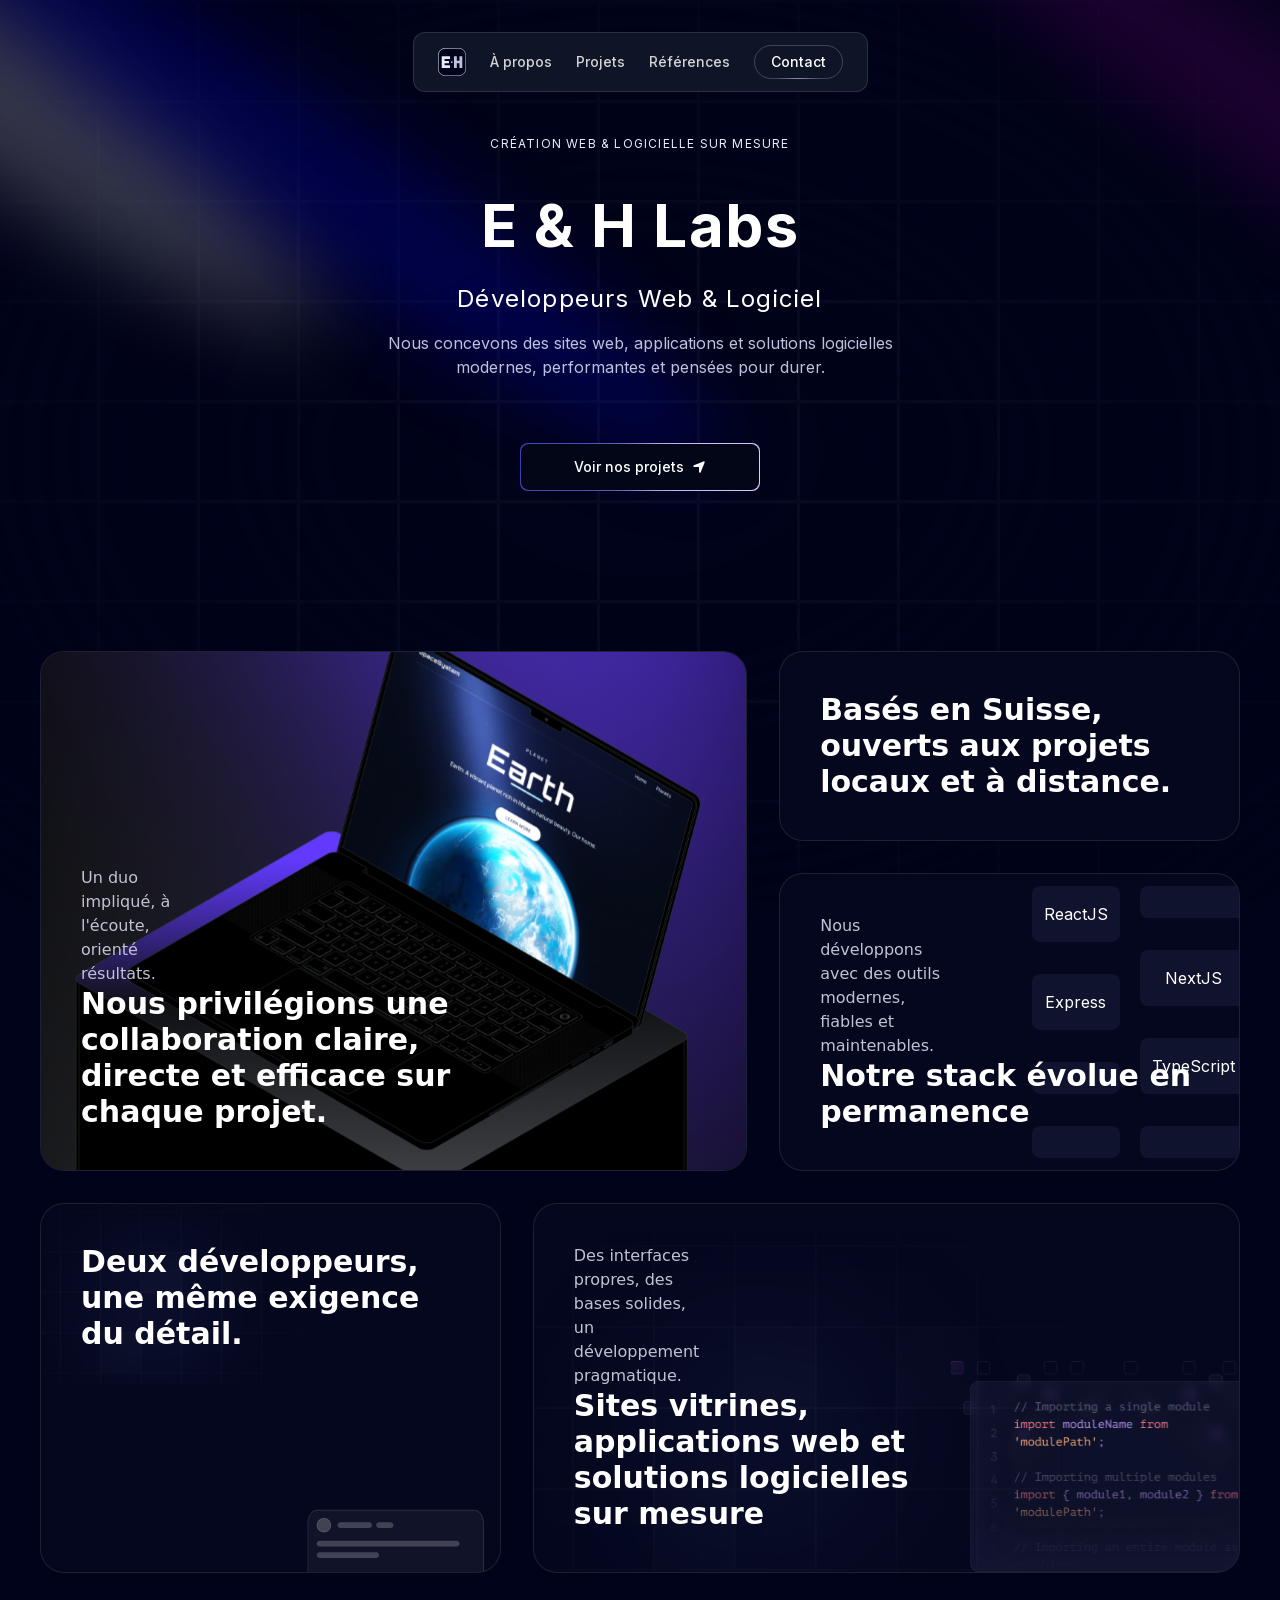
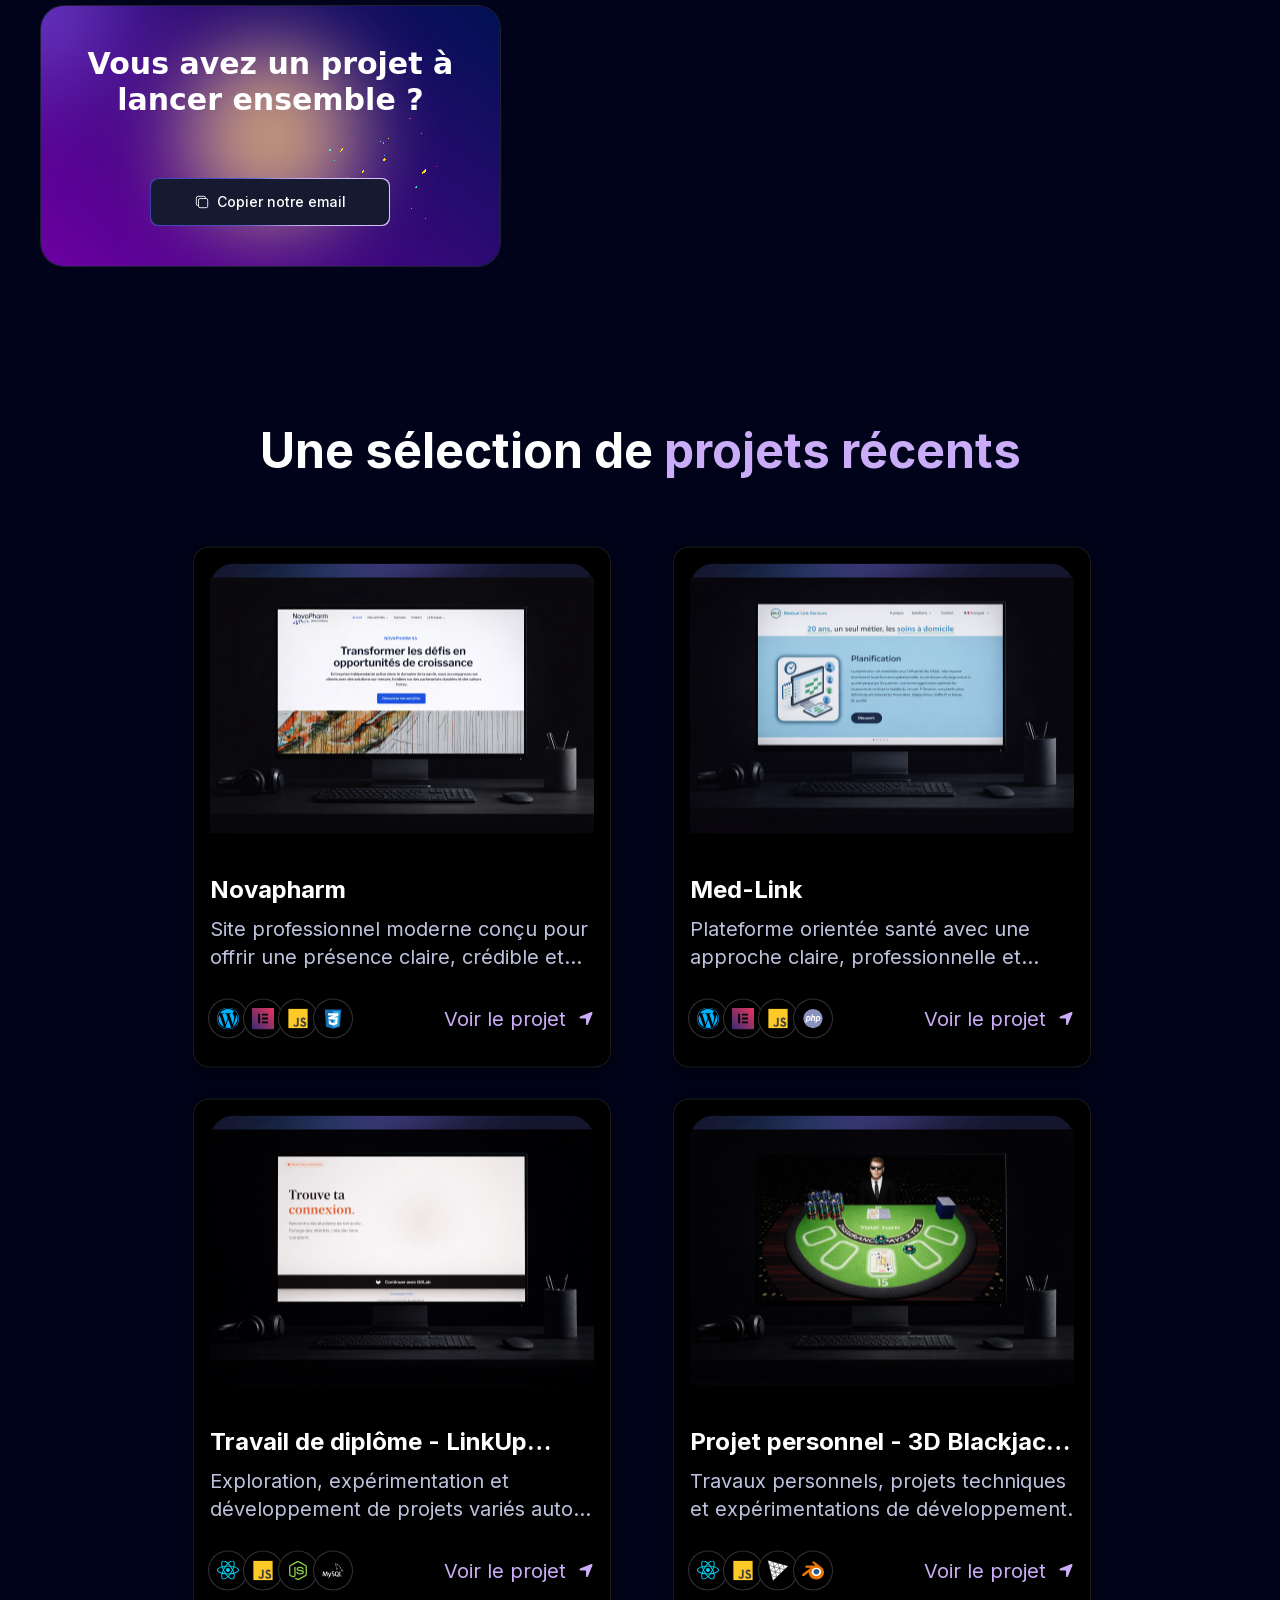
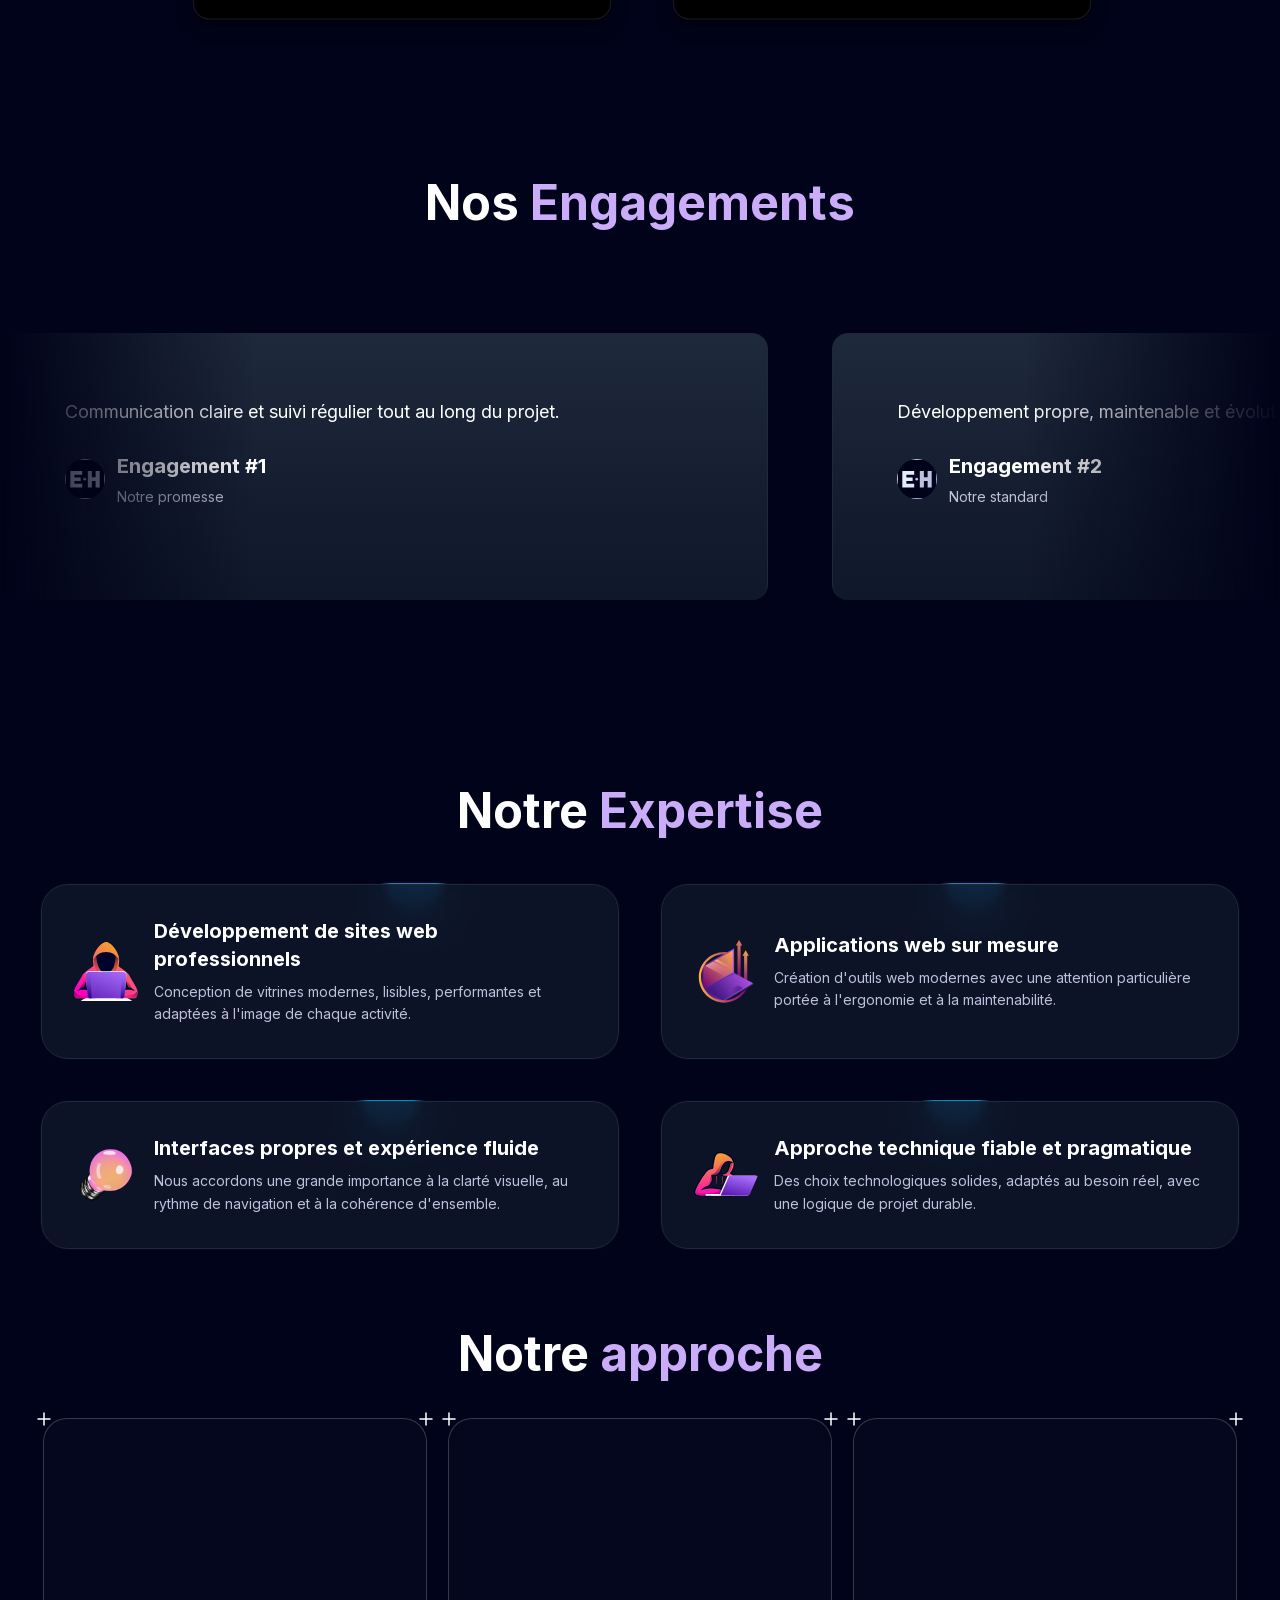
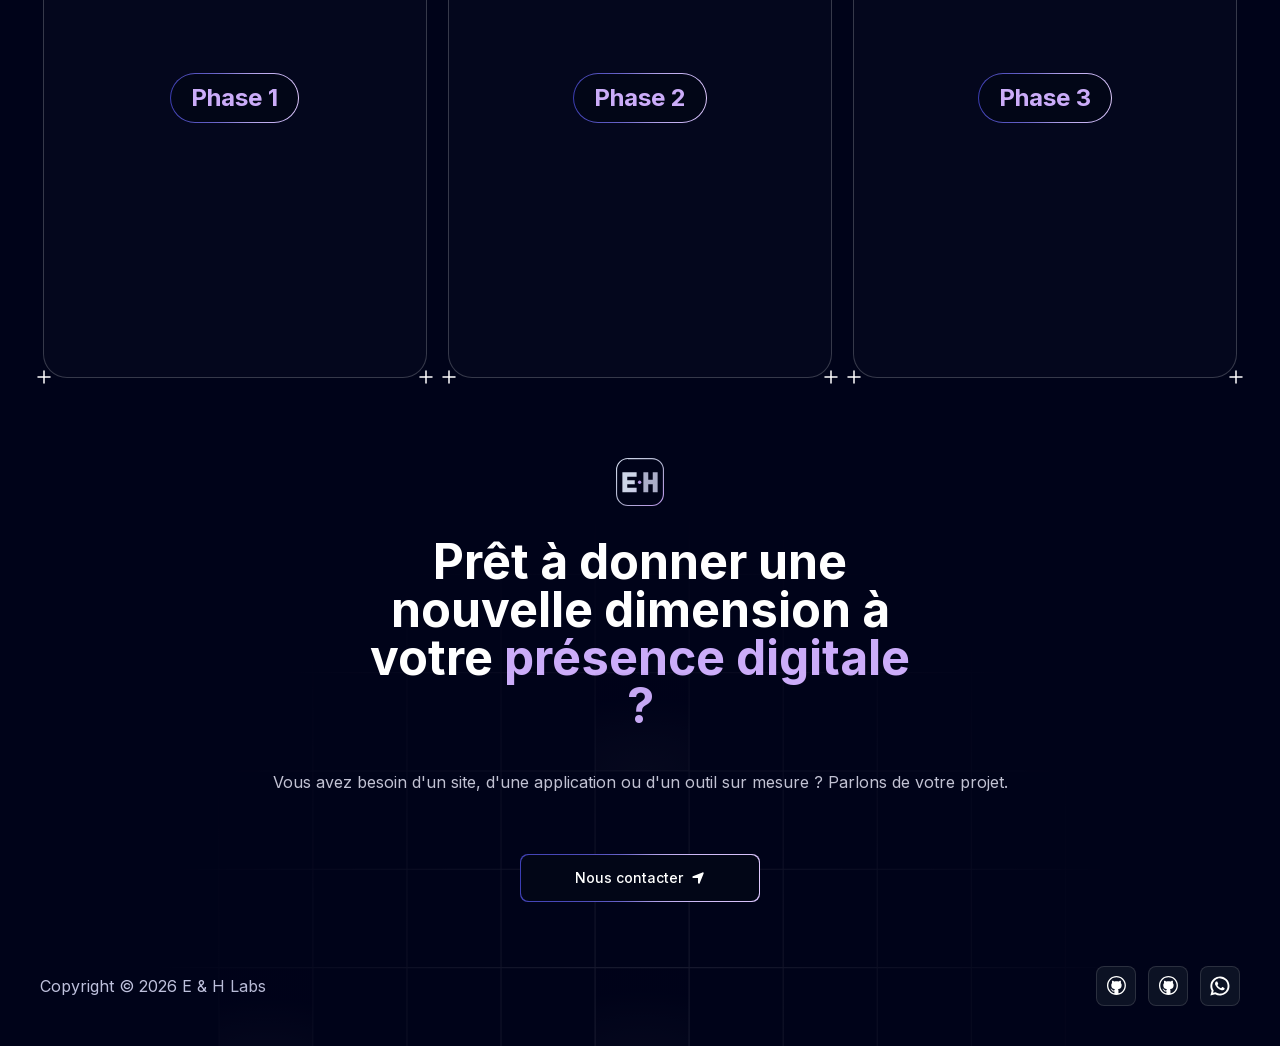
==== commit 83541f7f: "Updates" ====
--- a/index.html
+++ b/index.html
@@ -1,4 +1,4 @@
-<!DOCTYPE html><!--oBBx4Da9Gwnq_73Ljx3Dw--><html lang="fr" class="dark"><head><meta charSet="utf-8"/><meta name="viewport" content="width=device-width, initial-scale=1"/><link rel="preload" href="/agency/_next/static/media/83afe278b6a6bb3c-s.p.3a6ba036.woff2" as="font" crossorigin="" type="font/woff2"/><link rel="preload" as="image" href="/agency/public/favicon.svg"/><link rel="preload" as="image" href="/agency/public/b1.svg"/><link rel="preload" as="image" href="/agency/public/grid.svg"/><link rel="preload" as="image" href="/agency/public/b4.svg"/><link rel="preload" as="image" href="/agency/public/b5.svg"/><link rel="preload" as="image" href="/agency/public/confetti.gif"/><link rel="preload" as="image" href="/agency/public/bg.png"/><link rel="preload" as="image" href="/agency/public/nova1.png"/><link rel="preload" as="image" href="/agency/public/wordpress-logo-svgrepo-com.svg"/><link rel="preload" as="image" href="/agency/public/elementor-icon.svg"/><link rel="stylesheet" href="/agency/_next/static/chunks/4ba60d38734aea9a.css" data-precedence="next"/><link rel="preload" as="script" fetchPriority="low" href="/agency/_next/static/chunks/465f799faf41e6df.js"/><script src="/agency/_next/static/chunks/806bdb8e4a6a9b95.js" async=""></script><script src="/agency/_next/static/chunks/edf728ade32a04ce.js" async=""></script><script src="/agency/_next/static/chunks/540c7ba3ac07ce80.js" async=""></script><script src="/agency/_next/static/chunks/turbopack-c97c49ae17ae7a36.js" async=""></script><script src="/agency/_next/static/chunks/ff1a16fafef87110.js" async=""></script><script src="/agency/_next/static/chunks/d2be314c3ece3fbe.js" async=""></script><script src="/agency/_next/static/chunks/4534386b52581134.js" async=""></script><link rel="preload" href="/agency/public/exp1.svg" as="image"/><link rel="preload" href="/agency/public/exp2.svg" as="image"/><link rel="preload" href="/agency/public/exp3.svg" as="image"/><link rel="preload" href="/agency/public/exp4.svg" as="image"/><link rel="preload" href="/agency/public/footer-grid.svg" as="image"/><link rel="preload" href="/agency/public/git.svg" as="image"/><link rel="preload" href="/agency/public/wha.svg" as="image"/><link rel="preload" as="image" href="/agency/public/js-svgrepo-com.svg"/><link rel="preload" as="image" href="/agency/public/css-3-svgrepo-com.svg"/><link rel="preload" as="image" href="/agency/public/medlink1.png"/><link rel="preload" as="image" href="/agency/public/php-svgrepo-com.svg"/><link rel="preload" as="image" href="/agency/public/linkup.png"/><link rel="preload" as="image" href="/agency/public/re.svg"/><link rel="preload" as="image" href="/agency/public/node-js-svgrepo-com.svg"/><link rel="preload" as="image" href="/agency/public/mysql-svgrepo-com.svg"/><link rel="preload" as="image" href="/agency/public/blackjack1.png"/><link rel="preload" as="image" href="/agency/public/three.svg"/><link rel="preload" as="image" href="/agency/public/blender-svgrepo-com.svg"/><meta name="next-size-adjust" content=""/><title>E &amp; H Labs — Développeurs Web &amp; Logiciel</title><meta name="description" content="E &amp; H Labs est un duo de développeurs passionnés qui conçoit des sites web, applications et solutions logicielles sur mesure."/><link rel="icon" href="/agency/public/favicon.svg"/><script src="/agency/_next/static/chunks/a6dad97d9634a72d.js" noModule=""></script></head><body class="inter_5972bc34-module__OU16Qa__className"><div hidden=""><!--$--><!--/$--></div><main class="relative bg-black-100 flex justify-center items-center flex-col overflow-hidden mx-auto sm:px-10 px-5"><div class="max-w-7xl w-full"><div class="flex max-w-fit md:min-w-[70vw] lg:min-w-fit fixed z-[5000] top-8 inset-x-0 mx-auto px-6 py-3 rounded-xl items-center justify-between gap-6" style="backdrop-filter:blur(16px) saturate(180%);background-color:rgba(17, 25, 40, 0.85);border:1px solid rgba(255, 255, 255, 0.12);opacity:0;transform:translateY(-20px)"><a class="flex-shrink-0" href="/agency"><img src="/agency/public/favicon.svg" alt="E &amp; H Labs" class="h-7 w-auto"/></a><div class="flex items-center gap-6"><a class="hidden sm:block text-sm font-medium text-neutral-300 hover:text-white transition-colors duration-200 cursor-pointer" href="#about">À propos</a><a class="hidden sm:block text-sm font-medium text-neutral-300 hover:text-white transition-colors duration-200 cursor-pointer" href="#projects">Projets</a><a class="hidden sm:block text-sm font-medium text-neutral-300 hover:text-white transition-colors duration-200 cursor-pointer" href="#testimonials">Références</a><a class="border text-sm font-medium border-white/[0.2] text-white px-4 py-1.5 rounded-full hover:border-purple/60 hover:text-purple transition-colors duration-200 relative" href="#contact"><span>Contact</span><span class="absolute inset-x-0 w-1/2 mx-auto -bottom-px bg-gradient-to-r from-transparent via-purple to-transparent h-px opacity-60"></span></a></div></div><div class="pb-10 pt-24"><div><svg class="animate-spotlight pointer-events-none absolute z-[1] w-[138%] lg:w-[84%] opacity-0 -top-40 -left-10 md:-left-32 md:-top-20 h-screen" xmlns="http://www.w3.org/2000/svg" viewBox="0 0 3787 2842" fill="none"><g filter="url(#filter)"><ellipse cx="1924.71" cy="273.501" rx="1924.71" ry="273.501" transform="matrix(-0.822377 -0.568943 -0.568943 0.822377 3631.88 2291.09)" fill="white" fill-opacity="0.21"></ellipse></g><defs><filter id="filter" x="0.860352" y="0.838989" width="3785.16" height="2840.26" filterUnits="userSpaceOnUse" color-interpolation-filters="sRGB"><feFlood flood-opacity="0" result="BackgroundImageFix"></feFlood><feBlend mode="normal" in="SourceGraphic" in2="BackgroundImageFix" result="shape"></feBlend><feGaussianBlur stdDeviation="151" result="effect1_foregroundBlur_1065_8"></feGaussianBlur></filter></defs></svg><svg class="animate-spotlight pointer-events-none absolute z-[1] lg:w-[84%] opacity-0 h-[80vh] w-[50vw] top-10 left-full" xmlns="http://www.w3.org/2000/svg" viewBox="0 0 3787 2842" fill="none"><g filter="url(#filter)"><ellipse cx="1924.71" cy="273.501" rx="1924.71" ry="273.501" transform="matrix(-0.822377 -0.568943 -0.568943 0.822377 3631.88 2291.09)" fill="purple" fill-opacity="0.21"></ellipse></g><defs><filter id="filter" x="0.860352" y="0.838989" width="3785.16" height="2840.26" filterUnits="userSpaceOnUse" color-interpolation-filters="sRGB"><feFlood flood-opacity="0" result="BackgroundImageFix"></feFlood><feBlend mode="normal" in="SourceGraphic" in2="BackgroundImageFix" result="shape"></feBlend><feGaussianBlur stdDeviation="151" result="effect1_foregroundBlur_1065_8"></feGaussianBlur></filter></defs></svg><svg class="animate-spotlight pointer-events-none absolute z-[1] lg:w-[84%] opacity-0 left-80 top-28 h-[80vh] w-[50vw]" xmlns="http://www.w3.org/2000/svg" viewBox="0 0 3787 2842" fill="none"><g filter="url(#filter)"><ellipse cx="1924.71" cy="273.501" rx="1924.71" ry="273.501" transform="matrix(-0.822377 -0.568943 -0.568943 0.822377 3631.88 2291.09)" fill="blue" fill-opacity="0.21"></ellipse></g><defs><filter id="filter" x="0.860352" y="0.838989" width="3785.16" height="2840.26" filterUnits="userSpaceOnUse" color-interpolation-filters="sRGB"><feFlood flood-opacity="0" result="BackgroundImageFix"></feFlood><feBlend mode="normal" in="SourceGraphic" in2="BackgroundImageFix" result="shape"></feBlend><feGaussianBlur stdDeviation="151" result="effect1_foregroundBlur_1065_8"></feGaussianBlur></filter></defs></svg></div><div class="h-screen w-full dark:bg-black-100 bg-white dark:bg-grid-white/[0.03] bg-grid-black/[0.2] absolute top-0 left-0 flex items-center justify-center"><div class="absolute pointer-events-none inset-0 flex items-center justify-center dark:bg-black-100 bg-white [mask-image:radial-gradient(ellipse_at_center,transparent_20%,black)]"></div></div><div class="flex justify-center relative my-10 z-10"><div class="max-w-[89vw] md:max-w-2xl lg:max-w-[60vw] flex flex-col items-center justify-center gap-4"><p class="uppercase tracking-widest text-xs text-center text-blue-100 max-w-80">Création web &amp; logicielle sur mesure</p><div class="font-bold text-center text-[40px] md:text-5xl lg:text-6xl"><div class="mt-4"><div class="dark:text-white text-black leading-snug tracking-wide"><div><span class="dark:text-white text-black opacity-0" style="filter:blur(10px)">E<!-- --> </span><span class="dark:text-white text-black opacity-0" style="filter:blur(10px)">&amp;<!-- --> </span><span class="dark:text-white text-black opacity-0" style="filter:blur(10px)">H<!-- --> </span><span class="dark:text-white text-black opacity-0" style="filter:blur(10px)">Labs<!-- --> </span></div></div></div></div><p class="text-center md:tracking-wider text-sm md:text-lg lg:text-2xl">Développeurs Web &amp; Logiciel</p><p class="text-center text-white-100 text-sm md:text-base max-w-lg">Nous concevons des sites web, applications et solutions logicielles modernes, performantes et pensées pour durer.</p><div class="mt-2"><a href="#projects"><button class="relative inline-flex h-12 w-full overflow-hidden rounded-lg p-[1px] focus:outline-none md:w-60 md:mt-10"><span class="absolute inset-[-1000%] animate-[spin_2s_linear_infinite] bg-[conic-gradient(from_90deg_at_50%_50%,#E2CBFF_0%,#393BB2_50%,#E2CBFF_100%)]"></span><span class="inline-flex h-full w-full cursor-pointer items-center justify-center rounded-lg
+<!DOCTYPE html><!--hyp9_1HrXr_dA3cZKe5Nl--><html lang="fr" class="dark"><head><meta charSet="utf-8"/><meta name="viewport" content="width=device-width, initial-scale=1"/><link rel="preload" href="/agency/_next/static/media/83afe278b6a6bb3c-s.p.3a6ba036.woff2" as="font" crossorigin="" type="font/woff2"/><link rel="preload" as="image" href="/agency/public/favicon.svg"/><link rel="preload" as="image" href="/agency/public/b1.svg"/><link rel="preload" as="image" href="/agency/public/grid.svg"/><link rel="preload" as="image" href="/agency/public/b4.svg"/><link rel="preload" as="image" href="/agency/public/b5.svg"/><link rel="preload" as="image" href="/agency/public/confetti.gif"/><link rel="preload" as="image" href="/agency/public/bg.png"/><link rel="preload" as="image" href="/agency/public/nova1.png"/><link rel="preload" as="image" href="/agency/public/wordpress-logo-svgrepo-com.svg"/><link rel="preload" as="image" href="/agency/public/elementor-icon.svg"/><link rel="stylesheet" href="/agency/_next/static/chunks/4ba60d38734aea9a.css" data-precedence="next"/><link rel="preload" as="script" fetchPriority="low" href="/agency/_next/static/chunks/465f799faf41e6df.js"/><script src="/agency/_next/static/chunks/806bdb8e4a6a9b95.js" async=""></script><script src="/agency/_next/static/chunks/edf728ade32a04ce.js" async=""></script><script src="/agency/_next/static/chunks/540c7ba3ac07ce80.js" async=""></script><script src="/agency/_next/static/chunks/turbopack-c97c49ae17ae7a36.js" async=""></script><script src="/agency/_next/static/chunks/ff1a16fafef87110.js" async=""></script><script src="/agency/_next/static/chunks/d2be314c3ece3fbe.js" async=""></script><script src="/agency/_next/static/chunks/4534386b52581134.js" async=""></script><link rel="preload" href="/agency/public/exp1.svg" as="image"/><link rel="preload" href="/agency/public/exp2.svg" as="image"/><link rel="preload" href="/agency/public/exp3.svg" as="image"/><link rel="preload" href="/agency/public/exp4.svg" as="image"/><link rel="preload" href="/agency/public/footer-grid.svg" as="image"/><link rel="preload" href="/agency/public/git.svg" as="image"/><link rel="preload" href="/agency/public/wha.svg" as="image"/><link rel="preload" as="image" href="/agency/public/js-svgrepo-com.svg"/><link rel="preload" as="image" href="/agency/public/css-3-svgrepo-com.svg"/><link rel="preload" as="image" href="/agency/public/medlink1.png"/><link rel="preload" as="image" href="/agency/public/php-svgrepo-com.svg"/><link rel="preload" as="image" href="/agency/public/linkup.png"/><link rel="preload" as="image" href="/agency/public/re.svg"/><link rel="preload" as="image" href="/agency/public/node-js-svgrepo-com.svg"/><link rel="preload" as="image" href="/agency/public/mysql-svgrepo-com.svg"/><link rel="preload" as="image" href="/agency/public/blackjack1.png"/><link rel="preload" as="image" href="/agency/public/three.svg"/><link rel="preload" as="image" href="/agency/public/blender-svgrepo-com.svg"/><meta name="next-size-adjust" content=""/><title>E &amp; H Labs — Développeurs Web &amp; Logiciel</title><meta name="description" content="E &amp; H Labs est un duo de développeurs passionnés qui conçoit des sites web, applications et solutions logicielles sur mesure."/><link rel="icon" href="/agency/public/favicon.svg"/><script src="/agency/_next/static/chunks/a6dad97d9634a72d.js" noModule=""></script></head><body class="inter_5972bc34-module__OU16Qa__className"><div hidden=""><!--$--><!--/$--></div><main class="relative bg-black-100 flex justify-center items-center flex-col overflow-hidden mx-auto sm:px-10 px-5"><div class="max-w-7xl w-full"><div class="flex max-w-fit md:min-w-[70vw] lg:min-w-fit fixed z-[5000] top-8 inset-x-0 mx-auto px-6 py-3 rounded-xl items-center justify-between gap-6" style="backdrop-filter:blur(16px) saturate(180%);background-color:rgba(17, 25, 40, 0.85);border:1px solid rgba(255, 255, 255, 0.12);opacity:0;transform:translateY(-20px)"><a class="flex-shrink-0" href="/agency"><img src="/agency/public/favicon.svg" alt="E &amp; H Labs" class="h-7 w-auto"/></a><div class="flex items-center gap-6"><a class="hidden sm:block text-sm font-medium text-neutral-300 hover:text-white transition-colors duration-200 cursor-pointer" href="#about">À propos</a><a class="hidden sm:block text-sm font-medium text-neutral-300 hover:text-white transition-colors duration-200 cursor-pointer" href="#projects">Projets</a><a class="hidden sm:block text-sm font-medium text-neutral-300 hover:text-white transition-colors duration-200 cursor-pointer" href="#testimonials">Références</a><a class="border text-sm font-medium border-white/[0.2] text-white px-4 py-1.5 rounded-full hover:border-purple/60 hover:text-purple transition-colors duration-200 relative" href="#contact"><span>Contact</span><span class="absolute inset-x-0 w-1/2 mx-auto -bottom-px bg-gradient-to-r from-transparent via-purple to-transparent h-px opacity-60"></span></a></div></div><div class="pb-10 pt-24"><div><svg class="animate-spotlight pointer-events-none absolute z-[1] w-[138%] lg:w-[84%] opacity-0 -top-40 -left-10 md:-left-32 md:-top-20 h-screen" xmlns="http://www.w3.org/2000/svg" viewBox="0 0 3787 2842" fill="none"><g filter="url(#filter)"><ellipse cx="1924.71" cy="273.501" rx="1924.71" ry="273.501" transform="matrix(-0.822377 -0.568943 -0.568943 0.822377 3631.88 2291.09)" fill="white" fill-opacity="0.21"></ellipse></g><defs><filter id="filter" x="0.860352" y="0.838989" width="3785.16" height="2840.26" filterUnits="userSpaceOnUse" color-interpolation-filters="sRGB"><feFlood flood-opacity="0" result="BackgroundImageFix"></feFlood><feBlend mode="normal" in="SourceGraphic" in2="BackgroundImageFix" result="shape"></feBlend><feGaussianBlur stdDeviation="151" result="effect1_foregroundBlur_1065_8"></feGaussianBlur></filter></defs></svg><svg class="animate-spotlight pointer-events-none absolute z-[1] lg:w-[84%] opacity-0 h-[80vh] w-[50vw] top-10 left-full" xmlns="http://www.w3.org/2000/svg" viewBox="0 0 3787 2842" fill="none"><g filter="url(#filter)"><ellipse cx="1924.71" cy="273.501" rx="1924.71" ry="273.501" transform="matrix(-0.822377 -0.568943 -0.568943 0.822377 3631.88 2291.09)" fill="purple" fill-opacity="0.21"></ellipse></g><defs><filter id="filter" x="0.860352" y="0.838989" width="3785.16" height="2840.26" filterUnits="userSpaceOnUse" color-interpolation-filters="sRGB"><feFlood flood-opacity="0" result="BackgroundImageFix"></feFlood><feBlend mode="normal" in="SourceGraphic" in2="BackgroundImageFix" result="shape"></feBlend><feGaussianBlur stdDeviation="151" result="effect1_foregroundBlur_1065_8"></feGaussianBlur></filter></defs></svg><svg class="animate-spotlight pointer-events-none absolute z-[1] lg:w-[84%] opacity-0 left-80 top-28 h-[80vh] w-[50vw]" xmlns="http://www.w3.org/2000/svg" viewBox="0 0 3787 2842" fill="none"><g filter="url(#filter)"><ellipse cx="1924.71" cy="273.501" rx="1924.71" ry="273.501" transform="matrix(-0.822377 -0.568943 -0.568943 0.822377 3631.88 2291.09)" fill="blue" fill-opacity="0.21"></ellipse></g><defs><filter id="filter" x="0.860352" y="0.838989" width="3785.16" height="2840.26" filterUnits="userSpaceOnUse" color-interpolation-filters="sRGB"><feFlood flood-opacity="0" result="BackgroundImageFix"></feFlood><feBlend mode="normal" in="SourceGraphic" in2="BackgroundImageFix" result="shape"></feBlend><feGaussianBlur stdDeviation="151" result="effect1_foregroundBlur_1065_8"></feGaussianBlur></filter></defs></svg></div><div class="h-screen w-full dark:bg-black-100 bg-white dark:bg-grid-white/[0.03] bg-grid-black/[0.2] absolute top-0 left-0 flex items-center justify-center"><div class="absolute pointer-events-none inset-0 flex items-center justify-center dark:bg-black-100 bg-white [mask-image:radial-gradient(ellipse_at_center,transparent_20%,black)]"></div></div><div class="flex justify-center relative my-10 z-10"><div class="max-w-[89vw] md:max-w-2xl lg:max-w-[60vw] flex flex-col items-center justify-center gap-4"><p class="uppercase tracking-widest text-xs text-center text-blue-100 max-w-80">Création web &amp; logicielle sur mesure</p><div class="font-bold text-center text-[40px] md:text-5xl lg:text-6xl"><div class="mt-4"><div class="dark:text-white text-black leading-snug tracking-wide"><div><span class="dark:text-white text-black opacity-0" style="filter:blur(10px)">E<!-- --> </span><span class="dark:text-white text-black opacity-0" style="filter:blur(10px)">&amp;<!-- --> </span><span class="dark:text-white text-black opacity-0" style="filter:blur(10px)">H<!-- --> </span><span class="dark:text-white text-black opacity-0" style="filter:blur(10px)">Labs<!-- --> </span></div></div></div></div><p class="text-center md:tracking-wider text-sm md:text-lg lg:text-2xl">Développeurs Web &amp; Logiciel</p><p class="text-center text-white-100 text-sm md:text-base max-w-lg">Nous concevons des sites web, applications et solutions logicielles modernes, performantes et pensées pour durer.</p><div class="mt-2"><a href="#projects"><button class="relative inline-flex h-12 w-full overflow-hidden rounded-lg p-[1px] focus:outline-none md:w-60 md:mt-10"><span class="absolute inset-[-1000%] animate-[spin_2s_linear_infinite] bg-[conic-gradient(from_90deg_at_50%_50%,#E2CBFF_0%,#393BB2_50%,#E2CBFF_100%)]"></span><span class="inline-flex h-full w-full cursor-pointer items-center justify-center rounded-lg
              bg-slate-950 px-7 text-sm font-medium text-white backdrop-blur-3xl gap-2 undefined">Voir nos projets<svg stroke="currentColor" fill="currentColor" stroke-width="0" viewBox="0 0 448 512" height="1em" width="1em" xmlns="http://www.w3.org/2000/svg"><path d="M429.6 92.1c4.9-11.9 2.1-25.6-7-34.7s-22.8-11.9-34.7-7l-352 144c-14.2 5.8-22.2 20.8-19.3 35.8s16.1 25.8 31.4 25.8l176 0 0 176c0 15.3 10.8 28.4 25.8 31.4s30-5.1 35.8-19.3l144-352z"></path></svg></span></button></a></div></div></div></div><section id="about"><div class="grid grid-cols-1 md:grid-cols-6 lg:grid-cols-5 md:grid-row-7 gap-4 lg:gap-8 mx-auto w-full py-20"><div class="row-span-1 relative overflow-hidden rounded-3xl border border-white/[0.1] group/bento hover:shadow-xl transition duration-200 shadow-input dark:shadow-none justify-between flex flex-col space-y-4 lg:col-span-3 md:col-span-6 md:row-span-4 lg:min-h-[40vh]" style="background:rgb(4,7,29);background-color:linear-gradient(90deg, rgba(4,7,29,1) 0%, rgba(12,14,35,1) 100%)"><div class="false h-full"><div class="w-full h-full absolute"><img src="/agency/public/b1.svg" alt="/agency/public/b1.svg" class="w-full h-full object-cover object-center"/></div><div class="absolute right-0 -bottom-5 false"></div><div class="justify-end group-hover/bento:translate-x-2 transition duration-200 relative md:h-full min-h-40 flex flex-col p-5 lg:p-10"><div class="font-sans font-extralight md:max-w-32 md:text-xs lg:text-base text-sm text-[#C1C2D3] z-10">Un duo impliqué, à l&#x27;écoute, orienté résultats.</div><div class="font-sans text-lg lg:text-3xl max-w-96 font-bold z-10">Nous privilégions une collaboration claire, directe et efficace sur chaque projet.</div></div></div></div><div class="row-span-1 relative overflow-hidden rounded-3xl border border-white/[0.1] group/bento hover:shadow-xl transition duration-200 shadow-input dark:shadow-none justify-between flex flex-col space-y-4 lg:col-span-2 md:col-span-3 md:row-span-2" style="background:rgb(4,7,29);background-color:linear-gradient(90deg, rgba(4,7,29,1) 0%, rgba(12,14,35,1) 100%)"><div class="false h-full"><div class="w-full h-full absolute"></div><div class="absolute right-0 -bottom-5 false"></div><div class="justify-start group-hover/bento:translate-x-2 transition duration-200 relative md:h-full min-h-40 flex flex-col p-5 lg:p-10"><div class="font-sans font-extralight md:max-w-32 md:text-xs lg:text-base text-sm text-[#C1C2D3] z-10"></div><div class="font-sans text-lg lg:text-3xl max-w-96 font-bold z-10">Basés en Suisse, ouverts aux projets locaux et à distance.</div></div></div></div><div class="row-span-1 relative overflow-hidden rounded-3xl border border-white/[0.1] group/bento hover:shadow-xl transition duration-200 shadow-input dark:shadow-none justify-between flex flex-col space-y-4 lg:col-span-2 md:col-span-3 md:row-span-2" style="background:rgb(4,7,29);background-color:linear-gradient(90deg, rgba(4,7,29,1) 0%, rgba(12,14,35,1) 100%)"><div class="false h-full"><div class="w-full h-full absolute"></div><div class="absolute right-0 -bottom-5 false"></div><div class="justify-center group-hover/bento:translate-x-2 transition duration-200 relative md:h-full min-h-40 flex flex-col p-5 lg:p-10"><div class="font-sans font-extralight md:max-w-32 md:text-xs lg:text-base text-sm text-[#C1C2D3] z-10">Nous développons avec des outils modernes, fiables et maintenables.</div><div class="font-sans text-lg lg:text-3xl max-w-96 font-bold z-10">Notre stack évolue en permanence</div><div class="flex gap-1 lg:gap-5 w-fit absolute -right-3 lg:-right-2"><div class="flex flex-col gap-3 md:gap-3 lg:gap-8"><span class="lg:py-4 lg:px-3 py-2 px-3 text-xs lg:text-base opacity-50 lg:opacity-100 rounded-lg text-center bg-[#10132E]">ReactJS</span><span class="lg:py-4 lg:px-3 py-2 px-3 text-xs lg:text-base opacity-50 lg:opacity-100 rounded-lg text-center bg-[#10132E]">Express</span><span class="lg:py-4 lg:px-3 py-2 px-3 text-xs lg:text-base opacity-50 lg:opacity-100 rounded-lg text-center bg-[#10132E]">      </span><span class="lg:py-4 lg:px-3 py-4 px-3 rounded-lg text-center bg-[#10132E]"></span></div><div class="flex flex-col gap-3 md:gap-3 lg:gap-8"><span class="lg:py-4 lg:px-3 py-4 px-3 rounded-lg text-center bg-[#10132E]"></span><span class="lg:py-4 lg:px-3 py-2 px-3 text-xs lg:text-base opacity-50 lg:opacity-100 rounded-lg text-center bg-[#10132E]">NextJS</span><span class="lg:py-4 lg:px-3 py-2 px-3 text-xs lg:text-base opacity-50 lg:opacity-100 rounded-lg text-center bg-[#10132E]">TypeScript</span><span class="lg:py-4 lg:px-3 py-2 px-3 text-xs lg:text-base opacity-50 lg:opacity-100 rounded-lg text-center bg-[#10132E]"></span></div></div></div></div></div><div class="row-span-1 relative overflow-hidden rounded-3xl border border-white/[0.1] group/bento hover:shadow-xl transition duration-200 shadow-input dark:shadow-none justify-between flex flex-col space-y-4 lg:col-span-2 md:col-span-3 md:row-span-1" style="background:rgb(4,7,29);background-color:linear-gradient(90deg, rgba(4,7,29,1) 0%, rgba(12,14,35,1) 100%)"><div class="false h-full"><div class="w-full h-full absolute"><img src="/agency/public/grid.svg" alt="/agency/public/grid.svg" class="object-cover object-center"/></div><div class="absolute right-0 -bottom-5 false"><img src="/agency/public/b4.svg" alt="/agency/public/b4.svg" class="object-cover object-center w-full h-full"/></div><div class="justify-start group-hover/bento:translate-x-2 transition duration-200 relative md:h-full min-h-40 flex flex-col p-5 lg:p-10"><div class="font-sans font-extralight md:max-w-32 md:text-xs lg:text-base text-sm text-[#C1C2D3] z-10"></div><div class="font-sans text-lg lg:text-3xl max-w-96 font-bold z-10">Deux développeurs, une même exigence du détail.</div></div></div></div><div class="row-span-1 relative overflow-hidden rounded-3xl border border-white/[0.1] group/bento hover:shadow-xl transition duration-200 shadow-input dark:shadow-none justify-between flex flex-col space-y-4 md:col-span-3 md:row-span-1" style="background:rgb(4,7,29);background-color:linear-gradient(90deg, rgba(4,7,29,1) 0%, rgba(12,14,35,1) 100%)"><div class="false h-full"><div class="w-full h-full absolute"><img src="/agency/public/b5.svg" alt="/agency/public/b5.svg" class="absolute right-0 bottom-0 md:w-72 w-60 object-cover object-center"/></div><div class="absolute right-0 -bottom-5 w-full opacity-80"><img src="/agency/public/grid.svg" alt="/agency/public/grid.svg" class="object-cover object-center w-full h-full"/></div><div class="justify-start group-hover/bento:translate-x-2 transition duration-200 relative md:h-full min-h-40 flex flex-col p-5 lg:p-10"><div class="font-sans font-extralight md:max-w-32 md:text-xs lg:text-base text-sm text-[#C1C2D3] z-10">Des interfaces propres, des bases solides, un développement pragmatique.</div><div class="font-sans text-lg lg:text-3xl max-w-96 font-bold z-10">Sites vitrines, applications web et solutions logicielles sur mesure</div></div></div></div><div class="row-span-1 relative overflow-hidden rounded-3xl border border-white/[0.1] group/bento hover:shadow-xl transition duration-200 shadow-input dark:shadow-none justify-between flex flex-col space-y-4 lg:col-span-2 md:col-span-3 md:row-span-1" style="background:rgb(4,7,29);background-color:linear-gradient(90deg, rgba(4,7,29,1) 0%, rgba(12,14,35,1) 100%)"><div class="flex justify-center h-full"><div class="w-full h-full absolute"></div><div class="absolute right-0 -bottom-5 false"></div><div class="absolute inset-0 overflow-hidden bg-[linear-gradient(40deg,var(--gradient-background-start),var(--gradient-background-end))]"><svg class="hidden"><defs><filter id="blurMe"><feGaussianBlur in="SourceGraphic" stdDeviation="10" result="blur"></feGaussianBlur><feColorMatrix in="blur" mode="matrix" values="1 0 0 0 0  0 1 0 0 0  0 0 1 0 0  0 0 0 18 -8" result="goo"></feColorMatrix><feBlend in="SourceGraphic" in2="goo"></feBlend></filter></defs></svg><div class=""><div class="absolute z-50 inset-0 flex items-center justify-center text-white font-bold px-4 pointer-events-none text-3xl text-center md:text-4xl lg:text-7xl"></div></div><div class="gradients-container h-full w-full blur-lg [filter:url(#blurMe)_blur(40px)]"><div class="absolute [background:radial-gradient(circle_at_center,_var(--first-color)_0,_var(--first-color)_50%)_no-repeat] [mix-blend-mode:var(--blending-value)] w-[var(--size)] h-[var(--size)] top-[calc(50%-var(--size)/2)] left-[calc(50%-var(--size)/2)] [transform-origin:center_center] animate-first opacity-100"></div><div class="absolute [background:radial-gradient(circle_at_center,_rgba(var(--second-color),_0.8)_0,_rgba(var(--second-color),_0)_50%)_no-repeat] [mix-blend-mode:var(--blending-value)] w-[var(--size)] h-[var(--size)] top-[calc(50%-var(--size)/2)] left-[calc(50%-var(--size)/2)] [transform-origin:calc(50%-400px)] animate-second opacity-100"></div><div class="absolute [background:radial-gradient(circle_at_center,_rgba(var(--third-color),_0.8)_0,_rgba(var(--third-color),_0)_50%)_no-repeat] [mix-blend-mode:var(--blending-value)] w-[var(--size)] h-[var(--size)] top-[calc(50%-var(--size)/2)] left-[calc(50%-var(--size)/2)] [transform-origin:calc(50%+400px)] animate-third opacity-100"></div><div class="absolute [background:radial-gradient(circle_at_center,_rgba(var(--fourth-color),_0.8)_0,_rgba(var(--fourth-color),_0)_50%)_no-repeat] [mix-blend-mode:var(--blending-value)] w-[var(--size)] h-[var(--size)] top-[calc(50%-var(--size)/2)] left-[calc(50%-var(--size)/2)] [transform-origin:calc(50%-200px)_calc(50%+200px)] animate-fourth opacity-70"></div><div class="absolute [background:radial-gradient(circle_at_center,_rgba(var(--fifth-color),_0.8)_0,_rgba(var(--fifth-color),_0)_50%)_no-repeat] [mix-blend-mode:var(--blending-value)] w-[var(--size)] h-[var(--size)] top-[calc(50%-var(--size)/2)] left-[calc(50%-var(--size)/2)] [transform-origin:calc(50%-800px)_calc(50%+200px)] animate-fifth opacity-100"></div><div class="absolute [background:radial-gradient(circle_at_center,_rgba(var(--pointer-color),_0.8)_0,_rgba(var(--pointer-color),_0)_50%)_no-repeat] [mix-blend-mode:var(--blending-value)] w-full h-full -top-1/2 -left-1/2 opacity-70"></div></div></div><div class="justify-center md:max-w-full max-w-60 text-center group-hover/bento:translate-x-2 transition duration-200 relative md:h-full min-h-40 flex flex-col p-5 lg:p-10"><div class="font-sans font-extralight md:max-w-32 md:text-xs lg:text-base text-sm text-[#C1C2D3] z-10"></div><div class="font-sans text-lg lg:text-3xl max-w-96 font-bold z-10">Vous avez un projet à lancer ensemble ?</div><div class="mt-5 relative"><div class="absolute -bottom-5 right-0"><img src="/agency/public/confetti.gif" alt="confetti"/></div><button class="relative inline-flex h-12 w-full overflow-hidden rounded-lg p-[1px] focus:outline-none md:w-60 md:mt-10"><span class="absolute inset-[-1000%] animate-[spin_2s_linear_infinite] bg-[conic-gradient(from_90deg_at_50%_50%,#E2CBFF_0%,#393BB2_50%,#E2CBFF_100%)]"></span><span class="inline-flex h-full w-full cursor-pointer items-center justify-center rounded-lg
              bg-slate-950 px-7 text-sm font-medium text-white backdrop-blur-3xl gap-2 !bg-[#161A31]"><svg stroke="currentColor" fill="currentColor" stroke-width="0" viewBox="0 0 512 512" height="1em" width="1em" xmlns="http://www.w3.org/2000/svg"><rect width="336" height="336" x="128" y="128" fill="none" stroke-linejoin="round" stroke-width="32" rx="57" ry="57"></rect><path fill="none" stroke-linecap="round" stroke-linejoin="round" stroke-width="32" d="m383.5 128 .5-24a56.16 56.16 0 0 0-56-56H112a64.19 64.19 0 0 0-64 64v216a56.16 56.16 0 0 0 56 56h24"></path></svg>Copier notre email</span></button></div></div></div></div></div></section><div class="py-20" id="projects"><h1 class="heading">Une sélection de<!-- --> <span class="text-purple">projets récents</span></h1><div class="flex flex-wrap items-center justify-center p-4 gap-x-24 gap-y-8 mt-10"><div class="lg:min-h-[32.5rem] h-[25rem] flex items-center justify-center sm:w-96 w-[80vw]"><div class="relative group/pin z-50 cursor-pointer"><div style="perspective:1000px;transform:rotateX(70deg) translateZ(0deg)" class="absolute left-1/2 top-1/2 ml-[0.09375rem] mt-4 -translate-x-1/2 -translate-y-1/2"><div style="transform:translate(-50%,-50%) rotateX(0deg)" class="absolute left-1/2 p-4 top-1/2 flex justify-start items-start rounded-2xl shadow-[0_8px_16px_rgb(0_0_0/0.4)] bg-black border border-white/[0.1] group-hover/pin:border-white/[0.2] transition duration-700 overflow-hidden"><div class="relative z-50"><div class="relative flex items-center justify-center sm:w-96 w-[80vw] overflow-hidden h-[20vh] lg:h-[30vh] mb-10"><div class="relative w-full h-full overflow-hidden lg:rounded-3xl" style="background-color:#13162D"><img src="/agency/public/bg.png" alt="bgimg"/></div><img src="/agency/public/nova1.png" alt="cover" class="z-10 absolute bottom-0"/></div><h1 class="font-bold lg:text-2xl md:text-xl text-base line-clamp-1">Novapharm</h1><p class="lg:text-xl lg:font-normal font-light text-sm line-clamp-2" style="color:#BEC1DD;margin:1vh 0">Site professionnel moderne conçu pour offrir une présence claire, crédible et structurée.</p><div class="flex items-center justify-between mt-7 mb-3"><div class="flex items-center"><div class="border border-white/[.2] rounded-full bg-black lg:w-10 lg:h-10 w-8 h-8 flex justify-center items-center" style="transform:translateX(-2px)"><img src="/agency/public/wordpress-logo-svgrepo-com.svg" alt="icon5" class="p-2"/></div><div class="border border-white/[.2] rounded-full bg-black lg:w-10 lg:h-10 w-8 h-8 flex justify-center items-center" style="transform:translateX(-7px)"><img src="/agency/public/elementor-icon.svg" alt="icon5" class="p-2"/></div><div class="border border-white/[.2] rounded-full bg-black lg:w-10 lg:h-10 w-8 h-8 flex justify-center items-center" style="transform:translateX(-12px)"><img src="/agency/public/js-svgrepo-com.svg" alt="icon5" class="p-2"/></div><div class="border border-white/[.2] rounded-full bg-black lg:w-10 lg:h-10 w-8 h-8 flex justify-center items-center" style="transform:translateX(-17px)"><img src="/agency/public/css-3-svgrepo-com.svg" alt="icon5" class="p-2"/></div></div><div class="flex justify-center items-center"><p class="flex lg:text-xl md:text-xs text-sm text-purple">Voir le projet</p><svg stroke="currentColor" fill="currentColor" stroke-width="0" viewBox="0 0 448 512" class="ms-3" color="#CBACF9" style="color:#CBACF9" height="1em" width="1em" xmlns="http://www.w3.org/2000/svg"><path d="M429.6 92.1c4.9-11.9 2.1-25.6-7-34.7s-22.8-11.9-34.7-7l-352 144c-14.2 5.8-22.2 20.8-19.3 35.8s16.1 25.8 31.4 25.8l176 0 0 176c0 15.3 10.8 28.4 25.8 31.4s30-5.1 35.8-19.3l144-352z"></path></svg></div></div></div></div></div><div class="pointer-events-none w-96 h-80 flex items-center justify-center opacity-0 group-hover/pin:opacity-100 z-[60] transition duration-500"><div class="w-full h-full -mt-7 flex-none inset-0"><div class="absolute top-0 inset-x-0 flex justify-center"><a href="https://novapharm.ch/" target="_blank" class="relative flex space-x-2 items-center z-10 rounded-full bg-zinc-950 py-0.5 px-4 ring-1 ring-white/10"><span class="relative z-20 text-white text-xs font-bold inline-block py-0.5">https://novapharm.ch/</span><span class="absolute -bottom-0 left-[1.125rem] h-px w-[calc(100%-2.25rem)] bg-gradient-to-r from-emerald-400/0 via-emerald-400/90 to-emerald-400/0 transition-opacity duration-500 group-hover/btn:opacity-40"></span></a></div><div style="perspective:1000px;transform:rotateX(70deg) translateZ(0)" class="absolute left-1/2 top-1/2 ml-[0.09375rem] mt-4 -translate-x-1/2 -translate-y-1/2"><div class="absolute left-1/2 top-1/2 h-[11.25rem] w-[11.25rem] rounded-[50%] bg-sky-500/[0.08] shadow-[0_8px_16px_rgb(0_0_0/0.4)]" style="opacity:0;transform:translateX(-50%) translateY(-50%) scale(0)"></div><div class="absolute left-1/2 top-1/2 h-[11.25rem] w-[11.25rem] rounded-[50%] bg-sky-500/[0.08] shadow-[0_8px_16px_rgb(0_0_0/0.4)]" style="opacity:0;transform:translateX(-50%) translateY(-50%) scale(0)"></div><div class="absolute left-1/2 top-1/2 h-[11.25rem] w-[11.25rem] rounded-[50%] bg-sky-500/[0.08] shadow-[0_8px_16px_rgb(0_0_0/0.4)]" style="opacity:0;transform:translateX(-50%) translateY(-50%) scale(0)"></div></div><div class="absolute right-1/2 bottom-1/2 bg-gradient-to-b from-transparent to-cyan-500 translate-y-[14px] w-px h-20 group-hover/pin:h-40 blur-[2px]"></div><div class="absolute right-1/2 bottom-1/2 bg-gradient-to-b from-transparent to-cyan-500 translate-y-[14px] w-px h-20 group-hover/pin:h-40"></div><div class="absolute right-1/2 translate-x-[1.5px] bottom-1/2 bg-cyan-600 translate-y-[14px] w-[4px] h-[4px] rounded-full z-40 blur-[3px]"></div><div class="absolute right-1/2 translate-x-[0.5px] bottom-1/2 bg-cyan-300 translate-y-[14px] w-[2px] h-[2px] rounded-full z-40"></div></div></div></div></div><div class="lg:min-h-[32.5rem] h-[25rem] flex items-center justify-center sm:w-96 w-[80vw]"><div class="relative group/pin z-50 cursor-pointer"><div style="perspective:1000px;transform:rotateX(70deg) translateZ(0deg)" class="absolute left-1/2 top-1/2 ml-[0.09375rem] mt-4 -translate-x-1/2 -translate-y-1/2"><div style="transform:translate(-50%,-50%) rotateX(0deg)" class="absolute left-1/2 p-4 top-1/2 flex justify-start items-start rounded-2xl shadow-[0_8px_16px_rgb(0_0_0/0.4)] bg-black border border-white/[0.1] group-hover/pin:border-white/[0.2] transition duration-700 overflow-hidden"><div class="relative z-50"><div class="relative flex items-center justify-center sm:w-96 w-[80vw] overflow-hidden h-[20vh] lg:h-[30vh] mb-10"><div class="relative w-full h-full overflow-hidden lg:rounded-3xl" style="background-color:#13162D"><img src="/agency/public/bg.png" alt="bgimg"/></div><img src="/agency/public/medlink1.png" alt="cover" class="z-10 absolute bottom-0"/></div><h1 class="font-bold lg:text-2xl md:text-xl text-base line-clamp-1">Med-Link</h1><p class="lg:text-xl lg:font-normal font-light text-sm line-clamp-2" style="color:#BEC1DD;margin:1vh 0">Plateforme orientée santé avec une approche claire, professionnelle et accessible.</p><div class="flex items-center justify-between mt-7 mb-3"><div class="flex items-center"><div class="border border-white/[.2] rounded-full bg-black lg:w-10 lg:h-10 w-8 h-8 flex justify-center items-center" style="transform:translateX(-2px)"><img src="/agency/public/wordpress-logo-svgrepo-com.svg" alt="icon5" class="p-2"/></div><div class="border border-white/[.2] rounded-full bg-black lg:w-10 lg:h-10 w-8 h-8 flex justify-center items-center" style="transform:translateX(-7px)"><img src="/agency/public/elementor-icon.svg" alt="icon5" class="p-2"/></div><div class="border border-white/[.2] rounded-full bg-black lg:w-10 lg:h-10 w-8 h-8 flex justify-center items-center" style="transform:translateX(-12px)"><img src="/agency/public/js-svgrepo-com.svg" alt="icon5" class="p-2"/></div><div class="border border-white/[.2] rounded-full bg-black lg:w-10 lg:h-10 w-8 h-8 flex justify-center items-center" style="transform:translateX(-17px)"><img src="/agency/public/php-svgrepo-com.svg" alt="icon5" class="p-2"/></div></div><div class="flex justify-center items-center"><p class="flex lg:text-xl md:text-xs text-sm text-purple">Voir le projet</p><svg stroke="currentColor" fill="currentColor" stroke-width="0" viewBox="0 0 448 512" class="ms-3" color="#CBACF9" style="color:#CBACF9" height="1em" width="1em" xmlns="http://www.w3.org/2000/svg"><path d="M429.6 92.1c4.9-11.9 2.1-25.6-7-34.7s-22.8-11.9-34.7-7l-352 144c-14.2 5.8-22.2 20.8-19.3 35.8s16.1 25.8 31.4 25.8l176 0 0 176c0 15.3 10.8 28.4 25.8 31.4s30-5.1 35.8-19.3l144-352z"></path></svg></div></div></div></div></div><div class="pointer-events-none w-96 h-80 flex items-center justify-center opacity-0 group-hover/pin:opacity-100 z-[60] transition duration-500"><div class="w-full h-full -mt-7 flex-none inset-0"><div class="absolute top-0 inset-x-0 flex justify-center"><a href="https://www.med-link.org/" target="_blank" class="relative flex space-x-2 items-center z-10 rounded-full bg-zinc-950 py-0.5 px-4 ring-1 ring-white/10"><span class="relative z-20 text-white text-xs font-bold inline-block py-0.5">https://www.med-link.org/</span><span class="absolute -bottom-0 left-[1.125rem] h-px w-[calc(100%-2.25rem)] bg-gradient-to-r from-emerald-400/0 via-emerald-400/90 to-emerald-400/0 transition-opacity duration-500 group-hover/btn:opacity-40"></span></a></div><div style="perspective:1000px;transform:rotateX(70deg) translateZ(0)" class="absolute left-1/2 top-1/2 ml-[0.09375rem] mt-4 -translate-x-1/2 -translate-y-1/2"><div class="absolute left-1/2 top-1/2 h-[11.25rem] w-[11.25rem] rounded-[50%] bg-sky-500/[0.08] shadow-[0_8px_16px_rgb(0_0_0/0.4)]" style="opacity:0;transform:translateX(-50%) translateY(-50%) scale(0)"></div><div class="absolute left-1/2 top-1/2 h-[11.25rem] w-[11.25rem] rounded-[50%] bg-sky-500/[0.08] shadow-[0_8px_16px_rgb(0_0_0/0.4)]" style="opacity:0;transform:translateX(-50%) translateY(-50%) scale(0)"></div><div class="absolute left-1/2 top-1/2 h-[11.25rem] w-[11.25rem] rounded-[50%] bg-sky-500/[0.08] shadow-[0_8px_16px_rgb(0_0_0/0.4)]" style="opacity:0;transform:translateX(-50%) translateY(-50%) scale(0)"></div></div><div class="absolute right-1/2 bottom-1/2 bg-gradient-to-b from-transparent to-cyan-500 translate-y-[14px] w-px h-20 group-hover/pin:h-40 blur-[2px]"></div><div class="absolute right-1/2 bottom-1/2 bg-gradient-to-b from-transparent to-cyan-500 translate-y-[14px] w-px h-20 group-hover/pin:h-40"></div><div class="absolute right-1/2 translate-x-[1.5px] bottom-1/2 bg-cyan-600 translate-y-[14px] w-[4px] h-[4px] rounded-full z-40 blur-[3px]"></div><div class="absolute right-1/2 translate-x-[0.5px] bottom-1/2 bg-cyan-300 translate-y-[14px] w-[2px] h-[2px] rounded-full z-40"></div></div></div></div></div><div class="lg:min-h-[32.5rem] h-[25rem] flex items-center justify-center sm:w-96 w-[80vw]"><div class="relative group/pin z-50 cursor-pointer"><div style="perspective:1000px;transform:rotateX(70deg) translateZ(0deg)" class="absolute left-1/2 top-1/2 ml-[0.09375rem] mt-4 -translate-x-1/2 -translate-y-1/2"><div style="transform:translate(-50%,-50%) rotateX(0deg)" class="absolute left-1/2 p-4 top-1/2 flex justify-start items-start rounded-2xl shadow-[0_8px_16px_rgb(0_0_0/0.4)] bg-black border border-white/[0.1] group-hover/pin:border-white/[0.2] transition duration-700 overflow-hidden"><div class="relative z-50"><div class="relative flex items-center justify-center sm:w-96 w-[80vw] overflow-hidden h-[20vh] lg:h-[30vh] mb-10"><div class="relative w-full h-full overflow-hidden lg:rounded-3xl" style="background-color:#13162D"><img src="/agency/public/bg.png" alt="bgimg"/></div><img src="/agency/public/linkup.png" alt="cover" class="z-10 absolute bottom-0"/></div><h1 class="font-bold lg:text-2xl md:text-xl text-base line-clamp-1">Travail de diplôme - LinkUp CPNE</h1><p class="lg:text-xl lg:font-normal font-light text-sm line-clamp-2" style="color:#BEC1DD;margin:1vh 0">Exploration, expérimentation et développement de projets variés autour du web et du logiciel.</p><div class="flex items-center justify-between mt-7 mb-3"><div class="flex items-center"><div class="border border-white/[.2] rounded-full bg-black lg:w-10 lg:h-10 w-8 h-8 flex justify-center items-center" style="transform:translateX(-2px)"><img src="/agency/public/re.svg" alt="icon5" class="p-2"/></div><div class="border border-white/[.2] rounded-full bg-black lg:w-10 lg:h-10 w-8 h-8 flex justify-center items-center" style="transform:translateX(-7px)"><img src="/agency/public/js-svgrepo-com.svg" alt="icon5" class="p-2"/></div><div class="border border-white/[.2] rounded-full bg-black lg:w-10 lg:h-10 w-8 h-8 flex justify-center items-center" style="transform:translateX(-12px)"><img src="/agency/public/node-js-svgrepo-com.svg" alt="icon5" class="p-2"/></div><div class="border border-white/[.2] rounded-full bg-black lg:w-10 lg:h-10 w-8 h-8 flex justify-center items-center" style="transform:translateX(-17px)"><img src="/agency/public/mysql-svgrepo-com.svg" alt="icon5" class="p-2"/></div></div><div class="flex justify-center items-center"><p class="flex lg:text-xl md:text-xs text-sm text-purple">Voir le projet</p><svg stroke="currentColor" fill="currentColor" stroke-width="0" viewBox="0 0 448 512" class="ms-3" color="#CBACF9" style="color:#CBACF9" height="1em" width="1em" xmlns="http://www.w3.org/2000/svg"><path d="M429.6 92.1c4.9-11.9 2.1-25.6-7-34.7s-22.8-11.9-34.7-7l-352 144c-14.2 5.8-22.2 20.8-19.3 35.8s16.1 25.8 31.4 25.8l176 0 0 176c0 15.3 10.8 28.4 25.8 31.4s30-5.1 35.8-19.3l144-352z"></path></svg></div></div></div></div></div><div class="pointer-events-none w-96 h-80 flex items-center justify-center opacity-0 group-hover/pin:opacity-100 z-[60] transition duration-500"><div class="w-full h-full -mt-7 flex-none inset-0"><div class="absolute top-0 inset-x-0 flex justify-center"><a href="https://linkupcpne.com/preview" target="_blank" class="relative flex space-x-2 items-center z-10 rounded-full bg-zinc-950 py-0.5 px-4 ring-1 ring-white/10"><span class="relative z-20 text-white text-xs font-bold inline-block py-0.5">https://linkupcpne.com/preview</span><span class="absolute -bottom-0 left-[1.125rem] h-px w-[calc(100%-2.25rem)] bg-gradient-to-r from-emerald-400/0 via-emerald-400/90 to-emerald-400/0 transition-opacity duration-500 group-hover/btn:opacity-40"></span></a></div><div style="perspective:1000px;transform:rotateX(70deg) translateZ(0)" class="absolute left-1/2 top-1/2 ml-[0.09375rem] mt-4 -translate-x-1/2 -translate-y-1/2"><div class="absolute left-1/2 top-1/2 h-[11.25rem] w-[11.25rem] rounded-[50%] bg-sky-500/[0.08] shadow-[0_8px_16px_rgb(0_0_0/0.4)]" style="opacity:0;transform:translateX(-50%) translateY(-50%) scale(0)"></div><div class="absolute left-1/2 top-1/2 h-[11.25rem] w-[11.25rem] rounded-[50%] bg-sky-500/[0.08] shadow-[0_8px_16px_rgb(0_0_0/0.4)]" style="opacity:0;transform:translateX(-50%) translateY(-50%) scale(0)"></div><div class="absolute left-1/2 top-1/2 h-[11.25rem] w-[11.25rem] rounded-[50%] bg-sky-500/[0.08] shadow-[0_8px_16px_rgb(0_0_0/0.4)]" style="opacity:0;transform:translateX(-50%) translateY(-50%) scale(0)"></div></div><div class="absolute right-1/2 bottom-1/2 bg-gradient-to-b from-transparent to-cyan-500 translate-y-[14px] w-px h-20 group-hover/pin:h-40 blur-[2px]"></div><div class="absolute right-1/2 bottom-1/2 bg-gradient-to-b from-transparent to-cyan-500 translate-y-[14px] w-px h-20 group-hover/pin:h-40"></div><div class="absolute right-1/2 translate-x-[1.5px] bottom-1/2 bg-cyan-600 translate-y-[14px] w-[4px] h-[4px] rounded-full z-40 blur-[3px]"></div><div class="absolute right-1/2 translate-x-[0.5px] bottom-1/2 bg-cyan-300 translate-y-[14px] w-[2px] h-[2px] rounded-full z-40"></div></div></div></div></div><div class="lg:min-h-[32.5rem] h-[25rem] flex items-center justify-center sm:w-96 w-[80vw]"><div class="relative group/pin z-50 cursor-pointer"><div style="perspective:1000px;transform:rotateX(70deg) translateZ(0deg)" class="absolute left-1/2 top-1/2 ml-[0.09375rem] mt-4 -translate-x-1/2 -translate-y-1/2"><div style="transform:translate(-50%,-50%) rotateX(0deg)" class="absolute left-1/2 p-4 top-1/2 flex justify-start items-start rounded-2xl shadow-[0_8px_16px_rgb(0_0_0/0.4)] bg-black border border-white/[0.1] group-hover/pin:border-white/[0.2] transition duration-700 overflow-hidden"><div class="relative z-50"><div class="relative flex items-center justify-center sm:w-96 w-[80vw] overflow-hidden h-[20vh] lg:h-[30vh] mb-10"><div class="relative w-full h-full overflow-hidden lg:rounded-3xl" style="background-color:#13162D"><img src="/agency/public/bg.png" alt="bgimg"/></div><img src="/agency/public/blackjack1.png" alt="cover" class="z-10 absolute bottom-0"/></div><h1 class="font-bold lg:text-2xl md:text-xl text-base line-clamp-1">Projet personnel - 3D Blackjack Game</h1><p class="lg:text-xl lg:font-normal font-light text-sm line-clamp-2" style="color:#BEC1DD;margin:1vh 0">Travaux personnels, projets techniques et expérimentations de développement.</p><div class="flex items-center justify-between mt-7 mb-3"><div class="flex items-center"><div class="border border-white/[.2] rounded-full bg-black lg:w-10 lg:h-10 w-8 h-8 flex justify-center items-center" style="transform:translateX(-2px)"><img src="/agency/public/re.svg" alt="icon5" class="p-2"/></div><div class="border border-white/[.2] rounded-full bg-black lg:w-10 lg:h-10 w-8 h-8 flex justify-center items-center" style="transform:translateX(-7px)"><img src="/agency/public/js-svgrepo-com.svg" alt="icon5" class="p-2"/></div><div class="border border-white/[.2] rounded-full bg-black lg:w-10 lg:h-10 w-8 h-8 flex justify-center items-center" style="transform:translateX(-12px)"><img src="/agency/public/three.svg" alt="icon5" class="p-2"/></div><div class="border border-white/[.2] rounded-full bg-black lg:w-10 lg:h-10 w-8 h-8 flex justify-center items-center" style="transform:translateX(-17px)"><img src="/agency/public/blender-svgrepo-com.svg" alt="icon5" class="p-2"/></div></div><div class="flex justify-center items-center"><p class="flex lg:text-xl md:text-xs text-sm text-purple">Voir le projet</p><svg stroke="currentColor" fill="currentColor" stroke-width="0" viewBox="0 0 448 512" class="ms-3" color="#CBACF9" style="color:#CBACF9" height="1em" width="1em" xmlns="http://www.w3.org/2000/svg"><path d="M429.6 92.1c4.9-11.9 2.1-25.6-7-34.7s-22.8-11.9-34.7-7l-352 144c-14.2 5.8-22.2 20.8-19.3 35.8s16.1 25.8 31.4 25.8l176 0 0 176c0 15.3 10.8 28.4 25.8 31.4s30-5.1 35.8-19.3l144-352z"></path></svg></div></div></div></div></div><div class="pointer-events-none w-96 h-80 flex items-center justify-center opacity-0 group-hover/pin:opacity-100 z-[60] transition duration-500"><div class="w-full h-full -mt-7 flex-none inset-0"><div class="absolute top-0 inset-x-0 flex justify-center"><a href="https://hussprime.github.io/BlackJack/" target="_blank" class="relative flex space-x-2 items-center z-10 rounded-full bg-zinc-950 py-0.5 px-4 ring-1 ring-white/10"><span class="relative z-20 text-white text-xs font-bold inline-block py-0.5">https://hussprime.github.io/BlackJack/</span><span class="absolute -bottom-0 left-[1.125rem] h-px w-[calc(100%-2.25rem)] bg-gradient-to-r from-emerald-400/0 via-emerald-400/90 to-emerald-400/0 transition-opacity duration-500 group-hover/btn:opacity-40"></span></a></div><div style="perspective:1000px;transform:rotateX(70deg) translateZ(0)" class="absolute left-1/2 top-1/2 ml-[0.09375rem] mt-4 -translate-x-1/2 -translate-y-1/2"><div class="absolute left-1/2 top-1/2 h-[11.25rem] w-[11.25rem] rounded-[50%] bg-sky-500/[0.08] shadow-[0_8px_16px_rgb(0_0_0/0.4)]" style="opacity:0;transform:translateX(-50%) translateY(-50%) scale(0)"></div><div class="absolute left-1/2 top-1/2 h-[11.25rem] w-[11.25rem] rounded-[50%] bg-sky-500/[0.08] shadow-[0_8px_16px_rgb(0_0_0/0.4)]" style="opacity:0;transform:translateX(-50%) translateY(-50%) scale(0)"></div><div class="absolute left-1/2 top-1/2 h-[11.25rem] w-[11.25rem] rounded-[50%] bg-sky-500/[0.08] shadow-[0_8px_16px_rgb(0_0_0/0.4)]" style="opacity:0;transform:translateX(-50%) translateY(-50%) scale(0)"></div></div><div class="absolute right-1/2 bottom-1/2 bg-gradient-to-b from-transparent to-cyan-500 translate-y-[14px] w-px h-20 group-hover/pin:h-40 blur-[2px]"></div><div class="absolute right-1/2 bottom-1/2 bg-gradient-to-b from-transparent to-cyan-500 translate-y-[14px] w-px h-20 group-hover/pin:h-40"></div><div class="absolute right-1/2 translate-x-[1.5px] bottom-1/2 bg-cyan-600 translate-y-[14px] w-[4px] h-[4px] rounded-full z-40 blur-[3px]"></div><div class="absolute right-1/2 translate-x-[0.5px] bottom-1/2 bg-cyan-300 translate-y-[14px] w-[2px] h-[2px] rounded-full z-40"></div></div></div></div></div></div></div><section id="testimonials" class="py-20"><h1 class="heading">Nos<!-- --> <span class="text-purple">Engagements</span></h1><div class="flex flex-col items-center max-lg:mt-10"><div class="h-[50vh] md:h-[30rem] rounded-md flex flex-col antialiased  items-center justify-center relative overflow-hidden"><div class="scroller relative z-20 w-screen overflow-hidden [mask-image:linear-gradient(to_right,transparent,white_20%,white_80%,transparent)]"><ul class="flex min-w-full shrink-0 gap-16 py-4 w-max flex-nowrap hover:[animation-play-state:paused]"><li class="w-[90vw] max-w-full relative rounded-2xl border border-b-0 flex-shrink-0 border-slate-800 p-5 md:p-16 md:w-[60vw]" style="background:linear-gradient(180deg, var(--slate-800), var(--slate-900))"><blockquote><div aria-hidden="true" class="user-select-none -z-1 pointer-events-none absolute -left-0.5 -top-0.5 h-[calc(100%_+_4px)] w-[calc(100%_+_4px)]"></div><span class="relative z-20 text-sm md:text-lg leading-[1.6] text-white font-normal">Communication claire et suivi régulier tout au long du projet.</span><div class="relative z-20 mt-6 flex flex-row items-center"><div class="me-3"><img src="/agency/public/favicon.svg" alt="logo" class="w-10 h-10 rounded-full"/></div><span class="flex flex-col gap-1"><span class="text-xl font-bold leading-[1.6] text-white">Engagement #1</span><span class="text-sm leading-[1.6] text-white-200 font-normal">Notre promesse</span></span></div></blockquote></li><li class="w-[90vw] max-w-full relative rounded-2xl border border-b-0 flex-shrink-0 border-slate-800 p-5 md:p-16 md:w-[60vw]" style="background:linear-gradient(180deg, var(--slate-800), var(--slate-900))"><blockquote><div aria-hidden="true" class="user-select-none -z-1 pointer-events-none absolute -left-0.5 -top-0.5 h-[calc(100%_+_4px)] w-[calc(100%_+_4px)]"></div><span class="relative z-20 text-sm md:text-lg leading-[1.6] text-white font-normal">Développement propre, maintenable et évolutif pour chaque solution livrée.</span><div class="relative z-20 mt-6 flex flex-row items-center"><div class="me-3"><img src="/agency/public/favicon.svg" alt="logo" class="w-10 h-10 rounded-full"/></div><span class="flex flex-col gap-1"><span class="text-xl font-bold leading-[1.6] text-white">Engagement #2</span><span class="text-sm leading-[1.6] text-white-200 font-normal">Notre standard</span></span></div></blockquote></li><li class="w-[90vw] max-w-full relative rounded-2xl border border-b-0 flex-shrink-0 border-slate-800 p-5 md:p-16 md:w-[60vw]" style="background:linear-gradient(180deg, var(--slate-800), var(--slate-900))"><blockquote><div aria-hidden="true" class="user-select-none -z-1 pointer-events-none absolute -left-0.5 -top-0.5 h-[calc(100%_+_4px)] w-[calc(100%_+_4px)]"></div><span class="relative z-20 text-sm md:text-lg leading-[1.6] text-white font-normal">Approche pragmatique orientée besoins réels, sans sur-engineering inutile.</span><div class="relative z-20 mt-6 flex flex-row items-center"><div class="me-3"><img src="/agency/public/favicon.svg" alt="logo" class="w-10 h-10 rounded-full"/></div><span class="flex flex-col gap-1"><span class="text-xl font-bold leading-[1.6] text-white">Engagement #3</span><span class="text-sm leading-[1.6] text-white-200 font-normal">Notre méthode</span></span></div></blockquote></li><li class="w-[90vw] max-w-full relative rounded-2xl border border-b-0 flex-shrink-0 border-slate-800 p-5 md:p-16 md:w-[60vw]" style="background:linear-gradient(180deg, var(--slate-800), var(--slate-900))"><blockquote><div aria-hidden="true" class="user-select-none -z-1 pointer-events-none absolute -left-0.5 -top-0.5 h-[calc(100%_+_4px)] w-[calc(100%_+_4px)]"></div><span class="relative z-20 text-sm md:text-lg leading-[1.6] text-white font-normal">Attention portée au design, à la lisibilité et à la performance de chaque interface.</span><div class="relative z-20 mt-6 flex flex-row items-center"><div class="me-3"><img src="/agency/public/favicon.svg" alt="logo" class="w-10 h-10 rounded-full"/></div><span class="flex flex-col gap-1"><span class="text-xl font-bold leading-[1.6] text-white">Engagement #4</span><span class="text-sm leading-[1.6] text-white-200 font-normal">Notre exigence</span></span></div></blockquote></li><li class="w-[90vw] max-w-full relative rounded-2xl border border-b-0 flex-shrink-0 border-slate-800 p-5 md:p-16 md:w-[60vw]" style="background:linear-gradient(180deg, var(--slate-800), var(--slate-900))"><blockquote><div aria-hidden="true" class="user-select-none -z-1 pointer-events-none absolute -left-0.5 -top-0.5 h-[calc(100%_+_4px)] w-[calc(100%_+_4px)]"></div><span class="relative z-20 text-sm md:text-lg leading-[1.6] text-white font-normal">Solutions adaptées à chaque contexte, chaque budget, chaque objectif.</span><div class="relative z-20 mt-6 flex flex-row items-center"><div class="me-3"><img src="/agency/public/favicon.svg" alt="logo" class="w-10 h-10 rounded-full"/></div><span class="flex flex-col gap-1"><span class="text-xl font-bold leading-[1.6] text-white">Engagement #5</span><span class="text-sm leading-[1.6] text-white-200 font-normal">Notre flexibilité</span></span></div></blockquote></li></ul></div></div></div></section><div class="py-15 w-full"><h1 class="heading">Notre <span class="text-purple">Expertise</span></h1><div class="w-full mt-12 grid lg:grid-cols-2 grid-cols-1 gap-10"><button class="bg-transparent relative text-xl w-full p-[1px] overflow-hidden" style="background:rgb(4,7,29);background-color:linear-gradient(90deg, rgba(4,7,29,1) 0%, rgba(12,14,35,1) 100%);border-radius:calc(1.75rem * 0.96)"><div class="absolute inset-0" style="border-radius:calc(1.75rem * 0.96)"><svg xmlns="http://www.w3.org/2000/svg" preserveAspectRatio="none" class="absolute h-full w-full" width="100%" height="100%"><rect fill="none" width="100%" height="100%" rx="30%" ry="30%"></rect></svg><div style="position:absolute;top:0;left:0;display:inline-block;transform:translateX(undefinedpx) translateY(undefinedpx) translateX(-50%) translateY(-50%)"><div class="h-20 w-20 opacity-[0.8] bg-[radial-gradient(var(--sky-500)_40%,transparent_60%)]"></div></div></div><div class="relative bg-slate-900/[0.8] border backdrop-blur-xl flex items-center justify-center w-full h-full text-sm antialiased flex-1 text-black dark:text-white border-neutral-200 dark:border-slate-800" style="border-radius:calc(1.75rem * 0.96)"><div class="flex flex-row items-center p-5 lg:p-8 gap-4 w-full"><img src="/agency/public/exp1.svg" alt="Développement de sites web professionnels" class="w-16 h-16 flex-shrink-0 object-contain"/><div class="flex flex-col min-w-0"><h1 class="text-start text-lg md:text-xl font-bold leading-snug">Développement de sites web professionnels</h1><p class="text-start text-white-100 mt-2 text-sm font-normal leading-relaxed">Conception de vitrines modernes, lisibles, performantes et adaptées à l&#x27;image de chaque activité.</p></div></div></div></button><button class="bg-transparent relative text-xl w-full p-[1px] overflow-hidden" style="background:rgb(4,7,29);background-color:linear-gradient(90deg, rgba(4,7,29,1) 0%, rgba(12,14,35,1) 100%);border-radius:calc(1.75rem * 0.96)"><div class="absolute inset-0" style="border-radius:calc(1.75rem * 0.96)"><svg xmlns="http://www.w3.org/2000/svg" preserveAspectRatio="none" class="absolute h-full w-full" width="100%" height="100%"><rect fill="none" width="100%" height="100%" rx="30%" ry="30%"></rect></svg><div style="position:absolute;top:0;left:0;display:inline-block;transform:translateX(undefinedpx) translateY(undefinedpx) translateX(-50%) translateY(-50%)"><div class="h-20 w-20 opacity-[0.8] bg-[radial-gradient(var(--sky-500)_40%,transparent_60%)]"></div></div></div><div class="relative bg-slate-900/[0.8] border backdrop-blur-xl flex items-center justify-center w-full h-full text-sm antialiased flex-1 text-black dark:text-white border-neutral-200 dark:border-slate-800" style="border-radius:calc(1.75rem * 0.96)"><div class="flex flex-row items-center p-5 lg:p-8 gap-4 w-full"><img src="/agency/public/exp2.svg" alt="Applications web sur mesure" class="w-16 h-16 flex-shrink-0 object-contain"/><div class="flex flex-col min-w-0"><h1 class="text-start text-lg md:text-xl font-bold leading-snug">Applications web sur mesure</h1><p class="text-start text-white-100 mt-2 text-sm font-normal leading-relaxed">Création d&#x27;outils web modernes avec une attention particulière portée à l&#x27;ergonomie et à la maintenabilité.</p></div></div></div></button><button class="bg-transparent relative text-xl w-full p-[1px] overflow-hidden" style="background:rgb(4,7,29);background-color:linear-gradient(90deg, rgba(4,7,29,1) 0%, rgba(12,14,35,1) 100%);border-radius:calc(1.75rem * 0.96)"><div class="absolute inset-0" style="border-radius:calc(1.75rem * 0.96)"><svg xmlns="http://www.w3.org/2000/svg" preserveAspectRatio="none" class="absolute h-full w-full" width="100%" height="100%"><rect fill="none" width="100%" height="100%" rx="30%" ry="30%"></rect></svg><div style="position:absolute;top:0;left:0;display:inline-block;transform:translateX(undefinedpx) translateY(undefinedpx) translateX(-50%) translateY(-50%)"><div class="h-20 w-20 opacity-[0.8] bg-[radial-gradient(var(--sky-500)_40%,transparent_60%)]"></div></div></div><div class="relative bg-slate-900/[0.8] border backdrop-blur-xl flex items-center justify-center w-full h-full text-sm antialiased flex-1 text-black dark:text-white border-neutral-200 dark:border-slate-800" style="border-radius:calc(1.75rem * 0.96)"><div class="flex flex-row items-center p-5 lg:p-8 gap-4 w-full"><img src="/agency/public/exp3.svg" alt="Interfaces propres et expérience fluide" class="w-16 h-16 flex-shrink-0 object-contain"/><div class="flex flex-col min-w-0"><h1 class="text-start text-lg md:text-xl font-bold leading-snug">Interfaces propres et expérience fluide</h1><p class="text-start text-white-100 mt-2 text-sm font-normal leading-relaxed">Nous accordons une grande importance à la clarté visuelle, au rythme de navigation et à la cohérence d&#x27;ensemble.</p></div></div></div></button><button class="bg-transparent relative text-xl w-full p-[1px] overflow-hidden" style="background:rgb(4,7,29);background-color:linear-gradient(90deg, rgba(4,7,29,1) 0%, rgba(12,14,35,1) 100%);border-radius:calc(1.75rem * 0.96)"><div class="absolute inset-0" style="border-radius:calc(1.75rem * 0.96)"><svg xmlns="http://www.w3.org/2000/svg" preserveAspectRatio="none" class="absolute h-full w-full" width="100%" height="100%"><rect fill="none" width="100%" height="100%" rx="30%" ry="30%"></rect></svg><div style="position:absolute;top:0;left:0;display:inline-block;transform:translateX(undefinedpx) translateY(undefinedpx) translateX(-50%) translateY(-50%)"><div class="h-20 w-20 opacity-[0.8] bg-[radial-gradient(var(--sky-500)_40%,transparent_60%)]"></div></div></div><div class="relative bg-slate-900/[0.8] border backdrop-blur-xl flex items-center justify-center w-full h-full text-sm antialiased flex-1 text-black dark:text-white border-neutral-200 dark:border-slate-800" style="border-radius:calc(1.75rem * 0.96)"><div class="flex flex-row items-center p-5 lg:p-8 gap-4 w-full"><img src="/agency/public/exp4.svg" alt="Approche technique fiable et pragmatique" class="w-16 h-16 flex-shrink-0 object-contain"/><div class="flex flex-col min-w-0"><h1 class="text-start text-lg md:text-xl font-bold leading-snug">Approche technique fiable et pragmatique</h1><p class="text-start text-white-100 mt-2 text-sm font-normal leading-relaxed">Des choix technologiques solides, adaptés au besoin réel, avec une logique de projet durable.</p></div></div></div></button></div></div><section class="w-full py-20"><h1 class="heading">Notre <span class="text-purple">approche</span></h1><div class="mt-10 flex flex-col lg:flex-row items-center justify-center w-full gap-4"><div class="border border-black/[0.2] group/canvas-card flex items-center justify-center   dark:border-white/[0.2]  max-w-sm w-full mx-auto p-4 relative lg:h-[35rem] rounded-3xl" style="background:rgb(4,7,29);background-color:linear-gradient(90deg, rgba(4,7,29,1) 0%, rgba(12,14,35,1) 100%)"><svg xmlns="http://www.w3.org/2000/svg" fill="none" viewBox="0 0 24 24" stroke-width="1.5" stroke="currentColor" class="absolute h-6 w-6 -top-3 -left-3 dark:text-white text-black"><path stroke-linecap="round" stroke-linejoin="round" d="M12 6v12m6-6H6"></path></svg><svg xmlns="http://www.w3.org/2000/svg" fill="none" viewBox="0 0 24 24" stroke-width="1.5" stroke="currentColor" class="absolute h-6 w-6 -bottom-3 -left-3 dark:text-white text-black"><path stroke-linecap="round" stroke-linejoin="round" d="M12 6v12m6-6H6"></path></svg><svg xmlns="http://www.w3.org/2000/svg" fill="none" viewBox="0 0 24 24" stroke-width="1.5" stroke="currentColor" class="absolute h-6 w-6 -top-3 -right-3 dark:text-white text-black"><path stroke-linecap="round" stroke-linejoin="round" d="M12 6v12m6-6H6"></path></svg><svg xmlns="http://www.w3.org/2000/svg" fill="none" viewBox="0 0 24 24" stroke-width="1.5" stroke="currentColor" class="absolute h-6 w-6 -bottom-3 -right-3 dark:text-white text-black"><path stroke-linecap="round" stroke-linejoin="round" d="M12 6v12m6-6H6"></path></svg><div class="relative z-20 px-10"><div class="text-center group-hover/canvas-card:-translate-y-4 absolute top-[50%] left-[50%] translate-x-[-50%] translate-y-[-50%]   group-hover/canvas-card:opacity-0 transition duration-200 min-w-40 mx-auto flex items-center justify-center"><div><button class="relative inline-flex overflow-hidden rounded-full p-[1px] "><span class="absolute inset-[-1000%] animate-[spin_2s_linear_infinite]   bg-[conic-gradient(from_90deg_at_50%_50%,#E2CBFF_0%,#393BB2_50%,#E2CBFF_100%)]"></span><span class="inline-flex h-full w-full cursor-pointer items-center   justify-center rounded-full bg-slate-950 px-5 py-2 text-purple backdrop-blur-3xl font-bold text-2xl">Phase 1</span></button></div></div><h2 class="dark:text-white text-center text-3xl opacity-0 group-hover/canvas-card:opacity-100   relative z-10 text-black mt-4  font-bold group-hover/canvas-card:text-white   group-hover/canvas-card:-translate-y-2 transition duration-200">Phase 1 — Analyse &amp; Cadrage</h2><p class="text-sm opacity-0 group-hover/canvas-card:opacity-100   relative z-10 mt-4 group-hover/canvas-card:text-white text-center   group-hover/canvas-card:-translate-y-2 transition duration-200" style="color:#E4ECFF">Analyse du besoin, compréhension du contexte, définition des objectifs et cadrage du projet.</p></div></div><div class="border border-black/[0.2] group/canvas-card flex items-center justify-center   dark:border-white/[0.2]  max-w-sm w-full mx-auto p-4 relative lg:h-[35rem] rounded-3xl" style="background:rgb(4,7,29);background-color:linear-gradient(90deg, rgba(4,7,29,1) 0%, rgba(12,14,35,1) 100%)"><svg xmlns="http://www.w3.org/2000/svg" fill="none" viewBox="0 0 24 24" stroke-width="1.5" stroke="currentColor" class="absolute h-6 w-6 -top-3 -left-3 dark:text-white text-black"><path stroke-linecap="round" stroke-linejoin="round" d="M12 6v12m6-6H6"></path></svg><svg xmlns="http://www.w3.org/2000/svg" fill="none" viewBox="0 0 24 24" stroke-width="1.5" stroke="currentColor" class="absolute h-6 w-6 -bottom-3 -left-3 dark:text-white text-black"><path stroke-linecap="round" stroke-linejoin="round" d="M12 6v12m6-6H6"></path></svg><svg xmlns="http://www.w3.org/2000/svg" fill="none" viewBox="0 0 24 24" stroke-width="1.5" stroke="currentColor" class="absolute h-6 w-6 -top-3 -right-3 dark:text-white text-black"><path stroke-linecap="round" stroke-linejoin="round" d="M12 6v12m6-6H6"></path></svg><svg xmlns="http://www.w3.org/2000/svg" fill="none" viewBox="0 0 24 24" stroke-width="1.5" stroke="currentColor" class="absolute h-6 w-6 -bottom-3 -right-3 dark:text-white text-black"><path stroke-linecap="round" stroke-linejoin="round" d="M12 6v12m6-6H6"></path></svg><div class="relative z-20 px-10"><div class="text-center group-hover/canvas-card:-translate-y-4 absolute top-[50%] left-[50%] translate-x-[-50%] translate-y-[-50%]   group-hover/canvas-card:opacity-0 transition duration-200 min-w-40 mx-auto flex items-center justify-center"><div><button class="relative inline-flex overflow-hidden rounded-full p-[1px] "><span class="absolute inset-[-1000%] animate-[spin_2s_linear_infinite]   bg-[conic-gradient(from_90deg_at_50%_50%,#E2CBFF_0%,#393BB2_50%,#E2CBFF_100%)]"></span><span class="inline-flex h-full w-full cursor-pointer items-center   justify-center rounded-full bg-slate-950 px-5 py-2 text-purple backdrop-blur-3xl font-bold text-2xl">Phase 2</span></button></div></div><h2 class="dark:text-white text-center text-3xl opacity-0 group-hover/canvas-card:opacity-100   relative z-10 text-black mt-4  font-bold group-hover/canvas-card:text-white   group-hover/canvas-card:-translate-y-2 transition duration-200">Phase 2 — Conception &amp; Design</h2><p class="text-sm opacity-0 group-hover/canvas-card:opacity-100   relative z-10 mt-4 group-hover/canvas-card:text-white text-center   group-hover/canvas-card:-translate-y-2 transition duration-200" style="color:#E4ECFF">Conception de l&#x27;interface, structuration des parcours et préparation d&#x27;une base claire pour le développement.</p></div></div><div class="border border-black/[0.2] group/canvas-card flex items-center justify-center   dark:border-white/[0.2]  max-w-sm w-full mx-auto p-4 relative lg:h-[35rem] rounded-3xl" style="background:rgb(4,7,29);background-color:linear-gradient(90deg, rgba(4,7,29,1) 0%, rgba(12,14,35,1) 100%)"><svg xmlns="http://www.w3.org/2000/svg" fill="none" viewBox="0 0 24 24" stroke-width="1.5" stroke="currentColor" class="absolute h-6 w-6 -top-3 -left-3 dark:text-white text-black"><path stroke-linecap="round" stroke-linejoin="round" d="M12 6v12m6-6H6"></path></svg><svg xmlns="http://www.w3.org/2000/svg" fill="none" viewBox="0 0 24 24" stroke-width="1.5" stroke="currentColor" class="absolute h-6 w-6 -bottom-3 -left-3 dark:text-white text-black"><path stroke-linecap="round" stroke-linejoin="round" d="M12 6v12m6-6H6"></path></svg><svg xmlns="http://www.w3.org/2000/svg" fill="none" viewBox="0 0 24 24" stroke-width="1.5" stroke="currentColor" class="absolute h-6 w-6 -top-3 -right-3 dark:text-white text-black"><path stroke-linecap="round" stroke-linejoin="round" d="M12 6v12m6-6H6"></path></svg><svg xmlns="http://www.w3.org/2000/svg" fill="none" viewBox="0 0 24 24" stroke-width="1.5" stroke="currentColor" class="absolute h-6 w-6 -bottom-3 -right-3 dark:text-white text-black"><path stroke-linecap="round" stroke-linejoin="round" d="M12 6v12m6-6H6"></path></svg><div class="relative z-20 px-10"><div class="text-center group-hover/canvas-card:-translate-y-4 absolute top-[50%] left-[50%] translate-x-[-50%] translate-y-[-50%]   group-hover/canvas-card:opacity-0 transition duration-200 min-w-40 mx-auto flex items-center justify-center"><div><button class="relative inline-flex overflow-hidden rounded-full p-[1px] "><span class="absolute inset-[-1000%] animate-[spin_2s_linear_infinite]   bg-[conic-gradient(from_90deg_at_50%_50%,#E2CBFF_0%,#393BB2_50%,#E2CBFF_100%)]"></span><span class="inline-flex h-full w-full cursor-pointer items-center   justify-center rounded-full bg-slate-950 px-5 py-2 text-purple backdrop-blur-3xl font-bold text-2xl">Phase 3</span></button></div></div><h2 class="dark:text-white text-center text-3xl opacity-0 group-hover/canvas-card:opacity-100   relative z-10 text-black mt-4  font-bold group-hover/canvas-card:text-white   group-hover/canvas-card:-translate-y-2 transition duration-200">Phase 3 — Développement &amp; Livraison</h2><p class="text-sm opacity-0 group-hover/canvas-card:opacity-100   relative z-10 mt-4 group-hover/canvas-card:text-white text-center   group-hover/canvas-card:-translate-y-2 transition duration-200" style="color:#E4ECFF">Développement, ajustements, finitions et livraison d&#x27;une solution propre, cohérente et exploitable.</p></div></div></div></section><footer class="w-full pt-18 pb-10" id="contact"><div class="w-full absolute left-0 -bottom-72 min-h-96"><img src="/agency/public/footer-grid.svg" alt="grid" class="w-full h-full opacity-50"/></div><div class="flex flex-col items-center"><img src="/agency/public/favicon.svg" alt="E &amp; H Labs" class="h-12 w-auto mb-8 opacity-90"/><h1 class="heading lg:max-w-[45vw]">Prêt à donner une nouvelle dimension à votre<!-- --> <span class="text-purple">présence digitale ?</span></h1><p class="text-white-200 md:mt-10 my-5 text-center">Vous avez besoin d&#x27;un site, d&#x27;une application ou d&#x27;un outil sur mesure ? Parlons de votre projet.</p><a href="mailto:ehlabs@gmail.com"><button class="relative inline-flex h-12 w-full overflow-hidden rounded-lg p-[1px] focus:outline-none md:w-60 md:mt-10"><span class="absolute inset-[-1000%] animate-[spin_2s_linear_infinite] bg-[conic-gradient(from_90deg_at_50%_50%,#E2CBFF_0%,#393BB2_50%,#E2CBFF_100%)]"></span><span class="inline-flex h-full w-full cursor-pointer items-center justify-center rounded-lg
-             bg-slate-950 px-7 text-sm font-medium text-white backdrop-blur-3xl gap-2 undefined">Nous contacter<svg stroke="currentColor" fill="currentColor" stroke-width="0" viewBox="0 0 448 512" height="1em" width="1em" xmlns="http://www.w3.org/2000/svg"><path d="M429.6 92.1c4.9-11.9 2.1-25.6-7-34.7s-22.8-11.9-34.7-7l-352 144c-14.2 5.8-22.2 20.8-19.3 35.8s16.1 25.8 31.4 25.8l176 0 0 176c0 15.3 10.8 28.4 25.8 31.4s30-5.1 35.8-19.3l144-352z"></path></svg></span></button></a></div><div class="flex mt-16 md:flex-row flex-col justify-between items-center gap-4"><p class="md:text-base text-sm md:font-normal font-light text-white-100">Copyright © <!-- -->2026<!-- --> E &amp; H Labs</p><div class="flex items-center gap-3"><a href="https://github.com/FahmeeEl" target="_blank" rel="noopener noreferrer" aria-label="GitHub Elias" class="w-10 h-10 cursor-pointer flex justify-center items-center backdrop-filter backdrop-blur-lg saturate-180 bg-opacity-75 bg-black-200 rounded-lg border border-black-300 hover:border-purple/50 transition-colors"><img src="/agency/public/git.svg" alt="GitHub Elias" width="20" height="20"/></a><a href="https://github.com/HussPrime" target="_blank" rel="noopener noreferrer" aria-label="GitHub Hussein" class="w-10 h-10 cursor-pointer flex justify-center items-center backdrop-filter backdrop-blur-lg saturate-180 bg-opacity-75 bg-black-200 rounded-lg border border-black-300 hover:border-purple/50 transition-colors"><img src="/agency/public/git.svg" alt="GitHub Hussein" width="20" height="20"/></a><a href="mailto:ehlabs@gmail.com" target="_blank" rel="noopener noreferrer" aria-label="Email" class="w-10 h-10 cursor-pointer flex justify-center items-center backdrop-filter backdrop-blur-lg saturate-180 bg-opacity-75 bg-black-200 rounded-lg border border-black-300 hover:border-purple/50 transition-colors"><img src="/agency/public/wha.svg" alt="Email" width="20" height="20"/></a></div></div></footer></div></main><!--$--><!--/$--><script src="/agency/_next/static/chunks/465f799faf41e6df.js" id="_R_" async=""></script><script>(self.__next_f=self.__next_f||[]).push([0])</script><script>self.__next_f.push([1,"1:\"$Sreact.fragment\"\n2:I[39756,[\"/agency/_next/static/chunks/ff1a16fafef87110.js\",\"/agency/_next/static/chunks/d2be314c3ece3fbe.js\"],\"default\"]\n3:I[37457,[\"/agency/_next/static/chunks/ff1a16fafef87110.js\",\"/agency/_next/static/chunks/d2be314c3ece3fbe.js\"],\"default\"]\n4:I[35930,[\"/agency/_next/static/chunks/ff1a16fafef87110.js\",\"/agency/_next/static/chunks/4534386b52581134.js\"],\"FloatingNavbar\"]\n12:I[68027,[\"/agency/_next/static/chunks/ff1a16fafef87110.js\",\"/agency/_next/static/chunks/d2be314c3ece3fbe.js\"],\"default\"]\n:HL[\"/agency/_next/static/chunks/4ba60d38734aea9a.css\",\"style\"]\n:HL[\"/agency/_next/static/media/83afe278b6a6bb3c-s.p.3a6ba036.woff2\",\"font\",{\"crossOrigin\":\"\",\"type\":\"font/woff2\"}]\n"])</script><script>self.__next_f.push([1,"0:{\"P\":null,\"b\":\"oBBx4Da9Gwnq_73Ljx3Dw\",\"c\":[\"\",\"\"],\"q\":\"\",\"i\":false,\"f\":[[[\"\",{\"children\":[\"__PAGE__\",{}]},\"$undefined\",\"$undefined\",true],[[\"$\",\"$1\",\"c\",{\"children\":[[[\"$\",\"link\",\"0\",{\"rel\":\"stylesheet\",\"href\":\"/agency/_next/static/chunks/4ba60d38734aea9a.css\",\"precedence\":\"next\",\"crossOrigin\":\"$undefined\",\"nonce\":\"$undefined\"}]],[\"$\",\"html\",null,{\"lang\":\"fr\",\"className\":\"dark\",\"children\":[\"$\",\"body\",null,{\"className\":\"inter_5972bc34-module__OU16Qa__className\",\"children\":[\"$\",\"$L2\",null,{\"parallelRouterKey\":\"children\",\"error\":\"$undefined\",\"errorStyles\":\"$undefined\",\"errorScripts\":\"$undefined\",\"template\":[\"$\",\"$L3\",null,{}],\"templateStyles\":\"$undefined\",\"templateScripts\":\"$undefined\",\"notFound\":[[[\"$\",\"title\",null,{\"children\":\"404: This page could not be found.\"}],[\"$\",\"div\",null,{\"style\":{\"fontFamily\":\"system-ui,\\\"Segoe UI\\\",Roboto,Helvetica,Arial,sans-serif,\\\"Apple Color Emoji\\\",\\\"Segoe UI Emoji\\\"\",\"height\":\"100vh\",\"textAlign\":\"center\",\"display\":\"flex\",\"flexDirection\":\"column\",\"alignItems\":\"center\",\"justifyContent\":\"center\"},\"children\":[\"$\",\"div\",null,{\"children\":[[\"$\",\"style\",null,{\"dangerouslySetInnerHTML\":{\"__html\":\"body{color:#000;background:#fff;margin:0}.next-error-h1{border-right:1px solid rgba(0,0,0,.3)}@media (prefers-color-scheme:dark){body{color:#fff;background:#000}.next-error-h1{border-right:1px solid rgba(255,255,255,.3)}}\"}}],[\"$\",\"h1\",null,{\"className\":\"next-error-h1\",\"style\":{\"display\":\"inline-block\",\"margin\":\"0 20px 0 0\",\"padding\":\"0 23px 0 0\",\"fontSize\":24,\"fontWeight\":500,\"verticalAlign\":\"top\",\"lineHeight\":\"49px\"},\"children\":404}],[\"$\",\"div\",null,{\"style\":{\"display\":\"inline-block\"},\"children\":[\"$\",\"h2\",null,{\"style\":{\"fontSize\":14,\"fontWeight\":400,\"lineHeight\":\"49px\",\"margin\":0},\"children\":\"This page could not be found.\"}]}]]}]}]],[]],\"forbidden\":\"$undefined\",\"unauthorized\":\"$undefined\"}]}]}]]}],{\"children\":[[\"$\",\"$1\",\"c\",{\"children\":[[\"$\",\"main\",null,{\"className\":\"relative bg-black-100 flex justify-center items-center flex-col overflow-hidden mx-auto sm:px-10 px-5\",\"children\":[\"$\",\"div\",null,{\"className\":\"max-w-7xl w-full\",\"children\":[[\"$\",\"$L4\",null,{\"navItems\":[{\"name\":\"À propos\",\"link\":\"#about\"},{\"name\":\"Projets\",\"link\":\"#projects\"},{\"name\":\"Références\",\"link\":\"#testimonials\"}]}],[\"$\",\"div\",null,{\"className\":\"pb-10 pt-24\",\"children\":[[\"$\",\"div\",null,{\"children\":[[\"$\",\"svg\",null,{\"className\":\"animate-spotlight pointer-events-none absolute z-[1] w-[138%] lg:w-[84%] opacity-0 -top-40 -left-10 md:-left-32 md:-top-20 h-screen\",\"xmlns\":\"http://www.w3.org/2000/svg\",\"viewBox\":\"0 0 3787 2842\",\"fill\":\"none\",\"children\":[[\"$\",\"g\",null,{\"filter\":\"url(#filter)\",\"children\":[\"$\",\"ellipse\",null,{\"cx\":\"1924.71\",\"cy\":\"273.501\",\"rx\":\"1924.71\",\"ry\":\"273.501\",\"transform\":\"matrix(-0.822377 -0.568943 -0.568943 0.822377 3631.88 2291.09)\",\"fill\":\"white\",\"fillOpacity\":\"0.21\"}]}],[\"$\",\"defs\",null,{\"children\":[\"$\",\"filter\",null,{\"id\":\"filter\",\"x\":\"0.860352\",\"y\":\"0.838989\",\"width\":\"3785.16\",\"height\":\"2840.26\",\"filterUnits\":\"userSpaceOnUse\",\"colorInterpolationFilters\":\"sRGB\",\"children\":[[\"$\",\"feFlood\",null,{\"floodOpacity\":\"0\",\"result\":\"BackgroundImageFix\"}],[\"$\",\"feBlend\",null,{\"mode\":\"normal\",\"in\":\"SourceGraphic\",\"in2\":\"BackgroundImageFix\",\"result\":\"shape\"}],[\"$\",\"feGaussianBlur\",null,{\"stdDeviation\":\"151\",\"result\":\"effect1_foregroundBlur_1065_8\"}]]}]}]]}],[\"$\",\"svg\",null,{\"className\":\"animate-spotlight pointer-events-none absolute z-[1] lg:w-[84%] opacity-0 h-[80vh] w-[50vw] top-10 left-full\",\"xmlns\":\"http://www.w3.org/2000/svg\",\"viewBox\":\"0 0 3787 2842\",\"fill\":\"none\",\"children\":[[\"$\",\"g\",null,{\"filter\":\"url(#filter)\",\"children\":[\"$\",\"ellipse\",null,{\"cx\":\"1924.71\",\"cy\":\"273.501\",\"rx\":\"1924.71\",\"ry\":\"273.501\",\"transform\":\"matrix(-0.822377 -0.568943 -0.568943 0.822377 3631.88 2291.09)\",\"fill\":\"purple\",\"fillOpacity\":\"0.21\"}]}],[\"$\",\"defs\",null,{\"children\":[\"$\",\"filter\",null,{\"id\":\"filter\",\"x\":\"0.860352\",\"y\":\"0.838989\",\"width\":\"3785.16\",\"height\":\"2840.26\",\"filterUnits\":\"userSpaceOnUse\",\"colorInterpolationFilters\":\"sRGB\",\"children\":[[\"$\",\"feFlood\",null,{\"floodOpacity\":\"0\",\"result\":\"BackgroundImageFix\"}],[\"$\",\"feBlend\",null,{\"mode\":\"normal\",\"in\":\"SourceGraphic\",\"in2\":\"BackgroundImageFix\",\"result\":\"shape\"}],[\"$\",\"feGaussianBlur\",null,{\"stdDeviation\":\"151\",\"result\":\"effect1_foregroundBlur_1065_8\"}]]}]}]]}],[\"$\",\"svg\",null,{\"className\":\"animate-spotlight pointer-events-none absolute z-[1] lg:w-[84%] opacity-0 left-80 top-28 h-[80vh] w-[50vw]\",\"xmlns\":\"http://www.w3.org/2000/svg\",\"viewBox\":\"0 0 3787 2842\",\"fill\":\"none\",\"children\":[[\"$\",\"g\",null,{\"filter\":\"url(#filter)\",\"children\":[\"$\",\"ellipse\",null,{\"cx\":\"1924.71\",\"cy\":\"273.501\",\"rx\":\"1924.71\",\"ry\":\"273.501\",\"transform\":\"matrix(-0.822377 -0.568943 -0.568943 0.822377 3631.88 2291.09)\",\"fill\":\"blue\",\"fillOpacity\":\"0.21\"}]}],\"$L5\"]}]]}],\"$L6\",\"$L7\"]}],\"$L8\",\"$L9\",\"$La\",\"$Lb\",\"$Lc\",\"$Ld\"]}]}],[\"$Le\",\"$Lf\"],\"$L10\"]}],{},null,false,false]},null,false,false],\"$L11\",false]],\"m\":\"$undefined\",\"G\":[\"$12\",[]],\"S\":true}\n"])</script><script>self.__next_f.push([1,"13:I[88391,[\"/agency/_next/static/chunks/ff1a16fafef87110.js\",\"/agency/_next/static/chunks/4534386b52581134.js\"],\"TextGenerateEffect\"]\n14:I[7585,[\"/agency/_next/static/chunks/ff1a16fafef87110.js\",\"/agency/_next/static/chunks/4534386b52581134.js\"],\"BentoGrid\"]\n15:I[7585,[\"/agency/_next/static/chunks/ff1a16fafef87110.js\",\"/agency/_next/static/chunks/4534386b52581134.js\"],\"BentoGridItem\"]\n16:I[49970,[\"/agency/_next/static/chunks/ff1a16fafef87110.js\",\"/agency/_next/static/chunks/4534386b52581134.js\"],\"default\"]\n17:I[78891,[\"/agency/_next/static/chunks/ff1a16fafef87110.js\",\"/agency/_next/static/chunks/4534386b52581134.js\"],\"InfiniteMovingCards\"]\n18:I[33734,[\"/agency/_next/static/chunks/ff1a16fafef87110.js\",\"/agency/_next/static/chunks/4534386b52581134.js\"],\"Button\"]\n1a:I[62629,[\"/agency/_next/static/chunks/ff1a16fafef87110.js\",\"/agency/_next/static/chunks/4534386b52581134.js\"],\"default\"]\n1b:I[97367,[\"/agency/_next/static/chunks/ff1a16fafef87110.js\",\"/agency/_next/static/chunks/d2be314c3ece3fbe.js\"],\"OutletBoundary\"]\n1c:\"$Sreact.suspense\"\n1e:I[97367,[\"/agency/_next/static/chunks/ff1a16fafef87110.js\",\"/agency/_next/static/chunks/d2be314c3ece3fbe.js\"],\"ViewportBoundary\"]\n20:I[97367,[\"/agency/_next/static/chunks/ff1a16fafef87110.js\",\"/agency/_next/static/chunks/d2be314c3ece3fbe.js\"],\"MetadataBoundary\"]\n:HL[\"/agency/public/exp1.svg\",\"image\"]\n:HL[\"/agency/public/exp2.svg\",\"image\"]\n:HL[\"/agency/public/exp3.svg\",\"image\"]\n:HL[\"/agency/public/exp4.svg\",\"image\"]\n:HL[\"/agency/public/footer-grid.svg\",\"image\"]\n:HL[\"/agency/public/favicon.svg\",\"image\"]\n:HL[\"/agency/public/git.svg\",\"image\"]\n:HL[\"/agency/public/wha.svg\",\"image\"]\n5:[\"$\",\"defs\",null,{\"children\":[\"$\",\"filter\",null,{\"id\":\"filter\",\"x\":\"0.860352\",\"y\":\"0.838989\",\"width\":\"3785.16\",\"height\":\"2840.26\",\"filterUnits\":\"userSpaceOnUse\",\"colorInterpolationFilters\":\"sRGB\",\"children\":[[\"$\",\"feFlood\",null,{\"floodOpacity\":\"0\",\"result\":\"BackgroundImageFix\"}],[\"$\",\"feBlend\",null,{\"mode\":\"normal\",\"in\":\"SourceGraphic\",\"in2\":\"BackgroundImageFix\",\"result\":\"shape\"}],[\"$\",\"feGaussianBlur\",null,{\"stdDeviation\":\"151\",\"result\":\"effect1_foregroundBlur_1065_8\"}]]}]}]\n6:[\"$\",\"div\",null,{\"className\":\"h-screen w-full dark:bg-black-100 bg-white dark:bg-grid-white/[0.03] bg-grid-black/[0.2] absolute top-0 left-0 flex items-center justify-center\",\"children\":[\"$\",\"div\",null,{\"className\":\"absolute pointer-events-none inset-0 flex items-center justify-center dark:bg-black-100 bg-white [mask-image:radial-gradient(ellipse_at_center,transparent_20%,black)]\"}]}]\n"])</script><script>self.__next_f.push([1,"7:[\"$\",\"div\",null,{\"className\":\"flex justify-center relative my-10 z-10\",\"children\":[\"$\",\"div\",null,{\"className\":\"max-w-[89vw] md:max-w-2xl lg:max-w-[60vw] flex flex-col items-center justify-center gap-4\",\"children\":[[\"$\",\"p\",null,{\"className\":\"uppercase tracking-widest text-xs text-center text-blue-100 max-w-80\",\"children\":\"Création web \u0026 logicielle sur mesure\"}],[\"$\",\"$L13\",null,{\"words\":\"E \u0026 H Labs\",\"className\":\"text-center text-[40px] md:text-5xl lg:text-6xl\"}],[\"$\",\"p\",null,{\"className\":\"text-center md:tracking-wider text-sm md:text-lg lg:text-2xl\",\"children\":\"Développeurs Web \u0026 Logiciel\"}],[\"$\",\"p\",null,{\"className\":\"text-center text-white-100 text-sm md:text-base max-w-lg\",\"children\":\"Nous concevons des sites web, applications et solutions logicielles modernes, performantes et pensées pour durer.\"}],[\"$\",\"div\",null,{\"className\":\"mt-2\",\"children\":[\"$\",\"a\",null,{\"href\":\"#projects\",\"children\":[\"$\",\"button\",null,{\"className\":\"relative inline-flex h-12 w-full overflow-hidden rounded-lg p-[1px] focus:outline-none md:w-60 md:mt-10\",\"onClick\":\"$undefined\",\"children\":[[\"$\",\"span\",null,{\"className\":\"absolute inset-[-1000%] animate-[spin_2s_linear_infinite] bg-[conic-gradient(from_90deg_at_50%_50%,#E2CBFF_0%,#393BB2_50%,#E2CBFF_100%)]\"}],[\"$\",\"span\",null,{\"className\":\"inline-flex h-full w-full cursor-pointer items-center justify-center rounded-lg\\n             bg-slate-950 px-7 text-sm font-medium text-white backdrop-blur-3xl gap-2 undefined\",\"children\":[false,\"Voir nos projets\",[\"$\",\"svg\",null,{\"stroke\":\"currentColor\",\"fill\":\"currentColor\",\"strokeWidth\":\"0\",\"viewBox\":\"0 0 448 512\",\"children\":[\"$undefined\",[[\"$\",\"path\",\"0\",{\"d\":\"M429.6 92.1c4.9-11.9 2.1-25.6-7-34.7s-22.8-11.9-34.7-7l-352 144c-14.2 5.8-22.2 20.8-19.3 35.8s16.1 25.8 31.4 25.8l176 0 0 176c0 15.3 10.8 28.4 25.8 31.4s30-5.1 35.8-19.3l144-352z\",\"children\":[]}]]],\"className\":\"$undefined\",\"style\":{\"color\":\"$undefined\"},\"height\":\"1em\",\"width\":\"1em\",\"xmlns\":\"http://www.w3.org/2000/svg\"}]]}]]}]}]}]]}]}]\n"])</script><script>self.__next_f.push([1,"8:[\"$\",\"section\",null,{\"id\":\"about\",\"children\":[\"$\",\"$L14\",null,{\"className\":\"w-full py-20\",\"children\":[[\"$\",\"$L15\",\"0\",{\"id\":1,\"title\":\"Nous privilégions une collaboration claire, directe et efficace sur chaque projet.\",\"description\":\"Un duo impliqué, à l'écoute, orienté résultats.\",\"className\":\"lg:col-span-3 md:col-span-6 md:row-span-4 lg:min-h-[40vh]\",\"img\":\"/agency/public/b1.svg\",\"imgClassName\":\"w-full h-full\",\"titleClassName\":\"justify-end\",\"spareImg\":\"\"}],[\"$\",\"$L15\",\"1\",{\"id\":2,\"title\":\"Basés en Suisse, ouverts aux projets locaux et à distance.\",\"description\":\"\",\"className\":\"lg:col-span-2 md:col-span-3 md:row-span-2\",\"img\":\"\",\"imgClassName\":\"\",\"titleClassName\":\"justify-start\",\"spareImg\":\"\"}],[\"$\",\"$L15\",\"2\",{\"id\":3,\"title\":\"Notre stack évolue en permanence\",\"description\":\"Nous développons avec des outils modernes, fiables et maintenables.\",\"className\":\"lg:col-span-2 md:col-span-3 md:row-span-2\",\"img\":\"\",\"imgClassName\":\"\",\"titleClassName\":\"justify-center\",\"spareImg\":\"\"}],[\"$\",\"$L15\",\"3\",{\"id\":4,\"title\":\"Deux développeurs, une même exigence du détail.\",\"description\":\"\",\"className\":\"lg:col-span-2 md:col-span-3 md:row-span-1\",\"img\":\"/agency/public/grid.svg\",\"imgClassName\":\"\",\"titleClassName\":\"justify-start\",\"spareImg\":\"/agency/public/b4.svg\"}],[\"$\",\"$L15\",\"4\",{\"id\":5,\"title\":\"Sites vitrines, applications web et solutions logicielles sur mesure\",\"description\":\"Des interfaces propres, des bases solides, un développement pragmatique.\",\"className\":\"md:col-span-3 md:row-span-1\",\"img\":\"/agency/public/b5.svg\",\"imgClassName\":\"absolute right-0 bottom-0 md:w-72 w-60\",\"titleClassName\":\"justify-start\",\"spareImg\":\"/agency/public/grid.svg\"}],[\"$\",\"$L15\",\"5\",{\"id\":6,\"title\":\"Vous avez un projet à lancer ensemble ?\",\"description\":\"\",\"className\":\"lg:col-span-2 md:col-span-3 md:row-span-1\",\"img\":\"\",\"imgClassName\":\"\",\"titleClassName\":\"justify-center md:max-w-full max-w-60 text-center\",\"spareImg\":\"\"}]]}]}]\n"])</script><script>self.__next_f.push([1,"9:[\"$\",\"$L16\",null,{}]\na:[\"$\",\"section\",null,{\"id\":\"testimonials\",\"className\":\"py-20\",\"children\":[[\"$\",\"h1\",null,{\"className\":\"heading\",\"children\":[\"Nos\",\" \",[\"$\",\"span\",null,{\"className\":\"text-purple\",\"children\":\"Engagements\"}]]}],[\"$\",\"div\",null,{\"className\":\"flex flex-col items-center max-lg:mt-10\",\"children\":[\"$\",\"div\",null,{\"className\":\"h-[50vh] md:h-[30rem] rounded-md flex flex-col antialiased  items-center justify-center relative overflow-hidden\",\"children\":[\"$\",\"$L17\",null,{\"items\":[{\"quote\":\"Communication claire et suivi régulier tout au long du projet.\",\"name\":\"Engagement #1\",\"title\":\"Notre promesse\"},{\"quote\":\"Développement propre, maintenable et évolutif pour chaque solution livrée.\",\"name\":\"Engagement #2\",\"title\":\"Notre standard\"},{\"quote\":\"Approche pragmatique orientée besoins réels, sans sur-engineering inutile.\",\"name\":\"Engagement #3\",\"title\":\"Notre méthode\"},{\"quote\":\"Attention portée au design, à la lisibilité et à la performance de chaque interface.\",\"name\":\"Engagement #4\",\"title\":\"Notre exigence\"},{\"quote\":\"Solutions adaptées à chaque contexte, chaque budget, chaque objectif.\",\"name\":\"Engagement #5\",\"title\":\"Notre flexibilité\"}],\"direction\":\"right\",\"speed\":\"slow\"}]}]}]]}]\n"])</script><script>self.__next_f.push([1,"b:[\"$\",\"div\",null,{\"className\":\"py-15 w-full\",\"children\":[[\"$\",\"h1\",null,{\"className\":\"heading\",\"children\":[\"Notre \",[\"$\",\"span\",null,{\"className\":\"text-purple\",\"children\":\"Expertise\"}]]}],[\"$\",\"div\",null,{\"className\":\"w-full mt-12 grid lg:grid-cols-2 grid-cols-1 gap-10\",\"children\":[[\"$\",\"$L18\",\"1\",{\"duration\":12319,\"borderRadius\":\"1.75rem\",\"style\":{\"background\":\"rgb(4,7,29)\",\"backgroundColor\":\"linear-gradient(90deg, rgba(4,7,29,1) 0%, rgba(12,14,35,1) 100%)\",\"borderRadius\":\"calc(1.75rem * 0.96)\"},\"className\":\"flex-1 text-black dark:text-white border-neutral-200 dark:border-slate-800\",\"children\":[\"$\",\"div\",null,{\"className\":\"flex flex-row items-center p-5 lg:p-8 gap-4 w-full\",\"children\":[[\"$\",\"img\",null,{\"src\":\"/agency/public/exp1.svg\",\"alt\":\"Développement de sites web professionnels\",\"className\":\"w-16 h-16 flex-shrink-0 object-contain\"}],[\"$\",\"div\",null,{\"className\":\"flex flex-col min-w-0\",\"children\":[[\"$\",\"h1\",null,{\"className\":\"text-start text-lg md:text-xl font-bold leading-snug\",\"children\":\"Développement de sites web professionnels\"}],[\"$\",\"p\",null,{\"className\":\"text-start text-white-100 mt-2 text-sm font-normal leading-relaxed\",\"children\":\"Conception de vitrines modernes, lisibles, performantes et adaptées à l'image de chaque activité.\"}]]}]]}]}],[\"$\",\"$L18\",\"2\",{\"duration\":14157,\"borderRadius\":\"1.75rem\",\"style\":{\"background\":\"rgb(4,7,29)\",\"backgroundColor\":\"linear-gradient(90deg, rgba(4,7,29,1) 0%, rgba(12,14,35,1) 100%)\",\"borderRadius\":\"calc(1.75rem * 0.96)\"},\"className\":\"flex-1 text-black dark:text-white border-neutral-200 dark:border-slate-800\",\"children\":[\"$\",\"div\",null,{\"className\":\"flex flex-row items-center p-5 lg:p-8 gap-4 w-full\",\"children\":[[\"$\",\"img\",null,{\"src\":\"/agency/public/exp2.svg\",\"alt\":\"Applications web sur mesure\",\"className\":\"w-16 h-16 flex-shrink-0 object-contain\"}],[\"$\",\"div\",null,{\"className\":\"flex flex-col min-w-0\",\"children\":[[\"$\",\"h1\",null,{\"className\":\"text-start text-lg md:text-xl font-bold leading-snug\",\"children\":\"Applications web sur mesure\"}],[\"$\",\"p\",null,{\"className\":\"text-start text-white-100 mt-2 text-sm font-normal leading-relaxed\",\"children\":\"Création d'outils web modernes avec une attention particulière portée à l'ergonomie et à la maintenabilité.\"}]]}]]}]}],[\"$\",\"$L18\",\"3\",{\"duration\":19311,\"borderRadius\":\"1.75rem\",\"style\":{\"background\":\"rgb(4,7,29)\",\"backgroundColor\":\"linear-gradient(90deg, rgba(4,7,29,1) 0%, rgba(12,14,35,1) 100%)\",\"borderRadius\":\"calc(1.75rem * 0.96)\"},\"className\":\"flex-1 text-black dark:text-white border-neutral-200 dark:border-slate-800\",\"children\":[\"$\",\"div\",null,{\"className\":\"flex flex-row items-center p-5 lg:p-8 gap-4 w-full\",\"children\":[[\"$\",\"img\",null,{\"src\":\"/agency/public/exp3.svg\",\"alt\":\"Interfaces propres et expérience fluide\",\"className\":\"w-16 h-16 flex-shrink-0 object-contain\"}],[\"$\",\"div\",null,{\"className\":\"flex flex-col min-w-0\",\"children\":[[\"$\",\"h1\",null,{\"className\":\"text-start text-lg md:text-xl font-bold leading-snug\",\"children\":\"Interfaces propres et expérience fluide\"}],[\"$\",\"p\",null,{\"className\":\"text-start text-white-100 mt-2 text-sm font-normal leading-relaxed\",\"children\":\"Nous accordons une grande importance à la clarté visuelle, au rythme de navigation et à la cohérence d'ensemble.\"}]]}]]}]}],[\"$\",\"$L18\",\"4\",{\"duration\":11252,\"borderRadius\":\"1.75rem\",\"style\":{\"background\":\"rgb(4,7,29)\",\"backgroundColor\":\"linear-gradient(90deg, rgba(4,7,29,1) 0%, rgba(12,14,35,1) 100%)\",\"borderRadius\":\"calc(1.75rem * 0.96)\"},\"className\":\"flex-1 text-black dark:text-white border-neutral-200 dark:border-slate-800\",\"children\":[\"$\",\"div\",null,{\"className\":\"flex flex-row items-center p-5 lg:p-8 gap-4 w-full\",\"children\":[[\"$\",\"img\",null,{\"src\":\"/agency/public/exp4.svg\",\"alt\":\"Approche technique fiable et pragmatique\",\"className\":\"w-16 h-16 flex-shrink-0 object-contain\"}],[\"$\",\"div\",null,{\"className\":\"flex flex-col min-w-0\",\"children\":[[\"$\",\"h1\",null,{\"className\":\"text-start text-lg md:text-xl font-bold leading-snug\",\"children\":\"Approche technique fiable et pragmatique\"}],\"$L19\"]}]]}]}]]}]]}]\n"])</script><script>self.__next_f.push([1,"c:[\"$\",\"$L1a\",null,{}]\n"])</script><script>self.__next_f.push([1,"d:[\"$\",\"footer\",null,{\"className\":\"w-full pt-18 pb-10\",\"id\":\"contact\",\"children\":[[\"$\",\"div\",null,{\"className\":\"w-full absolute left-0 -bottom-72 min-h-96\",\"children\":[\"$\",\"img\",null,{\"src\":\"/agency/public/footer-grid.svg\",\"alt\":\"grid\",\"className\":\"w-full h-full opacity-50\"}]}],[\"$\",\"div\",null,{\"className\":\"flex flex-col items-center\",\"children\":[[\"$\",\"img\",null,{\"src\":\"/agency/public/favicon.svg\",\"alt\":\"E \u0026 H Labs\",\"className\":\"h-12 w-auto mb-8 opacity-90\"}],[\"$\",\"h1\",null,{\"className\":\"heading lg:max-w-[45vw]\",\"children\":[\"Prêt à donner une nouvelle dimension à votre\",\" \",[\"$\",\"span\",null,{\"className\":\"text-purple\",\"children\":\"présence digitale ?\"}]]}],[\"$\",\"p\",null,{\"className\":\"text-white-200 md:mt-10 my-5 text-center\",\"children\":\"Vous avez besoin d'un site, d'une application ou d'un outil sur mesure ? Parlons de votre projet.\"}],[\"$\",\"a\",null,{\"href\":\"mailto:ehlabs@gmail.com\",\"children\":[\"$\",\"button\",null,{\"className\":\"relative inline-flex h-12 w-full overflow-hidden rounded-lg p-[1px] focus:outline-none md:w-60 md:mt-10\",\"onClick\":\"$undefined\",\"children\":[[\"$\",\"span\",null,{\"className\":\"absolute inset-[-1000%] animate-[spin_2s_linear_infinite] bg-[conic-gradient(from_90deg_at_50%_50%,#E2CBFF_0%,#393BB2_50%,#E2CBFF_100%)]\"}],[\"$\",\"span\",null,{\"className\":\"inline-flex h-full w-full cursor-pointer items-center justify-center rounded-lg\\n             bg-slate-950 px-7 text-sm font-medium text-white backdrop-blur-3xl gap-2 undefined\",\"children\":[false,\"Nous contacter\",[\"$\",\"svg\",null,{\"stroke\":\"currentColor\",\"fill\":\"currentColor\",\"strokeWidth\":\"0\",\"viewBox\":\"0 0 448 512\",\"children\":[\"$undefined\",[[\"$\",\"path\",\"0\",{\"d\":\"M429.6 92.1c4.9-11.9 2.1-25.6-7-34.7s-22.8-11.9-34.7-7l-352 144c-14.2 5.8-22.2 20.8-19.3 35.8s16.1 25.8 31.4 25.8l176 0 0 176c0 15.3 10.8 28.4 25.8 31.4s30-5.1 35.8-19.3l144-352z\",\"children\":[]}]]],\"className\":\"$undefined\",\"style\":{\"color\":\"$undefined\"},\"height\":\"1em\",\"width\":\"1em\",\"xmlns\":\"http://www.w3.org/2000/svg\"}]]}]]}]}]]}],[\"$\",\"div\",null,{\"className\":\"flex mt-16 md:flex-row flex-col justify-between items-center gap-4\",\"children\":[[\"$\",\"p\",null,{\"className\":\"md:text-base text-sm md:font-normal font-light text-white-100\",\"children\":[\"Copyright © \",2026,\" E \u0026 H Labs\"]}],[\"$\",\"div\",null,{\"className\":\"flex items-center gap-3\",\"children\":[[\"$\",\"a\",\"1\",{\"href\":\"https://github.com/FahmeeEl\",\"target\":\"_blank\",\"rel\":\"noopener noreferrer\",\"aria-label\":\"GitHub Elias\",\"className\":\"w-10 h-10 cursor-pointer flex justify-center items-center backdrop-filter backdrop-blur-lg saturate-180 bg-opacity-75 bg-black-200 rounded-lg border border-black-300 hover:border-purple/50 transition-colors\",\"children\":[\"$\",\"img\",null,{\"src\":\"/agency/public/git.svg\",\"alt\":\"GitHub Elias\",\"width\":20,\"height\":20}]}],[\"$\",\"a\",\"2\",{\"href\":\"https://github.com/HussPrime\",\"target\":\"_blank\",\"rel\":\"noopener noreferrer\",\"aria-label\":\"GitHub Hussein\",\"className\":\"w-10 h-10 cursor-pointer flex justify-center items-center backdrop-filter backdrop-blur-lg saturate-180 bg-opacity-75 bg-black-200 rounded-lg border border-black-300 hover:border-purple/50 transition-colors\",\"children\":[\"$\",\"img\",null,{\"src\":\"/agency/public/git.svg\",\"alt\":\"GitHub Hussein\",\"width\":20,\"height\":20}]}],[\"$\",\"a\",\"3\",{\"href\":\"mailto:ehlabs@gmail.com\",\"target\":\"_blank\",\"rel\":\"noopener noreferrer\",\"aria-label\":\"Email\",\"className\":\"w-10 h-10 cursor-pointer flex justify-center items-center backdrop-filter backdrop-blur-lg saturate-180 bg-opacity-75 bg-black-200 rounded-lg border border-black-300 hover:border-purple/50 transition-colors\",\"children\":[\"$\",\"img\",null,{\"src\":\"/agency/public/wha.svg\",\"alt\":\"Email\",\"width\":20,\"height\":20}]}]]}]]}]]}]\n"])</script><script>self.__next_f.push([1,"e:[\"$\",\"script\",\"script-0\",{\"src\":\"/agency/_next/static/chunks/ff1a16fafef87110.js\",\"async\":true,\"nonce\":\"$undefined\"}]\nf:[\"$\",\"script\",\"script-1\",{\"src\":\"/agency/_next/static/chunks/4534386b52581134.js\",\"async\":true,\"nonce\":\"$undefined\"}]\n10:[\"$\",\"$L1b\",null,{\"children\":[\"$\",\"$1c\",null,{\"name\":\"Next.MetadataOutlet\",\"children\":\"$@1d\"}]}]\n11:[\"$\",\"$1\",\"h\",{\"children\":[null,[\"$\",\"$L1e\",null,{\"children\":\"$L1f\"}],[\"$\",\"div\",null,{\"hidden\":true,\"children\":[\"$\",\"$L20\",null,{\"children\":[\"$\",\"$1c\",null,{\"name\":\"Next.Metadata\",\"children\":\"$L21\"}]}]}],[\"$\",\"meta\",null,{\"name\":\"next-size-adjust\",\"content\":\"\"}]]}]\n"])</script><script>self.__next_f.push([1,"19:[\"$\",\"p\",null,{\"className\":\"text-start text-white-100 mt-2 text-sm font-normal leading-relaxed\",\"children\":\"Des choix technologiques solides, adaptés au besoin réel, avec une logique de projet durable.\"}]\n"])</script><script>self.__next_f.push([1,"1f:[[\"$\",\"meta\",\"0\",{\"charSet\":\"utf-8\"}],[\"$\",\"meta\",\"1\",{\"name\":\"viewport\",\"content\":\"width=device-width, initial-scale=1\"}]]\n"])</script><script>self.__next_f.push([1,"22:I[27201,[\"/agency/_next/static/chunks/ff1a16fafef87110.js\",\"/agency/_next/static/chunks/d2be314c3ece3fbe.js\"],\"IconMark\"]\n1d:null\n21:[[\"$\",\"title\",\"0\",{\"children\":\"E \u0026 H Labs — Développeurs Web \u0026 Logiciel\"}],[\"$\",\"meta\",\"1\",{\"name\":\"description\",\"content\":\"E \u0026 H Labs est un duo de développeurs passionnés qui conçoit des sites web, applications et solutions logicielles sur mesure.\"}],[\"$\",\"link\",\"2\",{\"rel\":\"icon\",\"href\":\"/agency/public/favicon.svg\"}],[\"$\",\"$L22\",\"3\",{}]]\n"])</script></body></html>+             bg-slate-950 px-7 text-sm font-medium text-white backdrop-blur-3xl gap-2 undefined">Nous contacter<svg stroke="currentColor" fill="currentColor" stroke-width="0" viewBox="0 0 448 512" height="1em" width="1em" xmlns="http://www.w3.org/2000/svg"><path d="M429.6 92.1c4.9-11.9 2.1-25.6-7-34.7s-22.8-11.9-34.7-7l-352 144c-14.2 5.8-22.2 20.8-19.3 35.8s16.1 25.8 31.4 25.8l176 0 0 176c0 15.3 10.8 28.4 25.8 31.4s30-5.1 35.8-19.3l144-352z"></path></svg></span></button></a></div><div class="flex mt-16 md:flex-row flex-col justify-between items-center gap-4"><p class="md:text-base text-sm md:font-normal font-light text-white-100">Copyright © <!-- -->2026<!-- --> E &amp; H Labs</p><div class="flex items-center gap-3"><a href="https://github.com/FahmeeEl" target="_blank" rel="noopener noreferrer" aria-label="GitHub Elias" class="w-10 h-10 cursor-pointer flex justify-center items-center backdrop-filter backdrop-blur-lg saturate-180 bg-opacity-75 bg-black-200 rounded-lg border border-black-300 hover:border-purple/50 transition-colors"><img src="/agency/public/git.svg" alt="GitHub Elias" width="20" height="20"/></a><a href="https://github.com/HussPrime" target="_blank" rel="noopener noreferrer" aria-label="GitHub Hussein" class="w-10 h-10 cursor-pointer flex justify-center items-center backdrop-filter backdrop-blur-lg saturate-180 bg-opacity-75 bg-black-200 rounded-lg border border-black-300 hover:border-purple/50 transition-colors"><img src="/agency/public/git.svg" alt="GitHub Hussein" width="20" height="20"/></a><a href="mailto:ehlabs@gmail.com" target="_blank" rel="noopener noreferrer" aria-label="Email" class="w-10 h-10 cursor-pointer flex justify-center items-center backdrop-filter backdrop-blur-lg saturate-180 bg-opacity-75 bg-black-200 rounded-lg border border-black-300 hover:border-purple/50 transition-colors"><img src="/agency/public/wha.svg" alt="Email" width="20" height="20"/></a></div></div></footer></div></main><!--$--><!--/$--><script src="/agency/_next/static/chunks/465f799faf41e6df.js" id="_R_" async=""></script><script>(self.__next_f=self.__next_f||[]).push([0])</script><script>self.__next_f.push([1,"1:\"$Sreact.fragment\"\n2:I[39756,[\"/agency/_next/static/chunks/ff1a16fafef87110.js\",\"/agency/_next/static/chunks/d2be314c3ece3fbe.js\"],\"default\"]\n3:I[37457,[\"/agency/_next/static/chunks/ff1a16fafef87110.js\",\"/agency/_next/static/chunks/d2be314c3ece3fbe.js\"],\"default\"]\n4:I[35930,[\"/agency/_next/static/chunks/ff1a16fafef87110.js\",\"/agency/_next/static/chunks/4534386b52581134.js\"],\"FloatingNavbar\"]\n12:I[68027,[\"/agency/_next/static/chunks/ff1a16fafef87110.js\",\"/agency/_next/static/chunks/d2be314c3ece3fbe.js\"],\"default\"]\n:HL[\"/agency/_next/static/chunks/4ba60d38734aea9a.css\",\"style\"]\n:HL[\"/agency/_next/static/media/83afe278b6a6bb3c-s.p.3a6ba036.woff2\",\"font\",{\"crossOrigin\":\"\",\"type\":\"font/woff2\"}]\n"])</script><script>self.__next_f.push([1,"0:{\"P\":null,\"b\":\"hyp9-1HrXr-dA3cZKe5Nl\",\"c\":[\"\",\"\"],\"q\":\"\",\"i\":false,\"f\":[[[\"\",{\"children\":[\"__PAGE__\",{}]},\"$undefined\",\"$undefined\",true],[[\"$\",\"$1\",\"c\",{\"children\":[[[\"$\",\"link\",\"0\",{\"rel\":\"stylesheet\",\"href\":\"/agency/_next/static/chunks/4ba60d38734aea9a.css\",\"precedence\":\"next\",\"crossOrigin\":\"$undefined\",\"nonce\":\"$undefined\"}]],[\"$\",\"html\",null,{\"lang\":\"fr\",\"className\":\"dark\",\"children\":[\"$\",\"body\",null,{\"className\":\"inter_5972bc34-module__OU16Qa__className\",\"children\":[\"$\",\"$L2\",null,{\"parallelRouterKey\":\"children\",\"error\":\"$undefined\",\"errorStyles\":\"$undefined\",\"errorScripts\":\"$undefined\",\"template\":[\"$\",\"$L3\",null,{}],\"templateStyles\":\"$undefined\",\"templateScripts\":\"$undefined\",\"notFound\":[[[\"$\",\"title\",null,{\"children\":\"404: This page could not be found.\"}],[\"$\",\"div\",null,{\"style\":{\"fontFamily\":\"system-ui,\\\"Segoe UI\\\",Roboto,Helvetica,Arial,sans-serif,\\\"Apple Color Emoji\\\",\\\"Segoe UI Emoji\\\"\",\"height\":\"100vh\",\"textAlign\":\"center\",\"display\":\"flex\",\"flexDirection\":\"column\",\"alignItems\":\"center\",\"justifyContent\":\"center\"},\"children\":[\"$\",\"div\",null,{\"children\":[[\"$\",\"style\",null,{\"dangerouslySetInnerHTML\":{\"__html\":\"body{color:#000;background:#fff;margin:0}.next-error-h1{border-right:1px solid rgba(0,0,0,.3)}@media (prefers-color-scheme:dark){body{color:#fff;background:#000}.next-error-h1{border-right:1px solid rgba(255,255,255,.3)}}\"}}],[\"$\",\"h1\",null,{\"className\":\"next-error-h1\",\"style\":{\"display\":\"inline-block\",\"margin\":\"0 20px 0 0\",\"padding\":\"0 23px 0 0\",\"fontSize\":24,\"fontWeight\":500,\"verticalAlign\":\"top\",\"lineHeight\":\"49px\"},\"children\":404}],[\"$\",\"div\",null,{\"style\":{\"display\":\"inline-block\"},\"children\":[\"$\",\"h2\",null,{\"style\":{\"fontSize\":14,\"fontWeight\":400,\"lineHeight\":\"49px\",\"margin\":0},\"children\":\"This page could not be found.\"}]}]]}]}]],[]],\"forbidden\":\"$undefined\",\"unauthorized\":\"$undefined\"}]}]}]]}],{\"children\":[[\"$\",\"$1\",\"c\",{\"children\":[[\"$\",\"main\",null,{\"className\":\"relative bg-black-100 flex justify-center items-center flex-col overflow-hidden mx-auto sm:px-10 px-5\",\"children\":[\"$\",\"div\",null,{\"className\":\"max-w-7xl w-full\",\"children\":[[\"$\",\"$L4\",null,{\"navItems\":[{\"name\":\"À propos\",\"link\":\"#about\"},{\"name\":\"Projets\",\"link\":\"#projects\"},{\"name\":\"Références\",\"link\":\"#testimonials\"}]}],[\"$\",\"div\",null,{\"className\":\"pb-10 pt-24\",\"children\":[[\"$\",\"div\",null,{\"children\":[[\"$\",\"svg\",null,{\"className\":\"animate-spotlight pointer-events-none absolute z-[1] w-[138%] lg:w-[84%] opacity-0 -top-40 -left-10 md:-left-32 md:-top-20 h-screen\",\"xmlns\":\"http://www.w3.org/2000/svg\",\"viewBox\":\"0 0 3787 2842\",\"fill\":\"none\",\"children\":[[\"$\",\"g\",null,{\"filter\":\"url(#filter)\",\"children\":[\"$\",\"ellipse\",null,{\"cx\":\"1924.71\",\"cy\":\"273.501\",\"rx\":\"1924.71\",\"ry\":\"273.501\",\"transform\":\"matrix(-0.822377 -0.568943 -0.568943 0.822377 3631.88 2291.09)\",\"fill\":\"white\",\"fillOpacity\":\"0.21\"}]}],[\"$\",\"defs\",null,{\"children\":[\"$\",\"filter\",null,{\"id\":\"filter\",\"x\":\"0.860352\",\"y\":\"0.838989\",\"width\":\"3785.16\",\"height\":\"2840.26\",\"filterUnits\":\"userSpaceOnUse\",\"colorInterpolationFilters\":\"sRGB\",\"children\":[[\"$\",\"feFlood\",null,{\"floodOpacity\":\"0\",\"result\":\"BackgroundImageFix\"}],[\"$\",\"feBlend\",null,{\"mode\":\"normal\",\"in\":\"SourceGraphic\",\"in2\":\"BackgroundImageFix\",\"result\":\"shape\"}],[\"$\",\"feGaussianBlur\",null,{\"stdDeviation\":\"151\",\"result\":\"effect1_foregroundBlur_1065_8\"}]]}]}]]}],[\"$\",\"svg\",null,{\"className\":\"animate-spotlight pointer-events-none absolute z-[1] lg:w-[84%] opacity-0 h-[80vh] w-[50vw] top-10 left-full\",\"xmlns\":\"http://www.w3.org/2000/svg\",\"viewBox\":\"0 0 3787 2842\",\"fill\":\"none\",\"children\":[[\"$\",\"g\",null,{\"filter\":\"url(#filter)\",\"children\":[\"$\",\"ellipse\",null,{\"cx\":\"1924.71\",\"cy\":\"273.501\",\"rx\":\"1924.71\",\"ry\":\"273.501\",\"transform\":\"matrix(-0.822377 -0.568943 -0.568943 0.822377 3631.88 2291.09)\",\"fill\":\"purple\",\"fillOpacity\":\"0.21\"}]}],[\"$\",\"defs\",null,{\"children\":[\"$\",\"filter\",null,{\"id\":\"filter\",\"x\":\"0.860352\",\"y\":\"0.838989\",\"width\":\"3785.16\",\"height\":\"2840.26\",\"filterUnits\":\"userSpaceOnUse\",\"colorInterpolationFilters\":\"sRGB\",\"children\":[[\"$\",\"feFlood\",null,{\"floodOpacity\":\"0\",\"result\":\"BackgroundImageFix\"}],[\"$\",\"feBlend\",null,{\"mode\":\"normal\",\"in\":\"SourceGraphic\",\"in2\":\"BackgroundImageFix\",\"result\":\"shape\"}],[\"$\",\"feGaussianBlur\",null,{\"stdDeviation\":\"151\",\"result\":\"effect1_foregroundBlur_1065_8\"}]]}]}]]}],[\"$\",\"svg\",null,{\"className\":\"animate-spotlight pointer-events-none absolute z-[1] lg:w-[84%] opacity-0 left-80 top-28 h-[80vh] w-[50vw]\",\"xmlns\":\"http://www.w3.org/2000/svg\",\"viewBox\":\"0 0 3787 2842\",\"fill\":\"none\",\"children\":[[\"$\",\"g\",null,{\"filter\":\"url(#filter)\",\"children\":[\"$\",\"ellipse\",null,{\"cx\":\"1924.71\",\"cy\":\"273.501\",\"rx\":\"1924.71\",\"ry\":\"273.501\",\"transform\":\"matrix(-0.822377 -0.568943 -0.568943 0.822377 3631.88 2291.09)\",\"fill\":\"blue\",\"fillOpacity\":\"0.21\"}]}],\"$L5\"]}]]}],\"$L6\",\"$L7\"]}],\"$L8\",\"$L9\",\"$La\",\"$Lb\",\"$Lc\",\"$Ld\"]}]}],[\"$Le\",\"$Lf\"],\"$L10\"]}],{},null,false,false]},null,false,false],\"$L11\",false]],\"m\":\"$undefined\",\"G\":[\"$12\",[]],\"S\":true}\n"])</script><script>self.__next_f.push([1,"13:I[88391,[\"/agency/_next/static/chunks/ff1a16fafef87110.js\",\"/agency/_next/static/chunks/4534386b52581134.js\"],\"TextGenerateEffect\"]\n14:I[7585,[\"/agency/_next/static/chunks/ff1a16fafef87110.js\",\"/agency/_next/static/chunks/4534386b52581134.js\"],\"BentoGrid\"]\n15:I[7585,[\"/agency/_next/static/chunks/ff1a16fafef87110.js\",\"/agency/_next/static/chunks/4534386b52581134.js\"],\"BentoGridItem\"]\n16:I[49970,[\"/agency/_next/static/chunks/ff1a16fafef87110.js\",\"/agency/_next/static/chunks/4534386b52581134.js\"],\"default\"]\n17:I[78891,[\"/agency/_next/static/chunks/ff1a16fafef87110.js\",\"/agency/_next/static/chunks/4534386b52581134.js\"],\"InfiniteMovingCards\"]\n18:I[33734,[\"/agency/_next/static/chunks/ff1a16fafef87110.js\",\"/agency/_next/static/chunks/4534386b52581134.js\"],\"Button\"]\n1a:I[62629,[\"/agency/_next/static/chunks/ff1a16fafef87110.js\",\"/agency/_next/static/chunks/4534386b52581134.js\"],\"default\"]\n1b:I[97367,[\"/agency/_next/static/chunks/ff1a16fafef87110.js\",\"/agency/_next/static/chunks/d2be314c3ece3fbe.js\"],\"OutletBoundary\"]\n1c:\"$Sreact.suspense\"\n1e:I[97367,[\"/agency/_next/static/chunks/ff1a16fafef87110.js\",\"/agency/_next/static/chunks/d2be314c3ece3fbe.js\"],\"ViewportBoundary\"]\n20:I[97367,[\"/agency/_next/static/chunks/ff1a16fafef87110.js\",\"/agency/_next/static/chunks/d2be314c3ece3fbe.js\"],\"MetadataBoundary\"]\n:HL[\"/agency/public/exp1.svg\",\"image\"]\n:HL[\"/agency/public/exp2.svg\",\"image\"]\n:HL[\"/agency/public/exp3.svg\",\"image\"]\n:HL[\"/agency/public/exp4.svg\",\"image\"]\n:HL[\"/agency/public/footer-grid.svg\",\"image\"]\n:HL[\"/agency/public/favicon.svg\",\"image\"]\n:HL[\"/agency/public/git.svg\",\"image\"]\n:HL[\"/agency/public/wha.svg\",\"image\"]\n5:[\"$\",\"defs\",null,{\"children\":[\"$\",\"filter\",null,{\"id\":\"filter\",\"x\":\"0.860352\",\"y\":\"0.838989\",\"width\":\"3785.16\",\"height\":\"2840.26\",\"filterUnits\":\"userSpaceOnUse\",\"colorInterpolationFilters\":\"sRGB\",\"children\":[[\"$\",\"feFlood\",null,{\"floodOpacity\":\"0\",\"result\":\"BackgroundImageFix\"}],[\"$\",\"feBlend\",null,{\"mode\":\"normal\",\"in\":\"SourceGraphic\",\"in2\":\"BackgroundImageFix\",\"result\":\"shape\"}],[\"$\",\"feGaussianBlur\",null,{\"stdDeviation\":\"151\",\"result\":\"effect1_foregroundBlur_1065_8\"}]]}]}]\n6:[\"$\",\"div\",null,{\"className\":\"h-screen w-full dark:bg-black-100 bg-white dark:bg-grid-white/[0.03] bg-grid-black/[0.2] absolute top-0 left-0 flex items-center justify-center\",\"children\":[\"$\",\"div\",null,{\"className\":\"absolute pointer-events-none inset-0 flex items-center justify-center dark:bg-black-100 bg-white [mask-image:radial-gradient(ellipse_at_center,transparent_20%,black)]\"}]}]\n"])</script><script>self.__next_f.push([1,"7:[\"$\",\"div\",null,{\"className\":\"flex justify-center relative my-10 z-10\",\"children\":[\"$\",\"div\",null,{\"className\":\"max-w-[89vw] md:max-w-2xl lg:max-w-[60vw] flex flex-col items-center justify-center gap-4\",\"children\":[[\"$\",\"p\",null,{\"className\":\"uppercase tracking-widest text-xs text-center text-blue-100 max-w-80\",\"children\":\"Création web \u0026 logicielle sur mesure\"}],[\"$\",\"$L13\",null,{\"words\":\"E \u0026 H Labs\",\"className\":\"text-center text-[40px] md:text-5xl lg:text-6xl\"}],[\"$\",\"p\",null,{\"className\":\"text-center md:tracking-wider text-sm md:text-lg lg:text-2xl\",\"children\":\"Développeurs Web \u0026 Logiciel\"}],[\"$\",\"p\",null,{\"className\":\"text-center text-white-100 text-sm md:text-base max-w-lg\",\"children\":\"Nous concevons des sites web, applications et solutions logicielles modernes, performantes et pensées pour durer.\"}],[\"$\",\"div\",null,{\"className\":\"mt-2\",\"children\":[\"$\",\"a\",null,{\"href\":\"#projects\",\"children\":[\"$\",\"button\",null,{\"className\":\"relative inline-flex h-12 w-full overflow-hidden rounded-lg p-[1px] focus:outline-none md:w-60 md:mt-10\",\"onClick\":\"$undefined\",\"children\":[[\"$\",\"span\",null,{\"className\":\"absolute inset-[-1000%] animate-[spin_2s_linear_infinite] bg-[conic-gradient(from_90deg_at_50%_50%,#E2CBFF_0%,#393BB2_50%,#E2CBFF_100%)]\"}],[\"$\",\"span\",null,{\"className\":\"inline-flex h-full w-full cursor-pointer items-center justify-center rounded-lg\\n             bg-slate-950 px-7 text-sm font-medium text-white backdrop-blur-3xl gap-2 undefined\",\"children\":[false,\"Voir nos projets\",[\"$\",\"svg\",null,{\"stroke\":\"currentColor\",\"fill\":\"currentColor\",\"strokeWidth\":\"0\",\"viewBox\":\"0 0 448 512\",\"children\":[\"$undefined\",[[\"$\",\"path\",\"0\",{\"d\":\"M429.6 92.1c4.9-11.9 2.1-25.6-7-34.7s-22.8-11.9-34.7-7l-352 144c-14.2 5.8-22.2 20.8-19.3 35.8s16.1 25.8 31.4 25.8l176 0 0 176c0 15.3 10.8 28.4 25.8 31.4s30-5.1 35.8-19.3l144-352z\",\"children\":[]}]]],\"className\":\"$undefined\",\"style\":{\"color\":\"$undefined\"},\"height\":\"1em\",\"width\":\"1em\",\"xmlns\":\"http://www.w3.org/2000/svg\"}]]}]]}]}]}]]}]}]\n"])</script><script>self.__next_f.push([1,"8:[\"$\",\"section\",null,{\"id\":\"about\",\"children\":[\"$\",\"$L14\",null,{\"className\":\"w-full py-20\",\"children\":[[\"$\",\"$L15\",\"0\",{\"id\":1,\"title\":\"Nous privilégions une collaboration claire, directe et efficace sur chaque projet.\",\"description\":\"Un duo impliqué, à l'écoute, orienté résultats.\",\"className\":\"lg:col-span-3 md:col-span-6 md:row-span-4 lg:min-h-[40vh]\",\"img\":\"/agency/public/b1.svg\",\"imgClassName\":\"w-full h-full\",\"titleClassName\":\"justify-end\",\"spareImg\":\"\"}],[\"$\",\"$L15\",\"1\",{\"id\":2,\"title\":\"Basés en Suisse, ouverts aux projets locaux et à distance.\",\"description\":\"\",\"className\":\"lg:col-span-2 md:col-span-3 md:row-span-2\",\"img\":\"\",\"imgClassName\":\"\",\"titleClassName\":\"justify-start\",\"spareImg\":\"\"}],[\"$\",\"$L15\",\"2\",{\"id\":3,\"title\":\"Notre stack évolue en permanence\",\"description\":\"Nous développons avec des outils modernes, fiables et maintenables.\",\"className\":\"lg:col-span-2 md:col-span-3 md:row-span-2\",\"img\":\"\",\"imgClassName\":\"\",\"titleClassName\":\"justify-center\",\"spareImg\":\"\"}],[\"$\",\"$L15\",\"3\",{\"id\":4,\"title\":\"Deux développeurs, une même exigence du détail.\",\"description\":\"\",\"className\":\"lg:col-span-2 md:col-span-3 md:row-span-1\",\"img\":\"/agency/public/grid.svg\",\"imgClassName\":\"\",\"titleClassName\":\"justify-start\",\"spareImg\":\"/agency/public/b4.svg\"}],[\"$\",\"$L15\",\"4\",{\"id\":5,\"title\":\"Sites vitrines, applications web et solutions logicielles sur mesure\",\"description\":\"Des interfaces propres, des bases solides, un développement pragmatique.\",\"className\":\"md:col-span-3 md:row-span-1\",\"img\":\"/agency/public/b5.svg\",\"imgClassName\":\"absolute right-0 bottom-0 md:w-72 w-60\",\"titleClassName\":\"justify-start\",\"spareImg\":\"/agency/public/grid.svg\"}],[\"$\",\"$L15\",\"5\",{\"id\":6,\"title\":\"Vous avez un projet à lancer ensemble ?\",\"description\":\"\",\"className\":\"lg:col-span-2 md:col-span-3 md:row-span-1\",\"img\":\"\",\"imgClassName\":\"\",\"titleClassName\":\"justify-center md:max-w-full max-w-60 text-center\",\"spareImg\":\"\"}]]}]}]\n"])</script><script>self.__next_f.push([1,"9:[\"$\",\"$L16\",null,{}]\na:[\"$\",\"section\",null,{\"id\":\"testimonials\",\"className\":\"py-20\",\"children\":[[\"$\",\"h1\",null,{\"className\":\"heading\",\"children\":[\"Nos\",\" \",[\"$\",\"span\",null,{\"className\":\"text-purple\",\"children\":\"Engagements\"}]]}],[\"$\",\"div\",null,{\"className\":\"flex flex-col items-center max-lg:mt-10\",\"children\":[\"$\",\"div\",null,{\"className\":\"h-[50vh] md:h-[30rem] rounded-md flex flex-col antialiased  items-center justify-center relative overflow-hidden\",\"children\":[\"$\",\"$L17\",null,{\"items\":[{\"quote\":\"Communication claire et suivi régulier tout au long du projet.\",\"name\":\"Engagement #1\",\"title\":\"Notre promesse\"},{\"quote\":\"Développement propre, maintenable et évolutif pour chaque solution livrée.\",\"name\":\"Engagement #2\",\"title\":\"Notre standard\"},{\"quote\":\"Approche pragmatique orientée besoins réels, sans sur-engineering inutile.\",\"name\":\"Engagement #3\",\"title\":\"Notre méthode\"},{\"quote\":\"Attention portée au design, à la lisibilité et à la performance de chaque interface.\",\"name\":\"Engagement #4\",\"title\":\"Notre exigence\"},{\"quote\":\"Solutions adaptées à chaque contexte, chaque budget, chaque objectif.\",\"name\":\"Engagement #5\",\"title\":\"Notre flexibilité\"}],\"direction\":\"right\",\"speed\":\"slow\"}]}]}]]}]\n"])</script><script>self.__next_f.push([1,"b:[\"$\",\"div\",null,{\"className\":\"py-15 w-full\",\"children\":[[\"$\",\"h1\",null,{\"className\":\"heading\",\"children\":[\"Notre \",[\"$\",\"span\",null,{\"className\":\"text-purple\",\"children\":\"Expertise\"}]]}],[\"$\",\"div\",null,{\"className\":\"w-full mt-12 grid lg:grid-cols-2 grid-cols-1 gap-10\",\"children\":[[\"$\",\"$L18\",\"1\",{\"duration\":12466,\"borderRadius\":\"1.75rem\",\"style\":{\"background\":\"rgb(4,7,29)\",\"backgroundColor\":\"linear-gradient(90deg, rgba(4,7,29,1) 0%, rgba(12,14,35,1) 100%)\",\"borderRadius\":\"calc(1.75rem * 0.96)\"},\"className\":\"flex-1 text-black dark:text-white border-neutral-200 dark:border-slate-800\",\"children\":[\"$\",\"div\",null,{\"className\":\"flex flex-row items-center p-5 lg:p-8 gap-4 w-full\",\"children\":[[\"$\",\"img\",null,{\"src\":\"/agency/public/exp1.svg\",\"alt\":\"Développement de sites web professionnels\",\"className\":\"w-16 h-16 flex-shrink-0 object-contain\"}],[\"$\",\"div\",null,{\"className\":\"flex flex-col min-w-0\",\"children\":[[\"$\",\"h1\",null,{\"className\":\"text-start text-lg md:text-xl font-bold leading-snug\",\"children\":\"Développement de sites web professionnels\"}],[\"$\",\"p\",null,{\"className\":\"text-start text-white-100 mt-2 text-sm font-normal leading-relaxed\",\"children\":\"Conception de vitrines modernes, lisibles, performantes et adaptées à l'image de chaque activité.\"}]]}]]}]}],[\"$\",\"$L18\",\"2\",{\"duration\":17761,\"borderRadius\":\"1.75rem\",\"style\":{\"background\":\"rgb(4,7,29)\",\"backgroundColor\":\"linear-gradient(90deg, rgba(4,7,29,1) 0%, rgba(12,14,35,1) 100%)\",\"borderRadius\":\"calc(1.75rem * 0.96)\"},\"className\":\"flex-1 text-black dark:text-white border-neutral-200 dark:border-slate-800\",\"children\":[\"$\",\"div\",null,{\"className\":\"flex flex-row items-center p-5 lg:p-8 gap-4 w-full\",\"children\":[[\"$\",\"img\",null,{\"src\":\"/agency/public/exp2.svg\",\"alt\":\"Applications web sur mesure\",\"className\":\"w-16 h-16 flex-shrink-0 object-contain\"}],[\"$\",\"div\",null,{\"className\":\"flex flex-col min-w-0\",\"children\":[[\"$\",\"h1\",null,{\"className\":\"text-start text-lg md:text-xl font-bold leading-snug\",\"children\":\"Applications web sur mesure\"}],[\"$\",\"p\",null,{\"className\":\"text-start text-white-100 mt-2 text-sm font-normal leading-relaxed\",\"children\":\"Création d'outils web modernes avec une attention particulière portée à l'ergonomie et à la maintenabilité.\"}]]}]]}]}],[\"$\",\"$L18\",\"3\",{\"duration\":13742,\"borderRadius\":\"1.75rem\",\"style\":{\"background\":\"rgb(4,7,29)\",\"backgroundColor\":\"linear-gradient(90deg, rgba(4,7,29,1) 0%, rgba(12,14,35,1) 100%)\",\"borderRadius\":\"calc(1.75rem * 0.96)\"},\"className\":\"flex-1 text-black dark:text-white border-neutral-200 dark:border-slate-800\",\"children\":[\"$\",\"div\",null,{\"className\":\"flex flex-row items-center p-5 lg:p-8 gap-4 w-full\",\"children\":[[\"$\",\"img\",null,{\"src\":\"/agency/public/exp3.svg\",\"alt\":\"Interfaces propres et expérience fluide\",\"className\":\"w-16 h-16 flex-shrink-0 object-contain\"}],[\"$\",\"div\",null,{\"className\":\"flex flex-col min-w-0\",\"children\":[[\"$\",\"h1\",null,{\"className\":\"text-start text-lg md:text-xl font-bold leading-snug\",\"children\":\"Interfaces propres et expérience fluide\"}],[\"$\",\"p\",null,{\"className\":\"text-start text-white-100 mt-2 text-sm font-normal leading-relaxed\",\"children\":\"Nous accordons une grande importance à la clarté visuelle, au rythme de navigation et à la cohérence d'ensemble.\"}]]}]]}]}],[\"$\",\"$L18\",\"4\",{\"duration\":19906,\"borderRadius\":\"1.75rem\",\"style\":{\"background\":\"rgb(4,7,29)\",\"backgroundColor\":\"linear-gradient(90deg, rgba(4,7,29,1) 0%, rgba(12,14,35,1) 100%)\",\"borderRadius\":\"calc(1.75rem * 0.96)\"},\"className\":\"flex-1 text-black dark:text-white border-neutral-200 dark:border-slate-800\",\"children\":[\"$\",\"div\",null,{\"className\":\"flex flex-row items-center p-5 lg:p-8 gap-4 w-full\",\"children\":[[\"$\",\"img\",null,{\"src\":\"/agency/public/exp4.svg\",\"alt\":\"Approche technique fiable et pragmatique\",\"className\":\"w-16 h-16 flex-shrink-0 object-contain\"}],[\"$\",\"div\",null,{\"className\":\"flex flex-col min-w-0\",\"children\":[[\"$\",\"h1\",null,{\"className\":\"text-start text-lg md:text-xl font-bold leading-snug\",\"children\":\"Approche technique fiable et pragmatique\"}],\"$L19\"]}]]}]}]]}]]}]\n"])</script><script>self.__next_f.push([1,"c:[\"$\",\"$L1a\",null,{}]\n"])</script><script>self.__next_f.push([1,"d:[\"$\",\"footer\",null,{\"className\":\"w-full pt-18 pb-10\",\"id\":\"contact\",\"children\":[[\"$\",\"div\",null,{\"className\":\"w-full absolute left-0 -bottom-72 min-h-96\",\"children\":[\"$\",\"img\",null,{\"src\":\"/agency/public/footer-grid.svg\",\"alt\":\"grid\",\"className\":\"w-full h-full opacity-50\"}]}],[\"$\",\"div\",null,{\"className\":\"flex flex-col items-center\",\"children\":[[\"$\",\"img\",null,{\"src\":\"/agency/public/favicon.svg\",\"alt\":\"E \u0026 H Labs\",\"className\":\"h-12 w-auto mb-8 opacity-90\"}],[\"$\",\"h1\",null,{\"className\":\"heading lg:max-w-[45vw]\",\"children\":[\"Prêt à donner une nouvelle dimension à votre\",\" \",[\"$\",\"span\",null,{\"className\":\"text-purple\",\"children\":\"présence digitale ?\"}]]}],[\"$\",\"p\",null,{\"className\":\"text-white-200 md:mt-10 my-5 text-center\",\"children\":\"Vous avez besoin d'un site, d'une application ou d'un outil sur mesure ? Parlons de votre projet.\"}],[\"$\",\"a\",null,{\"href\":\"mailto:ehlabs@gmail.com\",\"children\":[\"$\",\"button\",null,{\"className\":\"relative inline-flex h-12 w-full overflow-hidden rounded-lg p-[1px] focus:outline-none md:w-60 md:mt-10\",\"onClick\":\"$undefined\",\"children\":[[\"$\",\"span\",null,{\"className\":\"absolute inset-[-1000%] animate-[spin_2s_linear_infinite] bg-[conic-gradient(from_90deg_at_50%_50%,#E2CBFF_0%,#393BB2_50%,#E2CBFF_100%)]\"}],[\"$\",\"span\",null,{\"className\":\"inline-flex h-full w-full cursor-pointer items-center justify-center rounded-lg\\n             bg-slate-950 px-7 text-sm font-medium text-white backdrop-blur-3xl gap-2 undefined\",\"children\":[false,\"Nous contacter\",[\"$\",\"svg\",null,{\"stroke\":\"currentColor\",\"fill\":\"currentColor\",\"strokeWidth\":\"0\",\"viewBox\":\"0 0 448 512\",\"children\":[\"$undefined\",[[\"$\",\"path\",\"0\",{\"d\":\"M429.6 92.1c4.9-11.9 2.1-25.6-7-34.7s-22.8-11.9-34.7-7l-352 144c-14.2 5.8-22.2 20.8-19.3 35.8s16.1 25.8 31.4 25.8l176 0 0 176c0 15.3 10.8 28.4 25.8 31.4s30-5.1 35.8-19.3l144-352z\",\"children\":[]}]]],\"className\":\"$undefined\",\"style\":{\"color\":\"$undefined\"},\"height\":\"1em\",\"width\":\"1em\",\"xmlns\":\"http://www.w3.org/2000/svg\"}]]}]]}]}]]}],[\"$\",\"div\",null,{\"className\":\"flex mt-16 md:flex-row flex-col justify-between items-center gap-4\",\"children\":[[\"$\",\"p\",null,{\"className\":\"md:text-base text-sm md:font-normal font-light text-white-100\",\"children\":[\"Copyright © \",2026,\" E \u0026 H Labs\"]}],[\"$\",\"div\",null,{\"className\":\"flex items-center gap-3\",\"children\":[[\"$\",\"a\",\"1\",{\"href\":\"https://github.com/FahmeeEl\",\"target\":\"_blank\",\"rel\":\"noopener noreferrer\",\"aria-label\":\"GitHub Elias\",\"className\":\"w-10 h-10 cursor-pointer flex justify-center items-center backdrop-filter backdrop-blur-lg saturate-180 bg-opacity-75 bg-black-200 rounded-lg border border-black-300 hover:border-purple/50 transition-colors\",\"children\":[\"$\",\"img\",null,{\"src\":\"/agency/public/git.svg\",\"alt\":\"GitHub Elias\",\"width\":20,\"height\":20}]}],[\"$\",\"a\",\"2\",{\"href\":\"https://github.com/HussPrime\",\"target\":\"_blank\",\"rel\":\"noopener noreferrer\",\"aria-label\":\"GitHub Hussein\",\"className\":\"w-10 h-10 cursor-pointer flex justify-center items-center backdrop-filter backdrop-blur-lg saturate-180 bg-opacity-75 bg-black-200 rounded-lg border border-black-300 hover:border-purple/50 transition-colors\",\"children\":[\"$\",\"img\",null,{\"src\":\"/agency/public/git.svg\",\"alt\":\"GitHub Hussein\",\"width\":20,\"height\":20}]}],[\"$\",\"a\",\"3\",{\"href\":\"mailto:ehlabs@gmail.com\",\"target\":\"_blank\",\"rel\":\"noopener noreferrer\",\"aria-label\":\"Email\",\"className\":\"w-10 h-10 cursor-pointer flex justify-center items-center backdrop-filter backdrop-blur-lg saturate-180 bg-opacity-75 bg-black-200 rounded-lg border border-black-300 hover:border-purple/50 transition-colors\",\"children\":[\"$\",\"img\",null,{\"src\":\"/agency/public/wha.svg\",\"alt\":\"Email\",\"width\":20,\"height\":20}]}]]}]]}]]}]\n"])</script><script>self.__next_f.push([1,"e:[\"$\",\"script\",\"script-0\",{\"src\":\"/agency/_next/static/chunks/ff1a16fafef87110.js\",\"async\":true,\"nonce\":\"$undefined\"}]\nf:[\"$\",\"script\",\"script-1\",{\"src\":\"/agency/_next/static/chunks/4534386b52581134.js\",\"async\":true,\"nonce\":\"$undefined\"}]\n10:[\"$\",\"$L1b\",null,{\"children\":[\"$\",\"$1c\",null,{\"name\":\"Next.MetadataOutlet\",\"children\":\"$@1d\"}]}]\n11:[\"$\",\"$1\",\"h\",{\"children\":[null,[\"$\",\"$L1e\",null,{\"children\":\"$L1f\"}],[\"$\",\"div\",null,{\"hidden\":true,\"children\":[\"$\",\"$L20\",null,{\"children\":[\"$\",\"$1c\",null,{\"name\":\"Next.Metadata\",\"children\":\"$L21\"}]}]}],[\"$\",\"meta\",null,{\"name\":\"next-size-adjust\",\"content\":\"\"}]]}]\n"])</script><script>self.__next_f.push([1,"19:[\"$\",\"p\",null,{\"className\":\"text-start text-white-100 mt-2 text-sm font-normal leading-relaxed\",\"children\":\"Des choix technologiques solides, adaptés au besoin réel, avec une logique de projet durable.\"}]\n"])</script><script>self.__next_f.push([1,"1f:[[\"$\",\"meta\",\"0\",{\"charSet\":\"utf-8\"}],[\"$\",\"meta\",\"1\",{\"name\":\"viewport\",\"content\":\"width=device-width, initial-scale=1\"}]]\n"])</script><script>self.__next_f.push([1,"22:I[27201,[\"/agency/_next/static/chunks/ff1a16fafef87110.js\",\"/agency/_next/static/chunks/d2be314c3ece3fbe.js\"],\"IconMark\"]\n1d:null\n21:[[\"$\",\"title\",\"0\",{\"children\":\"E \u0026 H Labs — Développeurs Web \u0026 Logiciel\"}],[\"$\",\"meta\",\"1\",{\"name\":\"description\",\"content\":\"E \u0026 H Labs est un duo de développeurs passionnés qui conçoit des sites web, applications et solutions logicielles sur mesure.\"}],[\"$\",\"link\",\"2\",{\"rel\":\"icon\",\"href\":\"/agency/public/favicon.svg\"}],[\"$\",\"$L22\",\"3\",{}]]\n"])</script></body></html>
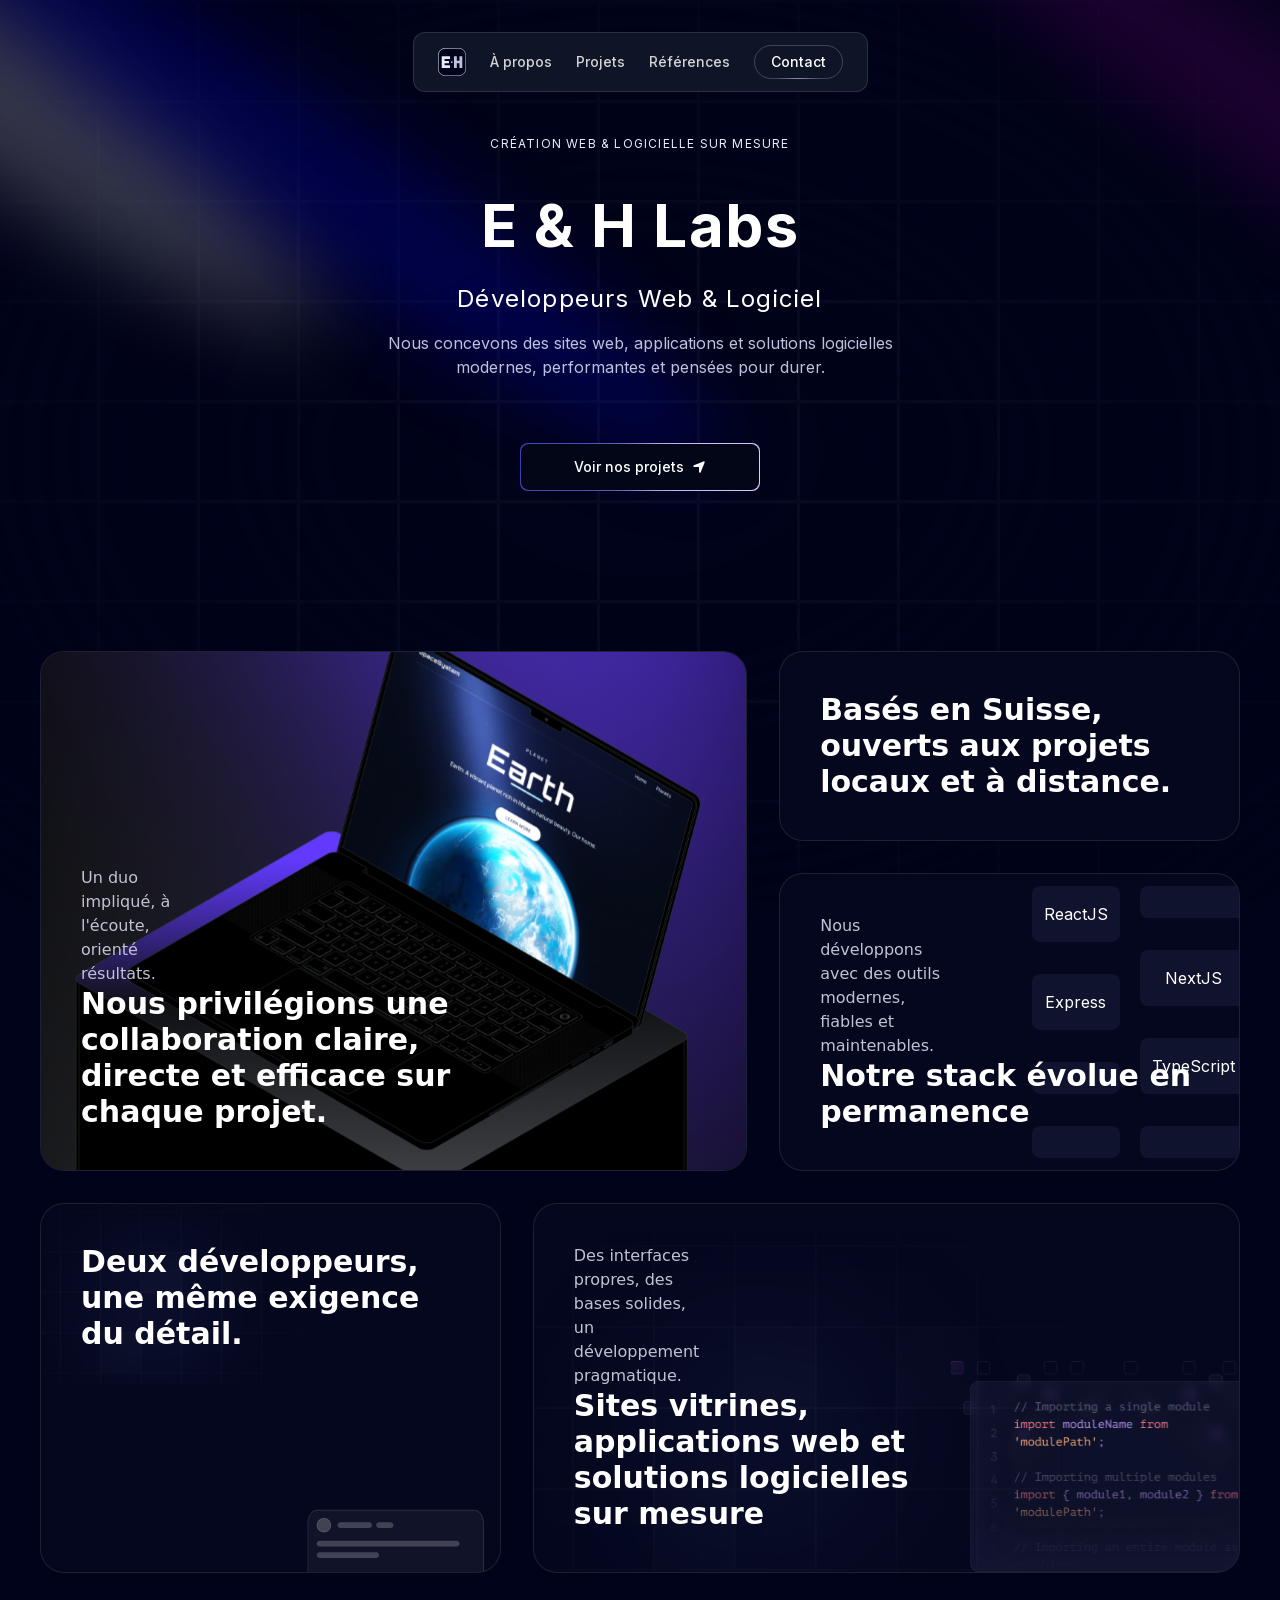
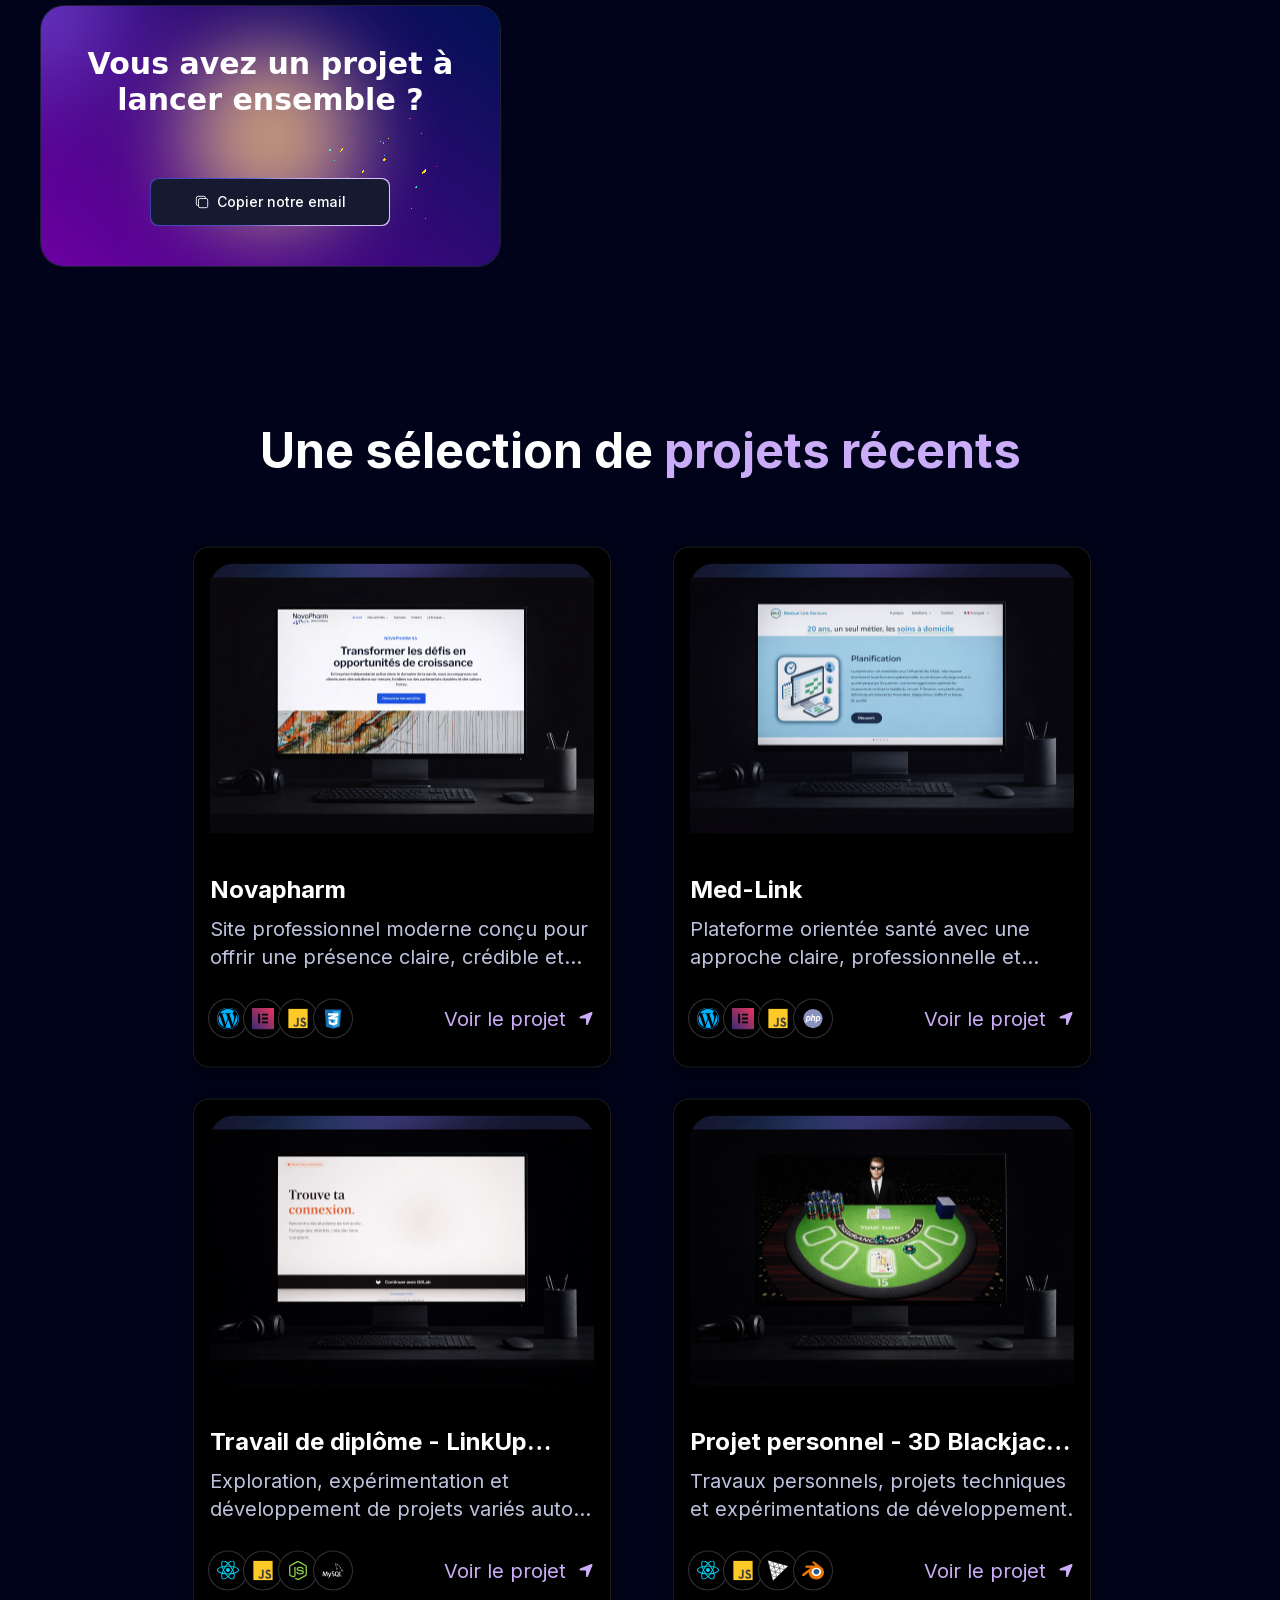
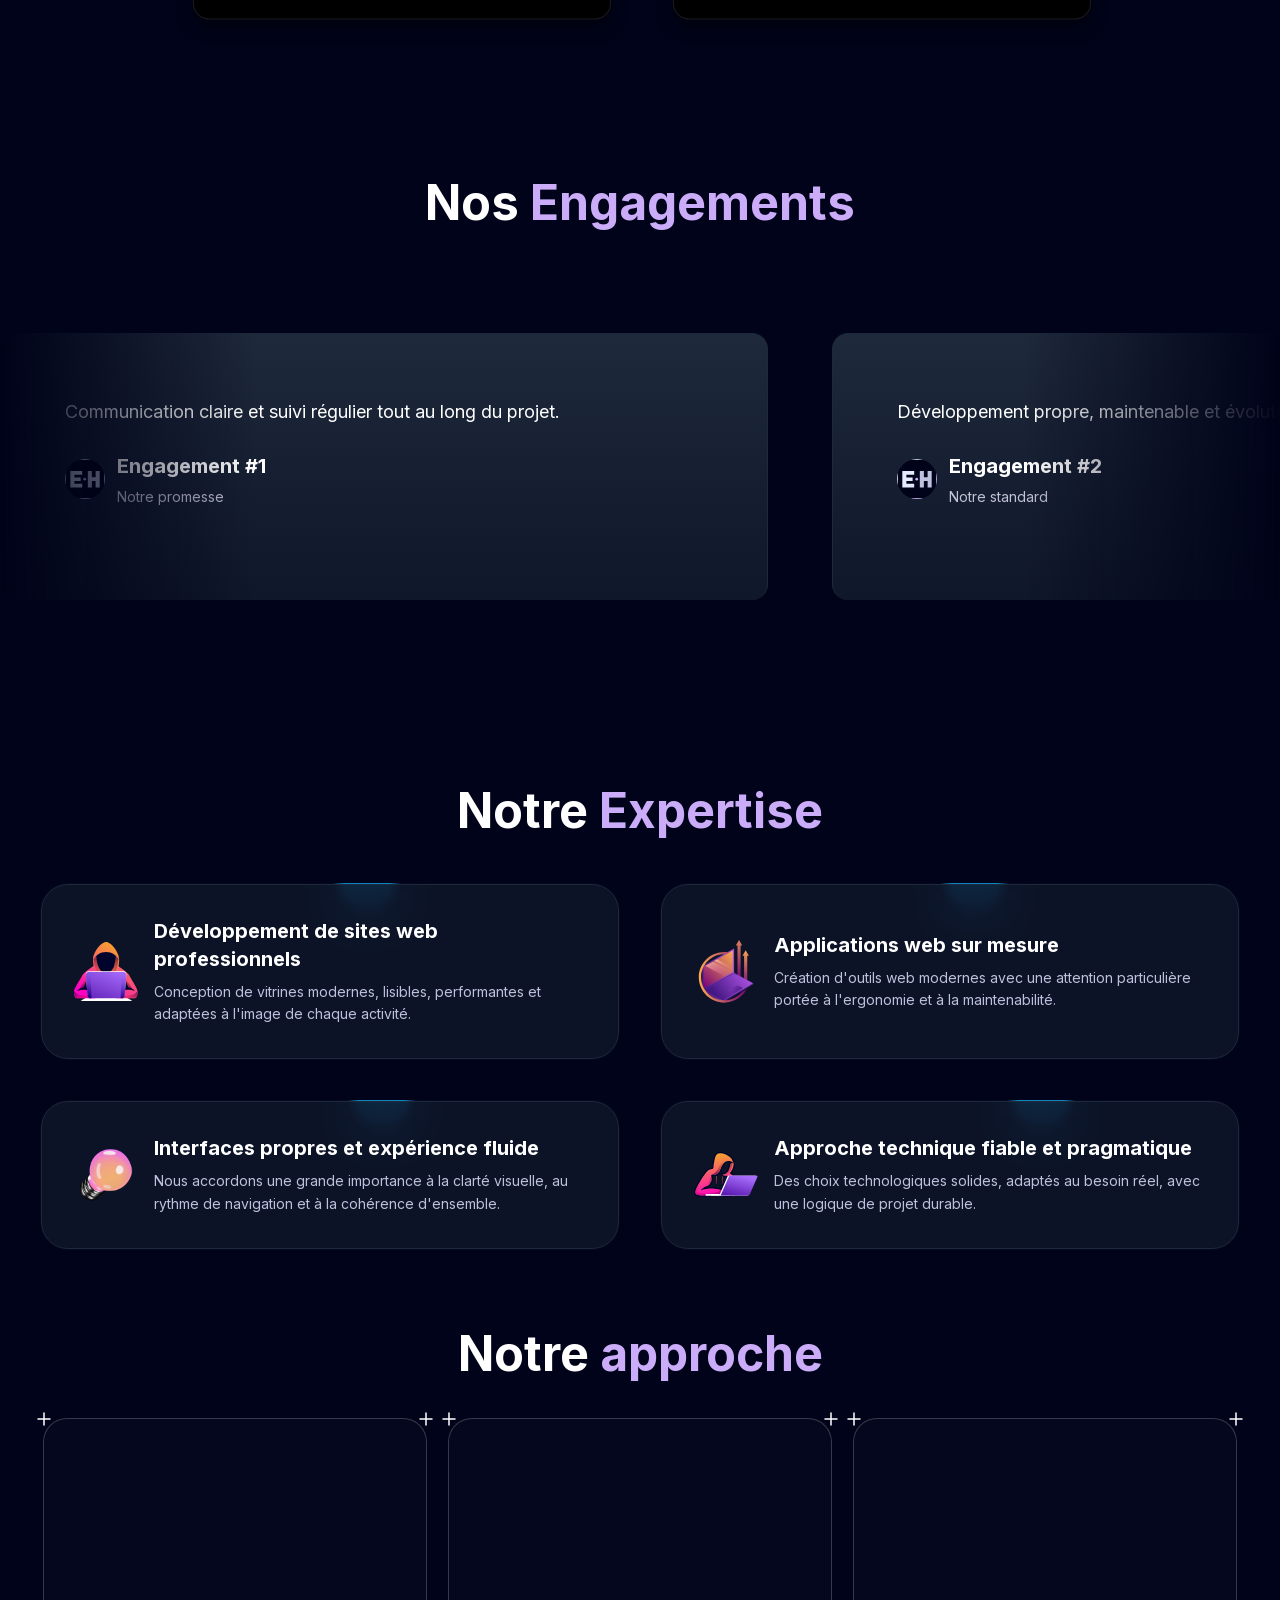
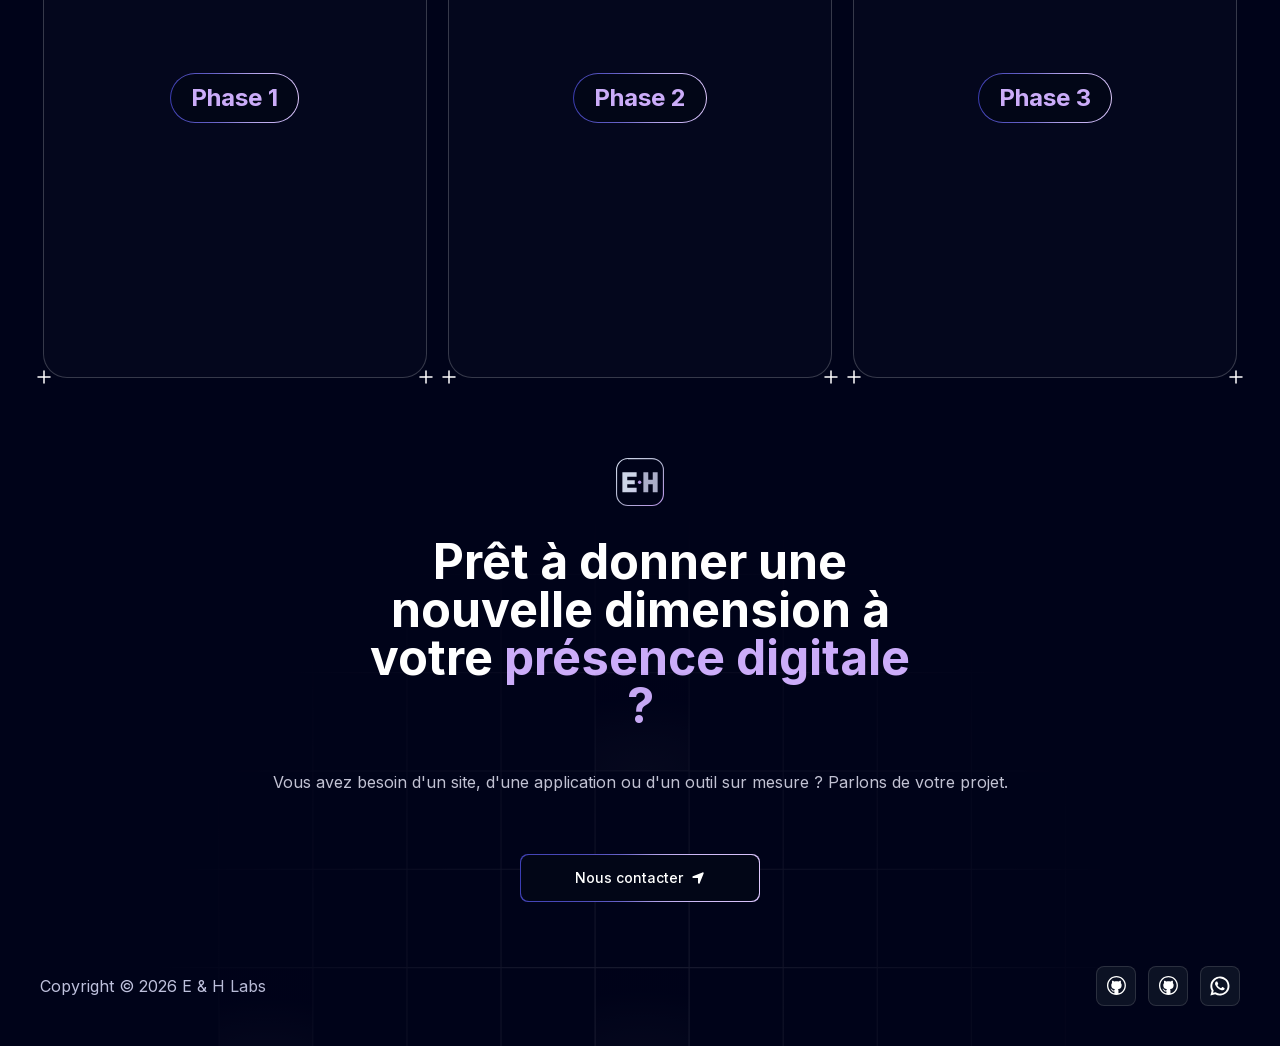
==== commit 98caa1a6: "Updates" ====
--- a/index.html
+++ b/index.html
@@ -1,4 +1,4 @@
-<!DOCTYPE html><!--hyp9_1HrXr_dA3cZKe5Nl--><html lang="fr" class="dark"><head><meta charSet="utf-8"/><meta name="viewport" content="width=device-width, initial-scale=1"/><link rel="preload" href="/agency/_next/static/media/83afe278b6a6bb3c-s.p.3a6ba036.woff2" as="font" crossorigin="" type="font/woff2"/><link rel="preload" as="image" href="/agency/public/favicon.svg"/><link rel="preload" as="image" href="/agency/public/b1.svg"/><link rel="preload" as="image" href="/agency/public/grid.svg"/><link rel="preload" as="image" href="/agency/public/b4.svg"/><link rel="preload" as="image" href="/agency/public/b5.svg"/><link rel="preload" as="image" href="/agency/public/confetti.gif"/><link rel="preload" as="image" href="/agency/public/bg.png"/><link rel="preload" as="image" href="/agency/public/nova1.png"/><link rel="preload" as="image" href="/agency/public/wordpress-logo-svgrepo-com.svg"/><link rel="preload" as="image" href="/agency/public/elementor-icon.svg"/><link rel="stylesheet" href="/agency/_next/static/chunks/4ba60d38734aea9a.css" data-precedence="next"/><link rel="preload" as="script" fetchPriority="low" href="/agency/_next/static/chunks/465f799faf41e6df.js"/><script src="/agency/_next/static/chunks/806bdb8e4a6a9b95.js" async=""></script><script src="/agency/_next/static/chunks/edf728ade32a04ce.js" async=""></script><script src="/agency/_next/static/chunks/540c7ba3ac07ce80.js" async=""></script><script src="/agency/_next/static/chunks/turbopack-c97c49ae17ae7a36.js" async=""></script><script src="/agency/_next/static/chunks/ff1a16fafef87110.js" async=""></script><script src="/agency/_next/static/chunks/d2be314c3ece3fbe.js" async=""></script><script src="/agency/_next/static/chunks/4534386b52581134.js" async=""></script><link rel="preload" href="/agency/public/exp1.svg" as="image"/><link rel="preload" href="/agency/public/exp2.svg" as="image"/><link rel="preload" href="/agency/public/exp3.svg" as="image"/><link rel="preload" href="/agency/public/exp4.svg" as="image"/><link rel="preload" href="/agency/public/footer-grid.svg" as="image"/><link rel="preload" href="/agency/public/git.svg" as="image"/><link rel="preload" href="/agency/public/wha.svg" as="image"/><link rel="preload" as="image" href="/agency/public/js-svgrepo-com.svg"/><link rel="preload" as="image" href="/agency/public/css-3-svgrepo-com.svg"/><link rel="preload" as="image" href="/agency/public/medlink1.png"/><link rel="preload" as="image" href="/agency/public/php-svgrepo-com.svg"/><link rel="preload" as="image" href="/agency/public/linkup.png"/><link rel="preload" as="image" href="/agency/public/re.svg"/><link rel="preload" as="image" href="/agency/public/node-js-svgrepo-com.svg"/><link rel="preload" as="image" href="/agency/public/mysql-svgrepo-com.svg"/><link rel="preload" as="image" href="/agency/public/blackjack1.png"/><link rel="preload" as="image" href="/agency/public/three.svg"/><link rel="preload" as="image" href="/agency/public/blender-svgrepo-com.svg"/><meta name="next-size-adjust" content=""/><title>E &amp; H Labs — Développeurs Web &amp; Logiciel</title><meta name="description" content="E &amp; H Labs est un duo de développeurs passionnés qui conçoit des sites web, applications et solutions logicielles sur mesure."/><link rel="icon" href="/agency/public/favicon.svg"/><script src="/agency/_next/static/chunks/a6dad97d9634a72d.js" noModule=""></script></head><body class="inter_5972bc34-module__OU16Qa__className"><div hidden=""><!--$--><!--/$--></div><main class="relative bg-black-100 flex justify-center items-center flex-col overflow-hidden mx-auto sm:px-10 px-5"><div class="max-w-7xl w-full"><div class="flex max-w-fit md:min-w-[70vw] lg:min-w-fit fixed z-[5000] top-8 inset-x-0 mx-auto px-6 py-3 rounded-xl items-center justify-between gap-6" style="backdrop-filter:blur(16px) saturate(180%);background-color:rgba(17, 25, 40, 0.85);border:1px solid rgba(255, 255, 255, 0.12);opacity:0;transform:translateY(-20px)"><a class="flex-shrink-0" href="/agency"><img src="/agency/public/favicon.svg" alt="E &amp; H Labs" class="h-7 w-auto"/></a><div class="flex items-center gap-6"><a class="hidden sm:block text-sm font-medium text-neutral-300 hover:text-white transition-colors duration-200 cursor-pointer" href="#about">À propos</a><a class="hidden sm:block text-sm font-medium text-neutral-300 hover:text-white transition-colors duration-200 cursor-pointer" href="#projects">Projets</a><a class="hidden sm:block text-sm font-medium text-neutral-300 hover:text-white transition-colors duration-200 cursor-pointer" href="#testimonials">Références</a><a class="border text-sm font-medium border-white/[0.2] text-white px-4 py-1.5 rounded-full hover:border-purple/60 hover:text-purple transition-colors duration-200 relative" href="#contact"><span>Contact</span><span class="absolute inset-x-0 w-1/2 mx-auto -bottom-px bg-gradient-to-r from-transparent via-purple to-transparent h-px opacity-60"></span></a></div></div><div class="pb-10 pt-24"><div><svg class="animate-spotlight pointer-events-none absolute z-[1] w-[138%] lg:w-[84%] opacity-0 -top-40 -left-10 md:-left-32 md:-top-20 h-screen" xmlns="http://www.w3.org/2000/svg" viewBox="0 0 3787 2842" fill="none"><g filter="url(#filter)"><ellipse cx="1924.71" cy="273.501" rx="1924.71" ry="273.501" transform="matrix(-0.822377 -0.568943 -0.568943 0.822377 3631.88 2291.09)" fill="white" fill-opacity="0.21"></ellipse></g><defs><filter id="filter" x="0.860352" y="0.838989" width="3785.16" height="2840.26" filterUnits="userSpaceOnUse" color-interpolation-filters="sRGB"><feFlood flood-opacity="0" result="BackgroundImageFix"></feFlood><feBlend mode="normal" in="SourceGraphic" in2="BackgroundImageFix" result="shape"></feBlend><feGaussianBlur stdDeviation="151" result="effect1_foregroundBlur_1065_8"></feGaussianBlur></filter></defs></svg><svg class="animate-spotlight pointer-events-none absolute z-[1] lg:w-[84%] opacity-0 h-[80vh] w-[50vw] top-10 left-full" xmlns="http://www.w3.org/2000/svg" viewBox="0 0 3787 2842" fill="none"><g filter="url(#filter)"><ellipse cx="1924.71" cy="273.501" rx="1924.71" ry="273.501" transform="matrix(-0.822377 -0.568943 -0.568943 0.822377 3631.88 2291.09)" fill="purple" fill-opacity="0.21"></ellipse></g><defs><filter id="filter" x="0.860352" y="0.838989" width="3785.16" height="2840.26" filterUnits="userSpaceOnUse" color-interpolation-filters="sRGB"><feFlood flood-opacity="0" result="BackgroundImageFix"></feFlood><feBlend mode="normal" in="SourceGraphic" in2="BackgroundImageFix" result="shape"></feBlend><feGaussianBlur stdDeviation="151" result="effect1_foregroundBlur_1065_8"></feGaussianBlur></filter></defs></svg><svg class="animate-spotlight pointer-events-none absolute z-[1] lg:w-[84%] opacity-0 left-80 top-28 h-[80vh] w-[50vw]" xmlns="http://www.w3.org/2000/svg" viewBox="0 0 3787 2842" fill="none"><g filter="url(#filter)"><ellipse cx="1924.71" cy="273.501" rx="1924.71" ry="273.501" transform="matrix(-0.822377 -0.568943 -0.568943 0.822377 3631.88 2291.09)" fill="blue" fill-opacity="0.21"></ellipse></g><defs><filter id="filter" x="0.860352" y="0.838989" width="3785.16" height="2840.26" filterUnits="userSpaceOnUse" color-interpolation-filters="sRGB"><feFlood flood-opacity="0" result="BackgroundImageFix"></feFlood><feBlend mode="normal" in="SourceGraphic" in2="BackgroundImageFix" result="shape"></feBlend><feGaussianBlur stdDeviation="151" result="effect1_foregroundBlur_1065_8"></feGaussianBlur></filter></defs></svg></div><div class="h-screen w-full dark:bg-black-100 bg-white dark:bg-grid-white/[0.03] bg-grid-black/[0.2] absolute top-0 left-0 flex items-center justify-center"><div class="absolute pointer-events-none inset-0 flex items-center justify-center dark:bg-black-100 bg-white [mask-image:radial-gradient(ellipse_at_center,transparent_20%,black)]"></div></div><div class="flex justify-center relative my-10 z-10"><div class="max-w-[89vw] md:max-w-2xl lg:max-w-[60vw] flex flex-col items-center justify-center gap-4"><p class="uppercase tracking-widest text-xs text-center text-blue-100 max-w-80">Création web &amp; logicielle sur mesure</p><div class="font-bold text-center text-[40px] md:text-5xl lg:text-6xl"><div class="mt-4"><div class="dark:text-white text-black leading-snug tracking-wide"><div><span class="dark:text-white text-black opacity-0" style="filter:blur(10px)">E<!-- --> </span><span class="dark:text-white text-black opacity-0" style="filter:blur(10px)">&amp;<!-- --> </span><span class="dark:text-white text-black opacity-0" style="filter:blur(10px)">H<!-- --> </span><span class="dark:text-white text-black opacity-0" style="filter:blur(10px)">Labs<!-- --> </span></div></div></div></div><p class="text-center md:tracking-wider text-sm md:text-lg lg:text-2xl">Développeurs Web &amp; Logiciel</p><p class="text-center text-white-100 text-sm md:text-base max-w-lg">Nous concevons des sites web, applications et solutions logicielles modernes, performantes et pensées pour durer.</p><div class="mt-2"><a href="#projects"><button class="relative inline-flex h-12 w-full overflow-hidden rounded-lg p-[1px] focus:outline-none md:w-60 md:mt-10"><span class="absolute inset-[-1000%] animate-[spin_2s_linear_infinite] bg-[conic-gradient(from_90deg_at_50%_50%,#E2CBFF_0%,#393BB2_50%,#E2CBFF_100%)]"></span><span class="inline-flex h-full w-full cursor-pointer items-center justify-center rounded-lg
+<!DOCTYPE html><!--7n8nJg5mEudvFopDxsSyN--><html lang="fr" class="dark"><head><meta charSet="utf-8"/><meta name="viewport" content="width=device-width, initial-scale=1"/><link rel="preload" href="/agency/_next/static/media/83afe278b6a6bb3c-s.p.3a6ba036.woff2" as="font" crossorigin="" type="font/woff2"/><link rel="preload" as="image" href="/agency/public/favicon.svg"/><link rel="preload" as="image" href="/agency/public/b1.svg"/><link rel="preload" as="image" href="/agency/public/grid.svg"/><link rel="preload" as="image" href="/agency/public/b4.svg"/><link rel="preload" as="image" href="/agency/public/b5.svg"/><link rel="preload" as="image" href="/agency/public/confetti.gif"/><link rel="preload" as="image" href="/agency/public/bg.png"/><link rel="preload" as="image" href="/agency/public/nova1.png"/><link rel="preload" as="image" href="/agency/public/wordpress-logo-svgrepo-com.svg"/><link rel="preload" as="image" href="/agency/public/elementor-icon.svg"/><link rel="stylesheet" href="/agency/_next/static/chunks/4ba60d38734aea9a.css" data-precedence="next"/><link rel="preload" as="script" fetchPriority="low" href="/agency/_next/static/chunks/465f799faf41e6df.js"/><script src="/agency/_next/static/chunks/806bdb8e4a6a9b95.js" async=""></script><script src="/agency/_next/static/chunks/edf728ade32a04ce.js" async=""></script><script src="/agency/_next/static/chunks/540c7ba3ac07ce80.js" async=""></script><script src="/agency/_next/static/chunks/turbopack-c97c49ae17ae7a36.js" async=""></script><script src="/agency/_next/static/chunks/ff1a16fafef87110.js" async=""></script><script src="/agency/_next/static/chunks/d2be314c3ece3fbe.js" async=""></script><script src="/agency/_next/static/chunks/4534386b52581134.js" async=""></script><link rel="preload" href="/agency/public/exp1.svg" as="image"/><link rel="preload" href="/agency/public/exp2.svg" as="image"/><link rel="preload" href="/agency/public/exp3.svg" as="image"/><link rel="preload" href="/agency/public/exp4.svg" as="image"/><link rel="preload" href="/agency/public/footer-grid.svg" as="image"/><link rel="preload" href="/agency/public/git.svg" as="image"/><link rel="preload" href="/agency/public/wha.svg" as="image"/><link rel="preload" as="image" href="/agency/public/js-svgrepo-com.svg"/><link rel="preload" as="image" href="/agency/public/css-3-svgrepo-com.svg"/><link rel="preload" as="image" href="/agency/public/medlink1.png"/><link rel="preload" as="image" href="/agency/public/php-svgrepo-com.svg"/><link rel="preload" as="image" href="/agency/public/linkup.png"/><link rel="preload" as="image" href="/agency/public/re.svg"/><link rel="preload" as="image" href="/agency/public/node-js-svgrepo-com.svg"/><link rel="preload" as="image" href="/agency/public/mysql-svgrepo-com.svg"/><link rel="preload" as="image" href="/agency/public/blackjack1.png"/><link rel="preload" as="image" href="/agency/public/three.svg"/><link rel="preload" as="image" href="/agency/public/blender-svgrepo-com.svg"/><meta name="next-size-adjust" content=""/><title>E &amp; H Labs — Développeurs Web &amp; Logiciel</title><meta name="description" content="E &amp; H Labs est un duo de développeurs passionnés qui conçoit des sites web, applications et solutions logicielles sur mesure."/><link rel="icon" href="/agency/public/favicon.svg"/><script src="/agency/_next/static/chunks/a6dad97d9634a72d.js" noModule=""></script></head><body class="inter_5972bc34-module__OU16Qa__className"><div hidden=""><!--$--><!--/$--></div><main class="relative bg-black-100 flex justify-center items-center flex-col overflow-hidden mx-auto sm:px-10 px-5"><div class="max-w-7xl w-full"><div class="flex max-w-fit md:min-w-[70vw] lg:min-w-fit fixed z-[5000] top-8 inset-x-0 mx-auto px-6 py-3 rounded-xl items-center justify-between gap-6" style="backdrop-filter:blur(16px) saturate(180%);background-color:rgba(17, 25, 40, 0.85);border:1px solid rgba(255, 255, 255, 0.12);opacity:0;transform:translateY(-20px)"><a class="flex-shrink-0" href="/agency"><img src="/agency/public/favicon.svg" alt="E &amp; H Labs" class="h-7 w-auto"/></a><div class="flex items-center gap-6"><a class="hidden sm:block text-sm font-medium text-neutral-300 hover:text-white transition-colors duration-200 cursor-pointer" href="#about">À propos</a><a class="hidden sm:block text-sm font-medium text-neutral-300 hover:text-white transition-colors duration-200 cursor-pointer" href="#projects">Projets</a><a class="hidden sm:block text-sm font-medium text-neutral-300 hover:text-white transition-colors duration-200 cursor-pointer" href="#testimonials">Références</a><a class="border text-sm font-medium border-white/[0.2] text-white px-4 py-1.5 rounded-full hover:border-purple/60 hover:text-purple transition-colors duration-200 relative" href="#contact"><span>Contact</span><span class="absolute inset-x-0 w-1/2 mx-auto -bottom-px bg-gradient-to-r from-transparent via-purple to-transparent h-px opacity-60"></span></a></div></div><div class="pb-10 pt-24"><div><svg class="animate-spotlight pointer-events-none absolute z-[1] w-[138%] lg:w-[84%] opacity-0 -top-40 -left-10 md:-left-32 md:-top-20 h-screen" xmlns="http://www.w3.org/2000/svg" viewBox="0 0 3787 2842" fill="none"><g filter="url(#filter)"><ellipse cx="1924.71" cy="273.501" rx="1924.71" ry="273.501" transform="matrix(-0.822377 -0.568943 -0.568943 0.822377 3631.88 2291.09)" fill="white" fill-opacity="0.21"></ellipse></g><defs><filter id="filter" x="0.860352" y="0.838989" width="3785.16" height="2840.26" filterUnits="userSpaceOnUse" color-interpolation-filters="sRGB"><feFlood flood-opacity="0" result="BackgroundImageFix"></feFlood><feBlend mode="normal" in="SourceGraphic" in2="BackgroundImageFix" result="shape"></feBlend><feGaussianBlur stdDeviation="151" result="effect1_foregroundBlur_1065_8"></feGaussianBlur></filter></defs></svg><svg class="animate-spotlight pointer-events-none absolute z-[1] lg:w-[84%] opacity-0 h-[80vh] w-[50vw] top-10 left-full" xmlns="http://www.w3.org/2000/svg" viewBox="0 0 3787 2842" fill="none"><g filter="url(#filter)"><ellipse cx="1924.71" cy="273.501" rx="1924.71" ry="273.501" transform="matrix(-0.822377 -0.568943 -0.568943 0.822377 3631.88 2291.09)" fill="purple" fill-opacity="0.21"></ellipse></g><defs><filter id="filter" x="0.860352" y="0.838989" width="3785.16" height="2840.26" filterUnits="userSpaceOnUse" color-interpolation-filters="sRGB"><feFlood flood-opacity="0" result="BackgroundImageFix"></feFlood><feBlend mode="normal" in="SourceGraphic" in2="BackgroundImageFix" result="shape"></feBlend><feGaussianBlur stdDeviation="151" result="effect1_foregroundBlur_1065_8"></feGaussianBlur></filter></defs></svg><svg class="animate-spotlight pointer-events-none absolute z-[1] lg:w-[84%] opacity-0 left-80 top-28 h-[80vh] w-[50vw]" xmlns="http://www.w3.org/2000/svg" viewBox="0 0 3787 2842" fill="none"><g filter="url(#filter)"><ellipse cx="1924.71" cy="273.501" rx="1924.71" ry="273.501" transform="matrix(-0.822377 -0.568943 -0.568943 0.822377 3631.88 2291.09)" fill="blue" fill-opacity="0.21"></ellipse></g><defs><filter id="filter" x="0.860352" y="0.838989" width="3785.16" height="2840.26" filterUnits="userSpaceOnUse" color-interpolation-filters="sRGB"><feFlood flood-opacity="0" result="BackgroundImageFix"></feFlood><feBlend mode="normal" in="SourceGraphic" in2="BackgroundImageFix" result="shape"></feBlend><feGaussianBlur stdDeviation="151" result="effect1_foregroundBlur_1065_8"></feGaussianBlur></filter></defs></svg></div><div class="h-screen w-full dark:bg-black-100 bg-white dark:bg-grid-white/[0.03] bg-grid-black/[0.2] absolute top-0 left-0 flex items-center justify-center"><div class="absolute pointer-events-none inset-0 flex items-center justify-center dark:bg-black-100 bg-white [mask-image:radial-gradient(ellipse_at_center,transparent_20%,black)]"></div></div><div class="flex justify-center relative my-10 z-10"><div class="max-w-[89vw] md:max-w-2xl lg:max-w-[60vw] flex flex-col items-center justify-center gap-4"><p class="uppercase tracking-widest text-xs text-center text-blue-100 max-w-80">Création web &amp; logicielle sur mesure</p><div class="font-bold text-center text-[40px] md:text-5xl lg:text-6xl"><div class="mt-4"><div class="dark:text-white text-black leading-snug tracking-wide"><div><span class="dark:text-white text-black opacity-0" style="filter:blur(10px)">E<!-- --> </span><span class="dark:text-white text-black opacity-0" style="filter:blur(10px)">&amp;<!-- --> </span><span class="dark:text-white text-black opacity-0" style="filter:blur(10px)">H<!-- --> </span><span class="dark:text-white text-black opacity-0" style="filter:blur(10px)">Labs<!-- --> </span></div></div></div></div><p class="text-center md:tracking-wider text-sm md:text-lg lg:text-2xl">Développeurs Web &amp; Logiciel</p><p class="text-center text-white-100 text-sm md:text-base max-w-lg">Nous concevons des sites web, applications et solutions logicielles modernes, performantes et pensées pour durer.</p><div class="mt-2"><a href="#projects"><button class="relative inline-flex h-12 w-full overflow-hidden rounded-lg p-[1px] focus:outline-none md:w-60 md:mt-10"><span class="absolute inset-[-1000%] animate-[spin_2s_linear_infinite] bg-[conic-gradient(from_90deg_at_50%_50%,#E2CBFF_0%,#393BB2_50%,#E2CBFF_100%)]"></span><span class="inline-flex h-full w-full cursor-pointer items-center justify-center rounded-lg
              bg-slate-950 px-7 text-sm font-medium text-white backdrop-blur-3xl gap-2 undefined">Voir nos projets<svg stroke="currentColor" fill="currentColor" stroke-width="0" viewBox="0 0 448 512" height="1em" width="1em" xmlns="http://www.w3.org/2000/svg"><path d="M429.6 92.1c4.9-11.9 2.1-25.6-7-34.7s-22.8-11.9-34.7-7l-352 144c-14.2 5.8-22.2 20.8-19.3 35.8s16.1 25.8 31.4 25.8l176 0 0 176c0 15.3 10.8 28.4 25.8 31.4s30-5.1 35.8-19.3l144-352z"></path></svg></span></button></a></div></div></div></div><section id="about"><div class="grid grid-cols-1 md:grid-cols-6 lg:grid-cols-5 md:grid-row-7 gap-4 lg:gap-8 mx-auto w-full py-20"><div class="row-span-1 relative overflow-hidden rounded-3xl border border-white/[0.1] group/bento hover:shadow-xl transition duration-200 shadow-input dark:shadow-none justify-between flex flex-col space-y-4 lg:col-span-3 md:col-span-6 md:row-span-4 lg:min-h-[40vh]" style="background:rgb(4,7,29);background-color:linear-gradient(90deg, rgba(4,7,29,1) 0%, rgba(12,14,35,1) 100%)"><div class="false h-full"><div class="w-full h-full absolute"><img src="/agency/public/b1.svg" alt="/agency/public/b1.svg" class="w-full h-full object-cover object-center"/></div><div class="absolute right-0 -bottom-5 false"></div><div class="justify-end group-hover/bento:translate-x-2 transition duration-200 relative md:h-full min-h-40 flex flex-col p-5 lg:p-10"><div class="font-sans font-extralight md:max-w-32 md:text-xs lg:text-base text-sm text-[#C1C2D3] z-10">Un duo impliqué, à l&#x27;écoute, orienté résultats.</div><div class="font-sans text-lg lg:text-3xl max-w-96 font-bold z-10">Nous privilégions une collaboration claire, directe et efficace sur chaque projet.</div></div></div></div><div class="row-span-1 relative overflow-hidden rounded-3xl border border-white/[0.1] group/bento hover:shadow-xl transition duration-200 shadow-input dark:shadow-none justify-between flex flex-col space-y-4 lg:col-span-2 md:col-span-3 md:row-span-2" style="background:rgb(4,7,29);background-color:linear-gradient(90deg, rgba(4,7,29,1) 0%, rgba(12,14,35,1) 100%)"><div class="false h-full"><div class="w-full h-full absolute"></div><div class="absolute right-0 -bottom-5 false"></div><div class="justify-start group-hover/bento:translate-x-2 transition duration-200 relative md:h-full min-h-40 flex flex-col p-5 lg:p-10"><div class="font-sans font-extralight md:max-w-32 md:text-xs lg:text-base text-sm text-[#C1C2D3] z-10"></div><div class="font-sans text-lg lg:text-3xl max-w-96 font-bold z-10">Basés en Suisse, ouverts aux projets locaux et à distance.</div></div></div></div><div class="row-span-1 relative overflow-hidden rounded-3xl border border-white/[0.1] group/bento hover:shadow-xl transition duration-200 shadow-input dark:shadow-none justify-between flex flex-col space-y-4 lg:col-span-2 md:col-span-3 md:row-span-2" style="background:rgb(4,7,29);background-color:linear-gradient(90deg, rgba(4,7,29,1) 0%, rgba(12,14,35,1) 100%)"><div class="false h-full"><div class="w-full h-full absolute"></div><div class="absolute right-0 -bottom-5 false"></div><div class="justify-center group-hover/bento:translate-x-2 transition duration-200 relative md:h-full min-h-40 flex flex-col p-5 lg:p-10"><div class="font-sans font-extralight md:max-w-32 md:text-xs lg:text-base text-sm text-[#C1C2D3] z-10">Nous développons avec des outils modernes, fiables et maintenables.</div><div class="font-sans text-lg lg:text-3xl max-w-96 font-bold z-10">Notre stack évolue en permanence</div><div class="flex gap-1 lg:gap-5 w-fit absolute -right-3 lg:-right-2"><div class="flex flex-col gap-3 md:gap-3 lg:gap-8"><span class="lg:py-4 lg:px-3 py-2 px-3 text-xs lg:text-base opacity-50 lg:opacity-100 rounded-lg text-center bg-[#10132E]">ReactJS</span><span class="lg:py-4 lg:px-3 py-2 px-3 text-xs lg:text-base opacity-50 lg:opacity-100 rounded-lg text-center bg-[#10132E]">Express</span><span class="lg:py-4 lg:px-3 py-2 px-3 text-xs lg:text-base opacity-50 lg:opacity-100 rounded-lg text-center bg-[#10132E]">      </span><span class="lg:py-4 lg:px-3 py-4 px-3 rounded-lg text-center bg-[#10132E]"></span></div><div class="flex flex-col gap-3 md:gap-3 lg:gap-8"><span class="lg:py-4 lg:px-3 py-4 px-3 rounded-lg text-center bg-[#10132E]"></span><span class="lg:py-4 lg:px-3 py-2 px-3 text-xs lg:text-base opacity-50 lg:opacity-100 rounded-lg text-center bg-[#10132E]">NextJS</span><span class="lg:py-4 lg:px-3 py-2 px-3 text-xs lg:text-base opacity-50 lg:opacity-100 rounded-lg text-center bg-[#10132E]">TypeScript</span><span class="lg:py-4 lg:px-3 py-2 px-3 text-xs lg:text-base opacity-50 lg:opacity-100 rounded-lg text-center bg-[#10132E]"></span></div></div></div></div></div><div class="row-span-1 relative overflow-hidden rounded-3xl border border-white/[0.1] group/bento hover:shadow-xl transition duration-200 shadow-input dark:shadow-none justify-between flex flex-col space-y-4 lg:col-span-2 md:col-span-3 md:row-span-1" style="background:rgb(4,7,29);background-color:linear-gradient(90deg, rgba(4,7,29,1) 0%, rgba(12,14,35,1) 100%)"><div class="false h-full"><div class="w-full h-full absolute"><img src="/agency/public/grid.svg" alt="/agency/public/grid.svg" class="object-cover object-center"/></div><div class="absolute right-0 -bottom-5 false"><img src="/agency/public/b4.svg" alt="/agency/public/b4.svg" class="object-cover object-center w-full h-full"/></div><div class="justify-start group-hover/bento:translate-x-2 transition duration-200 relative md:h-full min-h-40 flex flex-col p-5 lg:p-10"><div class="font-sans font-extralight md:max-w-32 md:text-xs lg:text-base text-sm text-[#C1C2D3] z-10"></div><div class="font-sans text-lg lg:text-3xl max-w-96 font-bold z-10">Deux développeurs, une même exigence du détail.</div></div></div></div><div class="row-span-1 relative overflow-hidden rounded-3xl border border-white/[0.1] group/bento hover:shadow-xl transition duration-200 shadow-input dark:shadow-none justify-between flex flex-col space-y-4 md:col-span-3 md:row-span-1" style="background:rgb(4,7,29);background-color:linear-gradient(90deg, rgba(4,7,29,1) 0%, rgba(12,14,35,1) 100%)"><div class="false h-full"><div class="w-full h-full absolute"><img src="/agency/public/b5.svg" alt="/agency/public/b5.svg" class="absolute right-0 bottom-0 md:w-72 w-60 object-cover object-center"/></div><div class="absolute right-0 -bottom-5 w-full opacity-80"><img src="/agency/public/grid.svg" alt="/agency/public/grid.svg" class="object-cover object-center w-full h-full"/></div><div class="justify-start group-hover/bento:translate-x-2 transition duration-200 relative md:h-full min-h-40 flex flex-col p-5 lg:p-10"><div class="font-sans font-extralight md:max-w-32 md:text-xs lg:text-base text-sm text-[#C1C2D3] z-10">Des interfaces propres, des bases solides, un développement pragmatique.</div><div class="font-sans text-lg lg:text-3xl max-w-96 font-bold z-10">Sites vitrines, applications web et solutions logicielles sur mesure</div></div></div></div><div class="row-span-1 relative overflow-hidden rounded-3xl border border-white/[0.1] group/bento hover:shadow-xl transition duration-200 shadow-input dark:shadow-none justify-between flex flex-col space-y-4 lg:col-span-2 md:col-span-3 md:row-span-1" style="background:rgb(4,7,29);background-color:linear-gradient(90deg, rgba(4,7,29,1) 0%, rgba(12,14,35,1) 100%)"><div class="flex justify-center h-full"><div class="w-full h-full absolute"></div><div class="absolute right-0 -bottom-5 false"></div><div class="absolute inset-0 overflow-hidden bg-[linear-gradient(40deg,var(--gradient-background-start),var(--gradient-background-end))]"><svg class="hidden"><defs><filter id="blurMe"><feGaussianBlur in="SourceGraphic" stdDeviation="10" result="blur"></feGaussianBlur><feColorMatrix in="blur" mode="matrix" values="1 0 0 0 0  0 1 0 0 0  0 0 1 0 0  0 0 0 18 -8" result="goo"></feColorMatrix><feBlend in="SourceGraphic" in2="goo"></feBlend></filter></defs></svg><div class=""><div class="absolute z-50 inset-0 flex items-center justify-center text-white font-bold px-4 pointer-events-none text-3xl text-center md:text-4xl lg:text-7xl"></div></div><div class="gradients-container h-full w-full blur-lg [filter:url(#blurMe)_blur(40px)]"><div class="absolute [background:radial-gradient(circle_at_center,_var(--first-color)_0,_var(--first-color)_50%)_no-repeat] [mix-blend-mode:var(--blending-value)] w-[var(--size)] h-[var(--size)] top-[calc(50%-var(--size)/2)] left-[calc(50%-var(--size)/2)] [transform-origin:center_center] animate-first opacity-100"></div><div class="absolute [background:radial-gradient(circle_at_center,_rgba(var(--second-color),_0.8)_0,_rgba(var(--second-color),_0)_50%)_no-repeat] [mix-blend-mode:var(--blending-value)] w-[var(--size)] h-[var(--size)] top-[calc(50%-var(--size)/2)] left-[calc(50%-var(--size)/2)] [transform-origin:calc(50%-400px)] animate-second opacity-100"></div><div class="absolute [background:radial-gradient(circle_at_center,_rgba(var(--third-color),_0.8)_0,_rgba(var(--third-color),_0)_50%)_no-repeat] [mix-blend-mode:var(--blending-value)] w-[var(--size)] h-[var(--size)] top-[calc(50%-var(--size)/2)] left-[calc(50%-var(--size)/2)] [transform-origin:calc(50%+400px)] animate-third opacity-100"></div><div class="absolute [background:radial-gradient(circle_at_center,_rgba(var(--fourth-color),_0.8)_0,_rgba(var(--fourth-color),_0)_50%)_no-repeat] [mix-blend-mode:var(--blending-value)] w-[var(--size)] h-[var(--size)] top-[calc(50%-var(--size)/2)] left-[calc(50%-var(--size)/2)] [transform-origin:calc(50%-200px)_calc(50%+200px)] animate-fourth opacity-70"></div><div class="absolute [background:radial-gradient(circle_at_center,_rgba(var(--fifth-color),_0.8)_0,_rgba(var(--fifth-color),_0)_50%)_no-repeat] [mix-blend-mode:var(--blending-value)] w-[var(--size)] h-[var(--size)] top-[calc(50%-var(--size)/2)] left-[calc(50%-var(--size)/2)] [transform-origin:calc(50%-800px)_calc(50%+200px)] animate-fifth opacity-100"></div><div class="absolute [background:radial-gradient(circle_at_center,_rgba(var(--pointer-color),_0.8)_0,_rgba(var(--pointer-color),_0)_50%)_no-repeat] [mix-blend-mode:var(--blending-value)] w-full h-full -top-1/2 -left-1/2 opacity-70"></div></div></div><div class="justify-center md:max-w-full max-w-60 text-center group-hover/bento:translate-x-2 transition duration-200 relative md:h-full min-h-40 flex flex-col p-5 lg:p-10"><div class="font-sans font-extralight md:max-w-32 md:text-xs lg:text-base text-sm text-[#C1C2D3] z-10"></div><div class="font-sans text-lg lg:text-3xl max-w-96 font-bold z-10">Vous avez un projet à lancer ensemble ?</div><div class="mt-5 relative"><div class="absolute -bottom-5 right-0"><img src="/agency/public/confetti.gif" alt="confetti"/></div><button class="relative inline-flex h-12 w-full overflow-hidden rounded-lg p-[1px] focus:outline-none md:w-60 md:mt-10"><span class="absolute inset-[-1000%] animate-[spin_2s_linear_infinite] bg-[conic-gradient(from_90deg_at_50%_50%,#E2CBFF_0%,#393BB2_50%,#E2CBFF_100%)]"></span><span class="inline-flex h-full w-full cursor-pointer items-center justify-center rounded-lg
              bg-slate-950 px-7 text-sm font-medium text-white backdrop-blur-3xl gap-2 !bg-[#161A31]"><svg stroke="currentColor" fill="currentColor" stroke-width="0" viewBox="0 0 512 512" height="1em" width="1em" xmlns="http://www.w3.org/2000/svg"><rect width="336" height="336" x="128" y="128" fill="none" stroke-linejoin="round" stroke-width="32" rx="57" ry="57"></rect><path fill="none" stroke-linecap="round" stroke-linejoin="round" stroke-width="32" d="m383.5 128 .5-24a56.16 56.16 0 0 0-56-56H112a64.19 64.19 0 0 0-64 64v216a56.16 56.16 0 0 0 56 56h24"></path></svg>Copier notre email</span></button></div></div></div></div></div></section><div class="py-20" id="projects"><h1 class="heading">Une sélection de<!-- --> <span class="text-purple">projets récents</span></h1><div class="flex flex-wrap items-center justify-center p-4 gap-x-24 gap-y-8 mt-10"><div class="lg:min-h-[32.5rem] h-[25rem] flex items-center justify-center sm:w-96 w-[80vw]"><div class="relative group/pin z-50 cursor-pointer"><div style="perspective:1000px;transform:rotateX(70deg) translateZ(0deg)" class="absolute left-1/2 top-1/2 ml-[0.09375rem] mt-4 -translate-x-1/2 -translate-y-1/2"><div style="transform:translate(-50%,-50%) rotateX(0deg)" class="absolute left-1/2 p-4 top-1/2 flex justify-start items-start rounded-2xl shadow-[0_8px_16px_rgb(0_0_0/0.4)] bg-black border border-white/[0.1] group-hover/pin:border-white/[0.2] transition duration-700 overflow-hidden"><div class="relative z-50"><div class="relative flex items-center justify-center sm:w-96 w-[80vw] overflow-hidden h-[20vh] lg:h-[30vh] mb-10"><div class="relative w-full h-full overflow-hidden lg:rounded-3xl" style="background-color:#13162D"><img src="/agency/public/bg.png" alt="bgimg"/></div><img src="/agency/public/nova1.png" alt="cover" class="z-10 absolute bottom-0"/></div><h1 class="font-bold lg:text-2xl md:text-xl text-base line-clamp-1">Novapharm</h1><p class="lg:text-xl lg:font-normal font-light text-sm line-clamp-2" style="color:#BEC1DD;margin:1vh 0">Site professionnel moderne conçu pour offrir une présence claire, crédible et structurée.</p><div class="flex items-center justify-between mt-7 mb-3"><div class="flex items-center"><div class="border border-white/[.2] rounded-full bg-black lg:w-10 lg:h-10 w-8 h-8 flex justify-center items-center" style="transform:translateX(-2px)"><img src="/agency/public/wordpress-logo-svgrepo-com.svg" alt="icon5" class="p-2"/></div><div class="border border-white/[.2] rounded-full bg-black lg:w-10 lg:h-10 w-8 h-8 flex justify-center items-center" style="transform:translateX(-7px)"><img src="/agency/public/elementor-icon.svg" alt="icon5" class="p-2"/></div><div class="border border-white/[.2] rounded-full bg-black lg:w-10 lg:h-10 w-8 h-8 flex justify-center items-center" style="transform:translateX(-12px)"><img src="/agency/public/js-svgrepo-com.svg" alt="icon5" class="p-2"/></div><div class="border border-white/[.2] rounded-full bg-black lg:w-10 lg:h-10 w-8 h-8 flex justify-center items-center" style="transform:translateX(-17px)"><img src="/agency/public/css-3-svgrepo-com.svg" alt="icon5" class="p-2"/></div></div><div class="flex justify-center items-center"><p class="flex lg:text-xl md:text-xs text-sm text-purple">Voir le projet</p><svg stroke="currentColor" fill="currentColor" stroke-width="0" viewBox="0 0 448 512" class="ms-3" color="#CBACF9" style="color:#CBACF9" height="1em" width="1em" xmlns="http://www.w3.org/2000/svg"><path d="M429.6 92.1c4.9-11.9 2.1-25.6-7-34.7s-22.8-11.9-34.7-7l-352 144c-14.2 5.8-22.2 20.8-19.3 35.8s16.1 25.8 31.4 25.8l176 0 0 176c0 15.3 10.8 28.4 25.8 31.4s30-5.1 35.8-19.3l144-352z"></path></svg></div></div></div></div></div><div class="pointer-events-none w-96 h-80 flex items-center justify-center opacity-0 group-hover/pin:opacity-100 z-[60] transition duration-500"><div class="w-full h-full -mt-7 flex-none inset-0"><div class="absolute top-0 inset-x-0 flex justify-center"><a href="https://novapharm.ch/" target="_blank" class="relative flex space-x-2 items-center z-10 rounded-full bg-zinc-950 py-0.5 px-4 ring-1 ring-white/10"><span class="relative z-20 text-white text-xs font-bold inline-block py-0.5">https://novapharm.ch/</span><span class="absolute -bottom-0 left-[1.125rem] h-px w-[calc(100%-2.25rem)] bg-gradient-to-r from-emerald-400/0 via-emerald-400/90 to-emerald-400/0 transition-opacity duration-500 group-hover/btn:opacity-40"></span></a></div><div style="perspective:1000px;transform:rotateX(70deg) translateZ(0)" class="absolute left-1/2 top-1/2 ml-[0.09375rem] mt-4 -translate-x-1/2 -translate-y-1/2"><div class="absolute left-1/2 top-1/2 h-[11.25rem] w-[11.25rem] rounded-[50%] bg-sky-500/[0.08] shadow-[0_8px_16px_rgb(0_0_0/0.4)]" style="opacity:0;transform:translateX(-50%) translateY(-50%) scale(0)"></div><div class="absolute left-1/2 top-1/2 h-[11.25rem] w-[11.25rem] rounded-[50%] bg-sky-500/[0.08] shadow-[0_8px_16px_rgb(0_0_0/0.4)]" style="opacity:0;transform:translateX(-50%) translateY(-50%) scale(0)"></div><div class="absolute left-1/2 top-1/2 h-[11.25rem] w-[11.25rem] rounded-[50%] bg-sky-500/[0.08] shadow-[0_8px_16px_rgb(0_0_0/0.4)]" style="opacity:0;transform:translateX(-50%) translateY(-50%) scale(0)"></div></div><div class="absolute right-1/2 bottom-1/2 bg-gradient-to-b from-transparent to-cyan-500 translate-y-[14px] w-px h-20 group-hover/pin:h-40 blur-[2px]"></div><div class="absolute right-1/2 bottom-1/2 bg-gradient-to-b from-transparent to-cyan-500 translate-y-[14px] w-px h-20 group-hover/pin:h-40"></div><div class="absolute right-1/2 translate-x-[1.5px] bottom-1/2 bg-cyan-600 translate-y-[14px] w-[4px] h-[4px] rounded-full z-40 blur-[3px]"></div><div class="absolute right-1/2 translate-x-[0.5px] bottom-1/2 bg-cyan-300 translate-y-[14px] w-[2px] h-[2px] rounded-full z-40"></div></div></div></div></div><div class="lg:min-h-[32.5rem] h-[25rem] flex items-center justify-center sm:w-96 w-[80vw]"><div class="relative group/pin z-50 cursor-pointer"><div style="perspective:1000px;transform:rotateX(70deg) translateZ(0deg)" class="absolute left-1/2 top-1/2 ml-[0.09375rem] mt-4 -translate-x-1/2 -translate-y-1/2"><div style="transform:translate(-50%,-50%) rotateX(0deg)" class="absolute left-1/2 p-4 top-1/2 flex justify-start items-start rounded-2xl shadow-[0_8px_16px_rgb(0_0_0/0.4)] bg-black border border-white/[0.1] group-hover/pin:border-white/[0.2] transition duration-700 overflow-hidden"><div class="relative z-50"><div class="relative flex items-center justify-center sm:w-96 w-[80vw] overflow-hidden h-[20vh] lg:h-[30vh] mb-10"><div class="relative w-full h-full overflow-hidden lg:rounded-3xl" style="background-color:#13162D"><img src="/agency/public/bg.png" alt="bgimg"/></div><img src="/agency/public/medlink1.png" alt="cover" class="z-10 absolute bottom-0"/></div><h1 class="font-bold lg:text-2xl md:text-xl text-base line-clamp-1">Med-Link</h1><p class="lg:text-xl lg:font-normal font-light text-sm line-clamp-2" style="color:#BEC1DD;margin:1vh 0">Plateforme orientée santé avec une approche claire, professionnelle et accessible.</p><div class="flex items-center justify-between mt-7 mb-3"><div class="flex items-center"><div class="border border-white/[.2] rounded-full bg-black lg:w-10 lg:h-10 w-8 h-8 flex justify-center items-center" style="transform:translateX(-2px)"><img src="/agency/public/wordpress-logo-svgrepo-com.svg" alt="icon5" class="p-2"/></div><div class="border border-white/[.2] rounded-full bg-black lg:w-10 lg:h-10 w-8 h-8 flex justify-center items-center" style="transform:translateX(-7px)"><img src="/agency/public/elementor-icon.svg" alt="icon5" class="p-2"/></div><div class="border border-white/[.2] rounded-full bg-black lg:w-10 lg:h-10 w-8 h-8 flex justify-center items-center" style="transform:translateX(-12px)"><img src="/agency/public/js-svgrepo-com.svg" alt="icon5" class="p-2"/></div><div class="border border-white/[.2] rounded-full bg-black lg:w-10 lg:h-10 w-8 h-8 flex justify-center items-center" style="transform:translateX(-17px)"><img src="/agency/public/php-svgrepo-com.svg" alt="icon5" class="p-2"/></div></div><div class="flex justify-center items-center"><p class="flex lg:text-xl md:text-xs text-sm text-purple">Voir le projet</p><svg stroke="currentColor" fill="currentColor" stroke-width="0" viewBox="0 0 448 512" class="ms-3" color="#CBACF9" style="color:#CBACF9" height="1em" width="1em" xmlns="http://www.w3.org/2000/svg"><path d="M429.6 92.1c4.9-11.9 2.1-25.6-7-34.7s-22.8-11.9-34.7-7l-352 144c-14.2 5.8-22.2 20.8-19.3 35.8s16.1 25.8 31.4 25.8l176 0 0 176c0 15.3 10.8 28.4 25.8 31.4s30-5.1 35.8-19.3l144-352z"></path></svg></div></div></div></div></div><div class="pointer-events-none w-96 h-80 flex items-center justify-center opacity-0 group-hover/pin:opacity-100 z-[60] transition duration-500"><div class="w-full h-full -mt-7 flex-none inset-0"><div class="absolute top-0 inset-x-0 flex justify-center"><a href="https://www.med-link.org/" target="_blank" class="relative flex space-x-2 items-center z-10 rounded-full bg-zinc-950 py-0.5 px-4 ring-1 ring-white/10"><span class="relative z-20 text-white text-xs font-bold inline-block py-0.5">https://www.med-link.org/</span><span class="absolute -bottom-0 left-[1.125rem] h-px w-[calc(100%-2.25rem)] bg-gradient-to-r from-emerald-400/0 via-emerald-400/90 to-emerald-400/0 transition-opacity duration-500 group-hover/btn:opacity-40"></span></a></div><div style="perspective:1000px;transform:rotateX(70deg) translateZ(0)" class="absolute left-1/2 top-1/2 ml-[0.09375rem] mt-4 -translate-x-1/2 -translate-y-1/2"><div class="absolute left-1/2 top-1/2 h-[11.25rem] w-[11.25rem] rounded-[50%] bg-sky-500/[0.08] shadow-[0_8px_16px_rgb(0_0_0/0.4)]" style="opacity:0;transform:translateX(-50%) translateY(-50%) scale(0)"></div><div class="absolute left-1/2 top-1/2 h-[11.25rem] w-[11.25rem] rounded-[50%] bg-sky-500/[0.08] shadow-[0_8px_16px_rgb(0_0_0/0.4)]" style="opacity:0;transform:translateX(-50%) translateY(-50%) scale(0)"></div><div class="absolute left-1/2 top-1/2 h-[11.25rem] w-[11.25rem] rounded-[50%] bg-sky-500/[0.08] shadow-[0_8px_16px_rgb(0_0_0/0.4)]" style="opacity:0;transform:translateX(-50%) translateY(-50%) scale(0)"></div></div><div class="absolute right-1/2 bottom-1/2 bg-gradient-to-b from-transparent to-cyan-500 translate-y-[14px] w-px h-20 group-hover/pin:h-40 blur-[2px]"></div><div class="absolute right-1/2 bottom-1/2 bg-gradient-to-b from-transparent to-cyan-500 translate-y-[14px] w-px h-20 group-hover/pin:h-40"></div><div class="absolute right-1/2 translate-x-[1.5px] bottom-1/2 bg-cyan-600 translate-y-[14px] w-[4px] h-[4px] rounded-full z-40 blur-[3px]"></div><div class="absolute right-1/2 translate-x-[0.5px] bottom-1/2 bg-cyan-300 translate-y-[14px] w-[2px] h-[2px] rounded-full z-40"></div></div></div></div></div><div class="lg:min-h-[32.5rem] h-[25rem] flex items-center justify-center sm:w-96 w-[80vw]"><div class="relative group/pin z-50 cursor-pointer"><div style="perspective:1000px;transform:rotateX(70deg) translateZ(0deg)" class="absolute left-1/2 top-1/2 ml-[0.09375rem] mt-4 -translate-x-1/2 -translate-y-1/2"><div style="transform:translate(-50%,-50%) rotateX(0deg)" class="absolute left-1/2 p-4 top-1/2 flex justify-start items-start rounded-2xl shadow-[0_8px_16px_rgb(0_0_0/0.4)] bg-black border border-white/[0.1] group-hover/pin:border-white/[0.2] transition duration-700 overflow-hidden"><div class="relative z-50"><div class="relative flex items-center justify-center sm:w-96 w-[80vw] overflow-hidden h-[20vh] lg:h-[30vh] mb-10"><div class="relative w-full h-full overflow-hidden lg:rounded-3xl" style="background-color:#13162D"><img src="/agency/public/bg.png" alt="bgimg"/></div><img src="/agency/public/linkup.png" alt="cover" class="z-10 absolute bottom-0"/></div><h1 class="font-bold lg:text-2xl md:text-xl text-base line-clamp-1">Travail de diplôme - LinkUp CPNE</h1><p class="lg:text-xl lg:font-normal font-light text-sm line-clamp-2" style="color:#BEC1DD;margin:1vh 0">Exploration, expérimentation et développement de projets variés autour du web et du logiciel.</p><div class="flex items-center justify-between mt-7 mb-3"><div class="flex items-center"><div class="border border-white/[.2] rounded-full bg-black lg:w-10 lg:h-10 w-8 h-8 flex justify-center items-center" style="transform:translateX(-2px)"><img src="/agency/public/re.svg" alt="icon5" class="p-2"/></div><div class="border border-white/[.2] rounded-full bg-black lg:w-10 lg:h-10 w-8 h-8 flex justify-center items-center" style="transform:translateX(-7px)"><img src="/agency/public/js-svgrepo-com.svg" alt="icon5" class="p-2"/></div><div class="border border-white/[.2] rounded-full bg-black lg:w-10 lg:h-10 w-8 h-8 flex justify-center items-center" style="transform:translateX(-12px)"><img src="/agency/public/node-js-svgrepo-com.svg" alt="icon5" class="p-2"/></div><div class="border border-white/[.2] rounded-full bg-black lg:w-10 lg:h-10 w-8 h-8 flex justify-center items-center" style="transform:translateX(-17px)"><img src="/agency/public/mysql-svgrepo-com.svg" alt="icon5" class="p-2"/></div></div><div class="flex justify-center items-center"><p class="flex lg:text-xl md:text-xs text-sm text-purple">Voir le projet</p><svg stroke="currentColor" fill="currentColor" stroke-width="0" viewBox="0 0 448 512" class="ms-3" color="#CBACF9" style="color:#CBACF9" height="1em" width="1em" xmlns="http://www.w3.org/2000/svg"><path d="M429.6 92.1c4.9-11.9 2.1-25.6-7-34.7s-22.8-11.9-34.7-7l-352 144c-14.2 5.8-22.2 20.8-19.3 35.8s16.1 25.8 31.4 25.8l176 0 0 176c0 15.3 10.8 28.4 25.8 31.4s30-5.1 35.8-19.3l144-352z"></path></svg></div></div></div></div></div><div class="pointer-events-none w-96 h-80 flex items-center justify-center opacity-0 group-hover/pin:opacity-100 z-[60] transition duration-500"><div class="w-full h-full -mt-7 flex-none inset-0"><div class="absolute top-0 inset-x-0 flex justify-center"><a href="https://linkupcpne.com/preview" target="_blank" class="relative flex space-x-2 items-center z-10 rounded-full bg-zinc-950 py-0.5 px-4 ring-1 ring-white/10"><span class="relative z-20 text-white text-xs font-bold inline-block py-0.5">https://linkupcpne.com/preview</span><span class="absolute -bottom-0 left-[1.125rem] h-px w-[calc(100%-2.25rem)] bg-gradient-to-r from-emerald-400/0 via-emerald-400/90 to-emerald-400/0 transition-opacity duration-500 group-hover/btn:opacity-40"></span></a></div><div style="perspective:1000px;transform:rotateX(70deg) translateZ(0)" class="absolute left-1/2 top-1/2 ml-[0.09375rem] mt-4 -translate-x-1/2 -translate-y-1/2"><div class="absolute left-1/2 top-1/2 h-[11.25rem] w-[11.25rem] rounded-[50%] bg-sky-500/[0.08] shadow-[0_8px_16px_rgb(0_0_0/0.4)]" style="opacity:0;transform:translateX(-50%) translateY(-50%) scale(0)"></div><div class="absolute left-1/2 top-1/2 h-[11.25rem] w-[11.25rem] rounded-[50%] bg-sky-500/[0.08] shadow-[0_8px_16px_rgb(0_0_0/0.4)]" style="opacity:0;transform:translateX(-50%) translateY(-50%) scale(0)"></div><div class="absolute left-1/2 top-1/2 h-[11.25rem] w-[11.25rem] rounded-[50%] bg-sky-500/[0.08] shadow-[0_8px_16px_rgb(0_0_0/0.4)]" style="opacity:0;transform:translateX(-50%) translateY(-50%) scale(0)"></div></div><div class="absolute right-1/2 bottom-1/2 bg-gradient-to-b from-transparent to-cyan-500 translate-y-[14px] w-px h-20 group-hover/pin:h-40 blur-[2px]"></div><div class="absolute right-1/2 bottom-1/2 bg-gradient-to-b from-transparent to-cyan-500 translate-y-[14px] w-px h-20 group-hover/pin:h-40"></div><div class="absolute right-1/2 translate-x-[1.5px] bottom-1/2 bg-cyan-600 translate-y-[14px] w-[4px] h-[4px] rounded-full z-40 blur-[3px]"></div><div class="absolute right-1/2 translate-x-[0.5px] bottom-1/2 bg-cyan-300 translate-y-[14px] w-[2px] h-[2px] rounded-full z-40"></div></div></div></div></div><div class="lg:min-h-[32.5rem] h-[25rem] flex items-center justify-center sm:w-96 w-[80vw]"><div class="relative group/pin z-50 cursor-pointer"><div style="perspective:1000px;transform:rotateX(70deg) translateZ(0deg)" class="absolute left-1/2 top-1/2 ml-[0.09375rem] mt-4 -translate-x-1/2 -translate-y-1/2"><div style="transform:translate(-50%,-50%) rotateX(0deg)" class="absolute left-1/2 p-4 top-1/2 flex justify-start items-start rounded-2xl shadow-[0_8px_16px_rgb(0_0_0/0.4)] bg-black border border-white/[0.1] group-hover/pin:border-white/[0.2] transition duration-700 overflow-hidden"><div class="relative z-50"><div class="relative flex items-center justify-center sm:w-96 w-[80vw] overflow-hidden h-[20vh] lg:h-[30vh] mb-10"><div class="relative w-full h-full overflow-hidden lg:rounded-3xl" style="background-color:#13162D"><img src="/agency/public/bg.png" alt="bgimg"/></div><img src="/agency/public/blackjack1.png" alt="cover" class="z-10 absolute bottom-0"/></div><h1 class="font-bold lg:text-2xl md:text-xl text-base line-clamp-1">Projet personnel - 3D Blackjack Game</h1><p class="lg:text-xl lg:font-normal font-light text-sm line-clamp-2" style="color:#BEC1DD;margin:1vh 0">Travaux personnels, projets techniques et expérimentations de développement.</p><div class="flex items-center justify-between mt-7 mb-3"><div class="flex items-center"><div class="border border-white/[.2] rounded-full bg-black lg:w-10 lg:h-10 w-8 h-8 flex justify-center items-center" style="transform:translateX(-2px)"><img src="/agency/public/re.svg" alt="icon5" class="p-2"/></div><div class="border border-white/[.2] rounded-full bg-black lg:w-10 lg:h-10 w-8 h-8 flex justify-center items-center" style="transform:translateX(-7px)"><img src="/agency/public/js-svgrepo-com.svg" alt="icon5" class="p-2"/></div><div class="border border-white/[.2] rounded-full bg-black lg:w-10 lg:h-10 w-8 h-8 flex justify-center items-center" style="transform:translateX(-12px)"><img src="/agency/public/three.svg" alt="icon5" class="p-2"/></div><div class="border border-white/[.2] rounded-full bg-black lg:w-10 lg:h-10 w-8 h-8 flex justify-center items-center" style="transform:translateX(-17px)"><img src="/agency/public/blender-svgrepo-com.svg" alt="icon5" class="p-2"/></div></div><div class="flex justify-center items-center"><p class="flex lg:text-xl md:text-xs text-sm text-purple">Voir le projet</p><svg stroke="currentColor" fill="currentColor" stroke-width="0" viewBox="0 0 448 512" class="ms-3" color="#CBACF9" style="color:#CBACF9" height="1em" width="1em" xmlns="http://www.w3.org/2000/svg"><path d="M429.6 92.1c4.9-11.9 2.1-25.6-7-34.7s-22.8-11.9-34.7-7l-352 144c-14.2 5.8-22.2 20.8-19.3 35.8s16.1 25.8 31.4 25.8l176 0 0 176c0 15.3 10.8 28.4 25.8 31.4s30-5.1 35.8-19.3l144-352z"></path></svg></div></div></div></div></div><div class="pointer-events-none w-96 h-80 flex items-center justify-center opacity-0 group-hover/pin:opacity-100 z-[60] transition duration-500"><div class="w-full h-full -mt-7 flex-none inset-0"><div class="absolute top-0 inset-x-0 flex justify-center"><a href="https://hussprime.github.io/BlackJack/" target="_blank" class="relative flex space-x-2 items-center z-10 rounded-full bg-zinc-950 py-0.5 px-4 ring-1 ring-white/10"><span class="relative z-20 text-white text-xs font-bold inline-block py-0.5">https://hussprime.github.io/BlackJack/</span><span class="absolute -bottom-0 left-[1.125rem] h-px w-[calc(100%-2.25rem)] bg-gradient-to-r from-emerald-400/0 via-emerald-400/90 to-emerald-400/0 transition-opacity duration-500 group-hover/btn:opacity-40"></span></a></div><div style="perspective:1000px;transform:rotateX(70deg) translateZ(0)" class="absolute left-1/2 top-1/2 ml-[0.09375rem] mt-4 -translate-x-1/2 -translate-y-1/2"><div class="absolute left-1/2 top-1/2 h-[11.25rem] w-[11.25rem] rounded-[50%] bg-sky-500/[0.08] shadow-[0_8px_16px_rgb(0_0_0/0.4)]" style="opacity:0;transform:translateX(-50%) translateY(-50%) scale(0)"></div><div class="absolute left-1/2 top-1/2 h-[11.25rem] w-[11.25rem] rounded-[50%] bg-sky-500/[0.08] shadow-[0_8px_16px_rgb(0_0_0/0.4)]" style="opacity:0;transform:translateX(-50%) translateY(-50%) scale(0)"></div><div class="absolute left-1/2 top-1/2 h-[11.25rem] w-[11.25rem] rounded-[50%] bg-sky-500/[0.08] shadow-[0_8px_16px_rgb(0_0_0/0.4)]" style="opacity:0;transform:translateX(-50%) translateY(-50%) scale(0)"></div></div><div class="absolute right-1/2 bottom-1/2 bg-gradient-to-b from-transparent to-cyan-500 translate-y-[14px] w-px h-20 group-hover/pin:h-40 blur-[2px]"></div><div class="absolute right-1/2 bottom-1/2 bg-gradient-to-b from-transparent to-cyan-500 translate-y-[14px] w-px h-20 group-hover/pin:h-40"></div><div class="absolute right-1/2 translate-x-[1.5px] bottom-1/2 bg-cyan-600 translate-y-[14px] w-[4px] h-[4px] rounded-full z-40 blur-[3px]"></div><div class="absolute right-1/2 translate-x-[0.5px] bottom-1/2 bg-cyan-300 translate-y-[14px] w-[2px] h-[2px] rounded-full z-40"></div></div></div></div></div></div></div><section id="testimonials" class="py-20"><h1 class="heading">Nos<!-- --> <span class="text-purple">Engagements</span></h1><div class="flex flex-col items-center max-lg:mt-10"><div class="h-[50vh] md:h-[30rem] rounded-md flex flex-col antialiased  items-center justify-center relative overflow-hidden"><div class="scroller relative z-20 w-screen overflow-hidden [mask-image:linear-gradient(to_right,transparent,white_20%,white_80%,transparent)]"><ul class="flex min-w-full shrink-0 gap-16 py-4 w-max flex-nowrap hover:[animation-play-state:paused]"><li class="w-[90vw] max-w-full relative rounded-2xl border border-b-0 flex-shrink-0 border-slate-800 p-5 md:p-16 md:w-[60vw]" style="background:linear-gradient(180deg, var(--slate-800), var(--slate-900))"><blockquote><div aria-hidden="true" class="user-select-none -z-1 pointer-events-none absolute -left-0.5 -top-0.5 h-[calc(100%_+_4px)] w-[calc(100%_+_4px)]"></div><span class="relative z-20 text-sm md:text-lg leading-[1.6] text-white font-normal">Communication claire et suivi régulier tout au long du projet.</span><div class="relative z-20 mt-6 flex flex-row items-center"><div class="me-3"><img src="/agency/public/favicon.svg" alt="logo" class="w-10 h-10 rounded-full"/></div><span class="flex flex-col gap-1"><span class="text-xl font-bold leading-[1.6] text-white">Engagement #1</span><span class="text-sm leading-[1.6] text-white-200 font-normal">Notre promesse</span></span></div></blockquote></li><li class="w-[90vw] max-w-full relative rounded-2xl border border-b-0 flex-shrink-0 border-slate-800 p-5 md:p-16 md:w-[60vw]" style="background:linear-gradient(180deg, var(--slate-800), var(--slate-900))"><blockquote><div aria-hidden="true" class="user-select-none -z-1 pointer-events-none absolute -left-0.5 -top-0.5 h-[calc(100%_+_4px)] w-[calc(100%_+_4px)]"></div><span class="relative z-20 text-sm md:text-lg leading-[1.6] text-white font-normal">Développement propre, maintenable et évolutif pour chaque solution livrée.</span><div class="relative z-20 mt-6 flex flex-row items-center"><div class="me-3"><img src="/agency/public/favicon.svg" alt="logo" class="w-10 h-10 rounded-full"/></div><span class="flex flex-col gap-1"><span class="text-xl font-bold leading-[1.6] text-white">Engagement #2</span><span class="text-sm leading-[1.6] text-white-200 font-normal">Notre standard</span></span></div></blockquote></li><li class="w-[90vw] max-w-full relative rounded-2xl border border-b-0 flex-shrink-0 border-slate-800 p-5 md:p-16 md:w-[60vw]" style="background:linear-gradient(180deg, var(--slate-800), var(--slate-900))"><blockquote><div aria-hidden="true" class="user-select-none -z-1 pointer-events-none absolute -left-0.5 -top-0.5 h-[calc(100%_+_4px)] w-[calc(100%_+_4px)]"></div><span class="relative z-20 text-sm md:text-lg leading-[1.6] text-white font-normal">Approche pragmatique orientée besoins réels, sans sur-engineering inutile.</span><div class="relative z-20 mt-6 flex flex-row items-center"><div class="me-3"><img src="/agency/public/favicon.svg" alt="logo" class="w-10 h-10 rounded-full"/></div><span class="flex flex-col gap-1"><span class="text-xl font-bold leading-[1.6] text-white">Engagement #3</span><span class="text-sm leading-[1.6] text-white-200 font-normal">Notre méthode</span></span></div></blockquote></li><li class="w-[90vw] max-w-full relative rounded-2xl border border-b-0 flex-shrink-0 border-slate-800 p-5 md:p-16 md:w-[60vw]" style="background:linear-gradient(180deg, var(--slate-800), var(--slate-900))"><blockquote><div aria-hidden="true" class="user-select-none -z-1 pointer-events-none absolute -left-0.5 -top-0.5 h-[calc(100%_+_4px)] w-[calc(100%_+_4px)]"></div><span class="relative z-20 text-sm md:text-lg leading-[1.6] text-white font-normal">Attention portée au design, à la lisibilité et à la performance de chaque interface.</span><div class="relative z-20 mt-6 flex flex-row items-center"><div class="me-3"><img src="/agency/public/favicon.svg" alt="logo" class="w-10 h-10 rounded-full"/></div><span class="flex flex-col gap-1"><span class="text-xl font-bold leading-[1.6] text-white">Engagement #4</span><span class="text-sm leading-[1.6] text-white-200 font-normal">Notre exigence</span></span></div></blockquote></li><li class="w-[90vw] max-w-full relative rounded-2xl border border-b-0 flex-shrink-0 border-slate-800 p-5 md:p-16 md:w-[60vw]" style="background:linear-gradient(180deg, var(--slate-800), var(--slate-900))"><blockquote><div aria-hidden="true" class="user-select-none -z-1 pointer-events-none absolute -left-0.5 -top-0.5 h-[calc(100%_+_4px)] w-[calc(100%_+_4px)]"></div><span class="relative z-20 text-sm md:text-lg leading-[1.6] text-white font-normal">Solutions adaptées à chaque contexte, chaque budget, chaque objectif.</span><div class="relative z-20 mt-6 flex flex-row items-center"><div class="me-3"><img src="/agency/public/favicon.svg" alt="logo" class="w-10 h-10 rounded-full"/></div><span class="flex flex-col gap-1"><span class="text-xl font-bold leading-[1.6] text-white">Engagement #5</span><span class="text-sm leading-[1.6] text-white-200 font-normal">Notre flexibilité</span></span></div></blockquote></li></ul></div></div></div></section><div class="py-15 w-full"><h1 class="heading">Notre <span class="text-purple">Expertise</span></h1><div class="w-full mt-12 grid lg:grid-cols-2 grid-cols-1 gap-10"><button class="bg-transparent relative text-xl w-full p-[1px] overflow-hidden" style="background:rgb(4,7,29);background-color:linear-gradient(90deg, rgba(4,7,29,1) 0%, rgba(12,14,35,1) 100%);border-radius:calc(1.75rem * 0.96)"><div class="absolute inset-0" style="border-radius:calc(1.75rem * 0.96)"><svg xmlns="http://www.w3.org/2000/svg" preserveAspectRatio="none" class="absolute h-full w-full" width="100%" height="100%"><rect fill="none" width="100%" height="100%" rx="30%" ry="30%"></rect></svg><div style="position:absolute;top:0;left:0;display:inline-block;transform:translateX(undefinedpx) translateY(undefinedpx) translateX(-50%) translateY(-50%)"><div class="h-20 w-20 opacity-[0.8] bg-[radial-gradient(var(--sky-500)_40%,transparent_60%)]"></div></div></div><div class="relative bg-slate-900/[0.8] border backdrop-blur-xl flex items-center justify-center w-full h-full text-sm antialiased flex-1 text-black dark:text-white border-neutral-200 dark:border-slate-800" style="border-radius:calc(1.75rem * 0.96)"><div class="flex flex-row items-center p-5 lg:p-8 gap-4 w-full"><img src="/agency/public/exp1.svg" alt="Développement de sites web professionnels" class="w-16 h-16 flex-shrink-0 object-contain"/><div class="flex flex-col min-w-0"><h1 class="text-start text-lg md:text-xl font-bold leading-snug">Développement de sites web professionnels</h1><p class="text-start text-white-100 mt-2 text-sm font-normal leading-relaxed">Conception de vitrines modernes, lisibles, performantes et adaptées à l&#x27;image de chaque activité.</p></div></div></div></button><button class="bg-transparent relative text-xl w-full p-[1px] overflow-hidden" style="background:rgb(4,7,29);background-color:linear-gradient(90deg, rgba(4,7,29,1) 0%, rgba(12,14,35,1) 100%);border-radius:calc(1.75rem * 0.96)"><div class="absolute inset-0" style="border-radius:calc(1.75rem * 0.96)"><svg xmlns="http://www.w3.org/2000/svg" preserveAspectRatio="none" class="absolute h-full w-full" width="100%" height="100%"><rect fill="none" width="100%" height="100%" rx="30%" ry="30%"></rect></svg><div style="position:absolute;top:0;left:0;display:inline-block;transform:translateX(undefinedpx) translateY(undefinedpx) translateX(-50%) translateY(-50%)"><div class="h-20 w-20 opacity-[0.8] bg-[radial-gradient(var(--sky-500)_40%,transparent_60%)]"></div></div></div><div class="relative bg-slate-900/[0.8] border backdrop-blur-xl flex items-center justify-center w-full h-full text-sm antialiased flex-1 text-black dark:text-white border-neutral-200 dark:border-slate-800" style="border-radius:calc(1.75rem * 0.96)"><div class="flex flex-row items-center p-5 lg:p-8 gap-4 w-full"><img src="/agency/public/exp2.svg" alt="Applications web sur mesure" class="w-16 h-16 flex-shrink-0 object-contain"/><div class="flex flex-col min-w-0"><h1 class="text-start text-lg md:text-xl font-bold leading-snug">Applications web sur mesure</h1><p class="text-start text-white-100 mt-2 text-sm font-normal leading-relaxed">Création d&#x27;outils web modernes avec une attention particulière portée à l&#x27;ergonomie et à la maintenabilité.</p></div></div></div></button><button class="bg-transparent relative text-xl w-full p-[1px] overflow-hidden" style="background:rgb(4,7,29);background-color:linear-gradient(90deg, rgba(4,7,29,1) 0%, rgba(12,14,35,1) 100%);border-radius:calc(1.75rem * 0.96)"><div class="absolute inset-0" style="border-radius:calc(1.75rem * 0.96)"><svg xmlns="http://www.w3.org/2000/svg" preserveAspectRatio="none" class="absolute h-full w-full" width="100%" height="100%"><rect fill="none" width="100%" height="100%" rx="30%" ry="30%"></rect></svg><div style="position:absolute;top:0;left:0;display:inline-block;transform:translateX(undefinedpx) translateY(undefinedpx) translateX(-50%) translateY(-50%)"><div class="h-20 w-20 opacity-[0.8] bg-[radial-gradient(var(--sky-500)_40%,transparent_60%)]"></div></div></div><div class="relative bg-slate-900/[0.8] border backdrop-blur-xl flex items-center justify-center w-full h-full text-sm antialiased flex-1 text-black dark:text-white border-neutral-200 dark:border-slate-800" style="border-radius:calc(1.75rem * 0.96)"><div class="flex flex-row items-center p-5 lg:p-8 gap-4 w-full"><img src="/agency/public/exp3.svg" alt="Interfaces propres et expérience fluide" class="w-16 h-16 flex-shrink-0 object-contain"/><div class="flex flex-col min-w-0"><h1 class="text-start text-lg md:text-xl font-bold leading-snug">Interfaces propres et expérience fluide</h1><p class="text-start text-white-100 mt-2 text-sm font-normal leading-relaxed">Nous accordons une grande importance à la clarté visuelle, au rythme de navigation et à la cohérence d&#x27;ensemble.</p></div></div></div></button><button class="bg-transparent relative text-xl w-full p-[1px] overflow-hidden" style="background:rgb(4,7,29);background-color:linear-gradient(90deg, rgba(4,7,29,1) 0%, rgba(12,14,35,1) 100%);border-radius:calc(1.75rem * 0.96)"><div class="absolute inset-0" style="border-radius:calc(1.75rem * 0.96)"><svg xmlns="http://www.w3.org/2000/svg" preserveAspectRatio="none" class="absolute h-full w-full" width="100%" height="100%"><rect fill="none" width="100%" height="100%" rx="30%" ry="30%"></rect></svg><div style="position:absolute;top:0;left:0;display:inline-block;transform:translateX(undefinedpx) translateY(undefinedpx) translateX(-50%) translateY(-50%)"><div class="h-20 w-20 opacity-[0.8] bg-[radial-gradient(var(--sky-500)_40%,transparent_60%)]"></div></div></div><div class="relative bg-slate-900/[0.8] border backdrop-blur-xl flex items-center justify-center w-full h-full text-sm antialiased flex-1 text-black dark:text-white border-neutral-200 dark:border-slate-800" style="border-radius:calc(1.75rem * 0.96)"><div class="flex flex-row items-center p-5 lg:p-8 gap-4 w-full"><img src="/agency/public/exp4.svg" alt="Approche technique fiable et pragmatique" class="w-16 h-16 flex-shrink-0 object-contain"/><div class="flex flex-col min-w-0"><h1 class="text-start text-lg md:text-xl font-bold leading-snug">Approche technique fiable et pragmatique</h1><p class="text-start text-white-100 mt-2 text-sm font-normal leading-relaxed">Des choix technologiques solides, adaptés au besoin réel, avec une logique de projet durable.</p></div></div></div></button></div></div><section class="w-full py-20"><h1 class="heading">Notre <span class="text-purple">approche</span></h1><div class="mt-10 flex flex-col lg:flex-row items-center justify-center w-full gap-4"><div class="border border-black/[0.2] group/canvas-card flex items-center justify-center   dark:border-white/[0.2]  max-w-sm w-full mx-auto p-4 relative lg:h-[35rem] rounded-3xl" style="background:rgb(4,7,29);background-color:linear-gradient(90deg, rgba(4,7,29,1) 0%, rgba(12,14,35,1) 100%)"><svg xmlns="http://www.w3.org/2000/svg" fill="none" viewBox="0 0 24 24" stroke-width="1.5" stroke="currentColor" class="absolute h-6 w-6 -top-3 -left-3 dark:text-white text-black"><path stroke-linecap="round" stroke-linejoin="round" d="M12 6v12m6-6H6"></path></svg><svg xmlns="http://www.w3.org/2000/svg" fill="none" viewBox="0 0 24 24" stroke-width="1.5" stroke="currentColor" class="absolute h-6 w-6 -bottom-3 -left-3 dark:text-white text-black"><path stroke-linecap="round" stroke-linejoin="round" d="M12 6v12m6-6H6"></path></svg><svg xmlns="http://www.w3.org/2000/svg" fill="none" viewBox="0 0 24 24" stroke-width="1.5" stroke="currentColor" class="absolute h-6 w-6 -top-3 -right-3 dark:text-white text-black"><path stroke-linecap="round" stroke-linejoin="round" d="M12 6v12m6-6H6"></path></svg><svg xmlns="http://www.w3.org/2000/svg" fill="none" viewBox="0 0 24 24" stroke-width="1.5" stroke="currentColor" class="absolute h-6 w-6 -bottom-3 -right-3 dark:text-white text-black"><path stroke-linecap="round" stroke-linejoin="round" d="M12 6v12m6-6H6"></path></svg><div class="relative z-20 px-10"><div class="text-center group-hover/canvas-card:-translate-y-4 absolute top-[50%] left-[50%] translate-x-[-50%] translate-y-[-50%]   group-hover/canvas-card:opacity-0 transition duration-200 min-w-40 mx-auto flex items-center justify-center"><div><button class="relative inline-flex overflow-hidden rounded-full p-[1px] "><span class="absolute inset-[-1000%] animate-[spin_2s_linear_infinite]   bg-[conic-gradient(from_90deg_at_50%_50%,#E2CBFF_0%,#393BB2_50%,#E2CBFF_100%)]"></span><span class="inline-flex h-full w-full cursor-pointer items-center   justify-center rounded-full bg-slate-950 px-5 py-2 text-purple backdrop-blur-3xl font-bold text-2xl">Phase 1</span></button></div></div><h2 class="dark:text-white text-center text-3xl opacity-0 group-hover/canvas-card:opacity-100   relative z-10 text-black mt-4  font-bold group-hover/canvas-card:text-white   group-hover/canvas-card:-translate-y-2 transition duration-200">Phase 1 — Analyse &amp; Cadrage</h2><p class="text-sm opacity-0 group-hover/canvas-card:opacity-100   relative z-10 mt-4 group-hover/canvas-card:text-white text-center   group-hover/canvas-card:-translate-y-2 transition duration-200" style="color:#E4ECFF">Analyse du besoin, compréhension du contexte, définition des objectifs et cadrage du projet.</p></div></div><div class="border border-black/[0.2] group/canvas-card flex items-center justify-center   dark:border-white/[0.2]  max-w-sm w-full mx-auto p-4 relative lg:h-[35rem] rounded-3xl" style="background:rgb(4,7,29);background-color:linear-gradient(90deg, rgba(4,7,29,1) 0%, rgba(12,14,35,1) 100%)"><svg xmlns="http://www.w3.org/2000/svg" fill="none" viewBox="0 0 24 24" stroke-width="1.5" stroke="currentColor" class="absolute h-6 w-6 -top-3 -left-3 dark:text-white text-black"><path stroke-linecap="round" stroke-linejoin="round" d="M12 6v12m6-6H6"></path></svg><svg xmlns="http://www.w3.org/2000/svg" fill="none" viewBox="0 0 24 24" stroke-width="1.5" stroke="currentColor" class="absolute h-6 w-6 -bottom-3 -left-3 dark:text-white text-black"><path stroke-linecap="round" stroke-linejoin="round" d="M12 6v12m6-6H6"></path></svg><svg xmlns="http://www.w3.org/2000/svg" fill="none" viewBox="0 0 24 24" stroke-width="1.5" stroke="currentColor" class="absolute h-6 w-6 -top-3 -right-3 dark:text-white text-black"><path stroke-linecap="round" stroke-linejoin="round" d="M12 6v12m6-6H6"></path></svg><svg xmlns="http://www.w3.org/2000/svg" fill="none" viewBox="0 0 24 24" stroke-width="1.5" stroke="currentColor" class="absolute h-6 w-6 -bottom-3 -right-3 dark:text-white text-black"><path stroke-linecap="round" stroke-linejoin="round" d="M12 6v12m6-6H6"></path></svg><div class="relative z-20 px-10"><div class="text-center group-hover/canvas-card:-translate-y-4 absolute top-[50%] left-[50%] translate-x-[-50%] translate-y-[-50%]   group-hover/canvas-card:opacity-0 transition duration-200 min-w-40 mx-auto flex items-center justify-center"><div><button class="relative inline-flex overflow-hidden rounded-full p-[1px] "><span class="absolute inset-[-1000%] animate-[spin_2s_linear_infinite]   bg-[conic-gradient(from_90deg_at_50%_50%,#E2CBFF_0%,#393BB2_50%,#E2CBFF_100%)]"></span><span class="inline-flex h-full w-full cursor-pointer items-center   justify-center rounded-full bg-slate-950 px-5 py-2 text-purple backdrop-blur-3xl font-bold text-2xl">Phase 2</span></button></div></div><h2 class="dark:text-white text-center text-3xl opacity-0 group-hover/canvas-card:opacity-100   relative z-10 text-black mt-4  font-bold group-hover/canvas-card:text-white   group-hover/canvas-card:-translate-y-2 transition duration-200">Phase 2 — Conception &amp; Design</h2><p class="text-sm opacity-0 group-hover/canvas-card:opacity-100   relative z-10 mt-4 group-hover/canvas-card:text-white text-center   group-hover/canvas-card:-translate-y-2 transition duration-200" style="color:#E4ECFF">Conception de l&#x27;interface, structuration des parcours et préparation d&#x27;une base claire pour le développement.</p></div></div><div class="border border-black/[0.2] group/canvas-card flex items-center justify-center   dark:border-white/[0.2]  max-w-sm w-full mx-auto p-4 relative lg:h-[35rem] rounded-3xl" style="background:rgb(4,7,29);background-color:linear-gradient(90deg, rgba(4,7,29,1) 0%, rgba(12,14,35,1) 100%)"><svg xmlns="http://www.w3.org/2000/svg" fill="none" viewBox="0 0 24 24" stroke-width="1.5" stroke="currentColor" class="absolute h-6 w-6 -top-3 -left-3 dark:text-white text-black"><path stroke-linecap="round" stroke-linejoin="round" d="M12 6v12m6-6H6"></path></svg><svg xmlns="http://www.w3.org/2000/svg" fill="none" viewBox="0 0 24 24" stroke-width="1.5" stroke="currentColor" class="absolute h-6 w-6 -bottom-3 -left-3 dark:text-white text-black"><path stroke-linecap="round" stroke-linejoin="round" d="M12 6v12m6-6H6"></path></svg><svg xmlns="http://www.w3.org/2000/svg" fill="none" viewBox="0 0 24 24" stroke-width="1.5" stroke="currentColor" class="absolute h-6 w-6 -top-3 -right-3 dark:text-white text-black"><path stroke-linecap="round" stroke-linejoin="round" d="M12 6v12m6-6H6"></path></svg><svg xmlns="http://www.w3.org/2000/svg" fill="none" viewBox="0 0 24 24" stroke-width="1.5" stroke="currentColor" class="absolute h-6 w-6 -bottom-3 -right-3 dark:text-white text-black"><path stroke-linecap="round" stroke-linejoin="round" d="M12 6v12m6-6H6"></path></svg><div class="relative z-20 px-10"><div class="text-center group-hover/canvas-card:-translate-y-4 absolute top-[50%] left-[50%] translate-x-[-50%] translate-y-[-50%]   group-hover/canvas-card:opacity-0 transition duration-200 min-w-40 mx-auto flex items-center justify-center"><div><button class="relative inline-flex overflow-hidden rounded-full p-[1px] "><span class="absolute inset-[-1000%] animate-[spin_2s_linear_infinite]   bg-[conic-gradient(from_90deg_at_50%_50%,#E2CBFF_0%,#393BB2_50%,#E2CBFF_100%)]"></span><span class="inline-flex h-full w-full cursor-pointer items-center   justify-center rounded-full bg-slate-950 px-5 py-2 text-purple backdrop-blur-3xl font-bold text-2xl">Phase 3</span></button></div></div><h2 class="dark:text-white text-center text-3xl opacity-0 group-hover/canvas-card:opacity-100   relative z-10 text-black mt-4  font-bold group-hover/canvas-card:text-white   group-hover/canvas-card:-translate-y-2 transition duration-200">Phase 3 — Développement &amp; Livraison</h2><p class="text-sm opacity-0 group-hover/canvas-card:opacity-100   relative z-10 mt-4 group-hover/canvas-card:text-white text-center   group-hover/canvas-card:-translate-y-2 transition duration-200" style="color:#E4ECFF">Développement, ajustements, finitions et livraison d&#x27;une solution propre, cohérente et exploitable.</p></div></div></div></section><footer class="w-full pt-18 pb-10" id="contact"><div class="w-full absolute left-0 -bottom-72 min-h-96"><img src="/agency/public/footer-grid.svg" alt="grid" class="w-full h-full opacity-50"/></div><div class="flex flex-col items-center"><img src="/agency/public/favicon.svg" alt="E &amp; H Labs" class="h-12 w-auto mb-8 opacity-90"/><h1 class="heading lg:max-w-[45vw]">Prêt à donner une nouvelle dimension à votre<!-- --> <span class="text-purple">présence digitale ?</span></h1><p class="text-white-200 md:mt-10 my-5 text-center">Vous avez besoin d&#x27;un site, d&#x27;une application ou d&#x27;un outil sur mesure ? Parlons de votre projet.</p><a href="mailto:ehlabs@gmail.com"><button class="relative inline-flex h-12 w-full overflow-hidden rounded-lg p-[1px] focus:outline-none md:w-60 md:mt-10"><span class="absolute inset-[-1000%] animate-[spin_2s_linear_infinite] bg-[conic-gradient(from_90deg_at_50%_50%,#E2CBFF_0%,#393BB2_50%,#E2CBFF_100%)]"></span><span class="inline-flex h-full w-full cursor-pointer items-center justify-center rounded-lg
-             bg-slate-950 px-7 text-sm font-medium text-white backdrop-blur-3xl gap-2 undefined">Nous contacter<svg stroke="currentColor" fill="currentColor" stroke-width="0" viewBox="0 0 448 512" height="1em" width="1em" xmlns="http://www.w3.org/2000/svg"><path d="M429.6 92.1c4.9-11.9 2.1-25.6-7-34.7s-22.8-11.9-34.7-7l-352 144c-14.2 5.8-22.2 20.8-19.3 35.8s16.1 25.8 31.4 25.8l176 0 0 176c0 15.3 10.8 28.4 25.8 31.4s30-5.1 35.8-19.3l144-352z"></path></svg></span></button></a></div><div class="flex mt-16 md:flex-row flex-col justify-between items-center gap-4"><p class="md:text-base text-sm md:font-normal font-light text-white-100">Copyright © <!-- -->2026<!-- --> E &amp; H Labs</p><div class="flex items-center gap-3"><a href="https://github.com/FahmeeEl" target="_blank" rel="noopener noreferrer" aria-label="GitHub Elias" class="w-10 h-10 cursor-pointer flex justify-center items-center backdrop-filter backdrop-blur-lg saturate-180 bg-opacity-75 bg-black-200 rounded-lg border border-black-300 hover:border-purple/50 transition-colors"><img src="/agency/public/git.svg" alt="GitHub Elias" width="20" height="20"/></a><a href="https://github.com/HussPrime" target="_blank" rel="noopener noreferrer" aria-label="GitHub Hussein" class="w-10 h-10 cursor-pointer flex justify-center items-center backdrop-filter backdrop-blur-lg saturate-180 bg-opacity-75 bg-black-200 rounded-lg border border-black-300 hover:border-purple/50 transition-colors"><img src="/agency/public/git.svg" alt="GitHub Hussein" width="20" height="20"/></a><a href="mailto:ehlabs@gmail.com" target="_blank" rel="noopener noreferrer" aria-label="Email" class="w-10 h-10 cursor-pointer flex justify-center items-center backdrop-filter backdrop-blur-lg saturate-180 bg-opacity-75 bg-black-200 rounded-lg border border-black-300 hover:border-purple/50 transition-colors"><img src="/agency/public/wha.svg" alt="Email" width="20" height="20"/></a></div></div></footer></div></main><!--$--><!--/$--><script src="/agency/_next/static/chunks/465f799faf41e6df.js" id="_R_" async=""></script><script>(self.__next_f=self.__next_f||[]).push([0])</script><script>self.__next_f.push([1,"1:\"$Sreact.fragment\"\n2:I[39756,[\"/agency/_next/static/chunks/ff1a16fafef87110.js\",\"/agency/_next/static/chunks/d2be314c3ece3fbe.js\"],\"default\"]\n3:I[37457,[\"/agency/_next/static/chunks/ff1a16fafef87110.js\",\"/agency/_next/static/chunks/d2be314c3ece3fbe.js\"],\"default\"]\n4:I[35930,[\"/agency/_next/static/chunks/ff1a16fafef87110.js\",\"/agency/_next/static/chunks/4534386b52581134.js\"],\"FloatingNavbar\"]\n12:I[68027,[\"/agency/_next/static/chunks/ff1a16fafef87110.js\",\"/agency/_next/static/chunks/d2be314c3ece3fbe.js\"],\"default\"]\n:HL[\"/agency/_next/static/chunks/4ba60d38734aea9a.css\",\"style\"]\n:HL[\"/agency/_next/static/media/83afe278b6a6bb3c-s.p.3a6ba036.woff2\",\"font\",{\"crossOrigin\":\"\",\"type\":\"font/woff2\"}]\n"])</script><script>self.__next_f.push([1,"0:{\"P\":null,\"b\":\"hyp9-1HrXr-dA3cZKe5Nl\",\"c\":[\"\",\"\"],\"q\":\"\",\"i\":false,\"f\":[[[\"\",{\"children\":[\"__PAGE__\",{}]},\"$undefined\",\"$undefined\",true],[[\"$\",\"$1\",\"c\",{\"children\":[[[\"$\",\"link\",\"0\",{\"rel\":\"stylesheet\",\"href\":\"/agency/_next/static/chunks/4ba60d38734aea9a.css\",\"precedence\":\"next\",\"crossOrigin\":\"$undefined\",\"nonce\":\"$undefined\"}]],[\"$\",\"html\",null,{\"lang\":\"fr\",\"className\":\"dark\",\"children\":[\"$\",\"body\",null,{\"className\":\"inter_5972bc34-module__OU16Qa__className\",\"children\":[\"$\",\"$L2\",null,{\"parallelRouterKey\":\"children\",\"error\":\"$undefined\",\"errorStyles\":\"$undefined\",\"errorScripts\":\"$undefined\",\"template\":[\"$\",\"$L3\",null,{}],\"templateStyles\":\"$undefined\",\"templateScripts\":\"$undefined\",\"notFound\":[[[\"$\",\"title\",null,{\"children\":\"404: This page could not be found.\"}],[\"$\",\"div\",null,{\"style\":{\"fontFamily\":\"system-ui,\\\"Segoe UI\\\",Roboto,Helvetica,Arial,sans-serif,\\\"Apple Color Emoji\\\",\\\"Segoe UI Emoji\\\"\",\"height\":\"100vh\",\"textAlign\":\"center\",\"display\":\"flex\",\"flexDirection\":\"column\",\"alignItems\":\"center\",\"justifyContent\":\"center\"},\"children\":[\"$\",\"div\",null,{\"children\":[[\"$\",\"style\",null,{\"dangerouslySetInnerHTML\":{\"__html\":\"body{color:#000;background:#fff;margin:0}.next-error-h1{border-right:1px solid rgba(0,0,0,.3)}@media (prefers-color-scheme:dark){body{color:#fff;background:#000}.next-error-h1{border-right:1px solid rgba(255,255,255,.3)}}\"}}],[\"$\",\"h1\",null,{\"className\":\"next-error-h1\",\"style\":{\"display\":\"inline-block\",\"margin\":\"0 20px 0 0\",\"padding\":\"0 23px 0 0\",\"fontSize\":24,\"fontWeight\":500,\"verticalAlign\":\"top\",\"lineHeight\":\"49px\"},\"children\":404}],[\"$\",\"div\",null,{\"style\":{\"display\":\"inline-block\"},\"children\":[\"$\",\"h2\",null,{\"style\":{\"fontSize\":14,\"fontWeight\":400,\"lineHeight\":\"49px\",\"margin\":0},\"children\":\"This page could not be found.\"}]}]]}]}]],[]],\"forbidden\":\"$undefined\",\"unauthorized\":\"$undefined\"}]}]}]]}],{\"children\":[[\"$\",\"$1\",\"c\",{\"children\":[[\"$\",\"main\",null,{\"className\":\"relative bg-black-100 flex justify-center items-center flex-col overflow-hidden mx-auto sm:px-10 px-5\",\"children\":[\"$\",\"div\",null,{\"className\":\"max-w-7xl w-full\",\"children\":[[\"$\",\"$L4\",null,{\"navItems\":[{\"name\":\"À propos\",\"link\":\"#about\"},{\"name\":\"Projets\",\"link\":\"#projects\"},{\"name\":\"Références\",\"link\":\"#testimonials\"}]}],[\"$\",\"div\",null,{\"className\":\"pb-10 pt-24\",\"children\":[[\"$\",\"div\",null,{\"children\":[[\"$\",\"svg\",null,{\"className\":\"animate-spotlight pointer-events-none absolute z-[1] w-[138%] lg:w-[84%] opacity-0 -top-40 -left-10 md:-left-32 md:-top-20 h-screen\",\"xmlns\":\"http://www.w3.org/2000/svg\",\"viewBox\":\"0 0 3787 2842\",\"fill\":\"none\",\"children\":[[\"$\",\"g\",null,{\"filter\":\"url(#filter)\",\"children\":[\"$\",\"ellipse\",null,{\"cx\":\"1924.71\",\"cy\":\"273.501\",\"rx\":\"1924.71\",\"ry\":\"273.501\",\"transform\":\"matrix(-0.822377 -0.568943 -0.568943 0.822377 3631.88 2291.09)\",\"fill\":\"white\",\"fillOpacity\":\"0.21\"}]}],[\"$\",\"defs\",null,{\"children\":[\"$\",\"filter\",null,{\"id\":\"filter\",\"x\":\"0.860352\",\"y\":\"0.838989\",\"width\":\"3785.16\",\"height\":\"2840.26\",\"filterUnits\":\"userSpaceOnUse\",\"colorInterpolationFilters\":\"sRGB\",\"children\":[[\"$\",\"feFlood\",null,{\"floodOpacity\":\"0\",\"result\":\"BackgroundImageFix\"}],[\"$\",\"feBlend\",null,{\"mode\":\"normal\",\"in\":\"SourceGraphic\",\"in2\":\"BackgroundImageFix\",\"result\":\"shape\"}],[\"$\",\"feGaussianBlur\",null,{\"stdDeviation\":\"151\",\"result\":\"effect1_foregroundBlur_1065_8\"}]]}]}]]}],[\"$\",\"svg\",null,{\"className\":\"animate-spotlight pointer-events-none absolute z-[1] lg:w-[84%] opacity-0 h-[80vh] w-[50vw] top-10 left-full\",\"xmlns\":\"http://www.w3.org/2000/svg\",\"viewBox\":\"0 0 3787 2842\",\"fill\":\"none\",\"children\":[[\"$\",\"g\",null,{\"filter\":\"url(#filter)\",\"children\":[\"$\",\"ellipse\",null,{\"cx\":\"1924.71\",\"cy\":\"273.501\",\"rx\":\"1924.71\",\"ry\":\"273.501\",\"transform\":\"matrix(-0.822377 -0.568943 -0.568943 0.822377 3631.88 2291.09)\",\"fill\":\"purple\",\"fillOpacity\":\"0.21\"}]}],[\"$\",\"defs\",null,{\"children\":[\"$\",\"filter\",null,{\"id\":\"filter\",\"x\":\"0.860352\",\"y\":\"0.838989\",\"width\":\"3785.16\",\"height\":\"2840.26\",\"filterUnits\":\"userSpaceOnUse\",\"colorInterpolationFilters\":\"sRGB\",\"children\":[[\"$\",\"feFlood\",null,{\"floodOpacity\":\"0\",\"result\":\"BackgroundImageFix\"}],[\"$\",\"feBlend\",null,{\"mode\":\"normal\",\"in\":\"SourceGraphic\",\"in2\":\"BackgroundImageFix\",\"result\":\"shape\"}],[\"$\",\"feGaussianBlur\",null,{\"stdDeviation\":\"151\",\"result\":\"effect1_foregroundBlur_1065_8\"}]]}]}]]}],[\"$\",\"svg\",null,{\"className\":\"animate-spotlight pointer-events-none absolute z-[1] lg:w-[84%] opacity-0 left-80 top-28 h-[80vh] w-[50vw]\",\"xmlns\":\"http://www.w3.org/2000/svg\",\"viewBox\":\"0 0 3787 2842\",\"fill\":\"none\",\"children\":[[\"$\",\"g\",null,{\"filter\":\"url(#filter)\",\"children\":[\"$\",\"ellipse\",null,{\"cx\":\"1924.71\",\"cy\":\"273.501\",\"rx\":\"1924.71\",\"ry\":\"273.501\",\"transform\":\"matrix(-0.822377 -0.568943 -0.568943 0.822377 3631.88 2291.09)\",\"fill\":\"blue\",\"fillOpacity\":\"0.21\"}]}],\"$L5\"]}]]}],\"$L6\",\"$L7\"]}],\"$L8\",\"$L9\",\"$La\",\"$Lb\",\"$Lc\",\"$Ld\"]}]}],[\"$Le\",\"$Lf\"],\"$L10\"]}],{},null,false,false]},null,false,false],\"$L11\",false]],\"m\":\"$undefined\",\"G\":[\"$12\",[]],\"S\":true}\n"])</script><script>self.__next_f.push([1,"13:I[88391,[\"/agency/_next/static/chunks/ff1a16fafef87110.js\",\"/agency/_next/static/chunks/4534386b52581134.js\"],\"TextGenerateEffect\"]\n14:I[7585,[\"/agency/_next/static/chunks/ff1a16fafef87110.js\",\"/agency/_next/static/chunks/4534386b52581134.js\"],\"BentoGrid\"]\n15:I[7585,[\"/agency/_next/static/chunks/ff1a16fafef87110.js\",\"/agency/_next/static/chunks/4534386b52581134.js\"],\"BentoGridItem\"]\n16:I[49970,[\"/agency/_next/static/chunks/ff1a16fafef87110.js\",\"/agency/_next/static/chunks/4534386b52581134.js\"],\"default\"]\n17:I[78891,[\"/agency/_next/static/chunks/ff1a16fafef87110.js\",\"/agency/_next/static/chunks/4534386b52581134.js\"],\"InfiniteMovingCards\"]\n18:I[33734,[\"/agency/_next/static/chunks/ff1a16fafef87110.js\",\"/agency/_next/static/chunks/4534386b52581134.js\"],\"Button\"]\n1a:I[62629,[\"/agency/_next/static/chunks/ff1a16fafef87110.js\",\"/agency/_next/static/chunks/4534386b52581134.js\"],\"default\"]\n1b:I[97367,[\"/agency/_next/static/chunks/ff1a16fafef87110.js\",\"/agency/_next/static/chunks/d2be314c3ece3fbe.js\"],\"OutletBoundary\"]\n1c:\"$Sreact.suspense\"\n1e:I[97367,[\"/agency/_next/static/chunks/ff1a16fafef87110.js\",\"/agency/_next/static/chunks/d2be314c3ece3fbe.js\"],\"ViewportBoundary\"]\n20:I[97367,[\"/agency/_next/static/chunks/ff1a16fafef87110.js\",\"/agency/_next/static/chunks/d2be314c3ece3fbe.js\"],\"MetadataBoundary\"]\n:HL[\"/agency/public/exp1.svg\",\"image\"]\n:HL[\"/agency/public/exp2.svg\",\"image\"]\n:HL[\"/agency/public/exp3.svg\",\"image\"]\n:HL[\"/agency/public/exp4.svg\",\"image\"]\n:HL[\"/agency/public/footer-grid.svg\",\"image\"]\n:HL[\"/agency/public/favicon.svg\",\"image\"]\n:HL[\"/agency/public/git.svg\",\"image\"]\n:HL[\"/agency/public/wha.svg\",\"image\"]\n5:[\"$\",\"defs\",null,{\"children\":[\"$\",\"filter\",null,{\"id\":\"filter\",\"x\":\"0.860352\",\"y\":\"0.838989\",\"width\":\"3785.16\",\"height\":\"2840.26\",\"filterUnits\":\"userSpaceOnUse\",\"colorInterpolationFilters\":\"sRGB\",\"children\":[[\"$\",\"feFlood\",null,{\"floodOpacity\":\"0\",\"result\":\"BackgroundImageFix\"}],[\"$\",\"feBlend\",null,{\"mode\":\"normal\",\"in\":\"SourceGraphic\",\"in2\":\"BackgroundImageFix\",\"result\":\"shape\"}],[\"$\",\"feGaussianBlur\",null,{\"stdDeviation\":\"151\",\"result\":\"effect1_foregroundBlur_1065_8\"}]]}]}]\n6:[\"$\",\"div\",null,{\"className\":\"h-screen w-full dark:bg-black-100 bg-white dark:bg-grid-white/[0.03] bg-grid-black/[0.2] absolute top-0 left-0 flex items-center justify-center\",\"children\":[\"$\",\"div\",null,{\"className\":\"absolute pointer-events-none inset-0 flex items-center justify-center dark:bg-black-100 bg-white [mask-image:radial-gradient(ellipse_at_center,transparent_20%,black)]\"}]}]\n"])</script><script>self.__next_f.push([1,"7:[\"$\",\"div\",null,{\"className\":\"flex justify-center relative my-10 z-10\",\"children\":[\"$\",\"div\",null,{\"className\":\"max-w-[89vw] md:max-w-2xl lg:max-w-[60vw] flex flex-col items-center justify-center gap-4\",\"children\":[[\"$\",\"p\",null,{\"className\":\"uppercase tracking-widest text-xs text-center text-blue-100 max-w-80\",\"children\":\"Création web \u0026 logicielle sur mesure\"}],[\"$\",\"$L13\",null,{\"words\":\"E \u0026 H Labs\",\"className\":\"text-center text-[40px] md:text-5xl lg:text-6xl\"}],[\"$\",\"p\",null,{\"className\":\"text-center md:tracking-wider text-sm md:text-lg lg:text-2xl\",\"children\":\"Développeurs Web \u0026 Logiciel\"}],[\"$\",\"p\",null,{\"className\":\"text-center text-white-100 text-sm md:text-base max-w-lg\",\"children\":\"Nous concevons des sites web, applications et solutions logicielles modernes, performantes et pensées pour durer.\"}],[\"$\",\"div\",null,{\"className\":\"mt-2\",\"children\":[\"$\",\"a\",null,{\"href\":\"#projects\",\"children\":[\"$\",\"button\",null,{\"className\":\"relative inline-flex h-12 w-full overflow-hidden rounded-lg p-[1px] focus:outline-none md:w-60 md:mt-10\",\"onClick\":\"$undefined\",\"children\":[[\"$\",\"span\",null,{\"className\":\"absolute inset-[-1000%] animate-[spin_2s_linear_infinite] bg-[conic-gradient(from_90deg_at_50%_50%,#E2CBFF_0%,#393BB2_50%,#E2CBFF_100%)]\"}],[\"$\",\"span\",null,{\"className\":\"inline-flex h-full w-full cursor-pointer items-center justify-center rounded-lg\\n             bg-slate-950 px-7 text-sm font-medium text-white backdrop-blur-3xl gap-2 undefined\",\"children\":[false,\"Voir nos projets\",[\"$\",\"svg\",null,{\"stroke\":\"currentColor\",\"fill\":\"currentColor\",\"strokeWidth\":\"0\",\"viewBox\":\"0 0 448 512\",\"children\":[\"$undefined\",[[\"$\",\"path\",\"0\",{\"d\":\"M429.6 92.1c4.9-11.9 2.1-25.6-7-34.7s-22.8-11.9-34.7-7l-352 144c-14.2 5.8-22.2 20.8-19.3 35.8s16.1 25.8 31.4 25.8l176 0 0 176c0 15.3 10.8 28.4 25.8 31.4s30-5.1 35.8-19.3l144-352z\",\"children\":[]}]]],\"className\":\"$undefined\",\"style\":{\"color\":\"$undefined\"},\"height\":\"1em\",\"width\":\"1em\",\"xmlns\":\"http://www.w3.org/2000/svg\"}]]}]]}]}]}]]}]}]\n"])</script><script>self.__next_f.push([1,"8:[\"$\",\"section\",null,{\"id\":\"about\",\"children\":[\"$\",\"$L14\",null,{\"className\":\"w-full py-20\",\"children\":[[\"$\",\"$L15\",\"0\",{\"id\":1,\"title\":\"Nous privilégions une collaboration claire, directe et efficace sur chaque projet.\",\"description\":\"Un duo impliqué, à l'écoute, orienté résultats.\",\"className\":\"lg:col-span-3 md:col-span-6 md:row-span-4 lg:min-h-[40vh]\",\"img\":\"/agency/public/b1.svg\",\"imgClassName\":\"w-full h-full\",\"titleClassName\":\"justify-end\",\"spareImg\":\"\"}],[\"$\",\"$L15\",\"1\",{\"id\":2,\"title\":\"Basés en Suisse, ouverts aux projets locaux et à distance.\",\"description\":\"\",\"className\":\"lg:col-span-2 md:col-span-3 md:row-span-2\",\"img\":\"\",\"imgClassName\":\"\",\"titleClassName\":\"justify-start\",\"spareImg\":\"\"}],[\"$\",\"$L15\",\"2\",{\"id\":3,\"title\":\"Notre stack évolue en permanence\",\"description\":\"Nous développons avec des outils modernes, fiables et maintenables.\",\"className\":\"lg:col-span-2 md:col-span-3 md:row-span-2\",\"img\":\"\",\"imgClassName\":\"\",\"titleClassName\":\"justify-center\",\"spareImg\":\"\"}],[\"$\",\"$L15\",\"3\",{\"id\":4,\"title\":\"Deux développeurs, une même exigence du détail.\",\"description\":\"\",\"className\":\"lg:col-span-2 md:col-span-3 md:row-span-1\",\"img\":\"/agency/public/grid.svg\",\"imgClassName\":\"\",\"titleClassName\":\"justify-start\",\"spareImg\":\"/agency/public/b4.svg\"}],[\"$\",\"$L15\",\"4\",{\"id\":5,\"title\":\"Sites vitrines, applications web et solutions logicielles sur mesure\",\"description\":\"Des interfaces propres, des bases solides, un développement pragmatique.\",\"className\":\"md:col-span-3 md:row-span-1\",\"img\":\"/agency/public/b5.svg\",\"imgClassName\":\"absolute right-0 bottom-0 md:w-72 w-60\",\"titleClassName\":\"justify-start\",\"spareImg\":\"/agency/public/grid.svg\"}],[\"$\",\"$L15\",\"5\",{\"id\":6,\"title\":\"Vous avez un projet à lancer ensemble ?\",\"description\":\"\",\"className\":\"lg:col-span-2 md:col-span-3 md:row-span-1\",\"img\":\"\",\"imgClassName\":\"\",\"titleClassName\":\"justify-center md:max-w-full max-w-60 text-center\",\"spareImg\":\"\"}]]}]}]\n"])</script><script>self.__next_f.push([1,"9:[\"$\",\"$L16\",null,{}]\na:[\"$\",\"section\",null,{\"id\":\"testimonials\",\"className\":\"py-20\",\"children\":[[\"$\",\"h1\",null,{\"className\":\"heading\",\"children\":[\"Nos\",\" \",[\"$\",\"span\",null,{\"className\":\"text-purple\",\"children\":\"Engagements\"}]]}],[\"$\",\"div\",null,{\"className\":\"flex flex-col items-center max-lg:mt-10\",\"children\":[\"$\",\"div\",null,{\"className\":\"h-[50vh] md:h-[30rem] rounded-md flex flex-col antialiased  items-center justify-center relative overflow-hidden\",\"children\":[\"$\",\"$L17\",null,{\"items\":[{\"quote\":\"Communication claire et suivi régulier tout au long du projet.\",\"name\":\"Engagement #1\",\"title\":\"Notre promesse\"},{\"quote\":\"Développement propre, maintenable et évolutif pour chaque solution livrée.\",\"name\":\"Engagement #2\",\"title\":\"Notre standard\"},{\"quote\":\"Approche pragmatique orientée besoins réels, sans sur-engineering inutile.\",\"name\":\"Engagement #3\",\"title\":\"Notre méthode\"},{\"quote\":\"Attention portée au design, à la lisibilité et à la performance de chaque interface.\",\"name\":\"Engagement #4\",\"title\":\"Notre exigence\"},{\"quote\":\"Solutions adaptées à chaque contexte, chaque budget, chaque objectif.\",\"name\":\"Engagement #5\",\"title\":\"Notre flexibilité\"}],\"direction\":\"right\",\"speed\":\"slow\"}]}]}]]}]\n"])</script><script>self.__next_f.push([1,"b:[\"$\",\"div\",null,{\"className\":\"py-15 w-full\",\"children\":[[\"$\",\"h1\",null,{\"className\":\"heading\",\"children\":[\"Notre \",[\"$\",\"span\",null,{\"className\":\"text-purple\",\"children\":\"Expertise\"}]]}],[\"$\",\"div\",null,{\"className\":\"w-full mt-12 grid lg:grid-cols-2 grid-cols-1 gap-10\",\"children\":[[\"$\",\"$L18\",\"1\",{\"duration\":12466,\"borderRadius\":\"1.75rem\",\"style\":{\"background\":\"rgb(4,7,29)\",\"backgroundColor\":\"linear-gradient(90deg, rgba(4,7,29,1) 0%, rgba(12,14,35,1) 100%)\",\"borderRadius\":\"calc(1.75rem * 0.96)\"},\"className\":\"flex-1 text-black dark:text-white border-neutral-200 dark:border-slate-800\",\"children\":[\"$\",\"div\",null,{\"className\":\"flex flex-row items-center p-5 lg:p-8 gap-4 w-full\",\"children\":[[\"$\",\"img\",null,{\"src\":\"/agency/public/exp1.svg\",\"alt\":\"Développement de sites web professionnels\",\"className\":\"w-16 h-16 flex-shrink-0 object-contain\"}],[\"$\",\"div\",null,{\"className\":\"flex flex-col min-w-0\",\"children\":[[\"$\",\"h1\",null,{\"className\":\"text-start text-lg md:text-xl font-bold leading-snug\",\"children\":\"Développement de sites web professionnels\"}],[\"$\",\"p\",null,{\"className\":\"text-start text-white-100 mt-2 text-sm font-normal leading-relaxed\",\"children\":\"Conception de vitrines modernes, lisibles, performantes et adaptées à l'image de chaque activité.\"}]]}]]}]}],[\"$\",\"$L18\",\"2\",{\"duration\":17761,\"borderRadius\":\"1.75rem\",\"style\":{\"background\":\"rgb(4,7,29)\",\"backgroundColor\":\"linear-gradient(90deg, rgba(4,7,29,1) 0%, rgba(12,14,35,1) 100%)\",\"borderRadius\":\"calc(1.75rem * 0.96)\"},\"className\":\"flex-1 text-black dark:text-white border-neutral-200 dark:border-slate-800\",\"children\":[\"$\",\"div\",null,{\"className\":\"flex flex-row items-center p-5 lg:p-8 gap-4 w-full\",\"children\":[[\"$\",\"img\",null,{\"src\":\"/agency/public/exp2.svg\",\"alt\":\"Applications web sur mesure\",\"className\":\"w-16 h-16 flex-shrink-0 object-contain\"}],[\"$\",\"div\",null,{\"className\":\"flex flex-col min-w-0\",\"children\":[[\"$\",\"h1\",null,{\"className\":\"text-start text-lg md:text-xl font-bold leading-snug\",\"children\":\"Applications web sur mesure\"}],[\"$\",\"p\",null,{\"className\":\"text-start text-white-100 mt-2 text-sm font-normal leading-relaxed\",\"children\":\"Création d'outils web modernes avec une attention particulière portée à l'ergonomie et à la maintenabilité.\"}]]}]]}]}],[\"$\",\"$L18\",\"3\",{\"duration\":13742,\"borderRadius\":\"1.75rem\",\"style\":{\"background\":\"rgb(4,7,29)\",\"backgroundColor\":\"linear-gradient(90deg, rgba(4,7,29,1) 0%, rgba(12,14,35,1) 100%)\",\"borderRadius\":\"calc(1.75rem * 0.96)\"},\"className\":\"flex-1 text-black dark:text-white border-neutral-200 dark:border-slate-800\",\"children\":[\"$\",\"div\",null,{\"className\":\"flex flex-row items-center p-5 lg:p-8 gap-4 w-full\",\"children\":[[\"$\",\"img\",null,{\"src\":\"/agency/public/exp3.svg\",\"alt\":\"Interfaces propres et expérience fluide\",\"className\":\"w-16 h-16 flex-shrink-0 object-contain\"}],[\"$\",\"div\",null,{\"className\":\"flex flex-col min-w-0\",\"children\":[[\"$\",\"h1\",null,{\"className\":\"text-start text-lg md:text-xl font-bold leading-snug\",\"children\":\"Interfaces propres et expérience fluide\"}],[\"$\",\"p\",null,{\"className\":\"text-start text-white-100 mt-2 text-sm font-normal leading-relaxed\",\"children\":\"Nous accordons une grande importance à la clarté visuelle, au rythme de navigation et à la cohérence d'ensemble.\"}]]}]]}]}],[\"$\",\"$L18\",\"4\",{\"duration\":19906,\"borderRadius\":\"1.75rem\",\"style\":{\"background\":\"rgb(4,7,29)\",\"backgroundColor\":\"linear-gradient(90deg, rgba(4,7,29,1) 0%, rgba(12,14,35,1) 100%)\",\"borderRadius\":\"calc(1.75rem * 0.96)\"},\"className\":\"flex-1 text-black dark:text-white border-neutral-200 dark:border-slate-800\",\"children\":[\"$\",\"div\",null,{\"className\":\"flex flex-row items-center p-5 lg:p-8 gap-4 w-full\",\"children\":[[\"$\",\"img\",null,{\"src\":\"/agency/public/exp4.svg\",\"alt\":\"Approche technique fiable et pragmatique\",\"className\":\"w-16 h-16 flex-shrink-0 object-contain\"}],[\"$\",\"div\",null,{\"className\":\"flex flex-col min-w-0\",\"children\":[[\"$\",\"h1\",null,{\"className\":\"text-start text-lg md:text-xl font-bold leading-snug\",\"children\":\"Approche technique fiable et pragmatique\"}],\"$L19\"]}]]}]}]]}]]}]\n"])</script><script>self.__next_f.push([1,"c:[\"$\",\"$L1a\",null,{}]\n"])</script><script>self.__next_f.push([1,"d:[\"$\",\"footer\",null,{\"className\":\"w-full pt-18 pb-10\",\"id\":\"contact\",\"children\":[[\"$\",\"div\",null,{\"className\":\"w-full absolute left-0 -bottom-72 min-h-96\",\"children\":[\"$\",\"img\",null,{\"src\":\"/agency/public/footer-grid.svg\",\"alt\":\"grid\",\"className\":\"w-full h-full opacity-50\"}]}],[\"$\",\"div\",null,{\"className\":\"flex flex-col items-center\",\"children\":[[\"$\",\"img\",null,{\"src\":\"/agency/public/favicon.svg\",\"alt\":\"E \u0026 H Labs\",\"className\":\"h-12 w-auto mb-8 opacity-90\"}],[\"$\",\"h1\",null,{\"className\":\"heading lg:max-w-[45vw]\",\"children\":[\"Prêt à donner une nouvelle dimension à votre\",\" \",[\"$\",\"span\",null,{\"className\":\"text-purple\",\"children\":\"présence digitale ?\"}]]}],[\"$\",\"p\",null,{\"className\":\"text-white-200 md:mt-10 my-5 text-center\",\"children\":\"Vous avez besoin d'un site, d'une application ou d'un outil sur mesure ? Parlons de votre projet.\"}],[\"$\",\"a\",null,{\"href\":\"mailto:ehlabs@gmail.com\",\"children\":[\"$\",\"button\",null,{\"className\":\"relative inline-flex h-12 w-full overflow-hidden rounded-lg p-[1px] focus:outline-none md:w-60 md:mt-10\",\"onClick\":\"$undefined\",\"children\":[[\"$\",\"span\",null,{\"className\":\"absolute inset-[-1000%] animate-[spin_2s_linear_infinite] bg-[conic-gradient(from_90deg_at_50%_50%,#E2CBFF_0%,#393BB2_50%,#E2CBFF_100%)]\"}],[\"$\",\"span\",null,{\"className\":\"inline-flex h-full w-full cursor-pointer items-center justify-center rounded-lg\\n             bg-slate-950 px-7 text-sm font-medium text-white backdrop-blur-3xl gap-2 undefined\",\"children\":[false,\"Nous contacter\",[\"$\",\"svg\",null,{\"stroke\":\"currentColor\",\"fill\":\"currentColor\",\"strokeWidth\":\"0\",\"viewBox\":\"0 0 448 512\",\"children\":[\"$undefined\",[[\"$\",\"path\",\"0\",{\"d\":\"M429.6 92.1c4.9-11.9 2.1-25.6-7-34.7s-22.8-11.9-34.7-7l-352 144c-14.2 5.8-22.2 20.8-19.3 35.8s16.1 25.8 31.4 25.8l176 0 0 176c0 15.3 10.8 28.4 25.8 31.4s30-5.1 35.8-19.3l144-352z\",\"children\":[]}]]],\"className\":\"$undefined\",\"style\":{\"color\":\"$undefined\"},\"height\":\"1em\",\"width\":\"1em\",\"xmlns\":\"http://www.w3.org/2000/svg\"}]]}]]}]}]]}],[\"$\",\"div\",null,{\"className\":\"flex mt-16 md:flex-row flex-col justify-between items-center gap-4\",\"children\":[[\"$\",\"p\",null,{\"className\":\"md:text-base text-sm md:font-normal font-light text-white-100\",\"children\":[\"Copyright © \",2026,\" E \u0026 H Labs\"]}],[\"$\",\"div\",null,{\"className\":\"flex items-center gap-3\",\"children\":[[\"$\",\"a\",\"1\",{\"href\":\"https://github.com/FahmeeEl\",\"target\":\"_blank\",\"rel\":\"noopener noreferrer\",\"aria-label\":\"GitHub Elias\",\"className\":\"w-10 h-10 cursor-pointer flex justify-center items-center backdrop-filter backdrop-blur-lg saturate-180 bg-opacity-75 bg-black-200 rounded-lg border border-black-300 hover:border-purple/50 transition-colors\",\"children\":[\"$\",\"img\",null,{\"src\":\"/agency/public/git.svg\",\"alt\":\"GitHub Elias\",\"width\":20,\"height\":20}]}],[\"$\",\"a\",\"2\",{\"href\":\"https://github.com/HussPrime\",\"target\":\"_blank\",\"rel\":\"noopener noreferrer\",\"aria-label\":\"GitHub Hussein\",\"className\":\"w-10 h-10 cursor-pointer flex justify-center items-center backdrop-filter backdrop-blur-lg saturate-180 bg-opacity-75 bg-black-200 rounded-lg border border-black-300 hover:border-purple/50 transition-colors\",\"children\":[\"$\",\"img\",null,{\"src\":\"/agency/public/git.svg\",\"alt\":\"GitHub Hussein\",\"width\":20,\"height\":20}]}],[\"$\",\"a\",\"3\",{\"href\":\"mailto:ehlabs@gmail.com\",\"target\":\"_blank\",\"rel\":\"noopener noreferrer\",\"aria-label\":\"Email\",\"className\":\"w-10 h-10 cursor-pointer flex justify-center items-center backdrop-filter backdrop-blur-lg saturate-180 bg-opacity-75 bg-black-200 rounded-lg border border-black-300 hover:border-purple/50 transition-colors\",\"children\":[\"$\",\"img\",null,{\"src\":\"/agency/public/wha.svg\",\"alt\":\"Email\",\"width\":20,\"height\":20}]}]]}]]}]]}]\n"])</script><script>self.__next_f.push([1,"e:[\"$\",\"script\",\"script-0\",{\"src\":\"/agency/_next/static/chunks/ff1a16fafef87110.js\",\"async\":true,\"nonce\":\"$undefined\"}]\nf:[\"$\",\"script\",\"script-1\",{\"src\":\"/agency/_next/static/chunks/4534386b52581134.js\",\"async\":true,\"nonce\":\"$undefined\"}]\n10:[\"$\",\"$L1b\",null,{\"children\":[\"$\",\"$1c\",null,{\"name\":\"Next.MetadataOutlet\",\"children\":\"$@1d\"}]}]\n11:[\"$\",\"$1\",\"h\",{\"children\":[null,[\"$\",\"$L1e\",null,{\"children\":\"$L1f\"}],[\"$\",\"div\",null,{\"hidden\":true,\"children\":[\"$\",\"$L20\",null,{\"children\":[\"$\",\"$1c\",null,{\"name\":\"Next.Metadata\",\"children\":\"$L21\"}]}]}],[\"$\",\"meta\",null,{\"name\":\"next-size-adjust\",\"content\":\"\"}]]}]\n"])</script><script>self.__next_f.push([1,"19:[\"$\",\"p\",null,{\"className\":\"text-start text-white-100 mt-2 text-sm font-normal leading-relaxed\",\"children\":\"Des choix technologiques solides, adaptés au besoin réel, avec une logique de projet durable.\"}]\n"])</script><script>self.__next_f.push([1,"1f:[[\"$\",\"meta\",\"0\",{\"charSet\":\"utf-8\"}],[\"$\",\"meta\",\"1\",{\"name\":\"viewport\",\"content\":\"width=device-width, initial-scale=1\"}]]\n"])</script><script>self.__next_f.push([1,"22:I[27201,[\"/agency/_next/static/chunks/ff1a16fafef87110.js\",\"/agency/_next/static/chunks/d2be314c3ece3fbe.js\"],\"IconMark\"]\n1d:null\n21:[[\"$\",\"title\",\"0\",{\"children\":\"E \u0026 H Labs — Développeurs Web \u0026 Logiciel\"}],[\"$\",\"meta\",\"1\",{\"name\":\"description\",\"content\":\"E \u0026 H Labs est un duo de développeurs passionnés qui conçoit des sites web, applications et solutions logicielles sur mesure.\"}],[\"$\",\"link\",\"2\",{\"rel\":\"icon\",\"href\":\"/agency/public/favicon.svg\"}],[\"$\",\"$L22\",\"3\",{}]]\n"])</script></body></html>+             bg-slate-950 px-7 text-sm font-medium text-white backdrop-blur-3xl gap-2 undefined">Nous contacter<svg stroke="currentColor" fill="currentColor" stroke-width="0" viewBox="0 0 448 512" height="1em" width="1em" xmlns="http://www.w3.org/2000/svg"><path d="M429.6 92.1c4.9-11.9 2.1-25.6-7-34.7s-22.8-11.9-34.7-7l-352 144c-14.2 5.8-22.2 20.8-19.3 35.8s16.1 25.8 31.4 25.8l176 0 0 176c0 15.3 10.8 28.4 25.8 31.4s30-5.1 35.8-19.3l144-352z"></path></svg></span></button></a></div><div class="flex mt-16 md:flex-row flex-col justify-between items-center gap-4"><p class="md:text-base text-sm md:font-normal font-light text-white-100">Copyright © <!-- -->2026<!-- --> E &amp; H Labs</p><div class="flex items-center gap-3"><a href="https://github.com/FahmeeEl" target="_blank" rel="noopener noreferrer" aria-label="GitHub Elias" class="w-10 h-10 cursor-pointer flex justify-center items-center backdrop-filter backdrop-blur-lg saturate-180 bg-opacity-75 bg-black-200 rounded-lg border border-black-300 hover:border-purple/50 transition-colors"><img src="/agency/public/git.svg" alt="GitHub Elias" width="20" height="20"/></a><a href="https://github.com/HussPrime" target="_blank" rel="noopener noreferrer" aria-label="GitHub Hussein" class="w-10 h-10 cursor-pointer flex justify-center items-center backdrop-filter backdrop-blur-lg saturate-180 bg-opacity-75 bg-black-200 rounded-lg border border-black-300 hover:border-purple/50 transition-colors"><img src="/agency/public/git.svg" alt="GitHub Hussein" width="20" height="20"/></a><a href="mailto:ehlabs@gmail.com" target="_blank" rel="noopener noreferrer" aria-label="Email" class="w-10 h-10 cursor-pointer flex justify-center items-center backdrop-filter backdrop-blur-lg saturate-180 bg-opacity-75 bg-black-200 rounded-lg border border-black-300 hover:border-purple/50 transition-colors"><img src="/agency/public/wha.svg" alt="Email" width="20" height="20"/></a></div></div></footer></div></main><!--$--><!--/$--><script src="/agency/_next/static/chunks/465f799faf41e6df.js" id="_R_" async=""></script><script>(self.__next_f=self.__next_f||[]).push([0])</script><script>self.__next_f.push([1,"1:\"$Sreact.fragment\"\n2:I[39756,[\"/agency/_next/static/chunks/ff1a16fafef87110.js\",\"/agency/_next/static/chunks/d2be314c3ece3fbe.js\"],\"default\"]\n3:I[37457,[\"/agency/_next/static/chunks/ff1a16fafef87110.js\",\"/agency/_next/static/chunks/d2be314c3ece3fbe.js\"],\"default\"]\n4:I[35930,[\"/agency/_next/static/chunks/ff1a16fafef87110.js\",\"/agency/_next/static/chunks/4534386b52581134.js\"],\"FloatingNavbar\"]\n12:I[68027,[\"/agency/_next/static/chunks/ff1a16fafef87110.js\",\"/agency/_next/static/chunks/d2be314c3ece3fbe.js\"],\"default\"]\n:HL[\"/agency/_next/static/chunks/4ba60d38734aea9a.css\",\"style\"]\n:HL[\"/agency/_next/static/media/83afe278b6a6bb3c-s.p.3a6ba036.woff2\",\"font\",{\"crossOrigin\":\"\",\"type\":\"font/woff2\"}]\n"])</script><script>self.__next_f.push([1,"0:{\"P\":null,\"b\":\"7n8nJg5mEudvFopDxsSyN\",\"c\":[\"\",\"\"],\"q\":\"\",\"i\":false,\"f\":[[[\"\",{\"children\":[\"__PAGE__\",{}]},\"$undefined\",\"$undefined\",true],[[\"$\",\"$1\",\"c\",{\"children\":[[[\"$\",\"link\",\"0\",{\"rel\":\"stylesheet\",\"href\":\"/agency/_next/static/chunks/4ba60d38734aea9a.css\",\"precedence\":\"next\",\"crossOrigin\":\"$undefined\",\"nonce\":\"$undefined\"}]],[\"$\",\"html\",null,{\"lang\":\"fr\",\"className\":\"dark\",\"children\":[\"$\",\"body\",null,{\"className\":\"inter_5972bc34-module__OU16Qa__className\",\"children\":[\"$\",\"$L2\",null,{\"parallelRouterKey\":\"children\",\"error\":\"$undefined\",\"errorStyles\":\"$undefined\",\"errorScripts\":\"$undefined\",\"template\":[\"$\",\"$L3\",null,{}],\"templateStyles\":\"$undefined\",\"templateScripts\":\"$undefined\",\"notFound\":[[[\"$\",\"title\",null,{\"children\":\"404: This page could not be found.\"}],[\"$\",\"div\",null,{\"style\":{\"fontFamily\":\"system-ui,\\\"Segoe UI\\\",Roboto,Helvetica,Arial,sans-serif,\\\"Apple Color Emoji\\\",\\\"Segoe UI Emoji\\\"\",\"height\":\"100vh\",\"textAlign\":\"center\",\"display\":\"flex\",\"flexDirection\":\"column\",\"alignItems\":\"center\",\"justifyContent\":\"center\"},\"children\":[\"$\",\"div\",null,{\"children\":[[\"$\",\"style\",null,{\"dangerouslySetInnerHTML\":{\"__html\":\"body{color:#000;background:#fff;margin:0}.next-error-h1{border-right:1px solid rgba(0,0,0,.3)}@media (prefers-color-scheme:dark){body{color:#fff;background:#000}.next-error-h1{border-right:1px solid rgba(255,255,255,.3)}}\"}}],[\"$\",\"h1\",null,{\"className\":\"next-error-h1\",\"style\":{\"display\":\"inline-block\",\"margin\":\"0 20px 0 0\",\"padding\":\"0 23px 0 0\",\"fontSize\":24,\"fontWeight\":500,\"verticalAlign\":\"top\",\"lineHeight\":\"49px\"},\"children\":404}],[\"$\",\"div\",null,{\"style\":{\"display\":\"inline-block\"},\"children\":[\"$\",\"h2\",null,{\"style\":{\"fontSize\":14,\"fontWeight\":400,\"lineHeight\":\"49px\",\"margin\":0},\"children\":\"This page could not be found.\"}]}]]}]}]],[]],\"forbidden\":\"$undefined\",\"unauthorized\":\"$undefined\"}]}]}]]}],{\"children\":[[\"$\",\"$1\",\"c\",{\"children\":[[\"$\",\"main\",null,{\"className\":\"relative bg-black-100 flex justify-center items-center flex-col overflow-hidden mx-auto sm:px-10 px-5\",\"children\":[\"$\",\"div\",null,{\"className\":\"max-w-7xl w-full\",\"children\":[[\"$\",\"$L4\",null,{\"navItems\":[{\"name\":\"À propos\",\"link\":\"#about\"},{\"name\":\"Projets\",\"link\":\"#projects\"},{\"name\":\"Références\",\"link\":\"#testimonials\"}]}],[\"$\",\"div\",null,{\"className\":\"pb-10 pt-24\",\"children\":[[\"$\",\"div\",null,{\"children\":[[\"$\",\"svg\",null,{\"className\":\"animate-spotlight pointer-events-none absolute z-[1] w-[138%] lg:w-[84%] opacity-0 -top-40 -left-10 md:-left-32 md:-top-20 h-screen\",\"xmlns\":\"http://www.w3.org/2000/svg\",\"viewBox\":\"0 0 3787 2842\",\"fill\":\"none\",\"children\":[[\"$\",\"g\",null,{\"filter\":\"url(#filter)\",\"children\":[\"$\",\"ellipse\",null,{\"cx\":\"1924.71\",\"cy\":\"273.501\",\"rx\":\"1924.71\",\"ry\":\"273.501\",\"transform\":\"matrix(-0.822377 -0.568943 -0.568943 0.822377 3631.88 2291.09)\",\"fill\":\"white\",\"fillOpacity\":\"0.21\"}]}],[\"$\",\"defs\",null,{\"children\":[\"$\",\"filter\",null,{\"id\":\"filter\",\"x\":\"0.860352\",\"y\":\"0.838989\",\"width\":\"3785.16\",\"height\":\"2840.26\",\"filterUnits\":\"userSpaceOnUse\",\"colorInterpolationFilters\":\"sRGB\",\"children\":[[\"$\",\"feFlood\",null,{\"floodOpacity\":\"0\",\"result\":\"BackgroundImageFix\"}],[\"$\",\"feBlend\",null,{\"mode\":\"normal\",\"in\":\"SourceGraphic\",\"in2\":\"BackgroundImageFix\",\"result\":\"shape\"}],[\"$\",\"feGaussianBlur\",null,{\"stdDeviation\":\"151\",\"result\":\"effect1_foregroundBlur_1065_8\"}]]}]}]]}],[\"$\",\"svg\",null,{\"className\":\"animate-spotlight pointer-events-none absolute z-[1] lg:w-[84%] opacity-0 h-[80vh] w-[50vw] top-10 left-full\",\"xmlns\":\"http://www.w3.org/2000/svg\",\"viewBox\":\"0 0 3787 2842\",\"fill\":\"none\",\"children\":[[\"$\",\"g\",null,{\"filter\":\"url(#filter)\",\"children\":[\"$\",\"ellipse\",null,{\"cx\":\"1924.71\",\"cy\":\"273.501\",\"rx\":\"1924.71\",\"ry\":\"273.501\",\"transform\":\"matrix(-0.822377 -0.568943 -0.568943 0.822377 3631.88 2291.09)\",\"fill\":\"purple\",\"fillOpacity\":\"0.21\"}]}],[\"$\",\"defs\",null,{\"children\":[\"$\",\"filter\",null,{\"id\":\"filter\",\"x\":\"0.860352\",\"y\":\"0.838989\",\"width\":\"3785.16\",\"height\":\"2840.26\",\"filterUnits\":\"userSpaceOnUse\",\"colorInterpolationFilters\":\"sRGB\",\"children\":[[\"$\",\"feFlood\",null,{\"floodOpacity\":\"0\",\"result\":\"BackgroundImageFix\"}],[\"$\",\"feBlend\",null,{\"mode\":\"normal\",\"in\":\"SourceGraphic\",\"in2\":\"BackgroundImageFix\",\"result\":\"shape\"}],[\"$\",\"feGaussianBlur\",null,{\"stdDeviation\":\"151\",\"result\":\"effect1_foregroundBlur_1065_8\"}]]}]}]]}],[\"$\",\"svg\",null,{\"className\":\"animate-spotlight pointer-events-none absolute z-[1] lg:w-[84%] opacity-0 left-80 top-28 h-[80vh] w-[50vw]\",\"xmlns\":\"http://www.w3.org/2000/svg\",\"viewBox\":\"0 0 3787 2842\",\"fill\":\"none\",\"children\":[[\"$\",\"g\",null,{\"filter\":\"url(#filter)\",\"children\":[\"$\",\"ellipse\",null,{\"cx\":\"1924.71\",\"cy\":\"273.501\",\"rx\":\"1924.71\",\"ry\":\"273.501\",\"transform\":\"matrix(-0.822377 -0.568943 -0.568943 0.822377 3631.88 2291.09)\",\"fill\":\"blue\",\"fillOpacity\":\"0.21\"}]}],\"$L5\"]}]]}],\"$L6\",\"$L7\"]}],\"$L8\",\"$L9\",\"$La\",\"$Lb\",\"$Lc\",\"$Ld\"]}]}],[\"$Le\",\"$Lf\"],\"$L10\"]}],{},null,false,false]},null,false,false],\"$L11\",false]],\"m\":\"$undefined\",\"G\":[\"$12\",[]],\"S\":true}\n"])</script><script>self.__next_f.push([1,"13:I[88391,[\"/agency/_next/static/chunks/ff1a16fafef87110.js\",\"/agency/_next/static/chunks/4534386b52581134.js\"],\"TextGenerateEffect\"]\n14:I[7585,[\"/agency/_next/static/chunks/ff1a16fafef87110.js\",\"/agency/_next/static/chunks/4534386b52581134.js\"],\"BentoGrid\"]\n15:I[7585,[\"/agency/_next/static/chunks/ff1a16fafef87110.js\",\"/agency/_next/static/chunks/4534386b52581134.js\"],\"BentoGridItem\"]\n16:I[49970,[\"/agency/_next/static/chunks/ff1a16fafef87110.js\",\"/agency/_next/static/chunks/4534386b52581134.js\"],\"default\"]\n17:I[78891,[\"/agency/_next/static/chunks/ff1a16fafef87110.js\",\"/agency/_next/static/chunks/4534386b52581134.js\"],\"InfiniteMovingCards\"]\n18:I[33734,[\"/agency/_next/static/chunks/ff1a16fafef87110.js\",\"/agency/_next/static/chunks/4534386b52581134.js\"],\"Button\"]\n1a:I[62629,[\"/agency/_next/static/chunks/ff1a16fafef87110.js\",\"/agency/_next/static/chunks/4534386b52581134.js\"],\"default\"]\n1b:I[97367,[\"/agency/_next/static/chunks/ff1a16fafef87110.js\",\"/agency/_next/static/chunks/d2be314c3ece3fbe.js\"],\"OutletBoundary\"]\n1c:\"$Sreact.suspense\"\n1e:I[97367,[\"/agency/_next/static/chunks/ff1a16fafef87110.js\",\"/agency/_next/static/chunks/d2be314c3ece3fbe.js\"],\"ViewportBoundary\"]\n20:I[97367,[\"/agency/_next/static/chunks/ff1a16fafef87110.js\",\"/agency/_next/static/chunks/d2be314c3ece3fbe.js\"],\"MetadataBoundary\"]\n:HL[\"/agency/public/exp1.svg\",\"image\"]\n:HL[\"/agency/public/exp2.svg\",\"image\"]\n:HL[\"/agency/public/exp3.svg\",\"image\"]\n:HL[\"/agency/public/exp4.svg\",\"image\"]\n:HL[\"/agency/public/footer-grid.svg\",\"image\"]\n:HL[\"/agency/public/favicon.svg\",\"image\"]\n:HL[\"/agency/public/git.svg\",\"image\"]\n:HL[\"/agency/public/wha.svg\",\"image\"]\n5:[\"$\",\"defs\",null,{\"children\":[\"$\",\"filter\",null,{\"id\":\"filter\",\"x\":\"0.860352\",\"y\":\"0.838989\",\"width\":\"3785.16\",\"height\":\"2840.26\",\"filterUnits\":\"userSpaceOnUse\",\"colorInterpolationFilters\":\"sRGB\",\"children\":[[\"$\",\"feFlood\",null,{\"floodOpacity\":\"0\",\"result\":\"BackgroundImageFix\"}],[\"$\",\"feBlend\",null,{\"mode\":\"normal\",\"in\":\"SourceGraphic\",\"in2\":\"BackgroundImageFix\",\"result\":\"shape\"}],[\"$\",\"feGaussianBlur\",null,{\"stdDeviation\":\"151\",\"result\":\"effect1_foregroundBlur_1065_8\"}]]}]}]\n6:[\"$\",\"div\",null,{\"className\":\"h-screen w-full dark:bg-black-100 bg-white dark:bg-grid-white/[0.03] bg-grid-black/[0.2] absolute top-0 left-0 flex items-center justify-center\",\"children\":[\"$\",\"div\",null,{\"className\":\"absolute pointer-events-none inset-0 flex items-center justify-center dark:bg-black-100 bg-white [mask-image:radial-gradient(ellipse_at_center,transparent_20%,black)]\"}]}]\n"])</script><script>self.__next_f.push([1,"7:[\"$\",\"div\",null,{\"className\":\"flex justify-center relative my-10 z-10\",\"children\":[\"$\",\"div\",null,{\"className\":\"max-w-[89vw] md:max-w-2xl lg:max-w-[60vw] flex flex-col items-center justify-center gap-4\",\"children\":[[\"$\",\"p\",null,{\"className\":\"uppercase tracking-widest text-xs text-center text-blue-100 max-w-80\",\"children\":\"Création web \u0026 logicielle sur mesure\"}],[\"$\",\"$L13\",null,{\"words\":\"E \u0026 H Labs\",\"className\":\"text-center text-[40px] md:text-5xl lg:text-6xl\"}],[\"$\",\"p\",null,{\"className\":\"text-center md:tracking-wider text-sm md:text-lg lg:text-2xl\",\"children\":\"Développeurs Web \u0026 Logiciel\"}],[\"$\",\"p\",null,{\"className\":\"text-center text-white-100 text-sm md:text-base max-w-lg\",\"children\":\"Nous concevons des sites web, applications et solutions logicielles modernes, performantes et pensées pour durer.\"}],[\"$\",\"div\",null,{\"className\":\"mt-2\",\"children\":[\"$\",\"a\",null,{\"href\":\"#projects\",\"children\":[\"$\",\"button\",null,{\"className\":\"relative inline-flex h-12 w-full overflow-hidden rounded-lg p-[1px] focus:outline-none md:w-60 md:mt-10\",\"onClick\":\"$undefined\",\"children\":[[\"$\",\"span\",null,{\"className\":\"absolute inset-[-1000%] animate-[spin_2s_linear_infinite] bg-[conic-gradient(from_90deg_at_50%_50%,#E2CBFF_0%,#393BB2_50%,#E2CBFF_100%)]\"}],[\"$\",\"span\",null,{\"className\":\"inline-flex h-full w-full cursor-pointer items-center justify-center rounded-lg\\n             bg-slate-950 px-7 text-sm font-medium text-white backdrop-blur-3xl gap-2 undefined\",\"children\":[false,\"Voir nos projets\",[\"$\",\"svg\",null,{\"stroke\":\"currentColor\",\"fill\":\"currentColor\",\"strokeWidth\":\"0\",\"viewBox\":\"0 0 448 512\",\"children\":[\"$undefined\",[[\"$\",\"path\",\"0\",{\"d\":\"M429.6 92.1c4.9-11.9 2.1-25.6-7-34.7s-22.8-11.9-34.7-7l-352 144c-14.2 5.8-22.2 20.8-19.3 35.8s16.1 25.8 31.4 25.8l176 0 0 176c0 15.3 10.8 28.4 25.8 31.4s30-5.1 35.8-19.3l144-352z\",\"children\":[]}]]],\"className\":\"$undefined\",\"style\":{\"color\":\"$undefined\"},\"height\":\"1em\",\"width\":\"1em\",\"xmlns\":\"http://www.w3.org/2000/svg\"}]]}]]}]}]}]]}]}]\n"])</script><script>self.__next_f.push([1,"8:[\"$\",\"section\",null,{\"id\":\"about\",\"children\":[\"$\",\"$L14\",null,{\"className\":\"w-full py-20\",\"children\":[[\"$\",\"$L15\",\"0\",{\"id\":1,\"title\":\"Nous privilégions une collaboration claire, directe et efficace sur chaque projet.\",\"description\":\"Un duo impliqué, à l'écoute, orienté résultats.\",\"className\":\"lg:col-span-3 md:col-span-6 md:row-span-4 lg:min-h-[40vh]\",\"img\":\"/agency/public/b1.svg\",\"imgClassName\":\"w-full h-full\",\"titleClassName\":\"justify-end\",\"spareImg\":\"\"}],[\"$\",\"$L15\",\"1\",{\"id\":2,\"title\":\"Basés en Suisse, ouverts aux projets locaux et à distance.\",\"description\":\"\",\"className\":\"lg:col-span-2 md:col-span-3 md:row-span-2\",\"img\":\"\",\"imgClassName\":\"\",\"titleClassName\":\"justify-start\",\"spareImg\":\"\"}],[\"$\",\"$L15\",\"2\",{\"id\":3,\"title\":\"Notre stack évolue en permanence\",\"description\":\"Nous développons avec des outils modernes, fiables et maintenables.\",\"className\":\"lg:col-span-2 md:col-span-3 md:row-span-2\",\"img\":\"\",\"imgClassName\":\"\",\"titleClassName\":\"justify-center\",\"spareImg\":\"\"}],[\"$\",\"$L15\",\"3\",{\"id\":4,\"title\":\"Deux développeurs, une même exigence du détail.\",\"description\":\"\",\"className\":\"lg:col-span-2 md:col-span-3 md:row-span-1\",\"img\":\"/agency/public/grid.svg\",\"imgClassName\":\"\",\"titleClassName\":\"justify-start\",\"spareImg\":\"/agency/public/b4.svg\"}],[\"$\",\"$L15\",\"4\",{\"id\":5,\"title\":\"Sites vitrines, applications web et solutions logicielles sur mesure\",\"description\":\"Des interfaces propres, des bases solides, un développement pragmatique.\",\"className\":\"md:col-span-3 md:row-span-1\",\"img\":\"/agency/public/b5.svg\",\"imgClassName\":\"absolute right-0 bottom-0 md:w-72 w-60\",\"titleClassName\":\"justify-start\",\"spareImg\":\"/agency/public/grid.svg\"}],[\"$\",\"$L15\",\"5\",{\"id\":6,\"title\":\"Vous avez un projet à lancer ensemble ?\",\"description\":\"\",\"className\":\"lg:col-span-2 md:col-span-3 md:row-span-1\",\"img\":\"\",\"imgClassName\":\"\",\"titleClassName\":\"justify-center md:max-w-full max-w-60 text-center\",\"spareImg\":\"\"}]]}]}]\n"])</script><script>self.__next_f.push([1,"9:[\"$\",\"$L16\",null,{}]\na:[\"$\",\"section\",null,{\"id\":\"testimonials\",\"className\":\"py-20\",\"children\":[[\"$\",\"h1\",null,{\"className\":\"heading\",\"children\":[\"Nos\",\" \",[\"$\",\"span\",null,{\"className\":\"text-purple\",\"children\":\"Engagements\"}]]}],[\"$\",\"div\",null,{\"className\":\"flex flex-col items-center max-lg:mt-10\",\"children\":[\"$\",\"div\",null,{\"className\":\"h-[50vh] md:h-[30rem] rounded-md flex flex-col antialiased  items-center justify-center relative overflow-hidden\",\"children\":[\"$\",\"$L17\",null,{\"items\":[{\"quote\":\"Communication claire et suivi régulier tout au long du projet.\",\"name\":\"Engagement #1\",\"title\":\"Notre promesse\"},{\"quote\":\"Développement propre, maintenable et évolutif pour chaque solution livrée.\",\"name\":\"Engagement #2\",\"title\":\"Notre standard\"},{\"quote\":\"Approche pragmatique orientée besoins réels, sans sur-engineering inutile.\",\"name\":\"Engagement #3\",\"title\":\"Notre méthode\"},{\"quote\":\"Attention portée au design, à la lisibilité et à la performance de chaque interface.\",\"name\":\"Engagement #4\",\"title\":\"Notre exigence\"},{\"quote\":\"Solutions adaptées à chaque contexte, chaque budget, chaque objectif.\",\"name\":\"Engagement #5\",\"title\":\"Notre flexibilité\"}],\"direction\":\"right\",\"speed\":\"slow\"}]}]}]]}]\n"])</script><script>self.__next_f.push([1,"b:[\"$\",\"div\",null,{\"className\":\"py-15 w-full\",\"children\":[[\"$\",\"h1\",null,{\"className\":\"heading\",\"children\":[\"Notre \",[\"$\",\"span\",null,{\"className\":\"text-purple\",\"children\":\"Expertise\"}]]}],[\"$\",\"div\",null,{\"className\":\"w-full mt-12 grid lg:grid-cols-2 grid-cols-1 gap-10\",\"children\":[[\"$\",\"$L18\",\"1\",{\"duration\":18026,\"borderRadius\":\"1.75rem\",\"style\":{\"background\":\"rgb(4,7,29)\",\"backgroundColor\":\"linear-gradient(90deg, rgba(4,7,29,1) 0%, rgba(12,14,35,1) 100%)\",\"borderRadius\":\"calc(1.75rem * 0.96)\"},\"className\":\"flex-1 text-black dark:text-white border-neutral-200 dark:border-slate-800\",\"children\":[\"$\",\"div\",null,{\"className\":\"flex flex-row items-center p-5 lg:p-8 gap-4 w-full\",\"children\":[[\"$\",\"img\",null,{\"src\":\"/agency/public/exp1.svg\",\"alt\":\"Développement de sites web professionnels\",\"className\":\"w-16 h-16 flex-shrink-0 object-contain\"}],[\"$\",\"div\",null,{\"className\":\"flex flex-col min-w-0\",\"children\":[[\"$\",\"h1\",null,{\"className\":\"text-start text-lg md:text-xl font-bold leading-snug\",\"children\":\"Développement de sites web professionnels\"}],[\"$\",\"p\",null,{\"className\":\"text-start text-white-100 mt-2 text-sm font-normal leading-relaxed\",\"children\":\"Conception de vitrines modernes, lisibles, performantes et adaptées à l'image de chaque activité.\"}]]}]]}]}],[\"$\",\"$L18\",\"2\",{\"duration\":19623,\"borderRadius\":\"1.75rem\",\"style\":{\"background\":\"rgb(4,7,29)\",\"backgroundColor\":\"linear-gradient(90deg, rgba(4,7,29,1) 0%, rgba(12,14,35,1) 100%)\",\"borderRadius\":\"calc(1.75rem * 0.96)\"},\"className\":\"flex-1 text-black dark:text-white border-neutral-200 dark:border-slate-800\",\"children\":[\"$\",\"div\",null,{\"className\":\"flex flex-row items-center p-5 lg:p-8 gap-4 w-full\",\"children\":[[\"$\",\"img\",null,{\"src\":\"/agency/public/exp2.svg\",\"alt\":\"Applications web sur mesure\",\"className\":\"w-16 h-16 flex-shrink-0 object-contain\"}],[\"$\",\"div\",null,{\"className\":\"flex flex-col min-w-0\",\"children\":[[\"$\",\"h1\",null,{\"className\":\"text-start text-lg md:text-xl font-bold leading-snug\",\"children\":\"Applications web sur mesure\"}],[\"$\",\"p\",null,{\"className\":\"text-start text-white-100 mt-2 text-sm font-normal leading-relaxed\",\"children\":\"Création d'outils web modernes avec une attention particulière portée à l'ergonomie et à la maintenabilité.\"}]]}]]}]}],[\"$\",\"$L18\",\"3\",{\"duration\":15950,\"borderRadius\":\"1.75rem\",\"style\":{\"background\":\"rgb(4,7,29)\",\"backgroundColor\":\"linear-gradient(90deg, rgba(4,7,29,1) 0%, rgba(12,14,35,1) 100%)\",\"borderRadius\":\"calc(1.75rem * 0.96)\"},\"className\":\"flex-1 text-black dark:text-white border-neutral-200 dark:border-slate-800\",\"children\":[\"$\",\"div\",null,{\"className\":\"flex flex-row items-center p-5 lg:p-8 gap-4 w-full\",\"children\":[[\"$\",\"img\",null,{\"src\":\"/agency/public/exp3.svg\",\"alt\":\"Interfaces propres et expérience fluide\",\"className\":\"w-16 h-16 flex-shrink-0 object-contain\"}],[\"$\",\"div\",null,{\"className\":\"flex flex-col min-w-0\",\"children\":[[\"$\",\"h1\",null,{\"className\":\"text-start text-lg md:text-xl font-bold leading-snug\",\"children\":\"Interfaces propres et expérience fluide\"}],[\"$\",\"p\",null,{\"className\":\"text-start text-white-100 mt-2 text-sm font-normal leading-relaxed\",\"children\":\"Nous accordons une grande importance à la clarté visuelle, au rythme de navigation et à la cohérence d'ensemble.\"}]]}]]}]}],[\"$\",\"$L18\",\"4\",{\"duration\":12925,\"borderRadius\":\"1.75rem\",\"style\":{\"background\":\"rgb(4,7,29)\",\"backgroundColor\":\"linear-gradient(90deg, rgba(4,7,29,1) 0%, rgba(12,14,35,1) 100%)\",\"borderRadius\":\"calc(1.75rem * 0.96)\"},\"className\":\"flex-1 text-black dark:text-white border-neutral-200 dark:border-slate-800\",\"children\":[\"$\",\"div\",null,{\"className\":\"flex flex-row items-center p-5 lg:p-8 gap-4 w-full\",\"children\":[[\"$\",\"img\",null,{\"src\":\"/agency/public/exp4.svg\",\"alt\":\"Approche technique fiable et pragmatique\",\"className\":\"w-16 h-16 flex-shrink-0 object-contain\"}],[\"$\",\"div\",null,{\"className\":\"flex flex-col min-w-0\",\"children\":[[\"$\",\"h1\",null,{\"className\":\"text-start text-lg md:text-xl font-bold leading-snug\",\"children\":\"Approche technique fiable et pragmatique\"}],\"$L19\"]}]]}]}]]}]]}]\n"])</script><script>self.__next_f.push([1,"c:[\"$\",\"$L1a\",null,{}]\n"])</script><script>self.__next_f.push([1,"d:[\"$\",\"footer\",null,{\"className\":\"w-full pt-18 pb-10\",\"id\":\"contact\",\"children\":[[\"$\",\"div\",null,{\"className\":\"w-full absolute left-0 -bottom-72 min-h-96\",\"children\":[\"$\",\"img\",null,{\"src\":\"/agency/public/footer-grid.svg\",\"alt\":\"grid\",\"className\":\"w-full h-full opacity-50\"}]}],[\"$\",\"div\",null,{\"className\":\"flex flex-col items-center\",\"children\":[[\"$\",\"img\",null,{\"src\":\"/agency/public/favicon.svg\",\"alt\":\"E \u0026 H Labs\",\"className\":\"h-12 w-auto mb-8 opacity-90\"}],[\"$\",\"h1\",null,{\"className\":\"heading lg:max-w-[45vw]\",\"children\":[\"Prêt à donner une nouvelle dimension à votre\",\" \",[\"$\",\"span\",null,{\"className\":\"text-purple\",\"children\":\"présence digitale ?\"}]]}],[\"$\",\"p\",null,{\"className\":\"text-white-200 md:mt-10 my-5 text-center\",\"children\":\"Vous avez besoin d'un site, d'une application ou d'un outil sur mesure ? Parlons de votre projet.\"}],[\"$\",\"a\",null,{\"href\":\"mailto:ehlabs@gmail.com\",\"children\":[\"$\",\"button\",null,{\"className\":\"relative inline-flex h-12 w-full overflow-hidden rounded-lg p-[1px] focus:outline-none md:w-60 md:mt-10\",\"onClick\":\"$undefined\",\"children\":[[\"$\",\"span\",null,{\"className\":\"absolute inset-[-1000%] animate-[spin_2s_linear_infinite] bg-[conic-gradient(from_90deg_at_50%_50%,#E2CBFF_0%,#393BB2_50%,#E2CBFF_100%)]\"}],[\"$\",\"span\",null,{\"className\":\"inline-flex h-full w-full cursor-pointer items-center justify-center rounded-lg\\n             bg-slate-950 px-7 text-sm font-medium text-white backdrop-blur-3xl gap-2 undefined\",\"children\":[false,\"Nous contacter\",[\"$\",\"svg\",null,{\"stroke\":\"currentColor\",\"fill\":\"currentColor\",\"strokeWidth\":\"0\",\"viewBox\":\"0 0 448 512\",\"children\":[\"$undefined\",[[\"$\",\"path\",\"0\",{\"d\":\"M429.6 92.1c4.9-11.9 2.1-25.6-7-34.7s-22.8-11.9-34.7-7l-352 144c-14.2 5.8-22.2 20.8-19.3 35.8s16.1 25.8 31.4 25.8l176 0 0 176c0 15.3 10.8 28.4 25.8 31.4s30-5.1 35.8-19.3l144-352z\",\"children\":[]}]]],\"className\":\"$undefined\",\"style\":{\"color\":\"$undefined\"},\"height\":\"1em\",\"width\":\"1em\",\"xmlns\":\"http://www.w3.org/2000/svg\"}]]}]]}]}]]}],[\"$\",\"div\",null,{\"className\":\"flex mt-16 md:flex-row flex-col justify-between items-center gap-4\",\"children\":[[\"$\",\"p\",null,{\"className\":\"md:text-base text-sm md:font-normal font-light text-white-100\",\"children\":[\"Copyright © \",2026,\" E \u0026 H Labs\"]}],[\"$\",\"div\",null,{\"className\":\"flex items-center gap-3\",\"children\":[[\"$\",\"a\",\"1\",{\"href\":\"https://github.com/FahmeeEl\",\"target\":\"_blank\",\"rel\":\"noopener noreferrer\",\"aria-label\":\"GitHub Elias\",\"className\":\"w-10 h-10 cursor-pointer flex justify-center items-center backdrop-filter backdrop-blur-lg saturate-180 bg-opacity-75 bg-black-200 rounded-lg border border-black-300 hover:border-purple/50 transition-colors\",\"children\":[\"$\",\"img\",null,{\"src\":\"/agency/public/git.svg\",\"alt\":\"GitHub Elias\",\"width\":20,\"height\":20}]}],[\"$\",\"a\",\"2\",{\"href\":\"https://github.com/HussPrime\",\"target\":\"_blank\",\"rel\":\"noopener noreferrer\",\"aria-label\":\"GitHub Hussein\",\"className\":\"w-10 h-10 cursor-pointer flex justify-center items-center backdrop-filter backdrop-blur-lg saturate-180 bg-opacity-75 bg-black-200 rounded-lg border border-black-300 hover:border-purple/50 transition-colors\",\"children\":[\"$\",\"img\",null,{\"src\":\"/agency/public/git.svg\",\"alt\":\"GitHub Hussein\",\"width\":20,\"height\":20}]}],[\"$\",\"a\",\"3\",{\"href\":\"mailto:ehlabs@gmail.com\",\"target\":\"_blank\",\"rel\":\"noopener noreferrer\",\"aria-label\":\"Email\",\"className\":\"w-10 h-10 cursor-pointer flex justify-center items-center backdrop-filter backdrop-blur-lg saturate-180 bg-opacity-75 bg-black-200 rounded-lg border border-black-300 hover:border-purple/50 transition-colors\",\"children\":[\"$\",\"img\",null,{\"src\":\"/agency/public/wha.svg\",\"alt\":\"Email\",\"width\":20,\"height\":20}]}]]}]]}]]}]\n"])</script><script>self.__next_f.push([1,"e:[\"$\",\"script\",\"script-0\",{\"src\":\"/agency/_next/static/chunks/ff1a16fafef87110.js\",\"async\":true,\"nonce\":\"$undefined\"}]\nf:[\"$\",\"script\",\"script-1\",{\"src\":\"/agency/_next/static/chunks/4534386b52581134.js\",\"async\":true,\"nonce\":\"$undefined\"}]\n10:[\"$\",\"$L1b\",null,{\"children\":[\"$\",\"$1c\",null,{\"name\":\"Next.MetadataOutlet\",\"children\":\"$@1d\"}]}]\n11:[\"$\",\"$1\",\"h\",{\"children\":[null,[\"$\",\"$L1e\",null,{\"children\":\"$L1f\"}],[\"$\",\"div\",null,{\"hidden\":true,\"children\":[\"$\",\"$L20\",null,{\"children\":[\"$\",\"$1c\",null,{\"name\":\"Next.Metadata\",\"children\":\"$L21\"}]}]}],[\"$\",\"meta\",null,{\"name\":\"next-size-adjust\",\"content\":\"\"}]]}]\n"])</script><script>self.__next_f.push([1,"19:[\"$\",\"p\",null,{\"className\":\"text-start text-white-100 mt-2 text-sm font-normal leading-relaxed\",\"children\":\"Des choix technologiques solides, adaptés au besoin réel, avec une logique de projet durable.\"}]\n"])</script><script>self.__next_f.push([1,"1f:[[\"$\",\"meta\",\"0\",{\"charSet\":\"utf-8\"}],[\"$\",\"meta\",\"1\",{\"name\":\"viewport\",\"content\":\"width=device-width, initial-scale=1\"}]]\n"])</script><script>self.__next_f.push([1,"22:I[27201,[\"/agency/_next/static/chunks/ff1a16fafef87110.js\",\"/agency/_next/static/chunks/d2be314c3ece3fbe.js\"],\"IconMark\"]\n1d:null\n21:[[\"$\",\"title\",\"0\",{\"children\":\"E \u0026 H Labs — Développeurs Web \u0026 Logiciel\"}],[\"$\",\"meta\",\"1\",{\"name\":\"description\",\"content\":\"E \u0026 H Labs est un duo de développeurs passionnés qui conçoit des sites web, applications et solutions logicielles sur mesure.\"}],[\"$\",\"link\",\"2\",{\"rel\":\"icon\",\"href\":\"/agency/public/favicon.svg\"}],[\"$\",\"$L22\",\"3\",{}]]\n"])</script></body></html>
